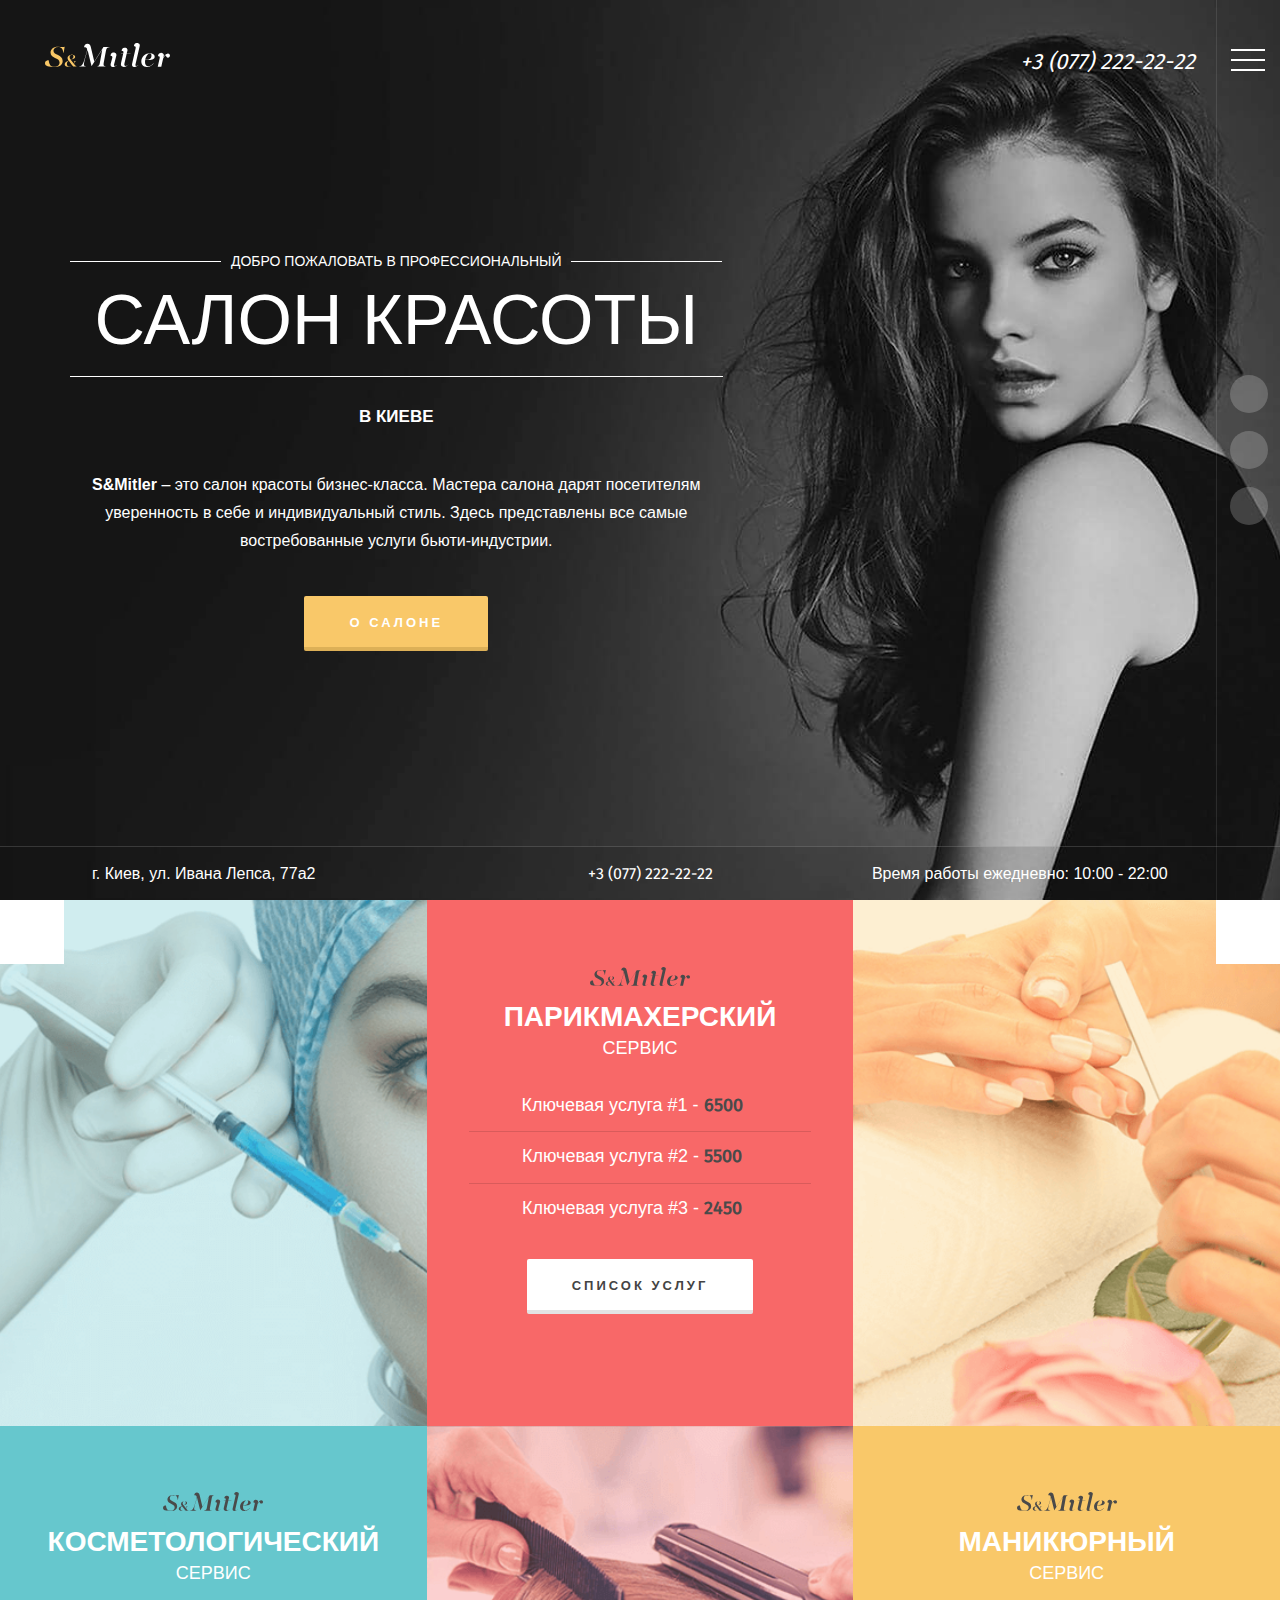
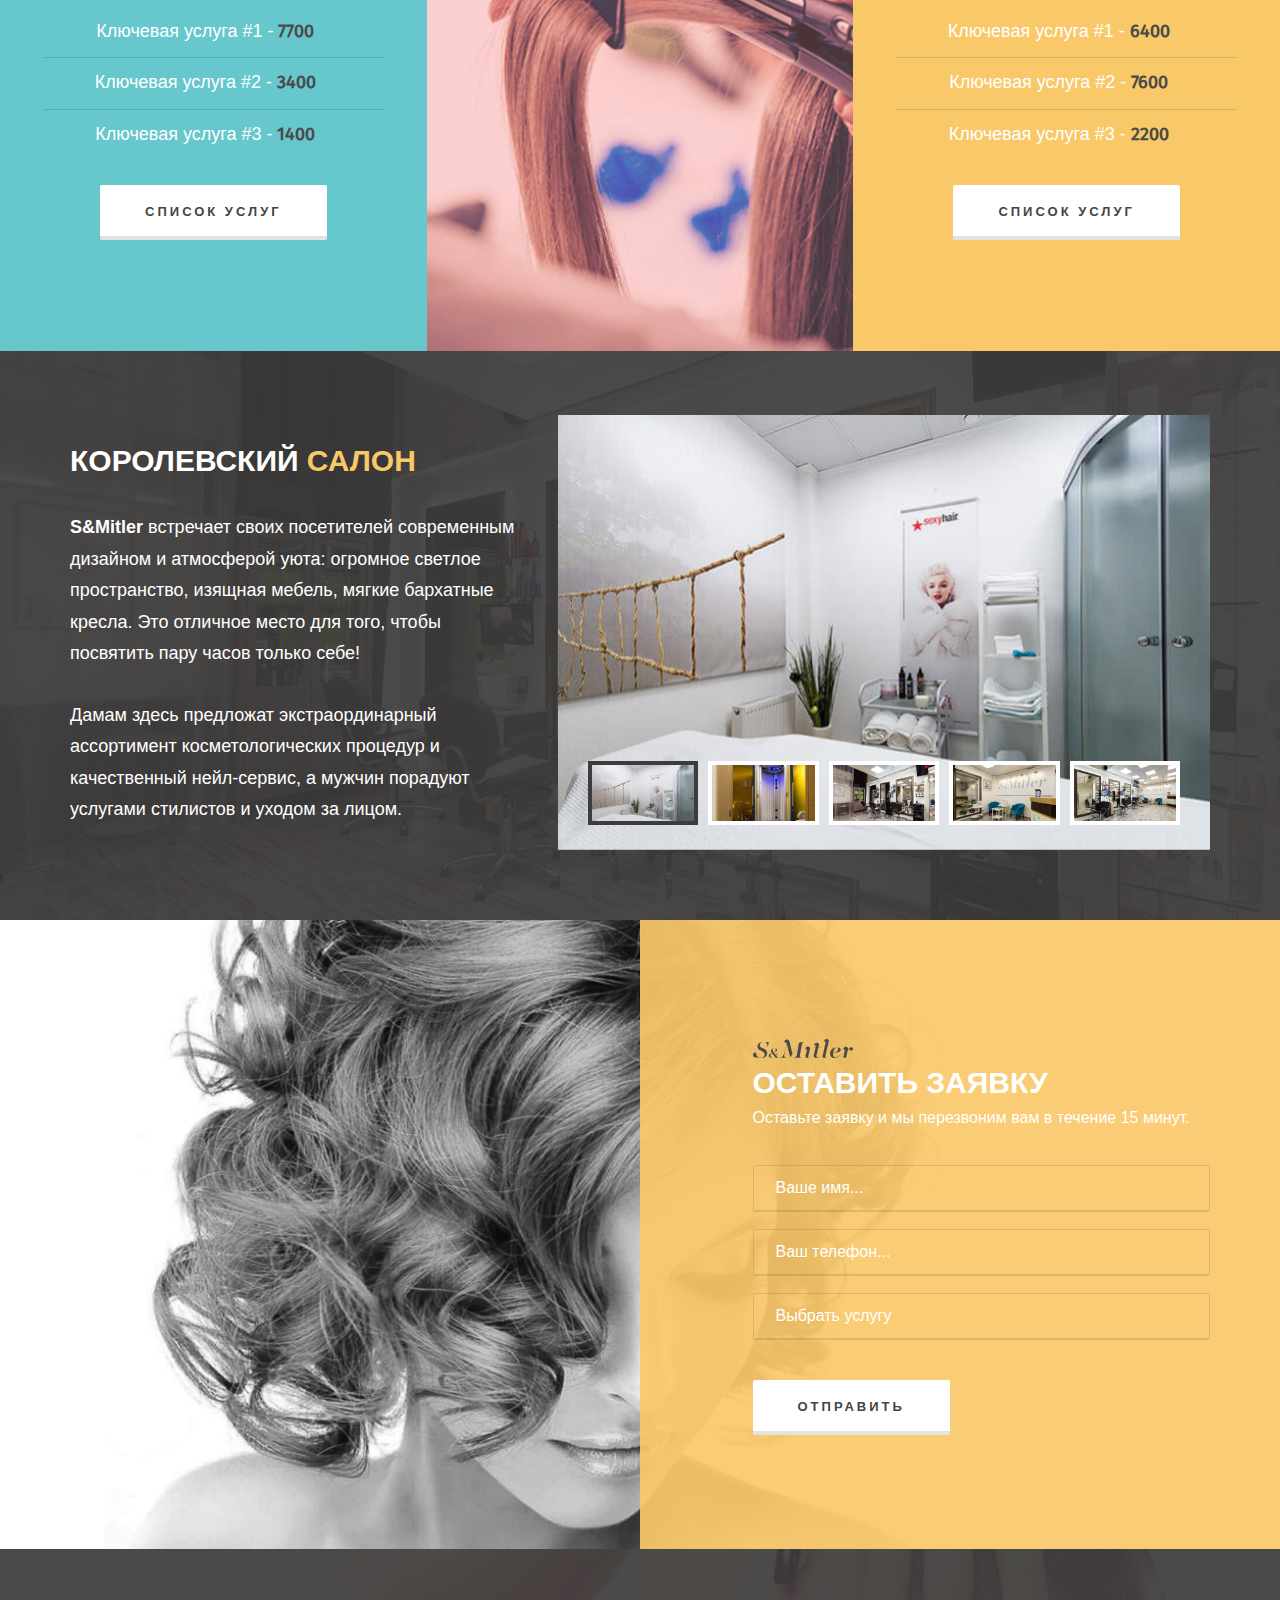
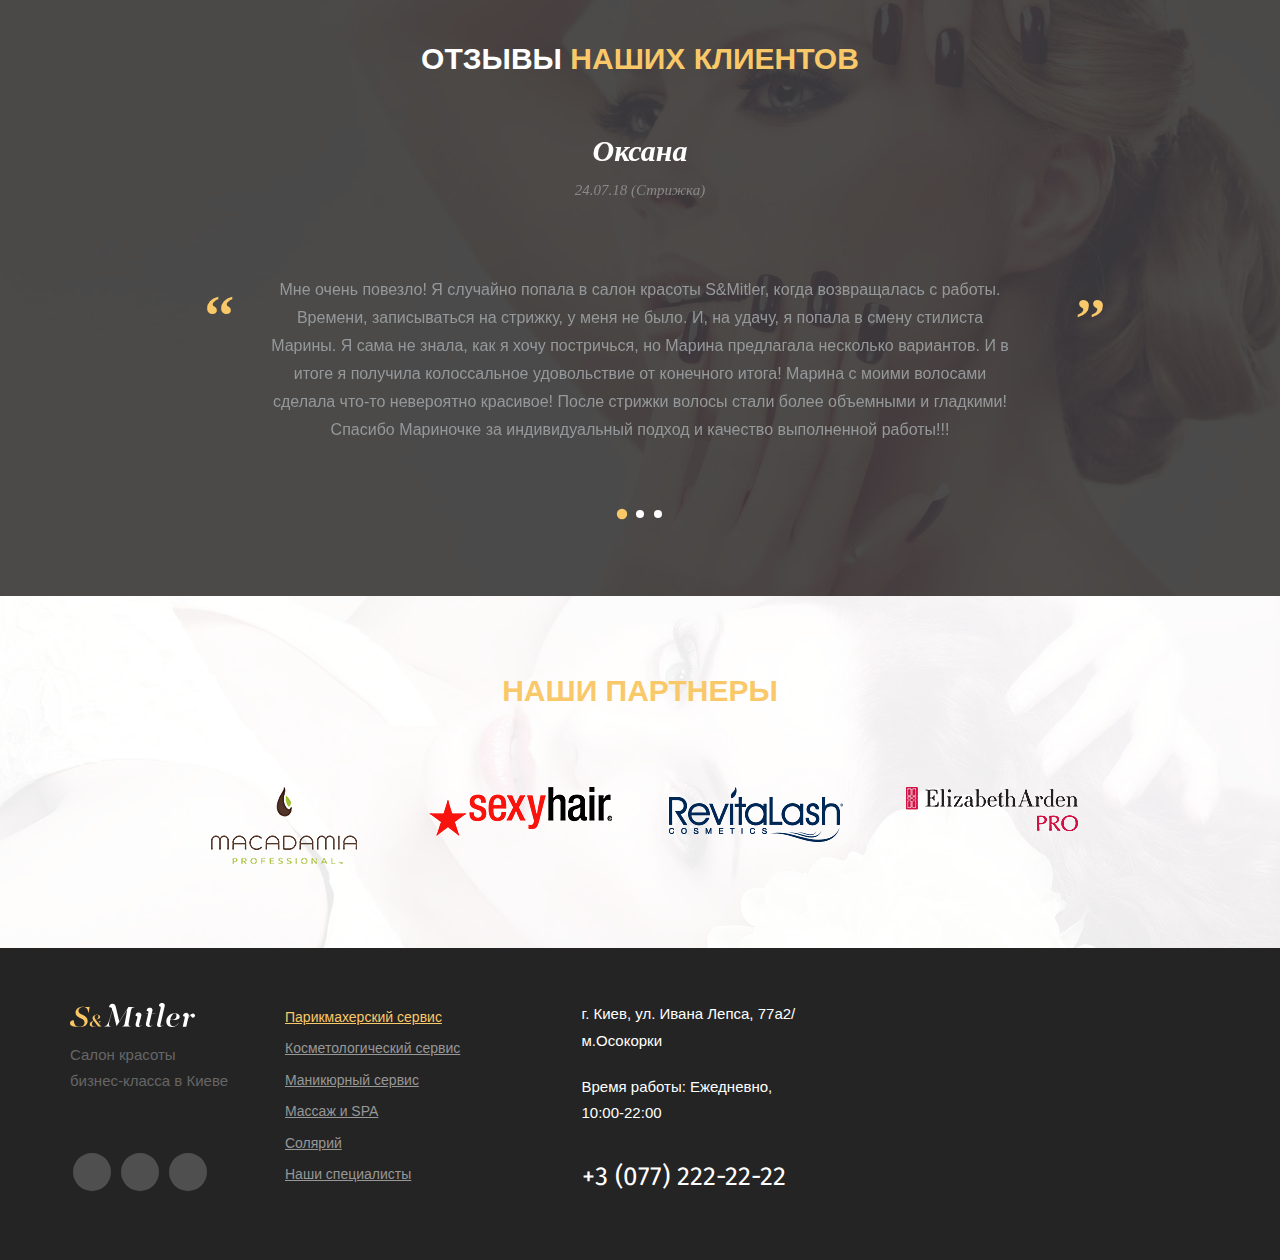
==== index.html @ cc2044f7 "S-M" ====
<!DOCTYPE html>
<html lang="ru">

<head>

	<meta charset="utf-8">

	<title>S&Mitler</title>
	<meta name="description" content="">

	<meta http-equiv="X-UA-Compatible" content="IE=edge">
	<meta name="viewport" content="width=device-width, initial-scale=1, maximum-scale=1">

	<meta property="og:image" content="path/to/image.jpg">
	<link rel="shortcut icon" href="img/favicon/favicon.ico" type="image/x-icon">
	<link rel="apple-touch-icon" href="img/favicon/apple-touch-icon.png">
	<link rel="apple-touch-icon" sizes="72x72" href="img/favicon/apple-touch-icon-72x72.png">
	<link rel="apple-touch-icon" sizes="114x114" href="img/favicon/apple-touch-icon-114x114.png">

	<!-- Chrome, Firefox OS and Opera -->
	<meta name="theme-color" content="#000">
	<!-- Windows Phone -->
	<meta name="msapplication-navbutton-color" content="#000">
	<!-- iOS Safari -->
	<meta name="apple-mobile-web-app-status-bar-style" content="#000">

	<link rel="stylesheet" href="css/main.min.css">
	
</head>

<body class="ishome">

	<div id="my-page">
		<!-- Header -->
		<div id="my-header">
			<header class="site_header" style="background-image: url(img/top-bg.jpg)">
				<div class="top_line">
					<a href="#" class="logo"><img src="img/logo-1.svg" alt="Салон красоты S&Mitler"> </a>
					<div class="phone hidden-xs"><i class="fa-fa-mobile"> +3 (077) 222-22-22</i></div>
					<a href="#my-menu" class="hamburger hamburger--emphatic">
						<span class="hamburger-box">
							<span class="hamburger-inner"></span>
						</span>	
					</a>
					<!-- Menu -->
					<nav id="my-menu">
						<ul>
							<li><a href="#">Парикмахерский сервис</a></li>
							<li><a href="#">Косметологический сервис</a></li>
							<li><a href="#">Маникюрный сервис</a></li>
							<li><a href="#">Массаж и SPA</a></li>
							<li><a href="#">Солярий</a></li>
							<li><a href="#">Наши специалисты</a></li>
							<li><a href="#">Новости</a></li>
							<li><a href="#">Прайс-лист</a></li>
							<li><a href="#">Наши сертификаты</a></li>
							<li><a href="#">О салоне</a></li>
						</ul>
					</nav>	
				</div>
				<!-- Title Header -->
				<div class="header-flex">
					<div class="flex-center">
						<div class="container">
							<div class="row">
								<div class="col-sm-7 col-xs-10">
									<div class="header-composition">
										<div class="welcome">
											<p><span>Добро пожаловать в профессиональный</span></p>
											<h1 class="h1">Салон красоты</h1>
											<strong><i class="fa fa-star"></i>в Киеве<i class="fa fa-star"></i></strong>
										</div>
										<p><strong>S&Mitler</strong> – это салон красоты бизнес-класса. Мастера салона дарят посетителям уверенность в себе и индивидуальный стиль. Здесь представлены все самые востребованные услуги бьюти-индустрии.</p>
										<a href="#" class="button">О салоне</a>
									</div>  
								</div>
							</div>
						</div>
					</div>
				</div>
				<!-- Social Icon -->
				<div class="header-social">
					<nav class="soc">
						<ul>
							<li><a href="#"><i class="fa fa-facebook"></i></a></li>
							<li><a href="#"><i class="fa fa-instagram"></i></a></li>
							<li><a href="#"><i class="fa fa-vk"></i></a></li>
						</ul>
					</nav>
				</div>
				<!-- Contacts Bottom -->
				<div class="header-contacts">
					<div class="container">
						<div class="row">
							<div class="col-md-4 col-sm-6">
								<i class="fa fa-location-arrow"></i> г. Киев, ул. Ивана Лепса, 77а2
							</div>
							<div class="col-md-4 col-sm-6">
								<div class="phone-h"><i class="fa fa-mobile"></i> +3 (077) 222-22-22</div>
							</div>
							<div class="col-md-4 hidden-sm hidden-xs">
								<i class="fa fa-clock-o"></i> Время работы ежедневно: 10:00 - 22:00
							</div>
						</div>
					</div>
				</div>
			</header>
		</div>
		<!-- Content -->
		<div id="my-content">
			<!-- Owl-Carousel -->
			<section class="s-services">
				<div class="owl-carousel carousel-services">
					<!-- Item_1 -->
					<div class="carousel-services-item">
						<div class="carousel-services-content">
							<div class="carousel-services-composition">
								<div class="carousel-logo">
									<img src="img/logo-2.svg" alt="S&Mitler">
								</div>
								<h3 class="h3">Косметологический сервис</h3>
								<ul class="carousel-services-list">
									<li>Ключевая услуга #1 - <strong>7700 <i class="fa fa-rub"></i></strong></li>
									<li>Ключевая услуга #2 - <strong>3400 <i class="fa fa-rub"></i></strong></li>
									<li>Ключевая услуга #3 - <strong>1400 <i class="fa fa-rub"></i></strong></li>
								</ul>
								<a href="#" class="button button-white">Список услуг</a>	
							</div>
						</div>	
						<div class="carousel-services-image" style="background-image: url(img/service.png);"></div>	
					</div>
					<!-- Item_2 -->
					<div class="carousel-services-item">
						<div class="carousel-services-content">
							<div class="carousel-services-composition">
								<div class="carousel-logo">
									<img src="img/logo-2.svg" alt="S&Mitler">
								</div>
								<h3 class="h3">Парикмахерский сервис</h3>
								<ul class="carousel-services-list">
									<li>Ключевая услуга #1 - <strong>6500 <i class="fa fa-rub"></i></strong></li>
									<li>Ключевая услуга #2 - <strong>5500 <i class="fa fa-rub"></i></strong></li>
									<li>Ключевая услуга #3 - <strong>2450 <i class="fa fa-rub"></i></strong></li>
								</ul>
								<a href="#" class="button button-white">Список услуг</a>	
							</div>
						</div>	
						<div class="carousel-services-image" style="background-image: url(img/service2.png);"></div>	
					</div>
					<!-- Item_3 -->
					<div class="carousel-services-item">
						<div class="carousel-services-content">
							<div class="carousel-services-composition">
								<div class="carousel-logo">
									<img src="img/logo-2.svg" alt="S&Mitler">
								</div>
								<h3 class="h3">Маникюрный сервис</h3>
								<ul class="carousel-services-list">
									<li>Ключевая услуга #1 - <strong>6400 <i class="fa fa-rub"></i></strong></li>
									<li>Ключевая услуга #2 - <strong>7600 <i class="fa fa-rub"></i></strong></li>
									<li>Ключевая услуга #3 - <strong>2200 <i class="fa fa-rub"></i></strong></li>
								</ul>
								<a href="#" class="button button-white">Список услуг</a>	
							</div>
						</div>	
						<div class="carousel-services-image" style="background-image: url(img/service3.png);"></div>	
					</div>
					<!-- Item_4 -->
					<div class="carousel-services-item">
						<div class="carousel-services-content">
							<div class="carousel-services-composition">
								<div class="carousel-logo">
									<img src="img/logo-2.svg" alt="S&Mitler">
								</div>
								<h3 class="h3">Массаж и SPA сервис</h3>
								<ul class="carousel-services-list">
									<li>Ключевая услуга #1 - <strong>3330 <i class="fa fa-rub"></i></strong></li>
									<li>Ключевая услуга #2 - <strong>3700 <i class="fa fa-rub"></i></strong></li>
									<li>Ключевая услуга #3 - <strong>1600 <i class="fa fa-rub"></i></strong></li>
									<li>Ключевая услуга #4 - <strong>3600 <i class="fa fa-rub"></i></strong></li>
								</ul>
								<a href="#" class="button button-white">Список услуг</a>	
							</div>
						</div>	
						<div class="carousel-services-image" style="background-image: url(img/service2.png);"></div>	
					</div>
				</div>
			</section>
			<!-- Fotorama -->
			<section class="s-king inverse section-overlay" style="background-image: url(img/photos/foto-16.jpg);">
				<div class="container">
					<div class="row">
						<div class="col-md-5">
							<h2 class="h2">Королевский Салон</h2>
							<p><strong>S&amp;Mitler</strong> встречает своих посетителей современным дизайном и атмосферой уюта: огромное светлое пространство, изящная мебель, мягкие бархатные кресла.  Это отличное место для того, чтобы посвятить пару часов только себе!</p>
							<p>Дамам здесь предложат экстраординарный ассортимент косметологических процедур и качественный нейл-сервис, а мужчин порадуют услугами стилистов и уходом за лицом.</p>
						</div>
						<div class="col-md-7">
							<div class="section-gallery fotorama" data-nav="thumbs" data-thumbwidth="110.5" data-thumbheights="66" data-thumbborderwidth="4" data-thumbmargin="10" data-width="100%">
								<img src="img/photos/small/foto-13.jpg" alt="Фото Салона Красоты">
								<img src="img/photos/small/foto-15.jpg" alt="Фото Салона Красоты">
								<img src="img/photos/small/foto-16.jpg" alt="Фото Салона Красоты">
								<img src="img/photos/small/foto-18.jpg" alt="Фото Салона Красоты">
								<img src="img/photos/small/foto-19.jpg" alt="Фото Салона Красоты">
								<img src="img/photos/small/foto-23.jpg" alt="Фото Салона Красоты">
							</div>
						</div>
					</div>
				</div>
			</section>
			<!-- Callback -->
			<section class="s-call inverse" style="background-image: url(img/madama.jpg);">
				<div class="container">
					<div class="row">
						<div class="col-md-5 col-md-offset-7 col-sm-6 col-sm-offset-6">
							<form class="callback">
								<div class="success"><span>Спасибо за заявку!</span></div>
								<!-- Hidden Required Fields -->
									<input type="hidden" name="project_name" value="SMitler">
									<input type="hidden" name="admin_email" value="dyachenkoandrii@gmail.com">
									<input type="hidden" name="form_subject" value="Заявка с сайта 'SMitler'">
								<!-- END Hidden Required Fields -->
								<input type="hidden" name="Page" value="">
								<div class="callback-logo"><img src="img/logo-2.svg" alt="S&Mitler Салон красоты"></div>
								<div class="formhead h2">Оставить заявку</div>
								<p>Оставьте заявку и мы перезвоним вам в течение 15 минут.</p>
								<input type="text" name="Имя" placeholder="Ваше имя..." required>
								<input type="text" name="Телефон" placeholder="Ваш телефон..." required>
								<select name="Услуга">
									<option value disabled selected>Выбрать услугу</option>
									<option>Парикмахерский сервис</option>
									<option>Косметический сервис</option>
									<option>Маникюрный сервис</option>
									<option>Массаж и SPA</option>
									<option>Солярий</option>
								</select>
								<button class="button button-white">Отправить</button>
							</form>
						</div>
					</div>
				</div>
			</section>
			<!-- Reviews -->
			<section class="s-review inverse section-overlay" style="background-image: url(img/bg-2.jpg)">
				<div class="container">
					<div class="row">
						<div class="col-sm-12">
							<h2 class="h2 text-center h-first">Отзывы наших клиентов</h2>
						</div>
						<div class="col-sm-8 col-sm-offset-2">
							<div class="quotes"></div>
							<div class="owl-carousel reviews">
								<!-- Item_1 -->
								<div class="review">
									<div class="review-header">Оксана</div>
									<div class="review-date">24.07.18 (Стрижка)</div>
									<div class="review-stars">
										<i class="fa fa-star"></i><i class="fa fa-star"></i><i class="fa fa-star"></i><i class="fa fa-star"></i><i class="fa fa-star"></i>
									</div>
									<div class="review-text">Мне очень повезло! Я случайно попала в салон красоты S&amp;Mitler, когда возвращалась с работы. Времени, записываться на стрижку, у меня не было. И, на удачу, я попала в смену стилиста Марины. Я сама не знала, как я хочу постричься, но Марина предлагала несколько вариантов. И в итоге я получила колоссальное удовольствие от конечного итога! Марина с моими волосами сделала что-то невероятно красивое! После стрижки волосы стали более объемными и гладкими! Спасибо Мариночке за индивидуальный подход и качество выполненной работы!!!</div>
								</div>
								<!-- Item_2 -->
								<div class="review">
									<div class="review-header">Александра</div>
									<div class="review-date">24.08.18 (Маникюр)</div>
									<div class="review-stars">
										<i class="fa fa-star"></i><i class="fa fa-star"></i><i class="fa fa-star"></i><i class="fa fa-star"></i><i class="fa fa-star"></i>
									</div>
									<div class="review-text">Мне очень повезло! Я случайно попала в салон красоты S&amp;Mitler, когда возвращалась с работы. Времени, записываться на стрижку, у меня не было. И, на удачу, я попала в смену стилиста Марины. Я сама не знала, как я хочу постричься, но Марина предлагала несколько вариантов. И в итоге я получила колоссальное удовольствие от конечного итога! Марина с моими волосами сделала что-то невероятно красивое! После стрижки волосы стали более объемными и гладкими!</div>
								</div>
								<!-- Item_3 -->
								<div class="review">
									<div class="review-header">Максим</div>
									<div class="review-date">08.08.18 (Стрижка)</div>
									<div class="review-stars">
										<i class="fa fa-star"></i><i class="fa fa-star"></i><i class="fa fa-star"></i><i class="fa fa-star"></i><i class="fa fa-star"></i>
									</div>
									<div class="review-text">Мне очень повезло! Я случайно попала в салон красоты S&amp;Mitler, когда возвращалась с работы. Времени, записываться на стрижку, у меня не было. И, на удачу, я попала в смену стилиста Марины. Я сама не знала, как я хочу постричься, но Марина предлагала несколько вариантов. И в итоге я получила колоссальное удовольствие от конечного итога! Марина с моими волосами сделала что-то невероятно красивое!</div>
								</div>
							</div>
						</div>
					</div>
				</div>
			</section>
			<!-- Partner -->
			<section class="s-partners section-overlay" style="background-image: url(img/bg-3.jpg)">
				<div class="container">
					<div class="row">
						<div class="col-sm-12">
							<h2 class="h2 text-center">Наши партнеры</h2>
						</div>
						<div class="col-sm-10 col-sm-offset-1">
							<div class="owl-carousel partners">
								<!-- Item_1 -->
								<div class="partner">
									<img src="img/partners/brend1.png" alt="Партнер">
								</div>
								<!-- Item_2 -->
								<div class="partner">
									<img src="img/partners/brend2.png" alt="Партнер">
								</div>
								<!-- Item_3 -->
								<div class="partner">
									<img src="img/partners/brend3.png" alt="Партнер">
								</div>
								<!-- Item_4 -->
								<div class="partner">
									<img src="img/partners/brend4.png" alt="Партнер">
								</div>
								<!-- Item_5 -->
								<div class="partner">
									<img src="img/partners/brend1.png" alt="Партнер">
								</div>
								<!-- Item_6 -->
								<div class="partner">
									<img src="img/partners/brend2.png" alt="Партнер">
								</div>
								<!-- Item_7 -->
								<div class="partner">
									<img src="img/partners/brend3.png" alt="Партнер">
								</div>
								<!-- Item_8 -->
								<div class="partner">
									<img src="img/partners/brend4.png" alt="Партнер">
								</div>
							</div>
						</div>
					</div>
				</div>
			</section>
		</div>
		<!-- Footer -->
		<div id="my-footer">
			<div class="main-footer">
				<div class="container">
					<div class="row">
						<!-- Logo & Social-Icon -->
						<div class="col-lg-2 col-sm-4 col-xs-12">
							<div class="footer-column">
								<img src="img/logo-1.svg" alt="Салон Красоты" class="logo-footer">
								<p>Салон красоты <br>бизнес-класса в Киеве</p>
								<div class="social-footer">
									<nav class="soc">
										<ul>
											<li><a href="#"><i class="fa fa-facebook"></i></a></li>
											<li><a href="#"><i class="fa fa-instagram"></i></a></li>
											<li><a href="#"><i class="fa fa-vk"></i></a></li>
										</ul>
									</nav>
								</div>
							</div>
						</div>
						<!-- Menu Footer -->
						<div class="col-lg-3 col-sm-4 col-xs-12">
							<div class="footer-column">
								<nav class="footer-menu">
									<ul>
										<li class="active"><a href="#">Парикмахерский сервис</a></li>
										<li><a href="#">Косметологический сервис</a></li>
										<li><a href="#">Маникюрный сервис</a></li>
										<li><a href="#">Массаж и SPA</a></li>
										<li><a href="#">Солярий</a></li>
										<li><a href="#">Наши специалисты</a></li>
									</ul>
								</nav>
							</div>
						</div>
						<!-- Address Footer -->
						<div class="col-lg-3 col-sm-4 col-xs-12">
							<div class="footer-column">
								<p class="footer-addr"><i class="fa fa-location-arrow"></i> г. Киев, ул. Ивана Лепса, 77а2/м.Осокорки</p>
								<p class="footer-addr"><i class="fa fa-clock-o"></i> Время работы: Ежедневно, <br>10:00-22:00</p>
								<p class="footer-addr"><span class="footer-phone"><i class="fa fa-mobile"></i>+3 (077) 222-22-22</span></p>
							</div>
						</div>
						<!-- Map -->
						<div class="col-lg-4 col-sm-12 col-xs-12">
							<div class="footer-column">
								<div class="map">
									<script type="text/javascript" charset="utf-8" async src="https://api-maps.yandex.ru/services/constructor/1.0/js/?um=constructor%3A6290f01228293846de095ead355121b4952ee6af7cb40b3e52402460a0da83e4&amp;width=100%&amp;height=200&amp;lang=uk_UA&amp;scroll=true"></script>
								</div>
							</div>
						</div>
					</div>
				</div>
			</div>
		</div>

	</div>
	
	<!-- Script JS -->
	<script src="js/scripts.min.js"></script>

</body>
</html>
---- css/main.min.css ----
@charset "UTF-8";html{font-family:sans-serif;-ms-text-size-adjust:100%;-webkit-text-size-adjust:100%}body{margin:0}article,aside,details,figcaption,figure,footer,header,hgroup,main,menu,nav,section,summary{display:block}audio,canvas,progress,video{display:inline-block;vertical-align:baseline}audio:not([controls]){display:none;height:0}[hidden],template{display:none}a{background-color:transparent}a:active,a:hover{outline:0}abbr[title]{border-bottom:1px dotted}b,strong{font-weight:700}dfn{font-style:italic}h1{font-size:2em;margin:.67em 0}mark{background:#ff0;color:#000}small{font-size:80%}sub,sup{font-size:75%;line-height:0;position:relative;vertical-align:baseline}sup{top:-.5em}sub{bottom:-.25em}img{border:0}svg:not(:root){overflow:hidden}figure{margin:1em 40px}hr{-webkit-box-sizing:content-box;-moz-box-sizing:content-box;box-sizing:content-box;height:0}pre{overflow:auto}code,kbd,pre,samp{font-family:monospace,monospace;font-size:1em}button,input,optgroup,select,textarea{color:inherit;font:inherit;margin:0}button{overflow:visible}button,select{text-transform:none}button,html input[type=button],input[type=reset],input[type=submit]{-webkit-appearance:button;cursor:pointer}button[disabled],html input[disabled]{cursor:default}button::-moz-focus-inner,input::-moz-focus-inner{border:0;padding:0}input{line-height:normal}input[type=checkbox],input[type=radio]{-webkit-box-sizing:border-box;-moz-box-sizing:border-box;box-sizing:border-box;padding:0}input[type=number]::-webkit-inner-spin-button,input[type=number]::-webkit-outer-spin-button{height:auto}input[type=search]{-webkit-appearance:textfield;-webkit-box-sizing:content-box;-moz-box-sizing:content-box;box-sizing:content-box}input[type=search]::-webkit-search-cancel-button,input[type=search]::-webkit-search-decoration{-webkit-appearance:none}fieldset{border:1px solid silver;margin:0 2px;padding:.35em .625em .75em}legend{border:0;padding:0}textarea{overflow:auto}optgroup{font-weight:700}table{border-collapse:collapse;border-spacing:0}td,th{padding:0}*{-webkit-box-sizing:border-box;-moz-box-sizing:border-box;box-sizing:border-box}:after,:before{-webkit-box-sizing:border-box;-moz-box-sizing:border-box;box-sizing:border-box}html{font-size:10px;-webkit-tap-highlight-color:transparent}body{font-family:"Helvetica Neue",Helvetica,Arial,sans-serif;font-size:14px;line-height:1.42857143;color:#333;background-color:#fff}button,input,select,textarea{font-family:inherit;font-size:inherit;line-height:inherit}a{color:#337ab7;text-decoration:none}a:focus,a:hover{color:#23527c;text-decoration:underline}a:focus{outline:5px auto -webkit-focus-ring-color;outline-offset:-2px}figure{margin:0}img{vertical-align:middle}.img-responsive{display:block;max-width:100%;height:auto}.img-rounded{border-radius:6px}.img-thumbnail{padding:4px;line-height:1.42857143;background-color:#fff;border:1px solid #ddd;border-radius:4px;-webkit-transition:all .2s ease-in-out;-o-transition:all .2s ease-in-out;transition:all .2s ease-in-out;display:inline-block;max-width:100%;height:auto}.img-circle{border-radius:50%}hr{margin-top:20px;margin-bottom:20px;border:0;border-top:1px solid #eee}.sr-only{position:absolute;width:1px;height:1px;margin:-1px;padding:0;overflow:hidden;clip:rect(0,0,0,0);border:0}.sr-only-focusable:active,.sr-only-focusable:focus{position:static;width:auto;height:auto;margin:0;overflow:visible;clip:auto}[role=button]{cursor:pointer}.container{margin-right:auto;margin-left:auto;padding-left:15px;padding-right:15px}@media (min-width:768px){.container{width:750px}}@media (min-width:992px){.container{width:970px}}@media (min-width:1200px){.container{width:1170px}}.container-fluid{margin-right:auto;margin-left:auto;padding-left:15px;padding-right:15px}.row{margin-left:-15px;margin-right:-15px}.col-lg-1,.col-lg-10,.col-lg-11,.col-lg-12,.col-lg-2,.col-lg-3,.col-lg-4,.col-lg-5,.col-lg-6,.col-lg-7,.col-lg-8,.col-lg-9,.col-md-1,.col-md-10,.col-md-11,.col-md-12,.col-md-2,.col-md-3,.col-md-4,.col-md-5,.col-md-6,.col-md-7,.col-md-8,.col-md-9,.col-sm-1,.col-sm-10,.col-sm-11,.col-sm-12,.col-sm-2,.col-sm-3,.col-sm-4,.col-sm-5,.col-sm-6,.col-sm-7,.col-sm-8,.col-sm-9,.col-xs-1,.col-xs-10,.col-xs-11,.col-xs-12,.col-xs-2,.col-xs-3,.col-xs-4,.col-xs-5,.col-xs-6,.col-xs-7,.col-xs-8,.col-xs-9{position:relative;min-height:1px;padding-left:15px;padding-right:15px}.col-xs-1,.col-xs-10,.col-xs-11,.col-xs-12,.col-xs-2,.col-xs-3,.col-xs-4,.col-xs-5,.col-xs-6,.col-xs-7,.col-xs-8,.col-xs-9{float:left}.col-xs-12{width:100%}.col-xs-11{width:91.66666667%}.col-xs-10{width:83.33333333%}.col-xs-9{width:75%}.col-xs-8{width:66.66666667%}.col-xs-7{width:58.33333333%}.col-xs-6{width:50%}.col-xs-5{width:41.66666667%}.col-xs-4{width:33.33333333%}.col-xs-3{width:25%}.col-xs-2{width:16.66666667%}.col-xs-1{width:8.33333333%}.col-xs-pull-12{right:100%}.col-xs-pull-11{right:91.66666667%}.col-xs-pull-10{right:83.33333333%}.col-xs-pull-9{right:75%}.col-xs-pull-8{right:66.66666667%}.col-xs-pull-7{right:58.33333333%}.col-xs-pull-6{right:50%}.col-xs-pull-5{right:41.66666667%}.col-xs-pull-4{right:33.33333333%}.col-xs-pull-3{right:25%}.col-xs-pull-2{right:16.66666667%}.col-xs-pull-1{right:8.33333333%}.col-xs-pull-0{right:auto}.col-xs-push-12{left:100%}.col-xs-push-11{left:91.66666667%}.col-xs-push-10{left:83.33333333%}.col-xs-push-9{left:75%}.col-xs-push-8{left:66.66666667%}.col-xs-push-7{left:58.33333333%}.col-xs-push-6{left:50%}.col-xs-push-5{left:41.66666667%}.col-xs-push-4{left:33.33333333%}.col-xs-push-3{left:25%}.col-xs-push-2{left:16.66666667%}.col-xs-push-1{left:8.33333333%}.col-xs-push-0{left:auto}.col-xs-offset-12{margin-left:100%}.col-xs-offset-11{margin-left:91.66666667%}.col-xs-offset-10{margin-left:83.33333333%}.col-xs-offset-9{margin-left:75%}.col-xs-offset-8{margin-left:66.66666667%}.col-xs-offset-7{margin-left:58.33333333%}.col-xs-offset-6{margin-left:50%}.col-xs-offset-5{margin-left:41.66666667%}.col-xs-offset-4{margin-left:33.33333333%}.col-xs-offset-3{margin-left:25%}.col-xs-offset-2{margin-left:16.66666667%}.col-xs-offset-1{margin-left:8.33333333%}.col-xs-offset-0{margin-left:0}@media (min-width:768px){.col-sm-1,.col-sm-10,.col-sm-11,.col-sm-12,.col-sm-2,.col-sm-3,.col-sm-4,.col-sm-5,.col-sm-6,.col-sm-7,.col-sm-8,.col-sm-9{float:left}.col-sm-12{width:100%}.col-sm-11{width:91.66666667%}.col-sm-10{width:83.33333333%}.col-sm-9{width:75%}.col-sm-8{width:66.66666667%}.col-sm-7{width:58.33333333%}.col-sm-6{width:50%}.col-sm-5{width:41.66666667%}.col-sm-4{width:33.33333333%}.col-sm-3{width:25%}.col-sm-2{width:16.66666667%}.col-sm-1{width:8.33333333%}.col-sm-pull-12{right:100%}.col-sm-pull-11{right:91.66666667%}.col-sm-pull-10{right:83.33333333%}.col-sm-pull-9{right:75%}.col-sm-pull-8{right:66.66666667%}.col-sm-pull-7{right:58.33333333%}.col-sm-pull-6{right:50%}.col-sm-pull-5{right:41.66666667%}.col-sm-pull-4{right:33.33333333%}.col-sm-pull-3{right:25%}.col-sm-pull-2{right:16.66666667%}.col-sm-pull-1{right:8.33333333%}.col-sm-pull-0{right:auto}.col-sm-push-12{left:100%}.col-sm-push-11{left:91.66666667%}.col-sm-push-10{left:83.33333333%}.col-sm-push-9{left:75%}.col-sm-push-8{left:66.66666667%}.col-sm-push-7{left:58.33333333%}.col-sm-push-6{left:50%}.col-sm-push-5{left:41.66666667%}.col-sm-push-4{left:33.33333333%}.col-sm-push-3{left:25%}.col-sm-push-2{left:16.66666667%}.col-sm-push-1{left:8.33333333%}.col-sm-push-0{left:auto}.col-sm-offset-12{margin-left:100%}.col-sm-offset-11{margin-left:91.66666667%}.col-sm-offset-10{margin-left:83.33333333%}.col-sm-offset-9{margin-left:75%}.col-sm-offset-8{margin-left:66.66666667%}.col-sm-offset-7{margin-left:58.33333333%}.col-sm-offset-6{margin-left:50%}.col-sm-offset-5{margin-left:41.66666667%}.col-sm-offset-4{margin-left:33.33333333%}.col-sm-offset-3{margin-left:25%}.col-sm-offset-2{margin-left:16.66666667%}.col-sm-offset-1{margin-left:8.33333333%}.col-sm-offset-0{margin-left:0}}@media (min-width:992px){.col-md-1,.col-md-10,.col-md-11,.col-md-12,.col-md-2,.col-md-3,.col-md-4,.col-md-5,.col-md-6,.col-md-7,.col-md-8,.col-md-9{float:left}.col-md-12{width:100%}.col-md-11{width:91.66666667%}.col-md-10{width:83.33333333%}.col-md-9{width:75%}.col-md-8{width:66.66666667%}.col-md-7{width:58.33333333%}.col-md-6{width:50%}.col-md-5{width:41.66666667%}.col-md-4{width:33.33333333%}.col-md-3{width:25%}.col-md-2{width:16.66666667%}.col-md-1{width:8.33333333%}.col-md-pull-12{right:100%}.col-md-pull-11{right:91.66666667%}.col-md-pull-10{right:83.33333333%}.col-md-pull-9{right:75%}.col-md-pull-8{right:66.66666667%}.col-md-pull-7{right:58.33333333%}.col-md-pull-6{right:50%}.col-md-pull-5{right:41.66666667%}.col-md-pull-4{right:33.33333333%}.col-md-pull-3{right:25%}.col-md-pull-2{right:16.66666667%}.col-md-pull-1{right:8.33333333%}.col-md-pull-0{right:auto}.col-md-push-12{left:100%}.col-md-push-11{left:91.66666667%}.col-md-push-10{left:83.33333333%}.col-md-push-9{left:75%}.col-md-push-8{left:66.66666667%}.col-md-push-7{left:58.33333333%}.col-md-push-6{left:50%}.col-md-push-5{left:41.66666667%}.col-md-push-4{left:33.33333333%}.col-md-push-3{left:25%}.col-md-push-2{left:16.66666667%}.col-md-push-1{left:8.33333333%}.col-md-push-0{left:auto}.col-md-offset-12{margin-left:100%}.col-md-offset-11{margin-left:91.66666667%}.col-md-offset-10{margin-left:83.33333333%}.col-md-offset-9{margin-left:75%}.col-md-offset-8{margin-left:66.66666667%}.col-md-offset-7{margin-left:58.33333333%}.col-md-offset-6{margin-left:50%}.col-md-offset-5{margin-left:41.66666667%}.col-md-offset-4{margin-left:33.33333333%}.col-md-offset-3{margin-left:25%}.col-md-offset-2{margin-left:16.66666667%}.col-md-offset-1{margin-left:8.33333333%}.col-md-offset-0{margin-left:0}}@media (min-width:1200px){.col-lg-1,.col-lg-10,.col-lg-11,.col-lg-12,.col-lg-2,.col-lg-3,.col-lg-4,.col-lg-5,.col-lg-6,.col-lg-7,.col-lg-8,.col-lg-9{float:left}.col-lg-12{width:100%}.col-lg-11{width:91.66666667%}.col-lg-10{width:83.33333333%}.col-lg-9{width:75%}.col-lg-8{width:66.66666667%}.col-lg-7{width:58.33333333%}.col-lg-6{width:50%}.col-lg-5{width:41.66666667%}.col-lg-4{width:33.33333333%}.col-lg-3{width:25%}.col-lg-2{width:16.66666667%}.col-lg-1{width:8.33333333%}.col-lg-pull-12{right:100%}.col-lg-pull-11{right:91.66666667%}.col-lg-pull-10{right:83.33333333%}.col-lg-pull-9{right:75%}.col-lg-pull-8{right:66.66666667%}.col-lg-pull-7{right:58.33333333%}.col-lg-pull-6{right:50%}.col-lg-pull-5{right:41.66666667%}.col-lg-pull-4{right:33.33333333%}.col-lg-pull-3{right:25%}.col-lg-pull-2{right:16.66666667%}.col-lg-pull-1{right:8.33333333%}.col-lg-pull-0{right:auto}.col-lg-push-12{left:100%}.col-lg-push-11{left:91.66666667%}.col-lg-push-10{left:83.33333333%}.col-lg-push-9{left:75%}.col-lg-push-8{left:66.66666667%}.col-lg-push-7{left:58.33333333%}.col-lg-push-6{left:50%}.col-lg-push-5{left:41.66666667%}.col-lg-push-4{left:33.33333333%}.col-lg-push-3{left:25%}.col-lg-push-2{left:16.66666667%}.col-lg-push-1{left:8.33333333%}.col-lg-push-0{left:auto}.col-lg-offset-12{margin-left:100%}.col-lg-offset-11{margin-left:91.66666667%}.col-lg-offset-10{margin-left:83.33333333%}.col-lg-offset-9{margin-left:75%}.col-lg-offset-8{margin-left:66.66666667%}.col-lg-offset-7{margin-left:58.33333333%}.col-lg-offset-6{margin-left:50%}.col-lg-offset-5{margin-left:41.66666667%}.col-lg-offset-4{margin-left:33.33333333%}.col-lg-offset-3{margin-left:25%}.col-lg-offset-2{margin-left:16.66666667%}.col-lg-offset-1{margin-left:8.33333333%}.col-lg-offset-0{margin-left:0}}.clearfix:after,.clearfix:before,.container-fluid:after,.container-fluid:before,.container:after,.container:before,.row:after,.row:before{content:" ";display:table}.clearfix:after,.container-fluid:after,.container:after,.row:after{clear:both}.center-block{display:block;margin-left:auto;margin-right:auto}.pull-right{float:right!important}.pull-left{float:left!important}.hide{display:none!important}.show{display:block!important}.invisible{visibility:hidden}.text-hide{font:0/0 a;color:transparent;text-shadow:none;background-color:transparent;border:0}.hidden{display:none!important}.affix{position:fixed}@-ms-viewport{width:device-width}.visible-lg,.visible-md,.visible-sm,.visible-xs{display:none!important}.visible-lg-block,.visible-lg-inline,.visible-lg-inline-block,.visible-md-block,.visible-md-inline,.visible-md-inline-block,.visible-sm-block,.visible-sm-inline,.visible-sm-inline-block,.visible-xs-block,.visible-xs-inline,.visible-xs-inline-block{display:none!important}@media (max-width:767px){.visible-xs{display:block!important}table.visible-xs{display:table!important}tr.visible-xs{display:table-row!important}td.visible-xs,th.visible-xs{display:table-cell!important}}@media (max-width:767px){.visible-xs-block{display:block!important}}@media (max-width:767px){.visible-xs-inline{display:inline!important}}@media (max-width:767px){.visible-xs-inline-block{display:inline-block!important}}@media (min-width:768px) and (max-width:991px){.visible-sm{display:block!important}table.visible-sm{display:table!important}tr.visible-sm{display:table-row!important}td.visible-sm,th.visible-sm{display:table-cell!important}}@media (min-width:768px) and (max-width:991px){.visible-sm-block{display:block!important}}@media (min-width:768px) and (max-width:991px){.visible-sm-inline{display:inline!important}}@media (min-width:768px) and (max-width:991px){.visible-sm-inline-block{display:inline-block!important}}@media (min-width:992px) and (max-width:1199px){.visible-md{display:block!important}table.visible-md{display:table!important}tr.visible-md{display:table-row!important}td.visible-md,th.visible-md{display:table-cell!important}}@media (min-width:992px) and (max-width:1199px){.visible-md-block{display:block!important}}@media (min-width:992px) and (max-width:1199px){.visible-md-inline{display:inline!important}}@media (min-width:992px) and (max-width:1199px){.visible-md-inline-block{display:inline-block!important}}@media (min-width:1200px){.visible-lg{display:block!important}table.visible-lg{display:table!important}tr.visible-lg{display:table-row!important}td.visible-lg,th.visible-lg{display:table-cell!important}}@media (min-width:1200px){.visible-lg-block{display:block!important}}@media (min-width:1200px){.visible-lg-inline{display:inline!important}}@media (min-width:1200px){.visible-lg-inline-block{display:inline-block!important}}@media (max-width:767px){.hidden-xs{display:none!important}}@media (min-width:768px) and (max-width:991px){.hidden-sm{display:none!important}}@media (min-width:992px) and (max-width:1199px){.hidden-md{display:none!important}}@media (min-width:1200px){.hidden-lg{display:none!important}}.visible-print{display:none!important}@media print{.visible-print{display:block!important}table.visible-print{display:table!important}tr.visible-print{display:table-row!important}td.visible-print,th.visible-print{display:table-cell!important}}.visible-print-block{display:none!important}@media print{.visible-print-block{display:block!important}}.visible-print-inline{display:none!important}@media print{.visible-print-inline{display:inline!important}}.visible-print-inline-block{display:none!important}@media print{.visible-print-inline-block{display:inline-block!important}}@media print{.hidden-print{display:none!important}}/*!
 *  Font Awesome 4.7.0 by @davegandy - http://fontawesome.io - @fontawesome
 *  License - http://fontawesome.io/license (Font: SIL OFL 1.1, CSS: MIT License)
 */@font-face{font-family:FontAwesome;src:url(../libs/fonts/fontawesome/fontawesome-webfont.eot?v=4.7.0);src:url(../libs/fonts/fontawesome/fontawesome-webfont.eot?#iefix&v=4.7.0) format('embedded-opentype'),url(../libs/fonts/fontawesome/fontawesome-webfont.woff2?v=4.7.0) format('woff2'),url(../libs/fonts/fontawesome/fontawesome-webfont.woff?v=4.7.0) format('woff'),url(../libs/fonts/fontawesome/fontawesome-webfont.ttf?v=4.7.0) format('truetype'),url(../libs/fonts/fontawesome/fontawesome-webfont.svg?v=4.7.0#fontawesomeregular) format('svg');font-weight:400;font-style:normal}.fa{display:inline-block;font:normal normal normal 14px/1 FontAwesome;font-size:inherit;text-rendering:auto;-webkit-font-smoothing:antialiased;-moz-osx-font-smoothing:grayscale}.fa-lg{font-size:1.33333333em;line-height:.75em;vertical-align:-15%}.fa-2x{font-size:2em}.fa-3x{font-size:3em}.fa-4x{font-size:4em}.fa-5x{font-size:5em}.fa-fw{width:1.28571429em;text-align:center}.fa-ul{padding-left:0;margin-left:2.14285714em;list-style-type:none}.fa-ul>li{position:relative}.fa-li{position:absolute;left:-2.14285714em;width:2.14285714em;top:.14285714em;text-align:center}.fa-li.fa-lg{left:-1.85714286em}.fa-border{padding:.2em .25em .15em;border:solid .08em #eee;border-radius:.1em}.fa-pull-left{float:left}.fa-pull-right{float:right}.fa.fa-pull-left{margin-right:.3em}.fa.fa-pull-right{margin-left:.3em}.pull-right{float:right}.pull-left{float:left}.fa.pull-left{margin-right:.3em}.fa.pull-right{margin-left:.3em}.fa-spin{-webkit-animation:fa-spin 2s infinite linear;animation:fa-spin 2s infinite linear}.fa-pulse{-webkit-animation:fa-spin 1s infinite steps(8);animation:fa-spin 1s infinite steps(8)}@-webkit-keyframes fa-spin{0%{-webkit-transform:rotate(0);transform:rotate(0)}100%{-webkit-transform:rotate(359deg);transform:rotate(359deg)}}@keyframes fa-spin{0%{-webkit-transform:rotate(0);transform:rotate(0)}100%{-webkit-transform:rotate(359deg);transform:rotate(359deg)}}.fa-rotate-90{-webkit-transform:rotate(90deg);-ms-transform:rotate(90deg);transform:rotate(90deg)}.fa-rotate-180{-webkit-transform:rotate(180deg);-ms-transform:rotate(180deg);transform:rotate(180deg)}.fa-rotate-270{-webkit-transform:rotate(270deg);-ms-transform:rotate(270deg);transform:rotate(270deg)}.fa-flip-horizontal{-webkit-transform:scale(-1,1);-ms-transform:scale(-1,1);transform:scale(-1,1)}.fa-flip-vertical{-webkit-transform:scale(1,-1);-ms-transform:scale(1,-1);transform:scale(1,-1)}:root .fa-flip-horizontal,:root .fa-flip-vertical,:root .fa-rotate-180,:root .fa-rotate-270,:root .fa-rotate-90{filter:none}.fa-stack{position:relative;display:inline-block;width:2em;height:2em;line-height:2em;vertical-align:middle}.fa-stack-1x,.fa-stack-2x{position:absolute;left:0;width:100%;text-align:center}.fa-stack-1x{line-height:inherit}.fa-stack-2x{font-size:2em}.fa-inverse{color:#fff}.fa-glass:before{content:"\f000"}.fa-music:before{content:"\f001"}.fa-search:before{content:"\f002"}.fa-envelope-o:before{content:"\f003"}.fa-heart:before{content:"\f004"}.fa-star:before{content:"\f005"}.fa-star-o:before{content:"\f006"}.fa-user:before{content:"\f007"}.fa-film:before{content:"\f008"}.fa-th-large:before{content:"\f009"}.fa-th:before{content:"\f00a"}.fa-th-list:before{content:"\f00b"}.fa-check:before{content:"\f00c"}.fa-close:before,.fa-remove:before,.fa-times:before{content:"\f00d"}.fa-search-plus:before{content:"\f00e"}.fa-search-minus:before{content:"\f010"}.fa-power-off:before{content:"\f011"}.fa-signal:before{content:"\f012"}.fa-cog:before,.fa-gear:before{content:"\f013"}.fa-trash-o:before{content:"\f014"}.fa-home:before{content:"\f015"}.fa-file-o:before{content:"\f016"}.fa-clock-o:before{content:"\f017"}.fa-road:before{content:"\f018"}.fa-download:before{content:"\f019"}.fa-arrow-circle-o-down:before{content:"\f01a"}.fa-arrow-circle-o-up:before{content:"\f01b"}.fa-inbox:before{content:"\f01c"}.fa-play-circle-o:before{content:"\f01d"}.fa-repeat:before,.fa-rotate-right:before{content:"\f01e"}.fa-refresh:before{content:"\f021"}.fa-list-alt:before{content:"\f022"}.fa-lock:before{content:"\f023"}.fa-flag:before{content:"\f024"}.fa-headphones:before{content:"\f025"}.fa-volume-off:before{content:"\f026"}.fa-volume-down:before{content:"\f027"}.fa-volume-up:before{content:"\f028"}.fa-qrcode:before{content:"\f029"}.fa-barcode:before{content:"\f02a"}.fa-tag:before{content:"\f02b"}.fa-tags:before{content:"\f02c"}.fa-book:before{content:"\f02d"}.fa-bookmark:before{content:"\f02e"}.fa-print:before{content:"\f02f"}.fa-camera:before{content:"\f030"}.fa-font:before{content:"\f031"}.fa-bold:before{content:"\f032"}.fa-italic:before{content:"\f033"}.fa-text-height:before{content:"\f034"}.fa-text-width:before{content:"\f035"}.fa-align-left:before{content:"\f036"}.fa-align-center:before{content:"\f037"}.fa-align-right:before{content:"\f038"}.fa-align-justify:before{content:"\f039"}.fa-list:before{content:"\f03a"}.fa-dedent:before,.fa-outdent:before{content:"\f03b"}.fa-indent:before{content:"\f03c"}.fa-video-camera:before{content:"\f03d"}.fa-image:before,.fa-photo:before,.fa-picture-o:before{content:"\f03e"}.fa-pencil:before{content:"\f040"}.fa-map-marker:before{content:"\f041"}.fa-adjust:before{content:"\f042"}.fa-tint:before{content:"\f043"}.fa-edit:before,.fa-pencil-square-o:before{content:"\f044"}.fa-share-square-o:before{content:"\f045"}.fa-check-square-o:before{content:"\f046"}.fa-arrows:before{content:"\f047"}.fa-step-backward:before{content:"\f048"}.fa-fast-backward:before{content:"\f049"}.fa-backward:before{content:"\f04a"}.fa-play:before{content:"\f04b"}.fa-pause:before{content:"\f04c"}.fa-stop:before{content:"\f04d"}.fa-forward:before{content:"\f04e"}.fa-fast-forward:before{content:"\f050"}.fa-step-forward:before{content:"\f051"}.fa-eject:before{content:"\f052"}.fa-chevron-left:before{content:"\f053"}.fa-chevron-right:before{content:"\f054"}.fa-plus-circle:before{content:"\f055"}.fa-minus-circle:before{content:"\f056"}.fa-times-circle:before{content:"\f057"}.fa-check-circle:before{content:"\f058"}.fa-question-circle:before{content:"\f059"}.fa-info-circle:before{content:"\f05a"}.fa-crosshairs:before{content:"\f05b"}.fa-times-circle-o:before{content:"\f05c"}.fa-check-circle-o:before{content:"\f05d"}.fa-ban:before{content:"\f05e"}.fa-arrow-left:before{content:"\f060"}.fa-arrow-right:before{content:"\f061"}.fa-arrow-up:before{content:"\f062"}.fa-arrow-down:before{content:"\f063"}.fa-mail-forward:before,.fa-share:before{content:"\f064"}.fa-expand:before{content:"\f065"}.fa-compress:before{content:"\f066"}.fa-plus:before{content:"\f067"}.fa-minus:before{content:"\f068"}.fa-asterisk:before{content:"\f069"}.fa-exclamation-circle:before{content:"\f06a"}.fa-gift:before{content:"\f06b"}.fa-leaf:before{content:"\f06c"}.fa-fire:before{content:"\f06d"}.fa-eye:before{content:"\f06e"}.fa-eye-slash:before{content:"\f070"}.fa-exclamation-triangle:before,.fa-warning:before{content:"\f071"}.fa-plane:before{content:"\f072"}.fa-calendar:before{content:"\f073"}.fa-random:before{content:"\f074"}.fa-comment:before{content:"\f075"}.fa-magnet:before{content:"\f076"}.fa-chevron-up:before{content:"\f077"}.fa-chevron-down:before{content:"\f078"}.fa-retweet:before{content:"\f079"}.fa-shopping-cart:before{content:"\f07a"}.fa-folder:before{content:"\f07b"}.fa-folder-open:before{content:"\f07c"}.fa-arrows-v:before{content:"\f07d"}.fa-arrows-h:before{content:"\f07e"}.fa-bar-chart-o:before,.fa-bar-chart:before{content:"\f080"}.fa-twitter-square:before{content:"\f081"}.fa-facebook-square:before{content:"\f082"}.fa-camera-retro:before{content:"\f083"}.fa-key:before{content:"\f084"}.fa-cogs:before,.fa-gears:before{content:"\f085"}.fa-comments:before{content:"\f086"}.fa-thumbs-o-up:before{content:"\f087"}.fa-thumbs-o-down:before{content:"\f088"}.fa-star-half:before{content:"\f089"}.fa-heart-o:before{content:"\f08a"}.fa-sign-out:before{content:"\f08b"}.fa-linkedin-square:before{content:"\f08c"}.fa-thumb-tack:before{content:"\f08d"}.fa-external-link:before{content:"\f08e"}.fa-sign-in:before{content:"\f090"}.fa-trophy:before{content:"\f091"}.fa-github-square:before{content:"\f092"}.fa-upload:before{content:"\f093"}.fa-lemon-o:before{content:"\f094"}.fa-phone:before{content:"\f095"}.fa-square-o:before{content:"\f096"}.fa-bookmark-o:before{content:"\f097"}.fa-phone-square:before{content:"\f098"}.fa-twitter:before{content:"\f099"}.fa-facebook-f:before,.fa-facebook:before{content:"\f09a"}.fa-github:before{content:"\f09b"}.fa-unlock:before{content:"\f09c"}.fa-credit-card:before{content:"\f09d"}.fa-feed:before,.fa-rss:before{content:"\f09e"}.fa-hdd-o:before{content:"\f0a0"}.fa-bullhorn:before{content:"\f0a1"}.fa-bell:before{content:"\f0f3"}.fa-certificate:before{content:"\f0a3"}.fa-hand-o-right:before{content:"\f0a4"}.fa-hand-o-left:before{content:"\f0a5"}.fa-hand-o-up:before{content:"\f0a6"}.fa-hand-o-down:before{content:"\f0a7"}.fa-arrow-circle-left:before{content:"\f0a8"}.fa-arrow-circle-right:before{content:"\f0a9"}.fa-arrow-circle-up:before{content:"\f0aa"}.fa-arrow-circle-down:before{content:"\f0ab"}.fa-globe:before{content:"\f0ac"}.fa-wrench:before{content:"\f0ad"}.fa-tasks:before{content:"\f0ae"}.fa-filter:before{content:"\f0b0"}.fa-briefcase:before{content:"\f0b1"}.fa-arrows-alt:before{content:"\f0b2"}.fa-group:before,.fa-users:before{content:"\f0c0"}.fa-chain:before,.fa-link:before{content:"\f0c1"}.fa-cloud:before{content:"\f0c2"}.fa-flask:before{content:"\f0c3"}.fa-cut:before,.fa-scissors:before{content:"\f0c4"}.fa-copy:before,.fa-files-o:before{content:"\f0c5"}.fa-paperclip:before{content:"\f0c6"}.fa-floppy-o:before,.fa-save:before{content:"\f0c7"}.fa-square:before{content:"\f0c8"}.fa-bars:before,.fa-navicon:before,.fa-reorder:before{content:"\f0c9"}.fa-list-ul:before{content:"\f0ca"}.fa-list-ol:before{content:"\f0cb"}.fa-strikethrough:before{content:"\f0cc"}.fa-underline:before{content:"\f0cd"}.fa-table:before{content:"\f0ce"}.fa-magic:before{content:"\f0d0"}.fa-truck:before{content:"\f0d1"}.fa-pinterest:before{content:"\f0d2"}.fa-pinterest-square:before{content:"\f0d3"}.fa-google-plus-square:before{content:"\f0d4"}.fa-google-plus:before{content:"\f0d5"}.fa-money:before{content:"\f0d6"}.fa-caret-down:before{content:"\f0d7"}.fa-caret-up:before{content:"\f0d8"}.fa-caret-left:before{content:"\f0d9"}.fa-caret-right:before{content:"\f0da"}.fa-columns:before{content:"\f0db"}.fa-sort:before,.fa-unsorted:before{content:"\f0dc"}.fa-sort-desc:before,.fa-sort-down:before{content:"\f0dd"}.fa-sort-asc:before,.fa-sort-up:before{content:"\f0de"}.fa-envelope:before{content:"\f0e0"}.fa-linkedin:before{content:"\f0e1"}.fa-rotate-left:before,.fa-undo:before{content:"\f0e2"}.fa-gavel:before,.fa-legal:before{content:"\f0e3"}.fa-dashboard:before,.fa-tachometer:before{content:"\f0e4"}.fa-comment-o:before{content:"\f0e5"}.fa-comments-o:before{content:"\f0e6"}.fa-bolt:before,.fa-flash:before{content:"\f0e7"}.fa-sitemap:before{content:"\f0e8"}.fa-umbrella:before{content:"\f0e9"}.fa-clipboard:before,.fa-paste:before{content:"\f0ea"}.fa-lightbulb-o:before{content:"\f0eb"}.fa-exchange:before{content:"\f0ec"}.fa-cloud-download:before{content:"\f0ed"}.fa-cloud-upload:before{content:"\f0ee"}.fa-user-md:before{content:"\f0f0"}.fa-stethoscope:before{content:"\f0f1"}.fa-suitcase:before{content:"\f0f2"}.fa-bell-o:before{content:"\f0a2"}.fa-coffee:before{content:"\f0f4"}.fa-cutlery:before{content:"\f0f5"}.fa-file-text-o:before{content:"\f0f6"}.fa-building-o:before{content:"\f0f7"}.fa-hospital-o:before{content:"\f0f8"}.fa-ambulance:before{content:"\f0f9"}.fa-medkit:before{content:"\f0fa"}.fa-fighter-jet:before{content:"\f0fb"}.fa-beer:before{content:"\f0fc"}.fa-h-square:before{content:"\f0fd"}.fa-plus-square:before{content:"\f0fe"}.fa-angle-double-left:before{content:"\f100"}.fa-angle-double-right:before{content:"\f101"}.fa-angle-double-up:before{content:"\f102"}.fa-angle-double-down:before{content:"\f103"}.fa-angle-left:before{content:"\f104"}.fa-angle-right:before{content:"\f105"}.fa-angle-up:before{content:"\f106"}.fa-angle-down:before{content:"\f107"}.fa-desktop:before{content:"\f108"}.fa-laptop:before{content:"\f109"}.fa-tablet:before{content:"\f10a"}.fa-mobile-phone:before,.fa-mobile:before{content:"\f10b"}.fa-circle-o:before{content:"\f10c"}.fa-quote-left:before{content:"\f10d"}.fa-quote-right:before{content:"\f10e"}.fa-spinner:before{content:"\f110"}.fa-circle:before{content:"\f111"}.fa-mail-reply:before,.fa-reply:before{content:"\f112"}.fa-github-alt:before{content:"\f113"}.fa-folder-o:before{content:"\f114"}.fa-folder-open-o:before{content:"\f115"}.fa-smile-o:before{content:"\f118"}.fa-frown-o:before{content:"\f119"}.fa-meh-o:before{content:"\f11a"}.fa-gamepad:before{content:"\f11b"}.fa-keyboard-o:before{content:"\f11c"}.fa-flag-o:before{content:"\f11d"}.fa-flag-checkered:before{content:"\f11e"}.fa-terminal:before{content:"\f120"}.fa-code:before{content:"\f121"}.fa-mail-reply-all:before,.fa-reply-all:before{content:"\f122"}.fa-star-half-empty:before,.fa-star-half-full:before,.fa-star-half-o:before{content:"\f123"}.fa-location-arrow:before{content:"\f124"}.fa-crop:before{content:"\f125"}.fa-code-fork:before{content:"\f126"}.fa-chain-broken:before,.fa-unlink:before{content:"\f127"}.fa-question:before{content:"\f128"}.fa-info:before{content:"\f129"}.fa-exclamation:before{content:"\f12a"}.fa-superscript:before{content:"\f12b"}.fa-subscript:before{content:"\f12c"}.fa-eraser:before{content:"\f12d"}.fa-puzzle-piece:before{content:"\f12e"}.fa-microphone:before{content:"\f130"}.fa-microphone-slash:before{content:"\f131"}.fa-shield:before{content:"\f132"}.fa-calendar-o:before{content:"\f133"}.fa-fire-extinguisher:before{content:"\f134"}.fa-rocket:before{content:"\f135"}.fa-maxcdn:before{content:"\f136"}.fa-chevron-circle-left:before{content:"\f137"}.fa-chevron-circle-right:before{content:"\f138"}.fa-chevron-circle-up:before{content:"\f139"}.fa-chevron-circle-down:before{content:"\f13a"}.fa-html5:before{content:"\f13b"}.fa-css3:before{content:"\f13c"}.fa-anchor:before{content:"\f13d"}.fa-unlock-alt:before{content:"\f13e"}.fa-bullseye:before{content:"\f140"}.fa-ellipsis-h:before{content:"\f141"}.fa-ellipsis-v:before{content:"\f142"}.fa-rss-square:before{content:"\f143"}.fa-play-circle:before{content:"\f144"}.fa-ticket:before{content:"\f145"}.fa-minus-square:before{content:"\f146"}.fa-minus-square-o:before{content:"\f147"}.fa-level-up:before{content:"\f148"}.fa-level-down:before{content:"\f149"}.fa-check-square:before{content:"\f14a"}.fa-pencil-square:before{content:"\f14b"}.fa-external-link-square:before{content:"\f14c"}.fa-share-square:before{content:"\f14d"}.fa-compass:before{content:"\f14e"}.fa-caret-square-o-down:before,.fa-toggle-down:before{content:"\f150"}.fa-caret-square-o-up:before,.fa-toggle-up:before{content:"\f151"}.fa-caret-square-o-right:before,.fa-toggle-right:before{content:"\f152"}.fa-eur:before,.fa-euro:before{content:"\f153"}.fa-gbp:before{content:"\f154"}.fa-dollar:before,.fa-usd:before{content:"\f155"}.fa-inr:before,.fa-rupee:before{content:"\f156"}.fa-cny:before,.fa-jpy:before,.fa-rmb:before,.fa-yen:before{content:"\f157"}.fa-rouble:before,.fa-rub:before,.fa-ruble:before{content:"\f158"}.fa-krw:before,.fa-won:before{content:"\f159"}.fa-bitcoin:before,.fa-btc:before{content:"\f15a"}.fa-file:before{content:"\f15b"}.fa-file-text:before{content:"\f15c"}.fa-sort-alpha-asc:before{content:"\f15d"}.fa-sort-alpha-desc:before{content:"\f15e"}.fa-sort-amount-asc:before{content:"\f160"}.fa-sort-amount-desc:before{content:"\f161"}.fa-sort-numeric-asc:before{content:"\f162"}.fa-sort-numeric-desc:before{content:"\f163"}.fa-thumbs-up:before{content:"\f164"}.fa-thumbs-down:before{content:"\f165"}.fa-youtube-square:before{content:"\f166"}.fa-youtube:before{content:"\f167"}.fa-xing:before{content:"\f168"}.fa-xing-square:before{content:"\f169"}.fa-youtube-play:before{content:"\f16a"}.fa-dropbox:before{content:"\f16b"}.fa-stack-overflow:before{content:"\f16c"}.fa-instagram:before{content:"\f16d"}.fa-flickr:before{content:"\f16e"}.fa-adn:before{content:"\f170"}.fa-bitbucket:before{content:"\f171"}.fa-bitbucket-square:before{content:"\f172"}.fa-tumblr:before{content:"\f173"}.fa-tumblr-square:before{content:"\f174"}.fa-long-arrow-down:before{content:"\f175"}.fa-long-arrow-up:before{content:"\f176"}.fa-long-arrow-left:before{content:"\f177"}.fa-long-arrow-right:before{content:"\f178"}.fa-apple:before{content:"\f179"}.fa-windows:before{content:"\f17a"}.fa-android:before{content:"\f17b"}.fa-linux:before{content:"\f17c"}.fa-dribbble:before{content:"\f17d"}.fa-skype:before{content:"\f17e"}.fa-foursquare:before{content:"\f180"}.fa-trello:before{content:"\f181"}.fa-female:before{content:"\f182"}.fa-male:before{content:"\f183"}.fa-gittip:before,.fa-gratipay:before{content:"\f184"}.fa-sun-o:before{content:"\f185"}.fa-moon-o:before{content:"\f186"}.fa-archive:before{content:"\f187"}.fa-bug:before{content:"\f188"}.fa-vk:before{content:"\f189"}.fa-weibo:before{content:"\f18a"}.fa-renren:before{content:"\f18b"}.fa-pagelines:before{content:"\f18c"}.fa-stack-exchange:before{content:"\f18d"}.fa-arrow-circle-o-right:before{content:"\f18e"}.fa-arrow-circle-o-left:before{content:"\f190"}.fa-caret-square-o-left:before,.fa-toggle-left:before{content:"\f191"}.fa-dot-circle-o:before{content:"\f192"}.fa-wheelchair:before{content:"\f193"}.fa-vimeo-square:before{content:"\f194"}.fa-try:before,.fa-turkish-lira:before{content:"\f195"}.fa-plus-square-o:before{content:"\f196"}.fa-space-shuttle:before{content:"\f197"}.fa-slack:before{content:"\f198"}.fa-envelope-square:before{content:"\f199"}.fa-wordpress:before{content:"\f19a"}.fa-openid:before{content:"\f19b"}.fa-bank:before,.fa-institution:before,.fa-university:before{content:"\f19c"}.fa-graduation-cap:before,.fa-mortar-board:before{content:"\f19d"}.fa-yahoo:before{content:"\f19e"}.fa-google:before{content:"\f1a0"}.fa-reddit:before{content:"\f1a1"}.fa-reddit-square:before{content:"\f1a2"}.fa-stumbleupon-circle:before{content:"\f1a3"}.fa-stumbleupon:before{content:"\f1a4"}.fa-delicious:before{content:"\f1a5"}.fa-digg:before{content:"\f1a6"}.fa-pied-piper-pp:before{content:"\f1a7"}.fa-pied-piper-alt:before{content:"\f1a8"}.fa-drupal:before{content:"\f1a9"}.fa-joomla:before{content:"\f1aa"}.fa-language:before{content:"\f1ab"}.fa-fax:before{content:"\f1ac"}.fa-building:before{content:"\f1ad"}.fa-child:before{content:"\f1ae"}.fa-paw:before{content:"\f1b0"}.fa-spoon:before{content:"\f1b1"}.fa-cube:before{content:"\f1b2"}.fa-cubes:before{content:"\f1b3"}.fa-behance:before{content:"\f1b4"}.fa-behance-square:before{content:"\f1b5"}.fa-steam:before{content:"\f1b6"}.fa-steam-square:before{content:"\f1b7"}.fa-recycle:before{content:"\f1b8"}.fa-automobile:before,.fa-car:before{content:"\f1b9"}.fa-cab:before,.fa-taxi:before{content:"\f1ba"}.fa-tree:before{content:"\f1bb"}.fa-spotify:before{content:"\f1bc"}.fa-deviantart:before{content:"\f1bd"}.fa-soundcloud:before{content:"\f1be"}.fa-database:before{content:"\f1c0"}.fa-file-pdf-o:before{content:"\f1c1"}.fa-file-word-o:before{content:"\f1c2"}.fa-file-excel-o:before{content:"\f1c3"}.fa-file-powerpoint-o:before{content:"\f1c4"}.fa-file-image-o:before,.fa-file-photo-o:before,.fa-file-picture-o:before{content:"\f1c5"}.fa-file-archive-o:before,.fa-file-zip-o:before{content:"\f1c6"}.fa-file-audio-o:before,.fa-file-sound-o:before{content:"\f1c7"}.fa-file-movie-o:before,.fa-file-video-o:before{content:"\f1c8"}.fa-file-code-o:before{content:"\f1c9"}.fa-vine:before{content:"\f1ca"}.fa-codepen:before{content:"\f1cb"}.fa-jsfiddle:before{content:"\f1cc"}.fa-life-bouy:before,.fa-life-buoy:before,.fa-life-ring:before,.fa-life-saver:before,.fa-support:before{content:"\f1cd"}.fa-circle-o-notch:before{content:"\f1ce"}.fa-ra:before,.fa-rebel:before,.fa-resistance:before{content:"\f1d0"}.fa-empire:before,.fa-ge:before{content:"\f1d1"}.fa-git-square:before{content:"\f1d2"}.fa-git:before{content:"\f1d3"}.fa-hacker-news:before,.fa-y-combinator-square:before,.fa-yc-square:before{content:"\f1d4"}.fa-tencent-weibo:before{content:"\f1d5"}.fa-qq:before{content:"\f1d6"}.fa-wechat:before,.fa-weixin:before{content:"\f1d7"}.fa-paper-plane:before,.fa-send:before{content:"\f1d8"}.fa-paper-plane-o:before,.fa-send-o:before{content:"\f1d9"}.fa-history:before{content:"\f1da"}.fa-circle-thin:before{content:"\f1db"}.fa-header:before{content:"\f1dc"}.fa-paragraph:before{content:"\f1dd"}.fa-sliders:before{content:"\f1de"}.fa-share-alt:before{content:"\f1e0"}.fa-share-alt-square:before{content:"\f1e1"}.fa-bomb:before{content:"\f1e2"}.fa-futbol-o:before,.fa-soccer-ball-o:before{content:"\f1e3"}.fa-tty:before{content:"\f1e4"}.fa-binoculars:before{content:"\f1e5"}.fa-plug:before{content:"\f1e6"}.fa-slideshare:before{content:"\f1e7"}.fa-twitch:before{content:"\f1e8"}.fa-yelp:before{content:"\f1e9"}.fa-newspaper-o:before{content:"\f1ea"}.fa-wifi:before{content:"\f1eb"}.fa-calculator:before{content:"\f1ec"}.fa-paypal:before{content:"\f1ed"}.fa-google-wallet:before{content:"\f1ee"}.fa-cc-visa:before{content:"\f1f0"}.fa-cc-mastercard:before{content:"\f1f1"}.fa-cc-discover:before{content:"\f1f2"}.fa-cc-amex:before{content:"\f1f3"}.fa-cc-paypal:before{content:"\f1f4"}.fa-cc-stripe:before{content:"\f1f5"}.fa-bell-slash:before{content:"\f1f6"}.fa-bell-slash-o:before{content:"\f1f7"}.fa-trash:before{content:"\f1f8"}.fa-copyright:before{content:"\f1f9"}.fa-at:before{content:"\f1fa"}.fa-eyedropper:before{content:"\f1fb"}.fa-paint-brush:before{content:"\f1fc"}.fa-birthday-cake:before{content:"\f1fd"}.fa-area-chart:before{content:"\f1fe"}.fa-pie-chart:before{content:"\f200"}.fa-line-chart:before{content:"\f201"}.fa-lastfm:before{content:"\f202"}.fa-lastfm-square:before{content:"\f203"}.fa-toggle-off:before{content:"\f204"}.fa-toggle-on:before{content:"\f205"}.fa-bicycle:before{content:"\f206"}.fa-bus:before{content:"\f207"}.fa-ioxhost:before{content:"\f208"}.fa-angellist:before{content:"\f209"}.fa-cc:before{content:"\f20a"}.fa-ils:before,.fa-shekel:before,.fa-sheqel:before{content:"\f20b"}.fa-meanpath:before{content:"\f20c"}.fa-buysellads:before{content:"\f20d"}.fa-connectdevelop:before{content:"\f20e"}.fa-dashcube:before{content:"\f210"}.fa-forumbee:before{content:"\f211"}.fa-leanpub:before{content:"\f212"}.fa-sellsy:before{content:"\f213"}.fa-shirtsinbulk:before{content:"\f214"}.fa-simplybuilt:before{content:"\f215"}.fa-skyatlas:before{content:"\f216"}.fa-cart-plus:before{content:"\f217"}.fa-cart-arrow-down:before{content:"\f218"}.fa-diamond:before{content:"\f219"}.fa-ship:before{content:"\f21a"}.fa-user-secret:before{content:"\f21b"}.fa-motorcycle:before{content:"\f21c"}.fa-street-view:before{content:"\f21d"}.fa-heartbeat:before{content:"\f21e"}.fa-venus:before{content:"\f221"}.fa-mars:before{content:"\f222"}.fa-mercury:before{content:"\f223"}.fa-intersex:before,.fa-transgender:before{content:"\f224"}.fa-transgender-alt:before{content:"\f225"}.fa-venus-double:before{content:"\f226"}.fa-mars-double:before{content:"\f227"}.fa-venus-mars:before{content:"\f228"}.fa-mars-stroke:before{content:"\f229"}.fa-mars-stroke-v:before{content:"\f22a"}.fa-mars-stroke-h:before{content:"\f22b"}.fa-neuter:before{content:"\f22c"}.fa-genderless:before{content:"\f22d"}.fa-facebook-official:before{content:"\f230"}.fa-pinterest-p:before{content:"\f231"}.fa-whatsapp:before{content:"\f232"}.fa-server:before{content:"\f233"}.fa-user-plus:before{content:"\f234"}.fa-user-times:before{content:"\f235"}.fa-bed:before,.fa-hotel:before{content:"\f236"}.fa-viacoin:before{content:"\f237"}.fa-train:before{content:"\f238"}.fa-subway:before{content:"\f239"}.fa-medium:before{content:"\f23a"}.fa-y-combinator:before,.fa-yc:before{content:"\f23b"}.fa-optin-monster:before{content:"\f23c"}.fa-opencart:before{content:"\f23d"}.fa-expeditedssl:before{content:"\f23e"}.fa-battery-4:before,.fa-battery-full:before,.fa-battery:before{content:"\f240"}.fa-battery-3:before,.fa-battery-three-quarters:before{content:"\f241"}.fa-battery-2:before,.fa-battery-half:before{content:"\f242"}.fa-battery-1:before,.fa-battery-quarter:before{content:"\f243"}.fa-battery-0:before,.fa-battery-empty:before{content:"\f244"}.fa-mouse-pointer:before{content:"\f245"}.fa-i-cursor:before{content:"\f246"}.fa-object-group:before{content:"\f247"}.fa-object-ungroup:before{content:"\f248"}.fa-sticky-note:before{content:"\f249"}.fa-sticky-note-o:before{content:"\f24a"}.fa-cc-jcb:before{content:"\f24b"}.fa-cc-diners-club:before{content:"\f24c"}.fa-clone:before{content:"\f24d"}.fa-balance-scale:before{content:"\f24e"}.fa-hourglass-o:before{content:"\f250"}.fa-hourglass-1:before,.fa-hourglass-start:before{content:"\f251"}.fa-hourglass-2:before,.fa-hourglass-half:before{content:"\f252"}.fa-hourglass-3:before,.fa-hourglass-end:before{content:"\f253"}.fa-hourglass:before{content:"\f254"}.fa-hand-grab-o:before,.fa-hand-rock-o:before{content:"\f255"}.fa-hand-paper-o:before,.fa-hand-stop-o:before{content:"\f256"}.fa-hand-scissors-o:before{content:"\f257"}.fa-hand-lizard-o:before{content:"\f258"}.fa-hand-spock-o:before{content:"\f259"}.fa-hand-pointer-o:before{content:"\f25a"}.fa-hand-peace-o:before{content:"\f25b"}.fa-trademark:before{content:"\f25c"}.fa-registered:before{content:"\f25d"}.fa-creative-commons:before{content:"\f25e"}.fa-gg:before{content:"\f260"}.fa-gg-circle:before{content:"\f261"}.fa-tripadvisor:before{content:"\f262"}.fa-odnoklassniki:before{content:"\f263"}.fa-odnoklassniki-square:before{content:"\f264"}.fa-get-pocket:before{content:"\f265"}.fa-wikipedia-w:before{content:"\f266"}.fa-safari:before{content:"\f267"}.fa-chrome:before{content:"\f268"}.fa-firefox:before{content:"\f269"}.fa-opera:before{content:"\f26a"}.fa-internet-explorer:before{content:"\f26b"}.fa-television:before,.fa-tv:before{content:"\f26c"}.fa-contao:before{content:"\f26d"}.fa-500px:before{content:"\f26e"}.fa-amazon:before{content:"\f270"}.fa-calendar-plus-o:before{content:"\f271"}.fa-calendar-minus-o:before{content:"\f272"}.fa-calendar-times-o:before{content:"\f273"}.fa-calendar-check-o:before{content:"\f274"}.fa-industry:before{content:"\f275"}.fa-map-pin:before{content:"\f276"}.fa-map-signs:before{content:"\f277"}.fa-map-o:before{content:"\f278"}.fa-map:before{content:"\f279"}.fa-commenting:before{content:"\f27a"}.fa-commenting-o:before{content:"\f27b"}.fa-houzz:before{content:"\f27c"}.fa-vimeo:before{content:"\f27d"}.fa-black-tie:before{content:"\f27e"}.fa-fonticons:before{content:"\f280"}.fa-reddit-alien:before{content:"\f281"}.fa-edge:before{content:"\f282"}.fa-credit-card-alt:before{content:"\f283"}.fa-codiepie:before{content:"\f284"}.fa-modx:before{content:"\f285"}.fa-fort-awesome:before{content:"\f286"}.fa-usb:before{content:"\f287"}.fa-product-hunt:before{content:"\f288"}.fa-mixcloud:before{content:"\f289"}.fa-scribd:before{content:"\f28a"}.fa-pause-circle:before{content:"\f28b"}.fa-pause-circle-o:before{content:"\f28c"}.fa-stop-circle:before{content:"\f28d"}.fa-stop-circle-o:before{content:"\f28e"}.fa-shopping-bag:before{content:"\f290"}.fa-shopping-basket:before{content:"\f291"}.fa-hashtag:before{content:"\f292"}.fa-bluetooth:before{content:"\f293"}.fa-bluetooth-b:before{content:"\f294"}.fa-percent:before{content:"\f295"}.fa-gitlab:before{content:"\f296"}.fa-wpbeginner:before{content:"\f297"}.fa-wpforms:before{content:"\f298"}.fa-envira:before{content:"\f299"}.fa-universal-access:before{content:"\f29a"}.fa-wheelchair-alt:before{content:"\f29b"}.fa-question-circle-o:before{content:"\f29c"}.fa-blind:before{content:"\f29d"}.fa-audio-description:before{content:"\f29e"}.fa-volume-control-phone:before{content:"\f2a0"}.fa-braille:before{content:"\f2a1"}.fa-assistive-listening-systems:before{content:"\f2a2"}.fa-american-sign-language-interpreting:before,.fa-asl-interpreting:before{content:"\f2a3"}.fa-deaf:before,.fa-deafness:before,.fa-hard-of-hearing:before{content:"\f2a4"}.fa-glide:before{content:"\f2a5"}.fa-glide-g:before{content:"\f2a6"}.fa-sign-language:before,.fa-signing:before{content:"\f2a7"}.fa-low-vision:before{content:"\f2a8"}.fa-viadeo:before{content:"\f2a9"}.fa-viadeo-square:before{content:"\f2aa"}.fa-snapchat:before{content:"\f2ab"}.fa-snapchat-ghost:before{content:"\f2ac"}.fa-snapchat-square:before{content:"\f2ad"}.fa-pied-piper:before{content:"\f2ae"}.fa-first-order:before{content:"\f2b0"}.fa-yoast:before{content:"\f2b1"}.fa-themeisle:before{content:"\f2b2"}.fa-google-plus-circle:before,.fa-google-plus-official:before{content:"\f2b3"}.fa-fa:before,.fa-font-awesome:before{content:"\f2b4"}.fa-handshake-o:before{content:"\f2b5"}.fa-envelope-open:before{content:"\f2b6"}.fa-envelope-open-o:before{content:"\f2b7"}.fa-linode:before{content:"\f2b8"}.fa-address-book:before{content:"\f2b9"}.fa-address-book-o:before{content:"\f2ba"}.fa-address-card:before,.fa-vcard:before{content:"\f2bb"}.fa-address-card-o:before,.fa-vcard-o:before{content:"\f2bc"}.fa-user-circle:before{content:"\f2bd"}.fa-user-circle-o:before{content:"\f2be"}.fa-user-o:before{content:"\f2c0"}.fa-id-badge:before{content:"\f2c1"}.fa-drivers-license:before,.fa-id-card:before{content:"\f2c2"}.fa-drivers-license-o:before,.fa-id-card-o:before{content:"\f2c3"}.fa-quora:before{content:"\f2c4"}.fa-free-code-camp:before{content:"\f2c5"}.fa-telegram:before{content:"\f2c6"}.fa-thermometer-4:before,.fa-thermometer-full:before,.fa-thermometer:before{content:"\f2c7"}.fa-thermometer-3:before,.fa-thermometer-three-quarters:before{content:"\f2c8"}.fa-thermometer-2:before,.fa-thermometer-half:before{content:"\f2c9"}.fa-thermometer-1:before,.fa-thermometer-quarter:before{content:"\f2ca"}.fa-thermometer-0:before,.fa-thermometer-empty:before{content:"\f2cb"}.fa-shower:before{content:"\f2cc"}.fa-bath:before,.fa-bathtub:before,.fa-s15:before{content:"\f2cd"}.fa-podcast:before{content:"\f2ce"}.fa-window-maximize:before{content:"\f2d0"}.fa-window-minimize:before{content:"\f2d1"}.fa-window-restore:before{content:"\f2d2"}.fa-times-rectangle:before,.fa-window-close:before{content:"\f2d3"}.fa-times-rectangle-o:before,.fa-window-close-o:before{content:"\f2d4"}.fa-bandcamp:before{content:"\f2d5"}.fa-grav:before{content:"\f2d6"}.fa-etsy:before{content:"\f2d7"}.fa-imdb:before{content:"\f2d8"}.fa-ravelry:before{content:"\f2d9"}.fa-eercast:before{content:"\f2da"}.fa-microchip:before{content:"\f2db"}.fa-snowflake-o:before{content:"\f2dc"}.fa-superpowers:before{content:"\f2dd"}.fa-wpexplorer:before{content:"\f2de"}.fa-meetup:before{content:"\f2e0"}.sr-only{position:absolute;width:1px;height:1px;padding:0;margin:-1px;overflow:hidden;clip:rect(0,0,0,0);border:0}.sr-only-focusable:active,.sr-only-focusable:focus{position:static;width:auto;height:auto;margin:0;overflow:visible;clip:auto}.mm-menu,.mm-panels,.mm-panels>.mm-panel{margin:0;left:0;right:0;top:0;z-index:0;box-sizing:border-box}.mm-btn,.mm-menu{box-sizing:border-box}.mm-listview a,.mm-listview a:hover,.mm-navbar a,.mm-navbar a:hover{text-decoration:none}.mm-listview .mm-next:before,.mm-listview>li:not(.mm-divider):after,.mm-next:after,.mm-prev:before{content:'';bottom:0}.mm-hidden{display:none!important}.mm-menu,.mm-panels>.mm-panel:not(.mm-hidden){display:block}.mm-wrapper{overflow-x:hidden;position:relative}.mm-menu{padding:0;position:absolute;bottom:0}.mm-panels,.mm-panels>.mm-panel{background:inherit;border-color:inherit;position:absolute;bottom:0}.mm-btn,.mm-panel.mm-highest{z-index:1}.mm-panels{overflow:hidden}.mm-panel{-webkit-transition:-webkit-transform .4s ease;transition:-webkit-transform .4s ease;transition:transform .4s ease;transition:transform .4s ease,-webkit-transform .4s ease;-webkit-transform:translate(100%,0);-ms-transform:translate(100%,0);transform:translate(100%,0);-webkit-transform:translate3d(100%,0,0);transform:translate3d(100%,0,0)}.mm-panel.mm-opened{-webkit-transform:translate(0,0);-ms-transform:translate(0,0);transform:translate(0,0);-webkit-transform:translate3d(0,0,0);transform:translate3d(0,0,0)}.mm-panel.mm-subopened{-webkit-transform:translate(-30%,0);-ms-transform:translate(-30%,0);transform:translate(-30%,0);-webkit-transform:translate3d(-30%,0,0);transform:translate3d(-30%,0,0)}.mm-panels>.mm-panel{-webkit-overflow-scrolling:touch;overflow:scroll;overflow-x:hidden;overflow-y:auto;padding:0 20px}.mm-listview .mm-divider,.mm-listview>li>a,.mm-listview>li>span,.mm-navbar .mm-title{text-overflow:ellipsis;white-space:nowrap;overflow:hidden}.mm-panels>.mm-panel.mm-hasnavbar{padding-top:40px}.mm-panels>.mm-panel:after,.mm-panels>.mm-panel:before{content:'';display:block;height:20px}.mm-vertical .mm-panel{-webkit-transform:none!important;-ms-transform:none!important;transform:none!important}.mm-listview .mm-vertical .mm-panel,.mm-vertical .mm-listview .mm-panel{display:none;padding:10px 0 10px 10px}.mm-listview .mm-vertical .mm-panel .mm-listview>li:last-child:after,.mm-vertical .mm-listview .mm-panel .mm-listview>li:last-child:after{border-color:transparent}.mm-vertical li.mm-opened>.mm-panel,li.mm-vertical.mm-opened>.mm-panel{display:block}.mm-listview>li.mm-vertical>.mm-next,.mm-vertical .mm-listview>li>.mm-next{height:40px;bottom:auto}.mm-listview>li.mm-vertical>.mm-next:after,.mm-vertical .mm-listview>li>.mm-next:after{top:16px;bottom:auto}.mm-listview>li.mm-vertical.mm-opened>.mm-next:after,.mm-vertical .mm-listview>li.mm-opened>.mm-next:after{-webkit-transform:rotate(225deg);-ms-transform:rotate(225deg);transform:rotate(225deg);right:19px}.mm-btn{width:40px;height:40px;position:absolute;top:0}.mm-clear:after,.mm-clear:before,.mm-close:after,.mm-close:before{content:'';border:2px solid transparent;display:block;width:5px;height:5px;margin:auto;position:absolute;top:0;bottom:0;-webkit-transform:rotate(-45deg);-ms-transform:rotate(-45deg);transform:rotate(-45deg)}.mm-clear:before,.mm-close:before{border-right:none;border-bottom:none;right:18px}.mm-clear:after,.mm-close:after{border-left:none;border-top:none;right:25px}.mm-next:after,.mm-prev:before{border-top:2px solid transparent;border-left:2px solid transparent;display:block;width:8px;height:8px;margin:auto;position:absolute;top:0}.mm-prev:before{-webkit-transform:rotate(-45deg);-ms-transform:rotate(-45deg);transform:rotate(-45deg);left:23px;right:auto}.mm-next:after{-webkit-transform:rotate(135deg);-ms-transform:rotate(135deg);transform:rotate(135deg);right:23px;left:auto}.mm-navbar{border-bottom:1px solid;border-color:inherit;text-align:center;line-height:20px;height:40px;padding:0 40px;margin:0;position:absolute;top:0;left:0;right:0}.mm-navbar>*{display:block;padding:10px 0}.mm-navbar .mm-btn:first-child{left:0}.mm-navbar .mm-btn:last-child{text-align:right;right:0}.mm-panel .mm-navbar{display:none}.mm-panel.mm-hasnavbar .mm-navbar{display:block}.mm-listview,.mm-listview>li{list-style:none;display:block;padding:0;margin:0}.mm-listview{font:inherit;font-size:14px;line-height:20px}.mm-listview>li{position:relative}.mm-listview>li,.mm-listview>li .mm-next,.mm-listview>li .mm-next:before,.mm-listview>li:after{border-color:inherit}.mm-listview>li>a,.mm-listview>li>span{color:inherit;display:block;padding:10px 10px 10px 20px;margin:0}.mm-listview>li:not(.mm-divider):after{border-bottom-width:1px;border-bottom-style:solid;display:block;position:absolute;right:0;left:20px}.mm-listview .mm-next{background:rgba(3,2,1,0);width:50px;padding:0;position:absolute;right:0;top:0;bottom:0;z-index:2}.mm-listview .mm-next:before{border-left-width:1px;border-left-style:solid;display:block;position:absolute;top:0;left:0}.mm-listview .mm-next+a,.mm-listview .mm-next+span{margin-right:50px}.mm-listview .mm-next.mm-fullsubopen{width:100%}.mm-listview .mm-next.mm-fullsubopen:before{border-left:none}.mm-listview .mm-next.mm-fullsubopen+a,.mm-listview .mm-next.mm-fullsubopen+span{padding-right:50px;margin-right:0}.mm-panels>.mm-panel>.mm-listview{margin:20px -20px}.mm-panels>.mm-panel>.mm-listview:first-child,.mm-panels>.mm-panel>.mm-navbar+.mm-listview{margin-top:-20px}.mm-listview .mm-inset{list-style:disc inside;padding:0 10px 15px 40px;margin:0}.mm-listview .mm-inset>li{padding:5px 0}.mm-listview .mm-divider{font-size:10px;text-transform:uppercase;text-indent:20px;line-height:25px}.mm-listview .mm-spacer{padding-top:40px}.mm-listview .mm-spacer>.mm-next{top:40px}.mm-listview .mm-spacer.mm-divider{padding-top:25px}.mm-menu{background:#f3f3f3;border-color:rgba(0,0,0,.1);color:rgba(0,0,0,.75)}.mm-menu .mm-navbar a,.mm-menu .mm-navbar>*{color:rgba(0,0,0,.3)}.mm-menu .mm-btn:after,.mm-menu .mm-btn:before{border-color:rgba(0,0,0,.3)}.mm-menu .mm-listview{border-color:rgba(0,0,0,.1)}.mm-menu .mm-listview>li .mm-next:after{border-color:rgba(0,0,0,.3)}.mm-menu .mm-listview>li a:not(.mm-next){-webkit-tap-highlight-color:rgba(255,255,255,.5);tap-highlight-color:rgba(255,255,255,.5)}.mm-menu .mm-listview>li.mm-selected>a:not(.mm-next),.mm-menu .mm-listview>li.mm-selected>span{background:rgba(255,255,255,.5)}.mm-menu .mm-divider,.mm-menu .mm-listview>li.mm-opened.mm-vertical>.mm-panel,.mm-menu .mm-listview>li.mm-opened.mm-vertical>a.mm-next,.mm-menu.mm-vertical .mm-listview>li.mm-opened>.mm-panel,.mm-menu.mm-vertical .mm-listview>li.mm-opened>a.mm-next{background:rgba(0,0,0,.05)}.mm-page{box-sizing:border-box;position:relative}.mm-slideout{-webkit-transition:-webkit-transform .4s ease;transition:-webkit-transform .4s ease;transition:transform .4s ease;transition:transform .4s ease,-webkit-transform .4s ease;z-index:1}html.mm-opened{overflow-x:hidden;position:relative}html.mm-blocking,html.mm-blocking body{overflow:hidden}html.mm-background .mm-page{background:inherit}#mm-blocker{background:rgba(3,2,1,0);display:none;width:100%;height:100%;position:fixed;top:0;left:0;z-index:2}html.mm-blocking #mm-blocker{display:block}.mm-menu.mm-offcanvas{z-index:0;display:none;position:fixed;width:80%;min-width:140px;max-width:440px}.mm-menu.mm-offcanvas.mm-current{display:block}.mm-menu.mm-offcanvas.mm-no-csstransforms.mm-current.mm-opened{z-index:10}html.mm-opening .mm-slideout{-webkit-transform:translate(80%,0);-ms-transform:translate(80%,0);transform:translate(80%,0);-webkit-transform:translate3d(80%,0,0);transform:translate3d(80%,0,0)}@media all and (max-width:175px){html.mm-opening .mm-slideout{-webkit-transform:translate(140px,0);-ms-transform:translate(140px,0);transform:translate(140px,0);-webkit-transform:translate3d(140px,0,0);transform:translate3d(140px,0,0)}}@media all and (min-width:550px){html.mm-opening .mm-slideout{-webkit-transform:translate(440px,0);-ms-transform:translate(440px,0);transform:translate(440px,0);-webkit-transform:translate3d(440px,0,0);transform:translate3d(440px,0,0)}}.mm-menu.mm-offcanvas.mm-autoheight.mm-bottom,.mm-menu.mm-offcanvas.mm-autoheight.mm-top{max-height:80%}.mm-menu.mm-offcanvas.mm-autoheight.mm-bottom.mm-fullscreen,.mm-menu.mm-offcanvas.mm-autoheight.mm-top.mm-fullscreen{max-height:100%}.mm-menu.mm-offcanvas.mm-measureheight .mm-panel{display:block!important}.mm-menu.mm-offcanvas.mm-measureheight>.mm-panels>.mm-panel{bottom:auto!important;height:auto!important}.mm-menu.mm-columns{-webkit-transition-property:width,max-width,-webkit-transform;transition-property:width,max-width,-webkit-transform;transition-property:transform,width,max-width;transition-property:transform,width,max-width,-webkit-transform}.mm-menu.mm-columns .mm-panels>.mm-panel{width:100%;right:auto;display:none;-webkit-transition-property:width,-webkit-transform;transition-property:width,-webkit-transform;transition-property:transform,width;transition-property:transform,width,-webkit-transform}.mm-menu.mm-columns .mm-panels>.mm-panel.mm-opened{border-right:1px solid;border-color:inherit;display:block;-webkit-transform:translate(0,0);-ms-transform:translate(0,0);transform:translate(0,0);-webkit-transform:translate3d(0,0,0);transform:translate3d(0,0,0)}.mm-menu.mm-columns .mm-panels>.mm-panel.mm-subopened{-webkit-transform:translate(-100%,0);-ms-transform:translate(-100%,0);transform:translate(-100%,0);-webkit-transform:translate3d(-100%,0,0);transform:translate3d(-100%,0,0);z-index:2}.mm-menu.mm-columns .mm-panels>.mm-panel.mm-columns-0{-webkit-transform:translate(0,0);-ms-transform:translate(0,0);transform:translate(0,0);-webkit-transform:translate3d(0,0,0);transform:translate3d(0,0,0)}.mm-menu.mm-columns .mm-panels>.mm-panel.mm-opened:not([class*=mm-columns-])~.mm-panel:not(.mm-opened).mm-columns-0{display:block;-webkit-transform:translate(100%,0);-ms-transform:translate(100%,0);transform:translate(100%,0);-webkit-transform:translate3d(100%,0,0);transform:translate3d(100%,0,0)}.mm-menu.mm-offcanvas.mm-columns-0{width:80%;min-width:140px;max-width:0}html.mm-opening.mm-columns-0 .mm-slideout{-webkit-transform:translate(80%,0);-ms-transform:translate(80%,0);transform:translate(80%,0);-webkit-transform:translate3d(80%,0,0);transform:translate3d(80%,0,0)}@media all and (max-width:175px){html.mm-opening.mm-columns-0 .mm-slideout{-webkit-transform:translate(140px,0);-ms-transform:translate(140px,0);transform:translate(140px,0);-webkit-transform:translate3d(140px,0,0);transform:translate3d(140px,0,0)}}@media all and (min-width:0px){html.mm-opening.mm-columns-0 .mm-slideout{-webkit-transform:translate(0,0);-ms-transform:translate(0,0);transform:translate(0,0);-webkit-transform:translate3d(0,0,0);transform:translate3d(0,0,0)}}html.mm-right.mm-opening.mm-columns-0 .mm-slideout{-webkit-transform:translate(-80%,0);-ms-transform:translate(-80%,0);transform:translate(-80%,0);-webkit-transform:translate3d(-80%,0,0);transform:translate3d(-80%,0,0)}@media all and (max-width:175px){html.mm-right.mm-opening.mm-columns-0 .mm-slideout{-webkit-transform:translate(-140px,0);-ms-transform:translate(-140px,0);transform:translate(-140px,0);-webkit-transform:translate3d(-140px,0,0);transform:translate3d(-140px,0,0)}}@media all and (min-width:0px){html.mm-right.mm-opening.mm-columns-0 .mm-slideout{-webkit-transform:translate(0,0);-ms-transform:translate(0,0);transform:translate(0,0);-webkit-transform:translate3d(0,0,0);transform:translate3d(0,0,0)}}.mm-menu.mm-columns .mm-panels>.mm-panel.mm-columns-1{-webkit-transform:translate(100%,0);-ms-transform:translate(100%,0);transform:translate(100%,0);-webkit-transform:translate3d(100%,0,0);transform:translate3d(100%,0,0)}.mm-menu.mm-columns .mm-panels>.mm-panel.mm-opened:not([class*=mm-columns-])~.mm-panel:not(.mm-opened).mm-columns-1{display:block;-webkit-transform:translate(200%,0);-ms-transform:translate(200%,0);transform:translate(200%,0);-webkit-transform:translate3d(200%,0,0);transform:translate3d(200%,0,0)}.mm-menu.mm-offcanvas.mm-columns-1{width:80%;min-width:140px;max-width:440px}html.mm-opening.mm-columns-1 .mm-slideout{-webkit-transform:translate(80%,0);-ms-transform:translate(80%,0);transform:translate(80%,0);-webkit-transform:translate3d(80%,0,0);transform:translate3d(80%,0,0)}@media all and (max-width:175px){html.mm-opening.mm-columns-1 .mm-slideout{-webkit-transform:translate(140px,0);-ms-transform:translate(140px,0);transform:translate(140px,0);-webkit-transform:translate3d(140px,0,0);transform:translate3d(140px,0,0)}}@media all and (min-width:550px){html.mm-opening.mm-columns-1 .mm-slideout{-webkit-transform:translate(440px,0);-ms-transform:translate(440px,0);transform:translate(440px,0);-webkit-transform:translate3d(440px,0,0);transform:translate3d(440px,0,0)}}html.mm-right.mm-opening.mm-columns-1 .mm-slideout{-webkit-transform:translate(-80%,0);-ms-transform:translate(-80%,0);transform:translate(-80%,0);-webkit-transform:translate3d(-80%,0,0);transform:translate3d(-80%,0,0)}@media all and (max-width:175px){html.mm-right.mm-opening.mm-columns-1 .mm-slideout{-webkit-transform:translate(-140px,0);-ms-transform:translate(-140px,0);transform:translate(-140px,0);-webkit-transform:translate3d(-140px,0,0);transform:translate3d(-140px,0,0)}}@media all and (min-width:550px){html.mm-right.mm-opening.mm-columns-1 .mm-slideout{-webkit-transform:translate(-440px,0);-ms-transform:translate(-440px,0);transform:translate(-440px,0);-webkit-transform:translate3d(-440px,0,0);transform:translate3d(-440px,0,0)}}.mm-menu.mm-columns-1 .mm-panels>.mm-panel{width:100%}.mm-menu.mm-columns .mm-panels>.mm-panel.mm-columns-2{-webkit-transform:translate(200%,0);-ms-transform:translate(200%,0);transform:translate(200%,0);-webkit-transform:translate3d(200%,0,0);transform:translate3d(200%,0,0)}.mm-menu.mm-columns .mm-panels>.mm-panel.mm-opened:not([class*=mm-columns-])~.mm-panel:not(.mm-opened).mm-columns-2{display:block;-webkit-transform:translate(300%,0);-ms-transform:translate(300%,0);transform:translate(300%,0);-webkit-transform:translate3d(300%,0,0);transform:translate3d(300%,0,0)}.mm-menu.mm-offcanvas.mm-columns-2{width:80%;min-width:140px;max-width:880px}html.mm-opening.mm-columns-2 .mm-slideout{-webkit-transform:translate(80%,0);-ms-transform:translate(80%,0);transform:translate(80%,0);-webkit-transform:translate3d(80%,0,0);transform:translate3d(80%,0,0)}@media all and (max-width:175px){html.mm-opening.mm-columns-2 .mm-slideout{-webkit-transform:translate(140px,0);-ms-transform:translate(140px,0);transform:translate(140px,0);-webkit-transform:translate3d(140px,0,0);transform:translate3d(140px,0,0)}}@media all and (min-width:1100px){html.mm-opening.mm-columns-2 .mm-slideout{-webkit-transform:translate(880px,0);-ms-transform:translate(880px,0);transform:translate(880px,0);-webkit-transform:translate3d(880px,0,0);transform:translate3d(880px,0,0)}}html.mm-right.mm-opening.mm-columns-2 .mm-slideout{-webkit-transform:translate(-80%,0);-ms-transform:translate(-80%,0);transform:translate(-80%,0);-webkit-transform:translate3d(-80%,0,0);transform:translate3d(-80%,0,0)}@media all and (max-width:175px){html.mm-right.mm-opening.mm-columns-2 .mm-slideout{-webkit-transform:translate(-140px,0);-ms-transform:translate(-140px,0);transform:translate(-140px,0);-webkit-transform:translate3d(-140px,0,0);transform:translate3d(-140px,0,0)}}@media all and (min-width:1100px){html.mm-right.mm-opening.mm-columns-2 .mm-slideout{-webkit-transform:translate(-880px,0);-ms-transform:translate(-880px,0);transform:translate(-880px,0);-webkit-transform:translate3d(-880px,0,0);transform:translate3d(-880px,0,0)}}.mm-menu.mm-columns-2 .mm-panels>.mm-panel{width:50%}.mm-menu.mm-columns .mm-panels>.mm-panel.mm-columns-3{-webkit-transform:translate(300%,0);-ms-transform:translate(300%,0);transform:translate(300%,0);-webkit-transform:translate3d(300%,0,0);transform:translate3d(300%,0,0)}.mm-menu.mm-columns .mm-panels>.mm-panel.mm-opened:not([class*=mm-columns-])~.mm-panel:not(.mm-opened).mm-columns-3{display:block;-webkit-transform:translate(400%,0);-ms-transform:translate(400%,0);transform:translate(400%,0);-webkit-transform:translate3d(400%,0,0);transform:translate3d(400%,0,0)}.mm-menu.mm-offcanvas.mm-columns-3{width:80%;min-width:140px;max-width:1320px}html.mm-opening.mm-columns-3 .mm-slideout{-webkit-transform:translate(80%,0);-ms-transform:translate(80%,0);transform:translate(80%,0);-webkit-transform:translate3d(80%,0,0);transform:translate3d(80%,0,0)}@media all and (max-width:175px){html.mm-opening.mm-columns-3 .mm-slideout{-webkit-transform:translate(140px,0);-ms-transform:translate(140px,0);transform:translate(140px,0);-webkit-transform:translate3d(140px,0,0);transform:translate3d(140px,0,0)}}@media all and (min-width:1650px){html.mm-opening.mm-columns-3 .mm-slideout{-webkit-transform:translate(1320px,0);-ms-transform:translate(1320px,0);transform:translate(1320px,0);-webkit-transform:translate3d(1320px,0,0);transform:translate3d(1320px,0,0)}}html.mm-right.mm-opening.mm-columns-3 .mm-slideout{-webkit-transform:translate(-80%,0);-ms-transform:translate(-80%,0);transform:translate(-80%,0);-webkit-transform:translate3d(-80%,0,0);transform:translate3d(-80%,0,0)}@media all and (max-width:175px){html.mm-right.mm-opening.mm-columns-3 .mm-slideout{-webkit-transform:translate(-140px,0);-ms-transform:translate(-140px,0);transform:translate(-140px,0);-webkit-transform:translate3d(-140px,0,0);transform:translate3d(-140px,0,0)}}@media all and (min-width:1650px){html.mm-right.mm-opening.mm-columns-3 .mm-slideout{-webkit-transform:translate(-1320px,0);-ms-transform:translate(-1320px,0);transform:translate(-1320px,0);-webkit-transform:translate3d(-1320px,0,0);transform:translate3d(-1320px,0,0)}}.mm-menu.mm-columns-3 .mm-panels>.mm-panel{width:33.34%}.mm-menu.mm-columns .mm-panels>.mm-panel.mm-columns-4{-webkit-transform:translate(400%,0);-ms-transform:translate(400%,0);transform:translate(400%,0);-webkit-transform:translate3d(400%,0,0);transform:translate3d(400%,0,0)}.mm-menu.mm-columns .mm-panels>.mm-panel.mm-opened:not([class*=mm-columns-])~.mm-panel:not(.mm-opened).mm-columns-4{display:block;-webkit-transform:translate(500%,0);-ms-transform:translate(500%,0);transform:translate(500%,0);-webkit-transform:translate3d(500%,0,0);transform:translate3d(500%,0,0)}.mm-menu.mm-offcanvas.mm-columns-4{width:80%;min-width:140px;max-width:1760px}html.mm-opening.mm-columns-4 .mm-slideout{-webkit-transform:translate(80%,0);-ms-transform:translate(80%,0);transform:translate(80%,0);-webkit-transform:translate3d(80%,0,0);transform:translate3d(80%,0,0)}@media all and (max-width:175px){html.mm-opening.mm-columns-4 .mm-slideout{-webkit-transform:translate(140px,0);-ms-transform:translate(140px,0);transform:translate(140px,0);-webkit-transform:translate3d(140px,0,0);transform:translate3d(140px,0,0)}}@media all and (min-width:2200px){html.mm-opening.mm-columns-4 .mm-slideout{-webkit-transform:translate(1760px,0);-ms-transform:translate(1760px,0);transform:translate(1760px,0);-webkit-transform:translate3d(1760px,0,0);transform:translate3d(1760px,0,0)}}html.mm-right.mm-opening.mm-columns-4 .mm-slideout{-webkit-transform:translate(-80%,0);-ms-transform:translate(-80%,0);transform:translate(-80%,0);-webkit-transform:translate3d(-80%,0,0);transform:translate3d(-80%,0,0)}@media all and (max-width:175px){html.mm-right.mm-opening.mm-columns-4 .mm-slideout{-webkit-transform:translate(-140px,0);-ms-transform:translate(-140px,0);transform:translate(-140px,0);-webkit-transform:translate3d(-140px,0,0);transform:translate3d(-140px,0,0)}}@media all and (min-width:2200px){html.mm-right.mm-opening.mm-columns-4 .mm-slideout{-webkit-transform:translate(-1760px,0);-ms-transform:translate(-1760px,0);transform:translate(-1760px,0);-webkit-transform:translate3d(-1760px,0,0);transform:translate3d(-1760px,0,0)}}.mm-menu.mm-columns-4 .mm-panels>.mm-panel{width:25%}.mm-menu.mm-columns .mm-panels>.mm-panel.mm-columns-5{-webkit-transform:translate(500%,0);-ms-transform:translate(500%,0);transform:translate(500%,0);-webkit-transform:translate3d(500%,0,0);transform:translate3d(500%,0,0)}.mm-menu.mm-columns .mm-panels>.mm-panel.mm-opened:not([class*=mm-columns-])~.mm-panel:not(.mm-opened).mm-columns-5{display:block;-webkit-transform:translate(600%,0);-ms-transform:translate(600%,0);transform:translate(600%,0);-webkit-transform:translate3d(600%,0,0);transform:translate3d(600%,0,0)}.mm-menu.mm-offcanvas.mm-columns-5{width:80%;min-width:140px;max-width:2200px}html.mm-opening.mm-columns-5 .mm-slideout{-webkit-transform:translate(80%,0);-ms-transform:translate(80%,0);transform:translate(80%,0);-webkit-transform:translate3d(80%,0,0);transform:translate3d(80%,0,0)}@media all and (max-width:175px){html.mm-opening.mm-columns-5 .mm-slideout{-webkit-transform:translate(140px,0);-ms-transform:translate(140px,0);transform:translate(140px,0);-webkit-transform:translate3d(140px,0,0);transform:translate3d(140px,0,0)}}@media all and (min-width:2750px){html.mm-opening.mm-columns-5 .mm-slideout{-webkit-transform:translate(2200px,0);-ms-transform:translate(2200px,0);transform:translate(2200px,0);-webkit-transform:translate3d(2200px,0,0);transform:translate3d(2200px,0,0)}}html.mm-right.mm-opening.mm-columns-5 .mm-slideout{-webkit-transform:translate(-80%,0);-ms-transform:translate(-80%,0);transform:translate(-80%,0);-webkit-transform:translate3d(-80%,0,0);transform:translate3d(-80%,0,0)}@media all and (max-width:175px){html.mm-right.mm-opening.mm-columns-5 .mm-slideout{-webkit-transform:translate(-140px,0);-ms-transform:translate(-140px,0);transform:translate(-140px,0);-webkit-transform:translate3d(-140px,0,0);transform:translate3d(-140px,0,0)}}@media all and (min-width:2750px){html.mm-right.mm-opening.mm-columns-5 .mm-slideout{-webkit-transform:translate(-2200px,0);-ms-transform:translate(-2200px,0);transform:translate(-2200px,0);-webkit-transform:translate3d(-2200px,0,0);transform:translate3d(-2200px,0,0)}}.mm-menu.mm-columns-5 .mm-panels>.mm-panel{width:20%}.mm-menu.mm-columns .mm-panels>.mm-panel.mm-columns-6{-webkit-transform:translate(600%,0);-ms-transform:translate(600%,0);transform:translate(600%,0);-webkit-transform:translate3d(600%,0,0);transform:translate3d(600%,0,0)}.mm-menu.mm-columns .mm-panels>.mm-panel.mm-opened:not([class*=mm-columns-])~.mm-panel:not(.mm-opened).mm-columns-6{display:block;-webkit-transform:translate(700%,0);-ms-transform:translate(700%,0);transform:translate(700%,0);-webkit-transform:translate3d(700%,0,0);transform:translate3d(700%,0,0)}.mm-menu.mm-offcanvas.mm-columns-6{width:80%;min-width:140px;max-width:2640px}html.mm-opening.mm-columns-6 .mm-slideout{-webkit-transform:translate(80%,0);-ms-transform:translate(80%,0);transform:translate(80%,0);-webkit-transform:translate3d(80%,0,0);transform:translate3d(80%,0,0)}@media all and (max-width:175px){html.mm-opening.mm-columns-6 .mm-slideout{-webkit-transform:translate(140px,0);-ms-transform:translate(140px,0);transform:translate(140px,0);-webkit-transform:translate3d(140px,0,0);transform:translate3d(140px,0,0)}}@media all and (min-width:3300px){html.mm-opening.mm-columns-6 .mm-slideout{-webkit-transform:translate(2640px,0);-ms-transform:translate(2640px,0);transform:translate(2640px,0);-webkit-transform:translate3d(2640px,0,0);transform:translate3d(2640px,0,0)}}html.mm-right.mm-opening.mm-columns-6 .mm-slideout{-webkit-transform:translate(-80%,0);-ms-transform:translate(-80%,0);transform:translate(-80%,0);-webkit-transform:translate3d(-80%,0,0);transform:translate3d(-80%,0,0)}@media all and (max-width:175px){html.mm-right.mm-opening.mm-columns-6 .mm-slideout{-webkit-transform:translate(-140px,0);-ms-transform:translate(-140px,0);transform:translate(-140px,0);-webkit-transform:translate3d(-140px,0,0);transform:translate3d(-140px,0,0)}}@media all and (min-width:3300px){html.mm-right.mm-opening.mm-columns-6 .mm-slideout{-webkit-transform:translate(-2640px,0);-ms-transform:translate(-2640px,0);transform:translate(-2640px,0);-webkit-transform:translate3d(-2640px,0,0);transform:translate3d(-2640px,0,0)}}.mm-menu.mm-columns-6 .mm-panels>.mm-panel{width:16.67%}em.mm-counter{font:inherit;font-size:14px;font-style:normal;text-indent:0;line-height:20px;display:block;margin-top:-10px;position:absolute;right:45px;top:50%}em.mm-counter+a.mm-next{width:90px}em.mm-counter+a.mm-next+a,em.mm-counter+a.mm-next+span{margin-right:90px}em.mm-counter+a.mm-fullsubopen{padding-left:0}.mm-listview em.mm-counter+.mm-next.mm-fullsubopen+a,.mm-listview em.mm-counter+.mm-next.mm-fullsubopen+span,em.mm-counter+a.mm-fullsubopen+a,em.mm-counter+a.mm-fullsubopen+span{padding-right:90px}.mm-vertical>.mm-counter{top:12px;margin-top:0}.mm-vertical.mm-spacer>.mm-counter{margin-top:40px}.mm-nosubresults>.mm-counter{display:none}.mm-menu em.mm-counter{color:rgba(0,0,0,.3)}.mm-divider>span{text-overflow:ellipsis;white-space:nowrap;overflow:hidden;padding:0;line-height:25px}.mm-divider.mm-opened a.mm-next:after{-webkit-transform:rotate(45deg);-ms-transform:rotate(45deg);transform:rotate(45deg)}.mm-collapsed:not(.mm-uncollapsed){display:none}.mm-fixeddivider{background:inherit;display:none;position:absolute;top:0;left:0;right:0;z-index:2;-webkit-transform:translate(0,0);-ms-transform:translate(0,0);transform:translate(0,0);-webkit-transform:translate3d(0,0,0);transform:translate3d(0,0,0)}.mm-fixeddivider:after{content:none!important;display:none!important}.mm-hasdividers .mm-fixeddivider{display:block}.mm-menu .mm-fixeddivider span{background:rgba(0,0,0,.05)}html.mm-opened.mm-dragging .mm-menu,html.mm-opened.mm-dragging .mm-slideout{-webkit-transition-duration:0s;transition-duration:0s}.mm-menu.mm-dropdown{box-shadow:0 2px 10px rgba(0,0,0,.3);height:80%}html.mm-dropdown .mm-slideout{-webkit-transform:none!important;-ms-transform:none!important;transform:none!important;z-index:0}html.mm-dropdown #mm-blocker{-webkit-transition-delay:0s!important;transition-delay:0s!important;z-index:1}html.mm-dropdown .mm-menu{z-index:2}html.mm-dropdown.mm-opened:not(.mm-opening) .mm-menu{display:none}.mm-menu.mm-tip:before{content:'';background:inherit;box-shadow:0 2px 10px rgba(0,0,0,.3);display:block;width:15px;height:15px;position:absolute;z-index:0;-webkit-transform:rotate(45deg);-ms-transform:rotate(45deg);transform:rotate(45deg)}.mm-menu.mm-tipleft:before{left:22px}.mm-menu.mm-tipright:before{right:22px}.mm-menu.mm-tiptop:before{top:-8px}.mm-menu.mm-tipbottom:before{bottom:-8px}.mm-iconpanel .mm-panel{-webkit-transition-property:left,-webkit-transform;transition-property:left,-webkit-transform;transition-property:transform,left;transition-property:transform,left,-webkit-transform}.mm-iconpanel .mm-panel.mm-opened{border-left:1px solid;border-color:inherit}.mm-iconpanel .mm-panel.mm-subopened{overflow-y:hidden;left:-40px;-webkit-transform:translate(0,0);-ms-transform:translate(0,0);transform:translate(0,0);-webkit-transform:translate3d(0,0,0);transform:translate3d(0,0,0)}.mm-iconpanel .mm-panel.mm-iconpanel-0{left:0}.mm-iconpanel .mm-panel.mm-iconpanel-1{left:40px}.mm-iconpanel .mm-panel.mm-iconpanel-2{left:80px}.mm-iconpanel .mm-panel.mm-iconpanel-3{left:120px}.mm-iconpanel .mm-panel.mm-iconpanel-4{left:160px}.mm-iconpanel .mm-panel.mm-iconpanel-5{left:200px}.mm-iconpanel .mm-panel.mm-iconpanel-6{left:240px}.mm-subblocker{background:inherit;opacity:0;display:block;-webkit-transition:opacity .4s ease;transition:opacity .4s ease}.mm-subopened .mm-subblocker{opacity:.6;position:absolute;top:0;right:0;bottom:-100000px;left:0;z-index:3}.mm-keyboardfocus a:focus{outline:0}.mm-menu.mm-keyboardfocus a:focus{background:rgba(255,255,255,.5)}.mm-navbar-bottom,.mm-navbar-top~.mm-navbar-top{border-bottom:none}.mm-menu>.mm-navbar{background:inherit;padding:0;z-index:3;-webkit-transform:translate(0,0);-ms-transform:translate(0,0);transform:translate(0,0);-webkit-transform:translate3d(0,0,0);transform:translate3d(0,0,0)}.mm-navbar-bottom{border-top-width:1px;border-top-style:solid;top:auto;bottom:0}.mm-navbar-bottom~.mm-navbar-bottom{border-top:none}.mm-navbar.mm-hasbtns{padding:0 40px}.mm-navbar[class*=mm-navbar-content-]>*{box-sizing:border-box;display:block;float:left}.mm-navbar .mm-breadcrumbs{text-overflow:ellipsis;white-space:nowrap;overflow:hidden;-webkit-overflow-scrolling:touch;overflow-x:auto;text-align:left;padding:0 0 0 17px}.mm-navbar .mm-breadcrumbs>*{display:inline-block;padding:10px 3px}.mm-navbar .mm-breadcrumbs>a{text-decoration:underline}.mm-navbar.mm-hasbtns .mm-breadcrumbs{margin-left:-40px}.mm-navbar.mm-hasbtns .mm-btn:not(.mm-hidden)+.mm-breadcrumbs{margin-left:0;padding-left:0}.mm-navbar-top-1{top:0}.mm-hasnavbar-top-1 .mm-panels,.mm-navbar-top-2{top:40px}.mm-hasnavbar-top-2 .mm-panels,.mm-navbar-top-3{top:80px}.mm-hasnavbar-top-3 .mm-panels,.mm-navbar-top-4{top:120px}.mm-hasnavbar-top-4 .mm-panels{top:160px}.mm-navbar-bottom-1{bottom:0}.mm-hasnavbar-bottom-1 .mm-panels,.mm-navbar-bottom-2{bottom:40px}.mm-hasnavbar-bottom-2 .mm-panels,.mm-navbar-bottom-3{bottom:80px}.mm-hasnavbar-bottom-3 .mm-panels,.mm-navbar-bottom-4{bottom:120px}.mm-hasnavbar-bottom-4 .mm-panels{bottom:160px}.mm-navbar-size-2{height:80px}.mm-navbar-size-3{height:120px}.mm-navbar-size-4{height:160px}.mm-navbar-content-2>*{width:50%}.mm-navbar-content-3>*{width:33.33%}.mm-navbar-content-4>*{width:25%}.mm-navbar-content-5>*{width:20%}.mm-navbar-content-6>*{width:16.67%}.mm-menu.mm-rtl{direction:rtl}.mm-menu.mm-rtl.mm-offcanvas{right:auto}.mm-menu.mm-rtl .mm-panel:not(.mm-opened){-webkit-transform:translate(-100%,0);-ms-transform:translate(-100%,0);transform:translate(-100%,0);-webkit-transform:translate3d(-100%,0,0);transform:translate3d(-100%,0,0)}.mm-menu.mm-rtl .mm-panel.mm-subopened{-webkit-transform:translate(30%,0);-ms-transform:translate(30%,0);transform:translate(30%,0);-webkit-transform:translate3d(30%,0,0);transform:translate3d(30%,0,0)}.mm-menu.mm-rtl .mm-navbar .mm-btn:first-child{left:auto;right:0}.mm-menu.mm-rtl .mm-navbar .mm-btn:last-child{right:auto;left:0}.mm-menu.mm-rtl .mm-navbar .mm-next:after{-webkit-transform:rotate(-45deg);-ms-transform:rotate(-45deg);transform:rotate(-45deg);left:23px;right:auto}.mm-menu.mm-rtl .mm-navbar .mm-prev:before{-webkit-transform:rotate(135deg);-ms-transform:rotate(135deg);transform:rotate(135deg);right:23px;left:auto}.mm-menu.mm-rtl .mm-listview>li:not(.mm-divider)::after{left:0;right:20px}.mm-menu.mm-rtl .mm-listview>li>a:not(.mm-next),.mm-menu.mm-rtl .mm-listview>li>span:not(.mm-next){padding-left:10px;padding-right:20px!important;margin-right:0!important}.mm-menu.mm-rtl .mm-listview .mm-next{right:auto;left:0}.mm-menu.mm-rtl .mm-listview .mm-next:before{left:auto;right:0}.mm-menu.mm-rtl .mm-listview .mm-next:after{-webkit-transform:rotate(-45deg);-ms-transform:rotate(-45deg);transform:rotate(-45deg);left:23px;right:auto}.mm-menu.mm-rtl .mm-listview .mm-next+a,.mm-menu.mm-rtl .mm-listview .mm-next+span{margin-left:50px}.mm-menu.mm-rtl .mm-listview .mm-next.mm-fullsubopen+a,.mm-menu.mm-rtl .mm-listview .mm-next.mm-fullsubopen+span{padding-left:50px}.mm-menu.mm-rtl em.mm-counter{left:45px;right:auto}.mm-menu.mm-rtl em.mm-counter+a.mm-next+a,.mm-menu.mm-rtl em.mm-counter+a.mm-next+span{margin-left:90px}.mm-menu.mm-rtl .mm-listview em.mm-counter+.mm-fullsubopen+a,.mm-menu.mm-rtl .mm-listview em.mm-counter+.mm-fullsubopen+span{padding-left:90px}.mm-menu.mm-rtl label.mm-check,.mm-menu.mm-rtl label.mm-toggle{left:20px;right:auto!important}.mm-menu.mm-rtl label.mm-toggle+a,.mm-menu.mm-rtl label.mm-toggle+span{padding-left:80px}.mm-menu.mm-rtl label.mm-check+a,.mm-menu.mm-rtl label.mm-check+span{padding-left:60px}.mm-menu.mm-rtl a.mm-next+label.mm-check,.mm-menu.mm-rtl a.mm-next+label.mm-toggle{left:60px}.mm-menu.mm-rtl a.mm-next+label.mm-check+a,.mm-menu.mm-rtl a.mm-next+label.mm-check+span,.mm-menu.mm-rtl a.mm-next+label.mm-toggle+a,.mm-menu.mm-rtl a.mm-next+label.mm-toggle+span{margin-left:50px}.mm-menu.mm-rtl a.mm-next+label.mm-toggle+a,.mm-menu.mm-rtl a.mm-next+label.mm-toggle+span{padding-left:70px}.mm-menu.mm-rtl a.mm-next+label.mm-check+a,.mm-menu.mm-rtl a.mm-next+label.mm-check+span{padding-left:50px}.mm-menu.mm-rtl em.mm-counter+a.mm-next+label.mm-check,.mm-menu.mm-rtl em.mm-counter+a.mm-next+label.mm-toggle{left:100px}.mm-menu.mm-rtl em.mm-counter+a.mm-next+label.mm-check+a,.mm-menu.mm-rtl em.mm-counter+a.mm-next+label.mm-check+span,.mm-menu.mm-rtl em.mm-counter+a.mm-next+label.mm-toggle+a,.mm-menu.mm-rtl em.mm-counter+a.mm-next+label.mm-toggle+span{margin-left:90px}.mm-menu.mm-rtl .mm-panel[class*=mm-iconpanel-]{left:0}.mm-menu.mm-rtl .mm-panel[class*=mm-iconpanel-].mm-subopened{-webkit-transform:translate(0,0);-ms-transform:translate(0,0);transform:translate(0,0);-webkit-transform:translate3d(0,0,0);transform:translate3d(0,0,0)}.mm-menu.mm-rtl.mm-iconpanel .mm-panel{-webkit-transition-property:right,-webkit-transform;transition-property:right,-webkit-transform;transition-property:transform,right;transition-property:transform,right,-webkit-transform}.mm-menu.mm-rtl.mm-iconpanel .mm-panel.mm-iconpanel-0{right:0}.mm-menu.mm-rtl.mm-iconpanel .mm-panel.mm-iconpanel-1{right:40px}.mm-menu.mm-rtl.mm-iconpanel .mm-panel.mm-iconpanel-2{right:80px}.mm-menu.mm-rtl.mm-iconpanel .mm-panel.mm-iconpanel-3{right:120px}.mm-menu.mm-rtl.mm-iconpanel .mm-panel.mm-iconpanel-4{right:160px}.mm-menu.mm-rtl.mm-iconpanel .mm-panel.mm-iconpanel-5{right:200px}.mm-menu.mm-rtl.mm-iconpanel .mm-panel.mm-iconpanel-6{right:240px}.mm-menu.mm-rtl.mm-iconpanel .mm-panel.mm-opened{border-left:none;border-right:1px solid;border-color:inherit}.mm-sronly{border:0!important;clip:rect(1px,1px,1px,1px)!important;-webkit-clip-path:inset(50%)!important;clip-path:inset(50%)!important;white-space:nowrap!important;width:1px!important;height:1px!important;padding:0!important;overflow:hidden!important;position:absolute!important}.mm-search,.mm-search input{box-sizing:border-box}.mm-search{height:40px;padding:7px 10px 0;position:relative}.mm-search input{border:none!important;outline:0!important;box-shadow:none!important;border-radius:4px;font:inherit;font-size:14px;line-height:26px;display:block;width:100%;height:26px;min-height:26px;max-height:26px;margin:0;padding:0 10px}.mm-search input::-ms-clear{display:none}.mm-search .mm-clear,.mm-search .mm-next{right:0}.mm-panel>.mm-search{width:100%;position:absolute;top:0;left:0}.mm-panel.mm-hassearch{padding-top:40px}.mm-panel.mm-hassearch.mm-hasnavbar{padding-top:80px}.mm-panel.mm-hassearch.mm-hasnavbar .mm-search{top:40px}.mm-noresultsmsg{text-align:center;font-size:21px;padding:40px 0}.mm-noresults .mm-indexer{display:none!important}li.mm-nosubresults>a.mm-next{display:none}li.mm-nosubresults>a.mm-next+a,li.mm-nosubresults>a.mm-next+span{padding-right:10px}.mm-panels>.mm-resultspanel:not(.mm-opened){-webkit-transform:translate(0,0);-ms-transform:translate(0,0);transform:translate(0,0);-webkit-transform:translate3d(0,0,0);transform:translate3d(0,0,0)}.mm-menu .mm-search input{background:rgba(0,0,0,.05);color:rgba(0,0,0,.75)}.mm-menu .mm-noresultsmsg{color:rgba(0,0,0,.3)}.mm-indexer{background:inherit;text-align:center;font-size:12px;box-sizing:border-box;width:20px;position:absolute;top:0;bottom:0;right:-100px;z-index:3;-webkit-transition:right .4s ease;transition:right .4s ease;-webkit-transform:translate(0,0);-ms-transform:translate(0,0);transform:translate(0,0);-webkit-transform:translate3d(0,0,0);transform:translate3d(0,0,0)}.mm-indexer a{text-decoration:none;display:block;height:3.85%}.mm-indexer~.mm-panel.mm-hasindexer{padding-right:40px}.mm-hasindexer .mm-indexer{right:0}.mm-hasindexer .mm-fixeddivider{right:20px}.mm-menu .mm-indexer a{color:rgba(0,0,0,.3)}.mm-menu.mm-hoverselected .mm-listview>li>a.mm-fullsubopen+a,.mm-menu.mm-hoverselected .mm-listview>li>a.mm-fullsubopen+span,.mm-menu.mm-hoverselected .mm-listview>li>a:not(.mm-fullsubopen),.mm-menu.mm-parentselected .mm-listview>li>a.mm-fullsubopen+a,.mm-menu.mm-parentselected .mm-listview>li>a.mm-fullsubopen+span,.mm-menu.mm-parentselected .mm-listview>li>a:not(.mm-fullsubopen){-webkit-transition:background .4s ease;transition:background .4s ease}.mm-menu.mm-hoverselected .mm-listview>li>a.mm-fullsubopen:hover+span,.mm-menu.mm-hoverselected .mm-listview>li>a:not(.mm-fullsubopen):hover,.mm-menu.mm-parentselected .mm-listview>li>a.mm-selected.mm-fullsubopen+a,.mm-menu.mm-parentselected .mm-listview>li>a.mm-selected.mm-fullsubopen+span,.mm-menu.mm-parentselected .mm-listview>li>a.mm-selected:not(.mm-fullsubopen){background:rgba(255,255,255,.5)}input.mm-check,input.mm-toggle{position:absolute;left:-10000px}label.mm-check,label.mm-toggle{margin:0;position:absolute;top:50%;z-index:2;right:20px}label.mm-check:before,label.mm-toggle:before{content:'';display:block}label.mm-toggle{border-radius:30px;width:50px;height:30px;margin-top:-15px}label.mm-toggle:before{border-radius:30px;width:28px;height:28px;margin:1px}input.mm-toggle:checked~label.mm-toggle:before{float:right}label.mm-check{width:30px;height:30px;margin-top:-15px}label.mm-check:before{border-left:3px solid;border-bottom:3px solid;width:40%;height:20%;margin:25% 0 0 20%;opacity:.1;-webkit-transform:rotate(-45deg);-ms-transform:rotate(-45deg);transform:rotate(-45deg)}input.mm-check:checked~label.mm-check:before{opacity:1}li.mm-vertical label.mm-check,li.mm-vertical label.mm-toggle{bottom:auto;margin-top:0;top:5px}label.mm-toggle+a,label.mm-toggle+span{padding-right:80px}label.mm-check+a,label.mm-check+span{padding-right:60px}a.mm-next+label.mm-check,a.mm-next+label.mm-toggle{right:60px}a.mm-next+label.mm-check+a,a.mm-next+label.mm-check+span,a.mm-next+label.mm-toggle+a,a.mm-next+label.mm-toggle+span{margin-right:50px}a.mm-next+label.mm-toggle+a,a.mm-next+label.mm-toggle+span{padding-right:70px}a.mm-next+label.mm-check+a,a.mm-next+label.mm-check+span{padding-right:50px}em.mm-counter+a.mm-next+label.mm-check,em.mm-counter+a.mm-next+label.mm-toggle{right:100px}em.mm-counter+a.mm-next+label.mm-check+a,em.mm-counter+a.mm-next+label.mm-check+span,em.mm-counter+a.mm-next+label.mm-toggle+a,em.mm-counter+a.mm-next+label.mm-toggle+span{margin-right:90px}.mm-menu label.mm-toggle{background:rgba(0,0,0,.1)}.mm-menu label.mm-toggle:before{background:#f3f3f3}.mm-menu input.mm-toggle:checked~label.mm-toggle{background:#4bd963}.mm-menu label.mm-check:before{border-color:rgba(0,0,0,.75)}.mm-listview.mm-border-none>li:after,.mm-menu.mm-border-none .mm-listview>li:after{content:none}.mm-listview.mm-border-full>li:after,.mm-menu.mm-border-full .mm-listview>li:after{left:0!important}.mm-listview.mm-border-offset>li:after,.mm-menu.mm-border-offset .mm-listview>li:after{right:20px}.mm-menu.mm-effect-menu-zoom{-webkit-transition:-webkit-transform .4s ease;transition:-webkit-transform .4s ease;transition:transform .4s ease;transition:transform .4s ease,-webkit-transform .4s ease}html.mm-opened .mm-menu.mm-effect-menu-zoom{-webkit-transform:scale(.7,.7) translate3d(-30%,0,0);transform:scale(.7,.7) translate3d(-30%,0,0);-webkit-transform-origin:left center;-ms-transform-origin:left center;transform-origin:left center}html.mm-opening .mm-menu.mm-effect-menu-zoom{-webkit-transform:scale(1,1) translate3d(0,0,0);transform:scale(1,1) translate3d(0,0,0)}html.mm-right.mm-opened .mm-menu.mm-effect-menu-zoom{-webkit-transform:scale(.7,.7) translate3d(30%,0,0);transform:scale(.7,.7) translate3d(30%,0,0);-webkit-transform-origin:right center;-ms-transform-origin:right center;transform-origin:right center}html.mm-right.mm-opening .mm-menu.mm-effect-menu-zoom{-webkit-transform:scale(1,1) translate3d(0,0,0);transform:scale(1,1) translate3d(0,0,0)}.mm-menu.mm-effect-menu-slide{-webkit-transition:-webkit-transform .4s ease;transition:-webkit-transform .4s ease;transition:transform .4s ease;transition:transform .4s ease,-webkit-transform .4s ease}html.mm-opened .mm-menu.mm-effect-menu-slide{-webkit-transform:translate(-30%,0);-ms-transform:translate(-30%,0);transform:translate(-30%,0);-webkit-transform:translate3d(-30%,0,0);transform:translate3d(-30%,0,0)}html.mm-opening .mm-menu.mm-effect-menu-slide{-webkit-transform:translate(0,0);-ms-transform:translate(0,0);transform:translate(0,0);-webkit-transform:translate3d(0,0,0);transform:translate3d(0,0,0)}html.mm-right.mm-opened .mm-menu.mm-effect-menu-slide{-webkit-transform:translate(30%,0);-ms-transform:translate(30%,0);transform:translate(30%,0);-webkit-transform:translate3d(30%,0,0);transform:translate3d(30%,0,0)}html.mm-right.mm-opening .mm-menu.mm-effect-menu-slide{-webkit-transform:translate(0,0);-ms-transform:translate(0,0);transform:translate(0,0);-webkit-transform:translate3d(0,0,0);transform:translate3d(0,0,0)}.mm-menu.mm-effect-menu-fade{opacity:0;-webkit-transition:opacity .4s ease;transition:opacity .4s ease}html.mm-opening .mm-menu.mm-effect-menu-fade{opacity:1}.mm-menu.mm-effect-panels-zoom .mm-panel{-webkit-transform:scale(1.5,1.5) translate3d(100%,0,0);transform:scale(1.5,1.5) translate3d(100%,0,0);-webkit-transform-origin:left center;-ms-transform-origin:left center;transform-origin:left center}.mm-menu.mm-effect-panels-zoom .mm-panel.mm-opened{-webkit-transform:scale(1,1) translate3d(0,0,0);transform:scale(1,1) translate3d(0,0,0)}.mm-menu.mm-effect-panels-zoom .mm-panel.mm-opened.mm-subopened{-webkit-transform:scale(.7,.7) translate3d(-30%,0,0);transform:scale(.7,.7) translate3d(-30%,0,0)}.mm-menu.mm-effect-panels-slide-0 .mm-panel.mm-subopened{-webkit-transform:translate(0,0);-ms-transform:translate(0,0);transform:translate(0,0);-webkit-transform:translate3d(0,0,0);transform:translate3d(0,0,0)}.mm-menu.mm-effect-panels-slide-100 .mm-panel.mm-subopened{-webkit-transform:translate(-100%,0);-ms-transform:translate(-100%,0);transform:translate(-100%,0);-webkit-transform:translate3d(-100%,0,0);transform:translate3d(-100%,0,0)}.mm-menu[class*=mm-effect-listitems-] .mm-listview>li{-webkit-transition:none .4s ease;transition:none .4s ease}.mm-menu[class*=mm-effect-listitems-] .mm-listview>li:nth-child(1){-webkit-transition-delay:50ms;transition-delay:50ms}.mm-menu[class*=mm-effect-listitems-] .mm-listview>li:nth-child(2){-webkit-transition-delay:.1s;transition-delay:.1s}.mm-menu[class*=mm-effect-listitems-] .mm-listview>li:nth-child(3){-webkit-transition-delay:150ms;transition-delay:150ms}.mm-menu[class*=mm-effect-listitems-] .mm-listview>li:nth-child(4){-webkit-transition-delay:.2s;transition-delay:.2s}.mm-menu[class*=mm-effect-listitems-] .mm-listview>li:nth-child(5){-webkit-transition-delay:250ms;transition-delay:250ms}.mm-menu[class*=mm-effect-listitems-] .mm-listview>li:nth-child(6){-webkit-transition-delay:.3s;transition-delay:.3s}.mm-menu[class*=mm-effect-listitems-] .mm-listview>li:nth-child(7){-webkit-transition-delay:350ms;transition-delay:350ms}.mm-menu[class*=mm-effect-listitems-] .mm-listview>li:nth-child(8){-webkit-transition-delay:.4s;transition-delay:.4s}.mm-menu[class*=mm-effect-listitems-] .mm-listview>li:nth-child(9){-webkit-transition-delay:450ms;transition-delay:450ms}.mm-menu[class*=mm-effect-listitems-] .mm-listview>li:nth-child(10){-webkit-transition-delay:.5s;transition-delay:.5s}.mm-menu[class*=mm-effect-listitems-] .mm-listview>li:nth-child(11){-webkit-transition-delay:550ms;transition-delay:550ms}.mm-menu[class*=mm-effect-listitems-] .mm-listview>li:nth-child(12){-webkit-transition-delay:.6s;transition-delay:.6s}.mm-menu[class*=mm-effect-listitems-] .mm-listview>li:nth-child(13){-webkit-transition-delay:650ms;transition-delay:650ms}.mm-menu[class*=mm-effect-listitems-] .mm-listview>li:nth-child(14){-webkit-transition-delay:.7s;transition-delay:.7s}.mm-menu[class*=mm-effect-listitems-] .mm-listview>li:nth-child(15){-webkit-transition-delay:750ms;transition-delay:750ms}.mm-menu.mm-effect-listitems-slide .mm-listview>li{-webkit-transition-property:opacity,-webkit-transform;transition-property:opacity,-webkit-transform;transition-property:transform,opacity;transition-property:transform,opacity,-webkit-transform;-webkit-transform:translate(50%,0);-ms-transform:translate(50%,0);transform:translate(50%,0);-webkit-transform:translate3d(50%,0,0);transform:translate3d(50%,0,0);opacity:0}html.mm-opening .mm-menu.mm-effect-listitems-slide .mm-panel.mm-opened .mm-listview>li{-webkit-transform:translate(0,0);-ms-transform:translate(0,0);transform:translate(0,0);-webkit-transform:translate3d(0,0,0);transform:translate3d(0,0,0);opacity:1}.mm-menu.mm-effect-listitems-fade .mm-listview>li{-webkit-transition-property:opacity;transition-property:opacity;opacity:0}html.mm-opening .mm-menu.mm-effect-listitems-fade .mm-panel.mm-opened .mm-listview>li{opacity:1}.mm-menu.mm-effect-listitems-drop .mm-listview>li{-webkit-transition-property:opacity,top;transition-property:opacity,top;opacity:0;top:-25%}html.mm-opening .mm-menu.mm-effect-listitems-drop .mm-panel.mm-opened .mm-listview>li{opacity:1;top:0}.mm-menu.mm-offcanvas.mm-fullscreen{width:100%;min-width:140px;max-width:10000px}html.mm-opening.mm-fullscreen .mm-slideout{-webkit-transform:translate(100%,0);-ms-transform:translate(100%,0);transform:translate(100%,0);-webkit-transform:translate3d(100%,0,0);transform:translate3d(100%,0,0)}@media all and (max-width:140px){html.mm-opening.mm-fullscreen .mm-slideout{-webkit-transform:translate(140px,0);-ms-transform:translate(140px,0);transform:translate(140px,0);-webkit-transform:translate3d(140px,0,0);transform:translate3d(140px,0,0)}}@media all and (min-width:10000px){html.mm-opening.mm-fullscreen .mm-slideout{-webkit-transform:translate(10000px,0);-ms-transform:translate(10000px,0);transform:translate(10000px,0);-webkit-transform:translate3d(10000px,0,0);transform:translate3d(10000px,0,0)}}html.mm-right.mm-opening.mm-fullscreen .mm-slideout{-webkit-transform:translate(-100%,0);-ms-transform:translate(-100%,0);transform:translate(-100%,0);-webkit-transform:translate3d(-100%,0,0);transform:translate3d(-100%,0,0)}@media all and (max-width:140px){html.mm-right.mm-opening.mm-fullscreen .mm-slideout{-webkit-transform:translate(-140px,0);-ms-transform:translate(-140px,0);transform:translate(-140px,0);-webkit-transform:translate3d(-140px,0,0);transform:translate3d(-140px,0,0)}}@media all and (min-width:10000px){html.mm-right.mm-opening.mm-fullscreen .mm-slideout{-webkit-transform:translate(-10000px,0);-ms-transform:translate(-10000px,0);transform:translate(-10000px,0);-webkit-transform:translate3d(-10000px,0,0);transform:translate3d(-10000px,0,0)}}.mm-menu.mm-offcanvas.mm-fullscreen.mm-bottom,.mm-menu.mm-offcanvas.mm-fullscreen.mm-top{height:100%;min-height:140px;max-height:10000px}html.mm-opened.mm-fullscreen .mm-page{box-shadow:none!important}.mm-menu .mm-panels>.mm-panel.mm-justified-listview:after,.mm-menu .mm-panels>.mm-panel.mm-justified-listview:before,.mm-menu.mm-justified-listview .mm-panels>.mm-panel:after,.mm-menu.mm-justified-listview .mm-panels>.mm-panel:before{content:none;display:none}.mm-menu .mm-panels>.mm-panel.mm-justified-listview>.mm-listview,.mm-menu.mm-justified-listview .mm-panels>.mm-panel>.mm-listview{display:-webkit-box;display:-webkit-flex;display:-ms-flexbox;display:flex;-webkit-flex-flow:column nowrap;-ms-flex-flow:column nowrap;flex-flow:column nowrap;height:100%;margin-top:0;margin-bottom:0}.mm-menu .mm-panels>.mm-panel.mm-justified-listview>.mm-listview>li:not(.mm-divider),.mm-menu.mm-justified-listview .mm-panels>.mm-panel>.mm-listview>li:not(.mm-divider){-webkit-box-flex:1;-webkit-flex:1 1 0;-ms-flex:1 1 0;flex:1 1 0}.mm-menu .mm-panels>.mm-panel.mm-justified-listview>.mm-listview>li:not(.mm-divider)>a:not(.mm-next),.mm-menu .mm-panels>.mm-panel.mm-justified-listview>.mm-listview>li:not(.mm-divider)>span,.mm-menu.mm-justified-listview .mm-panels>.mm-panel>.mm-listview>li:not(.mm-divider)>a:not(.mm-next),.mm-menu.mm-justified-listview .mm-panels>.mm-panel>.mm-listview>li:not(.mm-divider)>span{box-sizing:border-box;height:100%}.mm-menu .mm-panels>.mm-panel.mm-justified-listview>.mm-listview>li:not(.mm-divider)>a:not(.mm-next):before,.mm-menu .mm-panels>.mm-panel.mm-justified-listview>.mm-listview>li:not(.mm-divider)>span:before,.mm-menu.mm-justified-listview .mm-panels>.mm-panel>.mm-listview>li:not(.mm-divider)>a:not(.mm-next):before,.mm-menu.mm-justified-listview .mm-panels>.mm-panel>.mm-listview>li:not(.mm-divider)>span:before{content:'';vertical-align:middle;display:inline-block;height:100%;width:0}.mm-listview.mm-multiline>li .mm-listview>li.mm-multiline>a,.mm-listview.mm-multiline>li .mm-listview>li.mm-multiline>span,.mm-menu.mm-multiline .mm-listview>li>a,.mm-menu.mm-multiline .mm-listview>li>span{text-overflow:clip;white-space:normal}html.mm-pagedim #mm-blocker,html.mm-pagedim-black #mm-blocker,html.mm-pagedim-white #mm-blocker{opacity:0}html.mm-pagedim-black.mm-opening #mm-blocker,html.mm-pagedim-white.mm-opening #mm-blocker,html.mm-pagedim.mm-opening #mm-blocker{opacity:.3;-webkit-transition:opacity .4s ease .4s;transition:opacity .4s ease .4s}html.mm-pagedim #mm-blocker{background:inherit}html.mm-pagedim-white #mm-blocker{background:#fff}html.mm-pagedim-black #mm-blocker{background:#000}.mm-menu.mm-popup{-webkit-transition:opacity .4s ease;transition:opacity .4s ease;opacity:0;box-shadow:0 2px 10px rgba(0,0,0,.3);height:80%;min-height:140px;max-height:880px;top:50%;left:50%;bottom:auto;right:auto;-webkit-transform:translate(-50%,-50%);-ms-transform:translate(-50%,-50%);transform:translate(-50%,-50%);-webkit-transform:translate3d(-50%,-50%,0);transform:translate3d(-50%,-50%,0)}html.mm-popup.mm-opening .mm-menu.mm-popup{opacity:1}html.mm-popup .mm-slideout{-webkit-transform:none!important;-ms-transform:none!important;transform:none!important;z-index:0}html.mm-popup #mm-blocker{-webkit-transition-delay:0s!important;transition-delay:0s!important;z-index:1}html.mm-popup .mm-menu{z-index:2}.mm-menu.mm-offcanvas.mm-right{left:auto}html.mm-right.mm-opening .mm-slideout{-webkit-transform:translate(-80%,0);-ms-transform:translate(-80%,0);transform:translate(-80%,0);-webkit-transform:translate3d(-80%,0,0);transform:translate3d(-80%,0,0)}@media all and (max-width:175px){html.mm-right.mm-opening .mm-slideout{-webkit-transform:translate(-140px,0);-ms-transform:translate(-140px,0);transform:translate(-140px,0);-webkit-transform:translate3d(-140px,0,0);transform:translate3d(-140px,0,0)}}@media all and (min-width:550px){html.mm-right.mm-opening .mm-slideout{-webkit-transform:translate(-440px,0);-ms-transform:translate(-440px,0);transform:translate(-440px,0);-webkit-transform:translate3d(-440px,0,0);transform:translate3d(-440px,0,0)}}html.mm-front .mm-slideout{-webkit-transform:none!important;-ms-transform:none!important;transform:none!important;z-index:0}html.mm-front #mm-blocker{z-index:1}html.mm-front .mm-menu.mm-offcanvas{z-index:2}.mm-menu.mm-offcanvas.mm-front,.mm-menu.mm-offcanvas.mm-next{-webkit-transition:-webkit-transform .4s ease;transition:-webkit-transform .4s ease;transition:transform .4s ease;transition:transform .4s ease,-webkit-transform .4s ease;-webkit-transform:translate(-100%,0);-ms-transform:translate(-100%,0);transform:translate(-100%,0);-webkit-transform:translate3d(-100%,0,0);transform:translate3d(-100%,0,0)}.mm-menu.mm-offcanvas.mm-front.mm-right,.mm-menu.mm-offcanvas.mm-next.mm-right{-webkit-transform:translate(100%,0);-ms-transform:translate(100%,0);transform:translate(100%,0);-webkit-transform:translate3d(100%,0,0);transform:translate3d(100%,0,0)}.mm-menu.mm-offcanvas.mm-top{-webkit-transform:translate(0,-100%);-ms-transform:translate(0,-100%);transform:translate(0,-100%);-webkit-transform:translate3d(0,-100%,0);transform:translate3d(0,-100%,0)}.mm-menu.mm-offcanvas.mm-bottom{-webkit-transform:translate(0,100%);-ms-transform:translate(0,100%);transform:translate(0,100%);-webkit-transform:translate3d(0,100%,0);transform:translate3d(0,100%,0);top:auto}.mm-menu.mm-offcanvas.mm-bottom,.mm-menu.mm-offcanvas.mm-top{width:100%;min-width:100%;max-width:100%;height:80%;min-height:140px;max-height:880px}html.mm-opening .mm-menu.mm-offcanvas.mm-front,html.mm-opening .mm-menu.mm-offcanvas.mm-next{-webkit-transform:translate(0,0);-ms-transform:translate(0,0);transform:translate(0,0);-webkit-transform:translate3d(0,0,0);transform:translate3d(0,0,0)}.mm-menu.mm-shadow-page:after{content:"";display:block;width:20px;height:120%;position:absolute;left:100%;top:-10%;z-index:99}.mm-menu.mm-shadow-page.mm-right:after{left:auto;right:100%}.mm-menu.mm-shadow-page.mm-front:after,.mm-menu.mm-shadow-page.mm-next:after{content:none;display:none}.mm-menu.mm-shadow-page:after,.mm-menu.mm-shadow-panels .mm-panel.mm-opened:nth-child(n+2){box-shadow:0 0 10px rgba(0,0,0,.3)}.mm-menu.mm-theme-dark{background:#333;border-color:rgba(0,0,0,.15);color:rgba(255,255,255,.8)}.mm-menu.mm-theme-dark .mm-navbar a,.mm-menu.mm-theme-dark .mm-navbar>*,.mm-menu.mm-theme-dark em.mm-counter{color:rgba(255,255,255,.4)}.mm-menu.mm-theme-dark .mm-btn:after,.mm-menu.mm-theme-dark .mm-btn:before{border-color:rgba(255,255,255,.4)}.mm-menu.mm-theme-dark .mm-listview{border-color:rgba(0,0,0,.15)}.mm-menu.mm-theme-dark .mm-listview>li .mm-next:after{border-color:rgba(255,255,255,.4)}.mm-menu.mm-theme-dark .mm-listview>li a:not(.mm-next){-webkit-tap-highlight-color:rgba(0,0,0,.1);tap-highlight-color:rgba(0,0,0,.1)}.mm-menu.mm-theme-dark .mm-listview>li.mm-selected>a:not(.mm-next),.mm-menu.mm-theme-dark .mm-listview>li.mm-selected>span{background:rgba(0,0,0,.1)}.mm-menu.mm-theme-dark .mm-divider,.mm-menu.mm-theme-dark .mm-fixeddivider span,.mm-menu.mm-theme-dark .mm-listview>li.mm-opened.mm-vertical>.mm-panel,.mm-menu.mm-theme-dark .mm-listview>li.mm-opened.mm-vertical>a.mm-next,.mm-menu.mm-theme-dark.mm-vertical .mm-listview>li.mm-opened>.mm-panel,.mm-menu.mm-theme-dark.mm-vertical .mm-listview>li.mm-opened>a.mm-next{background:rgba(255,255,255,.05)}.mm-menu.mm-theme-dark label.mm-check:before{border-color:rgba(255,255,255,.8)}.mm-menu.mm-shadow-page.mm-theme-dark:after,.mm-menu.mm-shadow-panels .mm-panel.mm-opened:nth-child(n+2){box-shadow:0 0 20px rgba(0,0,0,.5)}.mm-menu.mm-theme-dark .mm-search input{background:rgba(255,255,255,.3);color:rgba(255,255,255,.8)}.mm-menu.mm-theme-dark .mm-indexer a,.mm-menu.mm-theme-dark .mm-noresultsmsg{color:rgba(255,255,255,.4)}.mm-menu.mm-hoverselected.mm-theme-dark .mm-listview>li>a.mm-fullsubopen:hover+span,.mm-menu.mm-hoverselected.mm-theme-dark .mm-listview>li>a:not(.mm-fullsubopen):hover,.mm-menu.mm-parentselected.mm-theme-dark .mm-listview>li>a.mm-selected.mm-fullsubopen+a,.mm-menu.mm-parentselected.mm-theme-dark .mm-listview>li>a.mm-selected.mm-fullsubopen+span,.mm-menu.mm-parentselected.mm-theme-dark .mm-listview>li>a.mm-selected:not(.mm-fullsubopen){background:rgba(0,0,0,.1)}.mm-menu.mm-theme-dark label.mm-toggle{background:rgba(0,0,0,.15)}.mm-menu.mm-theme-dark label.mm-toggle:before{background:#333}.mm-menu.mm-theme-dark input.mm-toggle:checked~label.mm-toggle{background:#4bd963}.mm-menu.mm-theme-white{background:#fff;border-color:rgba(0,0,0,.1);color:rgba(0,0,0,.6)}.mm-menu.mm-theme-white .mm-navbar a,.mm-menu.mm-theme-white .mm-navbar>*,.mm-menu.mm-theme-white em.mm-counter{color:rgba(0,0,0,.3)}.mm-menu.mm-theme-white .mm-btn:after,.mm-menu.mm-theme-white .mm-btn:before{border-color:rgba(0,0,0,.3)}.mm-menu.mm-theme-white .mm-listview{border-color:rgba(0,0,0,.1)}.mm-menu.mm-theme-white .mm-listview>li .mm-next:after{border-color:rgba(0,0,0,.3)}.mm-menu.mm-theme-white .mm-listview>li a:not(.mm-next){-webkit-tap-highlight-color:rgba(0,0,0,.05);tap-highlight-color:rgba(0,0,0,.05)}.mm-menu.mm-theme-white .mm-listview>li.mm-selected>a:not(.mm-next),.mm-menu.mm-theme-white .mm-listview>li.mm-selected>span{background:rgba(0,0,0,.05)}.mm-menu.mm-theme-white .mm-divider,.mm-menu.mm-theme-white .mm-fixeddivider span,.mm-menu.mm-theme-white .mm-listview>li.mm-opened.mm-vertical>.mm-panel,.mm-menu.mm-theme-white .mm-listview>li.mm-opened.mm-vertical>a.mm-next,.mm-menu.mm-theme-white.mm-vertical .mm-listview>li.mm-opened>.mm-panel,.mm-menu.mm-theme-white.mm-vertical .mm-listview>li.mm-opened>a.mm-next{background:rgba(0,0,0,.03)}.mm-menu.mm-theme-white label.mm-check:before{border-color:rgba(0,0,0,.6)}.mm-menu.mm-shadow-page.mm-theme-white:after,.mm-menu.mm-shadow-panels .mm-panel.mm-opened:nth-child(n+2){box-shadow:0 0 10px rgba(0,0,0,.2)}.mm-menu.mm-theme-white .mm-search input{background:rgba(0,0,0,.05);color:rgba(0,0,0,.6)}.mm-menu.mm-theme-white .mm-indexer a,.mm-menu.mm-theme-white .mm-noresultsmsg{color:rgba(0,0,0,.3)}.mm-menu.mm-hoverselected.mm-theme-white .mm-listview>li>a.mm-fullsubopen:hover+span,.mm-menu.mm-hoverselected.mm-theme-white .mm-listview>li>a:not(.mm-fullsubopen):hover,.mm-menu.mm-parentselected.mm-theme-white .mm-listview>li>a.mm-selected.mm-fullsubopen+a,.mm-menu.mm-parentselected.mm-theme-white .mm-listview>li>a.mm-selected.mm-fullsubopen+span,.mm-menu.mm-parentselected.mm-theme-white .mm-listview>li>a.mm-selected:not(.mm-fullsubopen){background:rgba(0,0,0,.05)}.mm-menu.mm-theme-white label.mm-toggle{background:rgba(0,0,0,.1)}.mm-menu.mm-theme-white label.mm-toggle:before{background:#fff}.mm-menu.mm-theme-white input.mm-toggle:checked~label.mm-toggle{background:#4bd963}.mm-menu.mm-theme-black{background:#000;border-color:rgba(255,255,255,.2);color:rgba(255,255,255,.6)}.mm-menu.mm-theme-black .mm-navbar a,.mm-menu.mm-theme-black .mm-navbar>*,.mm-menu.mm-theme-black em.mm-counter{color:rgba(255,255,255,.4)}.mm-menu.mm-theme-black .mm-btn:after,.mm-menu.mm-theme-black .mm-btn:before{border-color:rgba(255,255,255,.4)}.mm-menu.mm-theme-black .mm-listview{border-color:rgba(255,255,255,.2)}.mm-menu.mm-theme-black .mm-listview>li .mm-next:after{border-color:rgba(255,255,255,.4)}.mm-menu.mm-theme-black .mm-listview>li a:not(.mm-next){-webkit-tap-highlight-color:rgba(255,255,255,.3);tap-highlight-color:rgba(255,255,255,.3)}.mm-menu.mm-theme-black .mm-listview>li.mm-selected>a:not(.mm-next),.mm-menu.mm-theme-black .mm-listview>li.mm-selected>span{background:rgba(255,255,255,.3)}.mm-menu.mm-theme-black .mm-divider,.mm-menu.mm-theme-black .mm-fixeddivider span,.mm-menu.mm-theme-black .mm-listview>li.mm-opened.mm-vertical>.mm-panel,.mm-menu.mm-theme-black .mm-listview>li.mm-opened.mm-vertical>a.mm-next,.mm-menu.mm-theme-black.mm-vertical .mm-listview>li.mm-opened>.mm-panel,.mm-menu.mm-theme-black.mm-vertical .mm-listview>li.mm-opened>a.mm-next{background:rgba(255,255,255,.2)}.mm-menu.mm-theme-black label.mm-check:before{border-color:rgba(255,255,255,.6)}.mm-menu.mm-hoverselected.mm-theme-black .mm-listview>li>a.mm-fullsubopen:hover+span,.mm-menu.mm-hoverselected.mm-theme-black .mm-listview>li>a:not(.mm-fullsubopen):hover,.mm-menu.mm-keyboardfocus a:focus,.mm-menu.mm-parentselected.mm-theme-black .mm-listview>li>a.mm-selected.mm-fullsubopen+a,.mm-menu.mm-parentselected.mm-theme-black .mm-listview>li>a.mm-selected.mm-fullsubopen+span,.mm-menu.mm-parentselected.mm-theme-black .mm-listview>li>a.mm-selected:not(.mm-fullsubopen){background:rgba(255,255,255,.3)}.mm-menu.mm-shadow-page.mm-theme-black:after{content:none;display:none}.mm-menu.mm-shadow-panels .mm-panel.mm-opened:nth-child(n+2){box-shadow:false}.mm-menu.mm-theme-black .mm-search input{background:rgba(255,255,255,.3);color:rgba(255,255,255,.6)}.mm-menu.mm-theme-black .mm-indexer a,.mm-menu.mm-theme-black .mm-noresultsmsg{color:rgba(255,255,255,.4)}.mm-menu.mm-theme-black label.mm-toggle{background:rgba(255,255,255,.2)}.mm-menu.mm-theme-black label.mm-toggle:before{background:#000}.mm-menu.mm-theme-black input.mm-toggle:checked~label.mm-toggle{background:#4bd963}.mm-menu .mm-tileview.mm-listview:after,.mm-menu.mm-tileview .mm-listview:after{content:'';display:block;clear:both}.mm-menu .mm-tileview.mm-listview>li>.mm-next:after,.mm-menu .mm-tileview.mm-listview>li>.mm-next:before,.mm-menu.mm-tileview .mm-listview>li>.mm-next:after,.mm-menu.mm-tileview .mm-listview>li>.mm-next:before,.mm-menu.mm-tileview .mm-panel:after{content:none;display:none}.mm-menu .mm-tileview.mm-listview>li,.mm-menu.mm-tileview .mm-listview>li{width:50%;height:0;padding:50% 0 0;float:left;position:relative}.mm-menu .mm-tileview.mm-listview>li:after,.mm-menu.mm-tileview .mm-listview>li:after{left:0;top:0;border-right-width:1px;border-right-style:solid;z-index:-1}.mm-menu .mm-tileview.mm-listview>li.mm-tile-xs,.mm-menu.mm-tileview .mm-listview>li.mm-tile-xs{width:12.5%;padding-top:12.5%}.mm-menu .mm-tileview.mm-listview>li.mm-tile-s,.mm-menu.mm-tileview .mm-listview>li.mm-tile-s{width:25%;padding-top:25%}.mm-menu .mm-tileview.mm-listview>li.mm-tile-l,.mm-menu.mm-tileview .mm-listview>li.mm-tile-l{width:75%;padding-top:75%}.mm-menu .mm-tileview.mm-listview>li.mm-tile-xl,.mm-menu.mm-tileview .mm-listview>li.mm-tile-xl{width:100%;padding-top:100%}.mm-menu .mm-tileview.mm-listview>li>a,.mm-menu .mm-tileview.mm-listview>li>span,.mm-menu.mm-tileview .mm-listview>li>a,.mm-menu.mm-tileview .mm-listview>li>span{line-height:1px;text-align:center;padding:50% 10px 0;margin:0;position:absolute;top:0;right:1px;bottom:1px;left:0}.mm-menu .mm-tileview.mm-listview>li>.mm-next,.mm-menu.mm-tileview .mm-listview>li>.mm-next{width:auto}.mm-menu.mm-tileview .mm-panel{padding-left:0;padding-right:0}.mm-menu.mm-tileview .mm-listview{margin:0}/*!
 * Hamburgers
 * @description Tasty CSS-animated hamburgers
 * @author Jonathan Suh @jonsuh
 * @site https://jonsuh.com/hamburgers
 * @link https://github.com/jonsuh/hamburgers
 */.hamburger{padding:15px 15px;display:inline-block;cursor:pointer;transition-property:opacity,filter;transition-duration:.15s;transition-timing-function:linear;font:inherit;color:inherit;text-transform:none;background-color:transparent;border:0;margin:0;overflow:visible}.hamburger:hover{opacity:.7}.hamburger-box{width:40px;height:24px;display:inline-block;position:relative}.hamburger-inner{display:block;top:50%;margin-top:-2px}.hamburger-inner,.hamburger-inner::after,.hamburger-inner::before{width:40px;height:4px;background-color:#000;border-radius:4px;position:absolute;transition-property:transform;transition-duration:.15s;transition-timing-function:ease}.hamburger-inner::after,.hamburger-inner::before{content:"";display:block}.hamburger-inner::before{top:-10px}.hamburger-inner::after{bottom:-10px}.hamburger--3dx .hamburger-box{perspective:80px}.hamburger--3dx .hamburger-inner{transition:transform .2s cubic-bezier(.645,.045,.355,1),background-color 0s .1s cubic-bezier(.645,.045,.355,1)}.hamburger--3dx .hamburger-inner::after,.hamburger--3dx .hamburger-inner::before{transition:transform 0s .1s cubic-bezier(.645,.045,.355,1)}.hamburger--3dx.is-active .hamburger-inner{background-color:transparent;transform:rotateY(180deg)}.hamburger--3dx.is-active .hamburger-inner::before{transform:translate3d(0,10px,0) rotate(45deg)}.hamburger--3dx.is-active .hamburger-inner::after{transform:translate3d(0,-10px,0) rotate(-45deg)}.hamburger--3dx-r .hamburger-box{perspective:80px}.hamburger--3dx-r .hamburger-inner{transition:transform .2s cubic-bezier(.645,.045,.355,1),background-color 0s .1s cubic-bezier(.645,.045,.355,1)}.hamburger--3dx-r .hamburger-inner::after,.hamburger--3dx-r .hamburger-inner::before{transition:transform 0s .1s cubic-bezier(.645,.045,.355,1)}.hamburger--3dx-r.is-active .hamburger-inner{background-color:transparent;transform:rotateY(-180deg)}.hamburger--3dx-r.is-active .hamburger-inner::before{transform:translate3d(0,10px,0) rotate(45deg)}.hamburger--3dx-r.is-active .hamburger-inner::after{transform:translate3d(0,-10px,0) rotate(-45deg)}.hamburger--3dy .hamburger-box{perspective:80px}.hamburger--3dy .hamburger-inner{transition:transform .2s cubic-bezier(.645,.045,.355,1),background-color 0s .1s cubic-bezier(.645,.045,.355,1)}.hamburger--3dy .hamburger-inner::after,.hamburger--3dy .hamburger-inner::before{transition:transform 0s .1s cubic-bezier(.645,.045,.355,1)}.hamburger--3dy.is-active .hamburger-inner{background-color:transparent;transform:rotateX(-180deg)}.hamburger--3dy.is-active .hamburger-inner::before{transform:translate3d(0,10px,0) rotate(45deg)}.hamburger--3dy.is-active .hamburger-inner::after{transform:translate3d(0,-10px,0) rotate(-45deg)}.hamburger--3dy-r .hamburger-box{perspective:80px}.hamburger--3dy-r .hamburger-inner{transition:transform .2s cubic-bezier(.645,.045,.355,1),background-color 0s .1s cubic-bezier(.645,.045,.355,1)}.hamburger--3dy-r .hamburger-inner::after,.hamburger--3dy-r .hamburger-inner::before{transition:transform 0s .1s cubic-bezier(.645,.045,.355,1)}.hamburger--3dy-r.is-active .hamburger-inner{background-color:transparent;transform:rotateX(180deg)}.hamburger--3dy-r.is-active .hamburger-inner::before{transform:translate3d(0,10px,0) rotate(45deg)}.hamburger--3dy-r.is-active .hamburger-inner::after{transform:translate3d(0,-10px,0) rotate(-45deg)}.hamburger--arrow.is-active .hamburger-inner::before{transform:translate3d(-8px,0,0) rotate(-45deg) scale(.7,1)}.hamburger--arrow.is-active .hamburger-inner::after{transform:translate3d(-8px,0,0) rotate(45deg) scale(.7,1)}.hamburger--arrow-r.is-active .hamburger-inner::before{transform:translate3d(8px,0,0) rotate(45deg) scale(.7,1)}.hamburger--arrow-r.is-active .hamburger-inner::after{transform:translate3d(8px,0,0) rotate(-45deg) scale(.7,1)}.hamburger--arrowalt .hamburger-inner::before{transition:top .1s .15s ease,transform .15s cubic-bezier(.165,.84,.44,1)}.hamburger--arrowalt .hamburger-inner::after{transition:bottom .1s .15s ease,transform .15s cubic-bezier(.165,.84,.44,1)}.hamburger--arrowalt.is-active .hamburger-inner::before{top:0;transform:translate3d(-8px,-10px,0) rotate(-45deg) scale(.7,1);transition:top .1s ease,transform .15s .1s cubic-bezier(.895,.03,.685,.22)}.hamburger--arrowalt.is-active .hamburger-inner::after{bottom:0;transform:translate3d(-8px,10px,0) rotate(45deg) scale(.7,1);transition:bottom .1s ease,transform .15s .1s cubic-bezier(.895,.03,.685,.22)}.hamburger--arrowalt-r .hamburger-inner::before{transition:top .1s .15s ease,transform .15s cubic-bezier(.165,.84,.44,1)}.hamburger--arrowalt-r .hamburger-inner::after{transition:bottom .1s .15s ease,transform .15s cubic-bezier(.165,.84,.44,1)}.hamburger--arrowalt-r.is-active .hamburger-inner::before{top:0;transform:translate3d(8px,-10px,0) rotate(45deg) scale(.7,1);transition:top .1s ease,transform .15s .1s cubic-bezier(.895,.03,.685,.22)}.hamburger--arrowalt-r.is-active .hamburger-inner::after{bottom:0;transform:translate3d(8px,10px,0) rotate(-45deg) scale(.7,1);transition:bottom .1s ease,transform .15s .1s cubic-bezier(.895,.03,.685,.22)}.hamburger--boring .hamburger-inner,.hamburger--boring .hamburger-inner::after,.hamburger--boring .hamburger-inner::before{transition-property:none}.hamburger--boring.is-active .hamburger-inner{transform:rotate(45deg)}.hamburger--boring.is-active .hamburger-inner::before{top:0;opacity:0}.hamburger--boring.is-active .hamburger-inner::after{bottom:0;transform:rotate(-90deg)}.hamburger--collapse .hamburger-inner{top:auto;bottom:0;transition-duration:.15s;transition-delay:.15s;transition-timing-function:cubic-bezier(.55,.055,.675,.19)}.hamburger--collapse .hamburger-inner::after{top:-20px;transition:top .3s .3s cubic-bezier(.33333,.66667,.66667,1),opacity .1s linear}.hamburger--collapse .hamburger-inner::before{transition:top .12s .3s cubic-bezier(.33333,.66667,.66667,1),transform .15s cubic-bezier(.55,.055,.675,.19)}.hamburger--collapse.is-active .hamburger-inner{transform:translate3d(0,-10px,0) rotate(-45deg);transition-delay:.32s;transition-timing-function:cubic-bezier(.215,.61,.355,1)}.hamburger--collapse.is-active .hamburger-inner::after{top:0;opacity:0;transition:top .3s cubic-bezier(.33333,0,.66667,.33333),opacity .1s .27s linear}.hamburger--collapse.is-active .hamburger-inner::before{top:0;transform:rotate(-90deg);transition:top .12s .18s cubic-bezier(.33333,0,.66667,.33333),transform .15s .42s cubic-bezier(.215,.61,.355,1)}.hamburger--collapse-r .hamburger-inner{top:auto;bottom:0;transition-duration:.15s;transition-delay:.15s;transition-timing-function:cubic-bezier(.55,.055,.675,.19)}.hamburger--collapse-r .hamburger-inner::after{top:-20px;transition:top .3s .3s cubic-bezier(.33333,.66667,.66667,1),opacity .1s linear}.hamburger--collapse-r .hamburger-inner::before{transition:top .12s .3s cubic-bezier(.33333,.66667,.66667,1),transform .15s cubic-bezier(.55,.055,.675,.19)}.hamburger--collapse-r.is-active .hamburger-inner{transform:translate3d(0,-10px,0) rotate(45deg);transition-delay:.32s;transition-timing-function:cubic-bezier(.215,.61,.355,1)}.hamburger--collapse-r.is-active .hamburger-inner::after{top:0;opacity:0;transition:top .3s cubic-bezier(.33333,0,.66667,.33333),opacity .1s .27s linear}.hamburger--collapse-r.is-active .hamburger-inner::before{top:0;transform:rotate(90deg);transition:top .12s .18s cubic-bezier(.33333,0,.66667,.33333),transform .15s .42s cubic-bezier(.215,.61,.355,1)}.hamburger--elastic .hamburger-inner{top:2px;transition-duration:.4s;transition-timing-function:cubic-bezier(.68,-.55,.265,1.55)}.hamburger--elastic .hamburger-inner::before{top:10px;transition:opacity .15s .4s ease}.hamburger--elastic .hamburger-inner::after{top:20px;transition:transform .4s cubic-bezier(.68,-.55,.265,1.55)}.hamburger--elastic.is-active .hamburger-inner{transform:translate3d(0,10px,0) rotate(135deg);transition-delay:.1s}.hamburger--elastic.is-active .hamburger-inner::before{transition-delay:0s;opacity:0}.hamburger--elastic.is-active .hamburger-inner::after{transform:translate3d(0,-20px,0) rotate(-270deg);transition-delay:.1s}.hamburger--elastic-r .hamburger-inner{top:2px;transition-duration:.4s;transition-timing-function:cubic-bezier(.68,-.55,.265,1.55)}.hamburger--elastic-r .hamburger-inner::before{top:10px;transition:opacity .15s .4s ease}.hamburger--elastic-r .hamburger-inner::after{top:20px;transition:transform .4s cubic-bezier(.68,-.55,.265,1.55)}.hamburger--elastic-r.is-active .hamburger-inner{transform:translate3d(0,10px,0) rotate(-135deg);transition-delay:.1s}.hamburger--elastic-r.is-active .hamburger-inner::before{transition-delay:0s;opacity:0}.hamburger--elastic-r.is-active .hamburger-inner::after{transform:translate3d(0,-20px,0) rotate(270deg);transition-delay:.1s}.hamburger--emphatic{overflow:hidden}.hamburger--emphatic .hamburger-inner{transition:background-color .2s .25s ease-in}.hamburger--emphatic .hamburger-inner::before{left:0;transition:transform .2s cubic-bezier(.6,.04,.98,.335),top 50ms .2s linear,left .2s .25s ease-in}.hamburger--emphatic .hamburger-inner::after{top:10px;right:0;transition:transform .2s cubic-bezier(.6,.04,.98,.335),top 50ms .2s linear,right .2s .25s ease-in}.hamburger--emphatic.is-active .hamburger-inner{transition-delay:0s;transition-timing-function:ease-out;background-color:transparent}.hamburger--emphatic.is-active .hamburger-inner::before{left:-80px;top:-80px;transform:translate3d(80px,80px,0) rotate(45deg);transition:left .2s ease-out,top 50ms .2s linear,transform .2s .25s cubic-bezier(.075,.82,.165,1)}.hamburger--emphatic.is-active .hamburger-inner::after{right:-80px;top:-80px;transform:translate3d(-80px,80px,0) rotate(-45deg);transition:right .2s ease-out,top 50ms .2s linear,transform .2s .25s cubic-bezier(.075,.82,.165,1)}.hamburger--emphatic-r{overflow:hidden}.hamburger--emphatic-r .hamburger-inner{transition:background-color .2s .25s ease-in}.hamburger--emphatic-r .hamburger-inner::before{left:0;transition:transform .2s cubic-bezier(.6,.04,.98,.335),top 50ms .2s linear,left .2s .25s ease-in}.hamburger--emphatic-r .hamburger-inner::after{top:10px;right:0;transition:transform .2s cubic-bezier(.6,.04,.98,.335),top 50ms .2s linear,right .2s .25s ease-in}.hamburger--emphatic-r.is-active .hamburger-inner{transition-delay:0s;transition-timing-function:ease-out;background-color:transparent}.hamburger--emphatic-r.is-active .hamburger-inner::before{left:-80px;top:80px;transform:translate3d(80px,-80px,0) rotate(-45deg);transition:left .2s ease-out,top 50ms .2s linear,transform .2s .25s cubic-bezier(.075,.82,.165,1)}.hamburger--emphatic-r.is-active .hamburger-inner::after{right:-80px;top:80px;transform:translate3d(-80px,-80px,0) rotate(45deg);transition:right .2s ease-out,top 50ms .2s linear,transform .2s .25s cubic-bezier(.075,.82,.165,1)}.hamburger--slider .hamburger-inner{top:2px}.hamburger--slider .hamburger-inner::before{top:10px;transition-property:transform,opacity;transition-timing-function:ease;transition-duration:.2s}.hamburger--slider .hamburger-inner::after{top:20px}.hamburger--slider.is-active .hamburger-inner{transform:translate3d(0,10px,0) rotate(45deg)}.hamburger--slider.is-active .hamburger-inner::before{transform:rotate(-45deg) translate3d(-5.71429px,-6px,0);opacity:0}.hamburger--slider.is-active .hamburger-inner::after{transform:translate3d(0,-20px,0) rotate(-90deg)}.hamburger--slider-r .hamburger-inner{top:2px}.hamburger--slider-r .hamburger-inner::before{top:10px;transition-property:transform,opacity;transition-timing-function:ease;transition-duration:.2s}.hamburger--slider-r .hamburger-inner::after{top:20px}.hamburger--slider-r.is-active .hamburger-inner{transform:translate3d(0,10px,0) rotate(-45deg)}.hamburger--slider-r.is-active .hamburger-inner::before{transform:rotate(45deg) translate3d(5.71429px,-6px,0);opacity:0}.hamburger--slider-r.is-active .hamburger-inner::after{transform:translate3d(0,-20px,0) rotate(90deg)}.hamburger--spring .hamburger-inner{top:2px;transition:background-color 0s .15s linear}.hamburger--spring .hamburger-inner::before{top:10px;transition:top .12s .3s cubic-bezier(.33333,.66667,.66667,1),transform .15s cubic-bezier(.55,.055,.675,.19)}.hamburger--spring .hamburger-inner::after{top:20px;transition:top .3s .3s cubic-bezier(.33333,.66667,.66667,1),transform .15s cubic-bezier(.55,.055,.675,.19)}.hamburger--spring.is-active .hamburger-inner{transition-delay:.32s;background-color:transparent}.hamburger--spring.is-active .hamburger-inner::before{top:0;transition:top .12s .18s cubic-bezier(.33333,0,.66667,.33333),transform .15s .32s cubic-bezier(.215,.61,.355,1);transform:translate3d(0,10px,0) rotate(45deg)}.hamburger--spring.is-active .hamburger-inner::after{top:0;transition:top .3s cubic-bezier(.33333,0,.66667,.33333),transform .15s .32s cubic-bezier(.215,.61,.355,1);transform:translate3d(0,10px,0) rotate(-45deg)}.hamburger--spring-r .hamburger-inner{top:auto;bottom:0;transition-duration:.15s;transition-delay:0s;transition-timing-function:cubic-bezier(.55,.055,.675,.19)}.hamburger--spring-r .hamburger-inner::after{top:-20px;transition:top .3s .3s cubic-bezier(.33333,.66667,.66667,1),opacity 0s linear}.hamburger--spring-r .hamburger-inner::before{transition:top .12s .3s cubic-bezier(.33333,.66667,.66667,1),transform .15s cubic-bezier(.55,.055,.675,.19)}.hamburger--spring-r.is-active .hamburger-inner{transform:translate3d(0,-10px,0) rotate(-45deg);transition-delay:.32s;transition-timing-function:cubic-bezier(.215,.61,.355,1)}.hamburger--spring-r.is-active .hamburger-inner::after{top:0;opacity:0;transition:top .3s cubic-bezier(.33333,0,.66667,.33333),opacity 0s .32s linear}.hamburger--spring-r.is-active .hamburger-inner::before{top:0;transform:rotate(90deg);transition:top .12s .18s cubic-bezier(.33333,0,.66667,.33333),transform .15s .32s cubic-bezier(.215,.61,.355,1)}.hamburger--stand .hamburger-inner{transition:transform .1s .22s cubic-bezier(.55,.055,.675,.19),background-color 0s .1s linear}.hamburger--stand .hamburger-inner::before{transition:top .1s .1s ease-in,transform .1s 0s cubic-bezier(.55,.055,.675,.19)}.hamburger--stand .hamburger-inner::after{transition:bottom .1s .1s ease-in,transform .1s 0s cubic-bezier(.55,.055,.675,.19)}.hamburger--stand.is-active .hamburger-inner{transform:rotate(90deg);background-color:transparent;transition:transform .1s 0s cubic-bezier(.215,.61,.355,1),background-color 0s .22s linear}.hamburger--stand.is-active .hamburger-inner::before{top:0;transform:rotate(-45deg);transition:top .1s .12s ease-out,transform .1s .22s cubic-bezier(.215,.61,.355,1)}.hamburger--stand.is-active .hamburger-inner::after{bottom:0;transform:rotate(45deg);transition:bottom .1s .12s ease-out,transform .1s .22s cubic-bezier(.215,.61,.355,1)}.hamburger--stand-r .hamburger-inner{transition:transform .1s .22s cubic-bezier(.55,.055,.675,.19),background-color 0s .1s linear}.hamburger--stand-r .hamburger-inner::before{transition:top .1s .1s ease-in,transform .1s 0s cubic-bezier(.55,.055,.675,.19)}.hamburger--stand-r .hamburger-inner::after{transition:bottom .1s .1s ease-in,transform .1s 0s cubic-bezier(.55,.055,.675,.19)}.hamburger--stand-r.is-active .hamburger-inner{transform:rotate(-90deg);background-color:transparent;transition:transform .1s 0s cubic-bezier(.215,.61,.355,1),background-color 0s .22s linear}.hamburger--stand-r.is-active .hamburger-inner::before{top:0;transform:rotate(-45deg);transition:top .1s .12s ease-out,transform .1s .22s cubic-bezier(.215,.61,.355,1)}.hamburger--stand-r.is-active .hamburger-inner::after{bottom:0;transform:rotate(45deg);transition:bottom .1s .12s ease-out,transform .1s .22s cubic-bezier(.215,.61,.355,1)}.hamburger--spin .hamburger-inner{transition-duration:.3s;transition-timing-function:cubic-bezier(.55,.055,.675,.19)}.hamburger--spin .hamburger-inner::before{transition:top .1s .34s ease-in,opacity .1s ease-in}.hamburger--spin .hamburger-inner::after{transition:bottom .1s .34s ease-in,transform .3s cubic-bezier(.55,.055,.675,.19)}.hamburger--spin.is-active .hamburger-inner{transform:rotate(225deg);transition-delay:.14s;transition-timing-function:cubic-bezier(.215,.61,.355,1)}.hamburger--spin.is-active .hamburger-inner::before{top:0;opacity:0;transition:top .1s ease-out,opacity .1s .14s ease-out}.hamburger--spin.is-active .hamburger-inner::after{bottom:0;transform:rotate(-90deg);transition:bottom .1s ease-out,transform .3s .14s cubic-bezier(.215,.61,.355,1)}.hamburger--spin-r .hamburger-inner{transition-duration:.3s;transition-timing-function:cubic-bezier(.55,.055,.675,.19)}.hamburger--spin-r .hamburger-inner::before{transition:top .1s .34s ease-in,opacity .1s ease-in}.hamburger--spin-r .hamburger-inner::after{transition:bottom .1s .34s ease-in,transform .3s cubic-bezier(.55,.055,.675,.19)}.hamburger--spin-r.is-active .hamburger-inner{transform:rotate(-225deg);transition-delay:.14s;transition-timing-function:cubic-bezier(.215,.61,.355,1)}.hamburger--spin-r.is-active .hamburger-inner::before{top:0;opacity:0;transition:top .1s ease-out,opacity .1s .14s ease-out}.hamburger--spin-r.is-active .hamburger-inner::after{bottom:0;transform:rotate(90deg);transition:bottom .1s ease-out,transform .3s .14s cubic-bezier(.215,.61,.355,1)}.hamburger--squeeze .hamburger-inner{transition-duration:.1s;transition-timing-function:cubic-bezier(.55,.055,.675,.19)}.hamburger--squeeze .hamburger-inner::before{transition:top .1s .14s ease,opacity .1s ease}.hamburger--squeeze .hamburger-inner::after{transition:bottom .1s .14s ease,transform .1s cubic-bezier(.55,.055,.675,.19)}.hamburger--squeeze.is-active .hamburger-inner{transform:rotate(45deg);transition-delay:.14s;transition-timing-function:cubic-bezier(.215,.61,.355,1)}.hamburger--squeeze.is-active .hamburger-inner::before{top:0;opacity:0;transition:top .1s ease,opacity .1s .14s ease}.hamburger--squeeze.is-active .hamburger-inner::after{bottom:0;transform:rotate(-90deg);transition:bottom .1s ease,transform .1s .14s cubic-bezier(.215,.61,.355,1)}.hamburger--vortex .hamburger-inner{transition-duration:.3s;transition-timing-function:cubic-bezier(.19,1,.22,1)}.hamburger--vortex .hamburger-inner::after,.hamburger--vortex .hamburger-inner::before{transition-duration:0s;transition-delay:.1s;transition-timing-function:linear}.hamburger--vortex .hamburger-inner::before{transition-property:top,opacity}.hamburger--vortex .hamburger-inner::after{transition-property:bottom,transform}.hamburger--vortex.is-active .hamburger-inner{transform:rotate(765deg);transition-timing-function:cubic-bezier(.19,1,.22,1)}.hamburger--vortex.is-active .hamburger-inner::after,.hamburger--vortex.is-active .hamburger-inner::before{transition-delay:0s}.hamburger--vortex.is-active .hamburger-inner::before{top:0;opacity:0}.hamburger--vortex.is-active .hamburger-inner::after{bottom:0;transform:rotate(90deg)}.hamburger--vortex-r .hamburger-inner{transition-duration:.3s;transition-timing-function:cubic-bezier(.19,1,.22,1)}.hamburger--vortex-r .hamburger-inner::after,.hamburger--vortex-r .hamburger-inner::before{transition-duration:0s;transition-delay:.1s;transition-timing-function:linear}.hamburger--vortex-r .hamburger-inner::before{transition-property:top,opacity}.hamburger--vortex-r .hamburger-inner::after{transition-property:bottom,transform}.hamburger--vortex-r.is-active .hamburger-inner{transform:rotate(-765deg);transition-timing-function:cubic-bezier(.19,1,.22,1)}.hamburger--vortex-r.is-active .hamburger-inner::after,.hamburger--vortex-r.is-active .hamburger-inner::before{transition-delay:0s}.hamburger--vortex-r.is-active .hamburger-inner::before{top:0;opacity:0}.hamburger--vortex-r.is-active .hamburger-inner::after{bottom:0;transform:rotate(-90deg)}.owl-carousel,.owl-carousel .owl-item{-webkit-tap-highlight-color:transparent;position:relative}.owl-carousel{display:none;width:100%;z-index:1}.owl-carousel .owl-stage{position:relative;-ms-touch-action:pan-Y}.owl-carousel .owl-stage:after{content:".";display:block;clear:both;visibility:hidden;line-height:0;height:0}.owl-carousel .owl-stage-outer{position:relative;overflow:hidden;-webkit-transform:translate3d(0,0,0)}.owl-carousel .owl-item{min-height:1px;float:left;-webkit-backface-visibility:hidden;-webkit-touch-callout:none}.owl-carousel .owl-item img{display:block;width:100%;-webkit-transform-style:preserve-3d}.owl-carousel .owl-dots.disabled,.owl-carousel .owl-nav.disabled{display:none}.no-js .owl-carousel,.owl-carousel.owl-loaded{display:block}.owl-carousel .owl-dot,.owl-carousel .owl-nav .owl-next,.owl-carousel .owl-nav .owl-prev{cursor:pointer;cursor:hand;-webkit-user-select:none;-khtml-user-select:none;-moz-user-select:none;-ms-user-select:none;user-select:none}.owl-carousel.owl-loading{opacity:0;display:block}.owl-carousel.owl-hidden{opacity:0}.owl-carousel.owl-refresh .owl-item{visibility:hidden}.owl-carousel.owl-drag .owl-item{-webkit-user-select:none;-moz-user-select:none;-ms-user-select:none;user-select:none}.owl-carousel.owl-grab{cursor:move;cursor:grab}.owl-carousel.owl-rtl{direction:rtl}.owl-carousel.owl-rtl .owl-item{float:right}.owl-carousel .animated{-webkit-animation-duration:1s;animation-duration:1s;-webkit-animation-fill-mode:both;animation-fill-mode:both}.owl-carousel .owl-animated-in{z-index:0}.owl-carousel .owl-animated-out{z-index:1}.owl-carousel .fadeOut{-webkit-animation-name:fadeOut;animation-name:fadeOut}@-webkit-keyframes fadeOut{0%{opacity:1}100%{opacity:0}}@keyframes fadeOut{0%{opacity:1}100%{opacity:0}}.owl-height{transition:height .5s ease-in-out}.owl-carousel .owl-item .owl-lazy{opacity:0;transition:opacity .4s ease}.owl-carousel .owl-item img.owl-lazy{-webkit-transform-style:preserve-3d;transform-style:preserve-3d}.owl-carousel .owl-video-wrapper{position:relative;height:100%;background:#000}.owl-carousel .owl-video-play-icon{position:absolute;height:80px;width:80px;left:50%;top:50%;margin-left:-40px;margin-top:-40px;background:url(../libs/owl.carousel/assets/owl.video.play.png) no-repeat;cursor:pointer;z-index:1;-webkit-backface-visibility:hidden;transition:-webkit-transform .1s ease;transition:transform .1s ease}.owl-carousel .owl-video-play-icon:hover{-webkit-transform:scale(1.3,1.3);-ms-transform:scale(1.3,1.3);transform:scale(1.3,1.3)}.owl-carousel .owl-video-playing .owl-video-play-icon,.owl-carousel .owl-video-playing .owl-video-tn{display:none}.owl-carousel .owl-video-tn{opacity:0;height:100%;background-position:center center;background-repeat:no-repeat;background-size:contain;transition:opacity .4s ease}.owl-carousel .owl-video-frame{position:relative;z-index:1;height:100%;width:100%}.owl-theme .owl-dots,.owl-theme .owl-nav{text-align:center;-webkit-tap-highlight-color:transparent}.owl-theme .owl-nav{margin-top:10px}.owl-theme .owl-nav [class*=owl-]{color:#fff;font-size:14px;margin:5px;padding:4px 7px;background:#d6d6d6;display:inline-block;cursor:pointer;border-radius:3px}.owl-theme .owl-nav [class*=owl-]:hover{background:#869791;color:#fff;text-decoration:none}.owl-theme .owl-nav .disabled{opacity:.5;cursor:default}.owl-theme .owl-nav.disabled+.owl-dots{margin-top:10px}.owl-theme .owl-dots .owl-dot{display:inline-block;zoom:1}.owl-theme .owl-dots .owl-dot span{width:10px;height:10px;margin:5px 7px;background:#d6d6d6;display:block;-webkit-backface-visibility:visible;transition:opacity .2s ease;border-radius:30px}.owl-theme .owl-dots .owl-dot.active span,.owl-theme .owl-dots .owl-dot:hover span{background:#869791}/*!
 * Fotorama 4.6.4 | http://fotorama.io/license/
 */.fotorama__arr:focus:after,.fotorama__fullscreen-icon:focus:after,.fotorama__html,.fotorama__img,.fotorama__nav__frame:focus .fotorama__dot:after,.fotorama__nav__frame:focus .fotorama__thumb:after,.fotorama__stage__frame,.fotorama__stage__shaft,.fotorama__video iframe{position:absolute;width:100%;height:100%;top:0;right:0;left:0;bottom:0}.fotorama--fullscreen,.fotorama__img{max-width:99999px!important;max-height:99999px!important;min-width:0!important;min-height:0!important;border-radius:0!important;box-shadow:none!important;padding:0!important}.fotorama__wrap .fotorama__grab{cursor:move;cursor:-webkit-grab;cursor:-o-grab;cursor:-ms-grab;cursor:grab}.fotorama__grabbing *{cursor:move;cursor:-webkit-grabbing;cursor:-o-grabbing;cursor:-ms-grabbing;cursor:grabbing}.fotorama__spinner{position:absolute!important;top:50%!important;left:50%!important}.fotorama__wrap--css3 .fotorama__arr,.fotorama__wrap--css3 .fotorama__fullscreen-icon,.fotorama__wrap--css3 .fotorama__nav__shaft,.fotorama__wrap--css3 .fotorama__stage__shaft,.fotorama__wrap--css3 .fotorama__thumb-border,.fotorama__wrap--css3 .fotorama__video-close,.fotorama__wrap--css3 .fotorama__video-play{-webkit-transform:translate3d(0,0,0);transform:translate3d(0,0,0)}.fotorama__caption,.fotorama__nav:after,.fotorama__nav:before,.fotorama__stage:after,.fotorama__stage:before,.fotorama__wrap--css3 .fotorama__html,.fotorama__wrap--css3 .fotorama__nav,.fotorama__wrap--css3 .fotorama__spinner,.fotorama__wrap--css3 .fotorama__stage,.fotorama__wrap--css3 .fotorama__stage .fotorama__img,.fotorama__wrap--css3 .fotorama__stage__frame{-webkit-transform:translateZ(0);transform:translateZ(0)}.fotorama__arr:focus,.fotorama__fullscreen-icon:focus,.fotorama__nav__frame{outline:0}.fotorama__arr:focus:after,.fotorama__fullscreen-icon:focus:after,.fotorama__nav__frame:focus .fotorama__dot:after,.fotorama__nav__frame:focus .fotorama__thumb:after{content:'';border-radius:inherit;background-color:rgba(0,175,234,.5)}.fotorama__wrap--video .fotorama__stage,.fotorama__wrap--video .fotorama__stage__frame--video,.fotorama__wrap--video .fotorama__stage__frame--video .fotorama__html,.fotorama__wrap--video .fotorama__stage__frame--video .fotorama__img,.fotorama__wrap--video .fotorama__stage__shaft{-webkit-transform:none!important;transform:none!important}.fotorama__wrap--css3 .fotorama__nav__shaft,.fotorama__wrap--css3 .fotorama__stage__shaft,.fotorama__wrap--css3 .fotorama__thumb-border{transition-property:-webkit-transform,width;transition-property:transform,width;transition-timing-function:cubic-bezier(.1,0,.25,1);transition-duration:0s}.fotorama__arr,.fotorama__fullscreen-icon,.fotorama__no-select,.fotorama__video-close,.fotorama__video-play,.fotorama__wrap{-webkit-user-select:none;-moz-user-select:none;-ms-user-select:none;user-select:none}.fotorama__select{-webkit-user-select:text;-moz-user-select:text;-ms-user-select:text;user-select:text}.fotorama__nav,.fotorama__nav__frame{margin:auto;padding:0}.fotorama__caption__wrap,.fotorama__nav__frame,.fotorama__nav__shaft{-moz-box-orient:vertical;display:inline-block;vertical-align:middle}.fotorama__nav__frame,.fotorama__thumb-border{box-sizing:content-box}.fotorama__caption__wrap{box-sizing:border-box}.fotorama--hidden,.fotorama__load{position:absolute;left:-99999px;top:-99999px;z-index:-1}.fotorama__arr,.fotorama__fullscreen-icon,.fotorama__nav,.fotorama__nav__frame,.fotorama__nav__shaft,.fotorama__stage__frame,.fotorama__stage__shaft,.fotorama__video-close,.fotorama__video-play{-webkit-tap-highlight-color:transparent}.fotorama__thumb{background-color:#7f7f7f;background-color:rgba(127,127,127,.2)}@media print{.fotorama__arr,.fotorama__fullscreen-icon,.fotorama__thumb-border,.fotorama__video-close,.fotorama__video-play{background:0 0!important}}.fotorama{min-width:1px;overflow:hidden}.fotorama:not(.fotorama--unobtrusive)>:not(:first-child){display:none}.fullscreen{width:100%!important;height:100%!important;max-width:100%!important;max-height:100%!important;margin:0!important;padding:0!important;overflow:hidden!important;background:#000}.fotorama--fullscreen{position:absolute!important;top:0!important;left:0!important;right:0!important;bottom:0!important;float:none!important;z-index:2147483647!important;background:#000;width:100%!important;height:100%!important;margin:0!important}.fotorama--fullscreen .fotorama__nav,.fotorama--fullscreen .fotorama__stage{background:#000}.fotorama__wrap{-webkit-text-size-adjust:100%;position:relative;direction:ltr;z-index:0}.fotorama__wrap--rtl .fotorama__stage__frame{direction:rtl}.fotorama__nav,.fotorama__stage{overflow:hidden;position:relative;max-width:100%}.fotorama__wrap--pan-y{-ms-touch-action:pan-y}.fotorama__wrap .fotorama__pointer{cursor:pointer}.fotorama__wrap--slide .fotorama__stage__frame{opacity:1!important}.fotorama__stage__frame{overflow:hidden}.fotorama__stage__frame.fotorama__active{z-index:8}.fotorama__wrap--fade .fotorama__stage__frame{display:none}.fotorama__wrap--fade .fotorama__fade-front,.fotorama__wrap--fade .fotorama__fade-rear,.fotorama__wrap--fade .fotorama__stage__frame.fotorama__active{display:block;left:0;top:0}.fotorama__wrap--fade .fotorama__fade-front{z-index:8}.fotorama__wrap--fade .fotorama__fade-rear{z-index:7}.fotorama__wrap--fade .fotorama__fade-rear.fotorama__active{z-index:9}.fotorama__wrap--fade .fotorama__stage .fotorama__shadow{display:none}.fotorama__img{-ms-filter:"alpha(Opacity=0)";opacity:0;border:none!important}.fotorama__error .fotorama__img,.fotorama__loaded .fotorama__img{-ms-filter:"alpha(Opacity=100)";opacity:1}.fotorama--fullscreen .fotorama__loaded--full .fotorama__img,.fotorama__img--full{display:none}.fotorama--fullscreen .fotorama__loaded--full .fotorama__img--full{display:block}.fotorama__wrap--only-active .fotorama__nav,.fotorama__wrap--only-active .fotorama__stage{max-width:99999px!important}.fotorama__wrap--only-active .fotorama__stage__frame{visibility:hidden}.fotorama__wrap--only-active .fotorama__stage__frame.fotorama__active{visibility:visible}.fotorama__nav{font-size:0;line-height:0;text-align:center;display:none;white-space:nowrap;z-index:5}.fotorama__nav__shaft{position:relative;left:0;top:0;text-align:left}.fotorama__nav__frame{position:relative;cursor:pointer}.fotorama__nav--dots{display:block}.fotorama__nav--dots .fotorama__nav__frame{width:18px;height:30px}.fotorama__nav--dots .fotorama__nav__frame--thumb,.fotorama__nav--dots .fotorama__thumb-border{display:none}.fotorama__nav--thumbs{display:block}.fotorama__nav--thumbs .fotorama__nav__frame{padding-left:0!important}.fotorama__nav--thumbs .fotorama__nav__frame:last-child{padding-right:0!important}.fotorama__nav--thumbs .fotorama__nav__frame--dot{display:none}.fotorama__dot{display:block;width:4px;height:4px;position:relative;top:12px;left:6px;border-radius:6px;border:1px solid #7f7f7f}.fotorama__nav__frame:focus .fotorama__dot:after{padding:1px;top:-1px;left:-1px}.fotorama__nav__frame.fotorama__active .fotorama__dot{width:0;height:0;border-width:3px}.fotorama__nav__frame.fotorama__active .fotorama__dot:after{padding:3px;top:-3px;left:-3px}.fotorama__thumb{overflow:hidden;position:relative;width:100%;height:100%}.fotorama__nav__frame:focus .fotorama__thumb{z-index:2}.fotorama__thumb-border{position:absolute;z-index:9;top:0;left:0;border-style:solid;border-color:#00afea;background-image:linear-gradient(to bottom right,rgba(255,255,255,.25),rgba(64,64,64,.1))}.fotorama__caption{position:absolute;z-index:12;bottom:0;left:0;right:0;font-family:'Helvetica Neue',Arial,sans-serif;font-size:14px;line-height:1.5;color:#000}.fotorama__caption a{text-decoration:none;color:#000;border-bottom:1px solid;border-color:rgba(0,0,0,.5)}.fotorama__caption a:hover{color:#333;border-color:rgba(51,51,51,.5)}.fotorama__wrap--rtl .fotorama__caption{left:auto;right:0}.fotorama__wrap--no-captions .fotorama__caption,.fotorama__wrap--video .fotorama__caption{display:none}.fotorama__caption__wrap{background-color:#fff;background-color:rgba(255,255,255,.9);padding:5px 10px}@-webkit-keyframes spinner{0%{-webkit-transform:rotate(0);transform:rotate(0)}100%{-webkit-transform:rotate(360deg);transform:rotate(360deg)}}@keyframes spinner{0%{-webkit-transform:rotate(0);transform:rotate(0)}100%{-webkit-transform:rotate(360deg);transform:rotate(360deg)}}.fotorama__wrap--css3 .fotorama__spinner{-webkit-animation:spinner 24s infinite linear;animation:spinner 24s infinite linear}.fotorama__wrap--css3 .fotorama__html,.fotorama__wrap--css3 .fotorama__stage .fotorama__img{transition-property:opacity;transition-timing-function:linear;transition-duration:.3s}.fotorama__wrap--video .fotorama__stage__frame--video .fotorama__html,.fotorama__wrap--video .fotorama__stage__frame--video .fotorama__img{-ms-filter:"alpha(Opacity=0)";opacity:0}.fotorama__select{cursor:auto}.fotorama__video{top:32px;right:0;bottom:0;left:0;position:absolute;z-index:10}@-moz-document url-prefix(){.fotorama__active{box-shadow:0 0 0 transparent}}.fotorama__arr,.fotorama__fullscreen-icon,.fotorama__video-close,.fotorama__video-play{position:absolute;z-index:11;cursor:pointer}.fotorama__arr{position:absolute;width:32px;height:32px;top:50%;margin-top:-16px}.fotorama__arr--prev{left:2px;background-position:0 0}.fotorama__arr--next{right:2px;background-position:-32px 0}.fotorama__arr--disabled{pointer-events:none;cursor:default;opacity:.1}.fotorama__fullscreen-icon{width:32px;height:32px;top:2px;right:2px;background-position:0 -32px;z-index:20}.fotorama__arr:focus,.fotorama__fullscreen-icon:focus{border-radius:50%}.fotorama--fullscreen .fotorama__fullscreen-icon{background-position:-32px -32px}.fotorama__video-play{width:96px;height:96px;left:50%;top:50%;margin-left:-48px;margin-top:-48px;background-position:0 -64px;opacity:0}.fotorama__wrap--css2 .fotorama__video-play,.fotorama__wrap--video .fotorama__stage .fotorama__video-play{display:none}.fotorama__error .fotorama__video-play,.fotorama__loaded .fotorama__video-play,.fotorama__nav__frame .fotorama__video-play{opacity:1;display:block}.fotorama__nav__frame .fotorama__video-play{width:32px;height:32px;margin-left:-16px;margin-top:-16px;background-position:-64px -32px}.fotorama__video-close{width:32px;height:32px;top:0;right:0;background-position:-64px 0;z-index:20;opacity:0}.fotorama__wrap--css2 .fotorama__video-close{display:none}.fotorama__wrap--css3 .fotorama__video-close{-webkit-transform:translate3d(32px,-32px,0);transform:translate3d(32px,-32px,0)}.fotorama__wrap--video .fotorama__video-close{display:block;opacity:1}.fotorama__wrap--css3.fotorama__wrap--video .fotorama__video-close{-webkit-transform:translate3d(0,0,0);transform:translate3d(0,0,0)}.fotorama__wrap--no-controls.fotorama__wrap--toggle-arrows .fotorama__arr,.fotorama__wrap--no-controls.fotorama__wrap--toggle-arrows .fotorama__fullscreen-icon{opacity:0}.fotorama__wrap--no-controls.fotorama__wrap--toggle-arrows .fotorama__arr:focus,.fotorama__wrap--no-controls.fotorama__wrap--toggle-arrows .fotorama__fullscreen-icon:focus{opacity:1}.fotorama__wrap--video .fotorama__arr,.fotorama__wrap--video .fotorama__fullscreen-icon{opacity:0!important}.fotorama__wrap--css2.fotorama__wrap--no-controls.fotorama__wrap--toggle-arrows .fotorama__arr,.fotorama__wrap--css2.fotorama__wrap--no-controls.fotorama__wrap--toggle-arrows .fotorama__fullscreen-icon{display:none}.fotorama__wrap--css2.fotorama__wrap--no-controls.fotorama__wrap--toggle-arrows .fotorama__arr:focus,.fotorama__wrap--css2.fotorama__wrap--no-controls.fotorama__wrap--toggle-arrows .fotorama__fullscreen-icon:focus{display:block}.fotorama__wrap--css2.fotorama__wrap--video .fotorama__arr,.fotorama__wrap--css2.fotorama__wrap--video .fotorama__fullscreen-icon{display:none!important}.fotorama__wrap--css3.fotorama__wrap--no-controls.fotorama__wrap--slide.fotorama__wrap--toggle-arrows .fotorama__fullscreen-icon:not(:focus){-webkit-transform:translate3d(32px,-32px,0);transform:translate3d(32px,-32px,0)}.fotorama__wrap--css3.fotorama__wrap--no-controls.fotorama__wrap--slide.fotorama__wrap--toggle-arrows .fotorama__arr--prev:not(:focus){-webkit-transform:translate3d(-48px,0,0);transform:translate3d(-48px,0,0)}.fotorama__wrap--css3.fotorama__wrap--no-controls.fotorama__wrap--slide.fotorama__wrap--toggle-arrows .fotorama__arr--next:not(:focus){-webkit-transform:translate3d(48px,0,0);transform:translate3d(48px,0,0)}.fotorama__wrap--css3.fotorama__wrap--video .fotorama__fullscreen-icon{-webkit-transform:translate3d(32px,-32px,0)!important;transform:translate3d(32px,-32px,0)!important}.fotorama__wrap--css3.fotorama__wrap--video .fotorama__arr--prev{-webkit-transform:translate3d(-48px,0,0)!important;transform:translate3d(-48px,0,0)!important}.fotorama__wrap--css3.fotorama__wrap--video .fotorama__arr--next{-webkit-transform:translate3d(48px,0,0)!important;transform:translate3d(48px,0,0)!important}.fotorama__wrap--css3 .fotorama__arr:not(:focus),.fotorama__wrap--css3 .fotorama__fullscreen-icon:not(:focus),.fotorama__wrap--css3 .fotorama__video-close:not(:focus),.fotorama__wrap--css3 .fotorama__video-play:not(:focus){transition-property:-webkit-transform,opacity;transition-property:transform,opacity;transition-duration:.3s}.fotorama__nav:after,.fotorama__nav:before,.fotorama__stage:after,.fotorama__stage:before{content:"";display:block;position:absolute;text-decoration:none;top:0;bottom:0;width:10px;height:auto;z-index:10;pointer-events:none;background-repeat:no-repeat;background-size:1px 100%,5px 100%}.fotorama__nav:before,.fotorama__stage:before{background-image:linear-gradient(transparent,rgba(0,0,0,.2) 25%,rgba(0,0,0,.3) 75%,transparent),radial-gradient(farthest-side at 0 50%,rgba(0,0,0,.4),transparent);background-position:0 0,0 0;left:-10px}.fotorama__nav.fotorama__shadows--left:before,.fotorama__stage.fotorama__shadows--left:before{left:0}.fotorama__nav:after,.fotorama__stage:after{background-image:linear-gradient(transparent,rgba(0,0,0,.2) 25%,rgba(0,0,0,.3) 75%,transparent),radial-gradient(farthest-side at 100% 50%,rgba(0,0,0,.4),transparent);background-position:100% 0,100% 0;right:-10px}.fotorama__nav.fotorama__shadows--right:after,.fotorama__stage.fotorama__shadows--right:after{right:0}.fotorama--fullscreen .fotorama__nav:after,.fotorama--fullscreen .fotorama__nav:before,.fotorama--fullscreen .fotorama__stage:after,.fotorama--fullscreen .fotorama__stage:before,.fotorama__wrap--fade .fotorama__stage:after,.fotorama__wrap--fade .fotorama__stage:before,.fotorama__wrap--no-shadows .fotorama__nav:after,.fotorama__wrap--no-shadows .fotorama__nav:before,.fotorama__wrap--no-shadows .fotorama__stage:after,.fotorama__wrap--no-shadows .fotorama__stage:before{display:none}.selectize-control.plugin-drag_drop.multi>.selectize-input>div.ui-sortable-placeholder{visibility:visible!important;background:#f2f2f2!important;background:rgba(0,0,0,.06)!important;border:0 none!important;-webkit-box-shadow:inset 0 0 12px 4px #fff;box-shadow:inset 0 0 12px 4px #fff}.selectize-control.plugin-drag_drop .ui-sortable-placeholder::after{content:'!';visibility:hidden}.selectize-control.plugin-drag_drop .ui-sortable-helper{-webkit-box-shadow:0 2px 5px rgba(0,0,0,.2);box-shadow:0 2px 5px rgba(0,0,0,.2)}.selectize-dropdown-header{position:relative;padding:5px 8px;border-bottom:1px solid #d0d0d0;background:#f8f8f8;-webkit-border-radius:3px 3px 0 0;-moz-border-radius:3px 3px 0 0;border-radius:3px 3px 0 0}.selectize-dropdown-header-close{position:absolute;right:8px;top:50%;color:#303030;opacity:.4;margin-top:-12px;line-height:20px;font-size:20px!important}.selectize-dropdown-header-close:hover{color:#000}.selectize-dropdown.plugin-optgroup_columns .optgroup{border-right:1px solid #f2f2f2;border-top:0 none;float:left;-webkit-box-sizing:border-box;-moz-box-sizing:border-box;box-sizing:border-box}.selectize-dropdown.plugin-optgroup_columns .optgroup:last-child{border-right:0 none}.selectize-dropdown.plugin-optgroup_columns .optgroup:before{display:none}.selectize-dropdown.plugin-optgroup_columns .optgroup-header{border-top:0 none}.selectize-control.plugin-remove_button [data-value]{position:relative;padding-right:24px!important}.selectize-control.plugin-remove_button [data-value] .remove{z-index:1;position:absolute;top:0;right:0;bottom:0;width:17px;text-align:center;font-weight:700;font-size:12px;color:inherit;text-decoration:none;vertical-align:middle;display:inline-block;padding:2px 0 0 0;border-left:1px solid #d0d0d0;-webkit-border-radius:0 2px 2px 0;-moz-border-radius:0 2px 2px 0;border-radius:0 2px 2px 0;-webkit-box-sizing:border-box;-moz-box-sizing:border-box;box-sizing:border-box}.selectize-control.plugin-remove_button [data-value] .remove:hover{background:rgba(0,0,0,.05)}.selectize-control.plugin-remove_button [data-value].active .remove{border-left-color:#cacaca}.selectize-control.plugin-remove_button .disabled [data-value] .remove:hover{background:0 0}.selectize-control.plugin-remove_button .disabled [data-value] .remove{border-left-color:#fff}.selectize-control.plugin-remove_button .remove-single{position:absolute;right:28px;top:6px;font-size:23px}.selectize-control{position:relative}.selectize-dropdown,.selectize-input,.selectize-input input{color:#303030;font-family:inherit;font-size:13px;line-height:18px;-webkit-font-smoothing:inherit}.selectize-control.single .selectize-input.input-active,.selectize-input{background:#fff;cursor:text;display:inline-block}.selectize-input{border:1px solid #d0d0d0;padding:8px 8px;display:inline-block;width:100%;overflow:hidden;position:relative;z-index:1;-webkit-box-sizing:border-box;-moz-box-sizing:border-box;box-sizing:border-box;-webkit-box-shadow:inset 0 1px 1px rgba(0,0,0,.1);box-shadow:inset 0 1px 1px rgba(0,0,0,.1);-webkit-border-radius:3px;-moz-border-radius:3px;border-radius:3px}.selectize-control.multi .selectize-input.has-items{padding:6px 8px 3px}.selectize-input.full{background-color:#fff}.selectize-input.disabled,.selectize-input.disabled *{cursor:default!important}.selectize-input.focus{-webkit-box-shadow:inset 0 1px 2px rgba(0,0,0,.15);box-shadow:inset 0 1px 2px rgba(0,0,0,.15)}.selectize-input.dropdown-active{-webkit-border-radius:3px 3px 0 0;-moz-border-radius:3px 3px 0 0;border-radius:3px 3px 0 0}.selectize-input>*{vertical-align:baseline;display:-moz-inline-stack;display:inline-block;zoom:1}.selectize-control.multi .selectize-input>div{cursor:pointer;margin:0 3px 3px 0;padding:2px 6px;background:#f2f2f2;color:#303030;border:0 solid #d0d0d0}.selectize-control.multi .selectize-input>div.active{background:#e8e8e8;color:#303030;border:0 solid #cacaca}.selectize-control.multi .selectize-input.disabled>div,.selectize-control.multi .selectize-input.disabled>div.active{color:#7d7d7d;background:#fff;border:0 solid #fff}.selectize-input>input{display:inline-block!important;padding:0!important;min-height:0!important;max-height:none!important;max-width:100%!important;margin:0 2px 0 0!important;text-indent:0!important;border:0 none!important;background:0 0!important;line-height:inherit!important;-webkit-user-select:auto!important;-webkit-box-shadow:none!important;box-shadow:none!important}.selectize-input>input::-ms-clear{display:none}.selectize-input>input:focus{outline:0!important}.selectize-input::after{content:' ';display:block;clear:left}.selectize-input.dropdown-active::before{content:' ';display:block;position:absolute;background:#f0f0f0;height:1px;bottom:0;left:0;right:0}.selectize-dropdown{position:absolute;z-index:10;border:1px solid #d0d0d0;background:#fff;margin:-1px 0 0 0;border-top:0 none;-webkit-box-sizing:border-box;-moz-box-sizing:border-box;box-sizing:border-box;-webkit-box-shadow:0 1px 3px rgba(0,0,0,.1);box-shadow:0 1px 3px rgba(0,0,0,.1);-webkit-border-radius:0 0 3px 3px;-moz-border-radius:0 0 3px 3px;border-radius:0 0 3px 3px}.selectize-dropdown [data-selectable]{cursor:pointer;overflow:hidden}.selectize-dropdown [data-selectable] .highlight{background:rgba(125,168,208,.2);-webkit-border-radius:1px;-moz-border-radius:1px;border-radius:1px}.selectize-dropdown .optgroup-header,.selectize-dropdown [data-selectable]{padding:5px 8px}.selectize-dropdown .optgroup:first-child .optgroup-header{border-top:0 none}.selectize-dropdown .optgroup-header{color:#303030;background:#fff;cursor:default}.selectize-dropdown .active{background-color:#f5fafd;color:#495c68}.selectize-dropdown .active.create{color:#495c68}.selectize-dropdown .create{color:rgba(48,48,48,.5)}.selectize-dropdown-content{overflow-y:auto;overflow-x:hidden;max-height:200px;-webkit-overflow-scrolling:touch}.selectize-control.single .selectize-input,.selectize-control.single .selectize-input input{cursor:pointer}.selectize-control.single .selectize-input.input-active,.selectize-control.single .selectize-input.input-active input{cursor:text}.selectize-control.single .selectize-input:after{content:' ';display:block;position:absolute;top:50%;right:15px;margin-top:-3px;width:0;height:0;border-style:solid;border-width:5px 5px 0 5px;border-color:grey transparent transparent transparent}.selectize-control.single .selectize-input.dropdown-active:after{margin-top:-4px;border-width:0 5px 5px 5px;border-color:transparent transparent grey transparent}.selectize-control.rtl.single .selectize-input:after{left:15px;right:auto}.selectize-control.rtl .selectize-input>input{margin:0 4px 0 -2px!important}.selectize-control .selectize-input.disabled{opacity:.5;background-color:#fafafa}@font-face{font-family:raleway;font-weight:400;font-style:normal;src:url(../fonts/RalewayRegular/RalewayRegular.eot);src:url(../fonts/RalewayRegular/RalewayRegular.eot?#iefix) format("embedded-opentype"),url(../fonts/RalewayRegular/RalewayRegular.woff) format("woff"),url(../fonts/RalewayRegular/RalewayRegular.ttf) format("truetype")}@font-face{font-family:raleway;font-weight:400;font-style:normal;src:url("../fonts/RalewayBold/RalewayBold, bold.eot");src:url("../fonts/RalewayBold/RalewayBold, bold.eot?#iefix") format("embedded-opentype"),url("../fonts/RalewayBold/RalewayBold, bold.woff") format("woff"),url("../fonts/RalewayBold/RalewayBold, bold.ttf") format("truetype")}@font-face{font-family:raleway;font-weight:400;font-style:normal;src:url("../fonts/RalewayExtraBold/RalewayExtraBold, 800.eot");src:url("../fonts/RalewayExtraBold/RalewayExtraBold, 800.eot?#iefix") format("embedded-opentype"),url("../fonts/RalewayExtraBold/RalewayExtraBold, 800.woff") format("woff"),url("../fonts/RalewayExtraBold/RalewayExtraBold, 800.ttf") format("truetype")}@font-face{font-family:raleway;font-weight:400;font-style:normal;src:url("../fonts/RalewayLight/RalewayLight, 300.eot");src:url("../fonts/RalewayLight/RalewayLight, 300.eot?#iefix") format("embedded-opentype"),url("../fonts/RalewayLight/RalewayLight, 300.woff") format("woff"),url("../fonts/RalewayLight/RalewayLight, 300.ttf") format("truetype")}@font-face{font-family:raleway;font-weight:400;font-style:normal;src:url("../fonts/RalewaySemiBold/RalewaySemiBold, 600.eot");src:url("../fonts/RalewaySemiBold/RalewaySemiBold, 600.eot?#iefix") format("embedded-opentype"),url("../fonts/RalewaySemiBold/RalewaySemiBold, 600.woff") format("woff"),url("../fonts/RalewaySemiBold/RalewaySemiBold, 600.ttf") format("truetype")}@font-face{font-family:raleway;font-weight:400;font-style:normal;src:url("../fonts/RalewayThin/RalewayThin, 100.eot");src:url("../fonts/RalewayThin/RalewayThin, 100.eot?#iefix") format("embedded-opentype"),url("../fonts/RalewayThin/RalewayThin, 100.woff") format("woff"),url("../fonts/RalewayThin/RalewayThin, 100.ttf") format("truetype")}@font-face{font-family:firasans;font-weight:400;font-style:normal;src:url(../fonts/FiraSansRegular/FiraSansRegular.eot);src:url(../fonts/FiraSansRegular/FiraSansRegular.eot?#iefix) format("embedded-opentype"),url(../fonts/FiraSansRegular/FiraSansRegular.woff) format("woff"),url(../fonts/FiraSansRegular/FiraSansRegular.ttf) format("truetype")}*{-webkit-box-sizing:border-box;box-sizing:border-box}:after,:before{-webkit-box-sizing:border-box;box-sizing:border-box}::-webkit-input-placeholder{color:#666;opacity:1}:-moz-placeholder{color:#666;opacity:1}::-moz-placeholder{color:#666;opacity:1}:-ms-input-placeholder{color:#666;opacity:1}body,html{height:100%}body{font-size:16px;min-width:320px;position:relative;line-height:1.75;font-family:raleway-ex,sans-serif;overflow-x:hidden;opacity:1}body.ishome .site_header{min-height:700px;height:100vh;background-color:#1a1a1a;color:#fff}body.ishome .site_header .top_line{padding-top:40px;position:absolute;width:100%;z-index:1}.h1,.h2,.h3,.h4,.h5,.h6{line-height:1.4;text-transform:uppercase}.text-center{text-align:center}.logo img{width:125px;height:auto;margin-left:45px}.phone{position:absolute;right:85px;top:44px;font-family:firasans,sans-serif;font-size:22px;white-space:nowrap}.phone .fa{color:#555;font-size:22px;margin-right:3px}header,section{position:relative;-webkit-background-size:cover;background-size:cover;background-position:center}section{background-color:#fff}section.inverse{color:#fff;background-color:#1a1a1a}section.inverse.s-call{background-color:#fff}section .h2{font-size:30px;font-weight:800;color:#f9c869}section .h2 span{color:#fff}.img-responsive{display:block;max-width:100%;height:auto}.button{display:inline-block;border:none;color:#fff;text-decoration:none;background-color:#f9c869;padding:16px 45px;font-size:13px;text-transform:uppercase;font-weight:600;letter-spacing:3px;-webkit-border-radius:2px;border-radius:2px;text-align:center;position:relative;outline:0;-webkit-transition:background-color .1s ease;-o-transition:background-color .1s ease;transition:background-color .1s ease}.button::after{-webkit-transition:background-color .2s ease;-o-transition:background-color .2s ease;transition:background-color .2s ease;position:absolute;content:'';height:4px;bottom:0;width:100%;background-color:#5f4004;opacity:.18;-webkit-border-bottom-left-radius:2px;border-bottom-left-radius:2px;-webkit-border-bottom-right-radius:2px;border-bottom-right-radius:2px;left:0}.button:focus,.button:hover{text-decoration:none;color:#fff}.button:hover{background-color:#fad182}.button:hover::after{opacity:.22}.button:active{background-color:#f8bf50}.button:active::after{opacity:.32}.button.button-white{background-color:#fff;color:#444}.button.button-white::after{background-color:rgba(0,0,0,.6)}.button.button-white:hover::after{background-color:rgba(0,0,0,.2)}.button.button-white:active::after{background-color:rgba(0,0,0,.4)}.hamburger{right:0;position:absolute;top:34px}.hamburger .hamburger-box{width:34px}.hamburger-inner,.hamburger-inner::before,.hamburger-inner:after{-webkit-border-radius:0;border-radius:0;width:34px;height:2px;background-color:#fff}.mm-navbar{height:auto;position:relative;border:none}.mm-navbar .mm-title{padding:0}.mm-navbar .mm-title img{width:128px;height:auto;margin:10px 0 35px}html.mm-opened{overflow-y:scroll}.mm-panels>.mm-hasnavbar{right:-18px}.mm-listview>li:not(.mm-divider):after{display:none}.mm-menu.mm-theme-black .mm-listview>li.mm-selected>a:not(.mm-next),.mm-menu.mm-theme-black .mm-listview>li.mm-selected>span{background-color:transparent;color:#f9c869}.mm-panels>.mm-panel:after,.mm-panels>.mm-panel:before{height:0}.mm-panels>.mm-panel>.mm-listview:first-child,.mm-panels>.mm-panel>.mm-navbar+.mm-listview{margin-top:0}.mm-listview>li>a{-webkit-transition:color .25s ease;-o-transition:color .25s ease;transition:color .25s ease;padding-left:14%;padding-right:14%;padding-top:8px}.mm-listview>li>a:hover{color:#f9c869}.mm-listview>li>a:hover::before{color:#f9c869}.mm-listview>li>a::before{-webkit-transition:color .25s ease;-o-transition:color .25s ease;transition:color .25s ease;content:'\f219';font-family:fontawesome;margin-right:8px;text-decoration:none;font-size:12px;color:#fff}.mm-listview>li.active>a{color:#f9c869}.header-flex{display:-webkit-box;display:-webkit-flex;display:-ms-flexbox;display:flex;height:100%;position:relative;top:0}.flex-center{margin:auto}.header-composition{text-align:center;position:relative}.header-composition p{margin-top:40px}.header-composition .button{margin-top:25px}.welcome p{font-size:14px;text-transform:uppercase;display:-webkit-box;display:-webkit-flex;display:-ms-flexbox;display:flex;-webkit-box-align:center;-webkit-align-items:center;-ms-flex-align:center;align-items:center;white-space:nowrap;margin:0;margin-bottom:-10px}.welcome p span{margin:0 10px}.welcome p::after,.welcome p::before{content:'';height:1px;width:100%;position:relative;background-color:#fff;display:inline-block}.welcome .h1{font-weight:100;font-size:70px;margin:0;line-height:1.6;border-bottom:1px solid #fff;white-space:nowrap}.welcome strong{display:block;text-transform:uppercase;font-size:17px;margin-top:25px}.welcome strong .fa{margin-right:10px;font-size:12px;color:#555}.welcome strong .fa:last-child{margin-left:10px;margin-right:inherit}.header-social{position:absolute;display:-webkit-box;display:-webkit-flex;display:-ms-flexbox;display:flex;right:0;height:100%;border-left:rgba(255,255,255,.1) 1px solid;top:0;padding:0 12.5px}.soc{margin:auto}.soc li,.soc ul{margin:0;padding:0;list-style-type:none}.soc a{color:#2c2c2c;font-size:17px;display:block;background-color:rgba(255,255,255,.2);height:38px;width:38px;text-align:center;margin:18px 0;line-height:38px;-webkit-border-radius:10em;border-radius:10em;-webkit-transition:background-color .25s ease;-o-transition:background-color .25s ease;transition:background-color .25s ease}.soc a:hover{background-color:rgba(255,255,255,.4)}.header-contacts{position:absolute;bottom:0;left:0;border-top:rgba(255,255,255,.15) 1px solid;padding:12.5px 0;width:100%;background-color:rgba(21,21,21,.15)}.header-contacts .fa{margin-right:5px;color:#555}.header-contacts .phone-h{font-family:firasans,sans-serif;text-align:center}::-moz-selection{background-color:#f9c869;color:#fff}::selection{background-color:#f9c869;color:#fff}.carousel-services .owl-item:nth-child(3n+1){background-color:#66c7cd}.carousel-services .owl-item:nth-child(3n+2){background-color:#f86868}.carousel-services .owl-item:nth-child(3n+3){background-color:#f9c869}.carousel-services{background-color:#1a1a1a}.carousel-services-item{color:#fff;font-weight:300;font-size:18px;position:relative;display:-webkit-box;display:-webkit-flex;display:-ms-flexbox;display:flex;-webkit-box-orient:vertical;-webkit-box-direction:reverse;-webkit-flex-direction:column-reverse;-ms-flex-direction:column-reverse;flex-direction:column-reverse}.carousel-services-item:hover .carousel-services-image{opacity:1}.carousel-services-item .carousel-logo{text-align:center}.carousel-services-item .carousel-logo img{width:100px;height:auto;display:inline-block}.carousel-services .owl-item:nth-child(2n+2) .carousel-services-item{-webkit-box-orient:vertical;-webkit-box-direction:normal;-webkit-flex-direction:column;-ms-flex-direction:column;flex-direction:column}.carousel-services-image{-webkit-background-size:cover;background-size:cover;background-position:center;opacity:.7;-webkit-transition:opacity .5s ease;-o-transition:opacity .5s ease;transition:opacity .5s ease}.carousel-services-content{position:relative;padding:60px 10%}.carousel-services-composition{margin:auto;text-align:center;width:100%}.carousel-services-composition .h3{font-weight:800;font-size:28px;margin-top:5px;margin-bottom:20px}.carousel-services-composition .h3 span{font-weight:400;font-size:18px;display:block}.carousel-services-list{margin:0;padding:0;list-style-type:none;margin-bottom:25px}.carousel-services-list li{padding:9px;border-bottom:1px solid rgba(0,0,0,.12)}.carousel-services-list li:last-child{border-bottom:none}.carousel-services-list li strong{font-family:firasans,sans-serif;color:#4a4a4a}.carousel-services-list li .fa{font-size:14px}.carousel-services .owl-nav{position:absolute;top:0;width:100%}.carousel-services .owl-nav>div{width:64px;height:64px;background-color:#fff;color:#1a1a1a;position:absolute;text-align:center;line-height:64px;font-size:26px}.carousel-services .owl-nav>div.owl-prev{left:0}.carousel-services .owl-nav>div.owl-next{right:0}.owl-carousel .owl-item{-webkit-backface-visibility:inherit;backface-visibility:inherit}.s-king,.s-partners,.s-review{padding:5% 0}.s-king p{margin:30px 0;font-size:18px}.s-call{-webkit-background-size:contain;background-size:contain;background-repeat:no-repeat;background-color:#fff;background-position:10%}.s-call::before{content:'';width:50%;right:0;height:100%;position:absolute;background-color:rgba(249,200,105,.92)}.s-partners.section-overlay::before{background-color:#fff}.s-partners.section-overlay .h2{margin-top:10px}.s-partners.section-overlay .h2 span{color:#f9c869}.section-overlay::before{content:'';position:absolute;top:0;left:0;width:100%;height:100%;background-color:#3d3c3c;opacity:.92}.fotorama{background-color:rgba(26,26,26,.4)}.fotorama__nav-wrap{position:absolute;bottom:15px;padding:0 30px;width:100%}.fotorama__thumb{border:4px #fff solid;-webkit-transition:border-color .8s ease;-o-transition:border-color .8s ease;transition:border-color .8s ease}.fotorama__thumb-border{border-color:#3d3c3c}.fotorama__nav:after,.fotorama__nav:before,.fotorama__stage:after,.fotorama__stage:before{display:none}.fotorama__arr--next::before,.fotorama__arr--prev::before{font-family:fontawesome;font-size:32px}.fotorama__arr--next::before{content:'\f105'}.fotorama__arr--prev{left:10px}.fotorama__arr--prev::before{content:'\f104'}.fotorama__active .fotorama__thumb{border-color:#3d3c3c}.selectize-control .selectize-input,.selectize-control.single .selectize-input.input-active,input,select,textarea{background-color:transparent;border:rgba(0,0,0,.1) 1px solid;border-bottom:rgba(0,0,0,.1) 2px solid;-webkit-border-radius:2px;border-radius:2px;padding:8px 22px;outline:0;display:inline-block;font-size:16px;color:#333}.selectize-control .selectize-input{-webkit-box-shadow:none;box-shadow:none;overflow:inherit;line-height:inherit;text-align:left}.selectize-control .selectize-input input{font-size:16px}.selectize-control .selectize-input.dropdown-active::before{background-color:transparent}.selectize-control.single .selectize-input::after,.selectize-control.single.dropdown-active::after{border:none;content:'\f107';font-family:fontawesome;position:absolute;right:30px;top:12px}.selectize-control.single .selectize-input.dropdown-active::after,.selectize-control.single.dropdown-active.dropdown-active::after{content:'\f106'}.selectize-control.single .selectize-dropdown{font-size:15px;border:none;-webkit-border-radius:0;border-radius:0;text-align:left}.selectize-control.single .selectize-dropdown-content .option{padding:10px 22px}.selectize-control.single .selectize-dropdown-content .option.active{background-color:#fce3b3}select{padding:10px 22px}.success{display:none;position:absolute;top:0;left:0;right:0;bottom:0;text-transform:uppercase;font-weight:700;z-index:10}.success span{margin:auto}.success~*{-webkit-transition:all .5s ease;-o-transition:all .5s ease;transition:all .5s ease}.success.active~*{opacity:.5;-webkit-filter:blur(10px);filter:blur(10px)}.callback{padding:25% 0;positon:relative}.callback-logo img{width:100px;height:auto}.callback .formhead{margin:0;font-size:30px;color:#fff}.callback p{margin-top:0}.callback .selectize-control .selectize-input,.callback .selectize-control.single .selectize-input.input-active,.callback input,.callback select,.callback textarea{color:#fff;width:100%;margin-top:17px}.callback .selectize-control .selectize-input::-webkit-input-placeholder,.callback .selectize-control.single .selectize-input.input-active::-webkit-input-placeholder,.callback input::-webkit-input-placeholder,.callback select::-webkit-input-placeholder,.callback textarea::-webkit-input-placeholder{color:#fff;opacity:1}.callback .selectize-control .selectize-input::-moz-input-placeholder,.callback .selectize-control.single .selectize-input.input-active::-moz-input-placeholder,.callback input::-moz-input-placeholder,.callback select::-moz-input-placeholder,.callback textarea::-moz-input-placeholder{color:#fff;opacity:1}.callback .selectize-control .selectize-input::-ms-input-placeholder,.callback .selectize-control.single .selectize-input.input-active::-ms-input-placeholder,.callback input::-ms-input-placeholder,.callback select::-ms-input-placeholder,.callback textarea::-ms-input-placeholder{color:#fff}.callback .selectize-control .selectize-input option,.callback .selectize-control.single .selectize-input.input-active option,.callback input option,.callback select option,.callback textarea option{color:#333}.callback .button{margin-top:40px}.reviews{text-align:center}.owl-dots{width:100%;text-align:center;margin-top:60px}.owl-dots .owl-dot{width:8px;height:8px;background-color:#fff;-webkit-border-radius:10em;border-radius:10em;display:inline-block;margin:5px;-webkit-transition:background-color .5s ease,-webkit-transform .5s ease;transition:background-color .5s ease,-webkit-transform .5s ease;-o-transition:background-color .5s ease,transform .5s ease;transition:background-color .5s ease,transform .5s ease;transition:background-color .5s ease,transform .5s ease,-webkit-transform .5s ease}.owl-dots .owl-dot.active{background-color:#f9c869;-webkit-transform:scale(1.3);-ms-transform:scale(1.3);transform:scale(1.3)}.review{margin-top:20px}.review-header{font-family:'Times New Roman',sans-serif;font-style:italic;font-size:30px;font-weight:700}.review-date{font-family:'Times New Roman',sans-serif;font-style:italic;font-size:15px;color:#888}.review-stars{margin:18px 0 30px;font-size:14px;color:#f9c869}.review-stars .fa{margin:0 2.5px}.review-text{color:#95989a}.quotes{position:absolute;width:100%}.quotes::after,.quotes::before{content:',,';position:absolute;font-size:56px;color:#f9c869;font-family:'Times New Roman',sans-serif;font-weight:700;line-height:0;-webkit-transform:rotate(180deg);-ms-transform:rotate(180deg);transform:rotate(180deg);display:block;top:184px}.quotes::before{top:220px;left:-60px}.quotes::after{right:-60px;-webkit-transform:rotate(0);-ms-transform:rotate(0);transform:rotate(0)}.partners.owl-carousel .partner{width:100%;display:-webkit-box;display:-webkit-flex;display:-ms-flexbox;display:flex;margin:auto}.partners.owl-carousel .owl-stage{display:-webkit-box;display:-webkit-flex;display:-ms-flexbox;display:flex}.partners.owl-carousel .owl-item{margin-top:30px}.partners.owl-carousel .owl-item img{max-width:100%;width:auto;display:inline-block;margin:auto;padding:20px 0}.partners.owl-carousel .owl-nav{position:absolute;top:0;width:100%;z-index:2}.partners.owl-carousel .owl-nav>div{position:absolute;top:50px;color:#999;font-size:30px;-webkit-transition:opacity .5s ease;-o-transition:opacity .5s ease;transition:opacity .5s ease;padding:0 10px}.partners.owl-carousel .owl-nav>div:hover{opacity:.6}.partners.owl-carousel .owl-nav>div.owl-prev{left:-60px}.partners.owl-carousel .owl-nav>div.owl-next{right:-60px}.main-footer{background-color:#242424;padding:3% 0;color:#fff;font-size:14px}.footer-column{margin:15px 0}.logo-footer{width:125px;height:auto}.logo-footer+p{color:#666;padding:0;margin-bottom:15px;margin-top:15px;font-size:15px}.social-footer{margin-top:38px}.social-footer .soc li{display:inline-block;margin:3px}.social-footer .soc li a{color:#ababab;margin-bottom:0;-webkit-transition:color .5s ease,background-color .5s ease;-o-transition:color .5s ease,background-color .5s ease;transition:color .5s ease,background-color .5s ease}.social-footer .soc li a:hover{color:rgba(255,255,255,.8)}.footer-menu ul{padding:0;margin:0;list-style-type:none}.footer-menu ul li.active a{color:#f9c869}.footer-menu ul li.active a::before{color:#f9c869}.footer-menu ul a{color:#979797;-webkit-transition:color .25s ease;-o-transition:color .25s ease;transition:color .25s ease;display:inline-block;padding:3.5px 0;text-decoration:underline;padding-left:20px;position:relative}.footer-menu ul a:focus,.footer-menu ul a:hover{color:#f9c869}.footer-menu ul a:focus::before,.footer-menu ul a:hover::before{color:#f9c869}.footer-menu ul a:before{position:absolute;font-family:fontawesome;content:'\f219';left:0;font-size:12px;color:#fff;-webkit-transition:color .5s ease;-o-transition:color .5s ease;transition:color .5s ease;top:6px;margin-right:12px}.footer-addr{position:relative;font-size:15px;padding-left:24px;margin:0 0 20px}.footer-addr .fa{position:absolute;left:0;top:5px;font-size:18px;color:#555}.footer-addr .footer-phone{font-size:26px;font-family:firasans,sans-serif;padding-top:10px;display:block;white-space:nowrap}.footer-addr .footer-phone .fa{top:22px;font-size:22px;left:3px}.map{max-height:200px;opacity:.7;-webkit-transition:opacity .5s ease;-o-transition:opacity .5s ease;transition:opacity .5s ease}.map:hover{opacity:1}@media only screen and (max-width:1200px){.welcome .h1{font-size:64px}.header-contacts{font-size:14px}.carousel-services-item{-webkit-box-orient:vertical;-webkit-box-direction:normal;-webkit-flex-direction:column;-ms-flex-direction:column;flex-direction:column}.s-king,.s-partners,.s-review{padding:8% 0}.s-call{-webkit-background-size:cover;background-size:cover}.s-king p{margin:10px 0;font-size:14px}}@media only screen and (max-width:992px){.welcome .h1{font-size:48px}.s-call::before{width:100%}.s-call .callback{padding:12% 0}.footer-addr{margin-bottom:15px}.footer-addr .footer-phone{font-size:24px;padding-top:0}.footer-addr .footer-phone .fa{top:9px}}@media only screen and (max-width:768px){.header-contacts .phone-h{text-align:left}.button{padding:12px 36px}.quotes{display:none}.partners.owl-carousel .owl-nav>div.owl-prev{left:0}.partners.owl-carousel .owl-nav>div.owl-next{right:0}.s-partners .h2{margin:0}.social-footer{margin-top:0}.social-footer .soc li a{margin-top:0}.footer-menu{padding-left:20px}}@media only screen and (max-width:480px){.welcome .h1{font-size:28px;margin-top:5px}.welcome p span{font-size:9px}.welcome strong{margin-top:14px;font-size:14px}.header-composition p{font-size:14px}}
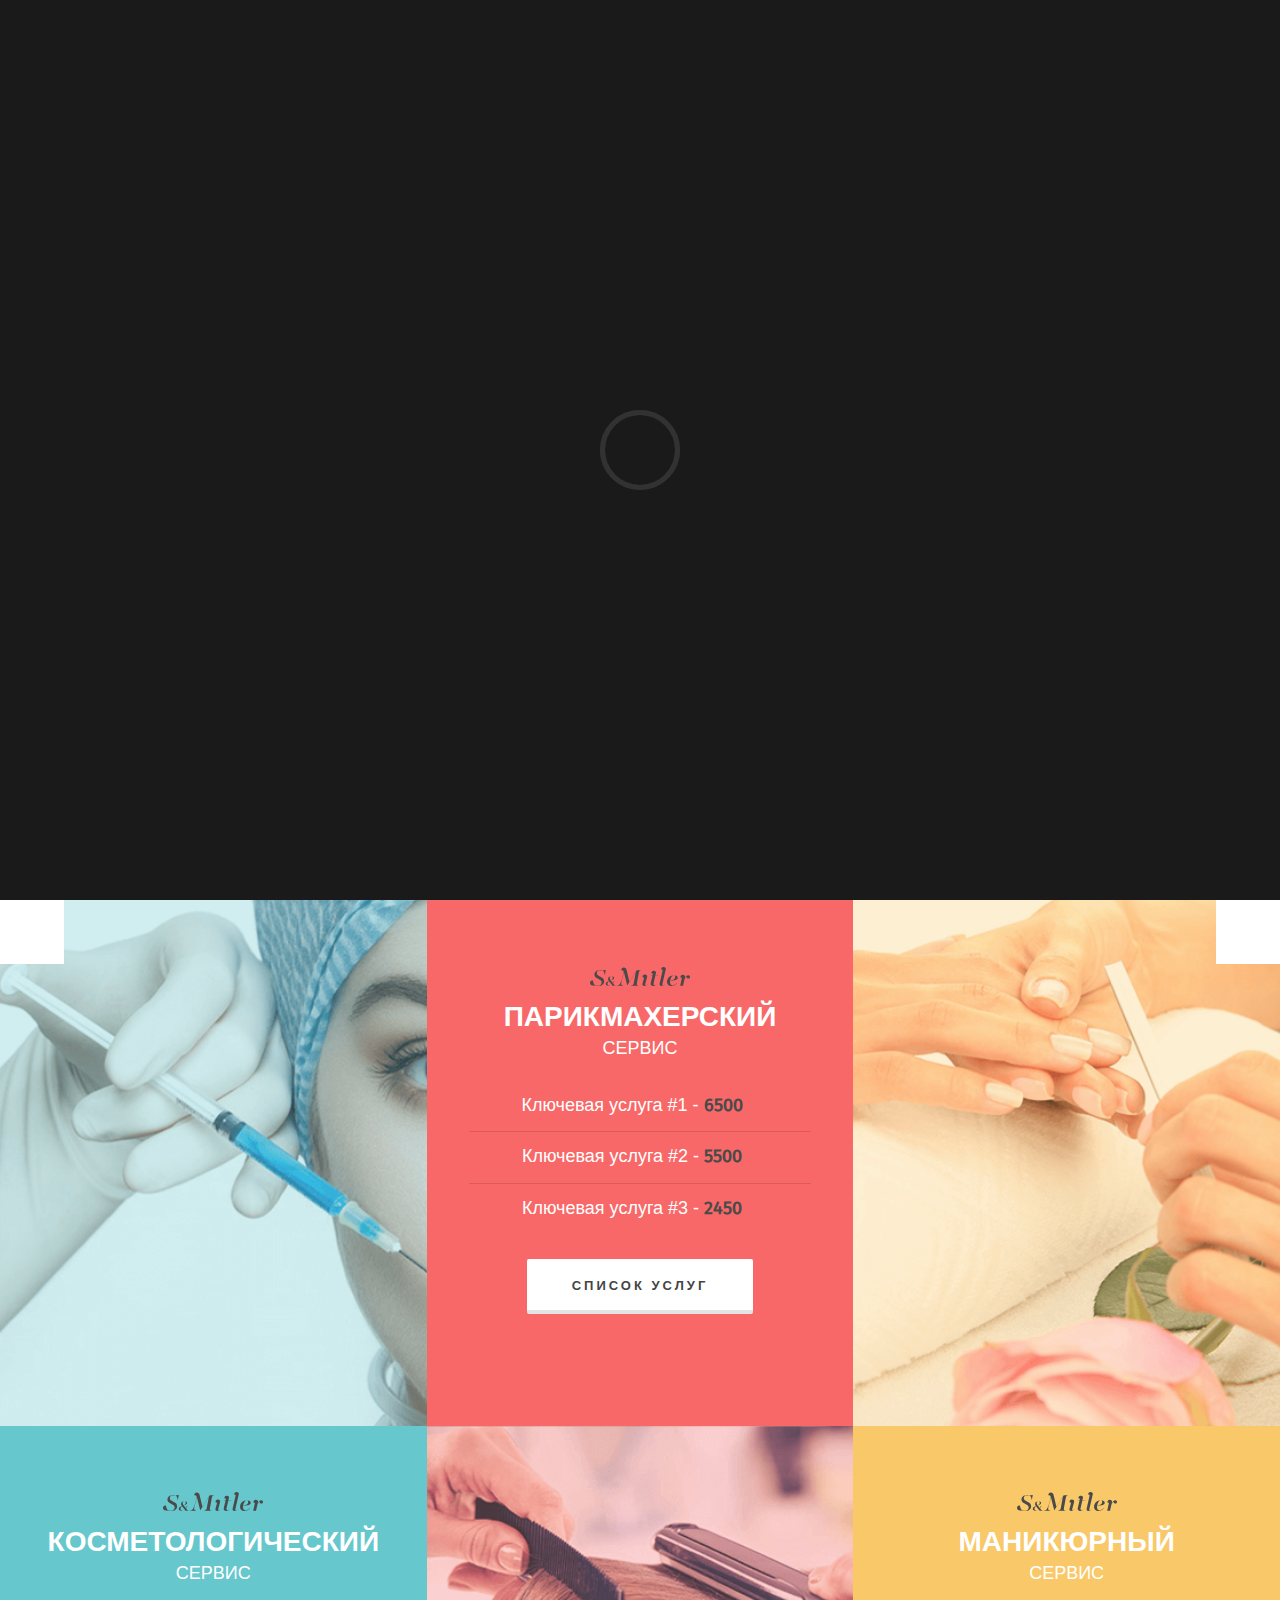
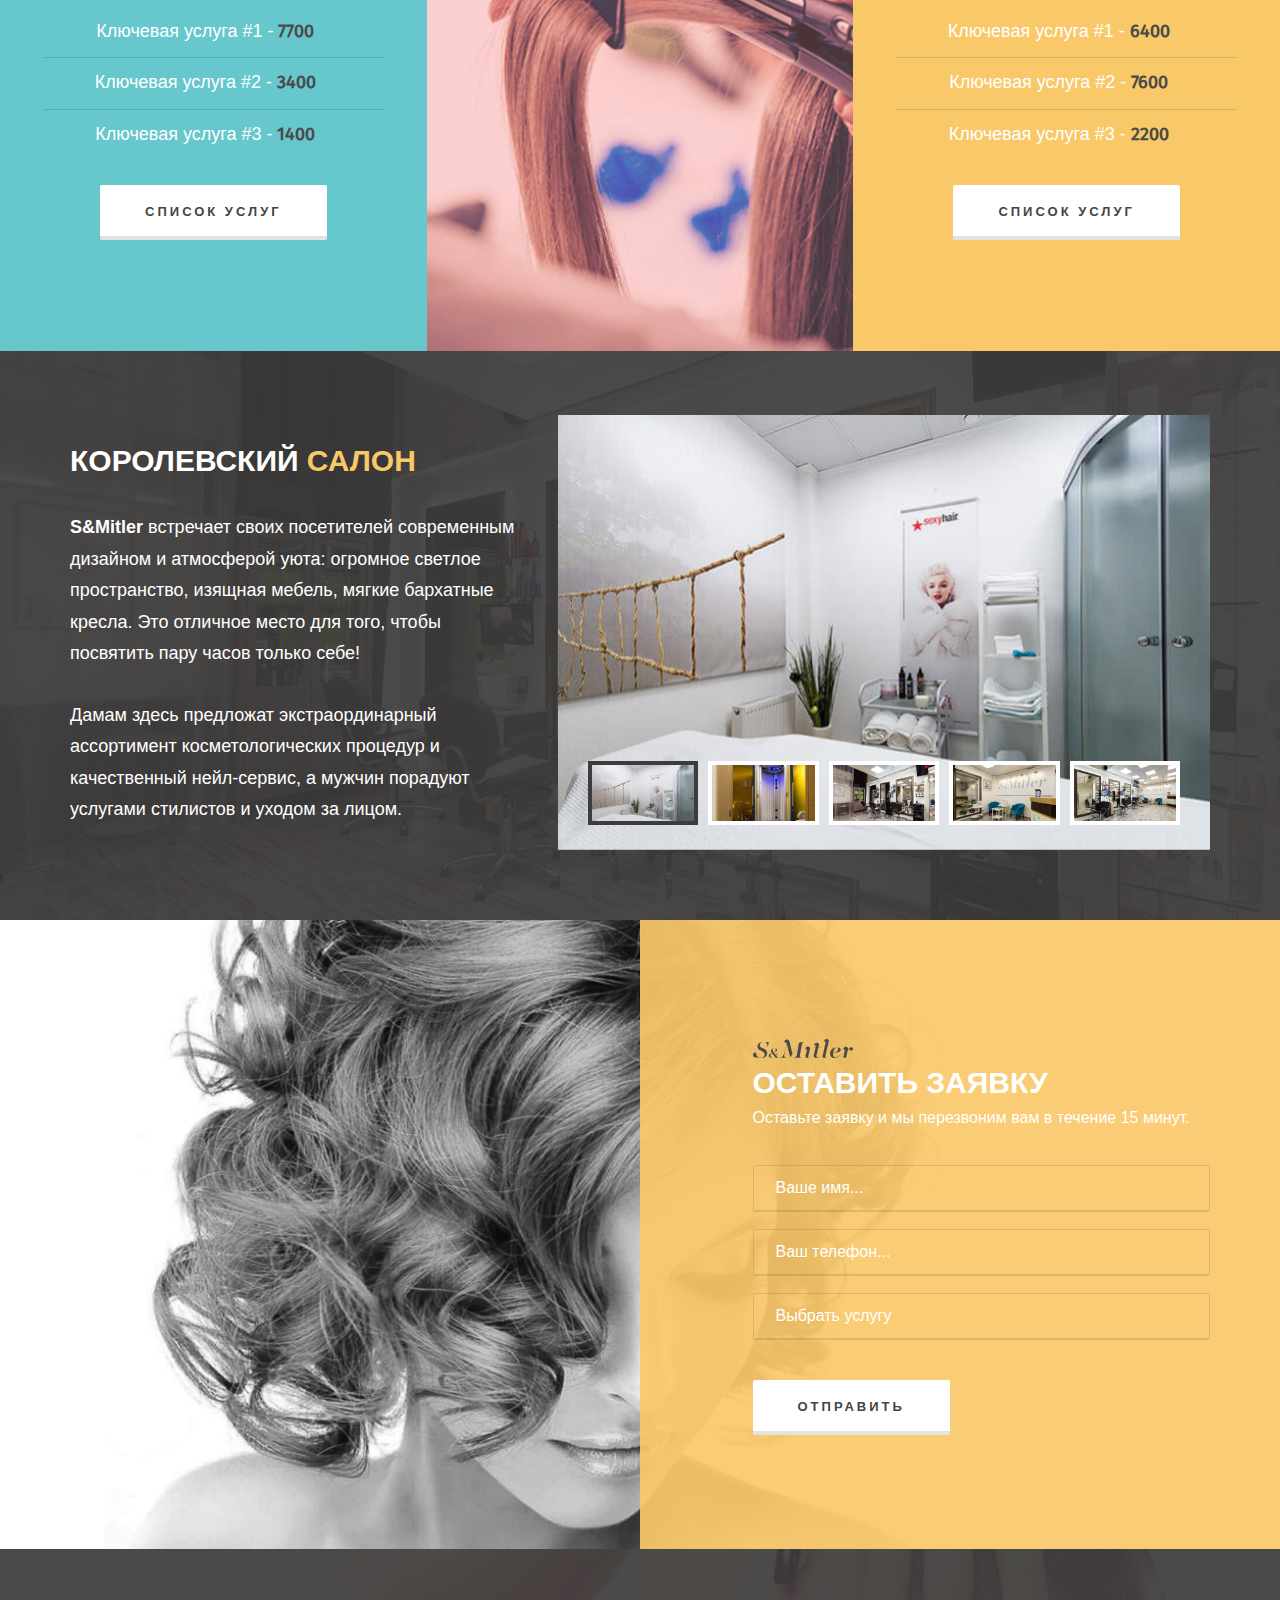
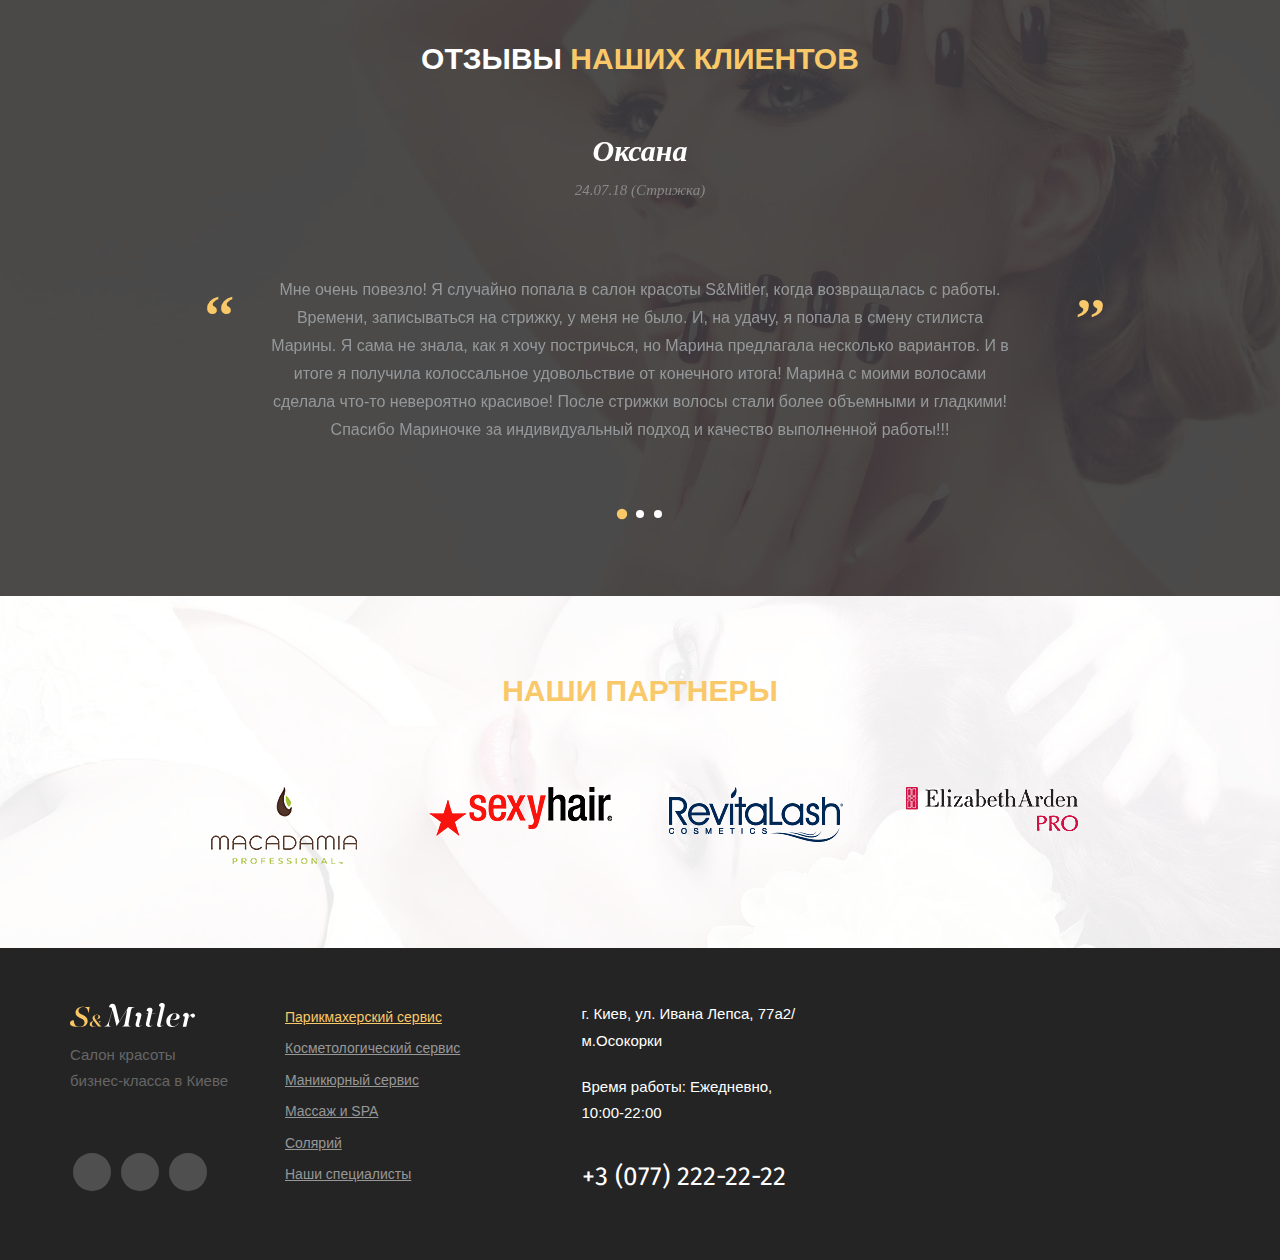
==== commit fc263bb9: "preloader" ====
--- a/index.html
+++ b/index.html
@@ -5,18 +5,23 @@
 
 	<meta charset="utf-8">
 
+	<!-- Title Website -->
 	<title>S&Mitler</title>
+
+	<!-- Description -->
 	<meta name="description" content="">
 
+	<!-- Viewport -->
 	<meta http-equiv="X-UA-Compatible" content="IE=edge">
 	<meta name="viewport" content="width=device-width, initial-scale=1, maximum-scale=1">
-
 	<meta property="og:image" content="path/to/image.jpg">
+	
+	<!-- Favicon -->
 	<link rel="shortcut icon" href="img/favicon/favicon.ico" type="image/x-icon">
 	<link rel="apple-touch-icon" href="img/favicon/apple-touch-icon.png">
 	<link rel="apple-touch-icon" sizes="72x72" href="img/favicon/apple-touch-icon-72x72.png">
 	<link rel="apple-touch-icon" sizes="114x114" href="img/favicon/apple-touch-icon-114x114.png">
-
+	
 	<!-- Chrome, Firefox OS and Opera -->
 	<meta name="theme-color" content="#000">
 	<!-- Windows Phone -->
@@ -24,6 +29,7 @@
 	<!-- iOS Safari -->
 	<meta name="apple-mobile-web-app-status-bar-style" content="#000">
 
+	<!-- Main.css -->
 	<link rel="stylesheet" href="css/main.min.css">
 	
 </head>
@@ -385,9 +391,12 @@
 				</div>
 			</div>
 		</div>
-
 	</div>
-	
+	<!-- Up Button -->
+	<div class="top" title="Наверх"><i class="fa fa-angle-double-up"></i></div>
+	<!-- Preloader -->
+	<div class="preloader"><div class="pulse"></div></div>
+
 	<!-- Script JS -->
 	<script src="js/scripts.min.js"></script>
 
--- a/css/main.min.css
+++ b/css/main.min.css
@@ -9,4 +9,4 @@
  * @link https://github.com/jonsuh/hamburgers
  */.hamburger{padding:15px 15px;display:inline-block;cursor:pointer;transition-property:opacity,filter;transition-duration:.15s;transition-timing-function:linear;font:inherit;color:inherit;text-transform:none;background-color:transparent;border:0;margin:0;overflow:visible}.hamburger:hover{opacity:.7}.hamburger-box{width:40px;height:24px;display:inline-block;position:relative}.hamburger-inner{display:block;top:50%;margin-top:-2px}.hamburger-inner,.hamburger-inner::after,.hamburger-inner::before{width:40px;height:4px;background-color:#000;border-radius:4px;position:absolute;transition-property:transform;transition-duration:.15s;transition-timing-function:ease}.hamburger-inner::after,.hamburger-inner::before{content:"";display:block}.hamburger-inner::before{top:-10px}.hamburger-inner::after{bottom:-10px}.hamburger--3dx .hamburger-box{perspective:80px}.hamburger--3dx .hamburger-inner{transition:transform .2s cubic-bezier(.645,.045,.355,1),background-color 0s .1s cubic-bezier(.645,.045,.355,1)}.hamburger--3dx .hamburger-inner::after,.hamburger--3dx .hamburger-inner::before{transition:transform 0s .1s cubic-bezier(.645,.045,.355,1)}.hamburger--3dx.is-active .hamburger-inner{background-color:transparent;transform:rotateY(180deg)}.hamburger--3dx.is-active .hamburger-inner::before{transform:translate3d(0,10px,0) rotate(45deg)}.hamburger--3dx.is-active .hamburger-inner::after{transform:translate3d(0,-10px,0) rotate(-45deg)}.hamburger--3dx-r .hamburger-box{perspective:80px}.hamburger--3dx-r .hamburger-inner{transition:transform .2s cubic-bezier(.645,.045,.355,1),background-color 0s .1s cubic-bezier(.645,.045,.355,1)}.hamburger--3dx-r .hamburger-inner::after,.hamburger--3dx-r .hamburger-inner::before{transition:transform 0s .1s cubic-bezier(.645,.045,.355,1)}.hamburger--3dx-r.is-active .hamburger-inner{background-color:transparent;transform:rotateY(-180deg)}.hamburger--3dx-r.is-active .hamburger-inner::before{transform:translate3d(0,10px,0) rotate(45deg)}.hamburger--3dx-r.is-active .hamburger-inner::after{transform:translate3d(0,-10px,0) rotate(-45deg)}.hamburger--3dy .hamburger-box{perspective:80px}.hamburger--3dy .hamburger-inner{transition:transform .2s cubic-bezier(.645,.045,.355,1),background-color 0s .1s cubic-bezier(.645,.045,.355,1)}.hamburger--3dy .hamburger-inner::after,.hamburger--3dy .hamburger-inner::before{transition:transform 0s .1s cubic-bezier(.645,.045,.355,1)}.hamburger--3dy.is-active .hamburger-inner{background-color:transparent;transform:rotateX(-180deg)}.hamburger--3dy.is-active .hamburger-inner::before{transform:translate3d(0,10px,0) rotate(45deg)}.hamburger--3dy.is-active .hamburger-inner::after{transform:translate3d(0,-10px,0) rotate(-45deg)}.hamburger--3dy-r .hamburger-box{perspective:80px}.hamburger--3dy-r .hamburger-inner{transition:transform .2s cubic-bezier(.645,.045,.355,1),background-color 0s .1s cubic-bezier(.645,.045,.355,1)}.hamburger--3dy-r .hamburger-inner::after,.hamburger--3dy-r .hamburger-inner::before{transition:transform 0s .1s cubic-bezier(.645,.045,.355,1)}.hamburger--3dy-r.is-active .hamburger-inner{background-color:transparent;transform:rotateX(180deg)}.hamburger--3dy-r.is-active .hamburger-inner::before{transform:translate3d(0,10px,0) rotate(45deg)}.hamburger--3dy-r.is-active .hamburger-inner::after{transform:translate3d(0,-10px,0) rotate(-45deg)}.hamburger--arrow.is-active .hamburger-inner::before{transform:translate3d(-8px,0,0) rotate(-45deg) scale(.7,1)}.hamburger--arrow.is-active .hamburger-inner::after{transform:translate3d(-8px,0,0) rotate(45deg) scale(.7,1)}.hamburger--arrow-r.is-active .hamburger-inner::before{transform:translate3d(8px,0,0) rotate(45deg) scale(.7,1)}.hamburger--arrow-r.is-active .hamburger-inner::after{transform:translate3d(8px,0,0) rotate(-45deg) scale(.7,1)}.hamburger--arrowalt .hamburger-inner::before{transition:top .1s .15s ease,transform .15s cubic-bezier(.165,.84,.44,1)}.hamburger--arrowalt .hamburger-inner::after{transition:bottom .1s .15s ease,transform .15s cubic-bezier(.165,.84,.44,1)}.hamburger--arrowalt.is-active .hamburger-inner::before{top:0;transform:translate3d(-8px,-10px,0) rotate(-45deg) scale(.7,1);transition:top .1s ease,transform .15s .1s cubic-bezier(.895,.03,.685,.22)}.hamburger--arrowalt.is-active .hamburger-inner::after{bottom:0;transform:translate3d(-8px,10px,0) rotate(45deg) scale(.7,1);transition:bottom .1s ease,transform .15s .1s cubic-bezier(.895,.03,.685,.22)}.hamburger--arrowalt-r .hamburger-inner::before{transition:top .1s .15s ease,transform .15s cubic-bezier(.165,.84,.44,1)}.hamburger--arrowalt-r .hamburger-inner::after{transition:bottom .1s .15s ease,transform .15s cubic-bezier(.165,.84,.44,1)}.hamburger--arrowalt-r.is-active .hamburger-inner::before{top:0;transform:translate3d(8px,-10px,0) rotate(45deg) scale(.7,1);transition:top .1s ease,transform .15s .1s cubic-bezier(.895,.03,.685,.22)}.hamburger--arrowalt-r.is-active .hamburger-inner::after{bottom:0;transform:translate3d(8px,10px,0) rotate(-45deg) scale(.7,1);transition:bottom .1s ease,transform .15s .1s cubic-bezier(.895,.03,.685,.22)}.hamburger--boring .hamburger-inner,.hamburger--boring .hamburger-inner::after,.hamburger--boring .hamburger-inner::before{transition-property:none}.hamburger--boring.is-active .hamburger-inner{transform:rotate(45deg)}.hamburger--boring.is-active .hamburger-inner::before{top:0;opacity:0}.hamburger--boring.is-active .hamburger-inner::after{bottom:0;transform:rotate(-90deg)}.hamburger--collapse .hamburger-inner{top:auto;bottom:0;transition-duration:.15s;transition-delay:.15s;transition-timing-function:cubic-bezier(.55,.055,.675,.19)}.hamburger--collapse .hamburger-inner::after{top:-20px;transition:top .3s .3s cubic-bezier(.33333,.66667,.66667,1),opacity .1s linear}.hamburger--collapse .hamburger-inner::before{transition:top .12s .3s cubic-bezier(.33333,.66667,.66667,1),transform .15s cubic-bezier(.55,.055,.675,.19)}.hamburger--collapse.is-active .hamburger-inner{transform:translate3d(0,-10px,0) rotate(-45deg);transition-delay:.32s;transition-timing-function:cubic-bezier(.215,.61,.355,1)}.hamburger--collapse.is-active .hamburger-inner::after{top:0;opacity:0;transition:top .3s cubic-bezier(.33333,0,.66667,.33333),opacity .1s .27s linear}.hamburger--collapse.is-active .hamburger-inner::before{top:0;transform:rotate(-90deg);transition:top .12s .18s cubic-bezier(.33333,0,.66667,.33333),transform .15s .42s cubic-bezier(.215,.61,.355,1)}.hamburger--collapse-r .hamburger-inner{top:auto;bottom:0;transition-duration:.15s;transition-delay:.15s;transition-timing-function:cubic-bezier(.55,.055,.675,.19)}.hamburger--collapse-r .hamburger-inner::after{top:-20px;transition:top .3s .3s cubic-bezier(.33333,.66667,.66667,1),opacity .1s linear}.hamburger--collapse-r .hamburger-inner::before{transition:top .12s .3s cubic-bezier(.33333,.66667,.66667,1),transform .15s cubic-bezier(.55,.055,.675,.19)}.hamburger--collapse-r.is-active .hamburger-inner{transform:translate3d(0,-10px,0) rotate(45deg);transition-delay:.32s;transition-timing-function:cubic-bezier(.215,.61,.355,1)}.hamburger--collapse-r.is-active .hamburger-inner::after{top:0;opacity:0;transition:top .3s cubic-bezier(.33333,0,.66667,.33333),opacity .1s .27s linear}.hamburger--collapse-r.is-active .hamburger-inner::before{top:0;transform:rotate(90deg);transition:top .12s .18s cubic-bezier(.33333,0,.66667,.33333),transform .15s .42s cubic-bezier(.215,.61,.355,1)}.hamburger--elastic .hamburger-inner{top:2px;transition-duration:.4s;transition-timing-function:cubic-bezier(.68,-.55,.265,1.55)}.hamburger--elastic .hamburger-inner::before{top:10px;transition:opacity .15s .4s ease}.hamburger--elastic .hamburger-inner::after{top:20px;transition:transform .4s cubic-bezier(.68,-.55,.265,1.55)}.hamburger--elastic.is-active .hamburger-inner{transform:translate3d(0,10px,0) rotate(135deg);transition-delay:.1s}.hamburger--elastic.is-active .hamburger-inner::before{transition-delay:0s;opacity:0}.hamburger--elastic.is-active .hamburger-inner::after{transform:translate3d(0,-20px,0) rotate(-270deg);transition-delay:.1s}.hamburger--elastic-r .hamburger-inner{top:2px;transition-duration:.4s;transition-timing-function:cubic-bezier(.68,-.55,.265,1.55)}.hamburger--elastic-r .hamburger-inner::before{top:10px;transition:opacity .15s .4s ease}.hamburger--elastic-r .hamburger-inner::after{top:20px;transition:transform .4s cubic-bezier(.68,-.55,.265,1.55)}.hamburger--elastic-r.is-active .hamburger-inner{transform:translate3d(0,10px,0) rotate(-135deg);transition-delay:.1s}.hamburger--elastic-r.is-active .hamburger-inner::before{transition-delay:0s;opacity:0}.hamburger--elastic-r.is-active .hamburger-inner::after{transform:translate3d(0,-20px,0) rotate(270deg);transition-delay:.1s}.hamburger--emphatic{overflow:hidden}.hamburger--emphatic .hamburger-inner{transition:background-color .2s .25s ease-in}.hamburger--emphatic .hamburger-inner::before{left:0;transition:transform .2s cubic-bezier(.6,.04,.98,.335),top 50ms .2s linear,left .2s .25s ease-in}.hamburger--emphatic .hamburger-inner::after{top:10px;right:0;transition:transform .2s cubic-bezier(.6,.04,.98,.335),top 50ms .2s linear,right .2s .25s ease-in}.hamburger--emphatic.is-active .hamburger-inner{transition-delay:0s;transition-timing-function:ease-out;background-color:transparent}.hamburger--emphatic.is-active .hamburger-inner::before{left:-80px;top:-80px;transform:translate3d(80px,80px,0) rotate(45deg);transition:left .2s ease-out,top 50ms .2s linear,transform .2s .25s cubic-bezier(.075,.82,.165,1)}.hamburger--emphatic.is-active .hamburger-inner::after{right:-80px;top:-80px;transform:translate3d(-80px,80px,0) rotate(-45deg);transition:right .2s ease-out,top 50ms .2s linear,transform .2s .25s cubic-bezier(.075,.82,.165,1)}.hamburger--emphatic-r{overflow:hidden}.hamburger--emphatic-r .hamburger-inner{transition:background-color .2s .25s ease-in}.hamburger--emphatic-r .hamburger-inner::before{left:0;transition:transform .2s cubic-bezier(.6,.04,.98,.335),top 50ms .2s linear,left .2s .25s ease-in}.hamburger--emphatic-r .hamburger-inner::after{top:10px;right:0;transition:transform .2s cubic-bezier(.6,.04,.98,.335),top 50ms .2s linear,right .2s .25s ease-in}.hamburger--emphatic-r.is-active .hamburger-inner{transition-delay:0s;transition-timing-function:ease-out;background-color:transparent}.hamburger--emphatic-r.is-active .hamburger-inner::before{left:-80px;top:80px;transform:translate3d(80px,-80px,0) rotate(-45deg);transition:left .2s ease-out,top 50ms .2s linear,transform .2s .25s cubic-bezier(.075,.82,.165,1)}.hamburger--emphatic-r.is-active .hamburger-inner::after{right:-80px;top:80px;transform:translate3d(-80px,-80px,0) rotate(45deg);transition:right .2s ease-out,top 50ms .2s linear,transform .2s .25s cubic-bezier(.075,.82,.165,1)}.hamburger--slider .hamburger-inner{top:2px}.hamburger--slider .hamburger-inner::before{top:10px;transition-property:transform,opacity;transition-timing-function:ease;transition-duration:.2s}.hamburger--slider .hamburger-inner::after{top:20px}.hamburger--slider.is-active .hamburger-inner{transform:translate3d(0,10px,0) rotate(45deg)}.hamburger--slider.is-active .hamburger-inner::before{transform:rotate(-45deg) translate3d(-5.71429px,-6px,0);opacity:0}.hamburger--slider.is-active .hamburger-inner::after{transform:translate3d(0,-20px,0) rotate(-90deg)}.hamburger--slider-r .hamburger-inner{top:2px}.hamburger--slider-r .hamburger-inner::before{top:10px;transition-property:transform,opacity;transition-timing-function:ease;transition-duration:.2s}.hamburger--slider-r .hamburger-inner::after{top:20px}.hamburger--slider-r.is-active .hamburger-inner{transform:translate3d(0,10px,0) rotate(-45deg)}.hamburger--slider-r.is-active .hamburger-inner::before{transform:rotate(45deg) translate3d(5.71429px,-6px,0);opacity:0}.hamburger--slider-r.is-active .hamburger-inner::after{transform:translate3d(0,-20px,0) rotate(90deg)}.hamburger--spring .hamburger-inner{top:2px;transition:background-color 0s .15s linear}.hamburger--spring .hamburger-inner::before{top:10px;transition:top .12s .3s cubic-bezier(.33333,.66667,.66667,1),transform .15s cubic-bezier(.55,.055,.675,.19)}.hamburger--spring .hamburger-inner::after{top:20px;transition:top .3s .3s cubic-bezier(.33333,.66667,.66667,1),transform .15s cubic-bezier(.55,.055,.675,.19)}.hamburger--spring.is-active .hamburger-inner{transition-delay:.32s;background-color:transparent}.hamburger--spring.is-active .hamburger-inner::before{top:0;transition:top .12s .18s cubic-bezier(.33333,0,.66667,.33333),transform .15s .32s cubic-bezier(.215,.61,.355,1);transform:translate3d(0,10px,0) rotate(45deg)}.hamburger--spring.is-active .hamburger-inner::after{top:0;transition:top .3s cubic-bezier(.33333,0,.66667,.33333),transform .15s .32s cubic-bezier(.215,.61,.355,1);transform:translate3d(0,10px,0) rotate(-45deg)}.hamburger--spring-r .hamburger-inner{top:auto;bottom:0;transition-duration:.15s;transition-delay:0s;transition-timing-function:cubic-bezier(.55,.055,.675,.19)}.hamburger--spring-r .hamburger-inner::after{top:-20px;transition:top .3s .3s cubic-bezier(.33333,.66667,.66667,1),opacity 0s linear}.hamburger--spring-r .hamburger-inner::before{transition:top .12s .3s cubic-bezier(.33333,.66667,.66667,1),transform .15s cubic-bezier(.55,.055,.675,.19)}.hamburger--spring-r.is-active .hamburger-inner{transform:translate3d(0,-10px,0) rotate(-45deg);transition-delay:.32s;transition-timing-function:cubic-bezier(.215,.61,.355,1)}.hamburger--spring-r.is-active .hamburger-inner::after{top:0;opacity:0;transition:top .3s cubic-bezier(.33333,0,.66667,.33333),opacity 0s .32s linear}.hamburger--spring-r.is-active .hamburger-inner::before{top:0;transform:rotate(90deg);transition:top .12s .18s cubic-bezier(.33333,0,.66667,.33333),transform .15s .32s cubic-bezier(.215,.61,.355,1)}.hamburger--stand .hamburger-inner{transition:transform .1s .22s cubic-bezier(.55,.055,.675,.19),background-color 0s .1s linear}.hamburger--stand .hamburger-inner::before{transition:top .1s .1s ease-in,transform .1s 0s cubic-bezier(.55,.055,.675,.19)}.hamburger--stand .hamburger-inner::after{transition:bottom .1s .1s ease-in,transform .1s 0s cubic-bezier(.55,.055,.675,.19)}.hamburger--stand.is-active .hamburger-inner{transform:rotate(90deg);background-color:transparent;transition:transform .1s 0s cubic-bezier(.215,.61,.355,1),background-color 0s .22s linear}.hamburger--stand.is-active .hamburger-inner::before{top:0;transform:rotate(-45deg);transition:top .1s .12s ease-out,transform .1s .22s cubic-bezier(.215,.61,.355,1)}.hamburger--stand.is-active .hamburger-inner::after{bottom:0;transform:rotate(45deg);transition:bottom .1s .12s ease-out,transform .1s .22s cubic-bezier(.215,.61,.355,1)}.hamburger--stand-r .hamburger-inner{transition:transform .1s .22s cubic-bezier(.55,.055,.675,.19),background-color 0s .1s linear}.hamburger--stand-r .hamburger-inner::before{transition:top .1s .1s ease-in,transform .1s 0s cubic-bezier(.55,.055,.675,.19)}.hamburger--stand-r .hamburger-inner::after{transition:bottom .1s .1s ease-in,transform .1s 0s cubic-bezier(.55,.055,.675,.19)}.hamburger--stand-r.is-active .hamburger-inner{transform:rotate(-90deg);background-color:transparent;transition:transform .1s 0s cubic-bezier(.215,.61,.355,1),background-color 0s .22s linear}.hamburger--stand-r.is-active .hamburger-inner::before{top:0;transform:rotate(-45deg);transition:top .1s .12s ease-out,transform .1s .22s cubic-bezier(.215,.61,.355,1)}.hamburger--stand-r.is-active .hamburger-inner::after{bottom:0;transform:rotate(45deg);transition:bottom .1s .12s ease-out,transform .1s .22s cubic-bezier(.215,.61,.355,1)}.hamburger--spin .hamburger-inner{transition-duration:.3s;transition-timing-function:cubic-bezier(.55,.055,.675,.19)}.hamburger--spin .hamburger-inner::before{transition:top .1s .34s ease-in,opacity .1s ease-in}.hamburger--spin .hamburger-inner::after{transition:bottom .1s .34s ease-in,transform .3s cubic-bezier(.55,.055,.675,.19)}.hamburger--spin.is-active .hamburger-inner{transform:rotate(225deg);transition-delay:.14s;transition-timing-function:cubic-bezier(.215,.61,.355,1)}.hamburger--spin.is-active .hamburger-inner::before{top:0;opacity:0;transition:top .1s ease-out,opacity .1s .14s ease-out}.hamburger--spin.is-active .hamburger-inner::after{bottom:0;transform:rotate(-90deg);transition:bottom .1s ease-out,transform .3s .14s cubic-bezier(.215,.61,.355,1)}.hamburger--spin-r .hamburger-inner{transition-duration:.3s;transition-timing-function:cubic-bezier(.55,.055,.675,.19)}.hamburger--spin-r .hamburger-inner::before{transition:top .1s .34s ease-in,opacity .1s ease-in}.hamburger--spin-r .hamburger-inner::after{transition:bottom .1s .34s ease-in,transform .3s cubic-bezier(.55,.055,.675,.19)}.hamburger--spin-r.is-active .hamburger-inner{transform:rotate(-225deg);transition-delay:.14s;transition-timing-function:cubic-bezier(.215,.61,.355,1)}.hamburger--spin-r.is-active .hamburger-inner::before{top:0;opacity:0;transition:top .1s ease-out,opacity .1s .14s ease-out}.hamburger--spin-r.is-active .hamburger-inner::after{bottom:0;transform:rotate(90deg);transition:bottom .1s ease-out,transform .3s .14s cubic-bezier(.215,.61,.355,1)}.hamburger--squeeze .hamburger-inner{transition-duration:.1s;transition-timing-function:cubic-bezier(.55,.055,.675,.19)}.hamburger--squeeze .hamburger-inner::before{transition:top .1s .14s ease,opacity .1s ease}.hamburger--squeeze .hamburger-inner::after{transition:bottom .1s .14s ease,transform .1s cubic-bezier(.55,.055,.675,.19)}.hamburger--squeeze.is-active .hamburger-inner{transform:rotate(45deg);transition-delay:.14s;transition-timing-function:cubic-bezier(.215,.61,.355,1)}.hamburger--squeeze.is-active .hamburger-inner::before{top:0;opacity:0;transition:top .1s ease,opacity .1s .14s ease}.hamburger--squeeze.is-active .hamburger-inner::after{bottom:0;transform:rotate(-90deg);transition:bottom .1s ease,transform .1s .14s cubic-bezier(.215,.61,.355,1)}.hamburger--vortex .hamburger-inner{transition-duration:.3s;transition-timing-function:cubic-bezier(.19,1,.22,1)}.hamburger--vortex .hamburger-inner::after,.hamburger--vortex .hamburger-inner::before{transition-duration:0s;transition-delay:.1s;transition-timing-function:linear}.hamburger--vortex .hamburger-inner::before{transition-property:top,opacity}.hamburger--vortex .hamburger-inner::after{transition-property:bottom,transform}.hamburger--vortex.is-active .hamburger-inner{transform:rotate(765deg);transition-timing-function:cubic-bezier(.19,1,.22,1)}.hamburger--vortex.is-active .hamburger-inner::after,.hamburger--vortex.is-active .hamburger-inner::before{transition-delay:0s}.hamburger--vortex.is-active .hamburger-inner::before{top:0;opacity:0}.hamburger--vortex.is-active .hamburger-inner::after{bottom:0;transform:rotate(90deg)}.hamburger--vortex-r .hamburger-inner{transition-duration:.3s;transition-timing-function:cubic-bezier(.19,1,.22,1)}.hamburger--vortex-r .hamburger-inner::after,.hamburger--vortex-r .hamburger-inner::before{transition-duration:0s;transition-delay:.1s;transition-timing-function:linear}.hamburger--vortex-r .hamburger-inner::before{transition-property:top,opacity}.hamburger--vortex-r .hamburger-inner::after{transition-property:bottom,transform}.hamburger--vortex-r.is-active .hamburger-inner{transform:rotate(-765deg);transition-timing-function:cubic-bezier(.19,1,.22,1)}.hamburger--vortex-r.is-active .hamburger-inner::after,.hamburger--vortex-r.is-active .hamburger-inner::before{transition-delay:0s}.hamburger--vortex-r.is-active .hamburger-inner::before{top:0;opacity:0}.hamburger--vortex-r.is-active .hamburger-inner::after{bottom:0;transform:rotate(-90deg)}.owl-carousel,.owl-carousel .owl-item{-webkit-tap-highlight-color:transparent;position:relative}.owl-carousel{display:none;width:100%;z-index:1}.owl-carousel .owl-stage{position:relative;-ms-touch-action:pan-Y}.owl-carousel .owl-stage:after{content:".";display:block;clear:both;visibility:hidden;line-height:0;height:0}.owl-carousel .owl-stage-outer{position:relative;overflow:hidden;-webkit-transform:translate3d(0,0,0)}.owl-carousel .owl-item{min-height:1px;float:left;-webkit-backface-visibility:hidden;-webkit-touch-callout:none}.owl-carousel .owl-item img{display:block;width:100%;-webkit-transform-style:preserve-3d}.owl-carousel .owl-dots.disabled,.owl-carousel .owl-nav.disabled{display:none}.no-js .owl-carousel,.owl-carousel.owl-loaded{display:block}.owl-carousel .owl-dot,.owl-carousel .owl-nav .owl-next,.owl-carousel .owl-nav .owl-prev{cursor:pointer;cursor:hand;-webkit-user-select:none;-khtml-user-select:none;-moz-user-select:none;-ms-user-select:none;user-select:none}.owl-carousel.owl-loading{opacity:0;display:block}.owl-carousel.owl-hidden{opacity:0}.owl-carousel.owl-refresh .owl-item{visibility:hidden}.owl-carousel.owl-drag .owl-item{-webkit-user-select:none;-moz-user-select:none;-ms-user-select:none;user-select:none}.owl-carousel.owl-grab{cursor:move;cursor:grab}.owl-carousel.owl-rtl{direction:rtl}.owl-carousel.owl-rtl .owl-item{float:right}.owl-carousel .animated{-webkit-animation-duration:1s;animation-duration:1s;-webkit-animation-fill-mode:both;animation-fill-mode:both}.owl-carousel .owl-animated-in{z-index:0}.owl-carousel .owl-animated-out{z-index:1}.owl-carousel .fadeOut{-webkit-animation-name:fadeOut;animation-name:fadeOut}@-webkit-keyframes fadeOut{0%{opacity:1}100%{opacity:0}}@keyframes fadeOut{0%{opacity:1}100%{opacity:0}}.owl-height{transition:height .5s ease-in-out}.owl-carousel .owl-item .owl-lazy{opacity:0;transition:opacity .4s ease}.owl-carousel .owl-item img.owl-lazy{-webkit-transform-style:preserve-3d;transform-style:preserve-3d}.owl-carousel .owl-video-wrapper{position:relative;height:100%;background:#000}.owl-carousel .owl-video-play-icon{position:absolute;height:80px;width:80px;left:50%;top:50%;margin-left:-40px;margin-top:-40px;background:url(../libs/owl.carousel/assets/owl.video.play.png) no-repeat;cursor:pointer;z-index:1;-webkit-backface-visibility:hidden;transition:-webkit-transform .1s ease;transition:transform .1s ease}.owl-carousel .owl-video-play-icon:hover{-webkit-transform:scale(1.3,1.3);-ms-transform:scale(1.3,1.3);transform:scale(1.3,1.3)}.owl-carousel .owl-video-playing .owl-video-play-icon,.owl-carousel .owl-video-playing .owl-video-tn{display:none}.owl-carousel .owl-video-tn{opacity:0;height:100%;background-position:center center;background-repeat:no-repeat;background-size:contain;transition:opacity .4s ease}.owl-carousel .owl-video-frame{position:relative;z-index:1;height:100%;width:100%}.owl-theme .owl-dots,.owl-theme .owl-nav{text-align:center;-webkit-tap-highlight-color:transparent}.owl-theme .owl-nav{margin-top:10px}.owl-theme .owl-nav [class*=owl-]{color:#fff;font-size:14px;margin:5px;padding:4px 7px;background:#d6d6d6;display:inline-block;cursor:pointer;border-radius:3px}.owl-theme .owl-nav [class*=owl-]:hover{background:#869791;color:#fff;text-decoration:none}.owl-theme .owl-nav .disabled{opacity:.5;cursor:default}.owl-theme .owl-nav.disabled+.owl-dots{margin-top:10px}.owl-theme .owl-dots .owl-dot{display:inline-block;zoom:1}.owl-theme .owl-dots .owl-dot span{width:10px;height:10px;margin:5px 7px;background:#d6d6d6;display:block;-webkit-backface-visibility:visible;transition:opacity .2s ease;border-radius:30px}.owl-theme .owl-dots .owl-dot.active span,.owl-theme .owl-dots .owl-dot:hover span{background:#869791}/*!
  * Fotorama 4.6.4 | http://fotorama.io/license/
- */.fotorama__arr:focus:after,.fotorama__fullscreen-icon:focus:after,.fotorama__html,.fotorama__img,.fotorama__nav__frame:focus .fotorama__dot:after,.fotorama__nav__frame:focus .fotorama__thumb:after,.fotorama__stage__frame,.fotorama__stage__shaft,.fotorama__video iframe{position:absolute;width:100%;height:100%;top:0;right:0;left:0;bottom:0}.fotorama--fullscreen,.fotorama__img{max-width:99999px!important;max-height:99999px!important;min-width:0!important;min-height:0!important;border-radius:0!important;box-shadow:none!important;padding:0!important}.fotorama__wrap .fotorama__grab{cursor:move;cursor:-webkit-grab;cursor:-o-grab;cursor:-ms-grab;cursor:grab}.fotorama__grabbing *{cursor:move;cursor:-webkit-grabbing;cursor:-o-grabbing;cursor:-ms-grabbing;cursor:grabbing}.fotorama__spinner{position:absolute!important;top:50%!important;left:50%!important}.fotorama__wrap--css3 .fotorama__arr,.fotorama__wrap--css3 .fotorama__fullscreen-icon,.fotorama__wrap--css3 .fotorama__nav__shaft,.fotorama__wrap--css3 .fotorama__stage__shaft,.fotorama__wrap--css3 .fotorama__thumb-border,.fotorama__wrap--css3 .fotorama__video-close,.fotorama__wrap--css3 .fotorama__video-play{-webkit-transform:translate3d(0,0,0);transform:translate3d(0,0,0)}.fotorama__caption,.fotorama__nav:after,.fotorama__nav:before,.fotorama__stage:after,.fotorama__stage:before,.fotorama__wrap--css3 .fotorama__html,.fotorama__wrap--css3 .fotorama__nav,.fotorama__wrap--css3 .fotorama__spinner,.fotorama__wrap--css3 .fotorama__stage,.fotorama__wrap--css3 .fotorama__stage .fotorama__img,.fotorama__wrap--css3 .fotorama__stage__frame{-webkit-transform:translateZ(0);transform:translateZ(0)}.fotorama__arr:focus,.fotorama__fullscreen-icon:focus,.fotorama__nav__frame{outline:0}.fotorama__arr:focus:after,.fotorama__fullscreen-icon:focus:after,.fotorama__nav__frame:focus .fotorama__dot:after,.fotorama__nav__frame:focus .fotorama__thumb:after{content:'';border-radius:inherit;background-color:rgba(0,175,234,.5)}.fotorama__wrap--video .fotorama__stage,.fotorama__wrap--video .fotorama__stage__frame--video,.fotorama__wrap--video .fotorama__stage__frame--video .fotorama__html,.fotorama__wrap--video .fotorama__stage__frame--video .fotorama__img,.fotorama__wrap--video .fotorama__stage__shaft{-webkit-transform:none!important;transform:none!important}.fotorama__wrap--css3 .fotorama__nav__shaft,.fotorama__wrap--css3 .fotorama__stage__shaft,.fotorama__wrap--css3 .fotorama__thumb-border{transition-property:-webkit-transform,width;transition-property:transform,width;transition-timing-function:cubic-bezier(.1,0,.25,1);transition-duration:0s}.fotorama__arr,.fotorama__fullscreen-icon,.fotorama__no-select,.fotorama__video-close,.fotorama__video-play,.fotorama__wrap{-webkit-user-select:none;-moz-user-select:none;-ms-user-select:none;user-select:none}.fotorama__select{-webkit-user-select:text;-moz-user-select:text;-ms-user-select:text;user-select:text}.fotorama__nav,.fotorama__nav__frame{margin:auto;padding:0}.fotorama__caption__wrap,.fotorama__nav__frame,.fotorama__nav__shaft{-moz-box-orient:vertical;display:inline-block;vertical-align:middle}.fotorama__nav__frame,.fotorama__thumb-border{box-sizing:content-box}.fotorama__caption__wrap{box-sizing:border-box}.fotorama--hidden,.fotorama__load{position:absolute;left:-99999px;top:-99999px;z-index:-1}.fotorama__arr,.fotorama__fullscreen-icon,.fotorama__nav,.fotorama__nav__frame,.fotorama__nav__shaft,.fotorama__stage__frame,.fotorama__stage__shaft,.fotorama__video-close,.fotorama__video-play{-webkit-tap-highlight-color:transparent}.fotorama__thumb{background-color:#7f7f7f;background-color:rgba(127,127,127,.2)}@media print{.fotorama__arr,.fotorama__fullscreen-icon,.fotorama__thumb-border,.fotorama__video-close,.fotorama__video-play{background:0 0!important}}.fotorama{min-width:1px;overflow:hidden}.fotorama:not(.fotorama--unobtrusive)>:not(:first-child){display:none}.fullscreen{width:100%!important;height:100%!important;max-width:100%!important;max-height:100%!important;margin:0!important;padding:0!important;overflow:hidden!important;background:#000}.fotorama--fullscreen{position:absolute!important;top:0!important;left:0!important;right:0!important;bottom:0!important;float:none!important;z-index:2147483647!important;background:#000;width:100%!important;height:100%!important;margin:0!important}.fotorama--fullscreen .fotorama__nav,.fotorama--fullscreen .fotorama__stage{background:#000}.fotorama__wrap{-webkit-text-size-adjust:100%;position:relative;direction:ltr;z-index:0}.fotorama__wrap--rtl .fotorama__stage__frame{direction:rtl}.fotorama__nav,.fotorama__stage{overflow:hidden;position:relative;max-width:100%}.fotorama__wrap--pan-y{-ms-touch-action:pan-y}.fotorama__wrap .fotorama__pointer{cursor:pointer}.fotorama__wrap--slide .fotorama__stage__frame{opacity:1!important}.fotorama__stage__frame{overflow:hidden}.fotorama__stage__frame.fotorama__active{z-index:8}.fotorama__wrap--fade .fotorama__stage__frame{display:none}.fotorama__wrap--fade .fotorama__fade-front,.fotorama__wrap--fade .fotorama__fade-rear,.fotorama__wrap--fade .fotorama__stage__frame.fotorama__active{display:block;left:0;top:0}.fotorama__wrap--fade .fotorama__fade-front{z-index:8}.fotorama__wrap--fade .fotorama__fade-rear{z-index:7}.fotorama__wrap--fade .fotorama__fade-rear.fotorama__active{z-index:9}.fotorama__wrap--fade .fotorama__stage .fotorama__shadow{display:none}.fotorama__img{-ms-filter:"alpha(Opacity=0)";opacity:0;border:none!important}.fotorama__error .fotorama__img,.fotorama__loaded .fotorama__img{-ms-filter:"alpha(Opacity=100)";opacity:1}.fotorama--fullscreen .fotorama__loaded--full .fotorama__img,.fotorama__img--full{display:none}.fotorama--fullscreen .fotorama__loaded--full .fotorama__img--full{display:block}.fotorama__wrap--only-active .fotorama__nav,.fotorama__wrap--only-active .fotorama__stage{max-width:99999px!important}.fotorama__wrap--only-active .fotorama__stage__frame{visibility:hidden}.fotorama__wrap--only-active .fotorama__stage__frame.fotorama__active{visibility:visible}.fotorama__nav{font-size:0;line-height:0;text-align:center;display:none;white-space:nowrap;z-index:5}.fotorama__nav__shaft{position:relative;left:0;top:0;text-align:left}.fotorama__nav__frame{position:relative;cursor:pointer}.fotorama__nav--dots{display:block}.fotorama__nav--dots .fotorama__nav__frame{width:18px;height:30px}.fotorama__nav--dots .fotorama__nav__frame--thumb,.fotorama__nav--dots .fotorama__thumb-border{display:none}.fotorama__nav--thumbs{display:block}.fotorama__nav--thumbs .fotorama__nav__frame{padding-left:0!important}.fotorama__nav--thumbs .fotorama__nav__frame:last-child{padding-right:0!important}.fotorama__nav--thumbs .fotorama__nav__frame--dot{display:none}.fotorama__dot{display:block;width:4px;height:4px;position:relative;top:12px;left:6px;border-radius:6px;border:1px solid #7f7f7f}.fotorama__nav__frame:focus .fotorama__dot:after{padding:1px;top:-1px;left:-1px}.fotorama__nav__frame.fotorama__active .fotorama__dot{width:0;height:0;border-width:3px}.fotorama__nav__frame.fotorama__active .fotorama__dot:after{padding:3px;top:-3px;left:-3px}.fotorama__thumb{overflow:hidden;position:relative;width:100%;height:100%}.fotorama__nav__frame:focus .fotorama__thumb{z-index:2}.fotorama__thumb-border{position:absolute;z-index:9;top:0;left:0;border-style:solid;border-color:#00afea;background-image:linear-gradient(to bottom right,rgba(255,255,255,.25),rgba(64,64,64,.1))}.fotorama__caption{position:absolute;z-index:12;bottom:0;left:0;right:0;font-family:'Helvetica Neue',Arial,sans-serif;font-size:14px;line-height:1.5;color:#000}.fotorama__caption a{text-decoration:none;color:#000;border-bottom:1px solid;border-color:rgba(0,0,0,.5)}.fotorama__caption a:hover{color:#333;border-color:rgba(51,51,51,.5)}.fotorama__wrap--rtl .fotorama__caption{left:auto;right:0}.fotorama__wrap--no-captions .fotorama__caption,.fotorama__wrap--video .fotorama__caption{display:none}.fotorama__caption__wrap{background-color:#fff;background-color:rgba(255,255,255,.9);padding:5px 10px}@-webkit-keyframes spinner{0%{-webkit-transform:rotate(0);transform:rotate(0)}100%{-webkit-transform:rotate(360deg);transform:rotate(360deg)}}@keyframes spinner{0%{-webkit-transform:rotate(0);transform:rotate(0)}100%{-webkit-transform:rotate(360deg);transform:rotate(360deg)}}.fotorama__wrap--css3 .fotorama__spinner{-webkit-animation:spinner 24s infinite linear;animation:spinner 24s infinite linear}.fotorama__wrap--css3 .fotorama__html,.fotorama__wrap--css3 .fotorama__stage .fotorama__img{transition-property:opacity;transition-timing-function:linear;transition-duration:.3s}.fotorama__wrap--video .fotorama__stage__frame--video .fotorama__html,.fotorama__wrap--video .fotorama__stage__frame--video .fotorama__img{-ms-filter:"alpha(Opacity=0)";opacity:0}.fotorama__select{cursor:auto}.fotorama__video{top:32px;right:0;bottom:0;left:0;position:absolute;z-index:10}@-moz-document url-prefix(){.fotorama__active{box-shadow:0 0 0 transparent}}.fotorama__arr,.fotorama__fullscreen-icon,.fotorama__video-close,.fotorama__video-play{position:absolute;z-index:11;cursor:pointer}.fotorama__arr{position:absolute;width:32px;height:32px;top:50%;margin-top:-16px}.fotorama__arr--prev{left:2px;background-position:0 0}.fotorama__arr--next{right:2px;background-position:-32px 0}.fotorama__arr--disabled{pointer-events:none;cursor:default;opacity:.1}.fotorama__fullscreen-icon{width:32px;height:32px;top:2px;right:2px;background-position:0 -32px;z-index:20}.fotorama__arr:focus,.fotorama__fullscreen-icon:focus{border-radius:50%}.fotorama--fullscreen .fotorama__fullscreen-icon{background-position:-32px -32px}.fotorama__video-play{width:96px;height:96px;left:50%;top:50%;margin-left:-48px;margin-top:-48px;background-position:0 -64px;opacity:0}.fotorama__wrap--css2 .fotorama__video-play,.fotorama__wrap--video .fotorama__stage .fotorama__video-play{display:none}.fotorama__error .fotorama__video-play,.fotorama__loaded .fotorama__video-play,.fotorama__nav__frame .fotorama__video-play{opacity:1;display:block}.fotorama__nav__frame .fotorama__video-play{width:32px;height:32px;margin-left:-16px;margin-top:-16px;background-position:-64px -32px}.fotorama__video-close{width:32px;height:32px;top:0;right:0;background-position:-64px 0;z-index:20;opacity:0}.fotorama__wrap--css2 .fotorama__video-close{display:none}.fotorama__wrap--css3 .fotorama__video-close{-webkit-transform:translate3d(32px,-32px,0);transform:translate3d(32px,-32px,0)}.fotorama__wrap--video .fotorama__video-close{display:block;opacity:1}.fotorama__wrap--css3.fotorama__wrap--video .fotorama__video-close{-webkit-transform:translate3d(0,0,0);transform:translate3d(0,0,0)}.fotorama__wrap--no-controls.fotorama__wrap--toggle-arrows .fotorama__arr,.fotorama__wrap--no-controls.fotorama__wrap--toggle-arrows .fotorama__fullscreen-icon{opacity:0}.fotorama__wrap--no-controls.fotorama__wrap--toggle-arrows .fotorama__arr:focus,.fotorama__wrap--no-controls.fotorama__wrap--toggle-arrows .fotorama__fullscreen-icon:focus{opacity:1}.fotorama__wrap--video .fotorama__arr,.fotorama__wrap--video .fotorama__fullscreen-icon{opacity:0!important}.fotorama__wrap--css2.fotorama__wrap--no-controls.fotorama__wrap--toggle-arrows .fotorama__arr,.fotorama__wrap--css2.fotorama__wrap--no-controls.fotorama__wrap--toggle-arrows .fotorama__fullscreen-icon{display:none}.fotorama__wrap--css2.fotorama__wrap--no-controls.fotorama__wrap--toggle-arrows .fotorama__arr:focus,.fotorama__wrap--css2.fotorama__wrap--no-controls.fotorama__wrap--toggle-arrows .fotorama__fullscreen-icon:focus{display:block}.fotorama__wrap--css2.fotorama__wrap--video .fotorama__arr,.fotorama__wrap--css2.fotorama__wrap--video .fotorama__fullscreen-icon{display:none!important}.fotorama__wrap--css3.fotorama__wrap--no-controls.fotorama__wrap--slide.fotorama__wrap--toggle-arrows .fotorama__fullscreen-icon:not(:focus){-webkit-transform:translate3d(32px,-32px,0);transform:translate3d(32px,-32px,0)}.fotorama__wrap--css3.fotorama__wrap--no-controls.fotorama__wrap--slide.fotorama__wrap--toggle-arrows .fotorama__arr--prev:not(:focus){-webkit-transform:translate3d(-48px,0,0);transform:translate3d(-48px,0,0)}.fotorama__wrap--css3.fotorama__wrap--no-controls.fotorama__wrap--slide.fotorama__wrap--toggle-arrows .fotorama__arr--next:not(:focus){-webkit-transform:translate3d(48px,0,0);transform:translate3d(48px,0,0)}.fotorama__wrap--css3.fotorama__wrap--video .fotorama__fullscreen-icon{-webkit-transform:translate3d(32px,-32px,0)!important;transform:translate3d(32px,-32px,0)!important}.fotorama__wrap--css3.fotorama__wrap--video .fotorama__arr--prev{-webkit-transform:translate3d(-48px,0,0)!important;transform:translate3d(-48px,0,0)!important}.fotorama__wrap--css3.fotorama__wrap--video .fotorama__arr--next{-webkit-transform:translate3d(48px,0,0)!important;transform:translate3d(48px,0,0)!important}.fotorama__wrap--css3 .fotorama__arr:not(:focus),.fotorama__wrap--css3 .fotorama__fullscreen-icon:not(:focus),.fotorama__wrap--css3 .fotorama__video-close:not(:focus),.fotorama__wrap--css3 .fotorama__video-play:not(:focus){transition-property:-webkit-transform,opacity;transition-property:transform,opacity;transition-duration:.3s}.fotorama__nav:after,.fotorama__nav:before,.fotorama__stage:after,.fotorama__stage:before{content:"";display:block;position:absolute;text-decoration:none;top:0;bottom:0;width:10px;height:auto;z-index:10;pointer-events:none;background-repeat:no-repeat;background-size:1px 100%,5px 100%}.fotorama__nav:before,.fotorama__stage:before{background-image:linear-gradient(transparent,rgba(0,0,0,.2) 25%,rgba(0,0,0,.3) 75%,transparent),radial-gradient(farthest-side at 0 50%,rgba(0,0,0,.4),transparent);background-position:0 0,0 0;left:-10px}.fotorama__nav.fotorama__shadows--left:before,.fotorama__stage.fotorama__shadows--left:before{left:0}.fotorama__nav:after,.fotorama__stage:after{background-image:linear-gradient(transparent,rgba(0,0,0,.2) 25%,rgba(0,0,0,.3) 75%,transparent),radial-gradient(farthest-side at 100% 50%,rgba(0,0,0,.4),transparent);background-position:100% 0,100% 0;right:-10px}.fotorama__nav.fotorama__shadows--right:after,.fotorama__stage.fotorama__shadows--right:after{right:0}.fotorama--fullscreen .fotorama__nav:after,.fotorama--fullscreen .fotorama__nav:before,.fotorama--fullscreen .fotorama__stage:after,.fotorama--fullscreen .fotorama__stage:before,.fotorama__wrap--fade .fotorama__stage:after,.fotorama__wrap--fade .fotorama__stage:before,.fotorama__wrap--no-shadows .fotorama__nav:after,.fotorama__wrap--no-shadows .fotorama__nav:before,.fotorama__wrap--no-shadows .fotorama__stage:after,.fotorama__wrap--no-shadows .fotorama__stage:before{display:none}.selectize-control.plugin-drag_drop.multi>.selectize-input>div.ui-sortable-placeholder{visibility:visible!important;background:#f2f2f2!important;background:rgba(0,0,0,.06)!important;border:0 none!important;-webkit-box-shadow:inset 0 0 12px 4px #fff;box-shadow:inset 0 0 12px 4px #fff}.selectize-control.plugin-drag_drop .ui-sortable-placeholder::after{content:'!';visibility:hidden}.selectize-control.plugin-drag_drop .ui-sortable-helper{-webkit-box-shadow:0 2px 5px rgba(0,0,0,.2);box-shadow:0 2px 5px rgba(0,0,0,.2)}.selectize-dropdown-header{position:relative;padding:5px 8px;border-bottom:1px solid #d0d0d0;background:#f8f8f8;-webkit-border-radius:3px 3px 0 0;-moz-border-radius:3px 3px 0 0;border-radius:3px 3px 0 0}.selectize-dropdown-header-close{position:absolute;right:8px;top:50%;color:#303030;opacity:.4;margin-top:-12px;line-height:20px;font-size:20px!important}.selectize-dropdown-header-close:hover{color:#000}.selectize-dropdown.plugin-optgroup_columns .optgroup{border-right:1px solid #f2f2f2;border-top:0 none;float:left;-webkit-box-sizing:border-box;-moz-box-sizing:border-box;box-sizing:border-box}.selectize-dropdown.plugin-optgroup_columns .optgroup:last-child{border-right:0 none}.selectize-dropdown.plugin-optgroup_columns .optgroup:before{display:none}.selectize-dropdown.plugin-optgroup_columns .optgroup-header{border-top:0 none}.selectize-control.plugin-remove_button [data-value]{position:relative;padding-right:24px!important}.selectize-control.plugin-remove_button [data-value] .remove{z-index:1;position:absolute;top:0;right:0;bottom:0;width:17px;text-align:center;font-weight:700;font-size:12px;color:inherit;text-decoration:none;vertical-align:middle;display:inline-block;padding:2px 0 0 0;border-left:1px solid #d0d0d0;-webkit-border-radius:0 2px 2px 0;-moz-border-radius:0 2px 2px 0;border-radius:0 2px 2px 0;-webkit-box-sizing:border-box;-moz-box-sizing:border-box;box-sizing:border-box}.selectize-control.plugin-remove_button [data-value] .remove:hover{background:rgba(0,0,0,.05)}.selectize-control.plugin-remove_button [data-value].active .remove{border-left-color:#cacaca}.selectize-control.plugin-remove_button .disabled [data-value] .remove:hover{background:0 0}.selectize-control.plugin-remove_button .disabled [data-value] .remove{border-left-color:#fff}.selectize-control.plugin-remove_button .remove-single{position:absolute;right:28px;top:6px;font-size:23px}.selectize-control{position:relative}.selectize-dropdown,.selectize-input,.selectize-input input{color:#303030;font-family:inherit;font-size:13px;line-height:18px;-webkit-font-smoothing:inherit}.selectize-control.single .selectize-input.input-active,.selectize-input{background:#fff;cursor:text;display:inline-block}.selectize-input{border:1px solid #d0d0d0;padding:8px 8px;display:inline-block;width:100%;overflow:hidden;position:relative;z-index:1;-webkit-box-sizing:border-box;-moz-box-sizing:border-box;box-sizing:border-box;-webkit-box-shadow:inset 0 1px 1px rgba(0,0,0,.1);box-shadow:inset 0 1px 1px rgba(0,0,0,.1);-webkit-border-radius:3px;-moz-border-radius:3px;border-radius:3px}.selectize-control.multi .selectize-input.has-items{padding:6px 8px 3px}.selectize-input.full{background-color:#fff}.selectize-input.disabled,.selectize-input.disabled *{cursor:default!important}.selectize-input.focus{-webkit-box-shadow:inset 0 1px 2px rgba(0,0,0,.15);box-shadow:inset 0 1px 2px rgba(0,0,0,.15)}.selectize-input.dropdown-active{-webkit-border-radius:3px 3px 0 0;-moz-border-radius:3px 3px 0 0;border-radius:3px 3px 0 0}.selectize-input>*{vertical-align:baseline;display:-moz-inline-stack;display:inline-block;zoom:1}.selectize-control.multi .selectize-input>div{cursor:pointer;margin:0 3px 3px 0;padding:2px 6px;background:#f2f2f2;color:#303030;border:0 solid #d0d0d0}.selectize-control.multi .selectize-input>div.active{background:#e8e8e8;color:#303030;border:0 solid #cacaca}.selectize-control.multi .selectize-input.disabled>div,.selectize-control.multi .selectize-input.disabled>div.active{color:#7d7d7d;background:#fff;border:0 solid #fff}.selectize-input>input{display:inline-block!important;padding:0!important;min-height:0!important;max-height:none!important;max-width:100%!important;margin:0 2px 0 0!important;text-indent:0!important;border:0 none!important;background:0 0!important;line-height:inherit!important;-webkit-user-select:auto!important;-webkit-box-shadow:none!important;box-shadow:none!important}.selectize-input>input::-ms-clear{display:none}.selectize-input>input:focus{outline:0!important}.selectize-input::after{content:' ';display:block;clear:left}.selectize-input.dropdown-active::before{content:' ';display:block;position:absolute;background:#f0f0f0;height:1px;bottom:0;left:0;right:0}.selectize-dropdown{position:absolute;z-index:10;border:1px solid #d0d0d0;background:#fff;margin:-1px 0 0 0;border-top:0 none;-webkit-box-sizing:border-box;-moz-box-sizing:border-box;box-sizing:border-box;-webkit-box-shadow:0 1px 3px rgba(0,0,0,.1);box-shadow:0 1px 3px rgba(0,0,0,.1);-webkit-border-radius:0 0 3px 3px;-moz-border-radius:0 0 3px 3px;border-radius:0 0 3px 3px}.selectize-dropdown [data-selectable]{cursor:pointer;overflow:hidden}.selectize-dropdown [data-selectable] .highlight{background:rgba(125,168,208,.2);-webkit-border-radius:1px;-moz-border-radius:1px;border-radius:1px}.selectize-dropdown .optgroup-header,.selectize-dropdown [data-selectable]{padding:5px 8px}.selectize-dropdown .optgroup:first-child .optgroup-header{border-top:0 none}.selectize-dropdown .optgroup-header{color:#303030;background:#fff;cursor:default}.selectize-dropdown .active{background-color:#f5fafd;color:#495c68}.selectize-dropdown .active.create{color:#495c68}.selectize-dropdown .create{color:rgba(48,48,48,.5)}.selectize-dropdown-content{overflow-y:auto;overflow-x:hidden;max-height:200px;-webkit-overflow-scrolling:touch}.selectize-control.single .selectize-input,.selectize-control.single .selectize-input input{cursor:pointer}.selectize-control.single .selectize-input.input-active,.selectize-control.single .selectize-input.input-active input{cursor:text}.selectize-control.single .selectize-input:after{content:' ';display:block;position:absolute;top:50%;right:15px;margin-top:-3px;width:0;height:0;border-style:solid;border-width:5px 5px 0 5px;border-color:grey transparent transparent transparent}.selectize-control.single .selectize-input.dropdown-active:after{margin-top:-4px;border-width:0 5px 5px 5px;border-color:transparent transparent grey transparent}.selectize-control.rtl.single .selectize-input:after{left:15px;right:auto}.selectize-control.rtl .selectize-input>input{margin:0 4px 0 -2px!important}.selectize-control .selectize-input.disabled{opacity:.5;background-color:#fafafa}@font-face{font-family:raleway;font-weight:400;font-style:normal;src:url(../fonts/RalewayRegular/RalewayRegular.eot);src:url(../fonts/RalewayRegular/RalewayRegular.eot?#iefix) format("embedded-opentype"),url(../fonts/RalewayRegular/RalewayRegular.woff) format("woff"),url(../fonts/RalewayRegular/RalewayRegular.ttf) format("truetype")}@font-face{font-family:raleway;font-weight:400;font-style:normal;src:url("../fonts/RalewayBold/RalewayBold, bold.eot");src:url("../fonts/RalewayBold/RalewayBold, bold.eot?#iefix") format("embedded-opentype"),url("../fonts/RalewayBold/RalewayBold, bold.woff") format("woff"),url("../fonts/RalewayBold/RalewayBold, bold.ttf") format("truetype")}@font-face{font-family:raleway;font-weight:400;font-style:normal;src:url("../fonts/RalewayExtraBold/RalewayExtraBold, 800.eot");src:url("../fonts/RalewayExtraBold/RalewayExtraBold, 800.eot?#iefix") format("embedded-opentype"),url("../fonts/RalewayExtraBold/RalewayExtraBold, 800.woff") format("woff"),url("../fonts/RalewayExtraBold/RalewayExtraBold, 800.ttf") format("truetype")}@font-face{font-family:raleway;font-weight:400;font-style:normal;src:url("../fonts/RalewayLight/RalewayLight, 300.eot");src:url("../fonts/RalewayLight/RalewayLight, 300.eot?#iefix") format("embedded-opentype"),url("../fonts/RalewayLight/RalewayLight, 300.woff") format("woff"),url("../fonts/RalewayLight/RalewayLight, 300.ttf") format("truetype")}@font-face{font-family:raleway;font-weight:400;font-style:normal;src:url("../fonts/RalewaySemiBold/RalewaySemiBold, 600.eot");src:url("../fonts/RalewaySemiBold/RalewaySemiBold, 600.eot?#iefix") format("embedded-opentype"),url("../fonts/RalewaySemiBold/RalewaySemiBold, 600.woff") format("woff"),url("../fonts/RalewaySemiBold/RalewaySemiBold, 600.ttf") format("truetype")}@font-face{font-family:raleway;font-weight:400;font-style:normal;src:url("../fonts/RalewayThin/RalewayThin, 100.eot");src:url("../fonts/RalewayThin/RalewayThin, 100.eot?#iefix") format("embedded-opentype"),url("../fonts/RalewayThin/RalewayThin, 100.woff") format("woff"),url("../fonts/RalewayThin/RalewayThin, 100.ttf") format("truetype")}@font-face{font-family:firasans;font-weight:400;font-style:normal;src:url(../fonts/FiraSansRegular/FiraSansRegular.eot);src:url(../fonts/FiraSansRegular/FiraSansRegular.eot?#iefix) format("embedded-opentype"),url(../fonts/FiraSansRegular/FiraSansRegular.woff) format("woff"),url(../fonts/FiraSansRegular/FiraSansRegular.ttf) format("truetype")}*{-webkit-box-sizing:border-box;box-sizing:border-box}:after,:before{-webkit-box-sizing:border-box;box-sizing:border-box}::-webkit-input-placeholder{color:#666;opacity:1}:-moz-placeholder{color:#666;opacity:1}::-moz-placeholder{color:#666;opacity:1}:-ms-input-placeholder{color:#666;opacity:1}body,html{height:100%}body{font-size:16px;min-width:320px;position:relative;line-height:1.75;font-family:raleway-ex,sans-serif;overflow-x:hidden;opacity:1}body.ishome .site_header{min-height:700px;height:100vh;background-color:#1a1a1a;color:#fff}body.ishome .site_header .top_line{padding-top:40px;position:absolute;width:100%;z-index:1}.h1,.h2,.h3,.h4,.h5,.h6{line-height:1.4;text-transform:uppercase}.text-center{text-align:center}.logo img{width:125px;height:auto;margin-left:45px}.phone{position:absolute;right:85px;top:44px;font-family:firasans,sans-serif;font-size:22px;white-space:nowrap}.phone .fa{color:#555;font-size:22px;margin-right:3px}header,section{position:relative;-webkit-background-size:cover;background-size:cover;background-position:center}section{background-color:#fff}section.inverse{color:#fff;background-color:#1a1a1a}section.inverse.s-call{background-color:#fff}section .h2{font-size:30px;font-weight:800;color:#f9c869}section .h2 span{color:#fff}.img-responsive{display:block;max-width:100%;height:auto}.button{display:inline-block;border:none;color:#fff;text-decoration:none;background-color:#f9c869;padding:16px 45px;font-size:13px;text-transform:uppercase;font-weight:600;letter-spacing:3px;-webkit-border-radius:2px;border-radius:2px;text-align:center;position:relative;outline:0;-webkit-transition:background-color .1s ease;-o-transition:background-color .1s ease;transition:background-color .1s ease}.button::after{-webkit-transition:background-color .2s ease;-o-transition:background-color .2s ease;transition:background-color .2s ease;position:absolute;content:'';height:4px;bottom:0;width:100%;background-color:#5f4004;opacity:.18;-webkit-border-bottom-left-radius:2px;border-bottom-left-radius:2px;-webkit-border-bottom-right-radius:2px;border-bottom-right-radius:2px;left:0}.button:focus,.button:hover{text-decoration:none;color:#fff}.button:hover{background-color:#fad182}.button:hover::after{opacity:.22}.button:active{background-color:#f8bf50}.button:active::after{opacity:.32}.button.button-white{background-color:#fff;color:#444}.button.button-white::after{background-color:rgba(0,0,0,.6)}.button.button-white:hover::after{background-color:rgba(0,0,0,.2)}.button.button-white:active::after{background-color:rgba(0,0,0,.4)}.hamburger{right:0;position:absolute;top:34px}.hamburger .hamburger-box{width:34px}.hamburger-inner,.hamburger-inner::before,.hamburger-inner:after{-webkit-border-radius:0;border-radius:0;width:34px;height:2px;background-color:#fff}.mm-navbar{height:auto;position:relative;border:none}.mm-navbar .mm-title{padding:0}.mm-navbar .mm-title img{width:128px;height:auto;margin:10px 0 35px}html.mm-opened{overflow-y:scroll}.mm-panels>.mm-hasnavbar{right:-18px}.mm-listview>li:not(.mm-divider):after{display:none}.mm-menu.mm-theme-black .mm-listview>li.mm-selected>a:not(.mm-next),.mm-menu.mm-theme-black .mm-listview>li.mm-selected>span{background-color:transparent;color:#f9c869}.mm-panels>.mm-panel:after,.mm-panels>.mm-panel:before{height:0}.mm-panels>.mm-panel>.mm-listview:first-child,.mm-panels>.mm-panel>.mm-navbar+.mm-listview{margin-top:0}.mm-listview>li>a{-webkit-transition:color .25s ease;-o-transition:color .25s ease;transition:color .25s ease;padding-left:14%;padding-right:14%;padding-top:8px}.mm-listview>li>a:hover{color:#f9c869}.mm-listview>li>a:hover::before{color:#f9c869}.mm-listview>li>a::before{-webkit-transition:color .25s ease;-o-transition:color .25s ease;transition:color .25s ease;content:'\f219';font-family:fontawesome;margin-right:8px;text-decoration:none;font-size:12px;color:#fff}.mm-listview>li.active>a{color:#f9c869}.header-flex{display:-webkit-box;display:-webkit-flex;display:-ms-flexbox;display:flex;height:100%;position:relative;top:0}.flex-center{margin:auto}.header-composition{text-align:center;position:relative}.header-composition p{margin-top:40px}.header-composition .button{margin-top:25px}.welcome p{font-size:14px;text-transform:uppercase;display:-webkit-box;display:-webkit-flex;display:-ms-flexbox;display:flex;-webkit-box-align:center;-webkit-align-items:center;-ms-flex-align:center;align-items:center;white-space:nowrap;margin:0;margin-bottom:-10px}.welcome p span{margin:0 10px}.welcome p::after,.welcome p::before{content:'';height:1px;width:100%;position:relative;background-color:#fff;display:inline-block}.welcome .h1{font-weight:100;font-size:70px;margin:0;line-height:1.6;border-bottom:1px solid #fff;white-space:nowrap}.welcome strong{display:block;text-transform:uppercase;font-size:17px;margin-top:25px}.welcome strong .fa{margin-right:10px;font-size:12px;color:#555}.welcome strong .fa:last-child{margin-left:10px;margin-right:inherit}.header-social{position:absolute;display:-webkit-box;display:-webkit-flex;display:-ms-flexbox;display:flex;right:0;height:100%;border-left:rgba(255,255,255,.1) 1px solid;top:0;padding:0 12.5px}.soc{margin:auto}.soc li,.soc ul{margin:0;padding:0;list-style-type:none}.soc a{color:#2c2c2c;font-size:17px;display:block;background-color:rgba(255,255,255,.2);height:38px;width:38px;text-align:center;margin:18px 0;line-height:38px;-webkit-border-radius:10em;border-radius:10em;-webkit-transition:background-color .25s ease;-o-transition:background-color .25s ease;transition:background-color .25s ease}.soc a:hover{background-color:rgba(255,255,255,.4)}.header-contacts{position:absolute;bottom:0;left:0;border-top:rgba(255,255,255,.15) 1px solid;padding:12.5px 0;width:100%;background-color:rgba(21,21,21,.15)}.header-contacts .fa{margin-right:5px;color:#555}.header-contacts .phone-h{font-family:firasans,sans-serif;text-align:center}::-moz-selection{background-color:#f9c869;color:#fff}::selection{background-color:#f9c869;color:#fff}.carousel-services .owl-item:nth-child(3n+1){background-color:#66c7cd}.carousel-services .owl-item:nth-child(3n+2){background-color:#f86868}.carousel-services .owl-item:nth-child(3n+3){background-color:#f9c869}.carousel-services{background-color:#1a1a1a}.carousel-services-item{color:#fff;font-weight:300;font-size:18px;position:relative;display:-webkit-box;display:-webkit-flex;display:-ms-flexbox;display:flex;-webkit-box-orient:vertical;-webkit-box-direction:reverse;-webkit-flex-direction:column-reverse;-ms-flex-direction:column-reverse;flex-direction:column-reverse}.carousel-services-item:hover .carousel-services-image{opacity:1}.carousel-services-item .carousel-logo{text-align:center}.carousel-services-item .carousel-logo img{width:100px;height:auto;display:inline-block}.carousel-services .owl-item:nth-child(2n+2) .carousel-services-item{-webkit-box-orient:vertical;-webkit-box-direction:normal;-webkit-flex-direction:column;-ms-flex-direction:column;flex-direction:column}.carousel-services-image{-webkit-background-size:cover;background-size:cover;background-position:center;opacity:.7;-webkit-transition:opacity .5s ease;-o-transition:opacity .5s ease;transition:opacity .5s ease}.carousel-services-content{position:relative;padding:60px 10%}.carousel-services-composition{margin:auto;text-align:center;width:100%}.carousel-services-composition .h3{font-weight:800;font-size:28px;margin-top:5px;margin-bottom:20px}.carousel-services-composition .h3 span{font-weight:400;font-size:18px;display:block}.carousel-services-list{margin:0;padding:0;list-style-type:none;margin-bottom:25px}.carousel-services-list li{padding:9px;border-bottom:1px solid rgba(0,0,0,.12)}.carousel-services-list li:last-child{border-bottom:none}.carousel-services-list li strong{font-family:firasans,sans-serif;color:#4a4a4a}.carousel-services-list li .fa{font-size:14px}.carousel-services .owl-nav{position:absolute;top:0;width:100%}.carousel-services .owl-nav>div{width:64px;height:64px;background-color:#fff;color:#1a1a1a;position:absolute;text-align:center;line-height:64px;font-size:26px}.carousel-services .owl-nav>div.owl-prev{left:0}.carousel-services .owl-nav>div.owl-next{right:0}.owl-carousel .owl-item{-webkit-backface-visibility:inherit;backface-visibility:inherit}.s-king,.s-partners,.s-review{padding:5% 0}.s-king p{margin:30px 0;font-size:18px}.s-call{-webkit-background-size:contain;background-size:contain;background-repeat:no-repeat;background-color:#fff;background-position:10%}.s-call::before{content:'';width:50%;right:0;height:100%;position:absolute;background-color:rgba(249,200,105,.92)}.s-partners.section-overlay::before{background-color:#fff}.s-partners.section-overlay .h2{margin-top:10px}.s-partners.section-overlay .h2 span{color:#f9c869}.section-overlay::before{content:'';position:absolute;top:0;left:0;width:100%;height:100%;background-color:#3d3c3c;opacity:.92}.fotorama{background-color:rgba(26,26,26,.4)}.fotorama__nav-wrap{position:absolute;bottom:15px;padding:0 30px;width:100%}.fotorama__thumb{border:4px #fff solid;-webkit-transition:border-color .8s ease;-o-transition:border-color .8s ease;transition:border-color .8s ease}.fotorama__thumb-border{border-color:#3d3c3c}.fotorama__nav:after,.fotorama__nav:before,.fotorama__stage:after,.fotorama__stage:before{display:none}.fotorama__arr--next::before,.fotorama__arr--prev::before{font-family:fontawesome;font-size:32px}.fotorama__arr--next::before{content:'\f105'}.fotorama__arr--prev{left:10px}.fotorama__arr--prev::before{content:'\f104'}.fotorama__active .fotorama__thumb{border-color:#3d3c3c}.selectize-control .selectize-input,.selectize-control.single .selectize-input.input-active,input,select,textarea{background-color:transparent;border:rgba(0,0,0,.1) 1px solid;border-bottom:rgba(0,0,0,.1) 2px solid;-webkit-border-radius:2px;border-radius:2px;padding:8px 22px;outline:0;display:inline-block;font-size:16px;color:#333}.selectize-control .selectize-input{-webkit-box-shadow:none;box-shadow:none;overflow:inherit;line-height:inherit;text-align:left}.selectize-control .selectize-input input{font-size:16px}.selectize-control .selectize-input.dropdown-active::before{background-color:transparent}.selectize-control.single .selectize-input::after,.selectize-control.single.dropdown-active::after{border:none;content:'\f107';font-family:fontawesome;position:absolute;right:30px;top:12px}.selectize-control.single .selectize-input.dropdown-active::after,.selectize-control.single.dropdown-active.dropdown-active::after{content:'\f106'}.selectize-control.single .selectize-dropdown{font-size:15px;border:none;-webkit-border-radius:0;border-radius:0;text-align:left}.selectize-control.single .selectize-dropdown-content .option{padding:10px 22px}.selectize-control.single .selectize-dropdown-content .option.active{background-color:#fce3b3}select{padding:10px 22px}.success{display:none;position:absolute;top:0;left:0;right:0;bottom:0;text-transform:uppercase;font-weight:700;z-index:10}.success span{margin:auto}.success~*{-webkit-transition:all .5s ease;-o-transition:all .5s ease;transition:all .5s ease}.success.active~*{opacity:.5;-webkit-filter:blur(10px);filter:blur(10px)}.callback{padding:25% 0;positon:relative}.callback-logo img{width:100px;height:auto}.callback .formhead{margin:0;font-size:30px;color:#fff}.callback p{margin-top:0}.callback .selectize-control .selectize-input,.callback .selectize-control.single .selectize-input.input-active,.callback input,.callback select,.callback textarea{color:#fff;width:100%;margin-top:17px}.callback .selectize-control .selectize-input::-webkit-input-placeholder,.callback .selectize-control.single .selectize-input.input-active::-webkit-input-placeholder,.callback input::-webkit-input-placeholder,.callback select::-webkit-input-placeholder,.callback textarea::-webkit-input-placeholder{color:#fff;opacity:1}.callback .selectize-control .selectize-input::-moz-input-placeholder,.callback .selectize-control.single .selectize-input.input-active::-moz-input-placeholder,.callback input::-moz-input-placeholder,.callback select::-moz-input-placeholder,.callback textarea::-moz-input-placeholder{color:#fff;opacity:1}.callback .selectize-control .selectize-input::-ms-input-placeholder,.callback .selectize-control.single .selectize-input.input-active::-ms-input-placeholder,.callback input::-ms-input-placeholder,.callback select::-ms-input-placeholder,.callback textarea::-ms-input-placeholder{color:#fff}.callback .selectize-control .selectize-input option,.callback .selectize-control.single .selectize-input.input-active option,.callback input option,.callback select option,.callback textarea option{color:#333}.callback .button{margin-top:40px}.reviews{text-align:center}.owl-dots{width:100%;text-align:center;margin-top:60px}.owl-dots .owl-dot{width:8px;height:8px;background-color:#fff;-webkit-border-radius:10em;border-radius:10em;display:inline-block;margin:5px;-webkit-transition:background-color .5s ease,-webkit-transform .5s ease;transition:background-color .5s ease,-webkit-transform .5s ease;-o-transition:background-color .5s ease,transform .5s ease;transition:background-color .5s ease,transform .5s ease;transition:background-color .5s ease,transform .5s ease,-webkit-transform .5s ease}.owl-dots .owl-dot.active{background-color:#f9c869;-webkit-transform:scale(1.3);-ms-transform:scale(1.3);transform:scale(1.3)}.review{margin-top:20px}.review-header{font-family:'Times New Roman',sans-serif;font-style:italic;font-size:30px;font-weight:700}.review-date{font-family:'Times New Roman',sans-serif;font-style:italic;font-size:15px;color:#888}.review-stars{margin:18px 0 30px;font-size:14px;color:#f9c869}.review-stars .fa{margin:0 2.5px}.review-text{color:#95989a}.quotes{position:absolute;width:100%}.quotes::after,.quotes::before{content:',,';position:absolute;font-size:56px;color:#f9c869;font-family:'Times New Roman',sans-serif;font-weight:700;line-height:0;-webkit-transform:rotate(180deg);-ms-transform:rotate(180deg);transform:rotate(180deg);display:block;top:184px}.quotes::before{top:220px;left:-60px}.quotes::after{right:-60px;-webkit-transform:rotate(0);-ms-transform:rotate(0);transform:rotate(0)}.partners.owl-carousel .partner{width:100%;display:-webkit-box;display:-webkit-flex;display:-ms-flexbox;display:flex;margin:auto}.partners.owl-carousel .owl-stage{display:-webkit-box;display:-webkit-flex;display:-ms-flexbox;display:flex}.partners.owl-carousel .owl-item{margin-top:30px}.partners.owl-carousel .owl-item img{max-width:100%;width:auto;display:inline-block;margin:auto;padding:20px 0}.partners.owl-carousel .owl-nav{position:absolute;top:0;width:100%;z-index:2}.partners.owl-carousel .owl-nav>div{position:absolute;top:50px;color:#999;font-size:30px;-webkit-transition:opacity .5s ease;-o-transition:opacity .5s ease;transition:opacity .5s ease;padding:0 10px}.partners.owl-carousel .owl-nav>div:hover{opacity:.6}.partners.owl-carousel .owl-nav>div.owl-prev{left:-60px}.partners.owl-carousel .owl-nav>div.owl-next{right:-60px}.main-footer{background-color:#242424;padding:3% 0;color:#fff;font-size:14px}.footer-column{margin:15px 0}.logo-footer{width:125px;height:auto}.logo-footer+p{color:#666;padding:0;margin-bottom:15px;margin-top:15px;font-size:15px}.social-footer{margin-top:38px}.social-footer .soc li{display:inline-block;margin:3px}.social-footer .soc li a{color:#ababab;margin-bottom:0;-webkit-transition:color .5s ease,background-color .5s ease;-o-transition:color .5s ease,background-color .5s ease;transition:color .5s ease,background-color .5s ease}.social-footer .soc li a:hover{color:rgba(255,255,255,.8)}.footer-menu ul{padding:0;margin:0;list-style-type:none}.footer-menu ul li.active a{color:#f9c869}.footer-menu ul li.active a::before{color:#f9c869}.footer-menu ul a{color:#979797;-webkit-transition:color .25s ease;-o-transition:color .25s ease;transition:color .25s ease;display:inline-block;padding:3.5px 0;text-decoration:underline;padding-left:20px;position:relative}.footer-menu ul a:focus,.footer-menu ul a:hover{color:#f9c869}.footer-menu ul a:focus::before,.footer-menu ul a:hover::before{color:#f9c869}.footer-menu ul a:before{position:absolute;font-family:fontawesome;content:'\f219';left:0;font-size:12px;color:#fff;-webkit-transition:color .5s ease;-o-transition:color .5s ease;transition:color .5s ease;top:6px;margin-right:12px}.footer-addr{position:relative;font-size:15px;padding-left:24px;margin:0 0 20px}.footer-addr .fa{position:absolute;left:0;top:5px;font-size:18px;color:#555}.footer-addr .footer-phone{font-size:26px;font-family:firasans,sans-serif;padding-top:10px;display:block;white-space:nowrap}.footer-addr .footer-phone .fa{top:22px;font-size:22px;left:3px}.map{max-height:200px;opacity:.7;-webkit-transition:opacity .5s ease;-o-transition:opacity .5s ease;transition:opacity .5s ease}.map:hover{opacity:1}@media only screen and (max-width:1200px){.welcome .h1{font-size:64px}.header-contacts{font-size:14px}.carousel-services-item{-webkit-box-orient:vertical;-webkit-box-direction:normal;-webkit-flex-direction:column;-ms-flex-direction:column;flex-direction:column}.s-king,.s-partners,.s-review{padding:8% 0}.s-call{-webkit-background-size:cover;background-size:cover}.s-king p{margin:10px 0;font-size:14px}}@media only screen and (max-width:992px){.welcome .h1{font-size:48px}.s-call::before{width:100%}.s-call .callback{padding:12% 0}.footer-addr{margin-bottom:15px}.footer-addr .footer-phone{font-size:24px;padding-top:0}.footer-addr .footer-phone .fa{top:9px}}@media only screen and (max-width:768px){.header-contacts .phone-h{text-align:left}.button{padding:12px 36px}.quotes{display:none}.partners.owl-carousel .owl-nav>div.owl-prev{left:0}.partners.owl-carousel .owl-nav>div.owl-next{right:0}.s-partners .h2{margin:0}.social-footer{margin-top:0}.social-footer .soc li a{margin-top:0}.footer-menu{padding-left:20px}}@media only screen and (max-width:480px){.welcome .h1{font-size:28px;margin-top:5px}.welcome p span{font-size:9px}.welcome strong{margin-top:14px;font-size:14px}.header-composition p{font-size:14px}}+ */.fotorama__arr:focus:after,.fotorama__fullscreen-icon:focus:after,.fotorama__html,.fotorama__img,.fotorama__nav__frame:focus .fotorama__dot:after,.fotorama__nav__frame:focus .fotorama__thumb:after,.fotorama__stage__frame,.fotorama__stage__shaft,.fotorama__video iframe{position:absolute;width:100%;height:100%;top:0;right:0;left:0;bottom:0}.fotorama--fullscreen,.fotorama__img{max-width:99999px!important;max-height:99999px!important;min-width:0!important;min-height:0!important;border-radius:0!important;box-shadow:none!important;padding:0!important}.fotorama__wrap .fotorama__grab{cursor:move;cursor:-webkit-grab;cursor:-o-grab;cursor:-ms-grab;cursor:grab}.fotorama__grabbing *{cursor:move;cursor:-webkit-grabbing;cursor:-o-grabbing;cursor:-ms-grabbing;cursor:grabbing}.fotorama__spinner{position:absolute!important;top:50%!important;left:50%!important}.fotorama__wrap--css3 .fotorama__arr,.fotorama__wrap--css3 .fotorama__fullscreen-icon,.fotorama__wrap--css3 .fotorama__nav__shaft,.fotorama__wrap--css3 .fotorama__stage__shaft,.fotorama__wrap--css3 .fotorama__thumb-border,.fotorama__wrap--css3 .fotorama__video-close,.fotorama__wrap--css3 .fotorama__video-play{-webkit-transform:translate3d(0,0,0);transform:translate3d(0,0,0)}.fotorama__caption,.fotorama__nav:after,.fotorama__nav:before,.fotorama__stage:after,.fotorama__stage:before,.fotorama__wrap--css3 .fotorama__html,.fotorama__wrap--css3 .fotorama__nav,.fotorama__wrap--css3 .fotorama__spinner,.fotorama__wrap--css3 .fotorama__stage,.fotorama__wrap--css3 .fotorama__stage .fotorama__img,.fotorama__wrap--css3 .fotorama__stage__frame{-webkit-transform:translateZ(0);transform:translateZ(0)}.fotorama__arr:focus,.fotorama__fullscreen-icon:focus,.fotorama__nav__frame{outline:0}.fotorama__arr:focus:after,.fotorama__fullscreen-icon:focus:after,.fotorama__nav__frame:focus .fotorama__dot:after,.fotorama__nav__frame:focus .fotorama__thumb:after{content:'';border-radius:inherit;background-color:rgba(0,175,234,.5)}.fotorama__wrap--video .fotorama__stage,.fotorama__wrap--video .fotorama__stage__frame--video,.fotorama__wrap--video .fotorama__stage__frame--video .fotorama__html,.fotorama__wrap--video .fotorama__stage__frame--video .fotorama__img,.fotorama__wrap--video .fotorama__stage__shaft{-webkit-transform:none!important;transform:none!important}.fotorama__wrap--css3 .fotorama__nav__shaft,.fotorama__wrap--css3 .fotorama__stage__shaft,.fotorama__wrap--css3 .fotorama__thumb-border{transition-property:-webkit-transform,width;transition-property:transform,width;transition-timing-function:cubic-bezier(.1,0,.25,1);transition-duration:0s}.fotorama__arr,.fotorama__fullscreen-icon,.fotorama__no-select,.fotorama__video-close,.fotorama__video-play,.fotorama__wrap{-webkit-user-select:none;-moz-user-select:none;-ms-user-select:none;user-select:none}.fotorama__select{-webkit-user-select:text;-moz-user-select:text;-ms-user-select:text;user-select:text}.fotorama__nav,.fotorama__nav__frame{margin:auto;padding:0}.fotorama__caption__wrap,.fotorama__nav__frame,.fotorama__nav__shaft{-moz-box-orient:vertical;display:inline-block;vertical-align:middle}.fotorama__nav__frame,.fotorama__thumb-border{box-sizing:content-box}.fotorama__caption__wrap{box-sizing:border-box}.fotorama--hidden,.fotorama__load{position:absolute;left:-99999px;top:-99999px;z-index:-1}.fotorama__arr,.fotorama__fullscreen-icon,.fotorama__nav,.fotorama__nav__frame,.fotorama__nav__shaft,.fotorama__stage__frame,.fotorama__stage__shaft,.fotorama__video-close,.fotorama__video-play{-webkit-tap-highlight-color:transparent}.fotorama__thumb{background-color:#7f7f7f;background-color:rgba(127,127,127,.2)}@media print{.fotorama__arr,.fotorama__fullscreen-icon,.fotorama__thumb-border,.fotorama__video-close,.fotorama__video-play{background:0 0!important}}.fotorama{min-width:1px;overflow:hidden}.fotorama:not(.fotorama--unobtrusive)>:not(:first-child){display:none}.fullscreen{width:100%!important;height:100%!important;max-width:100%!important;max-height:100%!important;margin:0!important;padding:0!important;overflow:hidden!important;background:#000}.fotorama--fullscreen{position:absolute!important;top:0!important;left:0!important;right:0!important;bottom:0!important;float:none!important;z-index:2147483647!important;background:#000;width:100%!important;height:100%!important;margin:0!important}.fotorama--fullscreen .fotorama__nav,.fotorama--fullscreen .fotorama__stage{background:#000}.fotorama__wrap{-webkit-text-size-adjust:100%;position:relative;direction:ltr;z-index:0}.fotorama__wrap--rtl .fotorama__stage__frame{direction:rtl}.fotorama__nav,.fotorama__stage{overflow:hidden;position:relative;max-width:100%}.fotorama__wrap--pan-y{-ms-touch-action:pan-y}.fotorama__wrap .fotorama__pointer{cursor:pointer}.fotorama__wrap--slide .fotorama__stage__frame{opacity:1!important}.fotorama__stage__frame{overflow:hidden}.fotorama__stage__frame.fotorama__active{z-index:8}.fotorama__wrap--fade .fotorama__stage__frame{display:none}.fotorama__wrap--fade .fotorama__fade-front,.fotorama__wrap--fade .fotorama__fade-rear,.fotorama__wrap--fade .fotorama__stage__frame.fotorama__active{display:block;left:0;top:0}.fotorama__wrap--fade .fotorama__fade-front{z-index:8}.fotorama__wrap--fade .fotorama__fade-rear{z-index:7}.fotorama__wrap--fade .fotorama__fade-rear.fotorama__active{z-index:9}.fotorama__wrap--fade .fotorama__stage .fotorama__shadow{display:none}.fotorama__img{-ms-filter:"alpha(Opacity=0)";opacity:0;border:none!important}.fotorama__error .fotorama__img,.fotorama__loaded .fotorama__img{-ms-filter:"alpha(Opacity=100)";opacity:1}.fotorama--fullscreen .fotorama__loaded--full .fotorama__img,.fotorama__img--full{display:none}.fotorama--fullscreen .fotorama__loaded--full .fotorama__img--full{display:block}.fotorama__wrap--only-active .fotorama__nav,.fotorama__wrap--only-active .fotorama__stage{max-width:99999px!important}.fotorama__wrap--only-active .fotorama__stage__frame{visibility:hidden}.fotorama__wrap--only-active .fotorama__stage__frame.fotorama__active{visibility:visible}.fotorama__nav{font-size:0;line-height:0;text-align:center;display:none;white-space:nowrap;z-index:5}.fotorama__nav__shaft{position:relative;left:0;top:0;text-align:left}.fotorama__nav__frame{position:relative;cursor:pointer}.fotorama__nav--dots{display:block}.fotorama__nav--dots .fotorama__nav__frame{width:18px;height:30px}.fotorama__nav--dots .fotorama__nav__frame--thumb,.fotorama__nav--dots .fotorama__thumb-border{display:none}.fotorama__nav--thumbs{display:block}.fotorama__nav--thumbs .fotorama__nav__frame{padding-left:0!important}.fotorama__nav--thumbs .fotorama__nav__frame:last-child{padding-right:0!important}.fotorama__nav--thumbs .fotorama__nav__frame--dot{display:none}.fotorama__dot{display:block;width:4px;height:4px;position:relative;top:12px;left:6px;border-radius:6px;border:1px solid #7f7f7f}.fotorama__nav__frame:focus .fotorama__dot:after{padding:1px;top:-1px;left:-1px}.fotorama__nav__frame.fotorama__active .fotorama__dot{width:0;height:0;border-width:3px}.fotorama__nav__frame.fotorama__active .fotorama__dot:after{padding:3px;top:-3px;left:-3px}.fotorama__thumb{overflow:hidden;position:relative;width:100%;height:100%}.fotorama__nav__frame:focus .fotorama__thumb{z-index:2}.fotorama__thumb-border{position:absolute;z-index:9;top:0;left:0;border-style:solid;border-color:#00afea;background-image:linear-gradient(to bottom right,rgba(255,255,255,.25),rgba(64,64,64,.1))}.fotorama__caption{position:absolute;z-index:12;bottom:0;left:0;right:0;font-family:'Helvetica Neue',Arial,sans-serif;font-size:14px;line-height:1.5;color:#000}.fotorama__caption a{text-decoration:none;color:#000;border-bottom:1px solid;border-color:rgba(0,0,0,.5)}.fotorama__caption a:hover{color:#333;border-color:rgba(51,51,51,.5)}.fotorama__wrap--rtl .fotorama__caption{left:auto;right:0}.fotorama__wrap--no-captions .fotorama__caption,.fotorama__wrap--video .fotorama__caption{display:none}.fotorama__caption__wrap{background-color:#fff;background-color:rgba(255,255,255,.9);padding:5px 10px}@-webkit-keyframes spinner{0%{-webkit-transform:rotate(0);transform:rotate(0)}100%{-webkit-transform:rotate(360deg);transform:rotate(360deg)}}@keyframes spinner{0%{-webkit-transform:rotate(0);transform:rotate(0)}100%{-webkit-transform:rotate(360deg);transform:rotate(360deg)}}.fotorama__wrap--css3 .fotorama__spinner{-webkit-animation:spinner 24s infinite linear;animation:spinner 24s infinite linear}.fotorama__wrap--css3 .fotorama__html,.fotorama__wrap--css3 .fotorama__stage .fotorama__img{transition-property:opacity;transition-timing-function:linear;transition-duration:.3s}.fotorama__wrap--video .fotorama__stage__frame--video .fotorama__html,.fotorama__wrap--video .fotorama__stage__frame--video .fotorama__img{-ms-filter:"alpha(Opacity=0)";opacity:0}.fotorama__select{cursor:auto}.fotorama__video{top:32px;right:0;bottom:0;left:0;position:absolute;z-index:10}@-moz-document url-prefix(){.fotorama__active{box-shadow:0 0 0 transparent}}.fotorama__arr,.fotorama__fullscreen-icon,.fotorama__video-close,.fotorama__video-play{position:absolute;z-index:11;cursor:pointer}.fotorama__arr{position:absolute;width:32px;height:32px;top:50%;margin-top:-16px}.fotorama__arr--prev{left:2px;background-position:0 0}.fotorama__arr--next{right:2px;background-position:-32px 0}.fotorama__arr--disabled{pointer-events:none;cursor:default;opacity:.1}.fotorama__fullscreen-icon{width:32px;height:32px;top:2px;right:2px;background-position:0 -32px;z-index:20}.fotorama__arr:focus,.fotorama__fullscreen-icon:focus{border-radius:50%}.fotorama--fullscreen .fotorama__fullscreen-icon{background-position:-32px -32px}.fotorama__video-play{width:96px;height:96px;left:50%;top:50%;margin-left:-48px;margin-top:-48px;background-position:0 -64px;opacity:0}.fotorama__wrap--css2 .fotorama__video-play,.fotorama__wrap--video .fotorama__stage .fotorama__video-play{display:none}.fotorama__error .fotorama__video-play,.fotorama__loaded .fotorama__video-play,.fotorama__nav__frame .fotorama__video-play{opacity:1;display:block}.fotorama__nav__frame .fotorama__video-play{width:32px;height:32px;margin-left:-16px;margin-top:-16px;background-position:-64px -32px}.fotorama__video-close{width:32px;height:32px;top:0;right:0;background-position:-64px 0;z-index:20;opacity:0}.fotorama__wrap--css2 .fotorama__video-close{display:none}.fotorama__wrap--css3 .fotorama__video-close{-webkit-transform:translate3d(32px,-32px,0);transform:translate3d(32px,-32px,0)}.fotorama__wrap--video .fotorama__video-close{display:block;opacity:1}.fotorama__wrap--css3.fotorama__wrap--video .fotorama__video-close{-webkit-transform:translate3d(0,0,0);transform:translate3d(0,0,0)}.fotorama__wrap--no-controls.fotorama__wrap--toggle-arrows .fotorama__arr,.fotorama__wrap--no-controls.fotorama__wrap--toggle-arrows .fotorama__fullscreen-icon{opacity:0}.fotorama__wrap--no-controls.fotorama__wrap--toggle-arrows .fotorama__arr:focus,.fotorama__wrap--no-controls.fotorama__wrap--toggle-arrows .fotorama__fullscreen-icon:focus{opacity:1}.fotorama__wrap--video .fotorama__arr,.fotorama__wrap--video .fotorama__fullscreen-icon{opacity:0!important}.fotorama__wrap--css2.fotorama__wrap--no-controls.fotorama__wrap--toggle-arrows .fotorama__arr,.fotorama__wrap--css2.fotorama__wrap--no-controls.fotorama__wrap--toggle-arrows .fotorama__fullscreen-icon{display:none}.fotorama__wrap--css2.fotorama__wrap--no-controls.fotorama__wrap--toggle-arrows .fotorama__arr:focus,.fotorama__wrap--css2.fotorama__wrap--no-controls.fotorama__wrap--toggle-arrows .fotorama__fullscreen-icon:focus{display:block}.fotorama__wrap--css2.fotorama__wrap--video .fotorama__arr,.fotorama__wrap--css2.fotorama__wrap--video .fotorama__fullscreen-icon{display:none!important}.fotorama__wrap--css3.fotorama__wrap--no-controls.fotorama__wrap--slide.fotorama__wrap--toggle-arrows .fotorama__fullscreen-icon:not(:focus){-webkit-transform:translate3d(32px,-32px,0);transform:translate3d(32px,-32px,0)}.fotorama__wrap--css3.fotorama__wrap--no-controls.fotorama__wrap--slide.fotorama__wrap--toggle-arrows .fotorama__arr--prev:not(:focus){-webkit-transform:translate3d(-48px,0,0);transform:translate3d(-48px,0,0)}.fotorama__wrap--css3.fotorama__wrap--no-controls.fotorama__wrap--slide.fotorama__wrap--toggle-arrows .fotorama__arr--next:not(:focus){-webkit-transform:translate3d(48px,0,0);transform:translate3d(48px,0,0)}.fotorama__wrap--css3.fotorama__wrap--video .fotorama__fullscreen-icon{-webkit-transform:translate3d(32px,-32px,0)!important;transform:translate3d(32px,-32px,0)!important}.fotorama__wrap--css3.fotorama__wrap--video .fotorama__arr--prev{-webkit-transform:translate3d(-48px,0,0)!important;transform:translate3d(-48px,0,0)!important}.fotorama__wrap--css3.fotorama__wrap--video .fotorama__arr--next{-webkit-transform:translate3d(48px,0,0)!important;transform:translate3d(48px,0,0)!important}.fotorama__wrap--css3 .fotorama__arr:not(:focus),.fotorama__wrap--css3 .fotorama__fullscreen-icon:not(:focus),.fotorama__wrap--css3 .fotorama__video-close:not(:focus),.fotorama__wrap--css3 .fotorama__video-play:not(:focus){transition-property:-webkit-transform,opacity;transition-property:transform,opacity;transition-duration:.3s}.fotorama__nav:after,.fotorama__nav:before,.fotorama__stage:after,.fotorama__stage:before{content:"";display:block;position:absolute;text-decoration:none;top:0;bottom:0;width:10px;height:auto;z-index:10;pointer-events:none;background-repeat:no-repeat;background-size:1px 100%,5px 100%}.fotorama__nav:before,.fotorama__stage:before{background-image:linear-gradient(transparent,rgba(0,0,0,.2) 25%,rgba(0,0,0,.3) 75%,transparent),radial-gradient(farthest-side at 0 50%,rgba(0,0,0,.4),transparent);background-position:0 0,0 0;left:-10px}.fotorama__nav.fotorama__shadows--left:before,.fotorama__stage.fotorama__shadows--left:before{left:0}.fotorama__nav:after,.fotorama__stage:after{background-image:linear-gradient(transparent,rgba(0,0,0,.2) 25%,rgba(0,0,0,.3) 75%,transparent),radial-gradient(farthest-side at 100% 50%,rgba(0,0,0,.4),transparent);background-position:100% 0,100% 0;right:-10px}.fotorama__nav.fotorama__shadows--right:after,.fotorama__stage.fotorama__shadows--right:after{right:0}.fotorama--fullscreen .fotorama__nav:after,.fotorama--fullscreen .fotorama__nav:before,.fotorama--fullscreen .fotorama__stage:after,.fotorama--fullscreen .fotorama__stage:before,.fotorama__wrap--fade .fotorama__stage:after,.fotorama__wrap--fade .fotorama__stage:before,.fotorama__wrap--no-shadows .fotorama__nav:after,.fotorama__wrap--no-shadows .fotorama__nav:before,.fotorama__wrap--no-shadows .fotorama__stage:after,.fotorama__wrap--no-shadows .fotorama__stage:before{display:none}.selectize-control.plugin-drag_drop.multi>.selectize-input>div.ui-sortable-placeholder{visibility:visible!important;background:#f2f2f2!important;background:rgba(0,0,0,.06)!important;border:0 none!important;-webkit-box-shadow:inset 0 0 12px 4px #fff;box-shadow:inset 0 0 12px 4px #fff}.selectize-control.plugin-drag_drop .ui-sortable-placeholder::after{content:'!';visibility:hidden}.selectize-control.plugin-drag_drop .ui-sortable-helper{-webkit-box-shadow:0 2px 5px rgba(0,0,0,.2);box-shadow:0 2px 5px rgba(0,0,0,.2)}.selectize-dropdown-header{position:relative;padding:5px 8px;border-bottom:1px solid #d0d0d0;background:#f8f8f8;-webkit-border-radius:3px 3px 0 0;-moz-border-radius:3px 3px 0 0;border-radius:3px 3px 0 0}.selectize-dropdown-header-close{position:absolute;right:8px;top:50%;color:#303030;opacity:.4;margin-top:-12px;line-height:20px;font-size:20px!important}.selectize-dropdown-header-close:hover{color:#000}.selectize-dropdown.plugin-optgroup_columns .optgroup{border-right:1px solid #f2f2f2;border-top:0 none;float:left;-webkit-box-sizing:border-box;-moz-box-sizing:border-box;box-sizing:border-box}.selectize-dropdown.plugin-optgroup_columns .optgroup:last-child{border-right:0 none}.selectize-dropdown.plugin-optgroup_columns .optgroup:before{display:none}.selectize-dropdown.plugin-optgroup_columns .optgroup-header{border-top:0 none}.selectize-control.plugin-remove_button [data-value]{position:relative;padding-right:24px!important}.selectize-control.plugin-remove_button [data-value] .remove{z-index:1;position:absolute;top:0;right:0;bottom:0;width:17px;text-align:center;font-weight:700;font-size:12px;color:inherit;text-decoration:none;vertical-align:middle;display:inline-block;padding:2px 0 0 0;border-left:1px solid #d0d0d0;-webkit-border-radius:0 2px 2px 0;-moz-border-radius:0 2px 2px 0;border-radius:0 2px 2px 0;-webkit-box-sizing:border-box;-moz-box-sizing:border-box;box-sizing:border-box}.selectize-control.plugin-remove_button [data-value] .remove:hover{background:rgba(0,0,0,.05)}.selectize-control.plugin-remove_button [data-value].active .remove{border-left-color:#cacaca}.selectize-control.plugin-remove_button .disabled [data-value] .remove:hover{background:0 0}.selectize-control.plugin-remove_button .disabled [data-value] .remove{border-left-color:#fff}.selectize-control.plugin-remove_button .remove-single{position:absolute;right:28px;top:6px;font-size:23px}.selectize-control{position:relative}.selectize-dropdown,.selectize-input,.selectize-input input{color:#303030;font-family:inherit;font-size:13px;line-height:18px;-webkit-font-smoothing:inherit}.selectize-control.single .selectize-input.input-active,.selectize-input{background:#fff;cursor:text;display:inline-block}.selectize-input{border:1px solid #d0d0d0;padding:8px 8px;display:inline-block;width:100%;overflow:hidden;position:relative;z-index:1;-webkit-box-sizing:border-box;-moz-box-sizing:border-box;box-sizing:border-box;-webkit-box-shadow:inset 0 1px 1px rgba(0,0,0,.1);box-shadow:inset 0 1px 1px rgba(0,0,0,.1);-webkit-border-radius:3px;-moz-border-radius:3px;border-radius:3px}.selectize-control.multi .selectize-input.has-items{padding:6px 8px 3px}.selectize-input.full{background-color:#fff}.selectize-input.disabled,.selectize-input.disabled *{cursor:default!important}.selectize-input.focus{-webkit-box-shadow:inset 0 1px 2px rgba(0,0,0,.15);box-shadow:inset 0 1px 2px rgba(0,0,0,.15)}.selectize-input.dropdown-active{-webkit-border-radius:3px 3px 0 0;-moz-border-radius:3px 3px 0 0;border-radius:3px 3px 0 0}.selectize-input>*{vertical-align:baseline;display:-moz-inline-stack;display:inline-block;zoom:1}.selectize-control.multi .selectize-input>div{cursor:pointer;margin:0 3px 3px 0;padding:2px 6px;background:#f2f2f2;color:#303030;border:0 solid #d0d0d0}.selectize-control.multi .selectize-input>div.active{background:#e8e8e8;color:#303030;border:0 solid #cacaca}.selectize-control.multi .selectize-input.disabled>div,.selectize-control.multi .selectize-input.disabled>div.active{color:#7d7d7d;background:#fff;border:0 solid #fff}.selectize-input>input{display:inline-block!important;padding:0!important;min-height:0!important;max-height:none!important;max-width:100%!important;margin:0 2px 0 0!important;text-indent:0!important;border:0 none!important;background:0 0!important;line-height:inherit!important;-webkit-user-select:auto!important;-webkit-box-shadow:none!important;box-shadow:none!important}.selectize-input>input::-ms-clear{display:none}.selectize-input>input:focus{outline:0!important}.selectize-input::after{content:' ';display:block;clear:left}.selectize-input.dropdown-active::before{content:' ';display:block;position:absolute;background:#f0f0f0;height:1px;bottom:0;left:0;right:0}.selectize-dropdown{position:absolute;z-index:10;border:1px solid #d0d0d0;background:#fff;margin:-1px 0 0 0;border-top:0 none;-webkit-box-sizing:border-box;-moz-box-sizing:border-box;box-sizing:border-box;-webkit-box-shadow:0 1px 3px rgba(0,0,0,.1);box-shadow:0 1px 3px rgba(0,0,0,.1);-webkit-border-radius:0 0 3px 3px;-moz-border-radius:0 0 3px 3px;border-radius:0 0 3px 3px}.selectize-dropdown [data-selectable]{cursor:pointer;overflow:hidden}.selectize-dropdown [data-selectable] .highlight{background:rgba(125,168,208,.2);-webkit-border-radius:1px;-moz-border-radius:1px;border-radius:1px}.selectize-dropdown .optgroup-header,.selectize-dropdown [data-selectable]{padding:5px 8px}.selectize-dropdown .optgroup:first-child .optgroup-header{border-top:0 none}.selectize-dropdown .optgroup-header{color:#303030;background:#fff;cursor:default}.selectize-dropdown .active{background-color:#f5fafd;color:#495c68}.selectize-dropdown .active.create{color:#495c68}.selectize-dropdown .create{color:rgba(48,48,48,.5)}.selectize-dropdown-content{overflow-y:auto;overflow-x:hidden;max-height:200px;-webkit-overflow-scrolling:touch}.selectize-control.single .selectize-input,.selectize-control.single .selectize-input input{cursor:pointer}.selectize-control.single .selectize-input.input-active,.selectize-control.single .selectize-input.input-active input{cursor:text}.selectize-control.single .selectize-input:after{content:' ';display:block;position:absolute;top:50%;right:15px;margin-top:-3px;width:0;height:0;border-style:solid;border-width:5px 5px 0 5px;border-color:grey transparent transparent transparent}.selectize-control.single .selectize-input.dropdown-active:after{margin-top:-4px;border-width:0 5px 5px 5px;border-color:transparent transparent grey transparent}.selectize-control.rtl.single .selectize-input:after{left:15px;right:auto}.selectize-control.rtl .selectize-input>input{margin:0 4px 0 -2px!important}.selectize-control .selectize-input.disabled{opacity:.5;background-color:#fafafa}@font-face{font-family:raleway;font-weight:400;font-style:normal;src:url(../fonts/RalewayRegular/RalewayRegular.eot);src:url(../fonts/RalewayRegular/RalewayRegular.eot?#iefix) format("embedded-opentype"),url(../fonts/RalewayRegular/RalewayRegular.woff) format("woff"),url(../fonts/RalewayRegular/RalewayRegular.ttf) format("truetype")}@font-face{font-family:raleway;font-weight:400;font-style:normal;src:url("../fonts/RalewayBold/RalewayBold, bold.eot");src:url("../fonts/RalewayBold/RalewayBold, bold.eot?#iefix") format("embedded-opentype"),url("../fonts/RalewayBold/RalewayBold, bold.woff") format("woff"),url("../fonts/RalewayBold/RalewayBold, bold.ttf") format("truetype")}@font-face{font-family:raleway;font-weight:400;font-style:normal;src:url("../fonts/RalewayExtraBold/RalewayExtraBold, 800.eot");src:url("../fonts/RalewayExtraBold/RalewayExtraBold, 800.eot?#iefix") format("embedded-opentype"),url("../fonts/RalewayExtraBold/RalewayExtraBold, 800.woff") format("woff"),url("../fonts/RalewayExtraBold/RalewayExtraBold, 800.ttf") format("truetype")}@font-face{font-family:raleway;font-weight:400;font-style:normal;src:url("../fonts/RalewayLight/RalewayLight, 300.eot");src:url("../fonts/RalewayLight/RalewayLight, 300.eot?#iefix") format("embedded-opentype"),url("../fonts/RalewayLight/RalewayLight, 300.woff") format("woff"),url("../fonts/RalewayLight/RalewayLight, 300.ttf") format("truetype")}@font-face{font-family:raleway;font-weight:400;font-style:normal;src:url("../fonts/RalewaySemiBold/RalewaySemiBold, 600.eot");src:url("../fonts/RalewaySemiBold/RalewaySemiBold, 600.eot?#iefix") format("embedded-opentype"),url("../fonts/RalewaySemiBold/RalewaySemiBold, 600.woff") format("woff"),url("../fonts/RalewaySemiBold/RalewaySemiBold, 600.ttf") format("truetype")}@font-face{font-family:raleway;font-weight:400;font-style:normal;src:url("../fonts/RalewayThin/RalewayThin, 100.eot");src:url("../fonts/RalewayThin/RalewayThin, 100.eot?#iefix") format("embedded-opentype"),url("../fonts/RalewayThin/RalewayThin, 100.woff") format("woff"),url("../fonts/RalewayThin/RalewayThin, 100.ttf") format("truetype")}@font-face{font-family:firasans;font-weight:400;font-style:normal;src:url(../fonts/FiraSansRegular/FiraSansRegular.eot);src:url(../fonts/FiraSansRegular/FiraSansRegular.eot?#iefix) format("embedded-opentype"),url(../fonts/FiraSansRegular/FiraSansRegular.woff) format("woff"),url(../fonts/FiraSansRegular/FiraSansRegular.ttf) format("truetype")}*{-webkit-box-sizing:border-box;box-sizing:border-box}:after,:before{-webkit-box-sizing:border-box;box-sizing:border-box}::-webkit-input-placeholder{color:#666;opacity:1}:-moz-placeholder{color:#666;opacity:1}::-moz-placeholder{color:#666;opacity:1}:-ms-input-placeholder{color:#666;opacity:1}body,html{height:100%}body{font-size:16px;min-width:320px;position:relative;line-height:1.75;font-family:raleway-ex,sans-serif;overflow-x:hidden;opacity:1}body.ishome .site_header{min-height:700px;height:100vh;background-color:#1a1a1a;color:#fff}body.ishome .site_header .top_line{padding-top:40px;position:absolute;width:100%;z-index:1}.h1,.h2,.h3,.h4,.h5,.h6{line-height:1.4;text-transform:uppercase}.text-center{text-align:center}.logo img{width:125px;height:auto;margin-left:45px}.phone{position:absolute;right:85px;top:44px;font-family:firasans,sans-serif;font-size:22px;white-space:nowrap}.phone .fa{color:#555;font-size:22px;margin-right:3px}header,section{position:relative;-webkit-background-size:cover;background-size:cover;background-position:center}section{background-color:#fff}section.inverse{color:#fff;background-color:#1a1a1a}section.inverse.s-call{background-color:#fff}section .h2{font-size:30px;font-weight:800;color:#f9c869}section .h2 span{color:#fff}.img-responsive{display:block;max-width:100%;height:auto}.button{display:inline-block;border:none;color:#fff;text-decoration:none;background-color:#f9c869;padding:16px 45px;font-size:13px;text-transform:uppercase;font-weight:600;letter-spacing:3px;-webkit-border-radius:2px;border-radius:2px;text-align:center;position:relative;outline:0;-webkit-transition:background-color .1s ease;-o-transition:background-color .1s ease;transition:background-color .1s ease}.button::after{-webkit-transition:background-color .2s ease;-o-transition:background-color .2s ease;transition:background-color .2s ease;position:absolute;content:'';height:4px;bottom:0;width:100%;background-color:#5f4004;opacity:.18;-webkit-border-bottom-left-radius:2px;border-bottom-left-radius:2px;-webkit-border-bottom-right-radius:2px;border-bottom-right-radius:2px;left:0}.button:focus,.button:hover{text-decoration:none;color:#fff}.button:hover{background-color:#fad182}.button:hover::after{opacity:.22}.button:active{background-color:#f8bf50}.button:active::after{opacity:.32}.button.button-white{background-color:#fff;color:#444}.button.button-white::after{background-color:rgba(0,0,0,.6)}.button.button-white:hover::after{background-color:rgba(0,0,0,.2)}.button.button-white:active::after{background-color:rgba(0,0,0,.4)}.hamburger{right:0;position:absolute;top:34px}.hamburger .hamburger-box{width:34px}.hamburger-inner,.hamburger-inner::before,.hamburger-inner:after{-webkit-border-radius:0;border-radius:0;width:34px;height:2px;background-color:#fff}.mm-navbar{height:auto;position:relative;border:none}.mm-navbar .mm-title{padding:0}.mm-navbar .mm-title img{width:128px;height:auto;margin:10px 0 35px}html.mm-opened{overflow-y:scroll}.mm-panels>.mm-hasnavbar{right:-18px}.mm-listview>li:not(.mm-divider):after{display:none}.mm-menu.mm-theme-black .mm-listview>li.mm-selected>a:not(.mm-next),.mm-menu.mm-theme-black .mm-listview>li.mm-selected>span{background-color:transparent;color:#f9c869}.mm-panels>.mm-panel:after,.mm-panels>.mm-panel:before{height:0}.mm-panels>.mm-panel>.mm-listview:first-child,.mm-panels>.mm-panel>.mm-navbar+.mm-listview{margin-top:0}.mm-listview>li>a{-webkit-transition:color .25s ease;-o-transition:color .25s ease;transition:color .25s ease;padding-left:14%;padding-right:14%;padding-top:8px}.mm-listview>li>a:hover{color:#f9c869}.mm-listview>li>a:hover::before{color:#f9c869}.mm-listview>li>a::before{-webkit-transition:color .25s ease;-o-transition:color .25s ease;transition:color .25s ease;content:'\f219';font-family:fontawesome;margin-right:8px;text-decoration:none;font-size:12px;color:#fff}.mm-listview>li.active>a{color:#f9c869}.header-flex{display:-webkit-box;display:-webkit-flex;display:-ms-flexbox;display:flex;height:100%;position:relative;top:0}.flex-center{margin:auto}.header-composition{text-align:center;position:relative}.header-composition p{margin-top:40px}.header-composition .button{margin-top:25px}.welcome p{font-size:14px;text-transform:uppercase;display:-webkit-box;display:-webkit-flex;display:-ms-flexbox;display:flex;-webkit-box-align:center;-webkit-align-items:center;-ms-flex-align:center;align-items:center;white-space:nowrap;margin:0;margin-bottom:-10px}.welcome p span{margin:0 10px}.welcome p::after,.welcome p::before{content:'';height:1px;width:100%;position:relative;background-color:#fff;display:inline-block}.welcome .h1{font-weight:100;font-size:70px;margin:0;line-height:1.6;border-bottom:1px solid #fff;white-space:nowrap}.welcome strong{display:block;text-transform:uppercase;font-size:17px;margin-top:25px}.welcome strong .fa{margin-right:10px;font-size:12px;color:#555}.welcome strong .fa:last-child{margin-left:10px;margin-right:inherit}.header-social{position:absolute;display:-webkit-box;display:-webkit-flex;display:-ms-flexbox;display:flex;right:0;height:100%;border-left:rgba(255,255,255,.1) 1px solid;top:0;padding:0 12.5px}.soc{margin:auto}.soc li,.soc ul{margin:0;padding:0;list-style-type:none}.soc a{color:#2c2c2c;font-size:17px;display:block;background-color:rgba(255,255,255,.2);height:38px;width:38px;text-align:center;margin:18px 0;line-height:38px;-webkit-border-radius:10em;border-radius:10em;-webkit-transition:background-color .25s ease;-o-transition:background-color .25s ease;transition:background-color .25s ease}.soc a:hover{background-color:rgba(255,255,255,.4)}.header-contacts{position:absolute;bottom:0;left:0;border-top:rgba(255,255,255,.15) 1px solid;padding:12.5px 0;width:100%;background-color:rgba(21,21,21,.15)}.header-contacts .fa{margin-right:5px;color:#555}.header-contacts .phone-h{font-family:firasans,sans-serif;text-align:center}::-moz-selection{background-color:#f9c869;color:#fff}::selection{background-color:#f9c869;color:#fff}.carousel-services .owl-item:nth-child(3n+1){background-color:#66c7cd}.carousel-services .owl-item:nth-child(3n+2){background-color:#f86868}.carousel-services .owl-item:nth-child(3n+3){background-color:#f9c869}.carousel-services{background-color:#1a1a1a}.carousel-services-item{color:#fff;font-weight:300;font-size:18px;position:relative;display:-webkit-box;display:-webkit-flex;display:-ms-flexbox;display:flex;-webkit-box-orient:vertical;-webkit-box-direction:reverse;-webkit-flex-direction:column-reverse;-ms-flex-direction:column-reverse;flex-direction:column-reverse}.carousel-services-item:hover .carousel-services-image{opacity:1}.carousel-services-item .carousel-logo{text-align:center}.carousel-services-item .carousel-logo img{width:100px;height:auto;display:inline-block}.carousel-services .owl-item:nth-child(2n+2) .carousel-services-item{-webkit-box-orient:vertical;-webkit-box-direction:normal;-webkit-flex-direction:column;-ms-flex-direction:column;flex-direction:column}.carousel-services-image{-webkit-background-size:cover;background-size:cover;background-position:center;opacity:.7;-webkit-transition:opacity .5s ease;-o-transition:opacity .5s ease;transition:opacity .5s ease}.carousel-services-content{position:relative;padding:60px 10%}.carousel-services-composition{margin:auto;text-align:center;width:100%}.carousel-services-composition .h3{font-weight:800;font-size:28px;margin-top:5px;margin-bottom:20px}.carousel-services-composition .h3 span{font-weight:400;font-size:18px;display:block}.carousel-services-list{margin:0;padding:0;list-style-type:none;margin-bottom:25px}.carousel-services-list li{padding:9px;border-bottom:1px solid rgba(0,0,0,.12)}.carousel-services-list li:last-child{border-bottom:none}.carousel-services-list li strong{font-family:firasans,sans-serif;color:#4a4a4a}.carousel-services-list li .fa{font-size:14px}.carousel-services .owl-nav{position:absolute;top:0;width:100%}.carousel-services .owl-nav>div{width:64px;height:64px;background-color:#fff;color:#1a1a1a;position:absolute;text-align:center;line-height:64px;font-size:26px}.carousel-services .owl-nav>div.owl-prev{left:0}.carousel-services .owl-nav>div.owl-next{right:0}.owl-carousel .owl-item{-webkit-backface-visibility:inherit;backface-visibility:inherit}.s-king,.s-partners,.s-review{padding:5% 0}.s-king p{margin:30px 0;font-size:18px}.s-call{-webkit-background-size:contain;background-size:contain;background-repeat:no-repeat;background-color:#fff;background-position:10%}.s-call::before{content:'';width:50%;right:0;height:100%;position:absolute;background-color:rgba(249,200,105,.92)}.s-partners.section-overlay::before{background-color:#fff}.s-partners.section-overlay .h2{margin-top:10px}.s-partners.section-overlay .h2 span{color:#f9c869}.section-overlay::before{content:'';position:absolute;top:0;left:0;width:100%;height:100%;background-color:#3d3c3c;opacity:.92}.fotorama{background-color:rgba(26,26,26,.4)}.fotorama__nav-wrap{position:absolute;bottom:15px;padding:0 30px;width:100%}.fotorama__thumb{border:4px #fff solid;-webkit-transition:border-color .8s ease;-o-transition:border-color .8s ease;transition:border-color .8s ease}.fotorama__thumb-border{border-color:#3d3c3c}.fotorama__nav:after,.fotorama__nav:before,.fotorama__stage:after,.fotorama__stage:before{display:none}.fotorama__arr--next::before,.fotorama__arr--prev::before{font-family:fontawesome;font-size:32px}.fotorama__arr--next::before{content:'\f105'}.fotorama__arr--prev{left:10px}.fotorama__arr--prev::before{content:'\f104'}.fotorama__active .fotorama__thumb{border-color:#3d3c3c}.selectize-control .selectize-input,.selectize-control.single .selectize-input.input-active,input,select,textarea{background-color:transparent;border:rgba(0,0,0,.1) 1px solid;border-bottom:rgba(0,0,0,.1) 2px solid;-webkit-border-radius:2px;border-radius:2px;padding:8px 22px;outline:0;display:inline-block;font-size:16px;color:#333}.selectize-control .selectize-input{-webkit-box-shadow:none;box-shadow:none;overflow:inherit;line-height:inherit;text-align:left}.selectize-control .selectize-input input{font-size:16px}.selectize-control .selectize-input.dropdown-active::before{background-color:transparent}.selectize-control.single .selectize-input::after,.selectize-control.single.dropdown-active::after{border:none;content:'\f107';font-family:fontawesome;position:absolute;right:30px;top:12px}.selectize-control.single .selectize-input.dropdown-active::after,.selectize-control.single.dropdown-active.dropdown-active::after{content:'\f106'}.selectize-control.single .selectize-dropdown{font-size:15px;border:none;-webkit-border-radius:0;border-radius:0;text-align:left}.selectize-control.single .selectize-dropdown-content .option{padding:10px 22px}.selectize-control.single .selectize-dropdown-content .option.active{background-color:#fce3b3}select{padding:10px 22px}.success{display:none;position:absolute;top:0;left:0;right:0;bottom:0;text-transform:uppercase;font-weight:700;z-index:10}.success span{margin:auto}.success~*{-webkit-transition:all .5s ease;-o-transition:all .5s ease;transition:all .5s ease}.success.active~*{opacity:.5;-webkit-filter:blur(10px);filter:blur(10px)}.callback{padding:25% 0;positon:relative}.callback-logo img{width:100px;height:auto}.callback .formhead{margin:0;font-size:30px;color:#fff}.callback p{margin-top:0}.callback .selectize-control .selectize-input,.callback .selectize-control.single .selectize-input.input-active,.callback input,.callback select,.callback textarea{color:#fff;width:100%;margin-top:17px}.callback .selectize-control .selectize-input::-webkit-input-placeholder,.callback .selectize-control.single .selectize-input.input-active::-webkit-input-placeholder,.callback input::-webkit-input-placeholder,.callback select::-webkit-input-placeholder,.callback textarea::-webkit-input-placeholder{color:#fff;opacity:1}.callback .selectize-control .selectize-input::-moz-input-placeholder,.callback .selectize-control.single .selectize-input.input-active::-moz-input-placeholder,.callback input::-moz-input-placeholder,.callback select::-moz-input-placeholder,.callback textarea::-moz-input-placeholder{color:#fff;opacity:1}.callback .selectize-control .selectize-input::-ms-input-placeholder,.callback .selectize-control.single .selectize-input.input-active::-ms-input-placeholder,.callback input::-ms-input-placeholder,.callback select::-ms-input-placeholder,.callback textarea::-ms-input-placeholder{color:#fff}.callback .selectize-control .selectize-input option,.callback .selectize-control.single .selectize-input.input-active option,.callback input option,.callback select option,.callback textarea option{color:#333}.callback .button{margin-top:40px}.reviews{text-align:center}.owl-dots{width:100%;text-align:center;margin-top:60px}.owl-dots .owl-dot{width:8px;height:8px;background-color:#fff;-webkit-border-radius:10em;border-radius:10em;display:inline-block;margin:5px;-webkit-transition:background-color .5s ease,-webkit-transform .5s ease;transition:background-color .5s ease,-webkit-transform .5s ease;-o-transition:background-color .5s ease,transform .5s ease;transition:background-color .5s ease,transform .5s ease;transition:background-color .5s ease,transform .5s ease,-webkit-transform .5s ease}.owl-dots .owl-dot.active{background-color:#f9c869;-webkit-transform:scale(1.3);-ms-transform:scale(1.3);transform:scale(1.3)}.review{margin-top:20px}.review-header{font-family:'Times New Roman',sans-serif;font-style:italic;font-size:30px;font-weight:700}.review-date{font-family:'Times New Roman',sans-serif;font-style:italic;font-size:15px;color:#888}.review-stars{margin:18px 0 30px;font-size:14px;color:#f9c869}.review-stars .fa{margin:0 2.5px}.review-text{color:#95989a}.quotes{position:absolute;width:100%}.quotes::after,.quotes::before{content:',,';position:absolute;font-size:56px;color:#f9c869;font-family:'Times New Roman',sans-serif;font-weight:700;line-height:0;-webkit-transform:rotate(180deg);-ms-transform:rotate(180deg);transform:rotate(180deg);display:block;top:184px}.quotes::before{top:220px;left:-60px}.quotes::after{right:-60px;-webkit-transform:rotate(0);-ms-transform:rotate(0);transform:rotate(0)}.partners.owl-carousel .partner{width:100%;display:-webkit-box;display:-webkit-flex;display:-ms-flexbox;display:flex;margin:auto}.partners.owl-carousel .owl-stage{display:-webkit-box;display:-webkit-flex;display:-ms-flexbox;display:flex}.partners.owl-carousel .owl-item{margin-top:30px}.partners.owl-carousel .owl-item img{max-width:100%;width:auto;display:inline-block;margin:auto;padding:20px 0}.partners.owl-carousel .owl-nav{position:absolute;top:0;width:100%;z-index:2}.partners.owl-carousel .owl-nav>div{position:absolute;top:50px;color:#999;font-size:30px;-webkit-transition:opacity .5s ease;-o-transition:opacity .5s ease;transition:opacity .5s ease;padding:0 10px}.partners.owl-carousel .owl-nav>div:hover{opacity:.6}.partners.owl-carousel .owl-nav>div.owl-prev{left:-60px}.partners.owl-carousel .owl-nav>div.owl-next{right:-60px}.main-footer{background-color:#242424;padding:3% 0;color:#fff;font-size:14px}.footer-column{margin:15px 0}.logo-footer{width:125px;height:auto}.logo-footer+p{color:#666;padding:0;margin-bottom:15px;margin-top:15px;font-size:15px}.social-footer{margin-top:38px}.social-footer .soc li{display:inline-block;margin:3px}.social-footer .soc li a{color:#ababab;margin-bottom:0;-webkit-transition:color .5s ease,background-color .5s ease;-o-transition:color .5s ease,background-color .5s ease;transition:color .5s ease,background-color .5s ease}.social-footer .soc li a:hover{color:rgba(255,255,255,.8)}.footer-menu ul{padding:0;margin:0;list-style-type:none}.footer-menu ul li.active a{color:#f9c869}.footer-menu ul li.active a::before{color:#f9c869}.footer-menu ul a{color:#979797;-webkit-transition:color .25s ease;-o-transition:color .25s ease;transition:color .25s ease;display:inline-block;padding:3.5px 0;text-decoration:underline;padding-left:20px;position:relative}.footer-menu ul a:focus,.footer-menu ul a:hover{color:#f9c869}.footer-menu ul a:focus::before,.footer-menu ul a:hover::before{color:#f9c869}.footer-menu ul a:before{position:absolute;font-family:fontawesome;content:'\f219';left:0;font-size:12px;color:#fff;-webkit-transition:color .5s ease;-o-transition:color .5s ease;transition:color .5s ease;top:6px;margin-right:12px}.footer-addr{position:relative;font-size:15px;padding-left:24px;margin:0 0 20px}.footer-addr .fa{position:absolute;left:0;top:5px;font-size:18px;color:#555}.footer-addr .footer-phone{font-size:26px;font-family:firasans,sans-serif;padding-top:10px;display:block;white-space:nowrap}.footer-addr .footer-phone .fa{top:22px;font-size:22px;left:3px}.map{max-height:200px;opacity:.7;-webkit-transition:opacity .5s ease;-o-transition:opacity .5s ease;transition:opacity .5s ease}.map:hover{opacity:1}.top{position:fixed;bottom:25px;right:-100px;background-color:#e0e0e0;z-index:12;-webkit-border-radius:10em;border-radius:10em;color:#666;font-size:26px;width:50px;height:50px;text-align:center;line-height:50px;cursor:pointer;-webkit-transition:all .3s ease;-o-transition:all .3s ease;transition:all .3s ease;opacity:.5}.top i{line-height:0}.top:hover{color:#fff;background-color:#f9c869;opacity:1}.top.active{right:25px}.preloader{position:fixed;top:0;right:0;left:0;bottom:0;z-index:100;background-color:#1a1a1a}.preloader .pulse{position:relative;left:50%;top:50vh;margin-left:-40px;margin-top:-40px}.preloader .pulse::after,.preloader .pulse::before{content:'';border:5px solid #323232;width:80px;height:80px;-webkit-border-radius:500px;border-radius:500px;position:absolute}.preloader .pulse::before{-webkit-animation:pulse-outer .8s ease-in infinite;animation:pulse-outer .8s ease-in infinite;-webkit-animation:pulse-inner .8s linear infinite;animation:pulse-inner .8s linear infinite}@-webkit-keyframes pulse-outer{0%{opacity:1}50%{opacity:.5}100%{opacity:0}}@keyframes pulse-outer{0%{opacity:1}50%{opacity:.5}100%{opacity:0}}@-webkit-keyframes pulse-inner{0%{opacity:0;-webkit-transform:scale(0);transform:scale(0)}100%{opacity:1;-webkit-transform:scale(1);transform:scale(1)}}@keyframes pulse-inner{0%{opacity:0;-webkit-transform:scale(0);transform:scale(0)}100%{opacity:1;-webkit-transform:scale(1);transform:scale(1)}}@media only screen and (max-width:1200px){.welcome .h1{font-size:64px}.header-contacts{font-size:14px}.carousel-services-item{-webkit-box-orient:vertical;-webkit-box-direction:normal;-webkit-flex-direction:column;-ms-flex-direction:column;flex-direction:column}.s-king,.s-partners,.s-review{padding:8% 0}.s-call{-webkit-background-size:cover;background-size:cover}.s-king p{margin:10px 0;font-size:14px}}@media only screen and (max-width:992px){.welcome .h1{font-size:48px}.s-call::before{width:100%}.s-call .callback{padding:12% 0}.footer-addr{margin-bottom:15px}.footer-addr .footer-phone{font-size:24px;padding-top:0}.footer-addr .footer-phone .fa{top:9px}}@media only screen and (max-width:768px){.header-contacts .phone-h{text-align:left}.button{padding:12px 36px}.quotes{display:none}.partners.owl-carousel .owl-nav>div.owl-prev{left:0}.partners.owl-carousel .owl-nav>div.owl-next{right:0}.s-partners .h2{margin:0}.social-footer{margin-top:0}.social-footer .soc li a{margin-top:0}.footer-menu{padding-left:20px}}@media only screen and (max-width:480px){.welcome .h1{font-size:28px;margin-top:5px}.welcome p span{font-size:9px}.welcome strong{margin-top:14px;font-size:14px}.header-composition p{font-size:14px}}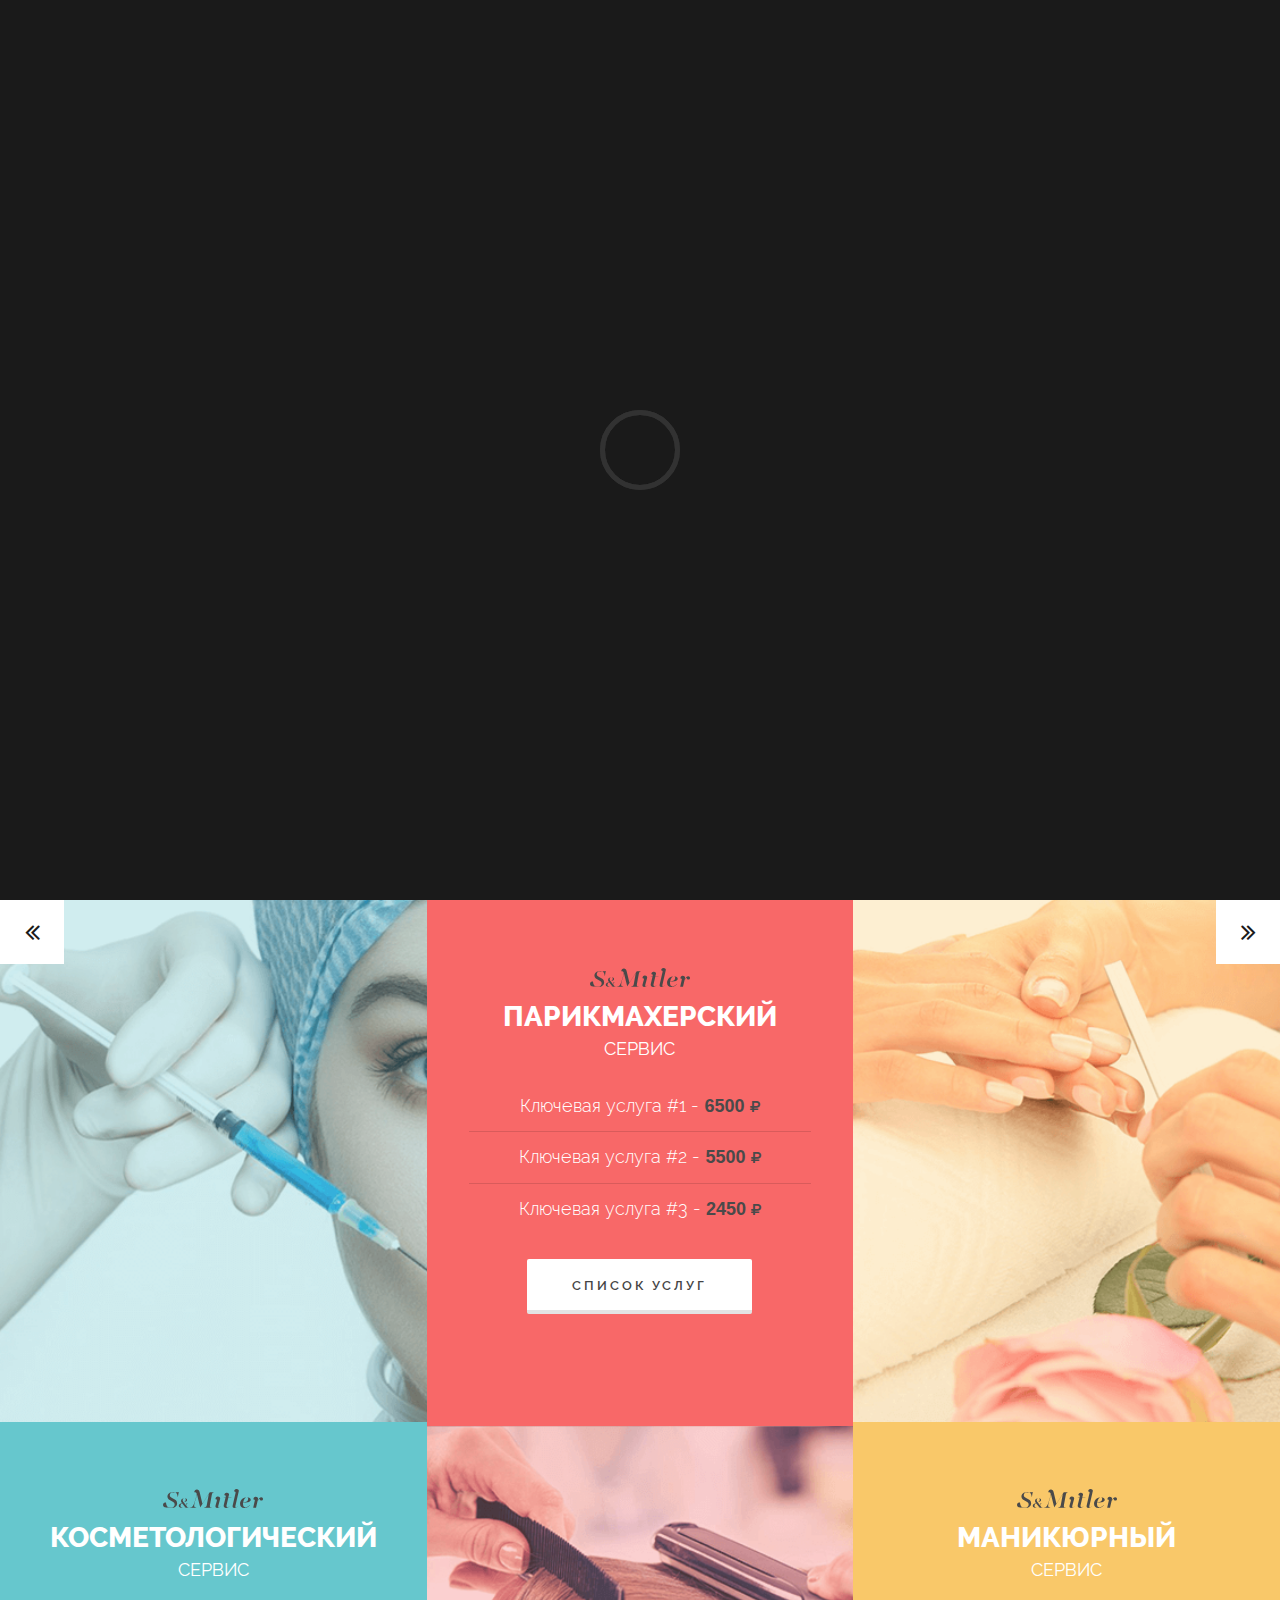
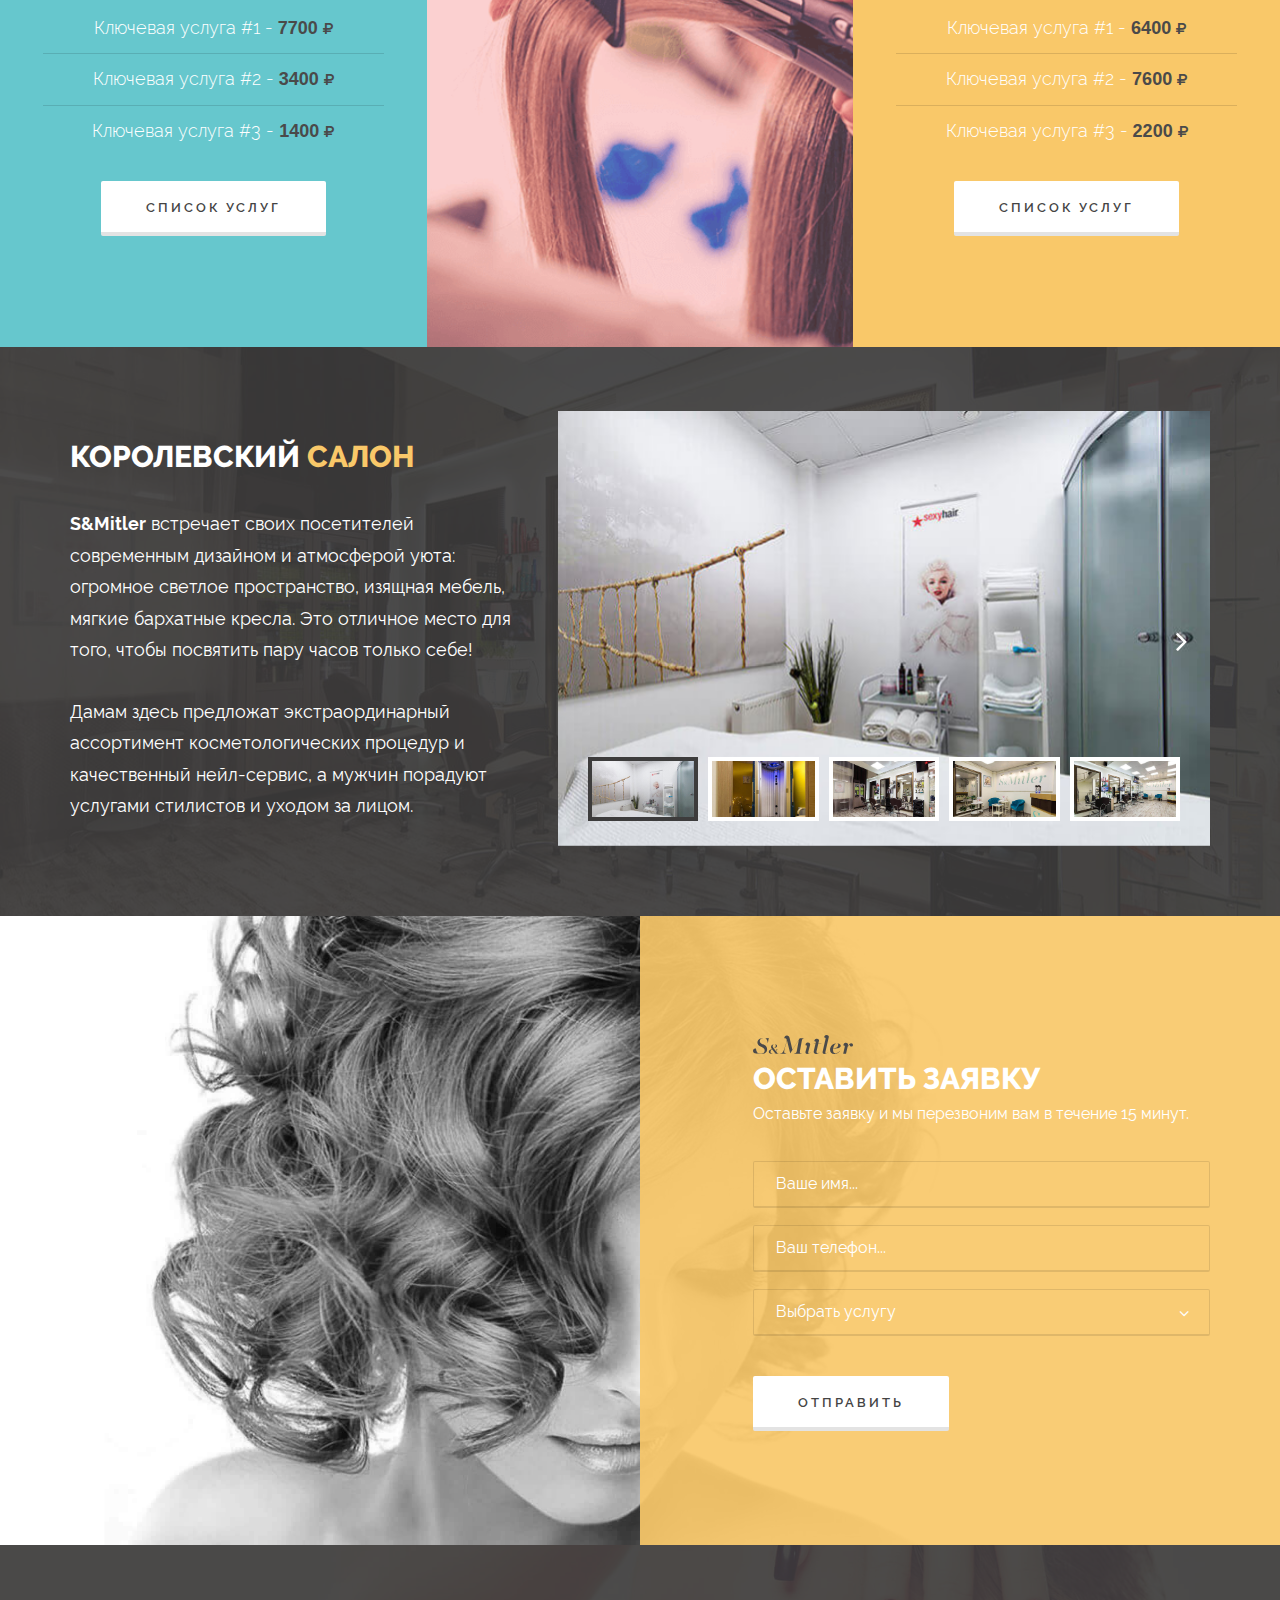
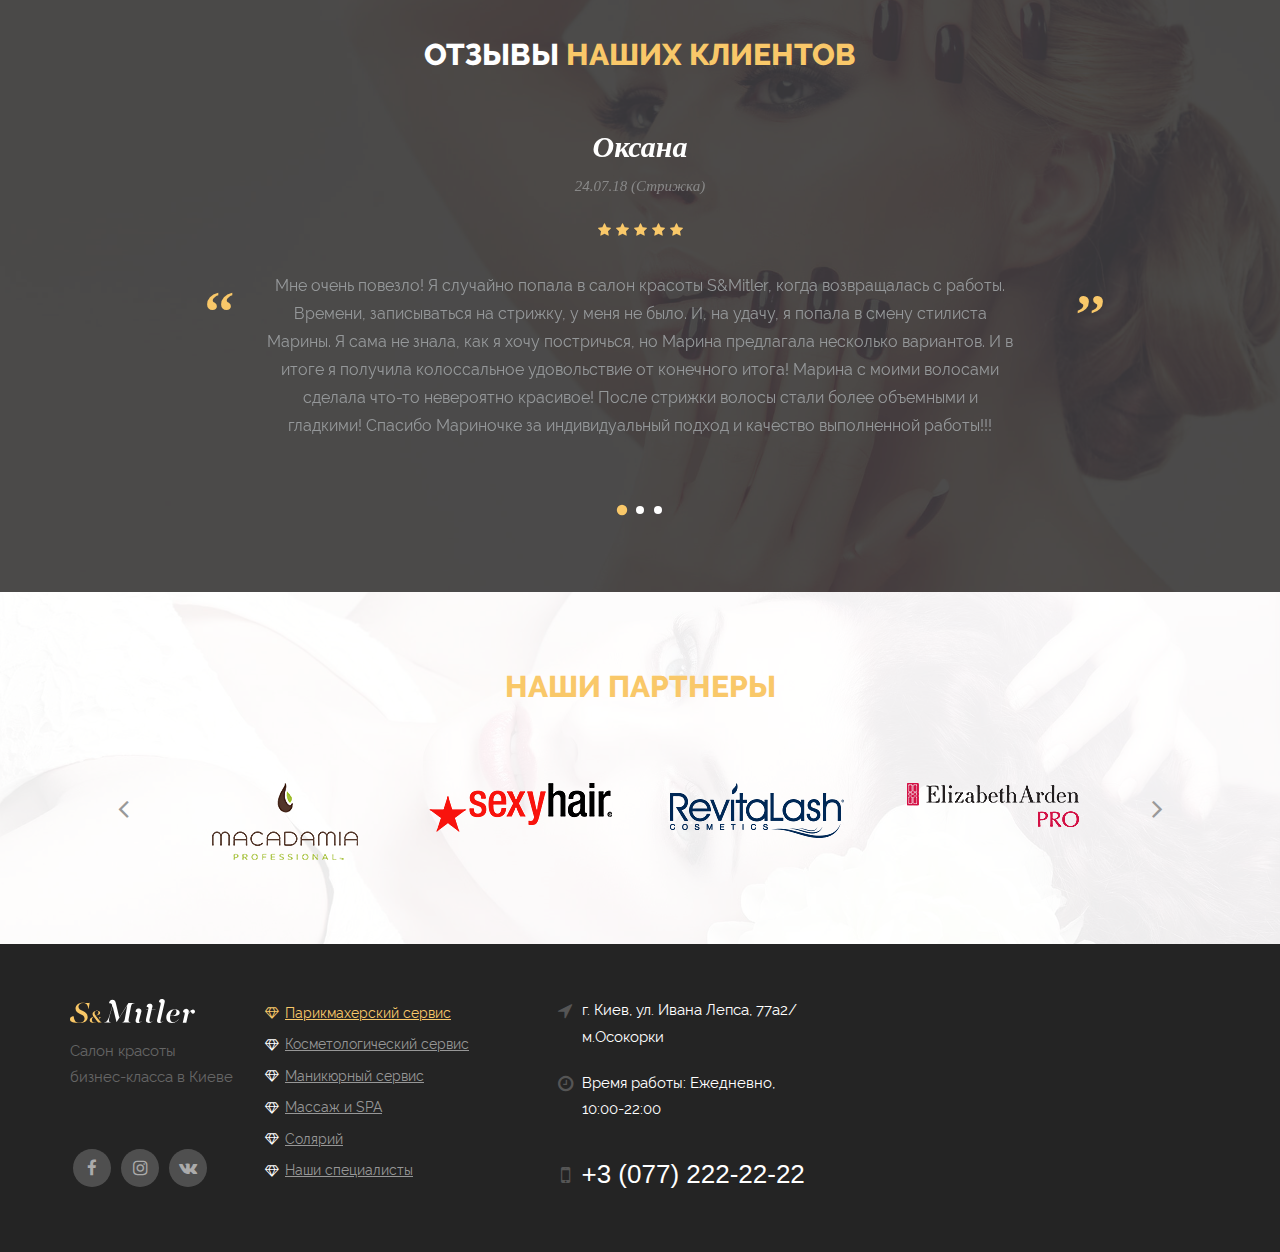
==== commit ac66975f: "S-M" ====
--- a/index.html
+++ b/index.html
@@ -6,7 +6,7 @@
 	<meta charset="utf-8">
 
 	<!-- Title Website -->
-	<title>S&Mitler</title>
+	<title>Smitler</title>
 
 	<!-- Description -->
 	<meta name="description" content="">
@@ -401,4 +401,4 @@
 	<script src="js/scripts.min.js"></script>
 
 </body>
-</html>
+</html>--- a/css/main.min.css
+++ b/css/main.min.css
@@ -1,12 +1,1096 @@
-@charset "UTF-8";html{font-family:sans-serif;-ms-text-size-adjust:100%;-webkit-text-size-adjust:100%}body{margin:0}article,aside,details,figcaption,figure,footer,header,hgroup,main,menu,nav,section,summary{display:block}audio,canvas,progress,video{display:inline-block;vertical-align:baseline}audio:not([controls]){display:none;height:0}[hidden],template{display:none}a{background-color:transparent}a:active,a:hover{outline:0}abbr[title]{border-bottom:1px dotted}b,strong{font-weight:700}dfn{font-style:italic}h1{font-size:2em;margin:.67em 0}mark{background:#ff0;color:#000}small{font-size:80%}sub,sup{font-size:75%;line-height:0;position:relative;vertical-align:baseline}sup{top:-.5em}sub{bottom:-.25em}img{border:0}svg:not(:root){overflow:hidden}figure{margin:1em 40px}hr{-webkit-box-sizing:content-box;-moz-box-sizing:content-box;box-sizing:content-box;height:0}pre{overflow:auto}code,kbd,pre,samp{font-family:monospace,monospace;font-size:1em}button,input,optgroup,select,textarea{color:inherit;font:inherit;margin:0}button{overflow:visible}button,select{text-transform:none}button,html input[type=button],input[type=reset],input[type=submit]{-webkit-appearance:button;cursor:pointer}button[disabled],html input[disabled]{cursor:default}button::-moz-focus-inner,input::-moz-focus-inner{border:0;padding:0}input{line-height:normal}input[type=checkbox],input[type=radio]{-webkit-box-sizing:border-box;-moz-box-sizing:border-box;box-sizing:border-box;padding:0}input[type=number]::-webkit-inner-spin-button,input[type=number]::-webkit-outer-spin-button{height:auto}input[type=search]{-webkit-appearance:textfield;-webkit-box-sizing:content-box;-moz-box-sizing:content-box;box-sizing:content-box}input[type=search]::-webkit-search-cancel-button,input[type=search]::-webkit-search-decoration{-webkit-appearance:none}fieldset{border:1px solid silver;margin:0 2px;padding:.35em .625em .75em}legend{border:0;padding:0}textarea{overflow:auto}optgroup{font-weight:700}table{border-collapse:collapse;border-spacing:0}td,th{padding:0}*{-webkit-box-sizing:border-box;-moz-box-sizing:border-box;box-sizing:border-box}:after,:before{-webkit-box-sizing:border-box;-moz-box-sizing:border-box;box-sizing:border-box}html{font-size:10px;-webkit-tap-highlight-color:transparent}body{font-family:"Helvetica Neue",Helvetica,Arial,sans-serif;font-size:14px;line-height:1.42857143;color:#333;background-color:#fff}button,input,select,textarea{font-family:inherit;font-size:inherit;line-height:inherit}a{color:#337ab7;text-decoration:none}a:focus,a:hover{color:#23527c;text-decoration:underline}a:focus{outline:5px auto -webkit-focus-ring-color;outline-offset:-2px}figure{margin:0}img{vertical-align:middle}.img-responsive{display:block;max-width:100%;height:auto}.img-rounded{border-radius:6px}.img-thumbnail{padding:4px;line-height:1.42857143;background-color:#fff;border:1px solid #ddd;border-radius:4px;-webkit-transition:all .2s ease-in-out;-o-transition:all .2s ease-in-out;transition:all .2s ease-in-out;display:inline-block;max-width:100%;height:auto}.img-circle{border-radius:50%}hr{margin-top:20px;margin-bottom:20px;border:0;border-top:1px solid #eee}.sr-only{position:absolute;width:1px;height:1px;margin:-1px;padding:0;overflow:hidden;clip:rect(0,0,0,0);border:0}.sr-only-focusable:active,.sr-only-focusable:focus{position:static;width:auto;height:auto;margin:0;overflow:visible;clip:auto}[role=button]{cursor:pointer}.container{margin-right:auto;margin-left:auto;padding-left:15px;padding-right:15px}@media (min-width:768px){.container{width:750px}}@media (min-width:992px){.container{width:970px}}@media (min-width:1200px){.container{width:1170px}}.container-fluid{margin-right:auto;margin-left:auto;padding-left:15px;padding-right:15px}.row{margin-left:-15px;margin-right:-15px}.col-lg-1,.col-lg-10,.col-lg-11,.col-lg-12,.col-lg-2,.col-lg-3,.col-lg-4,.col-lg-5,.col-lg-6,.col-lg-7,.col-lg-8,.col-lg-9,.col-md-1,.col-md-10,.col-md-11,.col-md-12,.col-md-2,.col-md-3,.col-md-4,.col-md-5,.col-md-6,.col-md-7,.col-md-8,.col-md-9,.col-sm-1,.col-sm-10,.col-sm-11,.col-sm-12,.col-sm-2,.col-sm-3,.col-sm-4,.col-sm-5,.col-sm-6,.col-sm-7,.col-sm-8,.col-sm-9,.col-xs-1,.col-xs-10,.col-xs-11,.col-xs-12,.col-xs-2,.col-xs-3,.col-xs-4,.col-xs-5,.col-xs-6,.col-xs-7,.col-xs-8,.col-xs-9{position:relative;min-height:1px;padding-left:15px;padding-right:15px}.col-xs-1,.col-xs-10,.col-xs-11,.col-xs-12,.col-xs-2,.col-xs-3,.col-xs-4,.col-xs-5,.col-xs-6,.col-xs-7,.col-xs-8,.col-xs-9{float:left}.col-xs-12{width:100%}.col-xs-11{width:91.66666667%}.col-xs-10{width:83.33333333%}.col-xs-9{width:75%}.col-xs-8{width:66.66666667%}.col-xs-7{width:58.33333333%}.col-xs-6{width:50%}.col-xs-5{width:41.66666667%}.col-xs-4{width:33.33333333%}.col-xs-3{width:25%}.col-xs-2{width:16.66666667%}.col-xs-1{width:8.33333333%}.col-xs-pull-12{right:100%}.col-xs-pull-11{right:91.66666667%}.col-xs-pull-10{right:83.33333333%}.col-xs-pull-9{right:75%}.col-xs-pull-8{right:66.66666667%}.col-xs-pull-7{right:58.33333333%}.col-xs-pull-6{right:50%}.col-xs-pull-5{right:41.66666667%}.col-xs-pull-4{right:33.33333333%}.col-xs-pull-3{right:25%}.col-xs-pull-2{right:16.66666667%}.col-xs-pull-1{right:8.33333333%}.col-xs-pull-0{right:auto}.col-xs-push-12{left:100%}.col-xs-push-11{left:91.66666667%}.col-xs-push-10{left:83.33333333%}.col-xs-push-9{left:75%}.col-xs-push-8{left:66.66666667%}.col-xs-push-7{left:58.33333333%}.col-xs-push-6{left:50%}.col-xs-push-5{left:41.66666667%}.col-xs-push-4{left:33.33333333%}.col-xs-push-3{left:25%}.col-xs-push-2{left:16.66666667%}.col-xs-push-1{left:8.33333333%}.col-xs-push-0{left:auto}.col-xs-offset-12{margin-left:100%}.col-xs-offset-11{margin-left:91.66666667%}.col-xs-offset-10{margin-left:83.33333333%}.col-xs-offset-9{margin-left:75%}.col-xs-offset-8{margin-left:66.66666667%}.col-xs-offset-7{margin-left:58.33333333%}.col-xs-offset-6{margin-left:50%}.col-xs-offset-5{margin-left:41.66666667%}.col-xs-offset-4{margin-left:33.33333333%}.col-xs-offset-3{margin-left:25%}.col-xs-offset-2{margin-left:16.66666667%}.col-xs-offset-1{margin-left:8.33333333%}.col-xs-offset-0{margin-left:0}@media (min-width:768px){.col-sm-1,.col-sm-10,.col-sm-11,.col-sm-12,.col-sm-2,.col-sm-3,.col-sm-4,.col-sm-5,.col-sm-6,.col-sm-7,.col-sm-8,.col-sm-9{float:left}.col-sm-12{width:100%}.col-sm-11{width:91.66666667%}.col-sm-10{width:83.33333333%}.col-sm-9{width:75%}.col-sm-8{width:66.66666667%}.col-sm-7{width:58.33333333%}.col-sm-6{width:50%}.col-sm-5{width:41.66666667%}.col-sm-4{width:33.33333333%}.col-sm-3{width:25%}.col-sm-2{width:16.66666667%}.col-sm-1{width:8.33333333%}.col-sm-pull-12{right:100%}.col-sm-pull-11{right:91.66666667%}.col-sm-pull-10{right:83.33333333%}.col-sm-pull-9{right:75%}.col-sm-pull-8{right:66.66666667%}.col-sm-pull-7{right:58.33333333%}.col-sm-pull-6{right:50%}.col-sm-pull-5{right:41.66666667%}.col-sm-pull-4{right:33.33333333%}.col-sm-pull-3{right:25%}.col-sm-pull-2{right:16.66666667%}.col-sm-pull-1{right:8.33333333%}.col-sm-pull-0{right:auto}.col-sm-push-12{left:100%}.col-sm-push-11{left:91.66666667%}.col-sm-push-10{left:83.33333333%}.col-sm-push-9{left:75%}.col-sm-push-8{left:66.66666667%}.col-sm-push-7{left:58.33333333%}.col-sm-push-6{left:50%}.col-sm-push-5{left:41.66666667%}.col-sm-push-4{left:33.33333333%}.col-sm-push-3{left:25%}.col-sm-push-2{left:16.66666667%}.col-sm-push-1{left:8.33333333%}.col-sm-push-0{left:auto}.col-sm-offset-12{margin-left:100%}.col-sm-offset-11{margin-left:91.66666667%}.col-sm-offset-10{margin-left:83.33333333%}.col-sm-offset-9{margin-left:75%}.col-sm-offset-8{margin-left:66.66666667%}.col-sm-offset-7{margin-left:58.33333333%}.col-sm-offset-6{margin-left:50%}.col-sm-offset-5{margin-left:41.66666667%}.col-sm-offset-4{margin-left:33.33333333%}.col-sm-offset-3{margin-left:25%}.col-sm-offset-2{margin-left:16.66666667%}.col-sm-offset-1{margin-left:8.33333333%}.col-sm-offset-0{margin-left:0}}@media (min-width:992px){.col-md-1,.col-md-10,.col-md-11,.col-md-12,.col-md-2,.col-md-3,.col-md-4,.col-md-5,.col-md-6,.col-md-7,.col-md-8,.col-md-9{float:left}.col-md-12{width:100%}.col-md-11{width:91.66666667%}.col-md-10{width:83.33333333%}.col-md-9{width:75%}.col-md-8{width:66.66666667%}.col-md-7{width:58.33333333%}.col-md-6{width:50%}.col-md-5{width:41.66666667%}.col-md-4{width:33.33333333%}.col-md-3{width:25%}.col-md-2{width:16.66666667%}.col-md-1{width:8.33333333%}.col-md-pull-12{right:100%}.col-md-pull-11{right:91.66666667%}.col-md-pull-10{right:83.33333333%}.col-md-pull-9{right:75%}.col-md-pull-8{right:66.66666667%}.col-md-pull-7{right:58.33333333%}.col-md-pull-6{right:50%}.col-md-pull-5{right:41.66666667%}.col-md-pull-4{right:33.33333333%}.col-md-pull-3{right:25%}.col-md-pull-2{right:16.66666667%}.col-md-pull-1{right:8.33333333%}.col-md-pull-0{right:auto}.col-md-push-12{left:100%}.col-md-push-11{left:91.66666667%}.col-md-push-10{left:83.33333333%}.col-md-push-9{left:75%}.col-md-push-8{left:66.66666667%}.col-md-push-7{left:58.33333333%}.col-md-push-6{left:50%}.col-md-push-5{left:41.66666667%}.col-md-push-4{left:33.33333333%}.col-md-push-3{left:25%}.col-md-push-2{left:16.66666667%}.col-md-push-1{left:8.33333333%}.col-md-push-0{left:auto}.col-md-offset-12{margin-left:100%}.col-md-offset-11{margin-left:91.66666667%}.col-md-offset-10{margin-left:83.33333333%}.col-md-offset-9{margin-left:75%}.col-md-offset-8{margin-left:66.66666667%}.col-md-offset-7{margin-left:58.33333333%}.col-md-offset-6{margin-left:50%}.col-md-offset-5{margin-left:41.66666667%}.col-md-offset-4{margin-left:33.33333333%}.col-md-offset-3{margin-left:25%}.col-md-offset-2{margin-left:16.66666667%}.col-md-offset-1{margin-left:8.33333333%}.col-md-offset-0{margin-left:0}}@media (min-width:1200px){.col-lg-1,.col-lg-10,.col-lg-11,.col-lg-12,.col-lg-2,.col-lg-3,.col-lg-4,.col-lg-5,.col-lg-6,.col-lg-7,.col-lg-8,.col-lg-9{float:left}.col-lg-12{width:100%}.col-lg-11{width:91.66666667%}.col-lg-10{width:83.33333333%}.col-lg-9{width:75%}.col-lg-8{width:66.66666667%}.col-lg-7{width:58.33333333%}.col-lg-6{width:50%}.col-lg-5{width:41.66666667%}.col-lg-4{width:33.33333333%}.col-lg-3{width:25%}.col-lg-2{width:16.66666667%}.col-lg-1{width:8.33333333%}.col-lg-pull-12{right:100%}.col-lg-pull-11{right:91.66666667%}.col-lg-pull-10{right:83.33333333%}.col-lg-pull-9{right:75%}.col-lg-pull-8{right:66.66666667%}.col-lg-pull-7{right:58.33333333%}.col-lg-pull-6{right:50%}.col-lg-pull-5{right:41.66666667%}.col-lg-pull-4{right:33.33333333%}.col-lg-pull-3{right:25%}.col-lg-pull-2{right:16.66666667%}.col-lg-pull-1{right:8.33333333%}.col-lg-pull-0{right:auto}.col-lg-push-12{left:100%}.col-lg-push-11{left:91.66666667%}.col-lg-push-10{left:83.33333333%}.col-lg-push-9{left:75%}.col-lg-push-8{left:66.66666667%}.col-lg-push-7{left:58.33333333%}.col-lg-push-6{left:50%}.col-lg-push-5{left:41.66666667%}.col-lg-push-4{left:33.33333333%}.col-lg-push-3{left:25%}.col-lg-push-2{left:16.66666667%}.col-lg-push-1{left:8.33333333%}.col-lg-push-0{left:auto}.col-lg-offset-12{margin-left:100%}.col-lg-offset-11{margin-left:91.66666667%}.col-lg-offset-10{margin-left:83.33333333%}.col-lg-offset-9{margin-left:75%}.col-lg-offset-8{margin-left:66.66666667%}.col-lg-offset-7{margin-left:58.33333333%}.col-lg-offset-6{margin-left:50%}.col-lg-offset-5{margin-left:41.66666667%}.col-lg-offset-4{margin-left:33.33333333%}.col-lg-offset-3{margin-left:25%}.col-lg-offset-2{margin-left:16.66666667%}.col-lg-offset-1{margin-left:8.33333333%}.col-lg-offset-0{margin-left:0}}.clearfix:after,.clearfix:before,.container-fluid:after,.container-fluid:before,.container:after,.container:before,.row:after,.row:before{content:" ";display:table}.clearfix:after,.container-fluid:after,.container:after,.row:after{clear:both}.center-block{display:block;margin-left:auto;margin-right:auto}.pull-right{float:right!important}.pull-left{float:left!important}.hide{display:none!important}.show{display:block!important}.invisible{visibility:hidden}.text-hide{font:0/0 a;color:transparent;text-shadow:none;background-color:transparent;border:0}.hidden{display:none!important}.affix{position:fixed}@-ms-viewport{width:device-width}.visible-lg,.visible-md,.visible-sm,.visible-xs{display:none!important}.visible-lg-block,.visible-lg-inline,.visible-lg-inline-block,.visible-md-block,.visible-md-inline,.visible-md-inline-block,.visible-sm-block,.visible-sm-inline,.visible-sm-inline-block,.visible-xs-block,.visible-xs-inline,.visible-xs-inline-block{display:none!important}@media (max-width:767px){.visible-xs{display:block!important}table.visible-xs{display:table!important}tr.visible-xs{display:table-row!important}td.visible-xs,th.visible-xs{display:table-cell!important}}@media (max-width:767px){.visible-xs-block{display:block!important}}@media (max-width:767px){.visible-xs-inline{display:inline!important}}@media (max-width:767px){.visible-xs-inline-block{display:inline-block!important}}@media (min-width:768px) and (max-width:991px){.visible-sm{display:block!important}table.visible-sm{display:table!important}tr.visible-sm{display:table-row!important}td.visible-sm,th.visible-sm{display:table-cell!important}}@media (min-width:768px) and (max-width:991px){.visible-sm-block{display:block!important}}@media (min-width:768px) and (max-width:991px){.visible-sm-inline{display:inline!important}}@media (min-width:768px) and (max-width:991px){.visible-sm-inline-block{display:inline-block!important}}@media (min-width:992px) and (max-width:1199px){.visible-md{display:block!important}table.visible-md{display:table!important}tr.visible-md{display:table-row!important}td.visible-md,th.visible-md{display:table-cell!important}}@media (min-width:992px) and (max-width:1199px){.visible-md-block{display:block!important}}@media (min-width:992px) and (max-width:1199px){.visible-md-inline{display:inline!important}}@media (min-width:992px) and (max-width:1199px){.visible-md-inline-block{display:inline-block!important}}@media (min-width:1200px){.visible-lg{display:block!important}table.visible-lg{display:table!important}tr.visible-lg{display:table-row!important}td.visible-lg,th.visible-lg{display:table-cell!important}}@media (min-width:1200px){.visible-lg-block{display:block!important}}@media (min-width:1200px){.visible-lg-inline{display:inline!important}}@media (min-width:1200px){.visible-lg-inline-block{display:inline-block!important}}@media (max-width:767px){.hidden-xs{display:none!important}}@media (min-width:768px) and (max-width:991px){.hidden-sm{display:none!important}}@media (min-width:992px) and (max-width:1199px){.hidden-md{display:none!important}}@media (min-width:1200px){.hidden-lg{display:none!important}}.visible-print{display:none!important}@media print{.visible-print{display:block!important}table.visible-print{display:table!important}tr.visible-print{display:table-row!important}td.visible-print,th.visible-print{display:table-cell!important}}.visible-print-block{display:none!important}@media print{.visible-print-block{display:block!important}}.visible-print-inline{display:none!important}@media print{.visible-print-inline{display:inline!important}}.visible-print-inline-block{display:none!important}@media print{.visible-print-inline-block{display:inline-block!important}}@media print{.hidden-print{display:none!important}}/*!
- *  Font Awesome 4.7.0 by @davegandy - http://fontawesome.io - @fontawesome
- *  License - http://fontawesome.io/license (Font: SIL OFL 1.1, CSS: MIT License)
- */@font-face{font-family:FontAwesome;src:url(../libs/fonts/fontawesome/fontawesome-webfont.eot?v=4.7.0);src:url(../libs/fonts/fontawesome/fontawesome-webfont.eot?#iefix&v=4.7.0) format('embedded-opentype'),url(../libs/fonts/fontawesome/fontawesome-webfont.woff2?v=4.7.0) format('woff2'),url(../libs/fonts/fontawesome/fontawesome-webfont.woff?v=4.7.0) format('woff'),url(../libs/fonts/fontawesome/fontawesome-webfont.ttf?v=4.7.0) format('truetype'),url(../libs/fonts/fontawesome/fontawesome-webfont.svg?v=4.7.0#fontawesomeregular) format('svg');font-weight:400;font-style:normal}.fa{display:inline-block;font:normal normal normal 14px/1 FontAwesome;font-size:inherit;text-rendering:auto;-webkit-font-smoothing:antialiased;-moz-osx-font-smoothing:grayscale}.fa-lg{font-size:1.33333333em;line-height:.75em;vertical-align:-15%}.fa-2x{font-size:2em}.fa-3x{font-size:3em}.fa-4x{font-size:4em}.fa-5x{font-size:5em}.fa-fw{width:1.28571429em;text-align:center}.fa-ul{padding-left:0;margin-left:2.14285714em;list-style-type:none}.fa-ul>li{position:relative}.fa-li{position:absolute;left:-2.14285714em;width:2.14285714em;top:.14285714em;text-align:center}.fa-li.fa-lg{left:-1.85714286em}.fa-border{padding:.2em .25em .15em;border:solid .08em #eee;border-radius:.1em}.fa-pull-left{float:left}.fa-pull-right{float:right}.fa.fa-pull-left{margin-right:.3em}.fa.fa-pull-right{margin-left:.3em}.pull-right{float:right}.pull-left{float:left}.fa.pull-left{margin-right:.3em}.fa.pull-right{margin-left:.3em}.fa-spin{-webkit-animation:fa-spin 2s infinite linear;animation:fa-spin 2s infinite linear}.fa-pulse{-webkit-animation:fa-spin 1s infinite steps(8);animation:fa-spin 1s infinite steps(8)}@-webkit-keyframes fa-spin{0%{-webkit-transform:rotate(0);transform:rotate(0)}100%{-webkit-transform:rotate(359deg);transform:rotate(359deg)}}@keyframes fa-spin{0%{-webkit-transform:rotate(0);transform:rotate(0)}100%{-webkit-transform:rotate(359deg);transform:rotate(359deg)}}.fa-rotate-90{-webkit-transform:rotate(90deg);-ms-transform:rotate(90deg);transform:rotate(90deg)}.fa-rotate-180{-webkit-transform:rotate(180deg);-ms-transform:rotate(180deg);transform:rotate(180deg)}.fa-rotate-270{-webkit-transform:rotate(270deg);-ms-transform:rotate(270deg);transform:rotate(270deg)}.fa-flip-horizontal{-webkit-transform:scale(-1,1);-ms-transform:scale(-1,1);transform:scale(-1,1)}.fa-flip-vertical{-webkit-transform:scale(1,-1);-ms-transform:scale(1,-1);transform:scale(1,-1)}:root .fa-flip-horizontal,:root .fa-flip-vertical,:root .fa-rotate-180,:root .fa-rotate-270,:root .fa-rotate-90{filter:none}.fa-stack{position:relative;display:inline-block;width:2em;height:2em;line-height:2em;vertical-align:middle}.fa-stack-1x,.fa-stack-2x{position:absolute;left:0;width:100%;text-align:center}.fa-stack-1x{line-height:inherit}.fa-stack-2x{font-size:2em}.fa-inverse{color:#fff}.fa-glass:before{content:"\f000"}.fa-music:before{content:"\f001"}.fa-search:before{content:"\f002"}.fa-envelope-o:before{content:"\f003"}.fa-heart:before{content:"\f004"}.fa-star:before{content:"\f005"}.fa-star-o:before{content:"\f006"}.fa-user:before{content:"\f007"}.fa-film:before{content:"\f008"}.fa-th-large:before{content:"\f009"}.fa-th:before{content:"\f00a"}.fa-th-list:before{content:"\f00b"}.fa-check:before{content:"\f00c"}.fa-close:before,.fa-remove:before,.fa-times:before{content:"\f00d"}.fa-search-plus:before{content:"\f00e"}.fa-search-minus:before{content:"\f010"}.fa-power-off:before{content:"\f011"}.fa-signal:before{content:"\f012"}.fa-cog:before,.fa-gear:before{content:"\f013"}.fa-trash-o:before{content:"\f014"}.fa-home:before{content:"\f015"}.fa-file-o:before{content:"\f016"}.fa-clock-o:before{content:"\f017"}.fa-road:before{content:"\f018"}.fa-download:before{content:"\f019"}.fa-arrow-circle-o-down:before{content:"\f01a"}.fa-arrow-circle-o-up:before{content:"\f01b"}.fa-inbox:before{content:"\f01c"}.fa-play-circle-o:before{content:"\f01d"}.fa-repeat:before,.fa-rotate-right:before{content:"\f01e"}.fa-refresh:before{content:"\f021"}.fa-list-alt:before{content:"\f022"}.fa-lock:before{content:"\f023"}.fa-flag:before{content:"\f024"}.fa-headphones:before{content:"\f025"}.fa-volume-off:before{content:"\f026"}.fa-volume-down:before{content:"\f027"}.fa-volume-up:before{content:"\f028"}.fa-qrcode:before{content:"\f029"}.fa-barcode:before{content:"\f02a"}.fa-tag:before{content:"\f02b"}.fa-tags:before{content:"\f02c"}.fa-book:before{content:"\f02d"}.fa-bookmark:before{content:"\f02e"}.fa-print:before{content:"\f02f"}.fa-camera:before{content:"\f030"}.fa-font:before{content:"\f031"}.fa-bold:before{content:"\f032"}.fa-italic:before{content:"\f033"}.fa-text-height:before{content:"\f034"}.fa-text-width:before{content:"\f035"}.fa-align-left:before{content:"\f036"}.fa-align-center:before{content:"\f037"}.fa-align-right:before{content:"\f038"}.fa-align-justify:before{content:"\f039"}.fa-list:before{content:"\f03a"}.fa-dedent:before,.fa-outdent:before{content:"\f03b"}.fa-indent:before{content:"\f03c"}.fa-video-camera:before{content:"\f03d"}.fa-image:before,.fa-photo:before,.fa-picture-o:before{content:"\f03e"}.fa-pencil:before{content:"\f040"}.fa-map-marker:before{content:"\f041"}.fa-adjust:before{content:"\f042"}.fa-tint:before{content:"\f043"}.fa-edit:before,.fa-pencil-square-o:before{content:"\f044"}.fa-share-square-o:before{content:"\f045"}.fa-check-square-o:before{content:"\f046"}.fa-arrows:before{content:"\f047"}.fa-step-backward:before{content:"\f048"}.fa-fast-backward:before{content:"\f049"}.fa-backward:before{content:"\f04a"}.fa-play:before{content:"\f04b"}.fa-pause:before{content:"\f04c"}.fa-stop:before{content:"\f04d"}.fa-forward:before{content:"\f04e"}.fa-fast-forward:before{content:"\f050"}.fa-step-forward:before{content:"\f051"}.fa-eject:before{content:"\f052"}.fa-chevron-left:before{content:"\f053"}.fa-chevron-right:before{content:"\f054"}.fa-plus-circle:before{content:"\f055"}.fa-minus-circle:before{content:"\f056"}.fa-times-circle:before{content:"\f057"}.fa-check-circle:before{content:"\f058"}.fa-question-circle:before{content:"\f059"}.fa-info-circle:before{content:"\f05a"}.fa-crosshairs:before{content:"\f05b"}.fa-times-circle-o:before{content:"\f05c"}.fa-check-circle-o:before{content:"\f05d"}.fa-ban:before{content:"\f05e"}.fa-arrow-left:before{content:"\f060"}.fa-arrow-right:before{content:"\f061"}.fa-arrow-up:before{content:"\f062"}.fa-arrow-down:before{content:"\f063"}.fa-mail-forward:before,.fa-share:before{content:"\f064"}.fa-expand:before{content:"\f065"}.fa-compress:before{content:"\f066"}.fa-plus:before{content:"\f067"}.fa-minus:before{content:"\f068"}.fa-asterisk:before{content:"\f069"}.fa-exclamation-circle:before{content:"\f06a"}.fa-gift:before{content:"\f06b"}.fa-leaf:before{content:"\f06c"}.fa-fire:before{content:"\f06d"}.fa-eye:before{content:"\f06e"}.fa-eye-slash:before{content:"\f070"}.fa-exclamation-triangle:before,.fa-warning:before{content:"\f071"}.fa-plane:before{content:"\f072"}.fa-calendar:before{content:"\f073"}.fa-random:before{content:"\f074"}.fa-comment:before{content:"\f075"}.fa-magnet:before{content:"\f076"}.fa-chevron-up:before{content:"\f077"}.fa-chevron-down:before{content:"\f078"}.fa-retweet:before{content:"\f079"}.fa-shopping-cart:before{content:"\f07a"}.fa-folder:before{content:"\f07b"}.fa-folder-open:before{content:"\f07c"}.fa-arrows-v:before{content:"\f07d"}.fa-arrows-h:before{content:"\f07e"}.fa-bar-chart-o:before,.fa-bar-chart:before{content:"\f080"}.fa-twitter-square:before{content:"\f081"}.fa-facebook-square:before{content:"\f082"}.fa-camera-retro:before{content:"\f083"}.fa-key:before{content:"\f084"}.fa-cogs:before,.fa-gears:before{content:"\f085"}.fa-comments:before{content:"\f086"}.fa-thumbs-o-up:before{content:"\f087"}.fa-thumbs-o-down:before{content:"\f088"}.fa-star-half:before{content:"\f089"}.fa-heart-o:before{content:"\f08a"}.fa-sign-out:before{content:"\f08b"}.fa-linkedin-square:before{content:"\f08c"}.fa-thumb-tack:before{content:"\f08d"}.fa-external-link:before{content:"\f08e"}.fa-sign-in:before{content:"\f090"}.fa-trophy:before{content:"\f091"}.fa-github-square:before{content:"\f092"}.fa-upload:before{content:"\f093"}.fa-lemon-o:before{content:"\f094"}.fa-phone:before{content:"\f095"}.fa-square-o:before{content:"\f096"}.fa-bookmark-o:before{content:"\f097"}.fa-phone-square:before{content:"\f098"}.fa-twitter:before{content:"\f099"}.fa-facebook-f:before,.fa-facebook:before{content:"\f09a"}.fa-github:before{content:"\f09b"}.fa-unlock:before{content:"\f09c"}.fa-credit-card:before{content:"\f09d"}.fa-feed:before,.fa-rss:before{content:"\f09e"}.fa-hdd-o:before{content:"\f0a0"}.fa-bullhorn:before{content:"\f0a1"}.fa-bell:before{content:"\f0f3"}.fa-certificate:before{content:"\f0a3"}.fa-hand-o-right:before{content:"\f0a4"}.fa-hand-o-left:before{content:"\f0a5"}.fa-hand-o-up:before{content:"\f0a6"}.fa-hand-o-down:before{content:"\f0a7"}.fa-arrow-circle-left:before{content:"\f0a8"}.fa-arrow-circle-right:before{content:"\f0a9"}.fa-arrow-circle-up:before{content:"\f0aa"}.fa-arrow-circle-down:before{content:"\f0ab"}.fa-globe:before{content:"\f0ac"}.fa-wrench:before{content:"\f0ad"}.fa-tasks:before{content:"\f0ae"}.fa-filter:before{content:"\f0b0"}.fa-briefcase:before{content:"\f0b1"}.fa-arrows-alt:before{content:"\f0b2"}.fa-group:before,.fa-users:before{content:"\f0c0"}.fa-chain:before,.fa-link:before{content:"\f0c1"}.fa-cloud:before{content:"\f0c2"}.fa-flask:before{content:"\f0c3"}.fa-cut:before,.fa-scissors:before{content:"\f0c4"}.fa-copy:before,.fa-files-o:before{content:"\f0c5"}.fa-paperclip:before{content:"\f0c6"}.fa-floppy-o:before,.fa-save:before{content:"\f0c7"}.fa-square:before{content:"\f0c8"}.fa-bars:before,.fa-navicon:before,.fa-reorder:before{content:"\f0c9"}.fa-list-ul:before{content:"\f0ca"}.fa-list-ol:before{content:"\f0cb"}.fa-strikethrough:before{content:"\f0cc"}.fa-underline:before{content:"\f0cd"}.fa-table:before{content:"\f0ce"}.fa-magic:before{content:"\f0d0"}.fa-truck:before{content:"\f0d1"}.fa-pinterest:before{content:"\f0d2"}.fa-pinterest-square:before{content:"\f0d3"}.fa-google-plus-square:before{content:"\f0d4"}.fa-google-plus:before{content:"\f0d5"}.fa-money:before{content:"\f0d6"}.fa-caret-down:before{content:"\f0d7"}.fa-caret-up:before{content:"\f0d8"}.fa-caret-left:before{content:"\f0d9"}.fa-caret-right:before{content:"\f0da"}.fa-columns:before{content:"\f0db"}.fa-sort:before,.fa-unsorted:before{content:"\f0dc"}.fa-sort-desc:before,.fa-sort-down:before{content:"\f0dd"}.fa-sort-asc:before,.fa-sort-up:before{content:"\f0de"}.fa-envelope:before{content:"\f0e0"}.fa-linkedin:before{content:"\f0e1"}.fa-rotate-left:before,.fa-undo:before{content:"\f0e2"}.fa-gavel:before,.fa-legal:before{content:"\f0e3"}.fa-dashboard:before,.fa-tachometer:before{content:"\f0e4"}.fa-comment-o:before{content:"\f0e5"}.fa-comments-o:before{content:"\f0e6"}.fa-bolt:before,.fa-flash:before{content:"\f0e7"}.fa-sitemap:before{content:"\f0e8"}.fa-umbrella:before{content:"\f0e9"}.fa-clipboard:before,.fa-paste:before{content:"\f0ea"}.fa-lightbulb-o:before{content:"\f0eb"}.fa-exchange:before{content:"\f0ec"}.fa-cloud-download:before{content:"\f0ed"}.fa-cloud-upload:before{content:"\f0ee"}.fa-user-md:before{content:"\f0f0"}.fa-stethoscope:before{content:"\f0f1"}.fa-suitcase:before{content:"\f0f2"}.fa-bell-o:before{content:"\f0a2"}.fa-coffee:before{content:"\f0f4"}.fa-cutlery:before{content:"\f0f5"}.fa-file-text-o:before{content:"\f0f6"}.fa-building-o:before{content:"\f0f7"}.fa-hospital-o:before{content:"\f0f8"}.fa-ambulance:before{content:"\f0f9"}.fa-medkit:before{content:"\f0fa"}.fa-fighter-jet:before{content:"\f0fb"}.fa-beer:before{content:"\f0fc"}.fa-h-square:before{content:"\f0fd"}.fa-plus-square:before{content:"\f0fe"}.fa-angle-double-left:before{content:"\f100"}.fa-angle-double-right:before{content:"\f101"}.fa-angle-double-up:before{content:"\f102"}.fa-angle-double-down:before{content:"\f103"}.fa-angle-left:before{content:"\f104"}.fa-angle-right:before{content:"\f105"}.fa-angle-up:before{content:"\f106"}.fa-angle-down:before{content:"\f107"}.fa-desktop:before{content:"\f108"}.fa-laptop:before{content:"\f109"}.fa-tablet:before{content:"\f10a"}.fa-mobile-phone:before,.fa-mobile:before{content:"\f10b"}.fa-circle-o:before{content:"\f10c"}.fa-quote-left:before{content:"\f10d"}.fa-quote-right:before{content:"\f10e"}.fa-spinner:before{content:"\f110"}.fa-circle:before{content:"\f111"}.fa-mail-reply:before,.fa-reply:before{content:"\f112"}.fa-github-alt:before{content:"\f113"}.fa-folder-o:before{content:"\f114"}.fa-folder-open-o:before{content:"\f115"}.fa-smile-o:before{content:"\f118"}.fa-frown-o:before{content:"\f119"}.fa-meh-o:before{content:"\f11a"}.fa-gamepad:before{content:"\f11b"}.fa-keyboard-o:before{content:"\f11c"}.fa-flag-o:before{content:"\f11d"}.fa-flag-checkered:before{content:"\f11e"}.fa-terminal:before{content:"\f120"}.fa-code:before{content:"\f121"}.fa-mail-reply-all:before,.fa-reply-all:before{content:"\f122"}.fa-star-half-empty:before,.fa-star-half-full:before,.fa-star-half-o:before{content:"\f123"}.fa-location-arrow:before{content:"\f124"}.fa-crop:before{content:"\f125"}.fa-code-fork:before{content:"\f126"}.fa-chain-broken:before,.fa-unlink:before{content:"\f127"}.fa-question:before{content:"\f128"}.fa-info:before{content:"\f129"}.fa-exclamation:before{content:"\f12a"}.fa-superscript:before{content:"\f12b"}.fa-subscript:before{content:"\f12c"}.fa-eraser:before{content:"\f12d"}.fa-puzzle-piece:before{content:"\f12e"}.fa-microphone:before{content:"\f130"}.fa-microphone-slash:before{content:"\f131"}.fa-shield:before{content:"\f132"}.fa-calendar-o:before{content:"\f133"}.fa-fire-extinguisher:before{content:"\f134"}.fa-rocket:before{content:"\f135"}.fa-maxcdn:before{content:"\f136"}.fa-chevron-circle-left:before{content:"\f137"}.fa-chevron-circle-right:before{content:"\f138"}.fa-chevron-circle-up:before{content:"\f139"}.fa-chevron-circle-down:before{content:"\f13a"}.fa-html5:before{content:"\f13b"}.fa-css3:before{content:"\f13c"}.fa-anchor:before{content:"\f13d"}.fa-unlock-alt:before{content:"\f13e"}.fa-bullseye:before{content:"\f140"}.fa-ellipsis-h:before{content:"\f141"}.fa-ellipsis-v:before{content:"\f142"}.fa-rss-square:before{content:"\f143"}.fa-play-circle:before{content:"\f144"}.fa-ticket:before{content:"\f145"}.fa-minus-square:before{content:"\f146"}.fa-minus-square-o:before{content:"\f147"}.fa-level-up:before{content:"\f148"}.fa-level-down:before{content:"\f149"}.fa-check-square:before{content:"\f14a"}.fa-pencil-square:before{content:"\f14b"}.fa-external-link-square:before{content:"\f14c"}.fa-share-square:before{content:"\f14d"}.fa-compass:before{content:"\f14e"}.fa-caret-square-o-down:before,.fa-toggle-down:before{content:"\f150"}.fa-caret-square-o-up:before,.fa-toggle-up:before{content:"\f151"}.fa-caret-square-o-right:before,.fa-toggle-right:before{content:"\f152"}.fa-eur:before,.fa-euro:before{content:"\f153"}.fa-gbp:before{content:"\f154"}.fa-dollar:before,.fa-usd:before{content:"\f155"}.fa-inr:before,.fa-rupee:before{content:"\f156"}.fa-cny:before,.fa-jpy:before,.fa-rmb:before,.fa-yen:before{content:"\f157"}.fa-rouble:before,.fa-rub:before,.fa-ruble:before{content:"\f158"}.fa-krw:before,.fa-won:before{content:"\f159"}.fa-bitcoin:before,.fa-btc:before{content:"\f15a"}.fa-file:before{content:"\f15b"}.fa-file-text:before{content:"\f15c"}.fa-sort-alpha-asc:before{content:"\f15d"}.fa-sort-alpha-desc:before{content:"\f15e"}.fa-sort-amount-asc:before{content:"\f160"}.fa-sort-amount-desc:before{content:"\f161"}.fa-sort-numeric-asc:before{content:"\f162"}.fa-sort-numeric-desc:before{content:"\f163"}.fa-thumbs-up:before{content:"\f164"}.fa-thumbs-down:before{content:"\f165"}.fa-youtube-square:before{content:"\f166"}.fa-youtube:before{content:"\f167"}.fa-xing:before{content:"\f168"}.fa-xing-square:before{content:"\f169"}.fa-youtube-play:before{content:"\f16a"}.fa-dropbox:before{content:"\f16b"}.fa-stack-overflow:before{content:"\f16c"}.fa-instagram:before{content:"\f16d"}.fa-flickr:before{content:"\f16e"}.fa-adn:before{content:"\f170"}.fa-bitbucket:before{content:"\f171"}.fa-bitbucket-square:before{content:"\f172"}.fa-tumblr:before{content:"\f173"}.fa-tumblr-square:before{content:"\f174"}.fa-long-arrow-down:before{content:"\f175"}.fa-long-arrow-up:before{content:"\f176"}.fa-long-arrow-left:before{content:"\f177"}.fa-long-arrow-right:before{content:"\f178"}.fa-apple:before{content:"\f179"}.fa-windows:before{content:"\f17a"}.fa-android:before{content:"\f17b"}.fa-linux:before{content:"\f17c"}.fa-dribbble:before{content:"\f17d"}.fa-skype:before{content:"\f17e"}.fa-foursquare:before{content:"\f180"}.fa-trello:before{content:"\f181"}.fa-female:before{content:"\f182"}.fa-male:before{content:"\f183"}.fa-gittip:before,.fa-gratipay:before{content:"\f184"}.fa-sun-o:before{content:"\f185"}.fa-moon-o:before{content:"\f186"}.fa-archive:before{content:"\f187"}.fa-bug:before{content:"\f188"}.fa-vk:before{content:"\f189"}.fa-weibo:before{content:"\f18a"}.fa-renren:before{content:"\f18b"}.fa-pagelines:before{content:"\f18c"}.fa-stack-exchange:before{content:"\f18d"}.fa-arrow-circle-o-right:before{content:"\f18e"}.fa-arrow-circle-o-left:before{content:"\f190"}.fa-caret-square-o-left:before,.fa-toggle-left:before{content:"\f191"}.fa-dot-circle-o:before{content:"\f192"}.fa-wheelchair:before{content:"\f193"}.fa-vimeo-square:before{content:"\f194"}.fa-try:before,.fa-turkish-lira:before{content:"\f195"}.fa-plus-square-o:before{content:"\f196"}.fa-space-shuttle:before{content:"\f197"}.fa-slack:before{content:"\f198"}.fa-envelope-square:before{content:"\f199"}.fa-wordpress:before{content:"\f19a"}.fa-openid:before{content:"\f19b"}.fa-bank:before,.fa-institution:before,.fa-university:before{content:"\f19c"}.fa-graduation-cap:before,.fa-mortar-board:before{content:"\f19d"}.fa-yahoo:before{content:"\f19e"}.fa-google:before{content:"\f1a0"}.fa-reddit:before{content:"\f1a1"}.fa-reddit-square:before{content:"\f1a2"}.fa-stumbleupon-circle:before{content:"\f1a3"}.fa-stumbleupon:before{content:"\f1a4"}.fa-delicious:before{content:"\f1a5"}.fa-digg:before{content:"\f1a6"}.fa-pied-piper-pp:before{content:"\f1a7"}.fa-pied-piper-alt:before{content:"\f1a8"}.fa-drupal:before{content:"\f1a9"}.fa-joomla:before{content:"\f1aa"}.fa-language:before{content:"\f1ab"}.fa-fax:before{content:"\f1ac"}.fa-building:before{content:"\f1ad"}.fa-child:before{content:"\f1ae"}.fa-paw:before{content:"\f1b0"}.fa-spoon:before{content:"\f1b1"}.fa-cube:before{content:"\f1b2"}.fa-cubes:before{content:"\f1b3"}.fa-behance:before{content:"\f1b4"}.fa-behance-square:before{content:"\f1b5"}.fa-steam:before{content:"\f1b6"}.fa-steam-square:before{content:"\f1b7"}.fa-recycle:before{content:"\f1b8"}.fa-automobile:before,.fa-car:before{content:"\f1b9"}.fa-cab:before,.fa-taxi:before{content:"\f1ba"}.fa-tree:before{content:"\f1bb"}.fa-spotify:before{content:"\f1bc"}.fa-deviantart:before{content:"\f1bd"}.fa-soundcloud:before{content:"\f1be"}.fa-database:before{content:"\f1c0"}.fa-file-pdf-o:before{content:"\f1c1"}.fa-file-word-o:before{content:"\f1c2"}.fa-file-excel-o:before{content:"\f1c3"}.fa-file-powerpoint-o:before{content:"\f1c4"}.fa-file-image-o:before,.fa-file-photo-o:before,.fa-file-picture-o:before{content:"\f1c5"}.fa-file-archive-o:before,.fa-file-zip-o:before{content:"\f1c6"}.fa-file-audio-o:before,.fa-file-sound-o:before{content:"\f1c7"}.fa-file-movie-o:before,.fa-file-video-o:before{content:"\f1c8"}.fa-file-code-o:before{content:"\f1c9"}.fa-vine:before{content:"\f1ca"}.fa-codepen:before{content:"\f1cb"}.fa-jsfiddle:before{content:"\f1cc"}.fa-life-bouy:before,.fa-life-buoy:before,.fa-life-ring:before,.fa-life-saver:before,.fa-support:before{content:"\f1cd"}.fa-circle-o-notch:before{content:"\f1ce"}.fa-ra:before,.fa-rebel:before,.fa-resistance:before{content:"\f1d0"}.fa-empire:before,.fa-ge:before{content:"\f1d1"}.fa-git-square:before{content:"\f1d2"}.fa-git:before{content:"\f1d3"}.fa-hacker-news:before,.fa-y-combinator-square:before,.fa-yc-square:before{content:"\f1d4"}.fa-tencent-weibo:before{content:"\f1d5"}.fa-qq:before{content:"\f1d6"}.fa-wechat:before,.fa-weixin:before{content:"\f1d7"}.fa-paper-plane:before,.fa-send:before{content:"\f1d8"}.fa-paper-plane-o:before,.fa-send-o:before{content:"\f1d9"}.fa-history:before{content:"\f1da"}.fa-circle-thin:before{content:"\f1db"}.fa-header:before{content:"\f1dc"}.fa-paragraph:before{content:"\f1dd"}.fa-sliders:before{content:"\f1de"}.fa-share-alt:before{content:"\f1e0"}.fa-share-alt-square:before{content:"\f1e1"}.fa-bomb:before{content:"\f1e2"}.fa-futbol-o:before,.fa-soccer-ball-o:before{content:"\f1e3"}.fa-tty:before{content:"\f1e4"}.fa-binoculars:before{content:"\f1e5"}.fa-plug:before{content:"\f1e6"}.fa-slideshare:before{content:"\f1e7"}.fa-twitch:before{content:"\f1e8"}.fa-yelp:before{content:"\f1e9"}.fa-newspaper-o:before{content:"\f1ea"}.fa-wifi:before{content:"\f1eb"}.fa-calculator:before{content:"\f1ec"}.fa-paypal:before{content:"\f1ed"}.fa-google-wallet:before{content:"\f1ee"}.fa-cc-visa:before{content:"\f1f0"}.fa-cc-mastercard:before{content:"\f1f1"}.fa-cc-discover:before{content:"\f1f2"}.fa-cc-amex:before{content:"\f1f3"}.fa-cc-paypal:before{content:"\f1f4"}.fa-cc-stripe:before{content:"\f1f5"}.fa-bell-slash:before{content:"\f1f6"}.fa-bell-slash-o:before{content:"\f1f7"}.fa-trash:before{content:"\f1f8"}.fa-copyright:before{content:"\f1f9"}.fa-at:before{content:"\f1fa"}.fa-eyedropper:before{content:"\f1fb"}.fa-paint-brush:before{content:"\f1fc"}.fa-birthday-cake:before{content:"\f1fd"}.fa-area-chart:before{content:"\f1fe"}.fa-pie-chart:before{content:"\f200"}.fa-line-chart:before{content:"\f201"}.fa-lastfm:before{content:"\f202"}.fa-lastfm-square:before{content:"\f203"}.fa-toggle-off:before{content:"\f204"}.fa-toggle-on:before{content:"\f205"}.fa-bicycle:before{content:"\f206"}.fa-bus:before{content:"\f207"}.fa-ioxhost:before{content:"\f208"}.fa-angellist:before{content:"\f209"}.fa-cc:before{content:"\f20a"}.fa-ils:before,.fa-shekel:before,.fa-sheqel:before{content:"\f20b"}.fa-meanpath:before{content:"\f20c"}.fa-buysellads:before{content:"\f20d"}.fa-connectdevelop:before{content:"\f20e"}.fa-dashcube:before{content:"\f210"}.fa-forumbee:before{content:"\f211"}.fa-leanpub:before{content:"\f212"}.fa-sellsy:before{content:"\f213"}.fa-shirtsinbulk:before{content:"\f214"}.fa-simplybuilt:before{content:"\f215"}.fa-skyatlas:before{content:"\f216"}.fa-cart-plus:before{content:"\f217"}.fa-cart-arrow-down:before{content:"\f218"}.fa-diamond:before{content:"\f219"}.fa-ship:before{content:"\f21a"}.fa-user-secret:before{content:"\f21b"}.fa-motorcycle:before{content:"\f21c"}.fa-street-view:before{content:"\f21d"}.fa-heartbeat:before{content:"\f21e"}.fa-venus:before{content:"\f221"}.fa-mars:before{content:"\f222"}.fa-mercury:before{content:"\f223"}.fa-intersex:before,.fa-transgender:before{content:"\f224"}.fa-transgender-alt:before{content:"\f225"}.fa-venus-double:before{content:"\f226"}.fa-mars-double:before{content:"\f227"}.fa-venus-mars:before{content:"\f228"}.fa-mars-stroke:before{content:"\f229"}.fa-mars-stroke-v:before{content:"\f22a"}.fa-mars-stroke-h:before{content:"\f22b"}.fa-neuter:before{content:"\f22c"}.fa-genderless:before{content:"\f22d"}.fa-facebook-official:before{content:"\f230"}.fa-pinterest-p:before{content:"\f231"}.fa-whatsapp:before{content:"\f232"}.fa-server:before{content:"\f233"}.fa-user-plus:before{content:"\f234"}.fa-user-times:before{content:"\f235"}.fa-bed:before,.fa-hotel:before{content:"\f236"}.fa-viacoin:before{content:"\f237"}.fa-train:before{content:"\f238"}.fa-subway:before{content:"\f239"}.fa-medium:before{content:"\f23a"}.fa-y-combinator:before,.fa-yc:before{content:"\f23b"}.fa-optin-monster:before{content:"\f23c"}.fa-opencart:before{content:"\f23d"}.fa-expeditedssl:before{content:"\f23e"}.fa-battery-4:before,.fa-battery-full:before,.fa-battery:before{content:"\f240"}.fa-battery-3:before,.fa-battery-three-quarters:before{content:"\f241"}.fa-battery-2:before,.fa-battery-half:before{content:"\f242"}.fa-battery-1:before,.fa-battery-quarter:before{content:"\f243"}.fa-battery-0:before,.fa-battery-empty:before{content:"\f244"}.fa-mouse-pointer:before{content:"\f245"}.fa-i-cursor:before{content:"\f246"}.fa-object-group:before{content:"\f247"}.fa-object-ungroup:before{content:"\f248"}.fa-sticky-note:before{content:"\f249"}.fa-sticky-note-o:before{content:"\f24a"}.fa-cc-jcb:before{content:"\f24b"}.fa-cc-diners-club:before{content:"\f24c"}.fa-clone:before{content:"\f24d"}.fa-balance-scale:before{content:"\f24e"}.fa-hourglass-o:before{content:"\f250"}.fa-hourglass-1:before,.fa-hourglass-start:before{content:"\f251"}.fa-hourglass-2:before,.fa-hourglass-half:before{content:"\f252"}.fa-hourglass-3:before,.fa-hourglass-end:before{content:"\f253"}.fa-hourglass:before{content:"\f254"}.fa-hand-grab-o:before,.fa-hand-rock-o:before{content:"\f255"}.fa-hand-paper-o:before,.fa-hand-stop-o:before{content:"\f256"}.fa-hand-scissors-o:before{content:"\f257"}.fa-hand-lizard-o:before{content:"\f258"}.fa-hand-spock-o:before{content:"\f259"}.fa-hand-pointer-o:before{content:"\f25a"}.fa-hand-peace-o:before{content:"\f25b"}.fa-trademark:before{content:"\f25c"}.fa-registered:before{content:"\f25d"}.fa-creative-commons:before{content:"\f25e"}.fa-gg:before{content:"\f260"}.fa-gg-circle:before{content:"\f261"}.fa-tripadvisor:before{content:"\f262"}.fa-odnoklassniki:before{content:"\f263"}.fa-odnoklassniki-square:before{content:"\f264"}.fa-get-pocket:before{content:"\f265"}.fa-wikipedia-w:before{content:"\f266"}.fa-safari:before{content:"\f267"}.fa-chrome:before{content:"\f268"}.fa-firefox:before{content:"\f269"}.fa-opera:before{content:"\f26a"}.fa-internet-explorer:before{content:"\f26b"}.fa-television:before,.fa-tv:before{content:"\f26c"}.fa-contao:before{content:"\f26d"}.fa-500px:before{content:"\f26e"}.fa-amazon:before{content:"\f270"}.fa-calendar-plus-o:before{content:"\f271"}.fa-calendar-minus-o:before{content:"\f272"}.fa-calendar-times-o:before{content:"\f273"}.fa-calendar-check-o:before{content:"\f274"}.fa-industry:before{content:"\f275"}.fa-map-pin:before{content:"\f276"}.fa-map-signs:before{content:"\f277"}.fa-map-o:before{content:"\f278"}.fa-map:before{content:"\f279"}.fa-commenting:before{content:"\f27a"}.fa-commenting-o:before{content:"\f27b"}.fa-houzz:before{content:"\f27c"}.fa-vimeo:before{content:"\f27d"}.fa-black-tie:before{content:"\f27e"}.fa-fonticons:before{content:"\f280"}.fa-reddit-alien:before{content:"\f281"}.fa-edge:before{content:"\f282"}.fa-credit-card-alt:before{content:"\f283"}.fa-codiepie:before{content:"\f284"}.fa-modx:before{content:"\f285"}.fa-fort-awesome:before{content:"\f286"}.fa-usb:before{content:"\f287"}.fa-product-hunt:before{content:"\f288"}.fa-mixcloud:before{content:"\f289"}.fa-scribd:before{content:"\f28a"}.fa-pause-circle:before{content:"\f28b"}.fa-pause-circle-o:before{content:"\f28c"}.fa-stop-circle:before{content:"\f28d"}.fa-stop-circle-o:before{content:"\f28e"}.fa-shopping-bag:before{content:"\f290"}.fa-shopping-basket:before{content:"\f291"}.fa-hashtag:before{content:"\f292"}.fa-bluetooth:before{content:"\f293"}.fa-bluetooth-b:before{content:"\f294"}.fa-percent:before{content:"\f295"}.fa-gitlab:before{content:"\f296"}.fa-wpbeginner:before{content:"\f297"}.fa-wpforms:before{content:"\f298"}.fa-envira:before{content:"\f299"}.fa-universal-access:before{content:"\f29a"}.fa-wheelchair-alt:before{content:"\f29b"}.fa-question-circle-o:before{content:"\f29c"}.fa-blind:before{content:"\f29d"}.fa-audio-description:before{content:"\f29e"}.fa-volume-control-phone:before{content:"\f2a0"}.fa-braille:before{content:"\f2a1"}.fa-assistive-listening-systems:before{content:"\f2a2"}.fa-american-sign-language-interpreting:before,.fa-asl-interpreting:before{content:"\f2a3"}.fa-deaf:before,.fa-deafness:before,.fa-hard-of-hearing:before{content:"\f2a4"}.fa-glide:before{content:"\f2a5"}.fa-glide-g:before{content:"\f2a6"}.fa-sign-language:before,.fa-signing:before{content:"\f2a7"}.fa-low-vision:before{content:"\f2a8"}.fa-viadeo:before{content:"\f2a9"}.fa-viadeo-square:before{content:"\f2aa"}.fa-snapchat:before{content:"\f2ab"}.fa-snapchat-ghost:before{content:"\f2ac"}.fa-snapchat-square:before{content:"\f2ad"}.fa-pied-piper:before{content:"\f2ae"}.fa-first-order:before{content:"\f2b0"}.fa-yoast:before{content:"\f2b1"}.fa-themeisle:before{content:"\f2b2"}.fa-google-plus-circle:before,.fa-google-plus-official:before{content:"\f2b3"}.fa-fa:before,.fa-font-awesome:before{content:"\f2b4"}.fa-handshake-o:before{content:"\f2b5"}.fa-envelope-open:before{content:"\f2b6"}.fa-envelope-open-o:before{content:"\f2b7"}.fa-linode:before{content:"\f2b8"}.fa-address-book:before{content:"\f2b9"}.fa-address-book-o:before{content:"\f2ba"}.fa-address-card:before,.fa-vcard:before{content:"\f2bb"}.fa-address-card-o:before,.fa-vcard-o:before{content:"\f2bc"}.fa-user-circle:before{content:"\f2bd"}.fa-user-circle-o:before{content:"\f2be"}.fa-user-o:before{content:"\f2c0"}.fa-id-badge:before{content:"\f2c1"}.fa-drivers-license:before,.fa-id-card:before{content:"\f2c2"}.fa-drivers-license-o:before,.fa-id-card-o:before{content:"\f2c3"}.fa-quora:before{content:"\f2c4"}.fa-free-code-camp:before{content:"\f2c5"}.fa-telegram:before{content:"\f2c6"}.fa-thermometer-4:before,.fa-thermometer-full:before,.fa-thermometer:before{content:"\f2c7"}.fa-thermometer-3:before,.fa-thermometer-three-quarters:before{content:"\f2c8"}.fa-thermometer-2:before,.fa-thermometer-half:before{content:"\f2c9"}.fa-thermometer-1:before,.fa-thermometer-quarter:before{content:"\f2ca"}.fa-thermometer-0:before,.fa-thermometer-empty:before{content:"\f2cb"}.fa-shower:before{content:"\f2cc"}.fa-bath:before,.fa-bathtub:before,.fa-s15:before{content:"\f2cd"}.fa-podcast:before{content:"\f2ce"}.fa-window-maximize:before{content:"\f2d0"}.fa-window-minimize:before{content:"\f2d1"}.fa-window-restore:before{content:"\f2d2"}.fa-times-rectangle:before,.fa-window-close:before{content:"\f2d3"}.fa-times-rectangle-o:before,.fa-window-close-o:before{content:"\f2d4"}.fa-bandcamp:before{content:"\f2d5"}.fa-grav:before{content:"\f2d6"}.fa-etsy:before{content:"\f2d7"}.fa-imdb:before{content:"\f2d8"}.fa-ravelry:before{content:"\f2d9"}.fa-eercast:before{content:"\f2da"}.fa-microchip:before{content:"\f2db"}.fa-snowflake-o:before{content:"\f2dc"}.fa-superpowers:before{content:"\f2dd"}.fa-wpexplorer:before{content:"\f2de"}.fa-meetup:before{content:"\f2e0"}.sr-only{position:absolute;width:1px;height:1px;padding:0;margin:-1px;overflow:hidden;clip:rect(0,0,0,0);border:0}.sr-only-focusable:active,.sr-only-focusable:focus{position:static;width:auto;height:auto;margin:0;overflow:visible;clip:auto}.mm-menu,.mm-panels,.mm-panels>.mm-panel{margin:0;left:0;right:0;top:0;z-index:0;box-sizing:border-box}.mm-btn,.mm-menu{box-sizing:border-box}.mm-listview a,.mm-listview a:hover,.mm-navbar a,.mm-navbar a:hover{text-decoration:none}.mm-listview .mm-next:before,.mm-listview>li:not(.mm-divider):after,.mm-next:after,.mm-prev:before{content:'';bottom:0}.mm-hidden{display:none!important}.mm-menu,.mm-panels>.mm-panel:not(.mm-hidden){display:block}.mm-wrapper{overflow-x:hidden;position:relative}.mm-menu{padding:0;position:absolute;bottom:0}.mm-panels,.mm-panels>.mm-panel{background:inherit;border-color:inherit;position:absolute;bottom:0}.mm-btn,.mm-panel.mm-highest{z-index:1}.mm-panels{overflow:hidden}.mm-panel{-webkit-transition:-webkit-transform .4s ease;transition:-webkit-transform .4s ease;transition:transform .4s ease;transition:transform .4s ease,-webkit-transform .4s ease;-webkit-transform:translate(100%,0);-ms-transform:translate(100%,0);transform:translate(100%,0);-webkit-transform:translate3d(100%,0,0);transform:translate3d(100%,0,0)}.mm-panel.mm-opened{-webkit-transform:translate(0,0);-ms-transform:translate(0,0);transform:translate(0,0);-webkit-transform:translate3d(0,0,0);transform:translate3d(0,0,0)}.mm-panel.mm-subopened{-webkit-transform:translate(-30%,0);-ms-transform:translate(-30%,0);transform:translate(-30%,0);-webkit-transform:translate3d(-30%,0,0);transform:translate3d(-30%,0,0)}.mm-panels>.mm-panel{-webkit-overflow-scrolling:touch;overflow:scroll;overflow-x:hidden;overflow-y:auto;padding:0 20px}.mm-listview .mm-divider,.mm-listview>li>a,.mm-listview>li>span,.mm-navbar .mm-title{text-overflow:ellipsis;white-space:nowrap;overflow:hidden}.mm-panels>.mm-panel.mm-hasnavbar{padding-top:40px}.mm-panels>.mm-panel:after,.mm-panels>.mm-panel:before{content:'';display:block;height:20px}.mm-vertical .mm-panel{-webkit-transform:none!important;-ms-transform:none!important;transform:none!important}.mm-listview .mm-vertical .mm-panel,.mm-vertical .mm-listview .mm-panel{display:none;padding:10px 0 10px 10px}.mm-listview .mm-vertical .mm-panel .mm-listview>li:last-child:after,.mm-vertical .mm-listview .mm-panel .mm-listview>li:last-child:after{border-color:transparent}.mm-vertical li.mm-opened>.mm-panel,li.mm-vertical.mm-opened>.mm-panel{display:block}.mm-listview>li.mm-vertical>.mm-next,.mm-vertical .mm-listview>li>.mm-next{height:40px;bottom:auto}.mm-listview>li.mm-vertical>.mm-next:after,.mm-vertical .mm-listview>li>.mm-next:after{top:16px;bottom:auto}.mm-listview>li.mm-vertical.mm-opened>.mm-next:after,.mm-vertical .mm-listview>li.mm-opened>.mm-next:after{-webkit-transform:rotate(225deg);-ms-transform:rotate(225deg);transform:rotate(225deg);right:19px}.mm-btn{width:40px;height:40px;position:absolute;top:0}.mm-clear:after,.mm-clear:before,.mm-close:after,.mm-close:before{content:'';border:2px solid transparent;display:block;width:5px;height:5px;margin:auto;position:absolute;top:0;bottom:0;-webkit-transform:rotate(-45deg);-ms-transform:rotate(-45deg);transform:rotate(-45deg)}.mm-clear:before,.mm-close:before{border-right:none;border-bottom:none;right:18px}.mm-clear:after,.mm-close:after{border-left:none;border-top:none;right:25px}.mm-next:after,.mm-prev:before{border-top:2px solid transparent;border-left:2px solid transparent;display:block;width:8px;height:8px;margin:auto;position:absolute;top:0}.mm-prev:before{-webkit-transform:rotate(-45deg);-ms-transform:rotate(-45deg);transform:rotate(-45deg);left:23px;right:auto}.mm-next:after{-webkit-transform:rotate(135deg);-ms-transform:rotate(135deg);transform:rotate(135deg);right:23px;left:auto}.mm-navbar{border-bottom:1px solid;border-color:inherit;text-align:center;line-height:20px;height:40px;padding:0 40px;margin:0;position:absolute;top:0;left:0;right:0}.mm-navbar>*{display:block;padding:10px 0}.mm-navbar .mm-btn:first-child{left:0}.mm-navbar .mm-btn:last-child{text-align:right;right:0}.mm-panel .mm-navbar{display:none}.mm-panel.mm-hasnavbar .mm-navbar{display:block}.mm-listview,.mm-listview>li{list-style:none;display:block;padding:0;margin:0}.mm-listview{font:inherit;font-size:14px;line-height:20px}.mm-listview>li{position:relative}.mm-listview>li,.mm-listview>li .mm-next,.mm-listview>li .mm-next:before,.mm-listview>li:after{border-color:inherit}.mm-listview>li>a,.mm-listview>li>span{color:inherit;display:block;padding:10px 10px 10px 20px;margin:0}.mm-listview>li:not(.mm-divider):after{border-bottom-width:1px;border-bottom-style:solid;display:block;position:absolute;right:0;left:20px}.mm-listview .mm-next{background:rgba(3,2,1,0);width:50px;padding:0;position:absolute;right:0;top:0;bottom:0;z-index:2}.mm-listview .mm-next:before{border-left-width:1px;border-left-style:solid;display:block;position:absolute;top:0;left:0}.mm-listview .mm-next+a,.mm-listview .mm-next+span{margin-right:50px}.mm-listview .mm-next.mm-fullsubopen{width:100%}.mm-listview .mm-next.mm-fullsubopen:before{border-left:none}.mm-listview .mm-next.mm-fullsubopen+a,.mm-listview .mm-next.mm-fullsubopen+span{padding-right:50px;margin-right:0}.mm-panels>.mm-panel>.mm-listview{margin:20px -20px}.mm-panels>.mm-panel>.mm-listview:first-child,.mm-panels>.mm-panel>.mm-navbar+.mm-listview{margin-top:-20px}.mm-listview .mm-inset{list-style:disc inside;padding:0 10px 15px 40px;margin:0}.mm-listview .mm-inset>li{padding:5px 0}.mm-listview .mm-divider{font-size:10px;text-transform:uppercase;text-indent:20px;line-height:25px}.mm-listview .mm-spacer{padding-top:40px}.mm-listview .mm-spacer>.mm-next{top:40px}.mm-listview .mm-spacer.mm-divider{padding-top:25px}.mm-menu{background:#f3f3f3;border-color:rgba(0,0,0,.1);color:rgba(0,0,0,.75)}.mm-menu .mm-navbar a,.mm-menu .mm-navbar>*{color:rgba(0,0,0,.3)}.mm-menu .mm-btn:after,.mm-menu .mm-btn:before{border-color:rgba(0,0,0,.3)}.mm-menu .mm-listview{border-color:rgba(0,0,0,.1)}.mm-menu .mm-listview>li .mm-next:after{border-color:rgba(0,0,0,.3)}.mm-menu .mm-listview>li a:not(.mm-next){-webkit-tap-highlight-color:rgba(255,255,255,.5);tap-highlight-color:rgba(255,255,255,.5)}.mm-menu .mm-listview>li.mm-selected>a:not(.mm-next),.mm-menu .mm-listview>li.mm-selected>span{background:rgba(255,255,255,.5)}.mm-menu .mm-divider,.mm-menu .mm-listview>li.mm-opened.mm-vertical>.mm-panel,.mm-menu .mm-listview>li.mm-opened.mm-vertical>a.mm-next,.mm-menu.mm-vertical .mm-listview>li.mm-opened>.mm-panel,.mm-menu.mm-vertical .mm-listview>li.mm-opened>a.mm-next{background:rgba(0,0,0,.05)}.mm-page{box-sizing:border-box;position:relative}.mm-slideout{-webkit-transition:-webkit-transform .4s ease;transition:-webkit-transform .4s ease;transition:transform .4s ease;transition:transform .4s ease,-webkit-transform .4s ease;z-index:1}html.mm-opened{overflow-x:hidden;position:relative}html.mm-blocking,html.mm-blocking body{overflow:hidden}html.mm-background .mm-page{background:inherit}#mm-blocker{background:rgba(3,2,1,0);display:none;width:100%;height:100%;position:fixed;top:0;left:0;z-index:2}html.mm-blocking #mm-blocker{display:block}.mm-menu.mm-offcanvas{z-index:0;display:none;position:fixed;width:80%;min-width:140px;max-width:440px}.mm-menu.mm-offcanvas.mm-current{display:block}.mm-menu.mm-offcanvas.mm-no-csstransforms.mm-current.mm-opened{z-index:10}html.mm-opening .mm-slideout{-webkit-transform:translate(80%,0);-ms-transform:translate(80%,0);transform:translate(80%,0);-webkit-transform:translate3d(80%,0,0);transform:translate3d(80%,0,0)}@media all and (max-width:175px){html.mm-opening .mm-slideout{-webkit-transform:translate(140px,0);-ms-transform:translate(140px,0);transform:translate(140px,0);-webkit-transform:translate3d(140px,0,0);transform:translate3d(140px,0,0)}}@media all and (min-width:550px){html.mm-opening .mm-slideout{-webkit-transform:translate(440px,0);-ms-transform:translate(440px,0);transform:translate(440px,0);-webkit-transform:translate3d(440px,0,0);transform:translate3d(440px,0,0)}}.mm-menu.mm-offcanvas.mm-autoheight.mm-bottom,.mm-menu.mm-offcanvas.mm-autoheight.mm-top{max-height:80%}.mm-menu.mm-offcanvas.mm-autoheight.mm-bottom.mm-fullscreen,.mm-menu.mm-offcanvas.mm-autoheight.mm-top.mm-fullscreen{max-height:100%}.mm-menu.mm-offcanvas.mm-measureheight .mm-panel{display:block!important}.mm-menu.mm-offcanvas.mm-measureheight>.mm-panels>.mm-panel{bottom:auto!important;height:auto!important}.mm-menu.mm-columns{-webkit-transition-property:width,max-width,-webkit-transform;transition-property:width,max-width,-webkit-transform;transition-property:transform,width,max-width;transition-property:transform,width,max-width,-webkit-transform}.mm-menu.mm-columns .mm-panels>.mm-panel{width:100%;right:auto;display:none;-webkit-transition-property:width,-webkit-transform;transition-property:width,-webkit-transform;transition-property:transform,width;transition-property:transform,width,-webkit-transform}.mm-menu.mm-columns .mm-panels>.mm-panel.mm-opened{border-right:1px solid;border-color:inherit;display:block;-webkit-transform:translate(0,0);-ms-transform:translate(0,0);transform:translate(0,0);-webkit-transform:translate3d(0,0,0);transform:translate3d(0,0,0)}.mm-menu.mm-columns .mm-panels>.mm-panel.mm-subopened{-webkit-transform:translate(-100%,0);-ms-transform:translate(-100%,0);transform:translate(-100%,0);-webkit-transform:translate3d(-100%,0,0);transform:translate3d(-100%,0,0);z-index:2}.mm-menu.mm-columns .mm-panels>.mm-panel.mm-columns-0{-webkit-transform:translate(0,0);-ms-transform:translate(0,0);transform:translate(0,0);-webkit-transform:translate3d(0,0,0);transform:translate3d(0,0,0)}.mm-menu.mm-columns .mm-panels>.mm-panel.mm-opened:not([class*=mm-columns-])~.mm-panel:not(.mm-opened).mm-columns-0{display:block;-webkit-transform:translate(100%,0);-ms-transform:translate(100%,0);transform:translate(100%,0);-webkit-transform:translate3d(100%,0,0);transform:translate3d(100%,0,0)}.mm-menu.mm-offcanvas.mm-columns-0{width:80%;min-width:140px;max-width:0}html.mm-opening.mm-columns-0 .mm-slideout{-webkit-transform:translate(80%,0);-ms-transform:translate(80%,0);transform:translate(80%,0);-webkit-transform:translate3d(80%,0,0);transform:translate3d(80%,0,0)}@media all and (max-width:175px){html.mm-opening.mm-columns-0 .mm-slideout{-webkit-transform:translate(140px,0);-ms-transform:translate(140px,0);transform:translate(140px,0);-webkit-transform:translate3d(140px,0,0);transform:translate3d(140px,0,0)}}@media all and (min-width:0px){html.mm-opening.mm-columns-0 .mm-slideout{-webkit-transform:translate(0,0);-ms-transform:translate(0,0);transform:translate(0,0);-webkit-transform:translate3d(0,0,0);transform:translate3d(0,0,0)}}html.mm-right.mm-opening.mm-columns-0 .mm-slideout{-webkit-transform:translate(-80%,0);-ms-transform:translate(-80%,0);transform:translate(-80%,0);-webkit-transform:translate3d(-80%,0,0);transform:translate3d(-80%,0,0)}@media all and (max-width:175px){html.mm-right.mm-opening.mm-columns-0 .mm-slideout{-webkit-transform:translate(-140px,0);-ms-transform:translate(-140px,0);transform:translate(-140px,0);-webkit-transform:translate3d(-140px,0,0);transform:translate3d(-140px,0,0)}}@media all and (min-width:0px){html.mm-right.mm-opening.mm-columns-0 .mm-slideout{-webkit-transform:translate(0,0);-ms-transform:translate(0,0);transform:translate(0,0);-webkit-transform:translate3d(0,0,0);transform:translate3d(0,0,0)}}.mm-menu.mm-columns .mm-panels>.mm-panel.mm-columns-1{-webkit-transform:translate(100%,0);-ms-transform:translate(100%,0);transform:translate(100%,0);-webkit-transform:translate3d(100%,0,0);transform:translate3d(100%,0,0)}.mm-menu.mm-columns .mm-panels>.mm-panel.mm-opened:not([class*=mm-columns-])~.mm-panel:not(.mm-opened).mm-columns-1{display:block;-webkit-transform:translate(200%,0);-ms-transform:translate(200%,0);transform:translate(200%,0);-webkit-transform:translate3d(200%,0,0);transform:translate3d(200%,0,0)}.mm-menu.mm-offcanvas.mm-columns-1{width:80%;min-width:140px;max-width:440px}html.mm-opening.mm-columns-1 .mm-slideout{-webkit-transform:translate(80%,0);-ms-transform:translate(80%,0);transform:translate(80%,0);-webkit-transform:translate3d(80%,0,0);transform:translate3d(80%,0,0)}@media all and (max-width:175px){html.mm-opening.mm-columns-1 .mm-slideout{-webkit-transform:translate(140px,0);-ms-transform:translate(140px,0);transform:translate(140px,0);-webkit-transform:translate3d(140px,0,0);transform:translate3d(140px,0,0)}}@media all and (min-width:550px){html.mm-opening.mm-columns-1 .mm-slideout{-webkit-transform:translate(440px,0);-ms-transform:translate(440px,0);transform:translate(440px,0);-webkit-transform:translate3d(440px,0,0);transform:translate3d(440px,0,0)}}html.mm-right.mm-opening.mm-columns-1 .mm-slideout{-webkit-transform:translate(-80%,0);-ms-transform:translate(-80%,0);transform:translate(-80%,0);-webkit-transform:translate3d(-80%,0,0);transform:translate3d(-80%,0,0)}@media all and (max-width:175px){html.mm-right.mm-opening.mm-columns-1 .mm-slideout{-webkit-transform:translate(-140px,0);-ms-transform:translate(-140px,0);transform:translate(-140px,0);-webkit-transform:translate3d(-140px,0,0);transform:translate3d(-140px,0,0)}}@media all and (min-width:550px){html.mm-right.mm-opening.mm-columns-1 .mm-slideout{-webkit-transform:translate(-440px,0);-ms-transform:translate(-440px,0);transform:translate(-440px,0);-webkit-transform:translate3d(-440px,0,0);transform:translate3d(-440px,0,0)}}.mm-menu.mm-columns-1 .mm-panels>.mm-panel{width:100%}.mm-menu.mm-columns .mm-panels>.mm-panel.mm-columns-2{-webkit-transform:translate(200%,0);-ms-transform:translate(200%,0);transform:translate(200%,0);-webkit-transform:translate3d(200%,0,0);transform:translate3d(200%,0,0)}.mm-menu.mm-columns .mm-panels>.mm-panel.mm-opened:not([class*=mm-columns-])~.mm-panel:not(.mm-opened).mm-columns-2{display:block;-webkit-transform:translate(300%,0);-ms-transform:translate(300%,0);transform:translate(300%,0);-webkit-transform:translate3d(300%,0,0);transform:translate3d(300%,0,0)}.mm-menu.mm-offcanvas.mm-columns-2{width:80%;min-width:140px;max-width:880px}html.mm-opening.mm-columns-2 .mm-slideout{-webkit-transform:translate(80%,0);-ms-transform:translate(80%,0);transform:translate(80%,0);-webkit-transform:translate3d(80%,0,0);transform:translate3d(80%,0,0)}@media all and (max-width:175px){html.mm-opening.mm-columns-2 .mm-slideout{-webkit-transform:translate(140px,0);-ms-transform:translate(140px,0);transform:translate(140px,0);-webkit-transform:translate3d(140px,0,0);transform:translate3d(140px,0,0)}}@media all and (min-width:1100px){html.mm-opening.mm-columns-2 .mm-slideout{-webkit-transform:translate(880px,0);-ms-transform:translate(880px,0);transform:translate(880px,0);-webkit-transform:translate3d(880px,0,0);transform:translate3d(880px,0,0)}}html.mm-right.mm-opening.mm-columns-2 .mm-slideout{-webkit-transform:translate(-80%,0);-ms-transform:translate(-80%,0);transform:translate(-80%,0);-webkit-transform:translate3d(-80%,0,0);transform:translate3d(-80%,0,0)}@media all and (max-width:175px){html.mm-right.mm-opening.mm-columns-2 .mm-slideout{-webkit-transform:translate(-140px,0);-ms-transform:translate(-140px,0);transform:translate(-140px,0);-webkit-transform:translate3d(-140px,0,0);transform:translate3d(-140px,0,0)}}@media all and (min-width:1100px){html.mm-right.mm-opening.mm-columns-2 .mm-slideout{-webkit-transform:translate(-880px,0);-ms-transform:translate(-880px,0);transform:translate(-880px,0);-webkit-transform:translate3d(-880px,0,0);transform:translate3d(-880px,0,0)}}.mm-menu.mm-columns-2 .mm-panels>.mm-panel{width:50%}.mm-menu.mm-columns .mm-panels>.mm-panel.mm-columns-3{-webkit-transform:translate(300%,0);-ms-transform:translate(300%,0);transform:translate(300%,0);-webkit-transform:translate3d(300%,0,0);transform:translate3d(300%,0,0)}.mm-menu.mm-columns .mm-panels>.mm-panel.mm-opened:not([class*=mm-columns-])~.mm-panel:not(.mm-opened).mm-columns-3{display:block;-webkit-transform:translate(400%,0);-ms-transform:translate(400%,0);transform:translate(400%,0);-webkit-transform:translate3d(400%,0,0);transform:translate3d(400%,0,0)}.mm-menu.mm-offcanvas.mm-columns-3{width:80%;min-width:140px;max-width:1320px}html.mm-opening.mm-columns-3 .mm-slideout{-webkit-transform:translate(80%,0);-ms-transform:translate(80%,0);transform:translate(80%,0);-webkit-transform:translate3d(80%,0,0);transform:translate3d(80%,0,0)}@media all and (max-width:175px){html.mm-opening.mm-columns-3 .mm-slideout{-webkit-transform:translate(140px,0);-ms-transform:translate(140px,0);transform:translate(140px,0);-webkit-transform:translate3d(140px,0,0);transform:translate3d(140px,0,0)}}@media all and (min-width:1650px){html.mm-opening.mm-columns-3 .mm-slideout{-webkit-transform:translate(1320px,0);-ms-transform:translate(1320px,0);transform:translate(1320px,0);-webkit-transform:translate3d(1320px,0,0);transform:translate3d(1320px,0,0)}}html.mm-right.mm-opening.mm-columns-3 .mm-slideout{-webkit-transform:translate(-80%,0);-ms-transform:translate(-80%,0);transform:translate(-80%,0);-webkit-transform:translate3d(-80%,0,0);transform:translate3d(-80%,0,0)}@media all and (max-width:175px){html.mm-right.mm-opening.mm-columns-3 .mm-slideout{-webkit-transform:translate(-140px,0);-ms-transform:translate(-140px,0);transform:translate(-140px,0);-webkit-transform:translate3d(-140px,0,0);transform:translate3d(-140px,0,0)}}@media all and (min-width:1650px){html.mm-right.mm-opening.mm-columns-3 .mm-slideout{-webkit-transform:translate(-1320px,0);-ms-transform:translate(-1320px,0);transform:translate(-1320px,0);-webkit-transform:translate3d(-1320px,0,0);transform:translate3d(-1320px,0,0)}}.mm-menu.mm-columns-3 .mm-panels>.mm-panel{width:33.34%}.mm-menu.mm-columns .mm-panels>.mm-panel.mm-columns-4{-webkit-transform:translate(400%,0);-ms-transform:translate(400%,0);transform:translate(400%,0);-webkit-transform:translate3d(400%,0,0);transform:translate3d(400%,0,0)}.mm-menu.mm-columns .mm-panels>.mm-panel.mm-opened:not([class*=mm-columns-])~.mm-panel:not(.mm-opened).mm-columns-4{display:block;-webkit-transform:translate(500%,0);-ms-transform:translate(500%,0);transform:translate(500%,0);-webkit-transform:translate3d(500%,0,0);transform:translate3d(500%,0,0)}.mm-menu.mm-offcanvas.mm-columns-4{width:80%;min-width:140px;max-width:1760px}html.mm-opening.mm-columns-4 .mm-slideout{-webkit-transform:translate(80%,0);-ms-transform:translate(80%,0);transform:translate(80%,0);-webkit-transform:translate3d(80%,0,0);transform:translate3d(80%,0,0)}@media all and (max-width:175px){html.mm-opening.mm-columns-4 .mm-slideout{-webkit-transform:translate(140px,0);-ms-transform:translate(140px,0);transform:translate(140px,0);-webkit-transform:translate3d(140px,0,0);transform:translate3d(140px,0,0)}}@media all and (min-width:2200px){html.mm-opening.mm-columns-4 .mm-slideout{-webkit-transform:translate(1760px,0);-ms-transform:translate(1760px,0);transform:translate(1760px,0);-webkit-transform:translate3d(1760px,0,0);transform:translate3d(1760px,0,0)}}html.mm-right.mm-opening.mm-columns-4 .mm-slideout{-webkit-transform:translate(-80%,0);-ms-transform:translate(-80%,0);transform:translate(-80%,0);-webkit-transform:translate3d(-80%,0,0);transform:translate3d(-80%,0,0)}@media all and (max-width:175px){html.mm-right.mm-opening.mm-columns-4 .mm-slideout{-webkit-transform:translate(-140px,0);-ms-transform:translate(-140px,0);transform:translate(-140px,0);-webkit-transform:translate3d(-140px,0,0);transform:translate3d(-140px,0,0)}}@media all and (min-width:2200px){html.mm-right.mm-opening.mm-columns-4 .mm-slideout{-webkit-transform:translate(-1760px,0);-ms-transform:translate(-1760px,0);transform:translate(-1760px,0);-webkit-transform:translate3d(-1760px,0,0);transform:translate3d(-1760px,0,0)}}.mm-menu.mm-columns-4 .mm-panels>.mm-panel{width:25%}.mm-menu.mm-columns .mm-panels>.mm-panel.mm-columns-5{-webkit-transform:translate(500%,0);-ms-transform:translate(500%,0);transform:translate(500%,0);-webkit-transform:translate3d(500%,0,0);transform:translate3d(500%,0,0)}.mm-menu.mm-columns .mm-panels>.mm-panel.mm-opened:not([class*=mm-columns-])~.mm-panel:not(.mm-opened).mm-columns-5{display:block;-webkit-transform:translate(600%,0);-ms-transform:translate(600%,0);transform:translate(600%,0);-webkit-transform:translate3d(600%,0,0);transform:translate3d(600%,0,0)}.mm-menu.mm-offcanvas.mm-columns-5{width:80%;min-width:140px;max-width:2200px}html.mm-opening.mm-columns-5 .mm-slideout{-webkit-transform:translate(80%,0);-ms-transform:translate(80%,0);transform:translate(80%,0);-webkit-transform:translate3d(80%,0,0);transform:translate3d(80%,0,0)}@media all and (max-width:175px){html.mm-opening.mm-columns-5 .mm-slideout{-webkit-transform:translate(140px,0);-ms-transform:translate(140px,0);transform:translate(140px,0);-webkit-transform:translate3d(140px,0,0);transform:translate3d(140px,0,0)}}@media all and (min-width:2750px){html.mm-opening.mm-columns-5 .mm-slideout{-webkit-transform:translate(2200px,0);-ms-transform:translate(2200px,0);transform:translate(2200px,0);-webkit-transform:translate3d(2200px,0,0);transform:translate3d(2200px,0,0)}}html.mm-right.mm-opening.mm-columns-5 .mm-slideout{-webkit-transform:translate(-80%,0);-ms-transform:translate(-80%,0);transform:translate(-80%,0);-webkit-transform:translate3d(-80%,0,0);transform:translate3d(-80%,0,0)}@media all and (max-width:175px){html.mm-right.mm-opening.mm-columns-5 .mm-slideout{-webkit-transform:translate(-140px,0);-ms-transform:translate(-140px,0);transform:translate(-140px,0);-webkit-transform:translate3d(-140px,0,0);transform:translate3d(-140px,0,0)}}@media all and (min-width:2750px){html.mm-right.mm-opening.mm-columns-5 .mm-slideout{-webkit-transform:translate(-2200px,0);-ms-transform:translate(-2200px,0);transform:translate(-2200px,0);-webkit-transform:translate3d(-2200px,0,0);transform:translate3d(-2200px,0,0)}}.mm-menu.mm-columns-5 .mm-panels>.mm-panel{width:20%}.mm-menu.mm-columns .mm-panels>.mm-panel.mm-columns-6{-webkit-transform:translate(600%,0);-ms-transform:translate(600%,0);transform:translate(600%,0);-webkit-transform:translate3d(600%,0,0);transform:translate3d(600%,0,0)}.mm-menu.mm-columns .mm-panels>.mm-panel.mm-opened:not([class*=mm-columns-])~.mm-panel:not(.mm-opened).mm-columns-6{display:block;-webkit-transform:translate(700%,0);-ms-transform:translate(700%,0);transform:translate(700%,0);-webkit-transform:translate3d(700%,0,0);transform:translate3d(700%,0,0)}.mm-menu.mm-offcanvas.mm-columns-6{width:80%;min-width:140px;max-width:2640px}html.mm-opening.mm-columns-6 .mm-slideout{-webkit-transform:translate(80%,0);-ms-transform:translate(80%,0);transform:translate(80%,0);-webkit-transform:translate3d(80%,0,0);transform:translate3d(80%,0,0)}@media all and (max-width:175px){html.mm-opening.mm-columns-6 .mm-slideout{-webkit-transform:translate(140px,0);-ms-transform:translate(140px,0);transform:translate(140px,0);-webkit-transform:translate3d(140px,0,0);transform:translate3d(140px,0,0)}}@media all and (min-width:3300px){html.mm-opening.mm-columns-6 .mm-slideout{-webkit-transform:translate(2640px,0);-ms-transform:translate(2640px,0);transform:translate(2640px,0);-webkit-transform:translate3d(2640px,0,0);transform:translate3d(2640px,0,0)}}html.mm-right.mm-opening.mm-columns-6 .mm-slideout{-webkit-transform:translate(-80%,0);-ms-transform:translate(-80%,0);transform:translate(-80%,0);-webkit-transform:translate3d(-80%,0,0);transform:translate3d(-80%,0,0)}@media all and (max-width:175px){html.mm-right.mm-opening.mm-columns-6 .mm-slideout{-webkit-transform:translate(-140px,0);-ms-transform:translate(-140px,0);transform:translate(-140px,0);-webkit-transform:translate3d(-140px,0,0);transform:translate3d(-140px,0,0)}}@media all and (min-width:3300px){html.mm-right.mm-opening.mm-columns-6 .mm-slideout{-webkit-transform:translate(-2640px,0);-ms-transform:translate(-2640px,0);transform:translate(-2640px,0);-webkit-transform:translate3d(-2640px,0,0);transform:translate3d(-2640px,0,0)}}.mm-menu.mm-columns-6 .mm-panels>.mm-panel{width:16.67%}em.mm-counter{font:inherit;font-size:14px;font-style:normal;text-indent:0;line-height:20px;display:block;margin-top:-10px;position:absolute;right:45px;top:50%}em.mm-counter+a.mm-next{width:90px}em.mm-counter+a.mm-next+a,em.mm-counter+a.mm-next+span{margin-right:90px}em.mm-counter+a.mm-fullsubopen{padding-left:0}.mm-listview em.mm-counter+.mm-next.mm-fullsubopen+a,.mm-listview em.mm-counter+.mm-next.mm-fullsubopen+span,em.mm-counter+a.mm-fullsubopen+a,em.mm-counter+a.mm-fullsubopen+span{padding-right:90px}.mm-vertical>.mm-counter{top:12px;margin-top:0}.mm-vertical.mm-spacer>.mm-counter{margin-top:40px}.mm-nosubresults>.mm-counter{display:none}.mm-menu em.mm-counter{color:rgba(0,0,0,.3)}.mm-divider>span{text-overflow:ellipsis;white-space:nowrap;overflow:hidden;padding:0;line-height:25px}.mm-divider.mm-opened a.mm-next:after{-webkit-transform:rotate(45deg);-ms-transform:rotate(45deg);transform:rotate(45deg)}.mm-collapsed:not(.mm-uncollapsed){display:none}.mm-fixeddivider{background:inherit;display:none;position:absolute;top:0;left:0;right:0;z-index:2;-webkit-transform:translate(0,0);-ms-transform:translate(0,0);transform:translate(0,0);-webkit-transform:translate3d(0,0,0);transform:translate3d(0,0,0)}.mm-fixeddivider:after{content:none!important;display:none!important}.mm-hasdividers .mm-fixeddivider{display:block}.mm-menu .mm-fixeddivider span{background:rgba(0,0,0,.05)}html.mm-opened.mm-dragging .mm-menu,html.mm-opened.mm-dragging .mm-slideout{-webkit-transition-duration:0s;transition-duration:0s}.mm-menu.mm-dropdown{box-shadow:0 2px 10px rgba(0,0,0,.3);height:80%}html.mm-dropdown .mm-slideout{-webkit-transform:none!important;-ms-transform:none!important;transform:none!important;z-index:0}html.mm-dropdown #mm-blocker{-webkit-transition-delay:0s!important;transition-delay:0s!important;z-index:1}html.mm-dropdown .mm-menu{z-index:2}html.mm-dropdown.mm-opened:not(.mm-opening) .mm-menu{display:none}.mm-menu.mm-tip:before{content:'';background:inherit;box-shadow:0 2px 10px rgba(0,0,0,.3);display:block;width:15px;height:15px;position:absolute;z-index:0;-webkit-transform:rotate(45deg);-ms-transform:rotate(45deg);transform:rotate(45deg)}.mm-menu.mm-tipleft:before{left:22px}.mm-menu.mm-tipright:before{right:22px}.mm-menu.mm-tiptop:before{top:-8px}.mm-menu.mm-tipbottom:before{bottom:-8px}.mm-iconpanel .mm-panel{-webkit-transition-property:left,-webkit-transform;transition-property:left,-webkit-transform;transition-property:transform,left;transition-property:transform,left,-webkit-transform}.mm-iconpanel .mm-panel.mm-opened{border-left:1px solid;border-color:inherit}.mm-iconpanel .mm-panel.mm-subopened{overflow-y:hidden;left:-40px;-webkit-transform:translate(0,0);-ms-transform:translate(0,0);transform:translate(0,0);-webkit-transform:translate3d(0,0,0);transform:translate3d(0,0,0)}.mm-iconpanel .mm-panel.mm-iconpanel-0{left:0}.mm-iconpanel .mm-panel.mm-iconpanel-1{left:40px}.mm-iconpanel .mm-panel.mm-iconpanel-2{left:80px}.mm-iconpanel .mm-panel.mm-iconpanel-3{left:120px}.mm-iconpanel .mm-panel.mm-iconpanel-4{left:160px}.mm-iconpanel .mm-panel.mm-iconpanel-5{left:200px}.mm-iconpanel .mm-panel.mm-iconpanel-6{left:240px}.mm-subblocker{background:inherit;opacity:0;display:block;-webkit-transition:opacity .4s ease;transition:opacity .4s ease}.mm-subopened .mm-subblocker{opacity:.6;position:absolute;top:0;right:0;bottom:-100000px;left:0;z-index:3}.mm-keyboardfocus a:focus{outline:0}.mm-menu.mm-keyboardfocus a:focus{background:rgba(255,255,255,.5)}.mm-navbar-bottom,.mm-navbar-top~.mm-navbar-top{border-bottom:none}.mm-menu>.mm-navbar{background:inherit;padding:0;z-index:3;-webkit-transform:translate(0,0);-ms-transform:translate(0,0);transform:translate(0,0);-webkit-transform:translate3d(0,0,0);transform:translate3d(0,0,0)}.mm-navbar-bottom{border-top-width:1px;border-top-style:solid;top:auto;bottom:0}.mm-navbar-bottom~.mm-navbar-bottom{border-top:none}.mm-navbar.mm-hasbtns{padding:0 40px}.mm-navbar[class*=mm-navbar-content-]>*{box-sizing:border-box;display:block;float:left}.mm-navbar .mm-breadcrumbs{text-overflow:ellipsis;white-space:nowrap;overflow:hidden;-webkit-overflow-scrolling:touch;overflow-x:auto;text-align:left;padding:0 0 0 17px}.mm-navbar .mm-breadcrumbs>*{display:inline-block;padding:10px 3px}.mm-navbar .mm-breadcrumbs>a{text-decoration:underline}.mm-navbar.mm-hasbtns .mm-breadcrumbs{margin-left:-40px}.mm-navbar.mm-hasbtns .mm-btn:not(.mm-hidden)+.mm-breadcrumbs{margin-left:0;padding-left:0}.mm-navbar-top-1{top:0}.mm-hasnavbar-top-1 .mm-panels,.mm-navbar-top-2{top:40px}.mm-hasnavbar-top-2 .mm-panels,.mm-navbar-top-3{top:80px}.mm-hasnavbar-top-3 .mm-panels,.mm-navbar-top-4{top:120px}.mm-hasnavbar-top-4 .mm-panels{top:160px}.mm-navbar-bottom-1{bottom:0}.mm-hasnavbar-bottom-1 .mm-panels,.mm-navbar-bottom-2{bottom:40px}.mm-hasnavbar-bottom-2 .mm-panels,.mm-navbar-bottom-3{bottom:80px}.mm-hasnavbar-bottom-3 .mm-panels,.mm-navbar-bottom-4{bottom:120px}.mm-hasnavbar-bottom-4 .mm-panels{bottom:160px}.mm-navbar-size-2{height:80px}.mm-navbar-size-3{height:120px}.mm-navbar-size-4{height:160px}.mm-navbar-content-2>*{width:50%}.mm-navbar-content-3>*{width:33.33%}.mm-navbar-content-4>*{width:25%}.mm-navbar-content-5>*{width:20%}.mm-navbar-content-6>*{width:16.67%}.mm-menu.mm-rtl{direction:rtl}.mm-menu.mm-rtl.mm-offcanvas{right:auto}.mm-menu.mm-rtl .mm-panel:not(.mm-opened){-webkit-transform:translate(-100%,0);-ms-transform:translate(-100%,0);transform:translate(-100%,0);-webkit-transform:translate3d(-100%,0,0);transform:translate3d(-100%,0,0)}.mm-menu.mm-rtl .mm-panel.mm-subopened{-webkit-transform:translate(30%,0);-ms-transform:translate(30%,0);transform:translate(30%,0);-webkit-transform:translate3d(30%,0,0);transform:translate3d(30%,0,0)}.mm-menu.mm-rtl .mm-navbar .mm-btn:first-child{left:auto;right:0}.mm-menu.mm-rtl .mm-navbar .mm-btn:last-child{right:auto;left:0}.mm-menu.mm-rtl .mm-navbar .mm-next:after{-webkit-transform:rotate(-45deg);-ms-transform:rotate(-45deg);transform:rotate(-45deg);left:23px;right:auto}.mm-menu.mm-rtl .mm-navbar .mm-prev:before{-webkit-transform:rotate(135deg);-ms-transform:rotate(135deg);transform:rotate(135deg);right:23px;left:auto}.mm-menu.mm-rtl .mm-listview>li:not(.mm-divider)::after{left:0;right:20px}.mm-menu.mm-rtl .mm-listview>li>a:not(.mm-next),.mm-menu.mm-rtl .mm-listview>li>span:not(.mm-next){padding-left:10px;padding-right:20px!important;margin-right:0!important}.mm-menu.mm-rtl .mm-listview .mm-next{right:auto;left:0}.mm-menu.mm-rtl .mm-listview .mm-next:before{left:auto;right:0}.mm-menu.mm-rtl .mm-listview .mm-next:after{-webkit-transform:rotate(-45deg);-ms-transform:rotate(-45deg);transform:rotate(-45deg);left:23px;right:auto}.mm-menu.mm-rtl .mm-listview .mm-next+a,.mm-menu.mm-rtl .mm-listview .mm-next+span{margin-left:50px}.mm-menu.mm-rtl .mm-listview .mm-next.mm-fullsubopen+a,.mm-menu.mm-rtl .mm-listview .mm-next.mm-fullsubopen+span{padding-left:50px}.mm-menu.mm-rtl em.mm-counter{left:45px;right:auto}.mm-menu.mm-rtl em.mm-counter+a.mm-next+a,.mm-menu.mm-rtl em.mm-counter+a.mm-next+span{margin-left:90px}.mm-menu.mm-rtl .mm-listview em.mm-counter+.mm-fullsubopen+a,.mm-menu.mm-rtl .mm-listview em.mm-counter+.mm-fullsubopen+span{padding-left:90px}.mm-menu.mm-rtl label.mm-check,.mm-menu.mm-rtl label.mm-toggle{left:20px;right:auto!important}.mm-menu.mm-rtl label.mm-toggle+a,.mm-menu.mm-rtl label.mm-toggle+span{padding-left:80px}.mm-menu.mm-rtl label.mm-check+a,.mm-menu.mm-rtl label.mm-check+span{padding-left:60px}.mm-menu.mm-rtl a.mm-next+label.mm-check,.mm-menu.mm-rtl a.mm-next+label.mm-toggle{left:60px}.mm-menu.mm-rtl a.mm-next+label.mm-check+a,.mm-menu.mm-rtl a.mm-next+label.mm-check+span,.mm-menu.mm-rtl a.mm-next+label.mm-toggle+a,.mm-menu.mm-rtl a.mm-next+label.mm-toggle+span{margin-left:50px}.mm-menu.mm-rtl a.mm-next+label.mm-toggle+a,.mm-menu.mm-rtl a.mm-next+label.mm-toggle+span{padding-left:70px}.mm-menu.mm-rtl a.mm-next+label.mm-check+a,.mm-menu.mm-rtl a.mm-next+label.mm-check+span{padding-left:50px}.mm-menu.mm-rtl em.mm-counter+a.mm-next+label.mm-check,.mm-menu.mm-rtl em.mm-counter+a.mm-next+label.mm-toggle{left:100px}.mm-menu.mm-rtl em.mm-counter+a.mm-next+label.mm-check+a,.mm-menu.mm-rtl em.mm-counter+a.mm-next+label.mm-check+span,.mm-menu.mm-rtl em.mm-counter+a.mm-next+label.mm-toggle+a,.mm-menu.mm-rtl em.mm-counter+a.mm-next+label.mm-toggle+span{margin-left:90px}.mm-menu.mm-rtl .mm-panel[class*=mm-iconpanel-]{left:0}.mm-menu.mm-rtl .mm-panel[class*=mm-iconpanel-].mm-subopened{-webkit-transform:translate(0,0);-ms-transform:translate(0,0);transform:translate(0,0);-webkit-transform:translate3d(0,0,0);transform:translate3d(0,0,0)}.mm-menu.mm-rtl.mm-iconpanel .mm-panel{-webkit-transition-property:right,-webkit-transform;transition-property:right,-webkit-transform;transition-property:transform,right;transition-property:transform,right,-webkit-transform}.mm-menu.mm-rtl.mm-iconpanel .mm-panel.mm-iconpanel-0{right:0}.mm-menu.mm-rtl.mm-iconpanel .mm-panel.mm-iconpanel-1{right:40px}.mm-menu.mm-rtl.mm-iconpanel .mm-panel.mm-iconpanel-2{right:80px}.mm-menu.mm-rtl.mm-iconpanel .mm-panel.mm-iconpanel-3{right:120px}.mm-menu.mm-rtl.mm-iconpanel .mm-panel.mm-iconpanel-4{right:160px}.mm-menu.mm-rtl.mm-iconpanel .mm-panel.mm-iconpanel-5{right:200px}.mm-menu.mm-rtl.mm-iconpanel .mm-panel.mm-iconpanel-6{right:240px}.mm-menu.mm-rtl.mm-iconpanel .mm-panel.mm-opened{border-left:none;border-right:1px solid;border-color:inherit}.mm-sronly{border:0!important;clip:rect(1px,1px,1px,1px)!important;-webkit-clip-path:inset(50%)!important;clip-path:inset(50%)!important;white-space:nowrap!important;width:1px!important;height:1px!important;padding:0!important;overflow:hidden!important;position:absolute!important}.mm-search,.mm-search input{box-sizing:border-box}.mm-search{height:40px;padding:7px 10px 0;position:relative}.mm-search input{border:none!important;outline:0!important;box-shadow:none!important;border-radius:4px;font:inherit;font-size:14px;line-height:26px;display:block;width:100%;height:26px;min-height:26px;max-height:26px;margin:0;padding:0 10px}.mm-search input::-ms-clear{display:none}.mm-search .mm-clear,.mm-search .mm-next{right:0}.mm-panel>.mm-search{width:100%;position:absolute;top:0;left:0}.mm-panel.mm-hassearch{padding-top:40px}.mm-panel.mm-hassearch.mm-hasnavbar{padding-top:80px}.mm-panel.mm-hassearch.mm-hasnavbar .mm-search{top:40px}.mm-noresultsmsg{text-align:center;font-size:21px;padding:40px 0}.mm-noresults .mm-indexer{display:none!important}li.mm-nosubresults>a.mm-next{display:none}li.mm-nosubresults>a.mm-next+a,li.mm-nosubresults>a.mm-next+span{padding-right:10px}.mm-panels>.mm-resultspanel:not(.mm-opened){-webkit-transform:translate(0,0);-ms-transform:translate(0,0);transform:translate(0,0);-webkit-transform:translate3d(0,0,0);transform:translate3d(0,0,0)}.mm-menu .mm-search input{background:rgba(0,0,0,.05);color:rgba(0,0,0,.75)}.mm-menu .mm-noresultsmsg{color:rgba(0,0,0,.3)}.mm-indexer{background:inherit;text-align:center;font-size:12px;box-sizing:border-box;width:20px;position:absolute;top:0;bottom:0;right:-100px;z-index:3;-webkit-transition:right .4s ease;transition:right .4s ease;-webkit-transform:translate(0,0);-ms-transform:translate(0,0);transform:translate(0,0);-webkit-transform:translate3d(0,0,0);transform:translate3d(0,0,0)}.mm-indexer a{text-decoration:none;display:block;height:3.85%}.mm-indexer~.mm-panel.mm-hasindexer{padding-right:40px}.mm-hasindexer .mm-indexer{right:0}.mm-hasindexer .mm-fixeddivider{right:20px}.mm-menu .mm-indexer a{color:rgba(0,0,0,.3)}.mm-menu.mm-hoverselected .mm-listview>li>a.mm-fullsubopen+a,.mm-menu.mm-hoverselected .mm-listview>li>a.mm-fullsubopen+span,.mm-menu.mm-hoverselected .mm-listview>li>a:not(.mm-fullsubopen),.mm-menu.mm-parentselected .mm-listview>li>a.mm-fullsubopen+a,.mm-menu.mm-parentselected .mm-listview>li>a.mm-fullsubopen+span,.mm-menu.mm-parentselected .mm-listview>li>a:not(.mm-fullsubopen){-webkit-transition:background .4s ease;transition:background .4s ease}.mm-menu.mm-hoverselected .mm-listview>li>a.mm-fullsubopen:hover+span,.mm-menu.mm-hoverselected .mm-listview>li>a:not(.mm-fullsubopen):hover,.mm-menu.mm-parentselected .mm-listview>li>a.mm-selected.mm-fullsubopen+a,.mm-menu.mm-parentselected .mm-listview>li>a.mm-selected.mm-fullsubopen+span,.mm-menu.mm-parentselected .mm-listview>li>a.mm-selected:not(.mm-fullsubopen){background:rgba(255,255,255,.5)}input.mm-check,input.mm-toggle{position:absolute;left:-10000px}label.mm-check,label.mm-toggle{margin:0;position:absolute;top:50%;z-index:2;right:20px}label.mm-check:before,label.mm-toggle:before{content:'';display:block}label.mm-toggle{border-radius:30px;width:50px;height:30px;margin-top:-15px}label.mm-toggle:before{border-radius:30px;width:28px;height:28px;margin:1px}input.mm-toggle:checked~label.mm-toggle:before{float:right}label.mm-check{width:30px;height:30px;margin-top:-15px}label.mm-check:before{border-left:3px solid;border-bottom:3px solid;width:40%;height:20%;margin:25% 0 0 20%;opacity:.1;-webkit-transform:rotate(-45deg);-ms-transform:rotate(-45deg);transform:rotate(-45deg)}input.mm-check:checked~label.mm-check:before{opacity:1}li.mm-vertical label.mm-check,li.mm-vertical label.mm-toggle{bottom:auto;margin-top:0;top:5px}label.mm-toggle+a,label.mm-toggle+span{padding-right:80px}label.mm-check+a,label.mm-check+span{padding-right:60px}a.mm-next+label.mm-check,a.mm-next+label.mm-toggle{right:60px}a.mm-next+label.mm-check+a,a.mm-next+label.mm-check+span,a.mm-next+label.mm-toggle+a,a.mm-next+label.mm-toggle+span{margin-right:50px}a.mm-next+label.mm-toggle+a,a.mm-next+label.mm-toggle+span{padding-right:70px}a.mm-next+label.mm-check+a,a.mm-next+label.mm-check+span{padding-right:50px}em.mm-counter+a.mm-next+label.mm-check,em.mm-counter+a.mm-next+label.mm-toggle{right:100px}em.mm-counter+a.mm-next+label.mm-check+a,em.mm-counter+a.mm-next+label.mm-check+span,em.mm-counter+a.mm-next+label.mm-toggle+a,em.mm-counter+a.mm-next+label.mm-toggle+span{margin-right:90px}.mm-menu label.mm-toggle{background:rgba(0,0,0,.1)}.mm-menu label.mm-toggle:before{background:#f3f3f3}.mm-menu input.mm-toggle:checked~label.mm-toggle{background:#4bd963}.mm-menu label.mm-check:before{border-color:rgba(0,0,0,.75)}.mm-listview.mm-border-none>li:after,.mm-menu.mm-border-none .mm-listview>li:after{content:none}.mm-listview.mm-border-full>li:after,.mm-menu.mm-border-full .mm-listview>li:after{left:0!important}.mm-listview.mm-border-offset>li:after,.mm-menu.mm-border-offset .mm-listview>li:after{right:20px}.mm-menu.mm-effect-menu-zoom{-webkit-transition:-webkit-transform .4s ease;transition:-webkit-transform .4s ease;transition:transform .4s ease;transition:transform .4s ease,-webkit-transform .4s ease}html.mm-opened .mm-menu.mm-effect-menu-zoom{-webkit-transform:scale(.7,.7) translate3d(-30%,0,0);transform:scale(.7,.7) translate3d(-30%,0,0);-webkit-transform-origin:left center;-ms-transform-origin:left center;transform-origin:left center}html.mm-opening .mm-menu.mm-effect-menu-zoom{-webkit-transform:scale(1,1) translate3d(0,0,0);transform:scale(1,1) translate3d(0,0,0)}html.mm-right.mm-opened .mm-menu.mm-effect-menu-zoom{-webkit-transform:scale(.7,.7) translate3d(30%,0,0);transform:scale(.7,.7) translate3d(30%,0,0);-webkit-transform-origin:right center;-ms-transform-origin:right center;transform-origin:right center}html.mm-right.mm-opening .mm-menu.mm-effect-menu-zoom{-webkit-transform:scale(1,1) translate3d(0,0,0);transform:scale(1,1) translate3d(0,0,0)}.mm-menu.mm-effect-menu-slide{-webkit-transition:-webkit-transform .4s ease;transition:-webkit-transform .4s ease;transition:transform .4s ease;transition:transform .4s ease,-webkit-transform .4s ease}html.mm-opened .mm-menu.mm-effect-menu-slide{-webkit-transform:translate(-30%,0);-ms-transform:translate(-30%,0);transform:translate(-30%,0);-webkit-transform:translate3d(-30%,0,0);transform:translate3d(-30%,0,0)}html.mm-opening .mm-menu.mm-effect-menu-slide{-webkit-transform:translate(0,0);-ms-transform:translate(0,0);transform:translate(0,0);-webkit-transform:translate3d(0,0,0);transform:translate3d(0,0,0)}html.mm-right.mm-opened .mm-menu.mm-effect-menu-slide{-webkit-transform:translate(30%,0);-ms-transform:translate(30%,0);transform:translate(30%,0);-webkit-transform:translate3d(30%,0,0);transform:translate3d(30%,0,0)}html.mm-right.mm-opening .mm-menu.mm-effect-menu-slide{-webkit-transform:translate(0,0);-ms-transform:translate(0,0);transform:translate(0,0);-webkit-transform:translate3d(0,0,0);transform:translate3d(0,0,0)}.mm-menu.mm-effect-menu-fade{opacity:0;-webkit-transition:opacity .4s ease;transition:opacity .4s ease}html.mm-opening .mm-menu.mm-effect-menu-fade{opacity:1}.mm-menu.mm-effect-panels-zoom .mm-panel{-webkit-transform:scale(1.5,1.5) translate3d(100%,0,0);transform:scale(1.5,1.5) translate3d(100%,0,0);-webkit-transform-origin:left center;-ms-transform-origin:left center;transform-origin:left center}.mm-menu.mm-effect-panels-zoom .mm-panel.mm-opened{-webkit-transform:scale(1,1) translate3d(0,0,0);transform:scale(1,1) translate3d(0,0,0)}.mm-menu.mm-effect-panels-zoom .mm-panel.mm-opened.mm-subopened{-webkit-transform:scale(.7,.7) translate3d(-30%,0,0);transform:scale(.7,.7) translate3d(-30%,0,0)}.mm-menu.mm-effect-panels-slide-0 .mm-panel.mm-subopened{-webkit-transform:translate(0,0);-ms-transform:translate(0,0);transform:translate(0,0);-webkit-transform:translate3d(0,0,0);transform:translate3d(0,0,0)}.mm-menu.mm-effect-panels-slide-100 .mm-panel.mm-subopened{-webkit-transform:translate(-100%,0);-ms-transform:translate(-100%,0);transform:translate(-100%,0);-webkit-transform:translate3d(-100%,0,0);transform:translate3d(-100%,0,0)}.mm-menu[class*=mm-effect-listitems-] .mm-listview>li{-webkit-transition:none .4s ease;transition:none .4s ease}.mm-menu[class*=mm-effect-listitems-] .mm-listview>li:nth-child(1){-webkit-transition-delay:50ms;transition-delay:50ms}.mm-menu[class*=mm-effect-listitems-] .mm-listview>li:nth-child(2){-webkit-transition-delay:.1s;transition-delay:.1s}.mm-menu[class*=mm-effect-listitems-] .mm-listview>li:nth-child(3){-webkit-transition-delay:150ms;transition-delay:150ms}.mm-menu[class*=mm-effect-listitems-] .mm-listview>li:nth-child(4){-webkit-transition-delay:.2s;transition-delay:.2s}.mm-menu[class*=mm-effect-listitems-] .mm-listview>li:nth-child(5){-webkit-transition-delay:250ms;transition-delay:250ms}.mm-menu[class*=mm-effect-listitems-] .mm-listview>li:nth-child(6){-webkit-transition-delay:.3s;transition-delay:.3s}.mm-menu[class*=mm-effect-listitems-] .mm-listview>li:nth-child(7){-webkit-transition-delay:350ms;transition-delay:350ms}.mm-menu[class*=mm-effect-listitems-] .mm-listview>li:nth-child(8){-webkit-transition-delay:.4s;transition-delay:.4s}.mm-menu[class*=mm-effect-listitems-] .mm-listview>li:nth-child(9){-webkit-transition-delay:450ms;transition-delay:450ms}.mm-menu[class*=mm-effect-listitems-] .mm-listview>li:nth-child(10){-webkit-transition-delay:.5s;transition-delay:.5s}.mm-menu[class*=mm-effect-listitems-] .mm-listview>li:nth-child(11){-webkit-transition-delay:550ms;transition-delay:550ms}.mm-menu[class*=mm-effect-listitems-] .mm-listview>li:nth-child(12){-webkit-transition-delay:.6s;transition-delay:.6s}.mm-menu[class*=mm-effect-listitems-] .mm-listview>li:nth-child(13){-webkit-transition-delay:650ms;transition-delay:650ms}.mm-menu[class*=mm-effect-listitems-] .mm-listview>li:nth-child(14){-webkit-transition-delay:.7s;transition-delay:.7s}.mm-menu[class*=mm-effect-listitems-] .mm-listview>li:nth-child(15){-webkit-transition-delay:750ms;transition-delay:750ms}.mm-menu.mm-effect-listitems-slide .mm-listview>li{-webkit-transition-property:opacity,-webkit-transform;transition-property:opacity,-webkit-transform;transition-property:transform,opacity;transition-property:transform,opacity,-webkit-transform;-webkit-transform:translate(50%,0);-ms-transform:translate(50%,0);transform:translate(50%,0);-webkit-transform:translate3d(50%,0,0);transform:translate3d(50%,0,0);opacity:0}html.mm-opening .mm-menu.mm-effect-listitems-slide .mm-panel.mm-opened .mm-listview>li{-webkit-transform:translate(0,0);-ms-transform:translate(0,0);transform:translate(0,0);-webkit-transform:translate3d(0,0,0);transform:translate3d(0,0,0);opacity:1}.mm-menu.mm-effect-listitems-fade .mm-listview>li{-webkit-transition-property:opacity;transition-property:opacity;opacity:0}html.mm-opening .mm-menu.mm-effect-listitems-fade .mm-panel.mm-opened .mm-listview>li{opacity:1}.mm-menu.mm-effect-listitems-drop .mm-listview>li{-webkit-transition-property:opacity,top;transition-property:opacity,top;opacity:0;top:-25%}html.mm-opening .mm-menu.mm-effect-listitems-drop .mm-panel.mm-opened .mm-listview>li{opacity:1;top:0}.mm-menu.mm-offcanvas.mm-fullscreen{width:100%;min-width:140px;max-width:10000px}html.mm-opening.mm-fullscreen .mm-slideout{-webkit-transform:translate(100%,0);-ms-transform:translate(100%,0);transform:translate(100%,0);-webkit-transform:translate3d(100%,0,0);transform:translate3d(100%,0,0)}@media all and (max-width:140px){html.mm-opening.mm-fullscreen .mm-slideout{-webkit-transform:translate(140px,0);-ms-transform:translate(140px,0);transform:translate(140px,0);-webkit-transform:translate3d(140px,0,0);transform:translate3d(140px,0,0)}}@media all and (min-width:10000px){html.mm-opening.mm-fullscreen .mm-slideout{-webkit-transform:translate(10000px,0);-ms-transform:translate(10000px,0);transform:translate(10000px,0);-webkit-transform:translate3d(10000px,0,0);transform:translate3d(10000px,0,0)}}html.mm-right.mm-opening.mm-fullscreen .mm-slideout{-webkit-transform:translate(-100%,0);-ms-transform:translate(-100%,0);transform:translate(-100%,0);-webkit-transform:translate3d(-100%,0,0);transform:translate3d(-100%,0,0)}@media all and (max-width:140px){html.mm-right.mm-opening.mm-fullscreen .mm-slideout{-webkit-transform:translate(-140px,0);-ms-transform:translate(-140px,0);transform:translate(-140px,0);-webkit-transform:translate3d(-140px,0,0);transform:translate3d(-140px,0,0)}}@media all and (min-width:10000px){html.mm-right.mm-opening.mm-fullscreen .mm-slideout{-webkit-transform:translate(-10000px,0);-ms-transform:translate(-10000px,0);transform:translate(-10000px,0);-webkit-transform:translate3d(-10000px,0,0);transform:translate3d(-10000px,0,0)}}.mm-menu.mm-offcanvas.mm-fullscreen.mm-bottom,.mm-menu.mm-offcanvas.mm-fullscreen.mm-top{height:100%;min-height:140px;max-height:10000px}html.mm-opened.mm-fullscreen .mm-page{box-shadow:none!important}.mm-menu .mm-panels>.mm-panel.mm-justified-listview:after,.mm-menu .mm-panels>.mm-panel.mm-justified-listview:before,.mm-menu.mm-justified-listview .mm-panels>.mm-panel:after,.mm-menu.mm-justified-listview .mm-panels>.mm-panel:before{content:none;display:none}.mm-menu .mm-panels>.mm-panel.mm-justified-listview>.mm-listview,.mm-menu.mm-justified-listview .mm-panels>.mm-panel>.mm-listview{display:-webkit-box;display:-webkit-flex;display:-ms-flexbox;display:flex;-webkit-flex-flow:column nowrap;-ms-flex-flow:column nowrap;flex-flow:column nowrap;height:100%;margin-top:0;margin-bottom:0}.mm-menu .mm-panels>.mm-panel.mm-justified-listview>.mm-listview>li:not(.mm-divider),.mm-menu.mm-justified-listview .mm-panels>.mm-panel>.mm-listview>li:not(.mm-divider){-webkit-box-flex:1;-webkit-flex:1 1 0;-ms-flex:1 1 0;flex:1 1 0}.mm-menu .mm-panels>.mm-panel.mm-justified-listview>.mm-listview>li:not(.mm-divider)>a:not(.mm-next),.mm-menu .mm-panels>.mm-panel.mm-justified-listview>.mm-listview>li:not(.mm-divider)>span,.mm-menu.mm-justified-listview .mm-panels>.mm-panel>.mm-listview>li:not(.mm-divider)>a:not(.mm-next),.mm-menu.mm-justified-listview .mm-panels>.mm-panel>.mm-listview>li:not(.mm-divider)>span{box-sizing:border-box;height:100%}.mm-menu .mm-panels>.mm-panel.mm-justified-listview>.mm-listview>li:not(.mm-divider)>a:not(.mm-next):before,.mm-menu .mm-panels>.mm-panel.mm-justified-listview>.mm-listview>li:not(.mm-divider)>span:before,.mm-menu.mm-justified-listview .mm-panels>.mm-panel>.mm-listview>li:not(.mm-divider)>a:not(.mm-next):before,.mm-menu.mm-justified-listview .mm-panels>.mm-panel>.mm-listview>li:not(.mm-divider)>span:before{content:'';vertical-align:middle;display:inline-block;height:100%;width:0}.mm-listview.mm-multiline>li .mm-listview>li.mm-multiline>a,.mm-listview.mm-multiline>li .mm-listview>li.mm-multiline>span,.mm-menu.mm-multiline .mm-listview>li>a,.mm-menu.mm-multiline .mm-listview>li>span{text-overflow:clip;white-space:normal}html.mm-pagedim #mm-blocker,html.mm-pagedim-black #mm-blocker,html.mm-pagedim-white #mm-blocker{opacity:0}html.mm-pagedim-black.mm-opening #mm-blocker,html.mm-pagedim-white.mm-opening #mm-blocker,html.mm-pagedim.mm-opening #mm-blocker{opacity:.3;-webkit-transition:opacity .4s ease .4s;transition:opacity .4s ease .4s}html.mm-pagedim #mm-blocker{background:inherit}html.mm-pagedim-white #mm-blocker{background:#fff}html.mm-pagedim-black #mm-blocker{background:#000}.mm-menu.mm-popup{-webkit-transition:opacity .4s ease;transition:opacity .4s ease;opacity:0;box-shadow:0 2px 10px rgba(0,0,0,.3);height:80%;min-height:140px;max-height:880px;top:50%;left:50%;bottom:auto;right:auto;-webkit-transform:translate(-50%,-50%);-ms-transform:translate(-50%,-50%);transform:translate(-50%,-50%);-webkit-transform:translate3d(-50%,-50%,0);transform:translate3d(-50%,-50%,0)}html.mm-popup.mm-opening .mm-menu.mm-popup{opacity:1}html.mm-popup .mm-slideout{-webkit-transform:none!important;-ms-transform:none!important;transform:none!important;z-index:0}html.mm-popup #mm-blocker{-webkit-transition-delay:0s!important;transition-delay:0s!important;z-index:1}html.mm-popup .mm-menu{z-index:2}.mm-menu.mm-offcanvas.mm-right{left:auto}html.mm-right.mm-opening .mm-slideout{-webkit-transform:translate(-80%,0);-ms-transform:translate(-80%,0);transform:translate(-80%,0);-webkit-transform:translate3d(-80%,0,0);transform:translate3d(-80%,0,0)}@media all and (max-width:175px){html.mm-right.mm-opening .mm-slideout{-webkit-transform:translate(-140px,0);-ms-transform:translate(-140px,0);transform:translate(-140px,0);-webkit-transform:translate3d(-140px,0,0);transform:translate3d(-140px,0,0)}}@media all and (min-width:550px){html.mm-right.mm-opening .mm-slideout{-webkit-transform:translate(-440px,0);-ms-transform:translate(-440px,0);transform:translate(-440px,0);-webkit-transform:translate3d(-440px,0,0);transform:translate3d(-440px,0,0)}}html.mm-front .mm-slideout{-webkit-transform:none!important;-ms-transform:none!important;transform:none!important;z-index:0}html.mm-front #mm-blocker{z-index:1}html.mm-front .mm-menu.mm-offcanvas{z-index:2}.mm-menu.mm-offcanvas.mm-front,.mm-menu.mm-offcanvas.mm-next{-webkit-transition:-webkit-transform .4s ease;transition:-webkit-transform .4s ease;transition:transform .4s ease;transition:transform .4s ease,-webkit-transform .4s ease;-webkit-transform:translate(-100%,0);-ms-transform:translate(-100%,0);transform:translate(-100%,0);-webkit-transform:translate3d(-100%,0,0);transform:translate3d(-100%,0,0)}.mm-menu.mm-offcanvas.mm-front.mm-right,.mm-menu.mm-offcanvas.mm-next.mm-right{-webkit-transform:translate(100%,0);-ms-transform:translate(100%,0);transform:translate(100%,0);-webkit-transform:translate3d(100%,0,0);transform:translate3d(100%,0,0)}.mm-menu.mm-offcanvas.mm-top{-webkit-transform:translate(0,-100%);-ms-transform:translate(0,-100%);transform:translate(0,-100%);-webkit-transform:translate3d(0,-100%,0);transform:translate3d(0,-100%,0)}.mm-menu.mm-offcanvas.mm-bottom{-webkit-transform:translate(0,100%);-ms-transform:translate(0,100%);transform:translate(0,100%);-webkit-transform:translate3d(0,100%,0);transform:translate3d(0,100%,0);top:auto}.mm-menu.mm-offcanvas.mm-bottom,.mm-menu.mm-offcanvas.mm-top{width:100%;min-width:100%;max-width:100%;height:80%;min-height:140px;max-height:880px}html.mm-opening .mm-menu.mm-offcanvas.mm-front,html.mm-opening .mm-menu.mm-offcanvas.mm-next{-webkit-transform:translate(0,0);-ms-transform:translate(0,0);transform:translate(0,0);-webkit-transform:translate3d(0,0,0);transform:translate3d(0,0,0)}.mm-menu.mm-shadow-page:after{content:"";display:block;width:20px;height:120%;position:absolute;left:100%;top:-10%;z-index:99}.mm-menu.mm-shadow-page.mm-right:after{left:auto;right:100%}.mm-menu.mm-shadow-page.mm-front:after,.mm-menu.mm-shadow-page.mm-next:after{content:none;display:none}.mm-menu.mm-shadow-page:after,.mm-menu.mm-shadow-panels .mm-panel.mm-opened:nth-child(n+2){box-shadow:0 0 10px rgba(0,0,0,.3)}.mm-menu.mm-theme-dark{background:#333;border-color:rgba(0,0,0,.15);color:rgba(255,255,255,.8)}.mm-menu.mm-theme-dark .mm-navbar a,.mm-menu.mm-theme-dark .mm-navbar>*,.mm-menu.mm-theme-dark em.mm-counter{color:rgba(255,255,255,.4)}.mm-menu.mm-theme-dark .mm-btn:after,.mm-menu.mm-theme-dark .mm-btn:before{border-color:rgba(255,255,255,.4)}.mm-menu.mm-theme-dark .mm-listview{border-color:rgba(0,0,0,.15)}.mm-menu.mm-theme-dark .mm-listview>li .mm-next:after{border-color:rgba(255,255,255,.4)}.mm-menu.mm-theme-dark .mm-listview>li a:not(.mm-next){-webkit-tap-highlight-color:rgba(0,0,0,.1);tap-highlight-color:rgba(0,0,0,.1)}.mm-menu.mm-theme-dark .mm-listview>li.mm-selected>a:not(.mm-next),.mm-menu.mm-theme-dark .mm-listview>li.mm-selected>span{background:rgba(0,0,0,.1)}.mm-menu.mm-theme-dark .mm-divider,.mm-menu.mm-theme-dark .mm-fixeddivider span,.mm-menu.mm-theme-dark .mm-listview>li.mm-opened.mm-vertical>.mm-panel,.mm-menu.mm-theme-dark .mm-listview>li.mm-opened.mm-vertical>a.mm-next,.mm-menu.mm-theme-dark.mm-vertical .mm-listview>li.mm-opened>.mm-panel,.mm-menu.mm-theme-dark.mm-vertical .mm-listview>li.mm-opened>a.mm-next{background:rgba(255,255,255,.05)}.mm-menu.mm-theme-dark label.mm-check:before{border-color:rgba(255,255,255,.8)}.mm-menu.mm-shadow-page.mm-theme-dark:after,.mm-menu.mm-shadow-panels .mm-panel.mm-opened:nth-child(n+2){box-shadow:0 0 20px rgba(0,0,0,.5)}.mm-menu.mm-theme-dark .mm-search input{background:rgba(255,255,255,.3);color:rgba(255,255,255,.8)}.mm-menu.mm-theme-dark .mm-indexer a,.mm-menu.mm-theme-dark .mm-noresultsmsg{color:rgba(255,255,255,.4)}.mm-menu.mm-hoverselected.mm-theme-dark .mm-listview>li>a.mm-fullsubopen:hover+span,.mm-menu.mm-hoverselected.mm-theme-dark .mm-listview>li>a:not(.mm-fullsubopen):hover,.mm-menu.mm-parentselected.mm-theme-dark .mm-listview>li>a.mm-selected.mm-fullsubopen+a,.mm-menu.mm-parentselected.mm-theme-dark .mm-listview>li>a.mm-selected.mm-fullsubopen+span,.mm-menu.mm-parentselected.mm-theme-dark .mm-listview>li>a.mm-selected:not(.mm-fullsubopen){background:rgba(0,0,0,.1)}.mm-menu.mm-theme-dark label.mm-toggle{background:rgba(0,0,0,.15)}.mm-menu.mm-theme-dark label.mm-toggle:before{background:#333}.mm-menu.mm-theme-dark input.mm-toggle:checked~label.mm-toggle{background:#4bd963}.mm-menu.mm-theme-white{background:#fff;border-color:rgba(0,0,0,.1);color:rgba(0,0,0,.6)}.mm-menu.mm-theme-white .mm-navbar a,.mm-menu.mm-theme-white .mm-navbar>*,.mm-menu.mm-theme-white em.mm-counter{color:rgba(0,0,0,.3)}.mm-menu.mm-theme-white .mm-btn:after,.mm-menu.mm-theme-white .mm-btn:before{border-color:rgba(0,0,0,.3)}.mm-menu.mm-theme-white .mm-listview{border-color:rgba(0,0,0,.1)}.mm-menu.mm-theme-white .mm-listview>li .mm-next:after{border-color:rgba(0,0,0,.3)}.mm-menu.mm-theme-white .mm-listview>li a:not(.mm-next){-webkit-tap-highlight-color:rgba(0,0,0,.05);tap-highlight-color:rgba(0,0,0,.05)}.mm-menu.mm-theme-white .mm-listview>li.mm-selected>a:not(.mm-next),.mm-menu.mm-theme-white .mm-listview>li.mm-selected>span{background:rgba(0,0,0,.05)}.mm-menu.mm-theme-white .mm-divider,.mm-menu.mm-theme-white .mm-fixeddivider span,.mm-menu.mm-theme-white .mm-listview>li.mm-opened.mm-vertical>.mm-panel,.mm-menu.mm-theme-white .mm-listview>li.mm-opened.mm-vertical>a.mm-next,.mm-menu.mm-theme-white.mm-vertical .mm-listview>li.mm-opened>.mm-panel,.mm-menu.mm-theme-white.mm-vertical .mm-listview>li.mm-opened>a.mm-next{background:rgba(0,0,0,.03)}.mm-menu.mm-theme-white label.mm-check:before{border-color:rgba(0,0,0,.6)}.mm-menu.mm-shadow-page.mm-theme-white:after,.mm-menu.mm-shadow-panels .mm-panel.mm-opened:nth-child(n+2){box-shadow:0 0 10px rgba(0,0,0,.2)}.mm-menu.mm-theme-white .mm-search input{background:rgba(0,0,0,.05);color:rgba(0,0,0,.6)}.mm-menu.mm-theme-white .mm-indexer a,.mm-menu.mm-theme-white .mm-noresultsmsg{color:rgba(0,0,0,.3)}.mm-menu.mm-hoverselected.mm-theme-white .mm-listview>li>a.mm-fullsubopen:hover+span,.mm-menu.mm-hoverselected.mm-theme-white .mm-listview>li>a:not(.mm-fullsubopen):hover,.mm-menu.mm-parentselected.mm-theme-white .mm-listview>li>a.mm-selected.mm-fullsubopen+a,.mm-menu.mm-parentselected.mm-theme-white .mm-listview>li>a.mm-selected.mm-fullsubopen+span,.mm-menu.mm-parentselected.mm-theme-white .mm-listview>li>a.mm-selected:not(.mm-fullsubopen){background:rgba(0,0,0,.05)}.mm-menu.mm-theme-white label.mm-toggle{background:rgba(0,0,0,.1)}.mm-menu.mm-theme-white label.mm-toggle:before{background:#fff}.mm-menu.mm-theme-white input.mm-toggle:checked~label.mm-toggle{background:#4bd963}.mm-menu.mm-theme-black{background:#000;border-color:rgba(255,255,255,.2);color:rgba(255,255,255,.6)}.mm-menu.mm-theme-black .mm-navbar a,.mm-menu.mm-theme-black .mm-navbar>*,.mm-menu.mm-theme-black em.mm-counter{color:rgba(255,255,255,.4)}.mm-menu.mm-theme-black .mm-btn:after,.mm-menu.mm-theme-black .mm-btn:before{border-color:rgba(255,255,255,.4)}.mm-menu.mm-theme-black .mm-listview{border-color:rgba(255,255,255,.2)}.mm-menu.mm-theme-black .mm-listview>li .mm-next:after{border-color:rgba(255,255,255,.4)}.mm-menu.mm-theme-black .mm-listview>li a:not(.mm-next){-webkit-tap-highlight-color:rgba(255,255,255,.3);tap-highlight-color:rgba(255,255,255,.3)}.mm-menu.mm-theme-black .mm-listview>li.mm-selected>a:not(.mm-next),.mm-menu.mm-theme-black .mm-listview>li.mm-selected>span{background:rgba(255,255,255,.3)}.mm-menu.mm-theme-black .mm-divider,.mm-menu.mm-theme-black .mm-fixeddivider span,.mm-menu.mm-theme-black .mm-listview>li.mm-opened.mm-vertical>.mm-panel,.mm-menu.mm-theme-black .mm-listview>li.mm-opened.mm-vertical>a.mm-next,.mm-menu.mm-theme-black.mm-vertical .mm-listview>li.mm-opened>.mm-panel,.mm-menu.mm-theme-black.mm-vertical .mm-listview>li.mm-opened>a.mm-next{background:rgba(255,255,255,.2)}.mm-menu.mm-theme-black label.mm-check:before{border-color:rgba(255,255,255,.6)}.mm-menu.mm-hoverselected.mm-theme-black .mm-listview>li>a.mm-fullsubopen:hover+span,.mm-menu.mm-hoverselected.mm-theme-black .mm-listview>li>a:not(.mm-fullsubopen):hover,.mm-menu.mm-keyboardfocus a:focus,.mm-menu.mm-parentselected.mm-theme-black .mm-listview>li>a.mm-selected.mm-fullsubopen+a,.mm-menu.mm-parentselected.mm-theme-black .mm-listview>li>a.mm-selected.mm-fullsubopen+span,.mm-menu.mm-parentselected.mm-theme-black .mm-listview>li>a.mm-selected:not(.mm-fullsubopen){background:rgba(255,255,255,.3)}.mm-menu.mm-shadow-page.mm-theme-black:after{content:none;display:none}.mm-menu.mm-shadow-panels .mm-panel.mm-opened:nth-child(n+2){box-shadow:false}.mm-menu.mm-theme-black .mm-search input{background:rgba(255,255,255,.3);color:rgba(255,255,255,.6)}.mm-menu.mm-theme-black .mm-indexer a,.mm-menu.mm-theme-black .mm-noresultsmsg{color:rgba(255,255,255,.4)}.mm-menu.mm-theme-black label.mm-toggle{background:rgba(255,255,255,.2)}.mm-menu.mm-theme-black label.mm-toggle:before{background:#000}.mm-menu.mm-theme-black input.mm-toggle:checked~label.mm-toggle{background:#4bd963}.mm-menu .mm-tileview.mm-listview:after,.mm-menu.mm-tileview .mm-listview:after{content:'';display:block;clear:both}.mm-menu .mm-tileview.mm-listview>li>.mm-next:after,.mm-menu .mm-tileview.mm-listview>li>.mm-next:before,.mm-menu.mm-tileview .mm-listview>li>.mm-next:after,.mm-menu.mm-tileview .mm-listview>li>.mm-next:before,.mm-menu.mm-tileview .mm-panel:after{content:none;display:none}.mm-menu .mm-tileview.mm-listview>li,.mm-menu.mm-tileview .mm-listview>li{width:50%;height:0;padding:50% 0 0;float:left;position:relative}.mm-menu .mm-tileview.mm-listview>li:after,.mm-menu.mm-tileview .mm-listview>li:after{left:0;top:0;border-right-width:1px;border-right-style:solid;z-index:-1}.mm-menu .mm-tileview.mm-listview>li.mm-tile-xs,.mm-menu.mm-tileview .mm-listview>li.mm-tile-xs{width:12.5%;padding-top:12.5%}.mm-menu .mm-tileview.mm-listview>li.mm-tile-s,.mm-menu.mm-tileview .mm-listview>li.mm-tile-s{width:25%;padding-top:25%}.mm-menu .mm-tileview.mm-listview>li.mm-tile-l,.mm-menu.mm-tileview .mm-listview>li.mm-tile-l{width:75%;padding-top:75%}.mm-menu .mm-tileview.mm-listview>li.mm-tile-xl,.mm-menu.mm-tileview .mm-listview>li.mm-tile-xl{width:100%;padding-top:100%}.mm-menu .mm-tileview.mm-listview>li>a,.mm-menu .mm-tileview.mm-listview>li>span,.mm-menu.mm-tileview .mm-listview>li>a,.mm-menu.mm-tileview .mm-listview>li>span{line-height:1px;text-align:center;padding:50% 10px 0;margin:0;position:absolute;top:0;right:1px;bottom:1px;left:0}.mm-menu .mm-tileview.mm-listview>li>.mm-next,.mm-menu.mm-tileview .mm-listview>li>.mm-next{width:auto}.mm-menu.mm-tileview .mm-panel{padding-left:0;padding-right:0}.mm-menu.mm-tileview .mm-listview{margin:0}/*!
- * Hamburgers
- * @description Tasty CSS-animated hamburgers
- * @author Jonathan Suh @jonsuh
- * @site https://jonsuh.com/hamburgers
- * @link https://github.com/jonsuh/hamburgers
- */.hamburger{padding:15px 15px;display:inline-block;cursor:pointer;transition-property:opacity,filter;transition-duration:.15s;transition-timing-function:linear;font:inherit;color:inherit;text-transform:none;background-color:transparent;border:0;margin:0;overflow:visible}.hamburger:hover{opacity:.7}.hamburger-box{width:40px;height:24px;display:inline-block;position:relative}.hamburger-inner{display:block;top:50%;margin-top:-2px}.hamburger-inner,.hamburger-inner::after,.hamburger-inner::before{width:40px;height:4px;background-color:#000;border-radius:4px;position:absolute;transition-property:transform;transition-duration:.15s;transition-timing-function:ease}.hamburger-inner::after,.hamburger-inner::before{content:"";display:block}.hamburger-inner::before{top:-10px}.hamburger-inner::after{bottom:-10px}.hamburger--3dx .hamburger-box{perspective:80px}.hamburger--3dx .hamburger-inner{transition:transform .2s cubic-bezier(.645,.045,.355,1),background-color 0s .1s cubic-bezier(.645,.045,.355,1)}.hamburger--3dx .hamburger-inner::after,.hamburger--3dx .hamburger-inner::before{transition:transform 0s .1s cubic-bezier(.645,.045,.355,1)}.hamburger--3dx.is-active .hamburger-inner{background-color:transparent;transform:rotateY(180deg)}.hamburger--3dx.is-active .hamburger-inner::before{transform:translate3d(0,10px,0) rotate(45deg)}.hamburger--3dx.is-active .hamburger-inner::after{transform:translate3d(0,-10px,0) rotate(-45deg)}.hamburger--3dx-r .hamburger-box{perspective:80px}.hamburger--3dx-r .hamburger-inner{transition:transform .2s cubic-bezier(.645,.045,.355,1),background-color 0s .1s cubic-bezier(.645,.045,.355,1)}.hamburger--3dx-r .hamburger-inner::after,.hamburger--3dx-r .hamburger-inner::before{transition:transform 0s .1s cubic-bezier(.645,.045,.355,1)}.hamburger--3dx-r.is-active .hamburger-inner{background-color:transparent;transform:rotateY(-180deg)}.hamburger--3dx-r.is-active .hamburger-inner::before{transform:translate3d(0,10px,0) rotate(45deg)}.hamburger--3dx-r.is-active .hamburger-inner::after{transform:translate3d(0,-10px,0) rotate(-45deg)}.hamburger--3dy .hamburger-box{perspective:80px}.hamburger--3dy .hamburger-inner{transition:transform .2s cubic-bezier(.645,.045,.355,1),background-color 0s .1s cubic-bezier(.645,.045,.355,1)}.hamburger--3dy .hamburger-inner::after,.hamburger--3dy .hamburger-inner::before{transition:transform 0s .1s cubic-bezier(.645,.045,.355,1)}.hamburger--3dy.is-active .hamburger-inner{background-color:transparent;transform:rotateX(-180deg)}.hamburger--3dy.is-active .hamburger-inner::before{transform:translate3d(0,10px,0) rotate(45deg)}.hamburger--3dy.is-active .hamburger-inner::after{transform:translate3d(0,-10px,0) rotate(-45deg)}.hamburger--3dy-r .hamburger-box{perspective:80px}.hamburger--3dy-r .hamburger-inner{transition:transform .2s cubic-bezier(.645,.045,.355,1),background-color 0s .1s cubic-bezier(.645,.045,.355,1)}.hamburger--3dy-r .hamburger-inner::after,.hamburger--3dy-r .hamburger-inner::before{transition:transform 0s .1s cubic-bezier(.645,.045,.355,1)}.hamburger--3dy-r.is-active .hamburger-inner{background-color:transparent;transform:rotateX(180deg)}.hamburger--3dy-r.is-active .hamburger-inner::before{transform:translate3d(0,10px,0) rotate(45deg)}.hamburger--3dy-r.is-active .hamburger-inner::after{transform:translate3d(0,-10px,0) rotate(-45deg)}.hamburger--arrow.is-active .hamburger-inner::before{transform:translate3d(-8px,0,0) rotate(-45deg) scale(.7,1)}.hamburger--arrow.is-active .hamburger-inner::after{transform:translate3d(-8px,0,0) rotate(45deg) scale(.7,1)}.hamburger--arrow-r.is-active .hamburger-inner::before{transform:translate3d(8px,0,0) rotate(45deg) scale(.7,1)}.hamburger--arrow-r.is-active .hamburger-inner::after{transform:translate3d(8px,0,0) rotate(-45deg) scale(.7,1)}.hamburger--arrowalt .hamburger-inner::before{transition:top .1s .15s ease,transform .15s cubic-bezier(.165,.84,.44,1)}.hamburger--arrowalt .hamburger-inner::after{transition:bottom .1s .15s ease,transform .15s cubic-bezier(.165,.84,.44,1)}.hamburger--arrowalt.is-active .hamburger-inner::before{top:0;transform:translate3d(-8px,-10px,0) rotate(-45deg) scale(.7,1);transition:top .1s ease,transform .15s .1s cubic-bezier(.895,.03,.685,.22)}.hamburger--arrowalt.is-active .hamburger-inner::after{bottom:0;transform:translate3d(-8px,10px,0) rotate(45deg) scale(.7,1);transition:bottom .1s ease,transform .15s .1s cubic-bezier(.895,.03,.685,.22)}.hamburger--arrowalt-r .hamburger-inner::before{transition:top .1s .15s ease,transform .15s cubic-bezier(.165,.84,.44,1)}.hamburger--arrowalt-r .hamburger-inner::after{transition:bottom .1s .15s ease,transform .15s cubic-bezier(.165,.84,.44,1)}.hamburger--arrowalt-r.is-active .hamburger-inner::before{top:0;transform:translate3d(8px,-10px,0) rotate(45deg) scale(.7,1);transition:top .1s ease,transform .15s .1s cubic-bezier(.895,.03,.685,.22)}.hamburger--arrowalt-r.is-active .hamburger-inner::after{bottom:0;transform:translate3d(8px,10px,0) rotate(-45deg) scale(.7,1);transition:bottom .1s ease,transform .15s .1s cubic-bezier(.895,.03,.685,.22)}.hamburger--boring .hamburger-inner,.hamburger--boring .hamburger-inner::after,.hamburger--boring .hamburger-inner::before{transition-property:none}.hamburger--boring.is-active .hamburger-inner{transform:rotate(45deg)}.hamburger--boring.is-active .hamburger-inner::before{top:0;opacity:0}.hamburger--boring.is-active .hamburger-inner::after{bottom:0;transform:rotate(-90deg)}.hamburger--collapse .hamburger-inner{top:auto;bottom:0;transition-duration:.15s;transition-delay:.15s;transition-timing-function:cubic-bezier(.55,.055,.675,.19)}.hamburger--collapse .hamburger-inner::after{top:-20px;transition:top .3s .3s cubic-bezier(.33333,.66667,.66667,1),opacity .1s linear}.hamburger--collapse .hamburger-inner::before{transition:top .12s .3s cubic-bezier(.33333,.66667,.66667,1),transform .15s cubic-bezier(.55,.055,.675,.19)}.hamburger--collapse.is-active .hamburger-inner{transform:translate3d(0,-10px,0) rotate(-45deg);transition-delay:.32s;transition-timing-function:cubic-bezier(.215,.61,.355,1)}.hamburger--collapse.is-active .hamburger-inner::after{top:0;opacity:0;transition:top .3s cubic-bezier(.33333,0,.66667,.33333),opacity .1s .27s linear}.hamburger--collapse.is-active .hamburger-inner::before{top:0;transform:rotate(-90deg);transition:top .12s .18s cubic-bezier(.33333,0,.66667,.33333),transform .15s .42s cubic-bezier(.215,.61,.355,1)}.hamburger--collapse-r .hamburger-inner{top:auto;bottom:0;transition-duration:.15s;transition-delay:.15s;transition-timing-function:cubic-bezier(.55,.055,.675,.19)}.hamburger--collapse-r .hamburger-inner::after{top:-20px;transition:top .3s .3s cubic-bezier(.33333,.66667,.66667,1),opacity .1s linear}.hamburger--collapse-r .hamburger-inner::before{transition:top .12s .3s cubic-bezier(.33333,.66667,.66667,1),transform .15s cubic-bezier(.55,.055,.675,.19)}.hamburger--collapse-r.is-active .hamburger-inner{transform:translate3d(0,-10px,0) rotate(45deg);transition-delay:.32s;transition-timing-function:cubic-bezier(.215,.61,.355,1)}.hamburger--collapse-r.is-active .hamburger-inner::after{top:0;opacity:0;transition:top .3s cubic-bezier(.33333,0,.66667,.33333),opacity .1s .27s linear}.hamburger--collapse-r.is-active .hamburger-inner::before{top:0;transform:rotate(90deg);transition:top .12s .18s cubic-bezier(.33333,0,.66667,.33333),transform .15s .42s cubic-bezier(.215,.61,.355,1)}.hamburger--elastic .hamburger-inner{top:2px;transition-duration:.4s;transition-timing-function:cubic-bezier(.68,-.55,.265,1.55)}.hamburger--elastic .hamburger-inner::before{top:10px;transition:opacity .15s .4s ease}.hamburger--elastic .hamburger-inner::after{top:20px;transition:transform .4s cubic-bezier(.68,-.55,.265,1.55)}.hamburger--elastic.is-active .hamburger-inner{transform:translate3d(0,10px,0) rotate(135deg);transition-delay:.1s}.hamburger--elastic.is-active .hamburger-inner::before{transition-delay:0s;opacity:0}.hamburger--elastic.is-active .hamburger-inner::after{transform:translate3d(0,-20px,0) rotate(-270deg);transition-delay:.1s}.hamburger--elastic-r .hamburger-inner{top:2px;transition-duration:.4s;transition-timing-function:cubic-bezier(.68,-.55,.265,1.55)}.hamburger--elastic-r .hamburger-inner::before{top:10px;transition:opacity .15s .4s ease}.hamburger--elastic-r .hamburger-inner::after{top:20px;transition:transform .4s cubic-bezier(.68,-.55,.265,1.55)}.hamburger--elastic-r.is-active .hamburger-inner{transform:translate3d(0,10px,0) rotate(-135deg);transition-delay:.1s}.hamburger--elastic-r.is-active .hamburger-inner::before{transition-delay:0s;opacity:0}.hamburger--elastic-r.is-active .hamburger-inner::after{transform:translate3d(0,-20px,0) rotate(270deg);transition-delay:.1s}.hamburger--emphatic{overflow:hidden}.hamburger--emphatic .hamburger-inner{transition:background-color .2s .25s ease-in}.hamburger--emphatic .hamburger-inner::before{left:0;transition:transform .2s cubic-bezier(.6,.04,.98,.335),top 50ms .2s linear,left .2s .25s ease-in}.hamburger--emphatic .hamburger-inner::after{top:10px;right:0;transition:transform .2s cubic-bezier(.6,.04,.98,.335),top 50ms .2s linear,right .2s .25s ease-in}.hamburger--emphatic.is-active .hamburger-inner{transition-delay:0s;transition-timing-function:ease-out;background-color:transparent}.hamburger--emphatic.is-active .hamburger-inner::before{left:-80px;top:-80px;transform:translate3d(80px,80px,0) rotate(45deg);transition:left .2s ease-out,top 50ms .2s linear,transform .2s .25s cubic-bezier(.075,.82,.165,1)}.hamburger--emphatic.is-active .hamburger-inner::after{right:-80px;top:-80px;transform:translate3d(-80px,80px,0) rotate(-45deg);transition:right .2s ease-out,top 50ms .2s linear,transform .2s .25s cubic-bezier(.075,.82,.165,1)}.hamburger--emphatic-r{overflow:hidden}.hamburger--emphatic-r .hamburger-inner{transition:background-color .2s .25s ease-in}.hamburger--emphatic-r .hamburger-inner::before{left:0;transition:transform .2s cubic-bezier(.6,.04,.98,.335),top 50ms .2s linear,left .2s .25s ease-in}.hamburger--emphatic-r .hamburger-inner::after{top:10px;right:0;transition:transform .2s cubic-bezier(.6,.04,.98,.335),top 50ms .2s linear,right .2s .25s ease-in}.hamburger--emphatic-r.is-active .hamburger-inner{transition-delay:0s;transition-timing-function:ease-out;background-color:transparent}.hamburger--emphatic-r.is-active .hamburger-inner::before{left:-80px;top:80px;transform:translate3d(80px,-80px,0) rotate(-45deg);transition:left .2s ease-out,top 50ms .2s linear,transform .2s .25s cubic-bezier(.075,.82,.165,1)}.hamburger--emphatic-r.is-active .hamburger-inner::after{right:-80px;top:80px;transform:translate3d(-80px,-80px,0) rotate(45deg);transition:right .2s ease-out,top 50ms .2s linear,transform .2s .25s cubic-bezier(.075,.82,.165,1)}.hamburger--slider .hamburger-inner{top:2px}.hamburger--slider .hamburger-inner::before{top:10px;transition-property:transform,opacity;transition-timing-function:ease;transition-duration:.2s}.hamburger--slider .hamburger-inner::after{top:20px}.hamburger--slider.is-active .hamburger-inner{transform:translate3d(0,10px,0) rotate(45deg)}.hamburger--slider.is-active .hamburger-inner::before{transform:rotate(-45deg) translate3d(-5.71429px,-6px,0);opacity:0}.hamburger--slider.is-active .hamburger-inner::after{transform:translate3d(0,-20px,0) rotate(-90deg)}.hamburger--slider-r .hamburger-inner{top:2px}.hamburger--slider-r .hamburger-inner::before{top:10px;transition-property:transform,opacity;transition-timing-function:ease;transition-duration:.2s}.hamburger--slider-r .hamburger-inner::after{top:20px}.hamburger--slider-r.is-active .hamburger-inner{transform:translate3d(0,10px,0) rotate(-45deg)}.hamburger--slider-r.is-active .hamburger-inner::before{transform:rotate(45deg) translate3d(5.71429px,-6px,0);opacity:0}.hamburger--slider-r.is-active .hamburger-inner::after{transform:translate3d(0,-20px,0) rotate(90deg)}.hamburger--spring .hamburger-inner{top:2px;transition:background-color 0s .15s linear}.hamburger--spring .hamburger-inner::before{top:10px;transition:top .12s .3s cubic-bezier(.33333,.66667,.66667,1),transform .15s cubic-bezier(.55,.055,.675,.19)}.hamburger--spring .hamburger-inner::after{top:20px;transition:top .3s .3s cubic-bezier(.33333,.66667,.66667,1),transform .15s cubic-bezier(.55,.055,.675,.19)}.hamburger--spring.is-active .hamburger-inner{transition-delay:.32s;background-color:transparent}.hamburger--spring.is-active .hamburger-inner::before{top:0;transition:top .12s .18s cubic-bezier(.33333,0,.66667,.33333),transform .15s .32s cubic-bezier(.215,.61,.355,1);transform:translate3d(0,10px,0) rotate(45deg)}.hamburger--spring.is-active .hamburger-inner::after{top:0;transition:top .3s cubic-bezier(.33333,0,.66667,.33333),transform .15s .32s cubic-bezier(.215,.61,.355,1);transform:translate3d(0,10px,0) rotate(-45deg)}.hamburger--spring-r .hamburger-inner{top:auto;bottom:0;transition-duration:.15s;transition-delay:0s;transition-timing-function:cubic-bezier(.55,.055,.675,.19)}.hamburger--spring-r .hamburger-inner::after{top:-20px;transition:top .3s .3s cubic-bezier(.33333,.66667,.66667,1),opacity 0s linear}.hamburger--spring-r .hamburger-inner::before{transition:top .12s .3s cubic-bezier(.33333,.66667,.66667,1),transform .15s cubic-bezier(.55,.055,.675,.19)}.hamburger--spring-r.is-active .hamburger-inner{transform:translate3d(0,-10px,0) rotate(-45deg);transition-delay:.32s;transition-timing-function:cubic-bezier(.215,.61,.355,1)}.hamburger--spring-r.is-active .hamburger-inner::after{top:0;opacity:0;transition:top .3s cubic-bezier(.33333,0,.66667,.33333),opacity 0s .32s linear}.hamburger--spring-r.is-active .hamburger-inner::before{top:0;transform:rotate(90deg);transition:top .12s .18s cubic-bezier(.33333,0,.66667,.33333),transform .15s .32s cubic-bezier(.215,.61,.355,1)}.hamburger--stand .hamburger-inner{transition:transform .1s .22s cubic-bezier(.55,.055,.675,.19),background-color 0s .1s linear}.hamburger--stand .hamburger-inner::before{transition:top .1s .1s ease-in,transform .1s 0s cubic-bezier(.55,.055,.675,.19)}.hamburger--stand .hamburger-inner::after{transition:bottom .1s .1s ease-in,transform .1s 0s cubic-bezier(.55,.055,.675,.19)}.hamburger--stand.is-active .hamburger-inner{transform:rotate(90deg);background-color:transparent;transition:transform .1s 0s cubic-bezier(.215,.61,.355,1),background-color 0s .22s linear}.hamburger--stand.is-active .hamburger-inner::before{top:0;transform:rotate(-45deg);transition:top .1s .12s ease-out,transform .1s .22s cubic-bezier(.215,.61,.355,1)}.hamburger--stand.is-active .hamburger-inner::after{bottom:0;transform:rotate(45deg);transition:bottom .1s .12s ease-out,transform .1s .22s cubic-bezier(.215,.61,.355,1)}.hamburger--stand-r .hamburger-inner{transition:transform .1s .22s cubic-bezier(.55,.055,.675,.19),background-color 0s .1s linear}.hamburger--stand-r .hamburger-inner::before{transition:top .1s .1s ease-in,transform .1s 0s cubic-bezier(.55,.055,.675,.19)}.hamburger--stand-r .hamburger-inner::after{transition:bottom .1s .1s ease-in,transform .1s 0s cubic-bezier(.55,.055,.675,.19)}.hamburger--stand-r.is-active .hamburger-inner{transform:rotate(-90deg);background-color:transparent;transition:transform .1s 0s cubic-bezier(.215,.61,.355,1),background-color 0s .22s linear}.hamburger--stand-r.is-active .hamburger-inner::before{top:0;transform:rotate(-45deg);transition:top .1s .12s ease-out,transform .1s .22s cubic-bezier(.215,.61,.355,1)}.hamburger--stand-r.is-active .hamburger-inner::after{bottom:0;transform:rotate(45deg);transition:bottom .1s .12s ease-out,transform .1s .22s cubic-bezier(.215,.61,.355,1)}.hamburger--spin .hamburger-inner{transition-duration:.3s;transition-timing-function:cubic-bezier(.55,.055,.675,.19)}.hamburger--spin .hamburger-inner::before{transition:top .1s .34s ease-in,opacity .1s ease-in}.hamburger--spin .hamburger-inner::after{transition:bottom .1s .34s ease-in,transform .3s cubic-bezier(.55,.055,.675,.19)}.hamburger--spin.is-active .hamburger-inner{transform:rotate(225deg);transition-delay:.14s;transition-timing-function:cubic-bezier(.215,.61,.355,1)}.hamburger--spin.is-active .hamburger-inner::before{top:0;opacity:0;transition:top .1s ease-out,opacity .1s .14s ease-out}.hamburger--spin.is-active .hamburger-inner::after{bottom:0;transform:rotate(-90deg);transition:bottom .1s ease-out,transform .3s .14s cubic-bezier(.215,.61,.355,1)}.hamburger--spin-r .hamburger-inner{transition-duration:.3s;transition-timing-function:cubic-bezier(.55,.055,.675,.19)}.hamburger--spin-r .hamburger-inner::before{transition:top .1s .34s ease-in,opacity .1s ease-in}.hamburger--spin-r .hamburger-inner::after{transition:bottom .1s .34s ease-in,transform .3s cubic-bezier(.55,.055,.675,.19)}.hamburger--spin-r.is-active .hamburger-inner{transform:rotate(-225deg);transition-delay:.14s;transition-timing-function:cubic-bezier(.215,.61,.355,1)}.hamburger--spin-r.is-active .hamburger-inner::before{top:0;opacity:0;transition:top .1s ease-out,opacity .1s .14s ease-out}.hamburger--spin-r.is-active .hamburger-inner::after{bottom:0;transform:rotate(90deg);transition:bottom .1s ease-out,transform .3s .14s cubic-bezier(.215,.61,.355,1)}.hamburger--squeeze .hamburger-inner{transition-duration:.1s;transition-timing-function:cubic-bezier(.55,.055,.675,.19)}.hamburger--squeeze .hamburger-inner::before{transition:top .1s .14s ease,opacity .1s ease}.hamburger--squeeze .hamburger-inner::after{transition:bottom .1s .14s ease,transform .1s cubic-bezier(.55,.055,.675,.19)}.hamburger--squeeze.is-active .hamburger-inner{transform:rotate(45deg);transition-delay:.14s;transition-timing-function:cubic-bezier(.215,.61,.355,1)}.hamburger--squeeze.is-active .hamburger-inner::before{top:0;opacity:0;transition:top .1s ease,opacity .1s .14s ease}.hamburger--squeeze.is-active .hamburger-inner::after{bottom:0;transform:rotate(-90deg);transition:bottom .1s ease,transform .1s .14s cubic-bezier(.215,.61,.355,1)}.hamburger--vortex .hamburger-inner{transition-duration:.3s;transition-timing-function:cubic-bezier(.19,1,.22,1)}.hamburger--vortex .hamburger-inner::after,.hamburger--vortex .hamburger-inner::before{transition-duration:0s;transition-delay:.1s;transition-timing-function:linear}.hamburger--vortex .hamburger-inner::before{transition-property:top,opacity}.hamburger--vortex .hamburger-inner::after{transition-property:bottom,transform}.hamburger--vortex.is-active .hamburger-inner{transform:rotate(765deg);transition-timing-function:cubic-bezier(.19,1,.22,1)}.hamburger--vortex.is-active .hamburger-inner::after,.hamburger--vortex.is-active .hamburger-inner::before{transition-delay:0s}.hamburger--vortex.is-active .hamburger-inner::before{top:0;opacity:0}.hamburger--vortex.is-active .hamburger-inner::after{bottom:0;transform:rotate(90deg)}.hamburger--vortex-r .hamburger-inner{transition-duration:.3s;transition-timing-function:cubic-bezier(.19,1,.22,1)}.hamburger--vortex-r .hamburger-inner::after,.hamburger--vortex-r .hamburger-inner::before{transition-duration:0s;transition-delay:.1s;transition-timing-function:linear}.hamburger--vortex-r .hamburger-inner::before{transition-property:top,opacity}.hamburger--vortex-r .hamburger-inner::after{transition-property:bottom,transform}.hamburger--vortex-r.is-active .hamburger-inner{transform:rotate(-765deg);transition-timing-function:cubic-bezier(.19,1,.22,1)}.hamburger--vortex-r.is-active .hamburger-inner::after,.hamburger--vortex-r.is-active .hamburger-inner::before{transition-delay:0s}.hamburger--vortex-r.is-active .hamburger-inner::before{top:0;opacity:0}.hamburger--vortex-r.is-active .hamburger-inner::after{bottom:0;transform:rotate(-90deg)}.owl-carousel,.owl-carousel .owl-item{-webkit-tap-highlight-color:transparent;position:relative}.owl-carousel{display:none;width:100%;z-index:1}.owl-carousel .owl-stage{position:relative;-ms-touch-action:pan-Y}.owl-carousel .owl-stage:after{content:".";display:block;clear:both;visibility:hidden;line-height:0;height:0}.owl-carousel .owl-stage-outer{position:relative;overflow:hidden;-webkit-transform:translate3d(0,0,0)}.owl-carousel .owl-item{min-height:1px;float:left;-webkit-backface-visibility:hidden;-webkit-touch-callout:none}.owl-carousel .owl-item img{display:block;width:100%;-webkit-transform-style:preserve-3d}.owl-carousel .owl-dots.disabled,.owl-carousel .owl-nav.disabled{display:none}.no-js .owl-carousel,.owl-carousel.owl-loaded{display:block}.owl-carousel .owl-dot,.owl-carousel .owl-nav .owl-next,.owl-carousel .owl-nav .owl-prev{cursor:pointer;cursor:hand;-webkit-user-select:none;-khtml-user-select:none;-moz-user-select:none;-ms-user-select:none;user-select:none}.owl-carousel.owl-loading{opacity:0;display:block}.owl-carousel.owl-hidden{opacity:0}.owl-carousel.owl-refresh .owl-item{visibility:hidden}.owl-carousel.owl-drag .owl-item{-webkit-user-select:none;-moz-user-select:none;-ms-user-select:none;user-select:none}.owl-carousel.owl-grab{cursor:move;cursor:grab}.owl-carousel.owl-rtl{direction:rtl}.owl-carousel.owl-rtl .owl-item{float:right}.owl-carousel .animated{-webkit-animation-duration:1s;animation-duration:1s;-webkit-animation-fill-mode:both;animation-fill-mode:both}.owl-carousel .owl-animated-in{z-index:0}.owl-carousel .owl-animated-out{z-index:1}.owl-carousel .fadeOut{-webkit-animation-name:fadeOut;animation-name:fadeOut}@-webkit-keyframes fadeOut{0%{opacity:1}100%{opacity:0}}@keyframes fadeOut{0%{opacity:1}100%{opacity:0}}.owl-height{transition:height .5s ease-in-out}.owl-carousel .owl-item .owl-lazy{opacity:0;transition:opacity .4s ease}.owl-carousel .owl-item img.owl-lazy{-webkit-transform-style:preserve-3d;transform-style:preserve-3d}.owl-carousel .owl-video-wrapper{position:relative;height:100%;background:#000}.owl-carousel .owl-video-play-icon{position:absolute;height:80px;width:80px;left:50%;top:50%;margin-left:-40px;margin-top:-40px;background:url(../libs/owl.carousel/assets/owl.video.play.png) no-repeat;cursor:pointer;z-index:1;-webkit-backface-visibility:hidden;transition:-webkit-transform .1s ease;transition:transform .1s ease}.owl-carousel .owl-video-play-icon:hover{-webkit-transform:scale(1.3,1.3);-ms-transform:scale(1.3,1.3);transform:scale(1.3,1.3)}.owl-carousel .owl-video-playing .owl-video-play-icon,.owl-carousel .owl-video-playing .owl-video-tn{display:none}.owl-carousel .owl-video-tn{opacity:0;height:100%;background-position:center center;background-repeat:no-repeat;background-size:contain;transition:opacity .4s ease}.owl-carousel .owl-video-frame{position:relative;z-index:1;height:100%;width:100%}.owl-theme .owl-dots,.owl-theme .owl-nav{text-align:center;-webkit-tap-highlight-color:transparent}.owl-theme .owl-nav{margin-top:10px}.owl-theme .owl-nav [class*=owl-]{color:#fff;font-size:14px;margin:5px;padding:4px 7px;background:#d6d6d6;display:inline-block;cursor:pointer;border-radius:3px}.owl-theme .owl-nav [class*=owl-]:hover{background:#869791;color:#fff;text-decoration:none}.owl-theme .owl-nav .disabled{opacity:.5;cursor:default}.owl-theme .owl-nav.disabled+.owl-dots{margin-top:10px}.owl-theme .owl-dots .owl-dot{display:inline-block;zoom:1}.owl-theme .owl-dots .owl-dot span{width:10px;height:10px;margin:5px 7px;background:#d6d6d6;display:block;-webkit-backface-visibility:visible;transition:opacity .2s ease;border-radius:30px}.owl-theme .owl-dots .owl-dot.active span,.owl-theme .owl-dots .owl-dot:hover span{background:#869791}/*!
- * Fotorama 4.6.4 | http://fotorama.io/license/
- */.fotorama__arr:focus:after,.fotorama__fullscreen-icon:focus:after,.fotorama__html,.fotorama__img,.fotorama__nav__frame:focus .fotorama__dot:after,.fotorama__nav__frame:focus .fotorama__thumb:after,.fotorama__stage__frame,.fotorama__stage__shaft,.fotorama__video iframe{position:absolute;width:100%;height:100%;top:0;right:0;left:0;bottom:0}.fotorama--fullscreen,.fotorama__img{max-width:99999px!important;max-height:99999px!important;min-width:0!important;min-height:0!important;border-radius:0!important;box-shadow:none!important;padding:0!important}.fotorama__wrap .fotorama__grab{cursor:move;cursor:-webkit-grab;cursor:-o-grab;cursor:-ms-grab;cursor:grab}.fotorama__grabbing *{cursor:move;cursor:-webkit-grabbing;cursor:-o-grabbing;cursor:-ms-grabbing;cursor:grabbing}.fotorama__spinner{position:absolute!important;top:50%!important;left:50%!important}.fotorama__wrap--css3 .fotorama__arr,.fotorama__wrap--css3 .fotorama__fullscreen-icon,.fotorama__wrap--css3 .fotorama__nav__shaft,.fotorama__wrap--css3 .fotorama__stage__shaft,.fotorama__wrap--css3 .fotorama__thumb-border,.fotorama__wrap--css3 .fotorama__video-close,.fotorama__wrap--css3 .fotorama__video-play{-webkit-transform:translate3d(0,0,0);transform:translate3d(0,0,0)}.fotorama__caption,.fotorama__nav:after,.fotorama__nav:before,.fotorama__stage:after,.fotorama__stage:before,.fotorama__wrap--css3 .fotorama__html,.fotorama__wrap--css3 .fotorama__nav,.fotorama__wrap--css3 .fotorama__spinner,.fotorama__wrap--css3 .fotorama__stage,.fotorama__wrap--css3 .fotorama__stage .fotorama__img,.fotorama__wrap--css3 .fotorama__stage__frame{-webkit-transform:translateZ(0);transform:translateZ(0)}.fotorama__arr:focus,.fotorama__fullscreen-icon:focus,.fotorama__nav__frame{outline:0}.fotorama__arr:focus:after,.fotorama__fullscreen-icon:focus:after,.fotorama__nav__frame:focus .fotorama__dot:after,.fotorama__nav__frame:focus .fotorama__thumb:after{content:'';border-radius:inherit;background-color:rgba(0,175,234,.5)}.fotorama__wrap--video .fotorama__stage,.fotorama__wrap--video .fotorama__stage__frame--video,.fotorama__wrap--video .fotorama__stage__frame--video .fotorama__html,.fotorama__wrap--video .fotorama__stage__frame--video .fotorama__img,.fotorama__wrap--video .fotorama__stage__shaft{-webkit-transform:none!important;transform:none!important}.fotorama__wrap--css3 .fotorama__nav__shaft,.fotorama__wrap--css3 .fotorama__stage__shaft,.fotorama__wrap--css3 .fotorama__thumb-border{transition-property:-webkit-transform,width;transition-property:transform,width;transition-timing-function:cubic-bezier(.1,0,.25,1);transition-duration:0s}.fotorama__arr,.fotorama__fullscreen-icon,.fotorama__no-select,.fotorama__video-close,.fotorama__video-play,.fotorama__wrap{-webkit-user-select:none;-moz-user-select:none;-ms-user-select:none;user-select:none}.fotorama__select{-webkit-user-select:text;-moz-user-select:text;-ms-user-select:text;user-select:text}.fotorama__nav,.fotorama__nav__frame{margin:auto;padding:0}.fotorama__caption__wrap,.fotorama__nav__frame,.fotorama__nav__shaft{-moz-box-orient:vertical;display:inline-block;vertical-align:middle}.fotorama__nav__frame,.fotorama__thumb-border{box-sizing:content-box}.fotorama__caption__wrap{box-sizing:border-box}.fotorama--hidden,.fotorama__load{position:absolute;left:-99999px;top:-99999px;z-index:-1}.fotorama__arr,.fotorama__fullscreen-icon,.fotorama__nav,.fotorama__nav__frame,.fotorama__nav__shaft,.fotorama__stage__frame,.fotorama__stage__shaft,.fotorama__video-close,.fotorama__video-play{-webkit-tap-highlight-color:transparent}.fotorama__thumb{background-color:#7f7f7f;background-color:rgba(127,127,127,.2)}@media print{.fotorama__arr,.fotorama__fullscreen-icon,.fotorama__thumb-border,.fotorama__video-close,.fotorama__video-play{background:0 0!important}}.fotorama{min-width:1px;overflow:hidden}.fotorama:not(.fotorama--unobtrusive)>:not(:first-child){display:none}.fullscreen{width:100%!important;height:100%!important;max-width:100%!important;max-height:100%!important;margin:0!important;padding:0!important;overflow:hidden!important;background:#000}.fotorama--fullscreen{position:absolute!important;top:0!important;left:0!important;right:0!important;bottom:0!important;float:none!important;z-index:2147483647!important;background:#000;width:100%!important;height:100%!important;margin:0!important}.fotorama--fullscreen .fotorama__nav,.fotorama--fullscreen .fotorama__stage{background:#000}.fotorama__wrap{-webkit-text-size-adjust:100%;position:relative;direction:ltr;z-index:0}.fotorama__wrap--rtl .fotorama__stage__frame{direction:rtl}.fotorama__nav,.fotorama__stage{overflow:hidden;position:relative;max-width:100%}.fotorama__wrap--pan-y{-ms-touch-action:pan-y}.fotorama__wrap .fotorama__pointer{cursor:pointer}.fotorama__wrap--slide .fotorama__stage__frame{opacity:1!important}.fotorama__stage__frame{overflow:hidden}.fotorama__stage__frame.fotorama__active{z-index:8}.fotorama__wrap--fade .fotorama__stage__frame{display:none}.fotorama__wrap--fade .fotorama__fade-front,.fotorama__wrap--fade .fotorama__fade-rear,.fotorama__wrap--fade .fotorama__stage__frame.fotorama__active{display:block;left:0;top:0}.fotorama__wrap--fade .fotorama__fade-front{z-index:8}.fotorama__wrap--fade .fotorama__fade-rear{z-index:7}.fotorama__wrap--fade .fotorama__fade-rear.fotorama__active{z-index:9}.fotorama__wrap--fade .fotorama__stage .fotorama__shadow{display:none}.fotorama__img{-ms-filter:"alpha(Opacity=0)";opacity:0;border:none!important}.fotorama__error .fotorama__img,.fotorama__loaded .fotorama__img{-ms-filter:"alpha(Opacity=100)";opacity:1}.fotorama--fullscreen .fotorama__loaded--full .fotorama__img,.fotorama__img--full{display:none}.fotorama--fullscreen .fotorama__loaded--full .fotorama__img--full{display:block}.fotorama__wrap--only-active .fotorama__nav,.fotorama__wrap--only-active .fotorama__stage{max-width:99999px!important}.fotorama__wrap--only-active .fotorama__stage__frame{visibility:hidden}.fotorama__wrap--only-active .fotorama__stage__frame.fotorama__active{visibility:visible}.fotorama__nav{font-size:0;line-height:0;text-align:center;display:none;white-space:nowrap;z-index:5}.fotorama__nav__shaft{position:relative;left:0;top:0;text-align:left}.fotorama__nav__frame{position:relative;cursor:pointer}.fotorama__nav--dots{display:block}.fotorama__nav--dots .fotorama__nav__frame{width:18px;height:30px}.fotorama__nav--dots .fotorama__nav__frame--thumb,.fotorama__nav--dots .fotorama__thumb-border{display:none}.fotorama__nav--thumbs{display:block}.fotorama__nav--thumbs .fotorama__nav__frame{padding-left:0!important}.fotorama__nav--thumbs .fotorama__nav__frame:last-child{padding-right:0!important}.fotorama__nav--thumbs .fotorama__nav__frame--dot{display:none}.fotorama__dot{display:block;width:4px;height:4px;position:relative;top:12px;left:6px;border-radius:6px;border:1px solid #7f7f7f}.fotorama__nav__frame:focus .fotorama__dot:after{padding:1px;top:-1px;left:-1px}.fotorama__nav__frame.fotorama__active .fotorama__dot{width:0;height:0;border-width:3px}.fotorama__nav__frame.fotorama__active .fotorama__dot:after{padding:3px;top:-3px;left:-3px}.fotorama__thumb{overflow:hidden;position:relative;width:100%;height:100%}.fotorama__nav__frame:focus .fotorama__thumb{z-index:2}.fotorama__thumb-border{position:absolute;z-index:9;top:0;left:0;border-style:solid;border-color:#00afea;background-image:linear-gradient(to bottom right,rgba(255,255,255,.25),rgba(64,64,64,.1))}.fotorama__caption{position:absolute;z-index:12;bottom:0;left:0;right:0;font-family:'Helvetica Neue',Arial,sans-serif;font-size:14px;line-height:1.5;color:#000}.fotorama__caption a{text-decoration:none;color:#000;border-bottom:1px solid;border-color:rgba(0,0,0,.5)}.fotorama__caption a:hover{color:#333;border-color:rgba(51,51,51,.5)}.fotorama__wrap--rtl .fotorama__caption{left:auto;right:0}.fotorama__wrap--no-captions .fotorama__caption,.fotorama__wrap--video .fotorama__caption{display:none}.fotorama__caption__wrap{background-color:#fff;background-color:rgba(255,255,255,.9);padding:5px 10px}@-webkit-keyframes spinner{0%{-webkit-transform:rotate(0);transform:rotate(0)}100%{-webkit-transform:rotate(360deg);transform:rotate(360deg)}}@keyframes spinner{0%{-webkit-transform:rotate(0);transform:rotate(0)}100%{-webkit-transform:rotate(360deg);transform:rotate(360deg)}}.fotorama__wrap--css3 .fotorama__spinner{-webkit-animation:spinner 24s infinite linear;animation:spinner 24s infinite linear}.fotorama__wrap--css3 .fotorama__html,.fotorama__wrap--css3 .fotorama__stage .fotorama__img{transition-property:opacity;transition-timing-function:linear;transition-duration:.3s}.fotorama__wrap--video .fotorama__stage__frame--video .fotorama__html,.fotorama__wrap--video .fotorama__stage__frame--video .fotorama__img{-ms-filter:"alpha(Opacity=0)";opacity:0}.fotorama__select{cursor:auto}.fotorama__video{top:32px;right:0;bottom:0;left:0;position:absolute;z-index:10}@-moz-document url-prefix(){.fotorama__active{box-shadow:0 0 0 transparent}}.fotorama__arr,.fotorama__fullscreen-icon,.fotorama__video-close,.fotorama__video-play{position:absolute;z-index:11;cursor:pointer}.fotorama__arr{position:absolute;width:32px;height:32px;top:50%;margin-top:-16px}.fotorama__arr--prev{left:2px;background-position:0 0}.fotorama__arr--next{right:2px;background-position:-32px 0}.fotorama__arr--disabled{pointer-events:none;cursor:default;opacity:.1}.fotorama__fullscreen-icon{width:32px;height:32px;top:2px;right:2px;background-position:0 -32px;z-index:20}.fotorama__arr:focus,.fotorama__fullscreen-icon:focus{border-radius:50%}.fotorama--fullscreen .fotorama__fullscreen-icon{background-position:-32px -32px}.fotorama__video-play{width:96px;height:96px;left:50%;top:50%;margin-left:-48px;margin-top:-48px;background-position:0 -64px;opacity:0}.fotorama__wrap--css2 .fotorama__video-play,.fotorama__wrap--video .fotorama__stage .fotorama__video-play{display:none}.fotorama__error .fotorama__video-play,.fotorama__loaded .fotorama__video-play,.fotorama__nav__frame .fotorama__video-play{opacity:1;display:block}.fotorama__nav__frame .fotorama__video-play{width:32px;height:32px;margin-left:-16px;margin-top:-16px;background-position:-64px -32px}.fotorama__video-close{width:32px;height:32px;top:0;right:0;background-position:-64px 0;z-index:20;opacity:0}.fotorama__wrap--css2 .fotorama__video-close{display:none}.fotorama__wrap--css3 .fotorama__video-close{-webkit-transform:translate3d(32px,-32px,0);transform:translate3d(32px,-32px,0)}.fotorama__wrap--video .fotorama__video-close{display:block;opacity:1}.fotorama__wrap--css3.fotorama__wrap--video .fotorama__video-close{-webkit-transform:translate3d(0,0,0);transform:translate3d(0,0,0)}.fotorama__wrap--no-controls.fotorama__wrap--toggle-arrows .fotorama__arr,.fotorama__wrap--no-controls.fotorama__wrap--toggle-arrows .fotorama__fullscreen-icon{opacity:0}.fotorama__wrap--no-controls.fotorama__wrap--toggle-arrows .fotorama__arr:focus,.fotorama__wrap--no-controls.fotorama__wrap--toggle-arrows .fotorama__fullscreen-icon:focus{opacity:1}.fotorama__wrap--video .fotorama__arr,.fotorama__wrap--video .fotorama__fullscreen-icon{opacity:0!important}.fotorama__wrap--css2.fotorama__wrap--no-controls.fotorama__wrap--toggle-arrows .fotorama__arr,.fotorama__wrap--css2.fotorama__wrap--no-controls.fotorama__wrap--toggle-arrows .fotorama__fullscreen-icon{display:none}.fotorama__wrap--css2.fotorama__wrap--no-controls.fotorama__wrap--toggle-arrows .fotorama__arr:focus,.fotorama__wrap--css2.fotorama__wrap--no-controls.fotorama__wrap--toggle-arrows .fotorama__fullscreen-icon:focus{display:block}.fotorama__wrap--css2.fotorama__wrap--video .fotorama__arr,.fotorama__wrap--css2.fotorama__wrap--video .fotorama__fullscreen-icon{display:none!important}.fotorama__wrap--css3.fotorama__wrap--no-controls.fotorama__wrap--slide.fotorama__wrap--toggle-arrows .fotorama__fullscreen-icon:not(:focus){-webkit-transform:translate3d(32px,-32px,0);transform:translate3d(32px,-32px,0)}.fotorama__wrap--css3.fotorama__wrap--no-controls.fotorama__wrap--slide.fotorama__wrap--toggle-arrows .fotorama__arr--prev:not(:focus){-webkit-transform:translate3d(-48px,0,0);transform:translate3d(-48px,0,0)}.fotorama__wrap--css3.fotorama__wrap--no-controls.fotorama__wrap--slide.fotorama__wrap--toggle-arrows .fotorama__arr--next:not(:focus){-webkit-transform:translate3d(48px,0,0);transform:translate3d(48px,0,0)}.fotorama__wrap--css3.fotorama__wrap--video .fotorama__fullscreen-icon{-webkit-transform:translate3d(32px,-32px,0)!important;transform:translate3d(32px,-32px,0)!important}.fotorama__wrap--css3.fotorama__wrap--video .fotorama__arr--prev{-webkit-transform:translate3d(-48px,0,0)!important;transform:translate3d(-48px,0,0)!important}.fotorama__wrap--css3.fotorama__wrap--video .fotorama__arr--next{-webkit-transform:translate3d(48px,0,0)!important;transform:translate3d(48px,0,0)!important}.fotorama__wrap--css3 .fotorama__arr:not(:focus),.fotorama__wrap--css3 .fotorama__fullscreen-icon:not(:focus),.fotorama__wrap--css3 .fotorama__video-close:not(:focus),.fotorama__wrap--css3 .fotorama__video-play:not(:focus){transition-property:-webkit-transform,opacity;transition-property:transform,opacity;transition-duration:.3s}.fotorama__nav:after,.fotorama__nav:before,.fotorama__stage:after,.fotorama__stage:before{content:"";display:block;position:absolute;text-decoration:none;top:0;bottom:0;width:10px;height:auto;z-index:10;pointer-events:none;background-repeat:no-repeat;background-size:1px 100%,5px 100%}.fotorama__nav:before,.fotorama__stage:before{background-image:linear-gradient(transparent,rgba(0,0,0,.2) 25%,rgba(0,0,0,.3) 75%,transparent),radial-gradient(farthest-side at 0 50%,rgba(0,0,0,.4),transparent);background-position:0 0,0 0;left:-10px}.fotorama__nav.fotorama__shadows--left:before,.fotorama__stage.fotorama__shadows--left:before{left:0}.fotorama__nav:after,.fotorama__stage:after{background-image:linear-gradient(transparent,rgba(0,0,0,.2) 25%,rgba(0,0,0,.3) 75%,transparent),radial-gradient(farthest-side at 100% 50%,rgba(0,0,0,.4),transparent);background-position:100% 0,100% 0;right:-10px}.fotorama__nav.fotorama__shadows--right:after,.fotorama__stage.fotorama__shadows--right:after{right:0}.fotorama--fullscreen .fotorama__nav:after,.fotorama--fullscreen .fotorama__nav:before,.fotorama--fullscreen .fotorama__stage:after,.fotorama--fullscreen .fotorama__stage:before,.fotorama__wrap--fade .fotorama__stage:after,.fotorama__wrap--fade .fotorama__stage:before,.fotorama__wrap--no-shadows .fotorama__nav:after,.fotorama__wrap--no-shadows .fotorama__nav:before,.fotorama__wrap--no-shadows .fotorama__stage:after,.fotorama__wrap--no-shadows .fotorama__stage:before{display:none}.selectize-control.plugin-drag_drop.multi>.selectize-input>div.ui-sortable-placeholder{visibility:visible!important;background:#f2f2f2!important;background:rgba(0,0,0,.06)!important;border:0 none!important;-webkit-box-shadow:inset 0 0 12px 4px #fff;box-shadow:inset 0 0 12px 4px #fff}.selectize-control.plugin-drag_drop .ui-sortable-placeholder::after{content:'!';visibility:hidden}.selectize-control.plugin-drag_drop .ui-sortable-helper{-webkit-box-shadow:0 2px 5px rgba(0,0,0,.2);box-shadow:0 2px 5px rgba(0,0,0,.2)}.selectize-dropdown-header{position:relative;padding:5px 8px;border-bottom:1px solid #d0d0d0;background:#f8f8f8;-webkit-border-radius:3px 3px 0 0;-moz-border-radius:3px 3px 0 0;border-radius:3px 3px 0 0}.selectize-dropdown-header-close{position:absolute;right:8px;top:50%;color:#303030;opacity:.4;margin-top:-12px;line-height:20px;font-size:20px!important}.selectize-dropdown-header-close:hover{color:#000}.selectize-dropdown.plugin-optgroup_columns .optgroup{border-right:1px solid #f2f2f2;border-top:0 none;float:left;-webkit-box-sizing:border-box;-moz-box-sizing:border-box;box-sizing:border-box}.selectize-dropdown.plugin-optgroup_columns .optgroup:last-child{border-right:0 none}.selectize-dropdown.plugin-optgroup_columns .optgroup:before{display:none}.selectize-dropdown.plugin-optgroup_columns .optgroup-header{border-top:0 none}.selectize-control.plugin-remove_button [data-value]{position:relative;padding-right:24px!important}.selectize-control.plugin-remove_button [data-value] .remove{z-index:1;position:absolute;top:0;right:0;bottom:0;width:17px;text-align:center;font-weight:700;font-size:12px;color:inherit;text-decoration:none;vertical-align:middle;display:inline-block;padding:2px 0 0 0;border-left:1px solid #d0d0d0;-webkit-border-radius:0 2px 2px 0;-moz-border-radius:0 2px 2px 0;border-radius:0 2px 2px 0;-webkit-box-sizing:border-box;-moz-box-sizing:border-box;box-sizing:border-box}.selectize-control.plugin-remove_button [data-value] .remove:hover{background:rgba(0,0,0,.05)}.selectize-control.plugin-remove_button [data-value].active .remove{border-left-color:#cacaca}.selectize-control.plugin-remove_button .disabled [data-value] .remove:hover{background:0 0}.selectize-control.plugin-remove_button .disabled [data-value] .remove{border-left-color:#fff}.selectize-control.plugin-remove_button .remove-single{position:absolute;right:28px;top:6px;font-size:23px}.selectize-control{position:relative}.selectize-dropdown,.selectize-input,.selectize-input input{color:#303030;font-family:inherit;font-size:13px;line-height:18px;-webkit-font-smoothing:inherit}.selectize-control.single .selectize-input.input-active,.selectize-input{background:#fff;cursor:text;display:inline-block}.selectize-input{border:1px solid #d0d0d0;padding:8px 8px;display:inline-block;width:100%;overflow:hidden;position:relative;z-index:1;-webkit-box-sizing:border-box;-moz-box-sizing:border-box;box-sizing:border-box;-webkit-box-shadow:inset 0 1px 1px rgba(0,0,0,.1);box-shadow:inset 0 1px 1px rgba(0,0,0,.1);-webkit-border-radius:3px;-moz-border-radius:3px;border-radius:3px}.selectize-control.multi .selectize-input.has-items{padding:6px 8px 3px}.selectize-input.full{background-color:#fff}.selectize-input.disabled,.selectize-input.disabled *{cursor:default!important}.selectize-input.focus{-webkit-box-shadow:inset 0 1px 2px rgba(0,0,0,.15);box-shadow:inset 0 1px 2px rgba(0,0,0,.15)}.selectize-input.dropdown-active{-webkit-border-radius:3px 3px 0 0;-moz-border-radius:3px 3px 0 0;border-radius:3px 3px 0 0}.selectize-input>*{vertical-align:baseline;display:-moz-inline-stack;display:inline-block;zoom:1}.selectize-control.multi .selectize-input>div{cursor:pointer;margin:0 3px 3px 0;padding:2px 6px;background:#f2f2f2;color:#303030;border:0 solid #d0d0d0}.selectize-control.multi .selectize-input>div.active{background:#e8e8e8;color:#303030;border:0 solid #cacaca}.selectize-control.multi .selectize-input.disabled>div,.selectize-control.multi .selectize-input.disabled>div.active{color:#7d7d7d;background:#fff;border:0 solid #fff}.selectize-input>input{display:inline-block!important;padding:0!important;min-height:0!important;max-height:none!important;max-width:100%!important;margin:0 2px 0 0!important;text-indent:0!important;border:0 none!important;background:0 0!important;line-height:inherit!important;-webkit-user-select:auto!important;-webkit-box-shadow:none!important;box-shadow:none!important}.selectize-input>input::-ms-clear{display:none}.selectize-input>input:focus{outline:0!important}.selectize-input::after{content:' ';display:block;clear:left}.selectize-input.dropdown-active::before{content:' ';display:block;position:absolute;background:#f0f0f0;height:1px;bottom:0;left:0;right:0}.selectize-dropdown{position:absolute;z-index:10;border:1px solid #d0d0d0;background:#fff;margin:-1px 0 0 0;border-top:0 none;-webkit-box-sizing:border-box;-moz-box-sizing:border-box;box-sizing:border-box;-webkit-box-shadow:0 1px 3px rgba(0,0,0,.1);box-shadow:0 1px 3px rgba(0,0,0,.1);-webkit-border-radius:0 0 3px 3px;-moz-border-radius:0 0 3px 3px;border-radius:0 0 3px 3px}.selectize-dropdown [data-selectable]{cursor:pointer;overflow:hidden}.selectize-dropdown [data-selectable] .highlight{background:rgba(125,168,208,.2);-webkit-border-radius:1px;-moz-border-radius:1px;border-radius:1px}.selectize-dropdown .optgroup-header,.selectize-dropdown [data-selectable]{padding:5px 8px}.selectize-dropdown .optgroup:first-child .optgroup-header{border-top:0 none}.selectize-dropdown .optgroup-header{color:#303030;background:#fff;cursor:default}.selectize-dropdown .active{background-color:#f5fafd;color:#495c68}.selectize-dropdown .active.create{color:#495c68}.selectize-dropdown .create{color:rgba(48,48,48,.5)}.selectize-dropdown-content{overflow-y:auto;overflow-x:hidden;max-height:200px;-webkit-overflow-scrolling:touch}.selectize-control.single .selectize-input,.selectize-control.single .selectize-input input{cursor:pointer}.selectize-control.single .selectize-input.input-active,.selectize-control.single .selectize-input.input-active input{cursor:text}.selectize-control.single .selectize-input:after{content:' ';display:block;position:absolute;top:50%;right:15px;margin-top:-3px;width:0;height:0;border-style:solid;border-width:5px 5px 0 5px;border-color:grey transparent transparent transparent}.selectize-control.single .selectize-input.dropdown-active:after{margin-top:-4px;border-width:0 5px 5px 5px;border-color:transparent transparent grey transparent}.selectize-control.rtl.single .selectize-input:after{left:15px;right:auto}.selectize-control.rtl .selectize-input>input{margin:0 4px 0 -2px!important}.selectize-control .selectize-input.disabled{opacity:.5;background-color:#fafafa}@font-face{font-family:raleway;font-weight:400;font-style:normal;src:url(../fonts/RalewayRegular/RalewayRegular.eot);src:url(../fonts/RalewayRegular/RalewayRegular.eot?#iefix) format("embedded-opentype"),url(../fonts/RalewayRegular/RalewayRegular.woff) format("woff"),url(../fonts/RalewayRegular/RalewayRegular.ttf) format("truetype")}@font-face{font-family:raleway;font-weight:400;font-style:normal;src:url("../fonts/RalewayBold/RalewayBold, bold.eot");src:url("../fonts/RalewayBold/RalewayBold, bold.eot?#iefix") format("embedded-opentype"),url("../fonts/RalewayBold/RalewayBold, bold.woff") format("woff"),url("../fonts/RalewayBold/RalewayBold, bold.ttf") format("truetype")}@font-face{font-family:raleway;font-weight:400;font-style:normal;src:url("../fonts/RalewayExtraBold/RalewayExtraBold, 800.eot");src:url("../fonts/RalewayExtraBold/RalewayExtraBold, 800.eot?#iefix") format("embedded-opentype"),url("../fonts/RalewayExtraBold/RalewayExtraBold, 800.woff") format("woff"),url("../fonts/RalewayExtraBold/RalewayExtraBold, 800.ttf") format("truetype")}@font-face{font-family:raleway;font-weight:400;font-style:normal;src:url("../fonts/RalewayLight/RalewayLight, 300.eot");src:url("../fonts/RalewayLight/RalewayLight, 300.eot?#iefix") format("embedded-opentype"),url("../fonts/RalewayLight/RalewayLight, 300.woff") format("woff"),url("../fonts/RalewayLight/RalewayLight, 300.ttf") format("truetype")}@font-face{font-family:raleway;font-weight:400;font-style:normal;src:url("../fonts/RalewaySemiBold/RalewaySemiBold, 600.eot");src:url("../fonts/RalewaySemiBold/RalewaySemiBold, 600.eot?#iefix") format("embedded-opentype"),url("../fonts/RalewaySemiBold/RalewaySemiBold, 600.woff") format("woff"),url("../fonts/RalewaySemiBold/RalewaySemiBold, 600.ttf") format("truetype")}@font-face{font-family:raleway;font-weight:400;font-style:normal;src:url("../fonts/RalewayThin/RalewayThin, 100.eot");src:url("../fonts/RalewayThin/RalewayThin, 100.eot?#iefix") format("embedded-opentype"),url("../fonts/RalewayThin/RalewayThin, 100.woff") format("woff"),url("../fonts/RalewayThin/RalewayThin, 100.ttf") format("truetype")}@font-face{font-family:firasans;font-weight:400;font-style:normal;src:url(../fonts/FiraSansRegular/FiraSansRegular.eot);src:url(../fonts/FiraSansRegular/FiraSansRegular.eot?#iefix) format("embedded-opentype"),url(../fonts/FiraSansRegular/FiraSansRegular.woff) format("woff"),url(../fonts/FiraSansRegular/FiraSansRegular.ttf) format("truetype")}*{-webkit-box-sizing:border-box;box-sizing:border-box}:after,:before{-webkit-box-sizing:border-box;box-sizing:border-box}::-webkit-input-placeholder{color:#666;opacity:1}:-moz-placeholder{color:#666;opacity:1}::-moz-placeholder{color:#666;opacity:1}:-ms-input-placeholder{color:#666;opacity:1}body,html{height:100%}body{font-size:16px;min-width:320px;position:relative;line-height:1.75;font-family:raleway-ex,sans-serif;overflow-x:hidden;opacity:1}body.ishome .site_header{min-height:700px;height:100vh;background-color:#1a1a1a;color:#fff}body.ishome .site_header .top_line{padding-top:40px;position:absolute;width:100%;z-index:1}.h1,.h2,.h3,.h4,.h5,.h6{line-height:1.4;text-transform:uppercase}.text-center{text-align:center}.logo img{width:125px;height:auto;margin-left:45px}.phone{position:absolute;right:85px;top:44px;font-family:firasans,sans-serif;font-size:22px;white-space:nowrap}.phone .fa{color:#555;font-size:22px;margin-right:3px}header,section{position:relative;-webkit-background-size:cover;background-size:cover;background-position:center}section{background-color:#fff}section.inverse{color:#fff;background-color:#1a1a1a}section.inverse.s-call{background-color:#fff}section .h2{font-size:30px;font-weight:800;color:#f9c869}section .h2 span{color:#fff}.img-responsive{display:block;max-width:100%;height:auto}.button{display:inline-block;border:none;color:#fff;text-decoration:none;background-color:#f9c869;padding:16px 45px;font-size:13px;text-transform:uppercase;font-weight:600;letter-spacing:3px;-webkit-border-radius:2px;border-radius:2px;text-align:center;position:relative;outline:0;-webkit-transition:background-color .1s ease;-o-transition:background-color .1s ease;transition:background-color .1s ease}.button::after{-webkit-transition:background-color .2s ease;-o-transition:background-color .2s ease;transition:background-color .2s ease;position:absolute;content:'';height:4px;bottom:0;width:100%;background-color:#5f4004;opacity:.18;-webkit-border-bottom-left-radius:2px;border-bottom-left-radius:2px;-webkit-border-bottom-right-radius:2px;border-bottom-right-radius:2px;left:0}.button:focus,.button:hover{text-decoration:none;color:#fff}.button:hover{background-color:#fad182}.button:hover::after{opacity:.22}.button:active{background-color:#f8bf50}.button:active::after{opacity:.32}.button.button-white{background-color:#fff;color:#444}.button.button-white::after{background-color:rgba(0,0,0,.6)}.button.button-white:hover::after{background-color:rgba(0,0,0,.2)}.button.button-white:active::after{background-color:rgba(0,0,0,.4)}.hamburger{right:0;position:absolute;top:34px}.hamburger .hamburger-box{width:34px}.hamburger-inner,.hamburger-inner::before,.hamburger-inner:after{-webkit-border-radius:0;border-radius:0;width:34px;height:2px;background-color:#fff}.mm-navbar{height:auto;position:relative;border:none}.mm-navbar .mm-title{padding:0}.mm-navbar .mm-title img{width:128px;height:auto;margin:10px 0 35px}html.mm-opened{overflow-y:scroll}.mm-panels>.mm-hasnavbar{right:-18px}.mm-listview>li:not(.mm-divider):after{display:none}.mm-menu.mm-theme-black .mm-listview>li.mm-selected>a:not(.mm-next),.mm-menu.mm-theme-black .mm-listview>li.mm-selected>span{background-color:transparent;color:#f9c869}.mm-panels>.mm-panel:after,.mm-panels>.mm-panel:before{height:0}.mm-panels>.mm-panel>.mm-listview:first-child,.mm-panels>.mm-panel>.mm-navbar+.mm-listview{margin-top:0}.mm-listview>li>a{-webkit-transition:color .25s ease;-o-transition:color .25s ease;transition:color .25s ease;padding-left:14%;padding-right:14%;padding-top:8px}.mm-listview>li>a:hover{color:#f9c869}.mm-listview>li>a:hover::before{color:#f9c869}.mm-listview>li>a::before{-webkit-transition:color .25s ease;-o-transition:color .25s ease;transition:color .25s ease;content:'\f219';font-family:fontawesome;margin-right:8px;text-decoration:none;font-size:12px;color:#fff}.mm-listview>li.active>a{color:#f9c869}.header-flex{display:-webkit-box;display:-webkit-flex;display:-ms-flexbox;display:flex;height:100%;position:relative;top:0}.flex-center{margin:auto}.header-composition{text-align:center;position:relative}.header-composition p{margin-top:40px}.header-composition .button{margin-top:25px}.welcome p{font-size:14px;text-transform:uppercase;display:-webkit-box;display:-webkit-flex;display:-ms-flexbox;display:flex;-webkit-box-align:center;-webkit-align-items:center;-ms-flex-align:center;align-items:center;white-space:nowrap;margin:0;margin-bottom:-10px}.welcome p span{margin:0 10px}.welcome p::after,.welcome p::before{content:'';height:1px;width:100%;position:relative;background-color:#fff;display:inline-block}.welcome .h1{font-weight:100;font-size:70px;margin:0;line-height:1.6;border-bottom:1px solid #fff;white-space:nowrap}.welcome strong{display:block;text-transform:uppercase;font-size:17px;margin-top:25px}.welcome strong .fa{margin-right:10px;font-size:12px;color:#555}.welcome strong .fa:last-child{margin-left:10px;margin-right:inherit}.header-social{position:absolute;display:-webkit-box;display:-webkit-flex;display:-ms-flexbox;display:flex;right:0;height:100%;border-left:rgba(255,255,255,.1) 1px solid;top:0;padding:0 12.5px}.soc{margin:auto}.soc li,.soc ul{margin:0;padding:0;list-style-type:none}.soc a{color:#2c2c2c;font-size:17px;display:block;background-color:rgba(255,255,255,.2);height:38px;width:38px;text-align:center;margin:18px 0;line-height:38px;-webkit-border-radius:10em;border-radius:10em;-webkit-transition:background-color .25s ease;-o-transition:background-color .25s ease;transition:background-color .25s ease}.soc a:hover{background-color:rgba(255,255,255,.4)}.header-contacts{position:absolute;bottom:0;left:0;border-top:rgba(255,255,255,.15) 1px solid;padding:12.5px 0;width:100%;background-color:rgba(21,21,21,.15)}.header-contacts .fa{margin-right:5px;color:#555}.header-contacts .phone-h{font-family:firasans,sans-serif;text-align:center}::-moz-selection{background-color:#f9c869;color:#fff}::selection{background-color:#f9c869;color:#fff}.carousel-services .owl-item:nth-child(3n+1){background-color:#66c7cd}.carousel-services .owl-item:nth-child(3n+2){background-color:#f86868}.carousel-services .owl-item:nth-child(3n+3){background-color:#f9c869}.carousel-services{background-color:#1a1a1a}.carousel-services-item{color:#fff;font-weight:300;font-size:18px;position:relative;display:-webkit-box;display:-webkit-flex;display:-ms-flexbox;display:flex;-webkit-box-orient:vertical;-webkit-box-direction:reverse;-webkit-flex-direction:column-reverse;-ms-flex-direction:column-reverse;flex-direction:column-reverse}.carousel-services-item:hover .carousel-services-image{opacity:1}.carousel-services-item .carousel-logo{text-align:center}.carousel-services-item .carousel-logo img{width:100px;height:auto;display:inline-block}.carousel-services .owl-item:nth-child(2n+2) .carousel-services-item{-webkit-box-orient:vertical;-webkit-box-direction:normal;-webkit-flex-direction:column;-ms-flex-direction:column;flex-direction:column}.carousel-services-image{-webkit-background-size:cover;background-size:cover;background-position:center;opacity:.7;-webkit-transition:opacity .5s ease;-o-transition:opacity .5s ease;transition:opacity .5s ease}.carousel-services-content{position:relative;padding:60px 10%}.carousel-services-composition{margin:auto;text-align:center;width:100%}.carousel-services-composition .h3{font-weight:800;font-size:28px;margin-top:5px;margin-bottom:20px}.carousel-services-composition .h3 span{font-weight:400;font-size:18px;display:block}.carousel-services-list{margin:0;padding:0;list-style-type:none;margin-bottom:25px}.carousel-services-list li{padding:9px;border-bottom:1px solid rgba(0,0,0,.12)}.carousel-services-list li:last-child{border-bottom:none}.carousel-services-list li strong{font-family:firasans,sans-serif;color:#4a4a4a}.carousel-services-list li .fa{font-size:14px}.carousel-services .owl-nav{position:absolute;top:0;width:100%}.carousel-services .owl-nav>div{width:64px;height:64px;background-color:#fff;color:#1a1a1a;position:absolute;text-align:center;line-height:64px;font-size:26px}.carousel-services .owl-nav>div.owl-prev{left:0}.carousel-services .owl-nav>div.owl-next{right:0}.owl-carousel .owl-item{-webkit-backface-visibility:inherit;backface-visibility:inherit}.s-king,.s-partners,.s-review{padding:5% 0}.s-king p{margin:30px 0;font-size:18px}.s-call{-webkit-background-size:contain;background-size:contain;background-repeat:no-repeat;background-color:#fff;background-position:10%}.s-call::before{content:'';width:50%;right:0;height:100%;position:absolute;background-color:rgba(249,200,105,.92)}.s-partners.section-overlay::before{background-color:#fff}.s-partners.section-overlay .h2{margin-top:10px}.s-partners.section-overlay .h2 span{color:#f9c869}.section-overlay::before{content:'';position:absolute;top:0;left:0;width:100%;height:100%;background-color:#3d3c3c;opacity:.92}.fotorama{background-color:rgba(26,26,26,.4)}.fotorama__nav-wrap{position:absolute;bottom:15px;padding:0 30px;width:100%}.fotorama__thumb{border:4px #fff solid;-webkit-transition:border-color .8s ease;-o-transition:border-color .8s ease;transition:border-color .8s ease}.fotorama__thumb-border{border-color:#3d3c3c}.fotorama__nav:after,.fotorama__nav:before,.fotorama__stage:after,.fotorama__stage:before{display:none}.fotorama__arr--next::before,.fotorama__arr--prev::before{font-family:fontawesome;font-size:32px}.fotorama__arr--next::before{content:'\f105'}.fotorama__arr--prev{left:10px}.fotorama__arr--prev::before{content:'\f104'}.fotorama__active .fotorama__thumb{border-color:#3d3c3c}.selectize-control .selectize-input,.selectize-control.single .selectize-input.input-active,input,select,textarea{background-color:transparent;border:rgba(0,0,0,.1) 1px solid;border-bottom:rgba(0,0,0,.1) 2px solid;-webkit-border-radius:2px;border-radius:2px;padding:8px 22px;outline:0;display:inline-block;font-size:16px;color:#333}.selectize-control .selectize-input{-webkit-box-shadow:none;box-shadow:none;overflow:inherit;line-height:inherit;text-align:left}.selectize-control .selectize-input input{font-size:16px}.selectize-control .selectize-input.dropdown-active::before{background-color:transparent}.selectize-control.single .selectize-input::after,.selectize-control.single.dropdown-active::after{border:none;content:'\f107';font-family:fontawesome;position:absolute;right:30px;top:12px}.selectize-control.single .selectize-input.dropdown-active::after,.selectize-control.single.dropdown-active.dropdown-active::after{content:'\f106'}.selectize-control.single .selectize-dropdown{font-size:15px;border:none;-webkit-border-radius:0;border-radius:0;text-align:left}.selectize-control.single .selectize-dropdown-content .option{padding:10px 22px}.selectize-control.single .selectize-dropdown-content .option.active{background-color:#fce3b3}select{padding:10px 22px}.success{display:none;position:absolute;top:0;left:0;right:0;bottom:0;text-transform:uppercase;font-weight:700;z-index:10}.success span{margin:auto}.success~*{-webkit-transition:all .5s ease;-o-transition:all .5s ease;transition:all .5s ease}.success.active~*{opacity:.5;-webkit-filter:blur(10px);filter:blur(10px)}.callback{padding:25% 0;positon:relative}.callback-logo img{width:100px;height:auto}.callback .formhead{margin:0;font-size:30px;color:#fff}.callback p{margin-top:0}.callback .selectize-control .selectize-input,.callback .selectize-control.single .selectize-input.input-active,.callback input,.callback select,.callback textarea{color:#fff;width:100%;margin-top:17px}.callback .selectize-control .selectize-input::-webkit-input-placeholder,.callback .selectize-control.single .selectize-input.input-active::-webkit-input-placeholder,.callback input::-webkit-input-placeholder,.callback select::-webkit-input-placeholder,.callback textarea::-webkit-input-placeholder{color:#fff;opacity:1}.callback .selectize-control .selectize-input::-moz-input-placeholder,.callback .selectize-control.single .selectize-input.input-active::-moz-input-placeholder,.callback input::-moz-input-placeholder,.callback select::-moz-input-placeholder,.callback textarea::-moz-input-placeholder{color:#fff;opacity:1}.callback .selectize-control .selectize-input::-ms-input-placeholder,.callback .selectize-control.single .selectize-input.input-active::-ms-input-placeholder,.callback input::-ms-input-placeholder,.callback select::-ms-input-placeholder,.callback textarea::-ms-input-placeholder{color:#fff}.callback .selectize-control .selectize-input option,.callback .selectize-control.single .selectize-input.input-active option,.callback input option,.callback select option,.callback textarea option{color:#333}.callback .button{margin-top:40px}.reviews{text-align:center}.owl-dots{width:100%;text-align:center;margin-top:60px}.owl-dots .owl-dot{width:8px;height:8px;background-color:#fff;-webkit-border-radius:10em;border-radius:10em;display:inline-block;margin:5px;-webkit-transition:background-color .5s ease,-webkit-transform .5s ease;transition:background-color .5s ease,-webkit-transform .5s ease;-o-transition:background-color .5s ease,transform .5s ease;transition:background-color .5s ease,transform .5s ease;transition:background-color .5s ease,transform .5s ease,-webkit-transform .5s ease}.owl-dots .owl-dot.active{background-color:#f9c869;-webkit-transform:scale(1.3);-ms-transform:scale(1.3);transform:scale(1.3)}.review{margin-top:20px}.review-header{font-family:'Times New Roman',sans-serif;font-style:italic;font-size:30px;font-weight:700}.review-date{font-family:'Times New Roman',sans-serif;font-style:italic;font-size:15px;color:#888}.review-stars{margin:18px 0 30px;font-size:14px;color:#f9c869}.review-stars .fa{margin:0 2.5px}.review-text{color:#95989a}.quotes{position:absolute;width:100%}.quotes::after,.quotes::before{content:',,';position:absolute;font-size:56px;color:#f9c869;font-family:'Times New Roman',sans-serif;font-weight:700;line-height:0;-webkit-transform:rotate(180deg);-ms-transform:rotate(180deg);transform:rotate(180deg);display:block;top:184px}.quotes::before{top:220px;left:-60px}.quotes::after{right:-60px;-webkit-transform:rotate(0);-ms-transform:rotate(0);transform:rotate(0)}.partners.owl-carousel .partner{width:100%;display:-webkit-box;display:-webkit-flex;display:-ms-flexbox;display:flex;margin:auto}.partners.owl-carousel .owl-stage{display:-webkit-box;display:-webkit-flex;display:-ms-flexbox;display:flex}.partners.owl-carousel .owl-item{margin-top:30px}.partners.owl-carousel .owl-item img{max-width:100%;width:auto;display:inline-block;margin:auto;padding:20px 0}.partners.owl-carousel .owl-nav{position:absolute;top:0;width:100%;z-index:2}.partners.owl-carousel .owl-nav>div{position:absolute;top:50px;color:#999;font-size:30px;-webkit-transition:opacity .5s ease;-o-transition:opacity .5s ease;transition:opacity .5s ease;padding:0 10px}.partners.owl-carousel .owl-nav>div:hover{opacity:.6}.partners.owl-carousel .owl-nav>div.owl-prev{left:-60px}.partners.owl-carousel .owl-nav>div.owl-next{right:-60px}.main-footer{background-color:#242424;padding:3% 0;color:#fff;font-size:14px}.footer-column{margin:15px 0}.logo-footer{width:125px;height:auto}.logo-footer+p{color:#666;padding:0;margin-bottom:15px;margin-top:15px;font-size:15px}.social-footer{margin-top:38px}.social-footer .soc li{display:inline-block;margin:3px}.social-footer .soc li a{color:#ababab;margin-bottom:0;-webkit-transition:color .5s ease,background-color .5s ease;-o-transition:color .5s ease,background-color .5s ease;transition:color .5s ease,background-color .5s ease}.social-footer .soc li a:hover{color:rgba(255,255,255,.8)}.footer-menu ul{padding:0;margin:0;list-style-type:none}.footer-menu ul li.active a{color:#f9c869}.footer-menu ul li.active a::before{color:#f9c869}.footer-menu ul a{color:#979797;-webkit-transition:color .25s ease;-o-transition:color .25s ease;transition:color .25s ease;display:inline-block;padding:3.5px 0;text-decoration:underline;padding-left:20px;position:relative}.footer-menu ul a:focus,.footer-menu ul a:hover{color:#f9c869}.footer-menu ul a:focus::before,.footer-menu ul a:hover::before{color:#f9c869}.footer-menu ul a:before{position:absolute;font-family:fontawesome;content:'\f219';left:0;font-size:12px;color:#fff;-webkit-transition:color .5s ease;-o-transition:color .5s ease;transition:color .5s ease;top:6px;margin-right:12px}.footer-addr{position:relative;font-size:15px;padding-left:24px;margin:0 0 20px}.footer-addr .fa{position:absolute;left:0;top:5px;font-size:18px;color:#555}.footer-addr .footer-phone{font-size:26px;font-family:firasans,sans-serif;padding-top:10px;display:block;white-space:nowrap}.footer-addr .footer-phone .fa{top:22px;font-size:22px;left:3px}.map{max-height:200px;opacity:.7;-webkit-transition:opacity .5s ease;-o-transition:opacity .5s ease;transition:opacity .5s ease}.map:hover{opacity:1}.top{position:fixed;bottom:25px;right:-100px;background-color:#e0e0e0;z-index:12;-webkit-border-radius:10em;border-radius:10em;color:#666;font-size:26px;width:50px;height:50px;text-align:center;line-height:50px;cursor:pointer;-webkit-transition:all .3s ease;-o-transition:all .3s ease;transition:all .3s ease;opacity:.5}.top i{line-height:0}.top:hover{color:#fff;background-color:#f9c869;opacity:1}.top.active{right:25px}.preloader{position:fixed;top:0;right:0;left:0;bottom:0;z-index:100;background-color:#1a1a1a}.preloader .pulse{position:relative;left:50%;top:50vh;margin-left:-40px;margin-top:-40px}.preloader .pulse::after,.preloader .pulse::before{content:'';border:5px solid #323232;width:80px;height:80px;-webkit-border-radius:500px;border-radius:500px;position:absolute}.preloader .pulse::before{-webkit-animation:pulse-outer .8s ease-in infinite;animation:pulse-outer .8s ease-in infinite;-webkit-animation:pulse-inner .8s linear infinite;animation:pulse-inner .8s linear infinite}@-webkit-keyframes pulse-outer{0%{opacity:1}50%{opacity:.5}100%{opacity:0}}@keyframes pulse-outer{0%{opacity:1}50%{opacity:.5}100%{opacity:0}}@-webkit-keyframes pulse-inner{0%{opacity:0;-webkit-transform:scale(0);transform:scale(0)}100%{opacity:1;-webkit-transform:scale(1);transform:scale(1)}}@keyframes pulse-inner{0%{opacity:0;-webkit-transform:scale(0);transform:scale(0)}100%{opacity:1;-webkit-transform:scale(1);transform:scale(1)}}@media only screen and (max-width:1200px){.welcome .h1{font-size:64px}.header-contacts{font-size:14px}.carousel-services-item{-webkit-box-orient:vertical;-webkit-box-direction:normal;-webkit-flex-direction:column;-ms-flex-direction:column;flex-direction:column}.s-king,.s-partners,.s-review{padding:8% 0}.s-call{-webkit-background-size:cover;background-size:cover}.s-king p{margin:10px 0;font-size:14px}}@media only screen and (max-width:992px){.welcome .h1{font-size:48px}.s-call::before{width:100%}.s-call .callback{padding:12% 0}.footer-addr{margin-bottom:15px}.footer-addr .footer-phone{font-size:24px;padding-top:0}.footer-addr .footer-phone .fa{top:9px}}@media only screen and (max-width:768px){.header-contacts .phone-h{text-align:left}.button{padding:12px 36px}.quotes{display:none}.partners.owl-carousel .owl-nav>div.owl-prev{left:0}.partners.owl-carousel .owl-nav>div.owl-next{right:0}.s-partners .h2{margin:0}.social-footer{margin-top:0}.social-footer .soc li a{margin-top:0}.footer-menu{padding-left:20px}}@media only screen and (max-width:480px){.welcome .h1{font-size:28px;margin-top:5px}.welcome p span{font-size:9px}.welcome strong{margin-top:14px;font-size:14px}.header-composition p{font-size:14px}}+@import url(../libs/bootstrap-grid/bootstrap-grid.css);
+@import url(../libs/fontawesome/font-awesome.min.css);
+@import url(../libs/fontawesome/font-awesome.css);
+@import url(../libs/mmenu/css/jquery.mmenu.all.css);
+@import url(../libs/css-hamburgers/hamburgers.css);
+@import url(../libs/owl.carousel/assets/owl.carousel.min.css);
+@import url(../libs/owl.carousel/assets/owl.theme.default.min.css);
+@import url(../libs/fotorama/fotorama.css);
+@import url(../libs/selectize/css/selectize.css);
+@font-face {
+  font-family: "raleway-ex";
+  font-weight: normal;
+  font-style: normal;
+  src: url("../fonts/RalewayRegular/RalewayRegular.eot");
+  src: url("../fonts/RalewayRegular/RalewayRegular.eot?#iefix") format("embedded-opentype"), url("../fonts/RalewayRegular/RalewayRegular.woff") format("woff"), url("../fonts/RalewayRegular/RalewayRegular.ttf") format("truetype"); }
+
+@font-face {
+  font-family: "raleway-ex";
+  font-weight: bold;
+  font-style: normal;
+  src: url("../fonts/RalewayBold/RalewayBold.eot");
+  src: url("../fonts/RalewayBold/RalewayBold.eot?#iefix") format("embedded-opentype"), url("../fonts/RalewayBold/RalewayBold.woff") format("woff"), url("../fonts/RalewayBold/RalewayBold.ttf") format("truetype"); }
+
+@font-face {
+  font-family: "raleway-ex";
+  font-weight: 800;
+  font-style: normal;
+  src: url("../fonts/RalewayExtraBold/RalewayExtraBold.eot");
+  src: url("../fonts/RalewayExtraBold/RalewayExtraBold.eot?#iefix") format("embedded-opentype"), url("../fonts/RalewayExtraBold/RalewayExtraBold.woff") format("woff"), url("../fonts/RalewayExtraBold/RalewayExtraBold.ttf") format("truetype"); }
+
+@font-face {
+  font-family: "raleway-ex";
+  font-weight: 300;
+  font-style: normal;
+  src: url("../fonts/RalewayLight/RalewayLight.eot");
+  src: url("../fonts/RalewayLight/RalewayLight.eot?#iefix") format("embedded-opentype"), url("../fonts/RalewayLight/RalewayLight.woff") format("woff"), url("../fonts/RalewayLight/RalewayLight.ttf") format("truetype"); }
+
+@font-face {
+  font-family: "raleway-ex";
+  font-weight: 600;
+  font-style: normal;
+  src: url("../fonts/RalewaySemiBold/RalewaySemiBold.eot");
+  src: url("../fonts/RalewaySemiBold/RalewaySemiBold.eot?#iefix") format("embedded-opentype"), url("../fonts/RalewaySemiBold/RalewaySemiBold.woff") format("woff"), url("../fonts/RalewaySemiBold/RalewaySemiBold.ttf") format("truetype"); }
+
+@font-face {
+  font-family: "raleway-ex";
+  font-weight: 100;
+  font-style: normal;
+  src: url("../fonts/RalewayThin/RalewayThin.eot");
+  src: url("../fonts/RalewayThin/RalewayThin.eot?#iefix") format("embedded-opentype"), url("../fonts/RalewayThin/RalewayThin.woff") format("woff"), url("../fonts/RalewayThin/RalewayThin.ttf") format("truetype"); }
+
+@font-face {
+  font-family: "firasans-ex";
+  font-weight: normal;
+  font-style: normal;
+  src: url("../fonts/FiraSansRegular/FiraSansRegular.eot");
+  src: url("../fonts/FiraSansRegular/FiraSansRegular.eot?#iefix") format("embedded-opentype"), url("../fonts/FiraSansRegular/FiraSansRegular.woff") format("woff"), url("../fonts/FiraSansRegular/FiraSansRegular.ttf") format("truetype"); }
+
+* {
+  -webkit-box-sizing: border-box;
+  box-sizing: border-box; }
+  *:before, *:after {
+    -webkit-box-sizing: border-box;
+    box-sizing: border-box; }
+
+*::-webkit-input-placeholder {
+  color: #666;
+  opacity: 1; }
+
+*:-moz-placeholder {
+  color: #666;
+  opacity: 1; }
+
+*::-moz-placeholder {
+  color: #666;
+  opacity: 1; }
+
+*:-ms-input-placeholder {
+  color: #666;
+  opacity: 1; }
+
+html, body {
+  height: 100%; }
+
+body {
+  font-size: 16px;
+  min-width: 320px;
+  position: relative;
+  line-height: 1.75;
+  font-family: "raleway-ex", sans-serif;
+  overflow-x: hidden;
+  opacity: 1; }
+  body.ishome .site_header {
+    min-height: 700px;
+    height: 100vh;
+    background-color: #1a1a1a;
+    color: #fff; }
+    body.ishome .site_header .top_line {
+      padding-top: 40px;
+      position: absolute;
+      width: 100%;
+      z-index: 1; }
+
+.h1, .h2, .h3, .h4, .h5, .h6 {
+  line-height: 1.4;
+  text-transform: uppercase; }
+
+.text-center {
+  text-align: center; }
+
+.logo img {
+  width: 125px;
+  height: auto;
+  margin-left: 45px; }
+
+.phone {
+  position: absolute;
+  right: 85px;
+  top: 44px;
+  font-family: firasans, sans-serif;
+  font-size: 22px;
+  white-space: nowrap; }
+  .phone .fa {
+    color: #555555;
+    font-size: 22px;
+    margin-right: 3px; }
+
+section, header {
+  position: relative;
+  -webkit-background-size: cover;
+          background-size: cover;
+  background-position: center; }
+
+section {
+  background-color: #fff; }
+  section.inverse {
+    color: #fff;
+    background-color: #1a1a1a; }
+    section.inverse.s-call {
+      background-color: #fff; }
+  section .h2 {
+    font-size: 30px;
+    font-weight: 800;
+    color: #F9C869; }
+    section .h2 span {
+      color: #fff; }
+
+.img-responsive {
+  display: block;
+  max-width: 100%;
+  height: auto; }
+
+.button {
+  display: inline-block;
+  border: none;
+  color: #fff;
+  text-decoration: none;
+  background-color: #F9C869;
+  padding: 16px 45px;
+  font-size: 13px;
+  text-transform: uppercase;
+  font-weight: 600;
+  letter-spacing: 3px;
+  -webkit-border-radius: 2px;
+          border-radius: 2px;
+  text-align: center;
+  position: relative;
+  outline: none;
+  -webkit-transition: background-color .1s ease;
+  -o-transition: background-color .1s ease;
+  transition: background-color .1s ease; }
+  .button::after {
+    -webkit-transition: background-color .2s ease;
+    -o-transition: background-color .2s ease;
+    transition: background-color .2s ease;
+    position: absolute;
+    content: '';
+    height: 4px;
+    bottom: 0;
+    width: 100%;
+    background-color: #5f4004;
+    opacity: .18;
+    -webkit-border-bottom-left-radius: 2px;
+            border-bottom-left-radius: 2px;
+    -webkit-border-bottom-right-radius: 2px;
+            border-bottom-right-radius: 2px;
+    left: 0; }
+  .button:focus, .button:hover {
+    text-decoration: none;
+    color: #fff; }
+  .button:hover {
+    background-color: #fad182; }
+    .button:hover::after {
+      opacity: .22; }
+  .button:active {
+    background-color: #f8bf50; }
+    .button:active::after {
+      opacity: .32; }
+  .button.button-white {
+    background-color: #fff;
+    color: #444; }
+    .button.button-white::after {
+      background-color: rgba(0, 0, 0, 0.6); }
+    .button.button-white:hover::after {
+      background-color: rgba(0, 0, 0, 0.2); }
+    .button.button-white:active::after {
+      background-color: rgba(0, 0, 0, 0.4); }
+
+.hamburger {
+  right: 0;
+  position: absolute;
+  top: 34px; }
+  .hamburger .hamburger-box {
+    width: 34px; }
+
+.hamburger-inner, .hamburger-inner:after, .hamburger-inner::before {
+  -webkit-border-radius: 0;
+          border-radius: 0;
+  width: 34px;
+  height: 2px;
+  background-color: #fff; }
+
+.mm-navbar {
+  height: auto;
+  position: relative;
+  border: none; }
+  .mm-navbar .mm-title {
+    padding: 0; }
+    .mm-navbar .mm-title img {
+      width: 128px;
+      height: auto;
+      margin: 10px 0 35px; }
+
+html.mm-opened {
+  overflow-y: scroll; }
+
+.mm-panels > .mm-hasnavbar {
+  right: -18px; }
+
+.mm-listview > li:not(.mm-divider):after {
+  display: none; }
+
+.mm-menu.mm-theme-black .mm-listview > li.mm-selected > a:not(.mm-next), .mm-menu.mm-theme-black .mm-listview > li.mm-selected > span {
+  background-color: transparent;
+  color: #F9C869; }
+
+.mm-panels > .mm-panel:after, .mm-panels > .mm-panel:before {
+  height: 0; }
+
+.mm-panels > .mm-panel > .mm-listview:first-child, .mm-panels > .mm-panel > .mm-navbar + .mm-listview {
+  margin-top: 0; }
+
+.mm-listview > li > a {
+  -webkit-transition: color .25s ease;
+  -o-transition: color .25s ease;
+  transition: color .25s ease;
+  padding-left: 14%;
+  padding-right: 14%;
+  padding-top: 8px; }
+  .mm-listview > li > a:hover {
+    color: #F9C869; }
+    .mm-listview > li > a:hover::before {
+      color: #F9C869; }
+  .mm-listview > li > a::before {
+    -webkit-transition: color .25s ease;
+    -o-transition: color .25s ease;
+    transition: color .25s ease;
+    content: '\f219';
+    font-family: fontawesome;
+    margin-right: 8px;
+    text-decoration: none;
+    font-size: 12px;
+    color: #fff; }
+
+.mm-listview > li.active > a {
+  color: #F9C869; }
+
+.header-flex {
+  display: -webkit-box;
+  display: -webkit-flex;
+  display: -ms-flexbox;
+  display: flex;
+  height: 100%;
+  position: relative;
+  top: 0; }
+
+.flex-center {
+  margin: auto; }
+
+.header-composition {
+  text-align: center;
+  position: relative; }
+  .header-composition p {
+    margin-top: 40px; }
+  .header-composition .button {
+    margin-top: 25px; }
+
+.welcome p {
+  font-size: 14px;
+  text-transform: uppercase;
+  display: -webkit-box;
+  display: -webkit-flex;
+  display: -ms-flexbox;
+  display: flex;
+  -webkit-box-align: center;
+  -webkit-align-items: center;
+      -ms-flex-align: center;
+          align-items: center;
+  white-space: nowrap;
+  margin: 0;
+  margin-bottom: -10px; }
+  .welcome p span {
+    margin: 0 10px; }
+  .welcome p::before, .welcome p::after {
+    content: '';
+    height: 1px;
+    width: 100%;
+    position: relative;
+    background-color: #fff;
+    display: inline-block; }
+
+.welcome .h1 {
+  font-weight: 100;
+  font-size: 70px;
+  margin: 0;
+  line-height: 1.6;
+  border-bottom: 1px solid #fff;
+  white-space: nowrap; }
+
+.welcome strong {
+  display: block;
+  text-transform: uppercase;
+  font-weight: 600;
+  font-size: 17px;
+  margin-top: 25px;
+  letter-spacing: 1px; }
+  .welcome strong .fa {
+    margin-right: 10px;
+    font-size: 12px;
+    color: #555; }
+    .welcome strong .fa:last-child {
+      margin-left: 10px;
+      margin-right: inherit; }
+
+.header-social {
+  position: absolute;
+  display: -webkit-box;
+  display: -webkit-flex;
+  display: -ms-flexbox;
+  display: flex;
+  right: 0;
+  height: 100%;
+  border-left: rgba(255, 255, 255, 0.1) 1px solid;
+  top: 0;
+  padding: 0 12.5px; }
+
+.soc {
+  margin: auto; }
+  .soc ul, .soc li {
+    margin: 0;
+    padding: 0;
+    list-style-type: none; }
+  .soc a {
+    color: #2c2c2c;
+    font-size: 17px;
+    display: block;
+    background-color: rgba(255, 255, 255, 0.2);
+    height: 38px;
+    width: 38px;
+    text-align: center;
+    margin: 18px 0;
+    line-height: 38px;
+    -webkit-border-radius: 10em;
+            border-radius: 10em;
+    -webkit-transition: background-color .25s ease;
+    -o-transition: background-color .25s ease;
+    transition: background-color .25s ease; }
+    .soc a:hover {
+      background-color: rgba(255, 255, 255, 0.4); }
+
+.header-contacts {
+  position: absolute;
+  bottom: 0;
+  left: 0;
+  border-top: rgba(255, 255, 255, 0.15) 1px solid;
+  padding: 12.5px 0;
+  width: 100%;
+  background-color: rgba(21, 21, 21, 0.15); }
+  .header-contacts .fa {
+    margin-right: 5px;
+    color: #555; }
+  .header-contacts .phone-h {
+    font-family: firasans, sans-serif;
+    text-align: center; }
+
+::-moz-selection {
+  background-color: #F9C869;
+  color: #fff; }
+
+::selection {
+  background-color: #F9C869;
+  color: #fff; }
+
+.carousel-services .owl-item:nth-child(3n+1) {
+  background-color: #66c7CD; }
+
+.carousel-services .owl-item:nth-child(3n+2) {
+  background-color: #F86868; }
+
+.carousel-services .owl-item:nth-child(3n+3) {
+  background-color: #F9C869; }
+
+.carousel-services {
+  background-color: #1a1a1a; }
+  .carousel-services-item {
+    color: #fff;
+    font-weight: 300;
+    font-size: 18px;
+    position: relative;
+    display: -webkit-box;
+    display: -webkit-flex;
+    display: -ms-flexbox;
+    display: flex;
+    -webkit-box-orient: vertical;
+    -webkit-box-direction: reverse;
+    -webkit-flex-direction: column-reverse;
+        -ms-flex-direction: column-reverse;
+            flex-direction: column-reverse; }
+    .carousel-services-item:hover .carousel-services-image {
+      opacity: 1; }
+    .carousel-services-item .carousel-logo {
+      text-align: center; }
+      .carousel-services-item .carousel-logo img {
+        width: 100px;
+        height: auto;
+        display: inline-block; }
+  .carousel-services .owl-item:nth-child(2n+2) .carousel-services-item {
+    -webkit-box-orient: vertical;
+    -webkit-box-direction: normal;
+    -webkit-flex-direction: column;
+        -ms-flex-direction: column;
+            flex-direction: column; }
+  .carousel-services-image {
+    -webkit-background-size: cover;
+            background-size: cover;
+    background-position: center;
+    opacity: .7;
+    -webkit-transition: opacity .5s ease;
+    -o-transition: opacity .5s ease;
+    transition: opacity .5s ease; }
+  .carousel-services-content {
+    position: relative;
+    padding: 60px 10%; }
+  .carousel-services-composition {
+    margin: auto;
+    text-align: center;
+    width: 100%; }
+    .carousel-services-composition .h3 {
+      font-weight: 800;
+      font-size: 28px;
+      margin-top: 5px;
+      margin-bottom: 20px; }
+      .carousel-services-composition .h3 span {
+        font-weight: normal;
+        font-size: 18px;
+        display: block; }
+  .carousel-services-list {
+    margin: 0;
+    padding: 0;
+    list-style-type: none;
+    margin-bottom: 25px; }
+    .carousel-services-list li {
+      padding: 9px;
+      border-bottom: 1px solid rgba(0, 0, 0, 0.12); }
+      .carousel-services-list li:last-child {
+        border-bottom: none; }
+      .carousel-services-list li strong {
+        font-family: firasans, sans-serif;
+        color: #4A4A4A; }
+      .carousel-services-list li .fa {
+        font-size: 14px; }
+  .carousel-services .owl-nav {
+    position: absolute;
+    top: 0;
+    width: 100%; }
+    .carousel-services .owl-nav > div {
+      width: 64px;
+      height: 64px;
+      background-color: #fff;
+      color: #1a1a1a;
+      position: absolute;
+      text-align: center;
+      line-height: 64px;
+      font-size: 26px; }
+      .carousel-services .owl-nav > div.owl-prev {
+        left: 0; }
+      .carousel-services .owl-nav > div.owl-next {
+        right: 0; }
+
+.owl-carousel .owl-item {
+  -webkit-backface-visibility: inherit;
+          backface-visibility: inherit; }
+
+.s-king, .s-review, .s-partners {
+  padding: 5% 0; }
+
+.s-king p {
+  margin: 30px 0;
+  font-size: 18px; }
+
+.s-call {
+  -webkit-background-size: contain;
+          background-size: contain;
+  background-repeat: no-repeat;
+  background-color: #fff;
+  background-position: 10%; }
+  .s-call::before {
+    content: '';
+    width: 50%;
+    right: 0;
+    height: 100%;
+    position: absolute;
+    background-color: rgba(249, 200, 105, 0.92); }
+
+.s-partners.section-overlay::before {
+  background-color: #fff; }
+
+.s-partners.section-overlay .h2 {
+  margin-top: 10px; }
+  .s-partners.section-overlay .h2 span {
+    color: #F9C869; }
+
+.section-overlay::before {
+  content: '';
+  position: absolute;
+  top: 0;
+  left: 0;
+  width: 100%;
+  height: 100%;
+  background-color: #3D3C3C;
+  opacity: .92; }
+
+.fotorama {
+  background-color: rgba(26, 26, 26, 0.4); }
+  .fotorama__nav-wrap {
+    position: absolute;
+    bottom: 15px;
+    padding: 0 30px;
+    width: 100%; }
+  .fotorama__thumb {
+    border: 4px #fff solid;
+    -webkit-transition: border-color .8s ease;
+    -o-transition: border-color .8s ease;
+    transition: border-color .8s ease; }
+    .fotorama__thumb-border {
+      border-color: #3d3c3c; }
+  .fotorama__nav:after, .fotorama__stage:after, .fotorama__nav:before, .fotorama__stage:before {
+    display: none; }
+  .fotorama__arr--next::before, .fotorama__arr--prev::before {
+    font-family: fontawesome;
+    font-size: 32px; }
+  .fotorama__arr--next::before {
+    content: '\f105'; }
+  .fotorama__arr--prev {
+    left: 10px; }
+    .fotorama__arr--prev::before {
+      content: '\f104'; }
+  .fotorama__active .fotorama__thumb {
+    border-color: #3d3c3c; }
+
+input, textarea, select,
+.selectize-control .selectize-input,
+.selectize-control.single .selectize-input.input-active {
+  background-color: transparent;
+  border: rgba(0, 0, 0, 0.1) 1px solid;
+  border-bottom: rgba(0, 0, 0, 0.1) 2px solid;
+  -webkit-border-radius: 2px;
+          border-radius: 2px;
+  padding: 8px 22px;
+  outline: none;
+  display: inline-block;
+  font-size: 16px;
+  color: #333; }
+
+.selectize-control .selectize-input {
+  -webkit-box-shadow: none;
+          box-shadow: none;
+  overflow: inherit;
+  line-height: inherit;
+  text-align: left; }
+  .selectize-control .selectize-input input {
+    font-size: 16px; }
+  .selectize-control .selectize-input.dropdown-active::before {
+    background-color: transparent; }
+
+.selectize-control.single .selectize-input::after, .selectize-control.single.dropdown-active::after {
+  border: none;
+  content: '\f107';
+  font-family: fontawesome;
+  position: absolute;
+  right: 30px;
+  top: 12px; }
+
+.selectize-control.single .selectize-input.dropdown-active::after, .selectize-control.single.dropdown-active.dropdown-active::after {
+  content: '\f106'; }
+
+.selectize-control.single .selectize-dropdown {
+  font-size: 15px;
+  border: none;
+  -webkit-border-radius: 0;
+          border-radius: 0;
+  text-align: left; }
+  .selectize-control.single .selectize-dropdown-content .option {
+    padding: 10px 22px; }
+    .selectize-control.single .selectize-dropdown-content .option.active {
+      background-color: #fce3b3; }
+
+select {
+  padding: 10px 22px; }
+
+.success {
+  display: none;
+  position: absolute;
+  top: 0;
+  left: 0;
+  right: 0;
+  bottom: 0;
+  text-transform: uppercase;
+  font-weight: bold;
+  z-index: 10; }
+  .success span {
+    margin: auto; }
+  .success ~ * {
+    -webkit-transition: all .5s ease;
+    -o-transition: all .5s ease;
+    transition: all .5s ease; }
+  .success.active ~ * {
+    opacity: .5;
+    -webkit-filter: blur(10px);
+            filter: blur(10px); }
+
+.callback {
+  padding: 25% 0;
+  positon: relative; }
+  .callback-logo img {
+    width: 100px;
+    height: auto; }
+  .callback .formhead {
+    margin: 0;
+    font-size: 30px;
+    color: #fff; }
+  .callback p {
+    margin-top: 0; }
+  .callback input, .callback textarea, .callback select,
+  .callback .selectize-control .selectize-input,
+  .callback .selectize-control.single .selectize-input.input-active {
+    color: #fff;
+    width: 100%;
+    margin-top: 17px; }
+    .callback input::-webkit-input-placeholder, .callback textarea::-webkit-input-placeholder, .callback select::-webkit-input-placeholder,
+    .callback .selectize-control .selectize-input::-webkit-input-placeholder,
+    .callback .selectize-control.single .selectize-input.input-active::-webkit-input-placeholder {
+      color: #fff;
+      opacity: 1; }
+    .callback input::-moz-input-placeholder, .callback textarea::-moz-input-placeholder, .callback select::-moz-input-placeholder,
+    .callback .selectize-control .selectize-input::-moz-input-placeholder,
+    .callback .selectize-control.single .selectize-input.input-active::-moz-input-placeholder {
+      color: #fff;
+      opacity: 1; }
+    .callback input::-ms-input-placeholder, .callback textarea::-ms-input-placeholder, .callback select::-ms-input-placeholder,
+    .callback .selectize-control .selectize-input::-ms-input-placeholder,
+    .callback .selectize-control.single .selectize-input.input-active::-ms-input-placeholder {
+      color: #fff; }
+    .callback input option, .callback textarea option, .callback select option,
+    .callback .selectize-control .selectize-input option,
+    .callback .selectize-control.single .selectize-input.input-active option {
+      color: #333; }
+  .callback .button {
+    margin-top: 40px; }
+
+.reviews {
+  text-align: center; }
+
+.owl-dots {
+  width: 100%;
+  text-align: center;
+  margin-top: 60px; }
+  .owl-dots .owl-dot {
+    width: 8px;
+    height: 8px;
+    background-color: #ffffff;
+    -webkit-border-radius: 10em;
+            border-radius: 10em;
+    display: inline-block;
+    margin: 5px;
+    -webkit-transition: background-color .5s ease, -webkit-transform .5s ease;
+    transition: background-color .5s ease, -webkit-transform .5s ease;
+    -o-transition: background-color .5s ease, transform .5s ease;
+    transition: background-color .5s ease, transform .5s ease;
+    transition: background-color .5s ease, transform .5s ease, -webkit-transform .5s ease; }
+    .owl-dots .owl-dot.active {
+      background-color: #F9C869;
+      -webkit-transform: scale(1.3);
+          -ms-transform: scale(1.3);
+              transform: scale(1.3); }
+
+.review {
+  margin-top: 20px; }
+  .review-header {
+    font-family: 'Times New Roman', sans-serif;
+    font-style: italic;
+    font-size: 30px;
+    font-weight: bold; }
+  .review-date {
+    font-family: 'Times New Roman', sans-serif;
+    font-style: italic;
+    font-size: 15px;
+    color: #888; }
+  .review-stars {
+    margin: 18px 0 30px;
+    font-size: 14px;
+    color: #F9C869; }
+    .review-stars .fa {
+      margin: 0 2.5px; }
+  .review-text {
+    color: #95989A; }
+
+.quotes {
+  position: absolute;
+  width: 100%; }
+  .quotes::before, .quotes::after {
+    content: ',,';
+    position: absolute;
+    font-size: 56px;
+    color: #F9C869;
+    font-family: 'Times New Roman', sans-serif;
+    font-weight: bold;
+    line-height: 0;
+    -webkit-transform: rotate(180deg);
+        -ms-transform: rotate(180deg);
+            transform: rotate(180deg);
+    display: block;
+    top: 184px; }
+  .quotes::before {
+    top: 220px;
+    left: -60px; }
+  .quotes::after {
+    right: -60px;
+    -webkit-transform: rotate(0);
+        -ms-transform: rotate(0);
+            transform: rotate(0); }
+
+.partners.owl-carousel .partner {
+  width: 100%;
+  display: -webkit-box;
+  display: -webkit-flex;
+  display: -ms-flexbox;
+  display: flex;
+  margin: auto; }
+
+.partners.owl-carousel .owl-stage {
+  display: -webkit-box;
+  display: -webkit-flex;
+  display: -ms-flexbox;
+  display: flex; }
+
+.partners.owl-carousel .owl-item {
+  margin-top: 30px; }
+  .partners.owl-carousel .owl-item img {
+    max-width: 100%;
+    width: auto;
+    display: inline-block;
+    margin: auto;
+    padding: 20px 0; }
+
+.partners.owl-carousel .owl-nav {
+  position: absolute;
+  top: 0;
+  width: 100%;
+  z-index: 2; }
+  .partners.owl-carousel .owl-nav > div {
+    position: absolute;
+    top: 50px;
+    color: #999999;
+    font-size: 30px;
+    -webkit-transition: opacity .5s ease;
+    -o-transition: opacity .5s ease;
+    transition: opacity .5s ease;
+    padding: 0 10px; }
+    .partners.owl-carousel .owl-nav > div:hover {
+      opacity: .6; }
+    .partners.owl-carousel .owl-nav > div.owl-prev {
+      left: -60px; }
+    .partners.owl-carousel .owl-nav > div.owl-next {
+      right: -60px; }
+
+.main-footer {
+  background-color: #242424;
+  padding: 3% 0;
+  color: #ffffff;
+  font-size: 14px; }
+
+.footer-column {
+  margin: 15px 0; }
+
+.logo-footer {
+  width: 125px;
+  height: auto; }
+  .logo-footer + p {
+    color: #666666;
+    padding: 0;
+    margin-bottom: 15px;
+    margin-top: 15px;
+    font-size: 15px; }
+
+.social-footer {
+  margin-top: 38px; }
+  .social-footer .soc li {
+    display: inline-block;
+    margin: 3px; }
+    .social-footer .soc li a {
+      color: #ababab;
+      margin-bottom: 0;
+      -webkit-transition: color .5s ease, background-color .5s ease;
+      -o-transition: color .5s ease, background-color .5s ease;
+      transition: color .5s ease, background-color .5s ease; }
+      .social-footer .soc li a:hover {
+        color: rgba(255, 255, 255, 0.8); }
+
+.footer-menu ul {
+  padding: 0;
+  margin: 0;
+  list-style-type: none; }
+  .footer-menu ul li.active a {
+    color: #F9C869; }
+    .footer-menu ul li.active a::before {
+      color: #F9C869; }
+  .footer-menu ul a {
+    color: #979797;
+    -webkit-transition: color .25s ease;
+    -o-transition: color .25s ease;
+    transition: color .25s ease;
+    display: inline-block;
+    padding: 3.5px 0;
+    text-decoration: underline;
+    padding-left: 20px;
+    position: relative; }
+    .footer-menu ul a:hover, .footer-menu ul a:focus {
+      color: #F9C869; }
+      .footer-menu ul a:hover::before, .footer-menu ul a:focus::before {
+        color: #F9C869; }
+    .footer-menu ul a:before {
+      position: absolute;
+      font-family: fontawesome;
+      content: '\f219';
+      left: 0;
+      font-size: 12px;
+      color: #ffffff;
+      -webkit-transition: color .5s ease;
+      -o-transition: color .5s ease;
+      transition: color .5s ease;
+      top: 6px;
+      margin-right: 12px; }
+
+.footer-addr {
+  position: relative;
+  font-size: 15px;
+  padding-left: 24px;
+  margin: 0 0 20px; }
+  .footer-addr .fa {
+    position: absolute;
+    left: 0;
+    top: 5px;
+    font-size: 18px;
+    color: #555555; }
+  .footer-addr .footer-phone {
+    font-size: 26px;
+    font-family: firasans, sans-serif;
+    padding-top: 10px;
+    display: block;
+    white-space: nowrap; }
+    .footer-addr .footer-phone .fa {
+      top: 22px;
+      font-size: 22px;
+      left: 3px; }
+
+.map {
+  max-height: 200px;
+  opacity: .7;
+  -webkit-transition: opacity .5s ease;
+  -o-transition: opacity .5s ease;
+  transition: opacity .5s ease; }
+  .map:hover {
+    opacity: 1; }
+
+.top {
+  position: fixed;
+  bottom: 25px;
+  right: -100px;
+  background-color: #e0e0e0;
+  z-index: 12;
+  -webkit-border-radius: 10em;
+          border-radius: 10em;
+  color: #666666;
+  font-size: 26px;
+  width: 50px;
+  height: 50px;
+  text-align: center;
+  line-height: 50px;
+  cursor: pointer;
+  -webkit-transition: all .3s ease;
+  -o-transition: all .3s ease;
+  transition: all .3s ease;
+  opacity: .5; }
+  .top i {
+    line-height: 0; }
+  .top:hover {
+    color: #ffffff;
+    background-color: #F9C869;
+    opacity: 1; }
+  .top.active {
+    right: 25px; }
+
+.preloader {
+  position: fixed;
+  top: 0;
+  right: 0;
+  left: 0;
+  bottom: 0;
+  z-index: 100;
+  background-color: #1a1a1a; }
+  .preloader .pulse {
+    position: relative;
+    left: 50%;
+    top: 50vh;
+    margin-left: -40px;
+    margin-top: -40px; }
+    .preloader .pulse::before, .preloader .pulse::after {
+      content: '';
+      border: 5px solid #323232;
+      width: 80px;
+      height: 80px;
+      -webkit-border-radius: 500px;
+              border-radius: 500px;
+      position: absolute; }
+    .preloader .pulse::before {
+      -webkit-animation: pulse-outer .8s ease-in infinite;
+              animation: pulse-outer .8s ease-in infinite;
+      -webkit-animation: pulse-inner .8s linear infinite;
+              animation: pulse-inner .8s linear infinite; }
+
+@-webkit-keyframes pulse-outer {
+  0% {
+    opacity: 1;
+    filter: alpha(opacity=100); }
+  50% {
+    opacity: 0.5;
+    filter: alpha(opacity=50); }
+  100% {
+    opacity: 0;
+    filter: alpha(opacity=0); } }
+
+@keyframes pulse-outer {
+  0% {
+    opacity: 1;
+    filter: alpha(opacity=100); }
+  50% {
+    opacity: 0.5;
+    filter: alpha(opacity=50); }
+  100% {
+    opacity: 0;
+    filter: alpha(opacity=0); } }
+
+@-webkit-keyframes pulse-inner {
+  0% {
+    opacity: 0;
+    filter: alpha(opacity=0);
+    -webkit-transform: scale(0);
+            transform: scale(0); }
+  100% {
+    opacity: 1;
+    filter: alpha(opacity=100);
+    -webkit-transform: scale(1);
+            transform: scale(1); } }
+
+@keyframes pulse-inner {
+  0% {
+    opacity: 0;
+    filter: alpha(opacity=0);
+    -webkit-transform: scale(0);
+            transform: scale(0); }
+  100% {
+    opacity: 1;
+    filter: alpha(opacity=100);
+    -webkit-transform: scale(1);
+            transform: scale(1); } }
+
+/*==========  Desktop First  ==========*/
+/* Large Devices, Wide Screens */
+@media only screen and (max-width: 1200px) {
+  .welcome .h1 {
+    font-size: 64px; }
+  .header-contacts {
+    font-size: 14px; }
+  .carousel-services-item {
+    -webkit-box-orient: vertical;
+    -webkit-box-direction: normal;
+    -webkit-flex-direction: column;
+        -ms-flex-direction: column;
+            flex-direction: column; }
+  .s-king, .s-review, .s-partners {
+    padding: 8% 0; }
+  .s-call {
+    -webkit-background-size: cover;
+            background-size: cover; }
+  .s-king p {
+    margin: 10px 0;
+    font-size: 14px; } }
+
+/* Medium Devices, Desktops */
+@media only screen and (max-width: 992px) {
+  .welcome .h1 {
+    font-size: 48px; }
+  .s-call::before {
+    width: 100%; }
+  .s-call .callback {
+    padding: 12% 0; }
+  .footer-addr {
+    margin-bottom: 15px; }
+    .footer-addr .footer-phone {
+      font-size: 24px;
+      padding-top: 0; }
+      .footer-addr .footer-phone .fa {
+        top: 9px; } }
+
+/* Small Devices, Tablets */
+@media only screen and (max-width: 768px) {
+  .header-contacts .phone-h {
+    text-align: left; }
+  .button {
+    padding: 12px 36px; }
+  .quotes {
+    display: none; }
+  .partners.owl-carousel .owl-nav > div.owl-prev {
+    left: 0; }
+  .partners.owl-carousel .owl-nav > div.owl-next {
+    right: 0; }
+  .s-partners .h2 {
+    margin: 0; }
+  .social-footer {
+    margin-top: 0; }
+    .social-footer .soc li a {
+      margin-top: 0; }
+  .footer-menu {
+    padding-left: 20px; } }
+
+/* Extra Small Devices, Phones */
+@media only screen and (max-width: 480px) {
+  .welcome .h1 {
+    font-size: 28px;
+    margin-top: 5px; }
+  .welcome p span {
+    font-size: 9px; }
+  .welcome strong {
+    margin-top: 14px;
+    font-size: 14px; }
+  .header-composition p {
+    font-size: 14px; } }
+
+/* Custom, iPhone Retina */
+@media only screen and (max-width: 320px) {
+  .carousel-services-composition .h3 {
+    font-size: 21px; }
+  .carousel-services-item {
+    font-size: 16px; } }
+
+/*==========  Mobile First  ==========*/
+/* Custom, iPhone Retina */
+@media only screen and (min-width: 320px) {
+  /**/ }
+
+/* Extra Small Devices, Phones */
+@media only screen and (min-width: 480px) {
+  /**/ }
+
+/* Small Devices, Tablets */
+@media only screen and (min-width: 768px) {
+  /**/ }
+
+/* Medium Devices, Desktops */
+@media only screen and (min-width: 992px) {
+  /**/ }
+
+/* Large Devices, Wide Screens */
+@media only screen and (min-width: 1200px) {
+  /**/ }
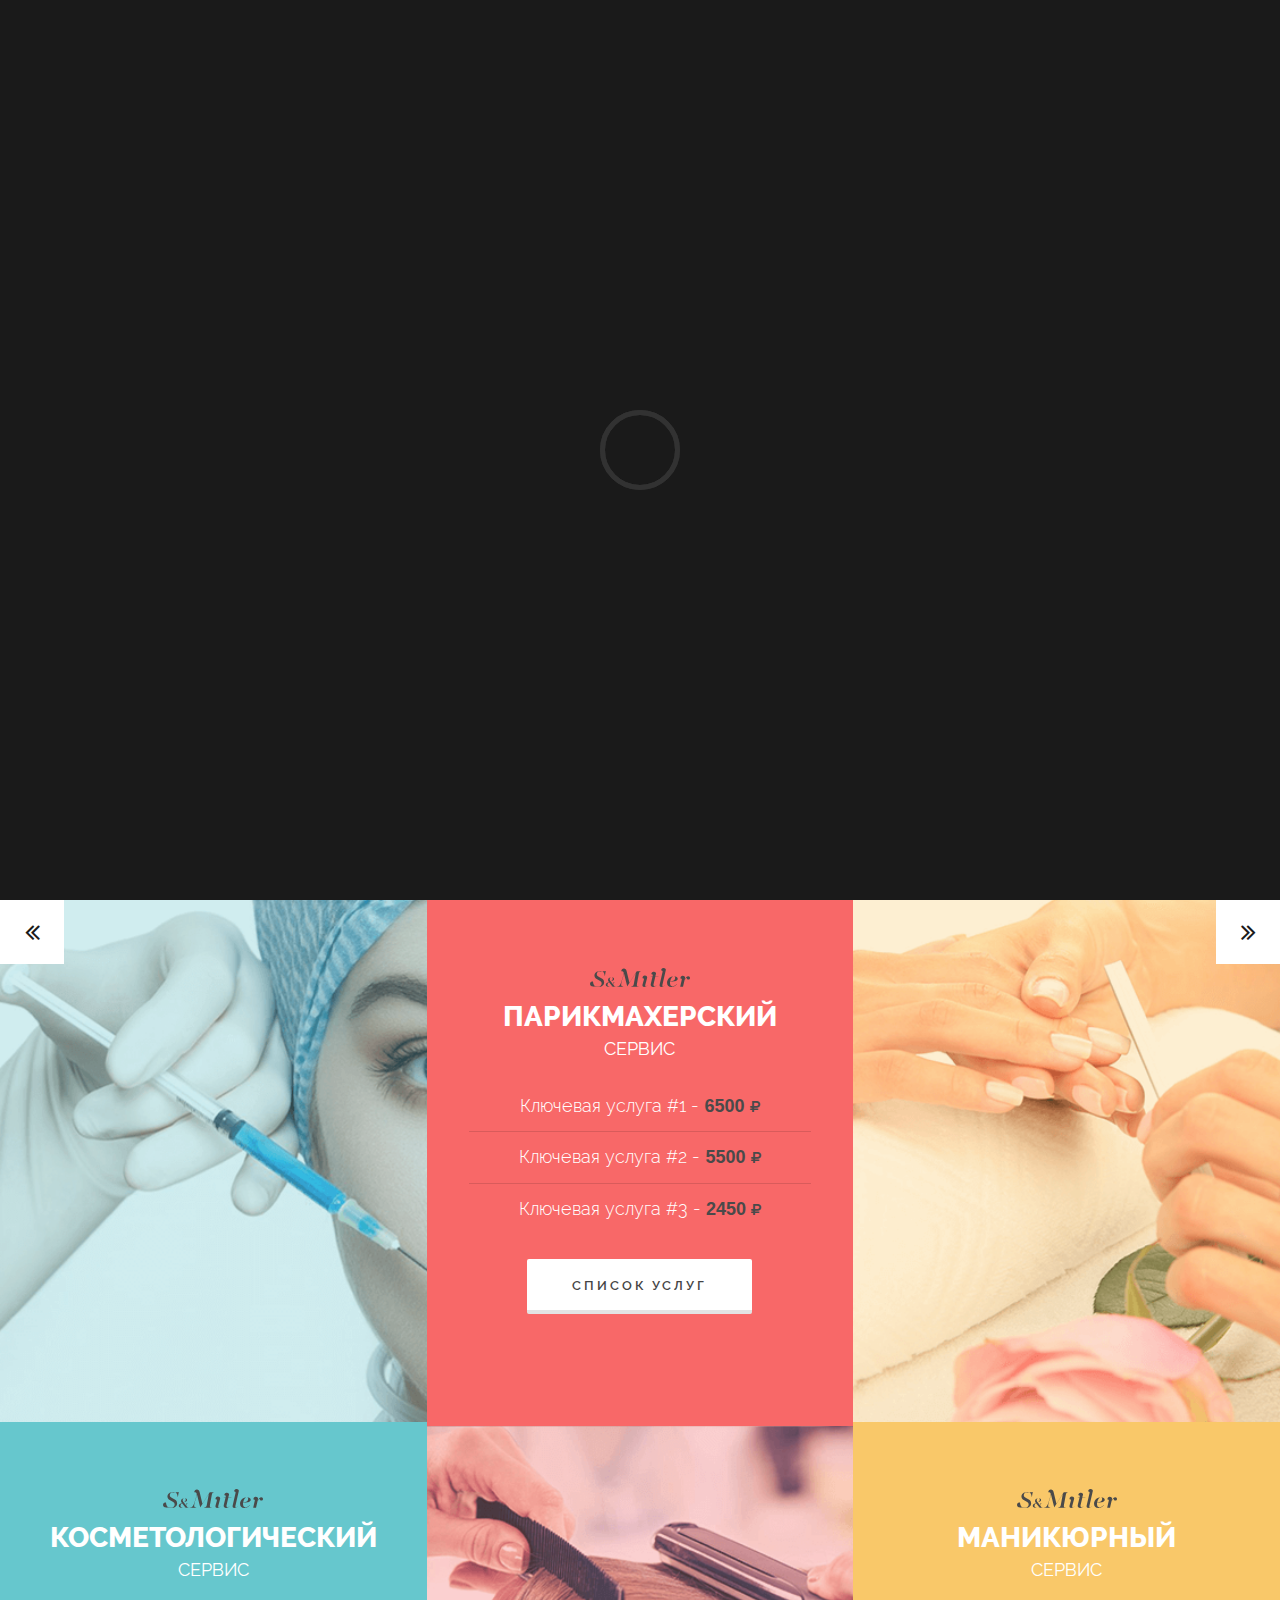
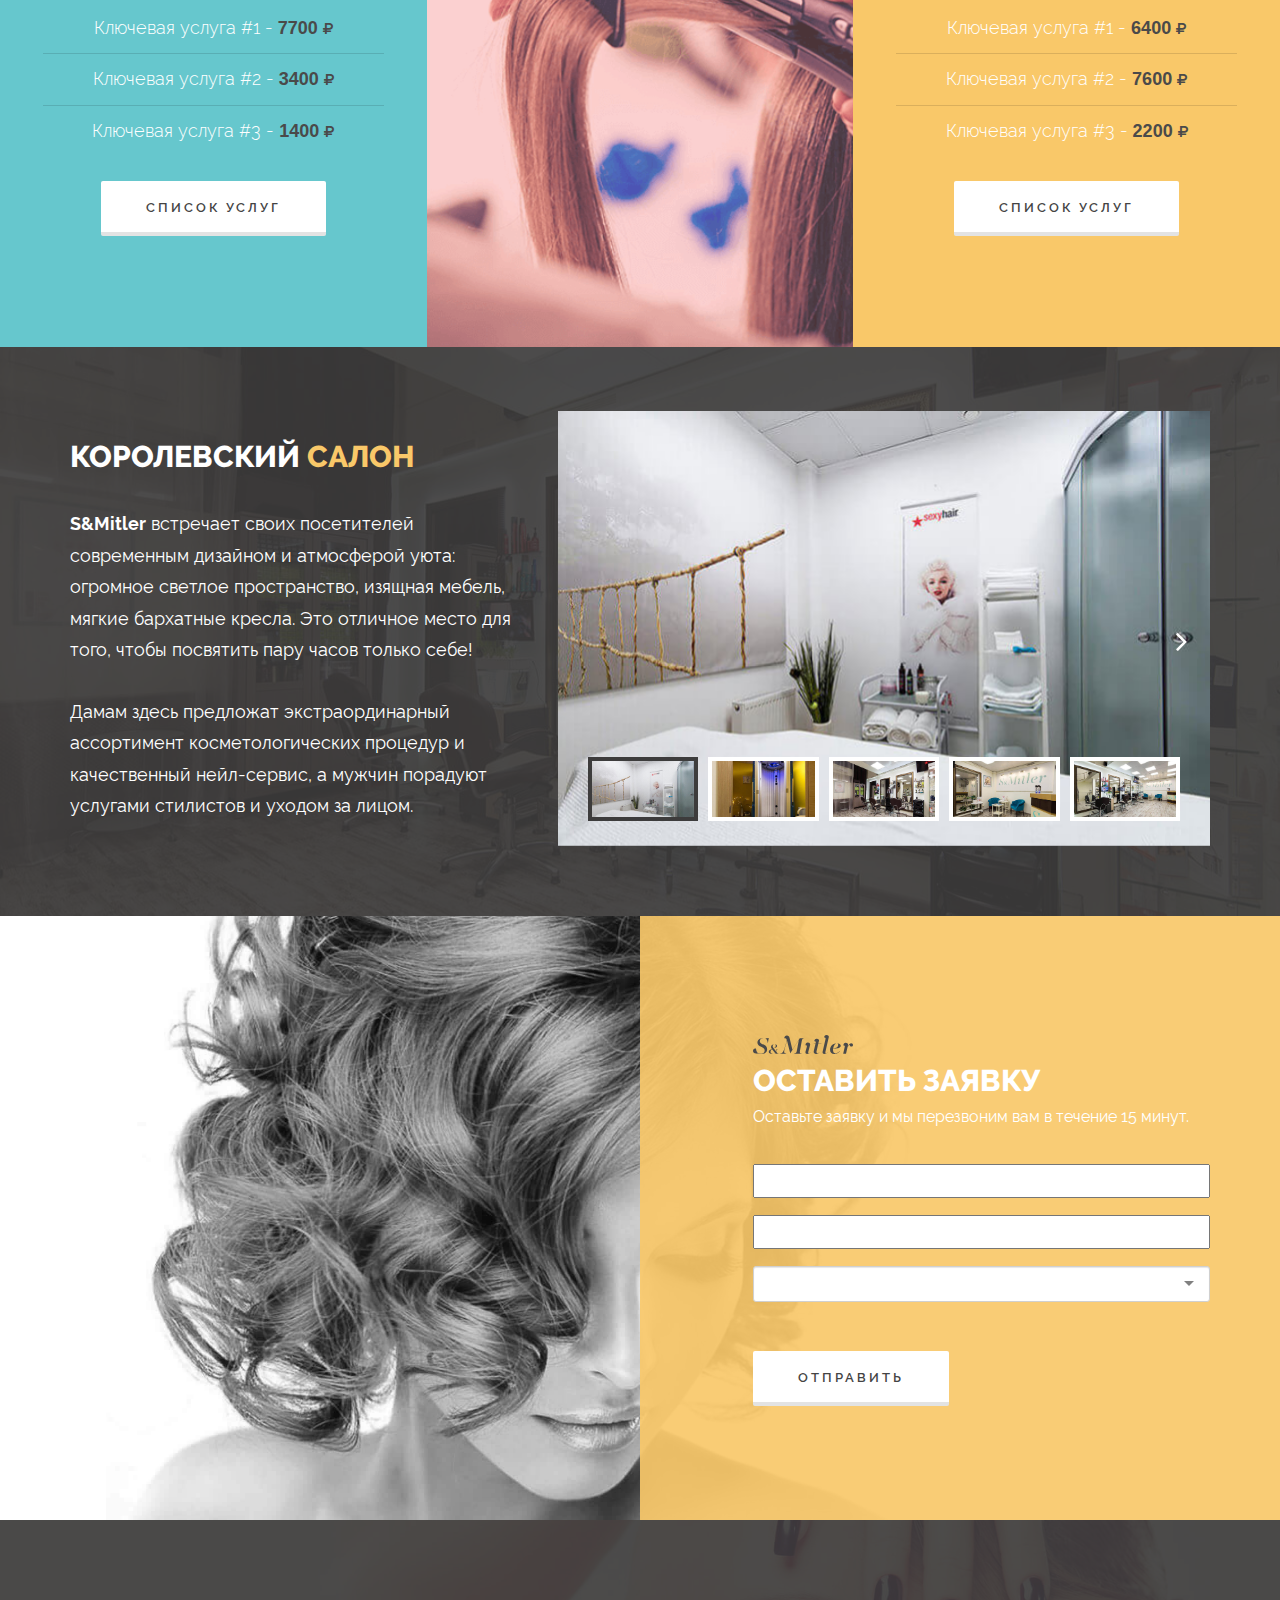
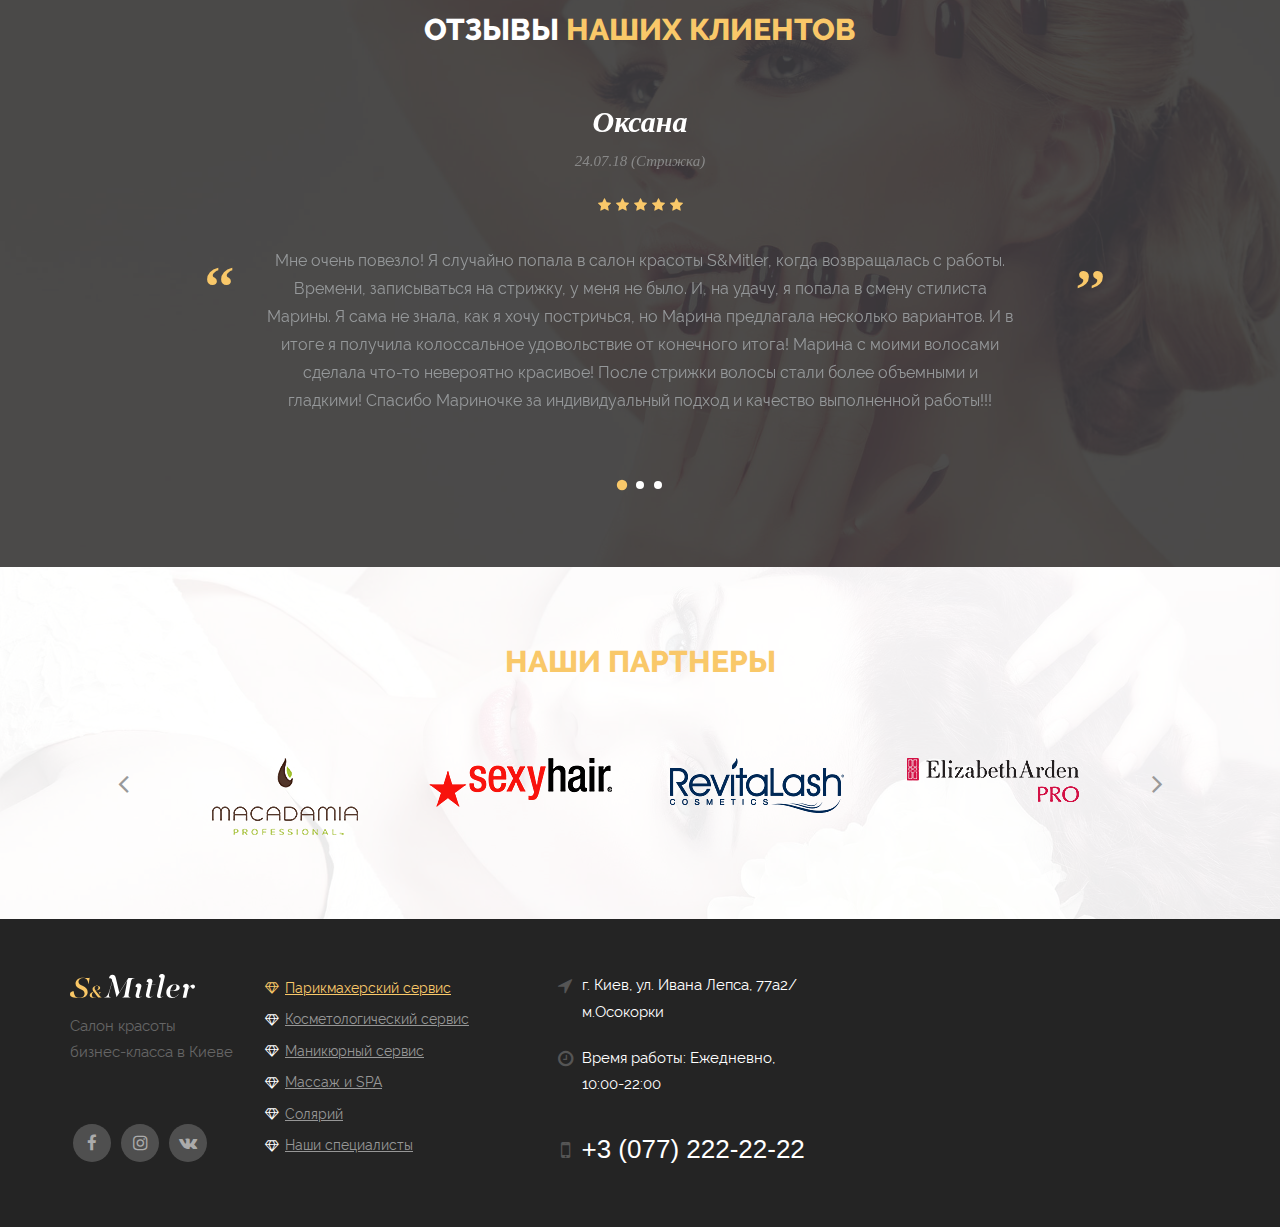
==== commit 83fd077c: "S-M" ====
--- a/index.html
+++ b/index.html
@@ -42,7 +42,7 @@
 			<header class="site_header" style="background-image: url(img/top-bg.jpg)">
 				<div class="top_line">
 					<a href="#" class="logo"><img src="img/logo-1.svg" alt="Салон красоты S&Mitler"> </a>
-					<div class="phone hidden-xs"><i class="fa-fa-mobile"> +3 (077) 222-22-22</i></div>
+					<div class="phone hidden-xs"><i class="fa fa-mobile"></i> +7 (077) 222-22-22</div>
 					<a href="#my-menu" class="hamburger hamburger--emphatic">
 						<span class="hamburger-box">
 							<span class="hamburger-inner"></span>
@@ -60,7 +60,7 @@
 							<li><a href="#">Новости</a></li>
 							<li><a href="#">Прайс-лист</a></li>
 							<li><a href="#">Наши сертификаты</a></li>
-							<li><a href="#">О салоне</a></li>
+							<li><a href="index_2.html">О салоне</a></li>
 						</ul>
 					</nav>	
 				</div>
@@ -214,38 +214,50 @@
 					</div>
 				</div>
 			</section>
-			<!-- Callback -->
+			
 			<section class="s-call inverse" style="background-image: url(img/madama.jpg);">
+
 				<div class="container">
 					<div class="row">
+
 						<div class="col-md-5 col-md-offset-7 col-sm-6 col-sm-offset-6">
+
 							<form class="callback">
+
 								<div class="success"><span>Спасибо за заявку!</span></div>
+
 								<!-- Hidden Required Fields -->
-									<input type="hidden" name="project_name" value="SMitler">
-									<input type="hidden" name="admin_email" value="dyachenkoandrii@gmail.com">
-									<input type="hidden" name="form_subject" value="Заявка с сайта 'SMitler'">
+								<input type="hidden" name="project_name" value="Site Name">
+								<input type="hidden" name="admin_email" value="dyachenkoandrii@gmail.com">
+								<input type="hidden" name="form_subject" value="Form Subject">
 								<!-- END Hidden Required Fields -->
-								<input type="hidden" name="Page" value="">
-								<div class="callback-logo"><img src="img/logo-2.svg" alt="S&Mitler Салон красоты"></div>
-								<div class="formhead h2">Оставить заявку</div>
+
+								<input type="hidden" name="Страница" value="">
+
+								<div class="callback-logo"><img  src="img/logo-2.svg" alt="Смитлер - салон красоты"></div>
+								<div class="formhead">Оставить заявку</div>
 								<p>Оставьте заявку и мы перезвоним вам в течение 15 минут.</p>
+
 								<input type="text" name="Имя" placeholder="Ваше имя..." required>
 								<input type="text" name="Телефон" placeholder="Ваш телефон..." required>
 								<select name="Услуга">
-									<option value disabled selected>Выбрать услугу</option>
+									<option disabled selected value>Выберите услугу...</option>
 									<option>Парикмахерский сервис</option>
-									<option>Косметический сервис</option>
+									<option>Косметологический сервис</option>
 									<option>Маникюрный сервис</option>
 									<option>Массаж и SPA</option>
 									<option>Солярий</option>
 								</select>
 								<button class="button button-white">Отправить</button>
 							</form>
-						</div>
-					</div>
-				</div>
+
+						</div>
+
+					</div>
+				</div>
+
 			</section>
+
 			<!-- Reviews -->
 			<section class="s-review inverse section-overlay" style="background-image: url(img/bg-2.jpg)">
 				<div class="container">
@@ -366,7 +378,7 @@
 										<li><a href="#">Маникюрный сервис</a></li>
 										<li><a href="#">Массаж и SPA</a></li>
 										<li><a href="#">Солярий</a></li>
-										<li><a href="#">Наши специалисты</a></li>
+										<li><a href="index_2.html">Наши специалисты</a></li>
 									</ul>
 								</nav>
 							</div>
--- a/css/main.min.css
+++ b/css/main.min.css
@@ -1,1096 +1,15 @@
-@import url(../libs/bootstrap-grid/bootstrap-grid.css);
-@import url(../libs/fontawesome/font-awesome.min.css);
-@import url(../libs/fontawesome/font-awesome.css);
-@import url(../libs/mmenu/css/jquery.mmenu.all.css);
-@import url(../libs/css-hamburgers/hamburgers.css);
-@import url(../libs/owl.carousel/assets/owl.carousel.min.css);
-@import url(../libs/owl.carousel/assets/owl.theme.default.min.css);
-@import url(../libs/fotorama/fotorama.css);
-@import url(../libs/selectize/css/selectize.css);
-@font-face {
-  font-family: "raleway-ex";
-  font-weight: normal;
-  font-style: normal;
-  src: url("../fonts/RalewayRegular/RalewayRegular.eot");
-  src: url("../fonts/RalewayRegular/RalewayRegular.eot?#iefix") format("embedded-opentype"), url("../fonts/RalewayRegular/RalewayRegular.woff") format("woff"), url("../fonts/RalewayRegular/RalewayRegular.ttf") format("truetype"); }
-
-@font-face {
-  font-family: "raleway-ex";
-  font-weight: bold;
-  font-style: normal;
-  src: url("../fonts/RalewayBold/RalewayBold.eot");
-  src: url("../fonts/RalewayBold/RalewayBold.eot?#iefix") format("embedded-opentype"), url("../fonts/RalewayBold/RalewayBold.woff") format("woff"), url("../fonts/RalewayBold/RalewayBold.ttf") format("truetype"); }
-
-@font-face {
-  font-family: "raleway-ex";
-  font-weight: 800;
-  font-style: normal;
-  src: url("../fonts/RalewayExtraBold/RalewayExtraBold.eot");
-  src: url("../fonts/RalewayExtraBold/RalewayExtraBold.eot?#iefix") format("embedded-opentype"), url("../fonts/RalewayExtraBold/RalewayExtraBold.woff") format("woff"), url("../fonts/RalewayExtraBold/RalewayExtraBold.ttf") format("truetype"); }
-
-@font-face {
-  font-family: "raleway-ex";
-  font-weight: 300;
-  font-style: normal;
-  src: url("../fonts/RalewayLight/RalewayLight.eot");
-  src: url("../fonts/RalewayLight/RalewayLight.eot?#iefix") format("embedded-opentype"), url("../fonts/RalewayLight/RalewayLight.woff") format("woff"), url("../fonts/RalewayLight/RalewayLight.ttf") format("truetype"); }
-
-@font-face {
-  font-family: "raleway-ex";
-  font-weight: 600;
-  font-style: normal;
-  src: url("../fonts/RalewaySemiBold/RalewaySemiBold.eot");
-  src: url("../fonts/RalewaySemiBold/RalewaySemiBold.eot?#iefix") format("embedded-opentype"), url("../fonts/RalewaySemiBold/RalewaySemiBold.woff") format("woff"), url("../fonts/RalewaySemiBold/RalewaySemiBold.ttf") format("truetype"); }
-
-@font-face {
-  font-family: "raleway-ex";
-  font-weight: 100;
-  font-style: normal;
-  src: url("../fonts/RalewayThin/RalewayThin.eot");
-  src: url("../fonts/RalewayThin/RalewayThin.eot?#iefix") format("embedded-opentype"), url("../fonts/RalewayThin/RalewayThin.woff") format("woff"), url("../fonts/RalewayThin/RalewayThin.ttf") format("truetype"); }
-
-@font-face {
-  font-family: "firasans-ex";
-  font-weight: normal;
-  font-style: normal;
-  src: url("../fonts/FiraSansRegular/FiraSansRegular.eot");
-  src: url("../fonts/FiraSansRegular/FiraSansRegular.eot?#iefix") format("embedded-opentype"), url("../fonts/FiraSansRegular/FiraSansRegular.woff") format("woff"), url("../fonts/FiraSansRegular/FiraSansRegular.ttf") format("truetype"); }
-
-* {
-  -webkit-box-sizing: border-box;
-  box-sizing: border-box; }
-  *:before, *:after {
-    -webkit-box-sizing: border-box;
-    box-sizing: border-box; }
-
-*::-webkit-input-placeholder {
-  color: #666;
-  opacity: 1; }
-
-*:-moz-placeholder {
-  color: #666;
-  opacity: 1; }
-
-*::-moz-placeholder {
-  color: #666;
-  opacity: 1; }
-
-*:-ms-input-placeholder {
-  color: #666;
-  opacity: 1; }
-
-html, body {
-  height: 100%; }
-
-body {
-  font-size: 16px;
-  min-width: 320px;
-  position: relative;
-  line-height: 1.75;
-  font-family: "raleway-ex", sans-serif;
-  overflow-x: hidden;
-  opacity: 1; }
-  body.ishome .site_header {
-    min-height: 700px;
-    height: 100vh;
-    background-color: #1a1a1a;
-    color: #fff; }
-    body.ishome .site_header .top_line {
-      padding-top: 40px;
-      position: absolute;
-      width: 100%;
-      z-index: 1; }
-
-.h1, .h2, .h3, .h4, .h5, .h6 {
-  line-height: 1.4;
-  text-transform: uppercase; }
-
-.text-center {
-  text-align: center; }
-
-.logo img {
-  width: 125px;
-  height: auto;
-  margin-left: 45px; }
-
-.phone {
-  position: absolute;
-  right: 85px;
-  top: 44px;
-  font-family: firasans, sans-serif;
-  font-size: 22px;
-  white-space: nowrap; }
-  .phone .fa {
-    color: #555555;
-    font-size: 22px;
-    margin-right: 3px; }
-
-section, header {
-  position: relative;
-  -webkit-background-size: cover;
-          background-size: cover;
-  background-position: center; }
-
-section {
-  background-color: #fff; }
-  section.inverse {
-    color: #fff;
-    background-color: #1a1a1a; }
-    section.inverse.s-call {
-      background-color: #fff; }
-  section .h2 {
-    font-size: 30px;
-    font-weight: 800;
-    color: #F9C869; }
-    section .h2 span {
-      color: #fff; }
-
-.img-responsive {
-  display: block;
-  max-width: 100%;
-  height: auto; }
-
-.button {
-  display: inline-block;
-  border: none;
-  color: #fff;
-  text-decoration: none;
-  background-color: #F9C869;
-  padding: 16px 45px;
-  font-size: 13px;
-  text-transform: uppercase;
-  font-weight: 600;
-  letter-spacing: 3px;
-  -webkit-border-radius: 2px;
-          border-radius: 2px;
-  text-align: center;
-  position: relative;
-  outline: none;
-  -webkit-transition: background-color .1s ease;
-  -o-transition: background-color .1s ease;
-  transition: background-color .1s ease; }
-  .button::after {
-    -webkit-transition: background-color .2s ease;
-    -o-transition: background-color .2s ease;
-    transition: background-color .2s ease;
-    position: absolute;
-    content: '';
-    height: 4px;
-    bottom: 0;
-    width: 100%;
-    background-color: #5f4004;
-    opacity: .18;
-    -webkit-border-bottom-left-radius: 2px;
-            border-bottom-left-radius: 2px;
-    -webkit-border-bottom-right-radius: 2px;
-            border-bottom-right-radius: 2px;
-    left: 0; }
-  .button:focus, .button:hover {
-    text-decoration: none;
-    color: #fff; }
-  .button:hover {
-    background-color: #fad182; }
-    .button:hover::after {
-      opacity: .22; }
-  .button:active {
-    background-color: #f8bf50; }
-    .button:active::after {
-      opacity: .32; }
-  .button.button-white {
-    background-color: #fff;
-    color: #444; }
-    .button.button-white::after {
-      background-color: rgba(0, 0, 0, 0.6); }
-    .button.button-white:hover::after {
-      background-color: rgba(0, 0, 0, 0.2); }
-    .button.button-white:active::after {
-      background-color: rgba(0, 0, 0, 0.4); }
-
-.hamburger {
-  right: 0;
-  position: absolute;
-  top: 34px; }
-  .hamburger .hamburger-box {
-    width: 34px; }
-
-.hamburger-inner, .hamburger-inner:after, .hamburger-inner::before {
-  -webkit-border-radius: 0;
-          border-radius: 0;
-  width: 34px;
-  height: 2px;
-  background-color: #fff; }
-
-.mm-navbar {
-  height: auto;
-  position: relative;
-  border: none; }
-  .mm-navbar .mm-title {
-    padding: 0; }
-    .mm-navbar .mm-title img {
-      width: 128px;
-      height: auto;
-      margin: 10px 0 35px; }
-
-html.mm-opened {
-  overflow-y: scroll; }
-
-.mm-panels > .mm-hasnavbar {
-  right: -18px; }
-
-.mm-listview > li:not(.mm-divider):after {
-  display: none; }
-
-.mm-menu.mm-theme-black .mm-listview > li.mm-selected > a:not(.mm-next), .mm-menu.mm-theme-black .mm-listview > li.mm-selected > span {
-  background-color: transparent;
-  color: #F9C869; }
-
-.mm-panels > .mm-panel:after, .mm-panels > .mm-panel:before {
-  height: 0; }
-
-.mm-panels > .mm-panel > .mm-listview:first-child, .mm-panels > .mm-panel > .mm-navbar + .mm-listview {
-  margin-top: 0; }
-
-.mm-listview > li > a {
-  -webkit-transition: color .25s ease;
-  -o-transition: color .25s ease;
-  transition: color .25s ease;
-  padding-left: 14%;
-  padding-right: 14%;
-  padding-top: 8px; }
-  .mm-listview > li > a:hover {
-    color: #F9C869; }
-    .mm-listview > li > a:hover::before {
-      color: #F9C869; }
-  .mm-listview > li > a::before {
-    -webkit-transition: color .25s ease;
-    -o-transition: color .25s ease;
-    transition: color .25s ease;
-    content: '\f219';
-    font-family: fontawesome;
-    margin-right: 8px;
-    text-decoration: none;
-    font-size: 12px;
-    color: #fff; }
-
-.mm-listview > li.active > a {
-  color: #F9C869; }
-
-.header-flex {
-  display: -webkit-box;
-  display: -webkit-flex;
-  display: -ms-flexbox;
-  display: flex;
-  height: 100%;
-  position: relative;
-  top: 0; }
-
-.flex-center {
-  margin: auto; }
-
-.header-composition {
-  text-align: center;
-  position: relative; }
-  .header-composition p {
-    margin-top: 40px; }
-  .header-composition .button {
-    margin-top: 25px; }
-
-.welcome p {
-  font-size: 14px;
-  text-transform: uppercase;
-  display: -webkit-box;
-  display: -webkit-flex;
-  display: -ms-flexbox;
-  display: flex;
-  -webkit-box-align: center;
-  -webkit-align-items: center;
-      -ms-flex-align: center;
-          align-items: center;
-  white-space: nowrap;
-  margin: 0;
-  margin-bottom: -10px; }
-  .welcome p span {
-    margin: 0 10px; }
-  .welcome p::before, .welcome p::after {
-    content: '';
-    height: 1px;
-    width: 100%;
-    position: relative;
-    background-color: #fff;
-    display: inline-block; }
-
-.welcome .h1 {
-  font-weight: 100;
-  font-size: 70px;
-  margin: 0;
-  line-height: 1.6;
-  border-bottom: 1px solid #fff;
-  white-space: nowrap; }
-
-.welcome strong {
-  display: block;
-  text-transform: uppercase;
-  font-weight: 600;
-  font-size: 17px;
-  margin-top: 25px;
-  letter-spacing: 1px; }
-  .welcome strong .fa {
-    margin-right: 10px;
-    font-size: 12px;
-    color: #555; }
-    .welcome strong .fa:last-child {
-      margin-left: 10px;
-      margin-right: inherit; }
-
-.header-social {
-  position: absolute;
-  display: -webkit-box;
-  display: -webkit-flex;
-  display: -ms-flexbox;
-  display: flex;
-  right: 0;
-  height: 100%;
-  border-left: rgba(255, 255, 255, 0.1) 1px solid;
-  top: 0;
-  padding: 0 12.5px; }
-
-.soc {
-  margin: auto; }
-  .soc ul, .soc li {
-    margin: 0;
-    padding: 0;
-    list-style-type: none; }
-  .soc a {
-    color: #2c2c2c;
-    font-size: 17px;
-    display: block;
-    background-color: rgba(255, 255, 255, 0.2);
-    height: 38px;
-    width: 38px;
-    text-align: center;
-    margin: 18px 0;
-    line-height: 38px;
-    -webkit-border-radius: 10em;
-            border-radius: 10em;
-    -webkit-transition: background-color .25s ease;
-    -o-transition: background-color .25s ease;
-    transition: background-color .25s ease; }
-    .soc a:hover {
-      background-color: rgba(255, 255, 255, 0.4); }
-
-.header-contacts {
-  position: absolute;
-  bottom: 0;
-  left: 0;
-  border-top: rgba(255, 255, 255, 0.15) 1px solid;
-  padding: 12.5px 0;
-  width: 100%;
-  background-color: rgba(21, 21, 21, 0.15); }
-  .header-contacts .fa {
-    margin-right: 5px;
-    color: #555; }
-  .header-contacts .phone-h {
-    font-family: firasans, sans-serif;
-    text-align: center; }
-
-::-moz-selection {
-  background-color: #F9C869;
-  color: #fff; }
-
-::selection {
-  background-color: #F9C869;
-  color: #fff; }
-
-.carousel-services .owl-item:nth-child(3n+1) {
-  background-color: #66c7CD; }
-
-.carousel-services .owl-item:nth-child(3n+2) {
-  background-color: #F86868; }
-
-.carousel-services .owl-item:nth-child(3n+3) {
-  background-color: #F9C869; }
-
-.carousel-services {
-  background-color: #1a1a1a; }
-  .carousel-services-item {
-    color: #fff;
-    font-weight: 300;
-    font-size: 18px;
-    position: relative;
-    display: -webkit-box;
-    display: -webkit-flex;
-    display: -ms-flexbox;
-    display: flex;
-    -webkit-box-orient: vertical;
-    -webkit-box-direction: reverse;
-    -webkit-flex-direction: column-reverse;
-        -ms-flex-direction: column-reverse;
-            flex-direction: column-reverse; }
-    .carousel-services-item:hover .carousel-services-image {
-      opacity: 1; }
-    .carousel-services-item .carousel-logo {
-      text-align: center; }
-      .carousel-services-item .carousel-logo img {
-        width: 100px;
-        height: auto;
-        display: inline-block; }
-  .carousel-services .owl-item:nth-child(2n+2) .carousel-services-item {
-    -webkit-box-orient: vertical;
-    -webkit-box-direction: normal;
-    -webkit-flex-direction: column;
-        -ms-flex-direction: column;
-            flex-direction: column; }
-  .carousel-services-image {
-    -webkit-background-size: cover;
-            background-size: cover;
-    background-position: center;
-    opacity: .7;
-    -webkit-transition: opacity .5s ease;
-    -o-transition: opacity .5s ease;
-    transition: opacity .5s ease; }
-  .carousel-services-content {
-    position: relative;
-    padding: 60px 10%; }
-  .carousel-services-composition {
-    margin: auto;
-    text-align: center;
-    width: 100%; }
-    .carousel-services-composition .h3 {
-      font-weight: 800;
-      font-size: 28px;
-      margin-top: 5px;
-      margin-bottom: 20px; }
-      .carousel-services-composition .h3 span {
-        font-weight: normal;
-        font-size: 18px;
-        display: block; }
-  .carousel-services-list {
-    margin: 0;
-    padding: 0;
-    list-style-type: none;
-    margin-bottom: 25px; }
-    .carousel-services-list li {
-      padding: 9px;
-      border-bottom: 1px solid rgba(0, 0, 0, 0.12); }
-      .carousel-services-list li:last-child {
-        border-bottom: none; }
-      .carousel-services-list li strong {
-        font-family: firasans, sans-serif;
-        color: #4A4A4A; }
-      .carousel-services-list li .fa {
-        font-size: 14px; }
-  .carousel-services .owl-nav {
-    position: absolute;
-    top: 0;
-    width: 100%; }
-    .carousel-services .owl-nav > div {
-      width: 64px;
-      height: 64px;
-      background-color: #fff;
-      color: #1a1a1a;
-      position: absolute;
-      text-align: center;
-      line-height: 64px;
-      font-size: 26px; }
-      .carousel-services .owl-nav > div.owl-prev {
-        left: 0; }
-      .carousel-services .owl-nav > div.owl-next {
-        right: 0; }
-
-.owl-carousel .owl-item {
-  -webkit-backface-visibility: inherit;
-          backface-visibility: inherit; }
-
-.s-king, .s-review, .s-partners {
-  padding: 5% 0; }
-
-.s-king p {
-  margin: 30px 0;
-  font-size: 18px; }
-
-.s-call {
-  -webkit-background-size: contain;
-          background-size: contain;
-  background-repeat: no-repeat;
-  background-color: #fff;
-  background-position: 10%; }
-  .s-call::before {
-    content: '';
-    width: 50%;
-    right: 0;
-    height: 100%;
-    position: absolute;
-    background-color: rgba(249, 200, 105, 0.92); }
-
-.s-partners.section-overlay::before {
-  background-color: #fff; }
-
-.s-partners.section-overlay .h2 {
-  margin-top: 10px; }
-  .s-partners.section-overlay .h2 span {
-    color: #F9C869; }
-
-.section-overlay::before {
-  content: '';
-  position: absolute;
-  top: 0;
-  left: 0;
-  width: 100%;
-  height: 100%;
-  background-color: #3D3C3C;
-  opacity: .92; }
-
-.fotorama {
-  background-color: rgba(26, 26, 26, 0.4); }
-  .fotorama__nav-wrap {
-    position: absolute;
-    bottom: 15px;
-    padding: 0 30px;
-    width: 100%; }
-  .fotorama__thumb {
-    border: 4px #fff solid;
-    -webkit-transition: border-color .8s ease;
-    -o-transition: border-color .8s ease;
-    transition: border-color .8s ease; }
-    .fotorama__thumb-border {
-      border-color: #3d3c3c; }
-  .fotorama__nav:after, .fotorama__stage:after, .fotorama__nav:before, .fotorama__stage:before {
-    display: none; }
-  .fotorama__arr--next::before, .fotorama__arr--prev::before {
-    font-family: fontawesome;
-    font-size: 32px; }
-  .fotorama__arr--next::before {
-    content: '\f105'; }
-  .fotorama__arr--prev {
-    left: 10px; }
-    .fotorama__arr--prev::before {
-      content: '\f104'; }
-  .fotorama__active .fotorama__thumb {
-    border-color: #3d3c3c; }
-
-input, textarea, select,
-.selectize-control .selectize-input,
-.selectize-control.single .selectize-input.input-active {
-  background-color: transparent;
-  border: rgba(0, 0, 0, 0.1) 1px solid;
-  border-bottom: rgba(0, 0, 0, 0.1) 2px solid;
-  -webkit-border-radius: 2px;
-          border-radius: 2px;
-  padding: 8px 22px;
-  outline: none;
-  display: inline-block;
-  font-size: 16px;
-  color: #333; }
-
-.selectize-control .selectize-input {
-  -webkit-box-shadow: none;
-          box-shadow: none;
-  overflow: inherit;
-  line-height: inherit;
-  text-align: left; }
-  .selectize-control .selectize-input input {
-    font-size: 16px; }
-  .selectize-control .selectize-input.dropdown-active::before {
-    background-color: transparent; }
-
-.selectize-control.single .selectize-input::after, .selectize-control.single.dropdown-active::after {
-  border: none;
-  content: '\f107';
-  font-family: fontawesome;
-  position: absolute;
-  right: 30px;
-  top: 12px; }
-
-.selectize-control.single .selectize-input.dropdown-active::after, .selectize-control.single.dropdown-active.dropdown-active::after {
-  content: '\f106'; }
-
-.selectize-control.single .selectize-dropdown {
-  font-size: 15px;
-  border: none;
-  -webkit-border-radius: 0;
-          border-radius: 0;
-  text-align: left; }
-  .selectize-control.single .selectize-dropdown-content .option {
-    padding: 10px 22px; }
-    .selectize-control.single .selectize-dropdown-content .option.active {
-      background-color: #fce3b3; }
-
-select {
-  padding: 10px 22px; }
-
-.success {
-  display: none;
-  position: absolute;
-  top: 0;
-  left: 0;
-  right: 0;
-  bottom: 0;
-  text-transform: uppercase;
-  font-weight: bold;
-  z-index: 10; }
-  .success span {
-    margin: auto; }
-  .success ~ * {
-    -webkit-transition: all .5s ease;
-    -o-transition: all .5s ease;
-    transition: all .5s ease; }
-  .success.active ~ * {
-    opacity: .5;
-    -webkit-filter: blur(10px);
-            filter: blur(10px); }
-
-.callback {
-  padding: 25% 0;
-  positon: relative; }
-  .callback-logo img {
-    width: 100px;
-    height: auto; }
-  .callback .formhead {
-    margin: 0;
-    font-size: 30px;
-    color: #fff; }
-  .callback p {
-    margin-top: 0; }
-  .callback input, .callback textarea, .callback select,
-  .callback .selectize-control .selectize-input,
-  .callback .selectize-control.single .selectize-input.input-active {
-    color: #fff;
-    width: 100%;
-    margin-top: 17px; }
-    .callback input::-webkit-input-placeholder, .callback textarea::-webkit-input-placeholder, .callback select::-webkit-input-placeholder,
-    .callback .selectize-control .selectize-input::-webkit-input-placeholder,
-    .callback .selectize-control.single .selectize-input.input-active::-webkit-input-placeholder {
-      color: #fff;
-      opacity: 1; }
-    .callback input::-moz-input-placeholder, .callback textarea::-moz-input-placeholder, .callback select::-moz-input-placeholder,
-    .callback .selectize-control .selectize-input::-moz-input-placeholder,
-    .callback .selectize-control.single .selectize-input.input-active::-moz-input-placeholder {
-      color: #fff;
-      opacity: 1; }
-    .callback input::-ms-input-placeholder, .callback textarea::-ms-input-placeholder, .callback select::-ms-input-placeholder,
-    .callback .selectize-control .selectize-input::-ms-input-placeholder,
-    .callback .selectize-control.single .selectize-input.input-active::-ms-input-placeholder {
-      color: #fff; }
-    .callback input option, .callback textarea option, .callback select option,
-    .callback .selectize-control .selectize-input option,
-    .callback .selectize-control.single .selectize-input.input-active option {
-      color: #333; }
-  .callback .button {
-    margin-top: 40px; }
-
-.reviews {
-  text-align: center; }
-
-.owl-dots {
-  width: 100%;
-  text-align: center;
-  margin-top: 60px; }
-  .owl-dots .owl-dot {
-    width: 8px;
-    height: 8px;
-    background-color: #ffffff;
-    -webkit-border-radius: 10em;
-            border-radius: 10em;
-    display: inline-block;
-    margin: 5px;
-    -webkit-transition: background-color .5s ease, -webkit-transform .5s ease;
-    transition: background-color .5s ease, -webkit-transform .5s ease;
-    -o-transition: background-color .5s ease, transform .5s ease;
-    transition: background-color .5s ease, transform .5s ease;
-    transition: background-color .5s ease, transform .5s ease, -webkit-transform .5s ease; }
-    .owl-dots .owl-dot.active {
-      background-color: #F9C869;
-      -webkit-transform: scale(1.3);
-          -ms-transform: scale(1.3);
-              transform: scale(1.3); }
-
-.review {
-  margin-top: 20px; }
-  .review-header {
-    font-family: 'Times New Roman', sans-serif;
-    font-style: italic;
-    font-size: 30px;
-    font-weight: bold; }
-  .review-date {
-    font-family: 'Times New Roman', sans-serif;
-    font-style: italic;
-    font-size: 15px;
-    color: #888; }
-  .review-stars {
-    margin: 18px 0 30px;
-    font-size: 14px;
-    color: #F9C869; }
-    .review-stars .fa {
-      margin: 0 2.5px; }
-  .review-text {
-    color: #95989A; }
-
-.quotes {
-  position: absolute;
-  width: 100%; }
-  .quotes::before, .quotes::after {
-    content: ',,';
-    position: absolute;
-    font-size: 56px;
-    color: #F9C869;
-    font-family: 'Times New Roman', sans-serif;
-    font-weight: bold;
-    line-height: 0;
-    -webkit-transform: rotate(180deg);
-        -ms-transform: rotate(180deg);
-            transform: rotate(180deg);
-    display: block;
-    top: 184px; }
-  .quotes::before {
-    top: 220px;
-    left: -60px; }
-  .quotes::after {
-    right: -60px;
-    -webkit-transform: rotate(0);
-        -ms-transform: rotate(0);
-            transform: rotate(0); }
-
-.partners.owl-carousel .partner {
-  width: 100%;
-  display: -webkit-box;
-  display: -webkit-flex;
-  display: -ms-flexbox;
-  display: flex;
-  margin: auto; }
-
-.partners.owl-carousel .owl-stage {
-  display: -webkit-box;
-  display: -webkit-flex;
-  display: -ms-flexbox;
-  display: flex; }
-
-.partners.owl-carousel .owl-item {
-  margin-top: 30px; }
-  .partners.owl-carousel .owl-item img {
-    max-width: 100%;
-    width: auto;
-    display: inline-block;
-    margin: auto;
-    padding: 20px 0; }
-
-.partners.owl-carousel .owl-nav {
-  position: absolute;
-  top: 0;
-  width: 100%;
-  z-index: 2; }
-  .partners.owl-carousel .owl-nav > div {
-    position: absolute;
-    top: 50px;
-    color: #999999;
-    font-size: 30px;
-    -webkit-transition: opacity .5s ease;
-    -o-transition: opacity .5s ease;
-    transition: opacity .5s ease;
-    padding: 0 10px; }
-    .partners.owl-carousel .owl-nav > div:hover {
-      opacity: .6; }
-    .partners.owl-carousel .owl-nav > div.owl-prev {
-      left: -60px; }
-    .partners.owl-carousel .owl-nav > div.owl-next {
-      right: -60px; }
-
-.main-footer {
-  background-color: #242424;
-  padding: 3% 0;
-  color: #ffffff;
-  font-size: 14px; }
-
-.footer-column {
-  margin: 15px 0; }
-
-.logo-footer {
-  width: 125px;
-  height: auto; }
-  .logo-footer + p {
-    color: #666666;
-    padding: 0;
-    margin-bottom: 15px;
-    margin-top: 15px;
-    font-size: 15px; }
-
-.social-footer {
-  margin-top: 38px; }
-  .social-footer .soc li {
-    display: inline-block;
-    margin: 3px; }
-    .social-footer .soc li a {
-      color: #ababab;
-      margin-bottom: 0;
-      -webkit-transition: color .5s ease, background-color .5s ease;
-      -o-transition: color .5s ease, background-color .5s ease;
-      transition: color .5s ease, background-color .5s ease; }
-      .social-footer .soc li a:hover {
-        color: rgba(255, 255, 255, 0.8); }
-
-.footer-menu ul {
-  padding: 0;
-  margin: 0;
-  list-style-type: none; }
-  .footer-menu ul li.active a {
-    color: #F9C869; }
-    .footer-menu ul li.active a::before {
-      color: #F9C869; }
-  .footer-menu ul a {
-    color: #979797;
-    -webkit-transition: color .25s ease;
-    -o-transition: color .25s ease;
-    transition: color .25s ease;
-    display: inline-block;
-    padding: 3.5px 0;
-    text-decoration: underline;
-    padding-left: 20px;
-    position: relative; }
-    .footer-menu ul a:hover, .footer-menu ul a:focus {
-      color: #F9C869; }
-      .footer-menu ul a:hover::before, .footer-menu ul a:focus::before {
-        color: #F9C869; }
-    .footer-menu ul a:before {
-      position: absolute;
-      font-family: fontawesome;
-      content: '\f219';
-      left: 0;
-      font-size: 12px;
-      color: #ffffff;
-      -webkit-transition: color .5s ease;
-      -o-transition: color .5s ease;
-      transition: color .5s ease;
-      top: 6px;
-      margin-right: 12px; }
-
-.footer-addr {
-  position: relative;
-  font-size: 15px;
-  padding-left: 24px;
-  margin: 0 0 20px; }
-  .footer-addr .fa {
-    position: absolute;
-    left: 0;
-    top: 5px;
-    font-size: 18px;
-    color: #555555; }
-  .footer-addr .footer-phone {
-    font-size: 26px;
-    font-family: firasans, sans-serif;
-    padding-top: 10px;
-    display: block;
-    white-space: nowrap; }
-    .footer-addr .footer-phone .fa {
-      top: 22px;
-      font-size: 22px;
-      left: 3px; }
-
-.map {
-  max-height: 200px;
-  opacity: .7;
-  -webkit-transition: opacity .5s ease;
-  -o-transition: opacity .5s ease;
-  transition: opacity .5s ease; }
-  .map:hover {
-    opacity: 1; }
-
-.top {
-  position: fixed;
-  bottom: 25px;
-  right: -100px;
-  background-color: #e0e0e0;
-  z-index: 12;
-  -webkit-border-radius: 10em;
-          border-radius: 10em;
-  color: #666666;
-  font-size: 26px;
-  width: 50px;
-  height: 50px;
-  text-align: center;
-  line-height: 50px;
-  cursor: pointer;
-  -webkit-transition: all .3s ease;
-  -o-transition: all .3s ease;
-  transition: all .3s ease;
-  opacity: .5; }
-  .top i {
-    line-height: 0; }
-  .top:hover {
-    color: #ffffff;
-    background-color: #F9C869;
-    opacity: 1; }
-  .top.active {
-    right: 25px; }
-
-.preloader {
-  position: fixed;
-  top: 0;
-  right: 0;
-  left: 0;
-  bottom: 0;
-  z-index: 100;
-  background-color: #1a1a1a; }
-  .preloader .pulse {
-    position: relative;
-    left: 50%;
-    top: 50vh;
-    margin-left: -40px;
-    margin-top: -40px; }
-    .preloader .pulse::before, .preloader .pulse::after {
-      content: '';
-      border: 5px solid #323232;
-      width: 80px;
-      height: 80px;
-      -webkit-border-radius: 500px;
-              border-radius: 500px;
-      position: absolute; }
-    .preloader .pulse::before {
-      -webkit-animation: pulse-outer .8s ease-in infinite;
-              animation: pulse-outer .8s ease-in infinite;
-      -webkit-animation: pulse-inner .8s linear infinite;
-              animation: pulse-inner .8s linear infinite; }
-
-@-webkit-keyframes pulse-outer {
-  0% {
-    opacity: 1;
-    filter: alpha(opacity=100); }
-  50% {
-    opacity: 0.5;
-    filter: alpha(opacity=50); }
-  100% {
-    opacity: 0;
-    filter: alpha(opacity=0); } }
-
-@keyframes pulse-outer {
-  0% {
-    opacity: 1;
-    filter: alpha(opacity=100); }
-  50% {
-    opacity: 0.5;
-    filter: alpha(opacity=50); }
-  100% {
-    opacity: 0;
-    filter: alpha(opacity=0); } }
-
-@-webkit-keyframes pulse-inner {
-  0% {
-    opacity: 0;
-    filter: alpha(opacity=0);
-    -webkit-transform: scale(0);
-            transform: scale(0); }
-  100% {
-    opacity: 1;
-    filter: alpha(opacity=100);
-    -webkit-transform: scale(1);
-            transform: scale(1); } }
-
-@keyframes pulse-inner {
-  0% {
-    opacity: 0;
-    filter: alpha(opacity=0);
-    -webkit-transform: scale(0);
-            transform: scale(0); }
-  100% {
-    opacity: 1;
-    filter: alpha(opacity=100);
-    -webkit-transform: scale(1);
-            transform: scale(1); } }
-
-/*==========  Desktop First  ==========*/
-/* Large Devices, Wide Screens */
-@media only screen and (max-width: 1200px) {
-  .welcome .h1 {
-    font-size: 64px; }
-  .header-contacts {
-    font-size: 14px; }
-  .carousel-services-item {
-    -webkit-box-orient: vertical;
-    -webkit-box-direction: normal;
-    -webkit-flex-direction: column;
-        -ms-flex-direction: column;
-            flex-direction: column; }
-  .s-king, .s-review, .s-partners {
-    padding: 8% 0; }
-  .s-call {
-    -webkit-background-size: cover;
-            background-size: cover; }
-  .s-king p {
-    margin: 10px 0;
-    font-size: 14px; } }
-
-/* Medium Devices, Desktops */
-@media only screen and (max-width: 992px) {
-  .welcome .h1 {
-    font-size: 48px; }
-  .s-call::before {
-    width: 100%; }
-  .s-call .callback {
-    padding: 12% 0; }
-  .footer-addr {
-    margin-bottom: 15px; }
-    .footer-addr .footer-phone {
-      font-size: 24px;
-      padding-top: 0; }
-      .footer-addr .footer-phone .fa {
-        top: 9px; } }
-
-/* Small Devices, Tablets */
-@media only screen and (max-width: 768px) {
-  .header-contacts .phone-h {
-    text-align: left; }
-  .button {
-    padding: 12px 36px; }
-  .quotes {
-    display: none; }
-  .partners.owl-carousel .owl-nav > div.owl-prev {
-    left: 0; }
-  .partners.owl-carousel .owl-nav > div.owl-next {
-    right: 0; }
-  .s-partners .h2 {
-    margin: 0; }
-  .social-footer {
-    margin-top: 0; }
-    .social-footer .soc li a {
-      margin-top: 0; }
-  .footer-menu {
-    padding-left: 20px; } }
-
-/* Extra Small Devices, Phones */
-@media only screen and (max-width: 480px) {
-  .welcome .h1 {
-    font-size: 28px;
-    margin-top: 5px; }
-  .welcome p span {
-    font-size: 9px; }
-  .welcome strong {
-    margin-top: 14px;
-    font-size: 14px; }
-  .header-composition p {
-    font-size: 14px; } }
-
-/* Custom, iPhone Retina */
-@media only screen and (max-width: 320px) {
-  .carousel-services-composition .h3 {
-    font-size: 21px; }
-  .carousel-services-item {
-    font-size: 16px; } }
-
-/*==========  Mobile First  ==========*/
-/* Custom, iPhone Retina */
-@media only screen and (min-width: 320px) {
-  /**/ }
-
-/* Extra Small Devices, Phones */
-@media only screen and (min-width: 480px) {
-  /**/ }
-
-/* Small Devices, Tablets */
-@media only screen and (min-width: 768px) {
-  /**/ }
-
-/* Medium Devices, Desktops */
-@media only screen and (min-width: 992px) {
-  /**/ }
-
-/* Large Devices, Wide Screens */
-@media only screen and (min-width: 1200px) {
-  /**/ }
+@charset "UTF-8";html{font-family:sans-serif;-ms-text-size-adjust:100%;-webkit-text-size-adjust:100%}body{margin:0}article,aside,details,figcaption,figure,footer,header,hgroup,main,menu,nav,section,summary{display:block}audio,canvas,progress,video{display:inline-block;vertical-align:baseline}audio:not([controls]){display:none;height:0}[hidden],template{display:none}a{background-color:transparent}a:active,a:hover{outline:0}abbr[title]{border-bottom:1px dotted}b,strong{font-weight:700}dfn{font-style:italic}h1{font-size:2em;margin:.67em 0}mark{background:#ff0;color:#000}small{font-size:80%}sub,sup{font-size:75%;line-height:0;position:relative;vertical-align:baseline}sup{top:-.5em}sub{bottom:-.25em}img{border:0}svg:not(:root){overflow:hidden}figure{margin:1em 40px}hr{-webkit-box-sizing:content-box;-moz-box-sizing:content-box;box-sizing:content-box;height:0}pre{overflow:auto}code,kbd,pre,samp{font-family:monospace,monospace;font-size:1em}button,input,optgroup,select,textarea{color:inherit;font:inherit;margin:0}button{overflow:visible}button,select{text-transform:none}button,html input[type=button],input[type=reset],input[type=submit]{-webkit-appearance:button;cursor:pointer}button[disabled],html input[disabled]{cursor:default}button::-moz-focus-inner,input::-moz-focus-inner{border:0;padding:0}input{line-height:normal}input[type=checkbox],input[type=radio]{-webkit-box-sizing:border-box;-moz-box-sizing:border-box;box-sizing:border-box;padding:0}input[type=number]::-webkit-inner-spin-button,input[type=number]::-webkit-outer-spin-button{height:auto}input[type=search]{-webkit-appearance:textfield;-webkit-box-sizing:content-box;-moz-box-sizing:content-box;box-sizing:content-box}input[type=search]::-webkit-search-cancel-button,input[type=search]::-webkit-search-decoration{-webkit-appearance:none}fieldset{border:1px solid silver;margin:0 2px;padding:.35em .625em .75em}legend{border:0;padding:0}textarea{overflow:auto}optgroup{font-weight:700}table{border-collapse:collapse;border-spacing:0}td,th{padding:0}*{-webkit-box-sizing:border-box;-moz-box-sizing:border-box;box-sizing:border-box}:after,:before{-webkit-box-sizing:border-box;-moz-box-sizing:border-box;box-sizing:border-box}html{font-size:10px;-webkit-tap-highlight-color:transparent}body{font-family:"Helvetica Neue",Helvetica,Arial,sans-serif;font-size:14px;line-height:1.42857143;color:#333;background-color:#fff}button,input,select,textarea{font-family:inherit;font-size:inherit;line-height:inherit}a{color:#337ab7;text-decoration:none}a:focus,a:hover{color:#23527c;text-decoration:underline}a:focus{outline:5px auto -webkit-focus-ring-color;outline-offset:-2px}figure{margin:0}img{vertical-align:middle}.img-responsive{display:block;max-width:100%;height:auto}.img-rounded{border-radius:6px}.img-thumbnail{padding:4px;line-height:1.42857143;background-color:#fff;border:1px solid #ddd;border-radius:4px;-webkit-transition:all .2s ease-in-out;-o-transition:all .2s ease-in-out;transition:all .2s ease-in-out;display:inline-block;max-width:100%;height:auto}.img-circle{border-radius:50%}hr{margin-top:20px;margin-bottom:20px;border:0;border-top:1px solid #eee}.sr-only{position:absolute;width:1px;height:1px;margin:-1px;padding:0;overflow:hidden;clip:rect(0,0,0,0);border:0}.sr-only-focusable:active,.sr-only-focusable:focus{position:static;width:auto;height:auto;margin:0;overflow:visible;clip:auto}[role=button]{cursor:pointer}.container{margin-right:auto;margin-left:auto;padding-left:15px;padding-right:15px}@media (min-width:768px){.container{width:750px}}@media (min-width:992px){.container{width:970px}}@media (min-width:1200px){.container{width:1170px}}.container-fluid{margin-right:auto;margin-left:auto;padding-left:15px;padding-right:15px}.row{margin-left:-15px;margin-right:-15px}.col-lg-1,.col-lg-10,.col-lg-11,.col-lg-12,.col-lg-2,.col-lg-3,.col-lg-4,.col-lg-5,.col-lg-6,.col-lg-7,.col-lg-8,.col-lg-9,.col-md-1,.col-md-10,.col-md-11,.col-md-12,.col-md-2,.col-md-3,.col-md-4,.col-md-5,.col-md-6,.col-md-7,.col-md-8,.col-md-9,.col-sm-1,.col-sm-10,.col-sm-11,.col-sm-12,.col-sm-2,.col-sm-3,.col-sm-4,.col-sm-5,.col-sm-6,.col-sm-7,.col-sm-8,.col-sm-9,.col-xs-1,.col-xs-10,.col-xs-11,.col-xs-12,.col-xs-2,.col-xs-3,.col-xs-4,.col-xs-5,.col-xs-6,.col-xs-7,.col-xs-8,.col-xs-9{position:relative;min-height:1px;padding-left:15px;padding-right:15px}.col-xs-1,.col-xs-10,.col-xs-11,.col-xs-12,.col-xs-2,.col-xs-3,.col-xs-4,.col-xs-5,.col-xs-6,.col-xs-7,.col-xs-8,.col-xs-9{float:left}.col-xs-12{width:100%}.col-xs-11{width:91.66666667%}.col-xs-10{width:83.33333333%}.col-xs-9{width:75%}.col-xs-8{width:66.66666667%}.col-xs-7{width:58.33333333%}.col-xs-6{width:50%}.col-xs-5{width:41.66666667%}.col-xs-4{width:33.33333333%}.col-xs-3{width:25%}.col-xs-2{width:16.66666667%}.col-xs-1{width:8.33333333%}.col-xs-pull-12{right:100%}.col-xs-pull-11{right:91.66666667%}.col-xs-pull-10{right:83.33333333%}.col-xs-pull-9{right:75%}.col-xs-pull-8{right:66.66666667%}.col-xs-pull-7{right:58.33333333%}.col-xs-pull-6{right:50%}.col-xs-pull-5{right:41.66666667%}.col-xs-pull-4{right:33.33333333%}.col-xs-pull-3{right:25%}.col-xs-pull-2{right:16.66666667%}.col-xs-pull-1{right:8.33333333%}.col-xs-pull-0{right:auto}.col-xs-push-12{left:100%}.col-xs-push-11{left:91.66666667%}.col-xs-push-10{left:83.33333333%}.col-xs-push-9{left:75%}.col-xs-push-8{left:66.66666667%}.col-xs-push-7{left:58.33333333%}.col-xs-push-6{left:50%}.col-xs-push-5{left:41.66666667%}.col-xs-push-4{left:33.33333333%}.col-xs-push-3{left:25%}.col-xs-push-2{left:16.66666667%}.col-xs-push-1{left:8.33333333%}.col-xs-push-0{left:auto}.col-xs-offset-12{margin-left:100%}.col-xs-offset-11{margin-left:91.66666667%}.col-xs-offset-10{margin-left:83.33333333%}.col-xs-offset-9{margin-left:75%}.col-xs-offset-8{margin-left:66.66666667%}.col-xs-offset-7{margin-left:58.33333333%}.col-xs-offset-6{margin-left:50%}.col-xs-offset-5{margin-left:41.66666667%}.col-xs-offset-4{margin-left:33.33333333%}.col-xs-offset-3{margin-left:25%}.col-xs-offset-2{margin-left:16.66666667%}.col-xs-offset-1{margin-left:8.33333333%}.col-xs-offset-0{margin-left:0}@media (min-width:768px){.col-sm-1,.col-sm-10,.col-sm-11,.col-sm-12,.col-sm-2,.col-sm-3,.col-sm-4,.col-sm-5,.col-sm-6,.col-sm-7,.col-sm-8,.col-sm-9{float:left}.col-sm-12{width:100%}.col-sm-11{width:91.66666667%}.col-sm-10{width:83.33333333%}.col-sm-9{width:75%}.col-sm-8{width:66.66666667%}.col-sm-7{width:58.33333333%}.col-sm-6{width:50%}.col-sm-5{width:41.66666667%}.col-sm-4{width:33.33333333%}.col-sm-3{width:25%}.col-sm-2{width:16.66666667%}.col-sm-1{width:8.33333333%}.col-sm-pull-12{right:100%}.col-sm-pull-11{right:91.66666667%}.col-sm-pull-10{right:83.33333333%}.col-sm-pull-9{right:75%}.col-sm-pull-8{right:66.66666667%}.col-sm-pull-7{right:58.33333333%}.col-sm-pull-6{right:50%}.col-sm-pull-5{right:41.66666667%}.col-sm-pull-4{right:33.33333333%}.col-sm-pull-3{right:25%}.col-sm-pull-2{right:16.66666667%}.col-sm-pull-1{right:8.33333333%}.col-sm-pull-0{right:auto}.col-sm-push-12{left:100%}.col-sm-push-11{left:91.66666667%}.col-sm-push-10{left:83.33333333%}.col-sm-push-9{left:75%}.col-sm-push-8{left:66.66666667%}.col-sm-push-7{left:58.33333333%}.col-sm-push-6{left:50%}.col-sm-push-5{left:41.66666667%}.col-sm-push-4{left:33.33333333%}.col-sm-push-3{left:25%}.col-sm-push-2{left:16.66666667%}.col-sm-push-1{left:8.33333333%}.col-sm-push-0{left:auto}.col-sm-offset-12{margin-left:100%}.col-sm-offset-11{margin-left:91.66666667%}.col-sm-offset-10{margin-left:83.33333333%}.col-sm-offset-9{margin-left:75%}.col-sm-offset-8{margin-left:66.66666667%}.col-sm-offset-7{margin-left:58.33333333%}.col-sm-offset-6{margin-left:50%}.col-sm-offset-5{margin-left:41.66666667%}.col-sm-offset-4{margin-left:33.33333333%}.col-sm-offset-3{margin-left:25%}.col-sm-offset-2{margin-left:16.66666667%}.col-sm-offset-1{margin-left:8.33333333%}.col-sm-offset-0{margin-left:0}}@media (min-width:992px){.col-md-1,.col-md-10,.col-md-11,.col-md-12,.col-md-2,.col-md-3,.col-md-4,.col-md-5,.col-md-6,.col-md-7,.col-md-8,.col-md-9{float:left}.col-md-12{width:100%}.col-md-11{width:91.66666667%}.col-md-10{width:83.33333333%}.col-md-9{width:75%}.col-md-8{width:66.66666667%}.col-md-7{width:58.33333333%}.col-md-6{width:50%}.col-md-5{width:41.66666667%}.col-md-4{width:33.33333333%}.col-md-3{width:25%}.col-md-2{width:16.66666667%}.col-md-1{width:8.33333333%}.col-md-pull-12{right:100%}.col-md-pull-11{right:91.66666667%}.col-md-pull-10{right:83.33333333%}.col-md-pull-9{right:75%}.col-md-pull-8{right:66.66666667%}.col-md-pull-7{right:58.33333333%}.col-md-pull-6{right:50%}.col-md-pull-5{right:41.66666667%}.col-md-pull-4{right:33.33333333%}.col-md-pull-3{right:25%}.col-md-pull-2{right:16.66666667%}.col-md-pull-1{right:8.33333333%}.col-md-pull-0{right:auto}.col-md-push-12{left:100%}.col-md-push-11{left:91.66666667%}.col-md-push-10{left:83.33333333%}.col-md-push-9{left:75%}.col-md-push-8{left:66.66666667%}.col-md-push-7{left:58.33333333%}.col-md-push-6{left:50%}.col-md-push-5{left:41.66666667%}.col-md-push-4{left:33.33333333%}.col-md-push-3{left:25%}.col-md-push-2{left:16.66666667%}.col-md-push-1{left:8.33333333%}.col-md-push-0{left:auto}.col-md-offset-12{margin-left:100%}.col-md-offset-11{margin-left:91.66666667%}.col-md-offset-10{margin-left:83.33333333%}.col-md-offset-9{margin-left:75%}.col-md-offset-8{margin-left:66.66666667%}.col-md-offset-7{margin-left:58.33333333%}.col-md-offset-6{margin-left:50%}.col-md-offset-5{margin-left:41.66666667%}.col-md-offset-4{margin-left:33.33333333%}.col-md-offset-3{margin-left:25%}.col-md-offset-2{margin-left:16.66666667%}.col-md-offset-1{margin-left:8.33333333%}.col-md-offset-0{margin-left:0}}@media (min-width:1200px){.col-lg-1,.col-lg-10,.col-lg-11,.col-lg-12,.col-lg-2,.col-lg-3,.col-lg-4,.col-lg-5,.col-lg-6,.col-lg-7,.col-lg-8,.col-lg-9{float:left}.col-lg-12{width:100%}.col-lg-11{width:91.66666667%}.col-lg-10{width:83.33333333%}.col-lg-9{width:75%}.col-lg-8{width:66.66666667%}.col-lg-7{width:58.33333333%}.col-lg-6{width:50%}.col-lg-5{width:41.66666667%}.col-lg-4{width:33.33333333%}.col-lg-3{width:25%}.col-lg-2{width:16.66666667%}.col-lg-1{width:8.33333333%}.col-lg-pull-12{right:100%}.col-lg-pull-11{right:91.66666667%}.col-lg-pull-10{right:83.33333333%}.col-lg-pull-9{right:75%}.col-lg-pull-8{right:66.66666667%}.col-lg-pull-7{right:58.33333333%}.col-lg-pull-6{right:50%}.col-lg-pull-5{right:41.66666667%}.col-lg-pull-4{right:33.33333333%}.col-lg-pull-3{right:25%}.col-lg-pull-2{right:16.66666667%}.col-lg-pull-1{right:8.33333333%}.col-lg-pull-0{right:auto}.col-lg-push-12{left:100%}.col-lg-push-11{left:91.66666667%}.col-lg-push-10{left:83.33333333%}.col-lg-push-9{left:75%}.col-lg-push-8{left:66.66666667%}.col-lg-push-7{left:58.33333333%}.col-lg-push-6{left:50%}.col-lg-push-5{left:41.66666667%}.col-lg-push-4{left:33.33333333%}.col-lg-push-3{left:25%}.col-lg-push-2{left:16.66666667%}.col-lg-push-1{left:8.33333333%}.col-lg-push-0{left:auto}.col-lg-offset-12{margin-left:100%}.col-lg-offset-11{margin-left:91.66666667%}.col-lg-offset-10{margin-left:83.33333333%}.col-lg-offset-9{margin-left:75%}.col-lg-offset-8{margin-left:66.66666667%}.col-lg-offset-7{margin-left:58.33333333%}.col-lg-offset-6{margin-left:50%}.col-lg-offset-5{margin-left:41.66666667%}.col-lg-offset-4{margin-left:33.33333333%}.col-lg-offset-3{margin-left:25%}.col-lg-offset-2{margin-left:16.66666667%}.col-lg-offset-1{margin-left:8.33333333%}.col-lg-offset-0{margin-left:0}}.clearfix:after,.clearfix:before,.container-fluid:after,.container-fluid:before,.container:after,.container:before,.row:after,.row:before{content:" ";display:table}.clearfix:after,.container-fluid:after,.container:after,.row:after{clear:both}.center-block{display:block;margin-left:auto;margin-right:auto}.pull-right{float:right!important}.pull-left{float:left!important}.hide{display:none!important}.show{display:block!important}.invisible{visibility:hidden}.text-hide{font:0/0 a;color:transparent;text-shadow:none;background-color:transparent;border:0}.hidden{display:none!important}.affix{position:fixed}@-ms-viewport{width:device-width}.visible-lg,.visible-md,.visible-sm,.visible-xs{display:none!important}.visible-lg-block,.visible-lg-inline,.visible-lg-inline-block,.visible-md-block,.visible-md-inline,.visible-md-inline-block,.visible-sm-block,.visible-sm-inline,.visible-sm-inline-block,.visible-xs-block,.visible-xs-inline,.visible-xs-inline-block{display:none!important}@media (max-width:767px){.visible-xs{display:block!important}table.visible-xs{display:table!important}tr.visible-xs{display:table-row!important}td.visible-xs,th.visible-xs{display:table-cell!important}}@media (max-width:767px){.visible-xs-block{display:block!important}}@media (max-width:767px){.visible-xs-inline{display:inline!important}}@media (max-width:767px){.visible-xs-inline-block{display:inline-block!important}}@media (min-width:768px) and (max-width:991px){.visible-sm{display:block!important}table.visible-sm{display:table!important}tr.visible-sm{display:table-row!important}td.visible-sm,th.visible-sm{display:table-cell!important}}@media (min-width:768px) and (max-width:991px){.visible-sm-block{display:block!important}}@media (min-width:768px) and (max-width:991px){.visible-sm-inline{display:inline!important}}@media (min-width:768px) and (max-width:991px){.visible-sm-inline-block{display:inline-block!important}}@media (min-width:992px) and (max-width:1199px){.visible-md{display:block!important}table.visible-md{display:table!important}tr.visible-md{display:table-row!important}td.visible-md,th.visible-md{display:table-cell!important}}@media (min-width:992px) and (max-width:1199px){.visible-md-block{display:block!important}}@media (min-width:992px) and (max-width:1199px){.visible-md-inline{display:inline!important}}@media (min-width:992px) and (max-width:1199px){.visible-md-inline-block{display:inline-block!important}}@media (min-width:1200px){.visible-lg{display:block!important}table.visible-lg{display:table!important}tr.visible-lg{display:table-row!important}td.visible-lg,th.visible-lg{display:table-cell!important}}@media (min-width:1200px){.visible-lg-block{display:block!important}}@media (min-width:1200px){.visible-lg-inline{display:inline!important}}@media (min-width:1200px){.visible-lg-inline-block{display:inline-block!important}}@media (max-width:767px){.hidden-xs{display:none!important}}@media (min-width:768px) and (max-width:991px){.hidden-sm{display:none!important}}@media (min-width:992px) and (max-width:1199px){.hidden-md{display:none!important}}@media (min-width:1200px){.hidden-lg{display:none!important}}.visible-print{display:none!important}@media print{.visible-print{display:block!important}table.visible-print{display:table!important}tr.visible-print{display:table-row!important}td.visible-print,th.visible-print{display:table-cell!important}}.visible-print-block{display:none!important}@media print{.visible-print-block{display:block!important}}.visible-print-inline{display:none!important}@media print{.visible-print-inline{display:inline!important}}.visible-print-inline-block{display:none!important}@media print{.visible-print-inline-block{display:inline-block!important}}@media print{.hidden-print{display:none!important}}/*!
+ *  Font Awesome 4.7.0 by @davegandy - http://fontawesome.io - @fontawesome
+ *  License - http://fontawesome.io/license (Font: SIL OFL 1.1, CSS: MIT License)
+ */@font-face{font-family:FontAwesome;src:url(../libs/fonts/fontawesome-webfont.eot?v=4.7.0);src:url(../libs/fonts/fontawesome-webfont.eot?#iefix&v=4.7.0) format('embedded-opentype'),url(../libs/fonts/fontawesome-webfont.woff2?v=4.7.0) format('woff2'),url(../libs/fonts/fontawesome-webfont.woff?v=4.7.0) format('woff'),url(../libs/fonts/fontawesome-webfont.ttf?v=4.7.0) format('truetype'),url(../libs/fonts/fontawesome-webfont.svg?v=4.7.0#fontawesomeregular) format('svg');font-weight:400;font-style:normal}.fa{display:inline-block;font:normal normal normal 14px/1 FontAwesome;font-size:inherit;text-rendering:auto;-webkit-font-smoothing:antialiased;-moz-osx-font-smoothing:grayscale}.fa-lg{font-size:1.33333333em;line-height:.75em;vertical-align:-15%}.fa-2x{font-size:2em}.fa-3x{font-size:3em}.fa-4x{font-size:4em}.fa-5x{font-size:5em}.fa-fw{width:1.28571429em;text-align:center}.fa-ul{padding-left:0;margin-left:2.14285714em;list-style-type:none}.fa-ul>li{position:relative}.fa-li{position:absolute;left:-2.14285714em;width:2.14285714em;top:.14285714em;text-align:center}.fa-li.fa-lg{left:-1.85714286em}.fa-border{padding:.2em .25em .15em;border:solid .08em #eee;border-radius:.1em}.fa-pull-left{float:left}.fa-pull-right{float:right}.fa.fa-pull-left{margin-right:.3em}.fa.fa-pull-right{margin-left:.3em}.pull-right{float:right}.pull-left{float:left}.fa.pull-left{margin-right:.3em}.fa.pull-right{margin-left:.3em}.fa-spin{-webkit-animation:fa-spin 2s infinite linear;animation:fa-spin 2s infinite linear}.fa-pulse{-webkit-animation:fa-spin 1s infinite steps(8);animation:fa-spin 1s infinite steps(8)}@-webkit-keyframes fa-spin{0%{-webkit-transform:rotate(0);transform:rotate(0)}100%{-webkit-transform:rotate(359deg);transform:rotate(359deg)}}@keyframes fa-spin{0%{-webkit-transform:rotate(0);transform:rotate(0)}100%{-webkit-transform:rotate(359deg);transform:rotate(359deg)}}.fa-rotate-90{-webkit-transform:rotate(90deg);-ms-transform:rotate(90deg);transform:rotate(90deg)}.fa-rotate-180{-webkit-transform:rotate(180deg);-ms-transform:rotate(180deg);transform:rotate(180deg)}.fa-rotate-270{-webkit-transform:rotate(270deg);-ms-transform:rotate(270deg);transform:rotate(270deg)}.fa-flip-horizontal{-webkit-transform:scale(-1,1);-ms-transform:scale(-1,1);transform:scale(-1,1)}.fa-flip-vertical{-webkit-transform:scale(1,-1);-ms-transform:scale(1,-1);transform:scale(1,-1)}:root .fa-flip-horizontal,:root .fa-flip-vertical,:root .fa-rotate-180,:root .fa-rotate-270,:root .fa-rotate-90{filter:none}.fa-stack{position:relative;display:inline-block;width:2em;height:2em;line-height:2em;vertical-align:middle}.fa-stack-1x,.fa-stack-2x{position:absolute;left:0;width:100%;text-align:center}.fa-stack-1x{line-height:inherit}.fa-stack-2x{font-size:2em}.fa-inverse{color:#fff}.fa-glass:before{content:"\f000"}.fa-music:before{content:"\f001"}.fa-search:before{content:"\f002"}.fa-envelope-o:before{content:"\f003"}.fa-heart:before{content:"\f004"}.fa-star:before{content:"\f005"}.fa-star-o:before{content:"\f006"}.fa-user:before{content:"\f007"}.fa-film:before{content:"\f008"}.fa-th-large:before{content:"\f009"}.fa-th:before{content:"\f00a"}.fa-th-list:before{content:"\f00b"}.fa-check:before{content:"\f00c"}.fa-close:before,.fa-remove:before,.fa-times:before{content:"\f00d"}.fa-search-plus:before{content:"\f00e"}.fa-search-minus:before{content:"\f010"}.fa-power-off:before{content:"\f011"}.fa-signal:before{content:"\f012"}.fa-cog:before,.fa-gear:before{content:"\f013"}.fa-trash-o:before{content:"\f014"}.fa-home:before{content:"\f015"}.fa-file-o:before{content:"\f016"}.fa-clock-o:before{content:"\f017"}.fa-road:before{content:"\f018"}.fa-download:before{content:"\f019"}.fa-arrow-circle-o-down:before{content:"\f01a"}.fa-arrow-circle-o-up:before{content:"\f01b"}.fa-inbox:before{content:"\f01c"}.fa-play-circle-o:before{content:"\f01d"}.fa-repeat:before,.fa-rotate-right:before{content:"\f01e"}.fa-refresh:before{content:"\f021"}.fa-list-alt:before{content:"\f022"}.fa-lock:before{content:"\f023"}.fa-flag:before{content:"\f024"}.fa-headphones:before{content:"\f025"}.fa-volume-off:before{content:"\f026"}.fa-volume-down:before{content:"\f027"}.fa-volume-up:before{content:"\f028"}.fa-qrcode:before{content:"\f029"}.fa-barcode:before{content:"\f02a"}.fa-tag:before{content:"\f02b"}.fa-tags:before{content:"\f02c"}.fa-book:before{content:"\f02d"}.fa-bookmark:before{content:"\f02e"}.fa-print:before{content:"\f02f"}.fa-camera:before{content:"\f030"}.fa-font:before{content:"\f031"}.fa-bold:before{content:"\f032"}.fa-italic:before{content:"\f033"}.fa-text-height:before{content:"\f034"}.fa-text-width:before{content:"\f035"}.fa-align-left:before{content:"\f036"}.fa-align-center:before{content:"\f037"}.fa-align-right:before{content:"\f038"}.fa-align-justify:before{content:"\f039"}.fa-list:before{content:"\f03a"}.fa-dedent:before,.fa-outdent:before{content:"\f03b"}.fa-indent:before{content:"\f03c"}.fa-video-camera:before{content:"\f03d"}.fa-image:before,.fa-photo:before,.fa-picture-o:before{content:"\f03e"}.fa-pencil:before{content:"\f040"}.fa-map-marker:before{content:"\f041"}.fa-adjust:before{content:"\f042"}.fa-tint:before{content:"\f043"}.fa-edit:before,.fa-pencil-square-o:before{content:"\f044"}.fa-share-square-o:before{content:"\f045"}.fa-check-square-o:before{content:"\f046"}.fa-arrows:before{content:"\f047"}.fa-step-backward:before{content:"\f048"}.fa-fast-backward:before{content:"\f049"}.fa-backward:before{content:"\f04a"}.fa-play:before{content:"\f04b"}.fa-pause:before{content:"\f04c"}.fa-stop:before{content:"\f04d"}.fa-forward:before{content:"\f04e"}.fa-fast-forward:before{content:"\f050"}.fa-step-forward:before{content:"\f051"}.fa-eject:before{content:"\f052"}.fa-chevron-left:before{content:"\f053"}.fa-chevron-right:before{content:"\f054"}.fa-plus-circle:before{content:"\f055"}.fa-minus-circle:before{content:"\f056"}.fa-times-circle:before{content:"\f057"}.fa-check-circle:before{content:"\f058"}.fa-question-circle:before{content:"\f059"}.fa-info-circle:before{content:"\f05a"}.fa-crosshairs:before{content:"\f05b"}.fa-times-circle-o:before{content:"\f05c"}.fa-check-circle-o:before{content:"\f05d"}.fa-ban:before{content:"\f05e"}.fa-arrow-left:before{content:"\f060"}.fa-arrow-right:before{content:"\f061"}.fa-arrow-up:before{content:"\f062"}.fa-arrow-down:before{content:"\f063"}.fa-mail-forward:before,.fa-share:before{content:"\f064"}.fa-expand:before{content:"\f065"}.fa-compress:before{content:"\f066"}.fa-plus:before{content:"\f067"}.fa-minus:before{content:"\f068"}.fa-asterisk:before{content:"\f069"}.fa-exclamation-circle:before{content:"\f06a"}.fa-gift:before{content:"\f06b"}.fa-leaf:before{content:"\f06c"}.fa-fire:before{content:"\f06d"}.fa-eye:before{content:"\f06e"}.fa-eye-slash:before{content:"\f070"}.fa-exclamation-triangle:before,.fa-warning:before{content:"\f071"}.fa-plane:before{content:"\f072"}.fa-calendar:before{content:"\f073"}.fa-random:before{content:"\f074"}.fa-comment:before{content:"\f075"}.fa-magnet:before{content:"\f076"}.fa-chevron-up:before{content:"\f077"}.fa-chevron-down:before{content:"\f078"}.fa-retweet:before{content:"\f079"}.fa-shopping-cart:before{content:"\f07a"}.fa-folder:before{content:"\f07b"}.fa-folder-open:before{content:"\f07c"}.fa-arrows-v:before{content:"\f07d"}.fa-arrows-h:before{content:"\f07e"}.fa-bar-chart-o:before,.fa-bar-chart:before{content:"\f080"}.fa-twitter-square:before{content:"\f081"}.fa-facebook-square:before{content:"\f082"}.fa-camera-retro:before{content:"\f083"}.fa-key:before{content:"\f084"}.fa-cogs:before,.fa-gears:before{content:"\f085"}.fa-comments:before{content:"\f086"}.fa-thumbs-o-up:before{content:"\f087"}.fa-thumbs-o-down:before{content:"\f088"}.fa-star-half:before{content:"\f089"}.fa-heart-o:before{content:"\f08a"}.fa-sign-out:before{content:"\f08b"}.fa-linkedin-square:before{content:"\f08c"}.fa-thumb-tack:before{content:"\f08d"}.fa-external-link:before{content:"\f08e"}.fa-sign-in:before{content:"\f090"}.fa-trophy:before{content:"\f091"}.fa-github-square:before{content:"\f092"}.fa-upload:before{content:"\f093"}.fa-lemon-o:before{content:"\f094"}.fa-phone:before{content:"\f095"}.fa-square-o:before{content:"\f096"}.fa-bookmark-o:before{content:"\f097"}.fa-phone-square:before{content:"\f098"}.fa-twitter:before{content:"\f099"}.fa-facebook-f:before,.fa-facebook:before{content:"\f09a"}.fa-github:before{content:"\f09b"}.fa-unlock:before{content:"\f09c"}.fa-credit-card:before{content:"\f09d"}.fa-feed:before,.fa-rss:before{content:"\f09e"}.fa-hdd-o:before{content:"\f0a0"}.fa-bullhorn:before{content:"\f0a1"}.fa-bell:before{content:"\f0f3"}.fa-certificate:before{content:"\f0a3"}.fa-hand-o-right:before{content:"\f0a4"}.fa-hand-o-left:before{content:"\f0a5"}.fa-hand-o-up:before{content:"\f0a6"}.fa-hand-o-down:before{content:"\f0a7"}.fa-arrow-circle-left:before{content:"\f0a8"}.fa-arrow-circle-right:before{content:"\f0a9"}.fa-arrow-circle-up:before{content:"\f0aa"}.fa-arrow-circle-down:before{content:"\f0ab"}.fa-globe:before{content:"\f0ac"}.fa-wrench:before{content:"\f0ad"}.fa-tasks:before{content:"\f0ae"}.fa-filter:before{content:"\f0b0"}.fa-briefcase:before{content:"\f0b1"}.fa-arrows-alt:before{content:"\f0b2"}.fa-group:before,.fa-users:before{content:"\f0c0"}.fa-chain:before,.fa-link:before{content:"\f0c1"}.fa-cloud:before{content:"\f0c2"}.fa-flask:before{content:"\f0c3"}.fa-cut:before,.fa-scissors:before{content:"\f0c4"}.fa-copy:before,.fa-files-o:before{content:"\f0c5"}.fa-paperclip:before{content:"\f0c6"}.fa-floppy-o:before,.fa-save:before{content:"\f0c7"}.fa-square:before{content:"\f0c8"}.fa-bars:before,.fa-navicon:before,.fa-reorder:before{content:"\f0c9"}.fa-list-ul:before{content:"\f0ca"}.fa-list-ol:before{content:"\f0cb"}.fa-strikethrough:before{content:"\f0cc"}.fa-underline:before{content:"\f0cd"}.fa-table:before{content:"\f0ce"}.fa-magic:before{content:"\f0d0"}.fa-truck:before{content:"\f0d1"}.fa-pinterest:before{content:"\f0d2"}.fa-pinterest-square:before{content:"\f0d3"}.fa-google-plus-square:before{content:"\f0d4"}.fa-google-plus:before{content:"\f0d5"}.fa-money:before{content:"\f0d6"}.fa-caret-down:before{content:"\f0d7"}.fa-caret-up:before{content:"\f0d8"}.fa-caret-left:before{content:"\f0d9"}.fa-caret-right:before{content:"\f0da"}.fa-columns:before{content:"\f0db"}.fa-sort:before,.fa-unsorted:before{content:"\f0dc"}.fa-sort-desc:before,.fa-sort-down:before{content:"\f0dd"}.fa-sort-asc:before,.fa-sort-up:before{content:"\f0de"}.fa-envelope:before{content:"\f0e0"}.fa-linkedin:before{content:"\f0e1"}.fa-rotate-left:before,.fa-undo:before{content:"\f0e2"}.fa-gavel:before,.fa-legal:before{content:"\f0e3"}.fa-dashboard:before,.fa-tachometer:before{content:"\f0e4"}.fa-comment-o:before{content:"\f0e5"}.fa-comments-o:before{content:"\f0e6"}.fa-bolt:before,.fa-flash:before{content:"\f0e7"}.fa-sitemap:before{content:"\f0e8"}.fa-umbrella:before{content:"\f0e9"}.fa-clipboard:before,.fa-paste:before{content:"\f0ea"}.fa-lightbulb-o:before{content:"\f0eb"}.fa-exchange:before{content:"\f0ec"}.fa-cloud-download:before{content:"\f0ed"}.fa-cloud-upload:before{content:"\f0ee"}.fa-user-md:before{content:"\f0f0"}.fa-stethoscope:before{content:"\f0f1"}.fa-suitcase:before{content:"\f0f2"}.fa-bell-o:before{content:"\f0a2"}.fa-coffee:before{content:"\f0f4"}.fa-cutlery:before{content:"\f0f5"}.fa-file-text-o:before{content:"\f0f6"}.fa-building-o:before{content:"\f0f7"}.fa-hospital-o:before{content:"\f0f8"}.fa-ambulance:before{content:"\f0f9"}.fa-medkit:before{content:"\f0fa"}.fa-fighter-jet:before{content:"\f0fb"}.fa-beer:before{content:"\f0fc"}.fa-h-square:before{content:"\f0fd"}.fa-plus-square:before{content:"\f0fe"}.fa-angle-double-left:before{content:"\f100"}.fa-angle-double-right:before{content:"\f101"}.fa-angle-double-up:before{content:"\f102"}.fa-angle-double-down:before{content:"\f103"}.fa-angle-left:before{content:"\f104"}.fa-angle-right:before{content:"\f105"}.fa-angle-up:before{content:"\f106"}.fa-angle-down:before{content:"\f107"}.fa-desktop:before{content:"\f108"}.fa-laptop:before{content:"\f109"}.fa-tablet:before{content:"\f10a"}.fa-mobile-phone:before,.fa-mobile:before{content:"\f10b"}.fa-circle-o:before{content:"\f10c"}.fa-quote-left:before{content:"\f10d"}.fa-quote-right:before{content:"\f10e"}.fa-spinner:before{content:"\f110"}.fa-circle:before{content:"\f111"}.fa-mail-reply:before,.fa-reply:before{content:"\f112"}.fa-github-alt:before{content:"\f113"}.fa-folder-o:before{content:"\f114"}.fa-folder-open-o:before{content:"\f115"}.fa-smile-o:before{content:"\f118"}.fa-frown-o:before{content:"\f119"}.fa-meh-o:before{content:"\f11a"}.fa-gamepad:before{content:"\f11b"}.fa-keyboard-o:before{content:"\f11c"}.fa-flag-o:before{content:"\f11d"}.fa-flag-checkered:before{content:"\f11e"}.fa-terminal:before{content:"\f120"}.fa-code:before{content:"\f121"}.fa-mail-reply-all:before,.fa-reply-all:before{content:"\f122"}.fa-star-half-empty:before,.fa-star-half-full:before,.fa-star-half-o:before{content:"\f123"}.fa-location-arrow:before{content:"\f124"}.fa-crop:before{content:"\f125"}.fa-code-fork:before{content:"\f126"}.fa-chain-broken:before,.fa-unlink:before{content:"\f127"}.fa-question:before{content:"\f128"}.fa-info:before{content:"\f129"}.fa-exclamation:before{content:"\f12a"}.fa-superscript:before{content:"\f12b"}.fa-subscript:before{content:"\f12c"}.fa-eraser:before{content:"\f12d"}.fa-puzzle-piece:before{content:"\f12e"}.fa-microphone:before{content:"\f130"}.fa-microphone-slash:before{content:"\f131"}.fa-shield:before{content:"\f132"}.fa-calendar-o:before{content:"\f133"}.fa-fire-extinguisher:before{content:"\f134"}.fa-rocket:before{content:"\f135"}.fa-maxcdn:before{content:"\f136"}.fa-chevron-circle-left:before{content:"\f137"}.fa-chevron-circle-right:before{content:"\f138"}.fa-chevron-circle-up:before{content:"\f139"}.fa-chevron-circle-down:before{content:"\f13a"}.fa-html5:before{content:"\f13b"}.fa-css3:before{content:"\f13c"}.fa-anchor:before{content:"\f13d"}.fa-unlock-alt:before{content:"\f13e"}.fa-bullseye:before{content:"\f140"}.fa-ellipsis-h:before{content:"\f141"}.fa-ellipsis-v:before{content:"\f142"}.fa-rss-square:before{content:"\f143"}.fa-play-circle:before{content:"\f144"}.fa-ticket:before{content:"\f145"}.fa-minus-square:before{content:"\f146"}.fa-minus-square-o:before{content:"\f147"}.fa-level-up:before{content:"\f148"}.fa-level-down:before{content:"\f149"}.fa-check-square:before{content:"\f14a"}.fa-pencil-square:before{content:"\f14b"}.fa-external-link-square:before{content:"\f14c"}.fa-share-square:before{content:"\f14d"}.fa-compass:before{content:"\f14e"}.fa-caret-square-o-down:before,.fa-toggle-down:before{content:"\f150"}.fa-caret-square-o-up:before,.fa-toggle-up:before{content:"\f151"}.fa-caret-square-o-right:before,.fa-toggle-right:before{content:"\f152"}.fa-eur:before,.fa-euro:before{content:"\f153"}.fa-gbp:before{content:"\f154"}.fa-dollar:before,.fa-usd:before{content:"\f155"}.fa-inr:before,.fa-rupee:before{content:"\f156"}.fa-cny:before,.fa-jpy:before,.fa-rmb:before,.fa-yen:before{content:"\f157"}.fa-rouble:before,.fa-rub:before,.fa-ruble:before{content:"\f158"}.fa-krw:before,.fa-won:before{content:"\f159"}.fa-bitcoin:before,.fa-btc:before{content:"\f15a"}.fa-file:before{content:"\f15b"}.fa-file-text:before{content:"\f15c"}.fa-sort-alpha-asc:before{content:"\f15d"}.fa-sort-alpha-desc:before{content:"\f15e"}.fa-sort-amount-asc:before{content:"\f160"}.fa-sort-amount-desc:before{content:"\f161"}.fa-sort-numeric-asc:before{content:"\f162"}.fa-sort-numeric-desc:before{content:"\f163"}.fa-thumbs-up:before{content:"\f164"}.fa-thumbs-down:before{content:"\f165"}.fa-youtube-square:before{content:"\f166"}.fa-youtube:before{content:"\f167"}.fa-xing:before{content:"\f168"}.fa-xing-square:before{content:"\f169"}.fa-youtube-play:before{content:"\f16a"}.fa-dropbox:before{content:"\f16b"}.fa-stack-overflow:before{content:"\f16c"}.fa-instagram:before{content:"\f16d"}.fa-flickr:before{content:"\f16e"}.fa-adn:before{content:"\f170"}.fa-bitbucket:before{content:"\f171"}.fa-bitbucket-square:before{content:"\f172"}.fa-tumblr:before{content:"\f173"}.fa-tumblr-square:before{content:"\f174"}.fa-long-arrow-down:before{content:"\f175"}.fa-long-arrow-up:before{content:"\f176"}.fa-long-arrow-left:before{content:"\f177"}.fa-long-arrow-right:before{content:"\f178"}.fa-apple:before{content:"\f179"}.fa-windows:before{content:"\f17a"}.fa-android:before{content:"\f17b"}.fa-linux:before{content:"\f17c"}.fa-dribbble:before{content:"\f17d"}.fa-skype:before{content:"\f17e"}.fa-foursquare:before{content:"\f180"}.fa-trello:before{content:"\f181"}.fa-female:before{content:"\f182"}.fa-male:before{content:"\f183"}.fa-gittip:before,.fa-gratipay:before{content:"\f184"}.fa-sun-o:before{content:"\f185"}.fa-moon-o:before{content:"\f186"}.fa-archive:before{content:"\f187"}.fa-bug:before{content:"\f188"}.fa-vk:before{content:"\f189"}.fa-weibo:before{content:"\f18a"}.fa-renren:before{content:"\f18b"}.fa-pagelines:before{content:"\f18c"}.fa-stack-exchange:before{content:"\f18d"}.fa-arrow-circle-o-right:before{content:"\f18e"}.fa-arrow-circle-o-left:before{content:"\f190"}.fa-caret-square-o-left:before,.fa-toggle-left:before{content:"\f191"}.fa-dot-circle-o:before{content:"\f192"}.fa-wheelchair:before{content:"\f193"}.fa-vimeo-square:before{content:"\f194"}.fa-try:before,.fa-turkish-lira:before{content:"\f195"}.fa-plus-square-o:before{content:"\f196"}.fa-space-shuttle:before{content:"\f197"}.fa-slack:before{content:"\f198"}.fa-envelope-square:before{content:"\f199"}.fa-wordpress:before{content:"\f19a"}.fa-openid:before{content:"\f19b"}.fa-bank:before,.fa-institution:before,.fa-university:before{content:"\f19c"}.fa-graduation-cap:before,.fa-mortar-board:before{content:"\f19d"}.fa-yahoo:before{content:"\f19e"}.fa-google:before{content:"\f1a0"}.fa-reddit:before{content:"\f1a1"}.fa-reddit-square:before{content:"\f1a2"}.fa-stumbleupon-circle:before{content:"\f1a3"}.fa-stumbleupon:before{content:"\f1a4"}.fa-delicious:before{content:"\f1a5"}.fa-digg:before{content:"\f1a6"}.fa-pied-piper-pp:before{content:"\f1a7"}.fa-pied-piper-alt:before{content:"\f1a8"}.fa-drupal:before{content:"\f1a9"}.fa-joomla:before{content:"\f1aa"}.fa-language:before{content:"\f1ab"}.fa-fax:before{content:"\f1ac"}.fa-building:before{content:"\f1ad"}.fa-child:before{content:"\f1ae"}.fa-paw:before{content:"\f1b0"}.fa-spoon:before{content:"\f1b1"}.fa-cube:before{content:"\f1b2"}.fa-cubes:before{content:"\f1b3"}.fa-behance:before{content:"\f1b4"}.fa-behance-square:before{content:"\f1b5"}.fa-steam:before{content:"\f1b6"}.fa-steam-square:before{content:"\f1b7"}.fa-recycle:before{content:"\f1b8"}.fa-automobile:before,.fa-car:before{content:"\f1b9"}.fa-cab:before,.fa-taxi:before{content:"\f1ba"}.fa-tree:before{content:"\f1bb"}.fa-spotify:before{content:"\f1bc"}.fa-deviantart:before{content:"\f1bd"}.fa-soundcloud:before{content:"\f1be"}.fa-database:before{content:"\f1c0"}.fa-file-pdf-o:before{content:"\f1c1"}.fa-file-word-o:before{content:"\f1c2"}.fa-file-excel-o:before{content:"\f1c3"}.fa-file-powerpoint-o:before{content:"\f1c4"}.fa-file-image-o:before,.fa-file-photo-o:before,.fa-file-picture-o:before{content:"\f1c5"}.fa-file-archive-o:before,.fa-file-zip-o:before{content:"\f1c6"}.fa-file-audio-o:before,.fa-file-sound-o:before{content:"\f1c7"}.fa-file-movie-o:before,.fa-file-video-o:before{content:"\f1c8"}.fa-file-code-o:before{content:"\f1c9"}.fa-vine:before{content:"\f1ca"}.fa-codepen:before{content:"\f1cb"}.fa-jsfiddle:before{content:"\f1cc"}.fa-life-bouy:before,.fa-life-buoy:before,.fa-life-ring:before,.fa-life-saver:before,.fa-support:before{content:"\f1cd"}.fa-circle-o-notch:before{content:"\f1ce"}.fa-ra:before,.fa-rebel:before,.fa-resistance:before{content:"\f1d0"}.fa-empire:before,.fa-ge:before{content:"\f1d1"}.fa-git-square:before{content:"\f1d2"}.fa-git:before{content:"\f1d3"}.fa-hacker-news:before,.fa-y-combinator-square:before,.fa-yc-square:before{content:"\f1d4"}.fa-tencent-weibo:before{content:"\f1d5"}.fa-qq:before{content:"\f1d6"}.fa-wechat:before,.fa-weixin:before{content:"\f1d7"}.fa-paper-plane:before,.fa-send:before{content:"\f1d8"}.fa-paper-plane-o:before,.fa-send-o:before{content:"\f1d9"}.fa-history:before{content:"\f1da"}.fa-circle-thin:before{content:"\f1db"}.fa-header:before{content:"\f1dc"}.fa-paragraph:before{content:"\f1dd"}.fa-sliders:before{content:"\f1de"}.fa-share-alt:before{content:"\f1e0"}.fa-share-alt-square:before{content:"\f1e1"}.fa-bomb:before{content:"\f1e2"}.fa-futbol-o:before,.fa-soccer-ball-o:before{content:"\f1e3"}.fa-tty:before{content:"\f1e4"}.fa-binoculars:before{content:"\f1e5"}.fa-plug:before{content:"\f1e6"}.fa-slideshare:before{content:"\f1e7"}.fa-twitch:before{content:"\f1e8"}.fa-yelp:before{content:"\f1e9"}.fa-newspaper-o:before{content:"\f1ea"}.fa-wifi:before{content:"\f1eb"}.fa-calculator:before{content:"\f1ec"}.fa-paypal:before{content:"\f1ed"}.fa-google-wallet:before{content:"\f1ee"}.fa-cc-visa:before{content:"\f1f0"}.fa-cc-mastercard:before{content:"\f1f1"}.fa-cc-discover:before{content:"\f1f2"}.fa-cc-amex:before{content:"\f1f3"}.fa-cc-paypal:before{content:"\f1f4"}.fa-cc-stripe:before{content:"\f1f5"}.fa-bell-slash:before{content:"\f1f6"}.fa-bell-slash-o:before{content:"\f1f7"}.fa-trash:before{content:"\f1f8"}.fa-copyright:before{content:"\f1f9"}.fa-at:before{content:"\f1fa"}.fa-eyedropper:before{content:"\f1fb"}.fa-paint-brush:before{content:"\f1fc"}.fa-birthday-cake:before{content:"\f1fd"}.fa-area-chart:before{content:"\f1fe"}.fa-pie-chart:before{content:"\f200"}.fa-line-chart:before{content:"\f201"}.fa-lastfm:before{content:"\f202"}.fa-lastfm-square:before{content:"\f203"}.fa-toggle-off:before{content:"\f204"}.fa-toggle-on:before{content:"\f205"}.fa-bicycle:before{content:"\f206"}.fa-bus:before{content:"\f207"}.fa-ioxhost:before{content:"\f208"}.fa-angellist:before{content:"\f209"}.fa-cc:before{content:"\f20a"}.fa-ils:before,.fa-shekel:before,.fa-sheqel:before{content:"\f20b"}.fa-meanpath:before{content:"\f20c"}.fa-buysellads:before{content:"\f20d"}.fa-connectdevelop:before{content:"\f20e"}.fa-dashcube:before{content:"\f210"}.fa-forumbee:before{content:"\f211"}.fa-leanpub:before{content:"\f212"}.fa-sellsy:before{content:"\f213"}.fa-shirtsinbulk:before{content:"\f214"}.fa-simplybuilt:before{content:"\f215"}.fa-skyatlas:before{content:"\f216"}.fa-cart-plus:before{content:"\f217"}.fa-cart-arrow-down:before{content:"\f218"}.fa-diamond:before{content:"\f219"}.fa-ship:before{content:"\f21a"}.fa-user-secret:before{content:"\f21b"}.fa-motorcycle:before{content:"\f21c"}.fa-street-view:before{content:"\f21d"}.fa-heartbeat:before{content:"\f21e"}.fa-venus:before{content:"\f221"}.fa-mars:before{content:"\f222"}.fa-mercury:before{content:"\f223"}.fa-intersex:before,.fa-transgender:before{content:"\f224"}.fa-transgender-alt:before{content:"\f225"}.fa-venus-double:before{content:"\f226"}.fa-mars-double:before{content:"\f227"}.fa-venus-mars:before{content:"\f228"}.fa-mars-stroke:before{content:"\f229"}.fa-mars-stroke-v:before{content:"\f22a"}.fa-mars-stroke-h:before{content:"\f22b"}.fa-neuter:before{content:"\f22c"}.fa-genderless:before{content:"\f22d"}.fa-facebook-official:before{content:"\f230"}.fa-pinterest-p:before{content:"\f231"}.fa-whatsapp:before{content:"\f232"}.fa-server:before{content:"\f233"}.fa-user-plus:before{content:"\f234"}.fa-user-times:before{content:"\f235"}.fa-bed:before,.fa-hotel:before{content:"\f236"}.fa-viacoin:before{content:"\f237"}.fa-train:before{content:"\f238"}.fa-subway:before{content:"\f239"}.fa-medium:before{content:"\f23a"}.fa-y-combinator:before,.fa-yc:before{content:"\f23b"}.fa-optin-monster:before{content:"\f23c"}.fa-opencart:before{content:"\f23d"}.fa-expeditedssl:before{content:"\f23e"}.fa-battery-4:before,.fa-battery-full:before,.fa-battery:before{content:"\f240"}.fa-battery-3:before,.fa-battery-three-quarters:before{content:"\f241"}.fa-battery-2:before,.fa-battery-half:before{content:"\f242"}.fa-battery-1:before,.fa-battery-quarter:before{content:"\f243"}.fa-battery-0:before,.fa-battery-empty:before{content:"\f244"}.fa-mouse-pointer:before{content:"\f245"}.fa-i-cursor:before{content:"\f246"}.fa-object-group:before{content:"\f247"}.fa-object-ungroup:before{content:"\f248"}.fa-sticky-note:before{content:"\f249"}.fa-sticky-note-o:before{content:"\f24a"}.fa-cc-jcb:before{content:"\f24b"}.fa-cc-diners-club:before{content:"\f24c"}.fa-clone:before{content:"\f24d"}.fa-balance-scale:before{content:"\f24e"}.fa-hourglass-o:before{content:"\f250"}.fa-hourglass-1:before,.fa-hourglass-start:before{content:"\f251"}.fa-hourglass-2:before,.fa-hourglass-half:before{content:"\f252"}.fa-hourglass-3:before,.fa-hourglass-end:before{content:"\f253"}.fa-hourglass:before{content:"\f254"}.fa-hand-grab-o:before,.fa-hand-rock-o:before{content:"\f255"}.fa-hand-paper-o:before,.fa-hand-stop-o:before{content:"\f256"}.fa-hand-scissors-o:before{content:"\f257"}.fa-hand-lizard-o:before{content:"\f258"}.fa-hand-spock-o:before{content:"\f259"}.fa-hand-pointer-o:before{content:"\f25a"}.fa-hand-peace-o:before{content:"\f25b"}.fa-trademark:before{content:"\f25c"}.fa-registered:before{content:"\f25d"}.fa-creative-commons:before{content:"\f25e"}.fa-gg:before{content:"\f260"}.fa-gg-circle:before{content:"\f261"}.fa-tripadvisor:before{content:"\f262"}.fa-odnoklassniki:before{content:"\f263"}.fa-odnoklassniki-square:before{content:"\f264"}.fa-get-pocket:before{content:"\f265"}.fa-wikipedia-w:before{content:"\f266"}.fa-safari:before{content:"\f267"}.fa-chrome:before{content:"\f268"}.fa-firefox:before{content:"\f269"}.fa-opera:before{content:"\f26a"}.fa-internet-explorer:before{content:"\f26b"}.fa-television:before,.fa-tv:before{content:"\f26c"}.fa-contao:before{content:"\f26d"}.fa-500px:before{content:"\f26e"}.fa-amazon:before{content:"\f270"}.fa-calendar-plus-o:before{content:"\f271"}.fa-calendar-minus-o:before{content:"\f272"}.fa-calendar-times-o:before{content:"\f273"}.fa-calendar-check-o:before{content:"\f274"}.fa-industry:before{content:"\f275"}.fa-map-pin:before{content:"\f276"}.fa-map-signs:before{content:"\f277"}.fa-map-o:before{content:"\f278"}.fa-map:before{content:"\f279"}.fa-commenting:before{content:"\f27a"}.fa-commenting-o:before{content:"\f27b"}.fa-houzz:before{content:"\f27c"}.fa-vimeo:before{content:"\f27d"}.fa-black-tie:before{content:"\f27e"}.fa-fonticons:before{content:"\f280"}.fa-reddit-alien:before{content:"\f281"}.fa-edge:before{content:"\f282"}.fa-credit-card-alt:before{content:"\f283"}.fa-codiepie:before{content:"\f284"}.fa-modx:before{content:"\f285"}.fa-fort-awesome:before{content:"\f286"}.fa-usb:before{content:"\f287"}.fa-product-hunt:before{content:"\f288"}.fa-mixcloud:before{content:"\f289"}.fa-scribd:before{content:"\f28a"}.fa-pause-circle:before{content:"\f28b"}.fa-pause-circle-o:before{content:"\f28c"}.fa-stop-circle:before{content:"\f28d"}.fa-stop-circle-o:before{content:"\f28e"}.fa-shopping-bag:before{content:"\f290"}.fa-shopping-basket:before{content:"\f291"}.fa-hashtag:before{content:"\f292"}.fa-bluetooth:before{content:"\f293"}.fa-bluetooth-b:before{content:"\f294"}.fa-percent:before{content:"\f295"}.fa-gitlab:before{content:"\f296"}.fa-wpbeginner:before{content:"\f297"}.fa-wpforms:before{content:"\f298"}.fa-envira:before{content:"\f299"}.fa-universal-access:before{content:"\f29a"}.fa-wheelchair-alt:before{content:"\f29b"}.fa-question-circle-o:before{content:"\f29c"}.fa-blind:before{content:"\f29d"}.fa-audio-description:before{content:"\f29e"}.fa-volume-control-phone:before{content:"\f2a0"}.fa-braille:before{content:"\f2a1"}.fa-assistive-listening-systems:before{content:"\f2a2"}.fa-american-sign-language-interpreting:before,.fa-asl-interpreting:before{content:"\f2a3"}.fa-deaf:before,.fa-deafness:before,.fa-hard-of-hearing:before{content:"\f2a4"}.fa-glide:before{content:"\f2a5"}.fa-glide-g:before{content:"\f2a6"}.fa-sign-language:before,.fa-signing:before{content:"\f2a7"}.fa-low-vision:before{content:"\f2a8"}.fa-viadeo:before{content:"\f2a9"}.fa-viadeo-square:before{content:"\f2aa"}.fa-snapchat:before{content:"\f2ab"}.fa-snapchat-ghost:before{content:"\f2ac"}.fa-snapchat-square:before{content:"\f2ad"}.fa-pied-piper:before{content:"\f2ae"}.fa-first-order:before{content:"\f2b0"}.fa-yoast:before{content:"\f2b1"}.fa-themeisle:before{content:"\f2b2"}.fa-google-plus-circle:before,.fa-google-plus-official:before{content:"\f2b3"}.fa-fa:before,.fa-font-awesome:before{content:"\f2b4"}.fa-handshake-o:before{content:"\f2b5"}.fa-envelope-open:before{content:"\f2b6"}.fa-envelope-open-o:before{content:"\f2b7"}.fa-linode:before{content:"\f2b8"}.fa-address-book:before{content:"\f2b9"}.fa-address-book-o:before{content:"\f2ba"}.fa-address-card:before,.fa-vcard:before{content:"\f2bb"}.fa-address-card-o:before,.fa-vcard-o:before{content:"\f2bc"}.fa-user-circle:before{content:"\f2bd"}.fa-user-circle-o:before{content:"\f2be"}.fa-user-o:before{content:"\f2c0"}.fa-id-badge:before{content:"\f2c1"}.fa-drivers-license:before,.fa-id-card:before{content:"\f2c2"}.fa-drivers-license-o:before,.fa-id-card-o:before{content:"\f2c3"}.fa-quora:before{content:"\f2c4"}.fa-free-code-camp:before{content:"\f2c5"}.fa-telegram:before{content:"\f2c6"}.fa-thermometer-4:before,.fa-thermometer-full:before,.fa-thermometer:before{content:"\f2c7"}.fa-thermometer-3:before,.fa-thermometer-three-quarters:before{content:"\f2c8"}.fa-thermometer-2:before,.fa-thermometer-half:before{content:"\f2c9"}.fa-thermometer-1:before,.fa-thermometer-quarter:before{content:"\f2ca"}.fa-thermometer-0:before,.fa-thermometer-empty:before{content:"\f2cb"}.fa-shower:before{content:"\f2cc"}.fa-bath:before,.fa-bathtub:before,.fa-s15:before{content:"\f2cd"}.fa-podcast:before{content:"\f2ce"}.fa-window-maximize:before{content:"\f2d0"}.fa-window-minimize:before{content:"\f2d1"}.fa-window-restore:before{content:"\f2d2"}.fa-times-rectangle:before,.fa-window-close:before{content:"\f2d3"}.fa-times-rectangle-o:before,.fa-window-close-o:before{content:"\f2d4"}.fa-bandcamp:before{content:"\f2d5"}.fa-grav:before{content:"\f2d6"}.fa-etsy:before{content:"\f2d7"}.fa-imdb:before{content:"\f2d8"}.fa-ravelry:before{content:"\f2d9"}.fa-eercast:before{content:"\f2da"}.fa-microchip:before{content:"\f2db"}.fa-snowflake-o:before{content:"\f2dc"}.fa-superpowers:before{content:"\f2dd"}.fa-wpexplorer:before{content:"\f2de"}.fa-meetup:before{content:"\f2e0"}.sr-only{position:absolute;width:1px;height:1px;padding:0;margin:-1px;overflow:hidden;clip:rect(0,0,0,0);border:0}.sr-only-focusable:active,.sr-only-focusable:focus{position:static;width:auto;height:auto;margin:0;overflow:visible;clip:auto}/*!
+ *  Font Awesome 4.7.0 by @davegandy - http://fontawesome.io - @fontawesome
+ *  License - http://fontawesome.io/license (Font: SIL OFL 1.1, CSS: MIT License)
+ */@font-face{font-family:FontAwesome;src:url(../libs/fonts/fontawesome-webfont.eot?v=4.7.0);src:url(../libs/fonts/fontawesome-webfont.eot?#iefix&v=4.7.0) format('embedded-opentype'),url(../libs/fonts/fontawesome-webfont.woff2?v=4.7.0) format('woff2'),url(../libs/fonts/fontawesome-webfont.woff?v=4.7.0) format('woff'),url(../libs/fonts/fontawesome-webfont.ttf?v=4.7.0) format('truetype'),url(../libs/fonts/fontawesome-webfont.svg?v=4.7.0#fontawesomeregular) format('svg');font-weight:400;font-style:normal}.fa{display:inline-block;font:normal normal normal 14px/1 FontAwesome;font-size:inherit;text-rendering:auto;-webkit-font-smoothing:antialiased;-moz-osx-font-smoothing:grayscale}.fa-lg{font-size:1.33333333em;line-height:.75em;vertical-align:-15%}.fa-2x{font-size:2em}.fa-3x{font-size:3em}.fa-4x{font-size:4em}.fa-5x{font-size:5em}.fa-fw{width:1.28571429em;text-align:center}.fa-ul{padding-left:0;margin-left:2.14285714em;list-style-type:none}.fa-ul>li{position:relative}.fa-li{position:absolute;left:-2.14285714em;width:2.14285714em;top:.14285714em;text-align:center}.fa-li.fa-lg{left:-1.85714286em}.fa-border{padding:.2em .25em .15em;border:solid .08em #eee;border-radius:.1em}.fa-pull-left{float:left}.fa-pull-right{float:right}.fa.fa-pull-left{margin-right:.3em}.fa.fa-pull-right{margin-left:.3em}.pull-right{float:right}.pull-left{float:left}.fa.pull-left{margin-right:.3em}.fa.pull-right{margin-left:.3em}.fa-spin{-webkit-animation:fa-spin 2s infinite linear;animation:fa-spin 2s infinite linear}.fa-pulse{-webkit-animation:fa-spin 1s infinite steps(8);animation:fa-spin 1s infinite steps(8)}@-webkit-keyframes fa-spin{0%{-webkit-transform:rotate(0);transform:rotate(0)}100%{-webkit-transform:rotate(359deg);transform:rotate(359deg)}}@keyframes fa-spin{0%{-webkit-transform:rotate(0);transform:rotate(0)}100%{-webkit-transform:rotate(359deg);transform:rotate(359deg)}}.fa-rotate-90{-webkit-transform:rotate(90deg);-ms-transform:rotate(90deg);transform:rotate(90deg)}.fa-rotate-180{-webkit-transform:rotate(180deg);-ms-transform:rotate(180deg);transform:rotate(180deg)}.fa-rotate-270{-webkit-transform:rotate(270deg);-ms-transform:rotate(270deg);transform:rotate(270deg)}.fa-flip-horizontal{-webkit-transform:scale(-1,1);-ms-transform:scale(-1,1);transform:scale(-1,1)}.fa-flip-vertical{-webkit-transform:scale(1,-1);-ms-transform:scale(1,-1);transform:scale(1,-1)}:root .fa-flip-horizontal,:root .fa-flip-vertical,:root .fa-rotate-180,:root .fa-rotate-270,:root .fa-rotate-90{filter:none}.fa-stack{position:relative;display:inline-block;width:2em;height:2em;line-height:2em;vertical-align:middle}.fa-stack-1x,.fa-stack-2x{position:absolute;left:0;width:100%;text-align:center}.fa-stack-1x{line-height:inherit}.fa-stack-2x{font-size:2em}.fa-inverse{color:#fff}.fa-glass:before{content:"\f000"}.fa-music:before{content:"\f001"}.fa-search:before{content:"\f002"}.fa-envelope-o:before{content:"\f003"}.fa-heart:before{content:"\f004"}.fa-star:before{content:"\f005"}.fa-star-o:before{content:"\f006"}.fa-user:before{content:"\f007"}.fa-film:before{content:"\f008"}.fa-th-large:before{content:"\f009"}.fa-th:before{content:"\f00a"}.fa-th-list:before{content:"\f00b"}.fa-check:before{content:"\f00c"}.fa-close:before,.fa-remove:before,.fa-times:before{content:"\f00d"}.fa-search-plus:before{content:"\f00e"}.fa-search-minus:before{content:"\f010"}.fa-power-off:before{content:"\f011"}.fa-signal:before{content:"\f012"}.fa-cog:before,.fa-gear:before{content:"\f013"}.fa-trash-o:before{content:"\f014"}.fa-home:before{content:"\f015"}.fa-file-o:before{content:"\f016"}.fa-clock-o:before{content:"\f017"}.fa-road:before{content:"\f018"}.fa-download:before{content:"\f019"}.fa-arrow-circle-o-down:before{content:"\f01a"}.fa-arrow-circle-o-up:before{content:"\f01b"}.fa-inbox:before{content:"\f01c"}.fa-play-circle-o:before{content:"\f01d"}.fa-repeat:before,.fa-rotate-right:before{content:"\f01e"}.fa-refresh:before{content:"\f021"}.fa-list-alt:before{content:"\f022"}.fa-lock:before{content:"\f023"}.fa-flag:before{content:"\f024"}.fa-headphones:before{content:"\f025"}.fa-volume-off:before{content:"\f026"}.fa-volume-down:before{content:"\f027"}.fa-volume-up:before{content:"\f028"}.fa-qrcode:before{content:"\f029"}.fa-barcode:before{content:"\f02a"}.fa-tag:before{content:"\f02b"}.fa-tags:before{content:"\f02c"}.fa-book:before{content:"\f02d"}.fa-bookmark:before{content:"\f02e"}.fa-print:before{content:"\f02f"}.fa-camera:before{content:"\f030"}.fa-font:before{content:"\f031"}.fa-bold:before{content:"\f032"}.fa-italic:before{content:"\f033"}.fa-text-height:before{content:"\f034"}.fa-text-width:before{content:"\f035"}.fa-align-left:before{content:"\f036"}.fa-align-center:before{content:"\f037"}.fa-align-right:before{content:"\f038"}.fa-align-justify:before{content:"\f039"}.fa-list:before{content:"\f03a"}.fa-dedent:before,.fa-outdent:before{content:"\f03b"}.fa-indent:before{content:"\f03c"}.fa-video-camera:before{content:"\f03d"}.fa-image:before,.fa-photo:before,.fa-picture-o:before{content:"\f03e"}.fa-pencil:before{content:"\f040"}.fa-map-marker:before{content:"\f041"}.fa-adjust:before{content:"\f042"}.fa-tint:before{content:"\f043"}.fa-edit:before,.fa-pencil-square-o:before{content:"\f044"}.fa-share-square-o:before{content:"\f045"}.fa-check-square-o:before{content:"\f046"}.fa-arrows:before{content:"\f047"}.fa-step-backward:before{content:"\f048"}.fa-fast-backward:before{content:"\f049"}.fa-backward:before{content:"\f04a"}.fa-play:before{content:"\f04b"}.fa-pause:before{content:"\f04c"}.fa-stop:before{content:"\f04d"}.fa-forward:before{content:"\f04e"}.fa-fast-forward:before{content:"\f050"}.fa-step-forward:before{content:"\f051"}.fa-eject:before{content:"\f052"}.fa-chevron-left:before{content:"\f053"}.fa-chevron-right:before{content:"\f054"}.fa-plus-circle:before{content:"\f055"}.fa-minus-circle:before{content:"\f056"}.fa-times-circle:before{content:"\f057"}.fa-check-circle:before{content:"\f058"}.fa-question-circle:before{content:"\f059"}.fa-info-circle:before{content:"\f05a"}.fa-crosshairs:before{content:"\f05b"}.fa-times-circle-o:before{content:"\f05c"}.fa-check-circle-o:before{content:"\f05d"}.fa-ban:before{content:"\f05e"}.fa-arrow-left:before{content:"\f060"}.fa-arrow-right:before{content:"\f061"}.fa-arrow-up:before{content:"\f062"}.fa-arrow-down:before{content:"\f063"}.fa-mail-forward:before,.fa-share:before{content:"\f064"}.fa-expand:before{content:"\f065"}.fa-compress:before{content:"\f066"}.fa-plus:before{content:"\f067"}.fa-minus:before{content:"\f068"}.fa-asterisk:before{content:"\f069"}.fa-exclamation-circle:before{content:"\f06a"}.fa-gift:before{content:"\f06b"}.fa-leaf:before{content:"\f06c"}.fa-fire:before{content:"\f06d"}.fa-eye:before{content:"\f06e"}.fa-eye-slash:before{content:"\f070"}.fa-exclamation-triangle:before,.fa-warning:before{content:"\f071"}.fa-plane:before{content:"\f072"}.fa-calendar:before{content:"\f073"}.fa-random:before{content:"\f074"}.fa-comment:before{content:"\f075"}.fa-magnet:before{content:"\f076"}.fa-chevron-up:before{content:"\f077"}.fa-chevron-down:before{content:"\f078"}.fa-retweet:before{content:"\f079"}.fa-shopping-cart:before{content:"\f07a"}.fa-folder:before{content:"\f07b"}.fa-folder-open:before{content:"\f07c"}.fa-arrows-v:before{content:"\f07d"}.fa-arrows-h:before{content:"\f07e"}.fa-bar-chart-o:before,.fa-bar-chart:before{content:"\f080"}.fa-twitter-square:before{content:"\f081"}.fa-facebook-square:before{content:"\f082"}.fa-camera-retro:before{content:"\f083"}.fa-key:before{content:"\f084"}.fa-cogs:before,.fa-gears:before{content:"\f085"}.fa-comments:before{content:"\f086"}.fa-thumbs-o-up:before{content:"\f087"}.fa-thumbs-o-down:before{content:"\f088"}.fa-star-half:before{content:"\f089"}.fa-heart-o:before{content:"\f08a"}.fa-sign-out:before{content:"\f08b"}.fa-linkedin-square:before{content:"\f08c"}.fa-thumb-tack:before{content:"\f08d"}.fa-external-link:before{content:"\f08e"}.fa-sign-in:before{content:"\f090"}.fa-trophy:before{content:"\f091"}.fa-github-square:before{content:"\f092"}.fa-upload:before{content:"\f093"}.fa-lemon-o:before{content:"\f094"}.fa-phone:before{content:"\f095"}.fa-square-o:before{content:"\f096"}.fa-bookmark-o:before{content:"\f097"}.fa-phone-square:before{content:"\f098"}.fa-twitter:before{content:"\f099"}.fa-facebook-f:before,.fa-facebook:before{content:"\f09a"}.fa-github:before{content:"\f09b"}.fa-unlock:before{content:"\f09c"}.fa-credit-card:before{content:"\f09d"}.fa-feed:before,.fa-rss:before{content:"\f09e"}.fa-hdd-o:before{content:"\f0a0"}.fa-bullhorn:before{content:"\f0a1"}.fa-bell:before{content:"\f0f3"}.fa-certificate:before{content:"\f0a3"}.fa-hand-o-right:before{content:"\f0a4"}.fa-hand-o-left:before{content:"\f0a5"}.fa-hand-o-up:before{content:"\f0a6"}.fa-hand-o-down:before{content:"\f0a7"}.fa-arrow-circle-left:before{content:"\f0a8"}.fa-arrow-circle-right:before{content:"\f0a9"}.fa-arrow-circle-up:before{content:"\f0aa"}.fa-arrow-circle-down:before{content:"\f0ab"}.fa-globe:before{content:"\f0ac"}.fa-wrench:before{content:"\f0ad"}.fa-tasks:before{content:"\f0ae"}.fa-filter:before{content:"\f0b0"}.fa-briefcase:before{content:"\f0b1"}.fa-arrows-alt:before{content:"\f0b2"}.fa-group:before,.fa-users:before{content:"\f0c0"}.fa-chain:before,.fa-link:before{content:"\f0c1"}.fa-cloud:before{content:"\f0c2"}.fa-flask:before{content:"\f0c3"}.fa-cut:before,.fa-scissors:before{content:"\f0c4"}.fa-copy:before,.fa-files-o:before{content:"\f0c5"}.fa-paperclip:before{content:"\f0c6"}.fa-floppy-o:before,.fa-save:before{content:"\f0c7"}.fa-square:before{content:"\f0c8"}.fa-bars:before,.fa-navicon:before,.fa-reorder:before{content:"\f0c9"}.fa-list-ul:before{content:"\f0ca"}.fa-list-ol:before{content:"\f0cb"}.fa-strikethrough:before{content:"\f0cc"}.fa-underline:before{content:"\f0cd"}.fa-table:before{content:"\f0ce"}.fa-magic:before{content:"\f0d0"}.fa-truck:before{content:"\f0d1"}.fa-pinterest:before{content:"\f0d2"}.fa-pinterest-square:before{content:"\f0d3"}.fa-google-plus-square:before{content:"\f0d4"}.fa-google-plus:before{content:"\f0d5"}.fa-money:before{content:"\f0d6"}.fa-caret-down:before{content:"\f0d7"}.fa-caret-up:before{content:"\f0d8"}.fa-caret-left:before{content:"\f0d9"}.fa-caret-right:before{content:"\f0da"}.fa-columns:before{content:"\f0db"}.fa-sort:before,.fa-unsorted:before{content:"\f0dc"}.fa-sort-desc:before,.fa-sort-down:before{content:"\f0dd"}.fa-sort-asc:before,.fa-sort-up:before{content:"\f0de"}.fa-envelope:before{content:"\f0e0"}.fa-linkedin:before{content:"\f0e1"}.fa-rotate-left:before,.fa-undo:before{content:"\f0e2"}.fa-gavel:before,.fa-legal:before{content:"\f0e3"}.fa-dashboard:before,.fa-tachometer:before{content:"\f0e4"}.fa-comment-o:before{content:"\f0e5"}.fa-comments-o:before{content:"\f0e6"}.fa-bolt:before,.fa-flash:before{content:"\f0e7"}.fa-sitemap:before{content:"\f0e8"}.fa-umbrella:before{content:"\f0e9"}.fa-clipboard:before,.fa-paste:before{content:"\f0ea"}.fa-lightbulb-o:before{content:"\f0eb"}.fa-exchange:before{content:"\f0ec"}.fa-cloud-download:before{content:"\f0ed"}.fa-cloud-upload:before{content:"\f0ee"}.fa-user-md:before{content:"\f0f0"}.fa-stethoscope:before{content:"\f0f1"}.fa-suitcase:before{content:"\f0f2"}.fa-bell-o:before{content:"\f0a2"}.fa-coffee:before{content:"\f0f4"}.fa-cutlery:before{content:"\f0f5"}.fa-file-text-o:before{content:"\f0f6"}.fa-building-o:before{content:"\f0f7"}.fa-hospital-o:before{content:"\f0f8"}.fa-ambulance:before{content:"\f0f9"}.fa-medkit:before{content:"\f0fa"}.fa-fighter-jet:before{content:"\f0fb"}.fa-beer:before{content:"\f0fc"}.fa-h-square:before{content:"\f0fd"}.fa-plus-square:before{content:"\f0fe"}.fa-angle-double-left:before{content:"\f100"}.fa-angle-double-right:before{content:"\f101"}.fa-angle-double-up:before{content:"\f102"}.fa-angle-double-down:before{content:"\f103"}.fa-angle-left:before{content:"\f104"}.fa-angle-right:before{content:"\f105"}.fa-angle-up:before{content:"\f106"}.fa-angle-down:before{content:"\f107"}.fa-desktop:before{content:"\f108"}.fa-laptop:before{content:"\f109"}.fa-tablet:before{content:"\f10a"}.fa-mobile-phone:before,.fa-mobile:before{content:"\f10b"}.fa-circle-o:before{content:"\f10c"}.fa-quote-left:before{content:"\f10d"}.fa-quote-right:before{content:"\f10e"}.fa-spinner:before{content:"\f110"}.fa-circle:before{content:"\f111"}.fa-mail-reply:before,.fa-reply:before{content:"\f112"}.fa-github-alt:before{content:"\f113"}.fa-folder-o:before{content:"\f114"}.fa-folder-open-o:before{content:"\f115"}.fa-smile-o:before{content:"\f118"}.fa-frown-o:before{content:"\f119"}.fa-meh-o:before{content:"\f11a"}.fa-gamepad:before{content:"\f11b"}.fa-keyboard-o:before{content:"\f11c"}.fa-flag-o:before{content:"\f11d"}.fa-flag-checkered:before{content:"\f11e"}.fa-terminal:before{content:"\f120"}.fa-code:before{content:"\f121"}.fa-mail-reply-all:before,.fa-reply-all:before{content:"\f122"}.fa-star-half-empty:before,.fa-star-half-full:before,.fa-star-half-o:before{content:"\f123"}.fa-location-arrow:before{content:"\f124"}.fa-crop:before{content:"\f125"}.fa-code-fork:before{content:"\f126"}.fa-chain-broken:before,.fa-unlink:before{content:"\f127"}.fa-question:before{content:"\f128"}.fa-info:before{content:"\f129"}.fa-exclamation:before{content:"\f12a"}.fa-superscript:before{content:"\f12b"}.fa-subscript:before{content:"\f12c"}.fa-eraser:before{content:"\f12d"}.fa-puzzle-piece:before{content:"\f12e"}.fa-microphone:before{content:"\f130"}.fa-microphone-slash:before{content:"\f131"}.fa-shield:before{content:"\f132"}.fa-calendar-o:before{content:"\f133"}.fa-fire-extinguisher:before{content:"\f134"}.fa-rocket:before{content:"\f135"}.fa-maxcdn:before{content:"\f136"}.fa-chevron-circle-left:before{content:"\f137"}.fa-chevron-circle-right:before{content:"\f138"}.fa-chevron-circle-up:before{content:"\f139"}.fa-chevron-circle-down:before{content:"\f13a"}.fa-html5:before{content:"\f13b"}.fa-css3:before{content:"\f13c"}.fa-anchor:before{content:"\f13d"}.fa-unlock-alt:before{content:"\f13e"}.fa-bullseye:before{content:"\f140"}.fa-ellipsis-h:before{content:"\f141"}.fa-ellipsis-v:before{content:"\f142"}.fa-rss-square:before{content:"\f143"}.fa-play-circle:before{content:"\f144"}.fa-ticket:before{content:"\f145"}.fa-minus-square:before{content:"\f146"}.fa-minus-square-o:before{content:"\f147"}.fa-level-up:before{content:"\f148"}.fa-level-down:before{content:"\f149"}.fa-check-square:before{content:"\f14a"}.fa-pencil-square:before{content:"\f14b"}.fa-external-link-square:before{content:"\f14c"}.fa-share-square:before{content:"\f14d"}.fa-compass:before{content:"\f14e"}.fa-caret-square-o-down:before,.fa-toggle-down:before{content:"\f150"}.fa-caret-square-o-up:before,.fa-toggle-up:before{content:"\f151"}.fa-caret-square-o-right:before,.fa-toggle-right:before{content:"\f152"}.fa-eur:before,.fa-euro:before{content:"\f153"}.fa-gbp:before{content:"\f154"}.fa-dollar:before,.fa-usd:before{content:"\f155"}.fa-inr:before,.fa-rupee:before{content:"\f156"}.fa-cny:before,.fa-jpy:before,.fa-rmb:before,.fa-yen:before{content:"\f157"}.fa-rouble:before,.fa-rub:before,.fa-ruble:before{content:"\f158"}.fa-krw:before,.fa-won:before{content:"\f159"}.fa-bitcoin:before,.fa-btc:before{content:"\f15a"}.fa-file:before{content:"\f15b"}.fa-file-text:before{content:"\f15c"}.fa-sort-alpha-asc:before{content:"\f15d"}.fa-sort-alpha-desc:before{content:"\f15e"}.fa-sort-amount-asc:before{content:"\f160"}.fa-sort-amount-desc:before{content:"\f161"}.fa-sort-numeric-asc:before{content:"\f162"}.fa-sort-numeric-desc:before{content:"\f163"}.fa-thumbs-up:before{content:"\f164"}.fa-thumbs-down:before{content:"\f165"}.fa-youtube-square:before{content:"\f166"}.fa-youtube:before{content:"\f167"}.fa-xing:before{content:"\f168"}.fa-xing-square:before{content:"\f169"}.fa-youtube-play:before{content:"\f16a"}.fa-dropbox:before{content:"\f16b"}.fa-stack-overflow:before{content:"\f16c"}.fa-instagram:before{content:"\f16d"}.fa-flickr:before{content:"\f16e"}.fa-adn:before{content:"\f170"}.fa-bitbucket:before{content:"\f171"}.fa-bitbucket-square:before{content:"\f172"}.fa-tumblr:before{content:"\f173"}.fa-tumblr-square:before{content:"\f174"}.fa-long-arrow-down:before{content:"\f175"}.fa-long-arrow-up:before{content:"\f176"}.fa-long-arrow-left:before{content:"\f177"}.fa-long-arrow-right:before{content:"\f178"}.fa-apple:before{content:"\f179"}.fa-windows:before{content:"\f17a"}.fa-android:before{content:"\f17b"}.fa-linux:before{content:"\f17c"}.fa-dribbble:before{content:"\f17d"}.fa-skype:before{content:"\f17e"}.fa-foursquare:before{content:"\f180"}.fa-trello:before{content:"\f181"}.fa-female:before{content:"\f182"}.fa-male:before{content:"\f183"}.fa-gittip:before,.fa-gratipay:before{content:"\f184"}.fa-sun-o:before{content:"\f185"}.fa-moon-o:before{content:"\f186"}.fa-archive:before{content:"\f187"}.fa-bug:before{content:"\f188"}.fa-vk:before{content:"\f189"}.fa-weibo:before{content:"\f18a"}.fa-renren:before{content:"\f18b"}.fa-pagelines:before{content:"\f18c"}.fa-stack-exchange:before{content:"\f18d"}.fa-arrow-circle-o-right:before{content:"\f18e"}.fa-arrow-circle-o-left:before{content:"\f190"}.fa-caret-square-o-left:before,.fa-toggle-left:before{content:"\f191"}.fa-dot-circle-o:before{content:"\f192"}.fa-wheelchair:before{content:"\f193"}.fa-vimeo-square:before{content:"\f194"}.fa-try:before,.fa-turkish-lira:before{content:"\f195"}.fa-plus-square-o:before{content:"\f196"}.fa-space-shuttle:before{content:"\f197"}.fa-slack:before{content:"\f198"}.fa-envelope-square:before{content:"\f199"}.fa-wordpress:before{content:"\f19a"}.fa-openid:before{content:"\f19b"}.fa-bank:before,.fa-institution:before,.fa-university:before{content:"\f19c"}.fa-graduation-cap:before,.fa-mortar-board:before{content:"\f19d"}.fa-yahoo:before{content:"\f19e"}.fa-google:before{content:"\f1a0"}.fa-reddit:before{content:"\f1a1"}.fa-reddit-square:before{content:"\f1a2"}.fa-stumbleupon-circle:before{content:"\f1a3"}.fa-stumbleupon:before{content:"\f1a4"}.fa-delicious:before{content:"\f1a5"}.fa-digg:before{content:"\f1a6"}.fa-pied-piper-pp:before{content:"\f1a7"}.fa-pied-piper-alt:before{content:"\f1a8"}.fa-drupal:before{content:"\f1a9"}.fa-joomla:before{content:"\f1aa"}.fa-language:before{content:"\f1ab"}.fa-fax:before{content:"\f1ac"}.fa-building:before{content:"\f1ad"}.fa-child:before{content:"\f1ae"}.fa-paw:before{content:"\f1b0"}.fa-spoon:before{content:"\f1b1"}.fa-cube:before{content:"\f1b2"}.fa-cubes:before{content:"\f1b3"}.fa-behance:before{content:"\f1b4"}.fa-behance-square:before{content:"\f1b5"}.fa-steam:before{content:"\f1b6"}.fa-steam-square:before{content:"\f1b7"}.fa-recycle:before{content:"\f1b8"}.fa-automobile:before,.fa-car:before{content:"\f1b9"}.fa-cab:before,.fa-taxi:before{content:"\f1ba"}.fa-tree:before{content:"\f1bb"}.fa-spotify:before{content:"\f1bc"}.fa-deviantart:before{content:"\f1bd"}.fa-soundcloud:before{content:"\f1be"}.fa-database:before{content:"\f1c0"}.fa-file-pdf-o:before{content:"\f1c1"}.fa-file-word-o:before{content:"\f1c2"}.fa-file-excel-o:before{content:"\f1c3"}.fa-file-powerpoint-o:before{content:"\f1c4"}.fa-file-image-o:before,.fa-file-photo-o:before,.fa-file-picture-o:before{content:"\f1c5"}.fa-file-archive-o:before,.fa-file-zip-o:before{content:"\f1c6"}.fa-file-audio-o:before,.fa-file-sound-o:before{content:"\f1c7"}.fa-file-movie-o:before,.fa-file-video-o:before{content:"\f1c8"}.fa-file-code-o:before{content:"\f1c9"}.fa-vine:before{content:"\f1ca"}.fa-codepen:before{content:"\f1cb"}.fa-jsfiddle:before{content:"\f1cc"}.fa-life-bouy:before,.fa-life-buoy:before,.fa-life-ring:before,.fa-life-saver:before,.fa-support:before{content:"\f1cd"}.fa-circle-o-notch:before{content:"\f1ce"}.fa-ra:before,.fa-rebel:before,.fa-resistance:before{content:"\f1d0"}.fa-empire:before,.fa-ge:before{content:"\f1d1"}.fa-git-square:before{content:"\f1d2"}.fa-git:before{content:"\f1d3"}.fa-hacker-news:before,.fa-y-combinator-square:before,.fa-yc-square:before{content:"\f1d4"}.fa-tencent-weibo:before{content:"\f1d5"}.fa-qq:before{content:"\f1d6"}.fa-wechat:before,.fa-weixin:before{content:"\f1d7"}.fa-paper-plane:before,.fa-send:before{content:"\f1d8"}.fa-paper-plane-o:before,.fa-send-o:before{content:"\f1d9"}.fa-history:before{content:"\f1da"}.fa-circle-thin:before{content:"\f1db"}.fa-header:before{content:"\f1dc"}.fa-paragraph:before{content:"\f1dd"}.fa-sliders:before{content:"\f1de"}.fa-share-alt:before{content:"\f1e0"}.fa-share-alt-square:before{content:"\f1e1"}.fa-bomb:before{content:"\f1e2"}.fa-futbol-o:before,.fa-soccer-ball-o:before{content:"\f1e3"}.fa-tty:before{content:"\f1e4"}.fa-binoculars:before{content:"\f1e5"}.fa-plug:before{content:"\f1e6"}.fa-slideshare:before{content:"\f1e7"}.fa-twitch:before{content:"\f1e8"}.fa-yelp:before{content:"\f1e9"}.fa-newspaper-o:before{content:"\f1ea"}.fa-wifi:before{content:"\f1eb"}.fa-calculator:before{content:"\f1ec"}.fa-paypal:before{content:"\f1ed"}.fa-google-wallet:before{content:"\f1ee"}.fa-cc-visa:before{content:"\f1f0"}.fa-cc-mastercard:before{content:"\f1f1"}.fa-cc-discover:before{content:"\f1f2"}.fa-cc-amex:before{content:"\f1f3"}.fa-cc-paypal:before{content:"\f1f4"}.fa-cc-stripe:before{content:"\f1f5"}.fa-bell-slash:before{content:"\f1f6"}.fa-bell-slash-o:before{content:"\f1f7"}.fa-trash:before{content:"\f1f8"}.fa-copyright:before{content:"\f1f9"}.fa-at:before{content:"\f1fa"}.fa-eyedropper:before{content:"\f1fb"}.fa-paint-brush:before{content:"\f1fc"}.fa-birthday-cake:before{content:"\f1fd"}.fa-area-chart:before{content:"\f1fe"}.fa-pie-chart:before{content:"\f200"}.fa-line-chart:before{content:"\f201"}.fa-lastfm:before{content:"\f202"}.fa-lastfm-square:before{content:"\f203"}.fa-toggle-off:before{content:"\f204"}.fa-toggle-on:before{content:"\f205"}.fa-bicycle:before{content:"\f206"}.fa-bus:before{content:"\f207"}.fa-ioxhost:before{content:"\f208"}.fa-angellist:before{content:"\f209"}.fa-cc:before{content:"\f20a"}.fa-ils:before,.fa-shekel:before,.fa-sheqel:before{content:"\f20b"}.fa-meanpath:before{content:"\f20c"}.fa-buysellads:before{content:"\f20d"}.fa-connectdevelop:before{content:"\f20e"}.fa-dashcube:before{content:"\f210"}.fa-forumbee:before{content:"\f211"}.fa-leanpub:before{content:"\f212"}.fa-sellsy:before{content:"\f213"}.fa-shirtsinbulk:before{content:"\f214"}.fa-simplybuilt:before{content:"\f215"}.fa-skyatlas:before{content:"\f216"}.fa-cart-plus:before{content:"\f217"}.fa-cart-arrow-down:before{content:"\f218"}.fa-diamond:before{content:"\f219"}.fa-ship:before{content:"\f21a"}.fa-user-secret:before{content:"\f21b"}.fa-motorcycle:before{content:"\f21c"}.fa-street-view:before{content:"\f21d"}.fa-heartbeat:before{content:"\f21e"}.fa-venus:before{content:"\f221"}.fa-mars:before{content:"\f222"}.fa-mercury:before{content:"\f223"}.fa-intersex:before,.fa-transgender:before{content:"\f224"}.fa-transgender-alt:before{content:"\f225"}.fa-venus-double:before{content:"\f226"}.fa-mars-double:before{content:"\f227"}.fa-venus-mars:before{content:"\f228"}.fa-mars-stroke:before{content:"\f229"}.fa-mars-stroke-v:before{content:"\f22a"}.fa-mars-stroke-h:before{content:"\f22b"}.fa-neuter:before{content:"\f22c"}.fa-genderless:before{content:"\f22d"}.fa-facebook-official:before{content:"\f230"}.fa-pinterest-p:before{content:"\f231"}.fa-whatsapp:before{content:"\f232"}.fa-server:before{content:"\f233"}.fa-user-plus:before{content:"\f234"}.fa-user-times:before{content:"\f235"}.fa-bed:before,.fa-hotel:before{content:"\f236"}.fa-viacoin:before{content:"\f237"}.fa-train:before{content:"\f238"}.fa-subway:before{content:"\f239"}.fa-medium:before{content:"\f23a"}.fa-y-combinator:before,.fa-yc:before{content:"\f23b"}.fa-optin-monster:before{content:"\f23c"}.fa-opencart:before{content:"\f23d"}.fa-expeditedssl:before{content:"\f23e"}.fa-battery-4:before,.fa-battery-full:before,.fa-battery:before{content:"\f240"}.fa-battery-3:before,.fa-battery-three-quarters:before{content:"\f241"}.fa-battery-2:before,.fa-battery-half:before{content:"\f242"}.fa-battery-1:before,.fa-battery-quarter:before{content:"\f243"}.fa-battery-0:before,.fa-battery-empty:before{content:"\f244"}.fa-mouse-pointer:before{content:"\f245"}.fa-i-cursor:before{content:"\f246"}.fa-object-group:before{content:"\f247"}.fa-object-ungroup:before{content:"\f248"}.fa-sticky-note:before{content:"\f249"}.fa-sticky-note-o:before{content:"\f24a"}.fa-cc-jcb:before{content:"\f24b"}.fa-cc-diners-club:before{content:"\f24c"}.fa-clone:before{content:"\f24d"}.fa-balance-scale:before{content:"\f24e"}.fa-hourglass-o:before{content:"\f250"}.fa-hourglass-1:before,.fa-hourglass-start:before{content:"\f251"}.fa-hourglass-2:before,.fa-hourglass-half:before{content:"\f252"}.fa-hourglass-3:before,.fa-hourglass-end:before{content:"\f253"}.fa-hourglass:before{content:"\f254"}.fa-hand-grab-o:before,.fa-hand-rock-o:before{content:"\f255"}.fa-hand-paper-o:before,.fa-hand-stop-o:before{content:"\f256"}.fa-hand-scissors-o:before{content:"\f257"}.fa-hand-lizard-o:before{content:"\f258"}.fa-hand-spock-o:before{content:"\f259"}.fa-hand-pointer-o:before{content:"\f25a"}.fa-hand-peace-o:before{content:"\f25b"}.fa-trademark:before{content:"\f25c"}.fa-registered:before{content:"\f25d"}.fa-creative-commons:before{content:"\f25e"}.fa-gg:before{content:"\f260"}.fa-gg-circle:before{content:"\f261"}.fa-tripadvisor:before{content:"\f262"}.fa-odnoklassniki:before{content:"\f263"}.fa-odnoklassniki-square:before{content:"\f264"}.fa-get-pocket:before{content:"\f265"}.fa-wikipedia-w:before{content:"\f266"}.fa-safari:before{content:"\f267"}.fa-chrome:before{content:"\f268"}.fa-firefox:before{content:"\f269"}.fa-opera:before{content:"\f26a"}.fa-internet-explorer:before{content:"\f26b"}.fa-television:before,.fa-tv:before{content:"\f26c"}.fa-contao:before{content:"\f26d"}.fa-500px:before{content:"\f26e"}.fa-amazon:before{content:"\f270"}.fa-calendar-plus-o:before{content:"\f271"}.fa-calendar-minus-o:before{content:"\f272"}.fa-calendar-times-o:before{content:"\f273"}.fa-calendar-check-o:before{content:"\f274"}.fa-industry:before{content:"\f275"}.fa-map-pin:before{content:"\f276"}.fa-map-signs:before{content:"\f277"}.fa-map-o:before{content:"\f278"}.fa-map:before{content:"\f279"}.fa-commenting:before{content:"\f27a"}.fa-commenting-o:before{content:"\f27b"}.fa-houzz:before{content:"\f27c"}.fa-vimeo:before{content:"\f27d"}.fa-black-tie:before{content:"\f27e"}.fa-fonticons:before{content:"\f280"}.fa-reddit-alien:before{content:"\f281"}.fa-edge:before{content:"\f282"}.fa-credit-card-alt:before{content:"\f283"}.fa-codiepie:before{content:"\f284"}.fa-modx:before{content:"\f285"}.fa-fort-awesome:before{content:"\f286"}.fa-usb:before{content:"\f287"}.fa-product-hunt:before{content:"\f288"}.fa-mixcloud:before{content:"\f289"}.fa-scribd:before{content:"\f28a"}.fa-pause-circle:before{content:"\f28b"}.fa-pause-circle-o:before{content:"\f28c"}.fa-stop-circle:before{content:"\f28d"}.fa-stop-circle-o:before{content:"\f28e"}.fa-shopping-bag:before{content:"\f290"}.fa-shopping-basket:before{content:"\f291"}.fa-hashtag:before{content:"\f292"}.fa-bluetooth:before{content:"\f293"}.fa-bluetooth-b:before{content:"\f294"}.fa-percent:before{content:"\f295"}.fa-gitlab:before{content:"\f296"}.fa-wpbeginner:before{content:"\f297"}.fa-wpforms:before{content:"\f298"}.fa-envira:before{content:"\f299"}.fa-universal-access:before{content:"\f29a"}.fa-wheelchair-alt:before{content:"\f29b"}.fa-question-circle-o:before{content:"\f29c"}.fa-blind:before{content:"\f29d"}.fa-audio-description:before{content:"\f29e"}.fa-volume-control-phone:before{content:"\f2a0"}.fa-braille:before{content:"\f2a1"}.fa-assistive-listening-systems:before{content:"\f2a2"}.fa-american-sign-language-interpreting:before,.fa-asl-interpreting:before{content:"\f2a3"}.fa-deaf:before,.fa-deafness:before,.fa-hard-of-hearing:before{content:"\f2a4"}.fa-glide:before{content:"\f2a5"}.fa-glide-g:before{content:"\f2a6"}.fa-sign-language:before,.fa-signing:before{content:"\f2a7"}.fa-low-vision:before{content:"\f2a8"}.fa-viadeo:before{content:"\f2a9"}.fa-viadeo-square:before{content:"\f2aa"}.fa-snapchat:before{content:"\f2ab"}.fa-snapchat-ghost:before{content:"\f2ac"}.fa-snapchat-square:before{content:"\f2ad"}.fa-pied-piper:before{content:"\f2ae"}.fa-first-order:before{content:"\f2b0"}.fa-yoast:before{content:"\f2b1"}.fa-themeisle:before{content:"\f2b2"}.fa-google-plus-circle:before,.fa-google-plus-official:before{content:"\f2b3"}.fa-fa:before,.fa-font-awesome:before{content:"\f2b4"}.fa-handshake-o:before{content:"\f2b5"}.fa-envelope-open:before{content:"\f2b6"}.fa-envelope-open-o:before{content:"\f2b7"}.fa-linode:before{content:"\f2b8"}.fa-address-book:before{content:"\f2b9"}.fa-address-book-o:before{content:"\f2ba"}.fa-address-card:before,.fa-vcard:before{content:"\f2bb"}.fa-address-card-o:before,.fa-vcard-o:before{content:"\f2bc"}.fa-user-circle:before{content:"\f2bd"}.fa-user-circle-o:before{content:"\f2be"}.fa-user-o:before{content:"\f2c0"}.fa-id-badge:before{content:"\f2c1"}.fa-drivers-license:before,.fa-id-card:before{content:"\f2c2"}.fa-drivers-license-o:before,.fa-id-card-o:before{content:"\f2c3"}.fa-quora:before{content:"\f2c4"}.fa-free-code-camp:before{content:"\f2c5"}.fa-telegram:before{content:"\f2c6"}.fa-thermometer-4:before,.fa-thermometer-full:before,.fa-thermometer:before{content:"\f2c7"}.fa-thermometer-3:before,.fa-thermometer-three-quarters:before{content:"\f2c8"}.fa-thermometer-2:before,.fa-thermometer-half:before{content:"\f2c9"}.fa-thermometer-1:before,.fa-thermometer-quarter:before{content:"\f2ca"}.fa-thermometer-0:before,.fa-thermometer-empty:before{content:"\f2cb"}.fa-shower:before{content:"\f2cc"}.fa-bath:before,.fa-bathtub:before,.fa-s15:before{content:"\f2cd"}.fa-podcast:before{content:"\f2ce"}.fa-window-maximize:before{content:"\f2d0"}.fa-window-minimize:before{content:"\f2d1"}.fa-window-restore:before{content:"\f2d2"}.fa-times-rectangle:before,.fa-window-close:before{content:"\f2d3"}.fa-times-rectangle-o:before,.fa-window-close-o:before{content:"\f2d4"}.fa-bandcamp:before{content:"\f2d5"}.fa-grav:before{content:"\f2d6"}.fa-etsy:before{content:"\f2d7"}.fa-imdb:before{content:"\f2d8"}.fa-ravelry:before{content:"\f2d9"}.fa-eercast:before{content:"\f2da"}.fa-microchip:before{content:"\f2db"}.fa-snowflake-o:before{content:"\f2dc"}.fa-superpowers:before{content:"\f2dd"}.fa-wpexplorer:before{content:"\f2de"}.fa-meetup:before{content:"\f2e0"}.sr-only{position:absolute;width:1px;height:1px;padding:0;margin:-1px;overflow:hidden;clip:rect(0,0,0,0);border:0}.sr-only-focusable:active,.sr-only-focusable:focus{position:static;width:auto;height:auto;margin:0;overflow:visible;clip:auto}.mm-menu,.mm-panels,.mm-panels>.mm-panel{margin:0;left:0;right:0;top:0;z-index:0;box-sizing:border-box}.mm-btn,.mm-menu{box-sizing:border-box}.mm-listview a,.mm-listview a:hover,.mm-navbar a,.mm-navbar a:hover{text-decoration:none}.mm-listview .mm-next:before,.mm-listview>li:not(.mm-divider):after,.mm-next:after,.mm-prev:before{content:'';bottom:0}.mm-hidden{display:none!important}.mm-menu,.mm-panels>.mm-panel:not(.mm-hidden){display:block}.mm-wrapper{overflow-x:hidden;position:relative}.mm-menu{padding:0;position:absolute;bottom:0}.mm-panels,.mm-panels>.mm-panel{background:inherit;border-color:inherit;position:absolute;bottom:0}.mm-btn,.mm-panel.mm-highest{z-index:1}.mm-panels{overflow:hidden}.mm-panel{-webkit-transition:-webkit-transform .4s ease;transition:-webkit-transform .4s ease;transition:transform .4s ease;transition:transform .4s ease,-webkit-transform .4s ease;-webkit-transform:translate(100%,0);-ms-transform:translate(100%,0);transform:translate(100%,0);-webkit-transform:translate3d(100%,0,0);transform:translate3d(100%,0,0)}.mm-panel.mm-opened{-webkit-transform:translate(0,0);-ms-transform:translate(0,0);transform:translate(0,0);-webkit-transform:translate3d(0,0,0);transform:translate3d(0,0,0)}.mm-panel.mm-subopened{-webkit-transform:translate(-30%,0);-ms-transform:translate(-30%,0);transform:translate(-30%,0);-webkit-transform:translate3d(-30%,0,0);transform:translate3d(-30%,0,0)}.mm-panels>.mm-panel{-webkit-overflow-scrolling:touch;overflow:scroll;overflow-x:hidden;overflow-y:auto;padding:0 20px}.mm-listview .mm-divider,.mm-listview>li>a,.mm-listview>li>span,.mm-navbar .mm-title{text-overflow:ellipsis;white-space:nowrap;overflow:hidden}.mm-panels>.mm-panel.mm-hasnavbar{padding-top:40px}.mm-panels>.mm-panel:after,.mm-panels>.mm-panel:before{content:'';display:block;height:20px}.mm-vertical .mm-panel{-webkit-transform:none!important;-ms-transform:none!important;transform:none!important}.mm-listview .mm-vertical .mm-panel,.mm-vertical .mm-listview .mm-panel{display:none;padding:10px 0 10px 10px}.mm-listview .mm-vertical .mm-panel .mm-listview>li:last-child:after,.mm-vertical .mm-listview .mm-panel .mm-listview>li:last-child:after{border-color:transparent}.mm-vertical li.mm-opened>.mm-panel,li.mm-vertical.mm-opened>.mm-panel{display:block}.mm-listview>li.mm-vertical>.mm-next,.mm-vertical .mm-listview>li>.mm-next{height:40px;bottom:auto}.mm-listview>li.mm-vertical>.mm-next:after,.mm-vertical .mm-listview>li>.mm-next:after{top:16px;bottom:auto}.mm-listview>li.mm-vertical.mm-opened>.mm-next:after,.mm-vertical .mm-listview>li.mm-opened>.mm-next:after{-webkit-transform:rotate(225deg);-ms-transform:rotate(225deg);transform:rotate(225deg);right:19px}.mm-btn{width:40px;height:40px;position:absolute;top:0}.mm-clear:after,.mm-clear:before,.mm-close:after,.mm-close:before{content:'';border:2px solid transparent;display:block;width:5px;height:5px;margin:auto;position:absolute;top:0;bottom:0;-webkit-transform:rotate(-45deg);-ms-transform:rotate(-45deg);transform:rotate(-45deg)}.mm-clear:before,.mm-close:before{border-right:none;border-bottom:none;right:18px}.mm-clear:after,.mm-close:after{border-left:none;border-top:none;right:25px}.mm-next:after,.mm-prev:before{border-top:2px solid transparent;border-left:2px solid transparent;display:block;width:8px;height:8px;margin:auto;position:absolute;top:0}.mm-prev:before{-webkit-transform:rotate(-45deg);-ms-transform:rotate(-45deg);transform:rotate(-45deg);left:23px;right:auto}.mm-next:after{-webkit-transform:rotate(135deg);-ms-transform:rotate(135deg);transform:rotate(135deg);right:23px;left:auto}.mm-navbar{border-bottom:1px solid;border-color:inherit;text-align:center;line-height:20px;height:40px;padding:0 40px;margin:0;position:absolute;top:0;left:0;right:0}.mm-navbar>*{display:block;padding:10px 0}.mm-navbar .mm-btn:first-child{left:0}.mm-navbar .mm-btn:last-child{text-align:right;right:0}.mm-panel .mm-navbar{display:none}.mm-panel.mm-hasnavbar .mm-navbar{display:block}.mm-listview,.mm-listview>li{list-style:none;display:block;padding:0;margin:0}.mm-listview{font:inherit;font-size:14px;line-height:20px}.mm-listview>li{position:relative}.mm-listview>li,.mm-listview>li .mm-next,.mm-listview>li .mm-next:before,.mm-listview>li:after{border-color:inherit}.mm-listview>li>a,.mm-listview>li>span{color:inherit;display:block;padding:10px 10px 10px 20px;margin:0}.mm-listview>li:not(.mm-divider):after{border-bottom-width:1px;border-bottom-style:solid;display:block;position:absolute;right:0;left:20px}.mm-listview .mm-next{background:rgba(3,2,1,0);width:50px;padding:0;position:absolute;right:0;top:0;bottom:0;z-index:2}.mm-listview .mm-next:before{border-left-width:1px;border-left-style:solid;display:block;position:absolute;top:0;left:0}.mm-listview .mm-next+a,.mm-listview .mm-next+span{margin-right:50px}.mm-listview .mm-next.mm-fullsubopen{width:100%}.mm-listview .mm-next.mm-fullsubopen:before{border-left:none}.mm-listview .mm-next.mm-fullsubopen+a,.mm-listview .mm-next.mm-fullsubopen+span{padding-right:50px;margin-right:0}.mm-panels>.mm-panel>.mm-listview{margin:20px -20px}.mm-panels>.mm-panel>.mm-listview:first-child,.mm-panels>.mm-panel>.mm-navbar+.mm-listview{margin-top:-20px}.mm-listview .mm-inset{list-style:disc inside;padding:0 10px 15px 40px;margin:0}.mm-listview .mm-inset>li{padding:5px 0}.mm-listview .mm-divider{font-size:10px;text-transform:uppercase;text-indent:20px;line-height:25px}.mm-listview .mm-spacer{padding-top:40px}.mm-listview .mm-spacer>.mm-next{top:40px}.mm-listview .mm-spacer.mm-divider{padding-top:25px}.mm-menu{background:#f3f3f3;border-color:rgba(0,0,0,.1);color:rgba(0,0,0,.75)}.mm-menu .mm-navbar a,.mm-menu .mm-navbar>*{color:rgba(0,0,0,.3)}.mm-menu .mm-btn:after,.mm-menu .mm-btn:before{border-color:rgba(0,0,0,.3)}.mm-menu .mm-listview{border-color:rgba(0,0,0,.1)}.mm-menu .mm-listview>li .mm-next:after{border-color:rgba(0,0,0,.3)}.mm-menu .mm-listview>li a:not(.mm-next){-webkit-tap-highlight-color:rgba(255,255,255,.5);tap-highlight-color:rgba(255,255,255,.5)}.mm-menu .mm-listview>li.mm-selected>a:not(.mm-next),.mm-menu .mm-listview>li.mm-selected>span{background:rgba(255,255,255,.5)}.mm-menu .mm-divider,.mm-menu .mm-listview>li.mm-opened.mm-vertical>.mm-panel,.mm-menu .mm-listview>li.mm-opened.mm-vertical>a.mm-next,.mm-menu.mm-vertical .mm-listview>li.mm-opened>.mm-panel,.mm-menu.mm-vertical .mm-listview>li.mm-opened>a.mm-next{background:rgba(0,0,0,.05)}.mm-page{box-sizing:border-box;position:relative}.mm-slideout{-webkit-transition:-webkit-transform .4s ease;transition:-webkit-transform .4s ease;transition:transform .4s ease;transition:transform .4s ease,-webkit-transform .4s ease;z-index:1}html.mm-opened{overflow-x:hidden;position:relative}html.mm-blocking,html.mm-blocking body{overflow:hidden}html.mm-background .mm-page{background:inherit}#mm-blocker{background:rgba(3,2,1,0);display:none;width:100%;height:100%;position:fixed;top:0;left:0;z-index:2}html.mm-blocking #mm-blocker{display:block}.mm-menu.mm-offcanvas{z-index:0;display:none;position:fixed;width:80%;min-width:140px;max-width:440px}.mm-menu.mm-offcanvas.mm-current{display:block}.mm-menu.mm-offcanvas.mm-no-csstransforms.mm-current.mm-opened{z-index:10}html.mm-opening .mm-slideout{-webkit-transform:translate(80%,0);-ms-transform:translate(80%,0);transform:translate(80%,0);-webkit-transform:translate3d(80%,0,0);transform:translate3d(80%,0,0)}@media all and (max-width:175px){html.mm-opening .mm-slideout{-webkit-transform:translate(140px,0);-ms-transform:translate(140px,0);transform:translate(140px,0);-webkit-transform:translate3d(140px,0,0);transform:translate3d(140px,0,0)}}@media all and (min-width:550px){html.mm-opening .mm-slideout{-webkit-transform:translate(440px,0);-ms-transform:translate(440px,0);transform:translate(440px,0);-webkit-transform:translate3d(440px,0,0);transform:translate3d(440px,0,0)}}.mm-menu.mm-offcanvas.mm-autoheight.mm-bottom,.mm-menu.mm-offcanvas.mm-autoheight.mm-top{max-height:80%}.mm-menu.mm-offcanvas.mm-autoheight.mm-bottom.mm-fullscreen,.mm-menu.mm-offcanvas.mm-autoheight.mm-top.mm-fullscreen{max-height:100%}.mm-menu.mm-offcanvas.mm-measureheight .mm-panel{display:block!important}.mm-menu.mm-offcanvas.mm-measureheight>.mm-panels>.mm-panel{bottom:auto!important;height:auto!important}.mm-menu.mm-columns{-webkit-transition-property:width,max-width,-webkit-transform;transition-property:width,max-width,-webkit-transform;transition-property:transform,width,max-width;transition-property:transform,width,max-width,-webkit-transform}.mm-menu.mm-columns .mm-panels>.mm-panel{width:100%;right:auto;display:none;-webkit-transition-property:width,-webkit-transform;transition-property:width,-webkit-transform;transition-property:transform,width;transition-property:transform,width,-webkit-transform}.mm-menu.mm-columns .mm-panels>.mm-panel.mm-opened{border-right:1px solid;border-color:inherit;display:block;-webkit-transform:translate(0,0);-ms-transform:translate(0,0);transform:translate(0,0);-webkit-transform:translate3d(0,0,0);transform:translate3d(0,0,0)}.mm-menu.mm-columns .mm-panels>.mm-panel.mm-subopened{-webkit-transform:translate(-100%,0);-ms-transform:translate(-100%,0);transform:translate(-100%,0);-webkit-transform:translate3d(-100%,0,0);transform:translate3d(-100%,0,0);z-index:2}.mm-menu.mm-columns .mm-panels>.mm-panel.mm-columns-0{-webkit-transform:translate(0,0);-ms-transform:translate(0,0);transform:translate(0,0);-webkit-transform:translate3d(0,0,0);transform:translate3d(0,0,0)}.mm-menu.mm-columns .mm-panels>.mm-panel.mm-opened:not([class*=mm-columns-])~.mm-panel:not(.mm-opened).mm-columns-0{display:block;-webkit-transform:translate(100%,0);-ms-transform:translate(100%,0);transform:translate(100%,0);-webkit-transform:translate3d(100%,0,0);transform:translate3d(100%,0,0)}.mm-menu.mm-offcanvas.mm-columns-0{width:80%;min-width:140px;max-width:0}html.mm-opening.mm-columns-0 .mm-slideout{-webkit-transform:translate(80%,0);-ms-transform:translate(80%,0);transform:translate(80%,0);-webkit-transform:translate3d(80%,0,0);transform:translate3d(80%,0,0)}@media all and (max-width:175px){html.mm-opening.mm-columns-0 .mm-slideout{-webkit-transform:translate(140px,0);-ms-transform:translate(140px,0);transform:translate(140px,0);-webkit-transform:translate3d(140px,0,0);transform:translate3d(140px,0,0)}}@media all and (min-width:0px){html.mm-opening.mm-columns-0 .mm-slideout{-webkit-transform:translate(0,0);-ms-transform:translate(0,0);transform:translate(0,0);-webkit-transform:translate3d(0,0,0);transform:translate3d(0,0,0)}}html.mm-right.mm-opening.mm-columns-0 .mm-slideout{-webkit-transform:translate(-80%,0);-ms-transform:translate(-80%,0);transform:translate(-80%,0);-webkit-transform:translate3d(-80%,0,0);transform:translate3d(-80%,0,0)}@media all and (max-width:175px){html.mm-right.mm-opening.mm-columns-0 .mm-slideout{-webkit-transform:translate(-140px,0);-ms-transform:translate(-140px,0);transform:translate(-140px,0);-webkit-transform:translate3d(-140px,0,0);transform:translate3d(-140px,0,0)}}@media all and (min-width:0px){html.mm-right.mm-opening.mm-columns-0 .mm-slideout{-webkit-transform:translate(0,0);-ms-transform:translate(0,0);transform:translate(0,0);-webkit-transform:translate3d(0,0,0);transform:translate3d(0,0,0)}}.mm-menu.mm-columns .mm-panels>.mm-panel.mm-columns-1{-webkit-transform:translate(100%,0);-ms-transform:translate(100%,0);transform:translate(100%,0);-webkit-transform:translate3d(100%,0,0);transform:translate3d(100%,0,0)}.mm-menu.mm-columns .mm-panels>.mm-panel.mm-opened:not([class*=mm-columns-])~.mm-panel:not(.mm-opened).mm-columns-1{display:block;-webkit-transform:translate(200%,0);-ms-transform:translate(200%,0);transform:translate(200%,0);-webkit-transform:translate3d(200%,0,0);transform:translate3d(200%,0,0)}.mm-menu.mm-offcanvas.mm-columns-1{width:80%;min-width:140px;max-width:440px}html.mm-opening.mm-columns-1 .mm-slideout{-webkit-transform:translate(80%,0);-ms-transform:translate(80%,0);transform:translate(80%,0);-webkit-transform:translate3d(80%,0,0);transform:translate3d(80%,0,0)}@media all and (max-width:175px){html.mm-opening.mm-columns-1 .mm-slideout{-webkit-transform:translate(140px,0);-ms-transform:translate(140px,0);transform:translate(140px,0);-webkit-transform:translate3d(140px,0,0);transform:translate3d(140px,0,0)}}@media all and (min-width:550px){html.mm-opening.mm-columns-1 .mm-slideout{-webkit-transform:translate(440px,0);-ms-transform:translate(440px,0);transform:translate(440px,0);-webkit-transform:translate3d(440px,0,0);transform:translate3d(440px,0,0)}}html.mm-right.mm-opening.mm-columns-1 .mm-slideout{-webkit-transform:translate(-80%,0);-ms-transform:translate(-80%,0);transform:translate(-80%,0);-webkit-transform:translate3d(-80%,0,0);transform:translate3d(-80%,0,0)}@media all and (max-width:175px){html.mm-right.mm-opening.mm-columns-1 .mm-slideout{-webkit-transform:translate(-140px,0);-ms-transform:translate(-140px,0);transform:translate(-140px,0);-webkit-transform:translate3d(-140px,0,0);transform:translate3d(-140px,0,0)}}@media all and (min-width:550px){html.mm-right.mm-opening.mm-columns-1 .mm-slideout{-webkit-transform:translate(-440px,0);-ms-transform:translate(-440px,0);transform:translate(-440px,0);-webkit-transform:translate3d(-440px,0,0);transform:translate3d(-440px,0,0)}}.mm-menu.mm-columns-1 .mm-panels>.mm-panel{width:100%}.mm-menu.mm-columns .mm-panels>.mm-panel.mm-columns-2{-webkit-transform:translate(200%,0);-ms-transform:translate(200%,0);transform:translate(200%,0);-webkit-transform:translate3d(200%,0,0);transform:translate3d(200%,0,0)}.mm-menu.mm-columns .mm-panels>.mm-panel.mm-opened:not([class*=mm-columns-])~.mm-panel:not(.mm-opened).mm-columns-2{display:block;-webkit-transform:translate(300%,0);-ms-transform:translate(300%,0);transform:translate(300%,0);-webkit-transform:translate3d(300%,0,0);transform:translate3d(300%,0,0)}.mm-menu.mm-offcanvas.mm-columns-2{width:80%;min-width:140px;max-width:880px}html.mm-opening.mm-columns-2 .mm-slideout{-webkit-transform:translate(80%,0);-ms-transform:translate(80%,0);transform:translate(80%,0);-webkit-transform:translate3d(80%,0,0);transform:translate3d(80%,0,0)}@media all and (max-width:175px){html.mm-opening.mm-columns-2 .mm-slideout{-webkit-transform:translate(140px,0);-ms-transform:translate(140px,0);transform:translate(140px,0);-webkit-transform:translate3d(140px,0,0);transform:translate3d(140px,0,0)}}@media all and (min-width:1100px){html.mm-opening.mm-columns-2 .mm-slideout{-webkit-transform:translate(880px,0);-ms-transform:translate(880px,0);transform:translate(880px,0);-webkit-transform:translate3d(880px,0,0);transform:translate3d(880px,0,0)}}html.mm-right.mm-opening.mm-columns-2 .mm-slideout{-webkit-transform:translate(-80%,0);-ms-transform:translate(-80%,0);transform:translate(-80%,0);-webkit-transform:translate3d(-80%,0,0);transform:translate3d(-80%,0,0)}@media all and (max-width:175px){html.mm-right.mm-opening.mm-columns-2 .mm-slideout{-webkit-transform:translate(-140px,0);-ms-transform:translate(-140px,0);transform:translate(-140px,0);-webkit-transform:translate3d(-140px,0,0);transform:translate3d(-140px,0,0)}}@media all and (min-width:1100px){html.mm-right.mm-opening.mm-columns-2 .mm-slideout{-webkit-transform:translate(-880px,0);-ms-transform:translate(-880px,0);transform:translate(-880px,0);-webkit-transform:translate3d(-880px,0,0);transform:translate3d(-880px,0,0)}}.mm-menu.mm-columns-2 .mm-panels>.mm-panel{width:50%}.mm-menu.mm-columns .mm-panels>.mm-panel.mm-columns-3{-webkit-transform:translate(300%,0);-ms-transform:translate(300%,0);transform:translate(300%,0);-webkit-transform:translate3d(300%,0,0);transform:translate3d(300%,0,0)}.mm-menu.mm-columns .mm-panels>.mm-panel.mm-opened:not([class*=mm-columns-])~.mm-panel:not(.mm-opened).mm-columns-3{display:block;-webkit-transform:translate(400%,0);-ms-transform:translate(400%,0);transform:translate(400%,0);-webkit-transform:translate3d(400%,0,0);transform:translate3d(400%,0,0)}.mm-menu.mm-offcanvas.mm-columns-3{width:80%;min-width:140px;max-width:1320px}html.mm-opening.mm-columns-3 .mm-slideout{-webkit-transform:translate(80%,0);-ms-transform:translate(80%,0);transform:translate(80%,0);-webkit-transform:translate3d(80%,0,0);transform:translate3d(80%,0,0)}@media all and (max-width:175px){html.mm-opening.mm-columns-3 .mm-slideout{-webkit-transform:translate(140px,0);-ms-transform:translate(140px,0);transform:translate(140px,0);-webkit-transform:translate3d(140px,0,0);transform:translate3d(140px,0,0)}}@media all and (min-width:1650px){html.mm-opening.mm-columns-3 .mm-slideout{-webkit-transform:translate(1320px,0);-ms-transform:translate(1320px,0);transform:translate(1320px,0);-webkit-transform:translate3d(1320px,0,0);transform:translate3d(1320px,0,0)}}html.mm-right.mm-opening.mm-columns-3 .mm-slideout{-webkit-transform:translate(-80%,0);-ms-transform:translate(-80%,0);transform:translate(-80%,0);-webkit-transform:translate3d(-80%,0,0);transform:translate3d(-80%,0,0)}@media all and (max-width:175px){html.mm-right.mm-opening.mm-columns-3 .mm-slideout{-webkit-transform:translate(-140px,0);-ms-transform:translate(-140px,0);transform:translate(-140px,0);-webkit-transform:translate3d(-140px,0,0);transform:translate3d(-140px,0,0)}}@media all and (min-width:1650px){html.mm-right.mm-opening.mm-columns-3 .mm-slideout{-webkit-transform:translate(-1320px,0);-ms-transform:translate(-1320px,0);transform:translate(-1320px,0);-webkit-transform:translate3d(-1320px,0,0);transform:translate3d(-1320px,0,0)}}.mm-menu.mm-columns-3 .mm-panels>.mm-panel{width:33.34%}.mm-menu.mm-columns .mm-panels>.mm-panel.mm-columns-4{-webkit-transform:translate(400%,0);-ms-transform:translate(400%,0);transform:translate(400%,0);-webkit-transform:translate3d(400%,0,0);transform:translate3d(400%,0,0)}.mm-menu.mm-columns .mm-panels>.mm-panel.mm-opened:not([class*=mm-columns-])~.mm-panel:not(.mm-opened).mm-columns-4{display:block;-webkit-transform:translate(500%,0);-ms-transform:translate(500%,0);transform:translate(500%,0);-webkit-transform:translate3d(500%,0,0);transform:translate3d(500%,0,0)}.mm-menu.mm-offcanvas.mm-columns-4{width:80%;min-width:140px;max-width:1760px}html.mm-opening.mm-columns-4 .mm-slideout{-webkit-transform:translate(80%,0);-ms-transform:translate(80%,0);transform:translate(80%,0);-webkit-transform:translate3d(80%,0,0);transform:translate3d(80%,0,0)}@media all and (max-width:175px){html.mm-opening.mm-columns-4 .mm-slideout{-webkit-transform:translate(140px,0);-ms-transform:translate(140px,0);transform:translate(140px,0);-webkit-transform:translate3d(140px,0,0);transform:translate3d(140px,0,0)}}@media all and (min-width:2200px){html.mm-opening.mm-columns-4 .mm-slideout{-webkit-transform:translate(1760px,0);-ms-transform:translate(1760px,0);transform:translate(1760px,0);-webkit-transform:translate3d(1760px,0,0);transform:translate3d(1760px,0,0)}}html.mm-right.mm-opening.mm-columns-4 .mm-slideout{-webkit-transform:translate(-80%,0);-ms-transform:translate(-80%,0);transform:translate(-80%,0);-webkit-transform:translate3d(-80%,0,0);transform:translate3d(-80%,0,0)}@media all and (max-width:175px){html.mm-right.mm-opening.mm-columns-4 .mm-slideout{-webkit-transform:translate(-140px,0);-ms-transform:translate(-140px,0);transform:translate(-140px,0);-webkit-transform:translate3d(-140px,0,0);transform:translate3d(-140px,0,0)}}@media all and (min-width:2200px){html.mm-right.mm-opening.mm-columns-4 .mm-slideout{-webkit-transform:translate(-1760px,0);-ms-transform:translate(-1760px,0);transform:translate(-1760px,0);-webkit-transform:translate3d(-1760px,0,0);transform:translate3d(-1760px,0,0)}}.mm-menu.mm-columns-4 .mm-panels>.mm-panel{width:25%}.mm-menu.mm-columns .mm-panels>.mm-panel.mm-columns-5{-webkit-transform:translate(500%,0);-ms-transform:translate(500%,0);transform:translate(500%,0);-webkit-transform:translate3d(500%,0,0);transform:translate3d(500%,0,0)}.mm-menu.mm-columns .mm-panels>.mm-panel.mm-opened:not([class*=mm-columns-])~.mm-panel:not(.mm-opened).mm-columns-5{display:block;-webkit-transform:translate(600%,0);-ms-transform:translate(600%,0);transform:translate(600%,0);-webkit-transform:translate3d(600%,0,0);transform:translate3d(600%,0,0)}.mm-menu.mm-offcanvas.mm-columns-5{width:80%;min-width:140px;max-width:2200px}html.mm-opening.mm-columns-5 .mm-slideout{-webkit-transform:translate(80%,0);-ms-transform:translate(80%,0);transform:translate(80%,0);-webkit-transform:translate3d(80%,0,0);transform:translate3d(80%,0,0)}@media all and (max-width:175px){html.mm-opening.mm-columns-5 .mm-slideout{-webkit-transform:translate(140px,0);-ms-transform:translate(140px,0);transform:translate(140px,0);-webkit-transform:translate3d(140px,0,0);transform:translate3d(140px,0,0)}}@media all and (min-width:2750px){html.mm-opening.mm-columns-5 .mm-slideout{-webkit-transform:translate(2200px,0);-ms-transform:translate(2200px,0);transform:translate(2200px,0);-webkit-transform:translate3d(2200px,0,0);transform:translate3d(2200px,0,0)}}html.mm-right.mm-opening.mm-columns-5 .mm-slideout{-webkit-transform:translate(-80%,0);-ms-transform:translate(-80%,0);transform:translate(-80%,0);-webkit-transform:translate3d(-80%,0,0);transform:translate3d(-80%,0,0)}@media all and (max-width:175px){html.mm-right.mm-opening.mm-columns-5 .mm-slideout{-webkit-transform:translate(-140px,0);-ms-transform:translate(-140px,0);transform:translate(-140px,0);-webkit-transform:translate3d(-140px,0,0);transform:translate3d(-140px,0,0)}}@media all and (min-width:2750px){html.mm-right.mm-opening.mm-columns-5 .mm-slideout{-webkit-transform:translate(-2200px,0);-ms-transform:translate(-2200px,0);transform:translate(-2200px,0);-webkit-transform:translate3d(-2200px,0,0);transform:translate3d(-2200px,0,0)}}.mm-menu.mm-columns-5 .mm-panels>.mm-panel{width:20%}.mm-menu.mm-columns .mm-panels>.mm-panel.mm-columns-6{-webkit-transform:translate(600%,0);-ms-transform:translate(600%,0);transform:translate(600%,0);-webkit-transform:translate3d(600%,0,0);transform:translate3d(600%,0,0)}.mm-menu.mm-columns .mm-panels>.mm-panel.mm-opened:not([class*=mm-columns-])~.mm-panel:not(.mm-opened).mm-columns-6{display:block;-webkit-transform:translate(700%,0);-ms-transform:translate(700%,0);transform:translate(700%,0);-webkit-transform:translate3d(700%,0,0);transform:translate3d(700%,0,0)}.mm-menu.mm-offcanvas.mm-columns-6{width:80%;min-width:140px;max-width:2640px}html.mm-opening.mm-columns-6 .mm-slideout{-webkit-transform:translate(80%,0);-ms-transform:translate(80%,0);transform:translate(80%,0);-webkit-transform:translate3d(80%,0,0);transform:translate3d(80%,0,0)}@media all and (max-width:175px){html.mm-opening.mm-columns-6 .mm-slideout{-webkit-transform:translate(140px,0);-ms-transform:translate(140px,0);transform:translate(140px,0);-webkit-transform:translate3d(140px,0,0);transform:translate3d(140px,0,0)}}@media all and (min-width:3300px){html.mm-opening.mm-columns-6 .mm-slideout{-webkit-transform:translate(2640px,0);-ms-transform:translate(2640px,0);transform:translate(2640px,0);-webkit-transform:translate3d(2640px,0,0);transform:translate3d(2640px,0,0)}}html.mm-right.mm-opening.mm-columns-6 .mm-slideout{-webkit-transform:translate(-80%,0);-ms-transform:translate(-80%,0);transform:translate(-80%,0);-webkit-transform:translate3d(-80%,0,0);transform:translate3d(-80%,0,0)}@media all and (max-width:175px){html.mm-right.mm-opening.mm-columns-6 .mm-slideout{-webkit-transform:translate(-140px,0);-ms-transform:translate(-140px,0);transform:translate(-140px,0);-webkit-transform:translate3d(-140px,0,0);transform:translate3d(-140px,0,0)}}@media all and (min-width:3300px){html.mm-right.mm-opening.mm-columns-6 .mm-slideout{-webkit-transform:translate(-2640px,0);-ms-transform:translate(-2640px,0);transform:translate(-2640px,0);-webkit-transform:translate3d(-2640px,0,0);transform:translate3d(-2640px,0,0)}}.mm-menu.mm-columns-6 .mm-panels>.mm-panel{width:16.67%}em.mm-counter{font:inherit;font-size:14px;font-style:normal;text-indent:0;line-height:20px;display:block;margin-top:-10px;position:absolute;right:45px;top:50%}em.mm-counter+a.mm-next{width:90px}em.mm-counter+a.mm-next+a,em.mm-counter+a.mm-next+span{margin-right:90px}em.mm-counter+a.mm-fullsubopen{padding-left:0}.mm-listview em.mm-counter+.mm-next.mm-fullsubopen+a,.mm-listview em.mm-counter+.mm-next.mm-fullsubopen+span,em.mm-counter+a.mm-fullsubopen+a,em.mm-counter+a.mm-fullsubopen+span{padding-right:90px}.mm-vertical>.mm-counter{top:12px;margin-top:0}.mm-vertical.mm-spacer>.mm-counter{margin-top:40px}.mm-nosubresults>.mm-counter{display:none}.mm-menu em.mm-counter{color:rgba(0,0,0,.3)}.mm-divider>span{text-overflow:ellipsis;white-space:nowrap;overflow:hidden;padding:0;line-height:25px}.mm-divider.mm-opened a.mm-next:after{-webkit-transform:rotate(45deg);-ms-transform:rotate(45deg);transform:rotate(45deg)}.mm-collapsed:not(.mm-uncollapsed){display:none}.mm-fixeddivider{background:inherit;display:none;position:absolute;top:0;left:0;right:0;z-index:2;-webkit-transform:translate(0,0);-ms-transform:translate(0,0);transform:translate(0,0);-webkit-transform:translate3d(0,0,0);transform:translate3d(0,0,0)}.mm-fixeddivider:after{content:none!important;display:none!important}.mm-hasdividers .mm-fixeddivider{display:block}.mm-menu .mm-fixeddivider span{background:rgba(0,0,0,.05)}html.mm-opened.mm-dragging .mm-menu,html.mm-opened.mm-dragging .mm-slideout{-webkit-transition-duration:0s;transition-duration:0s}.mm-menu.mm-dropdown{box-shadow:0 2px 10px rgba(0,0,0,.3);height:80%}html.mm-dropdown .mm-slideout{-webkit-transform:none!important;-ms-transform:none!important;transform:none!important;z-index:0}html.mm-dropdown #mm-blocker{-webkit-transition-delay:0s!important;transition-delay:0s!important;z-index:1}html.mm-dropdown .mm-menu{z-index:2}html.mm-dropdown.mm-opened:not(.mm-opening) .mm-menu{display:none}.mm-menu.mm-tip:before{content:'';background:inherit;box-shadow:0 2px 10px rgba(0,0,0,.3);display:block;width:15px;height:15px;position:absolute;z-index:0;-webkit-transform:rotate(45deg);-ms-transform:rotate(45deg);transform:rotate(45deg)}.mm-menu.mm-tipleft:before{left:22px}.mm-menu.mm-tipright:before{right:22px}.mm-menu.mm-tiptop:before{top:-8px}.mm-menu.mm-tipbottom:before{bottom:-8px}.mm-iconpanel .mm-panel{-webkit-transition-property:left,-webkit-transform;transition-property:left,-webkit-transform;transition-property:transform,left;transition-property:transform,left,-webkit-transform}.mm-iconpanel .mm-panel.mm-opened{border-left:1px solid;border-color:inherit}.mm-iconpanel .mm-panel.mm-subopened{overflow-y:hidden;left:-40px;-webkit-transform:translate(0,0);-ms-transform:translate(0,0);transform:translate(0,0);-webkit-transform:translate3d(0,0,0);transform:translate3d(0,0,0)}.mm-iconpanel .mm-panel.mm-iconpanel-0{left:0}.mm-iconpanel .mm-panel.mm-iconpanel-1{left:40px}.mm-iconpanel .mm-panel.mm-iconpanel-2{left:80px}.mm-iconpanel .mm-panel.mm-iconpanel-3{left:120px}.mm-iconpanel .mm-panel.mm-iconpanel-4{left:160px}.mm-iconpanel .mm-panel.mm-iconpanel-5{left:200px}.mm-iconpanel .mm-panel.mm-iconpanel-6{left:240px}.mm-subblocker{background:inherit;opacity:0;display:block;-webkit-transition:opacity .4s ease;transition:opacity .4s ease}.mm-subopened .mm-subblocker{opacity:.6;position:absolute;top:0;right:0;bottom:-100000px;left:0;z-index:3}.mm-keyboardfocus a:focus{outline:0}.mm-menu.mm-keyboardfocus a:focus{background:rgba(255,255,255,.5)}.mm-navbar-bottom,.mm-navbar-top~.mm-navbar-top{border-bottom:none}.mm-menu>.mm-navbar{background:inherit;padding:0;z-index:3;-webkit-transform:translate(0,0);-ms-transform:translate(0,0);transform:translate(0,0);-webkit-transform:translate3d(0,0,0);transform:translate3d(0,0,0)}.mm-navbar-bottom{border-top-width:1px;border-top-style:solid;top:auto;bottom:0}.mm-navbar-bottom~.mm-navbar-bottom{border-top:none}.mm-navbar.mm-hasbtns{padding:0 40px}.mm-navbar[class*=mm-navbar-content-]>*{box-sizing:border-box;display:block;float:left}.mm-navbar .mm-breadcrumbs{text-overflow:ellipsis;white-space:nowrap;overflow:hidden;-webkit-overflow-scrolling:touch;overflow-x:auto;text-align:left;padding:0 0 0 17px}.mm-navbar .mm-breadcrumbs>*{display:inline-block;padding:10px 3px}.mm-navbar .mm-breadcrumbs>a{text-decoration:underline}.mm-navbar.mm-hasbtns .mm-breadcrumbs{margin-left:-40px}.mm-navbar.mm-hasbtns .mm-btn:not(.mm-hidden)+.mm-breadcrumbs{margin-left:0;padding-left:0}.mm-navbar-top-1{top:0}.mm-hasnavbar-top-1 .mm-panels,.mm-navbar-top-2{top:40px}.mm-hasnavbar-top-2 .mm-panels,.mm-navbar-top-3{top:80px}.mm-hasnavbar-top-3 .mm-panels,.mm-navbar-top-4{top:120px}.mm-hasnavbar-top-4 .mm-panels{top:160px}.mm-navbar-bottom-1{bottom:0}.mm-hasnavbar-bottom-1 .mm-panels,.mm-navbar-bottom-2{bottom:40px}.mm-hasnavbar-bottom-2 .mm-panels,.mm-navbar-bottom-3{bottom:80px}.mm-hasnavbar-bottom-3 .mm-panels,.mm-navbar-bottom-4{bottom:120px}.mm-hasnavbar-bottom-4 .mm-panels{bottom:160px}.mm-navbar-size-2{height:80px}.mm-navbar-size-3{height:120px}.mm-navbar-size-4{height:160px}.mm-navbar-content-2>*{width:50%}.mm-navbar-content-3>*{width:33.33%}.mm-navbar-content-4>*{width:25%}.mm-navbar-content-5>*{width:20%}.mm-navbar-content-6>*{width:16.67%}.mm-menu.mm-rtl{direction:rtl}.mm-menu.mm-rtl.mm-offcanvas{right:auto}.mm-menu.mm-rtl .mm-panel:not(.mm-opened){-webkit-transform:translate(-100%,0);-ms-transform:translate(-100%,0);transform:translate(-100%,0);-webkit-transform:translate3d(-100%,0,0);transform:translate3d(-100%,0,0)}.mm-menu.mm-rtl .mm-panel.mm-subopened{-webkit-transform:translate(30%,0);-ms-transform:translate(30%,0);transform:translate(30%,0);-webkit-transform:translate3d(30%,0,0);transform:translate3d(30%,0,0)}.mm-menu.mm-rtl .mm-navbar .mm-btn:first-child{left:auto;right:0}.mm-menu.mm-rtl .mm-navbar .mm-btn:last-child{right:auto;left:0}.mm-menu.mm-rtl .mm-navbar .mm-next:after{-webkit-transform:rotate(-45deg);-ms-transform:rotate(-45deg);transform:rotate(-45deg);left:23px;right:auto}.mm-menu.mm-rtl .mm-navbar .mm-prev:before{-webkit-transform:rotate(135deg);-ms-transform:rotate(135deg);transform:rotate(135deg);right:23px;left:auto}.mm-menu.mm-rtl .mm-listview>li:not(.mm-divider)::after{left:0;right:20px}.mm-menu.mm-rtl .mm-listview>li>a:not(.mm-next),.mm-menu.mm-rtl .mm-listview>li>span:not(.mm-next){padding-left:10px;padding-right:20px!important;margin-right:0!important}.mm-menu.mm-rtl .mm-listview .mm-next{right:auto;left:0}.mm-menu.mm-rtl .mm-listview .mm-next:before{left:auto;right:0}.mm-menu.mm-rtl .mm-listview .mm-next:after{-webkit-transform:rotate(-45deg);-ms-transform:rotate(-45deg);transform:rotate(-45deg);left:23px;right:auto}.mm-menu.mm-rtl .mm-listview .mm-next+a,.mm-menu.mm-rtl .mm-listview .mm-next+span{margin-left:50px}.mm-menu.mm-rtl .mm-listview .mm-next.mm-fullsubopen+a,.mm-menu.mm-rtl .mm-listview .mm-next.mm-fullsubopen+span{padding-left:50px}.mm-menu.mm-rtl em.mm-counter{left:45px;right:auto}.mm-menu.mm-rtl em.mm-counter+a.mm-next+a,.mm-menu.mm-rtl em.mm-counter+a.mm-next+span{margin-left:90px}.mm-menu.mm-rtl .mm-listview em.mm-counter+.mm-fullsubopen+a,.mm-menu.mm-rtl .mm-listview em.mm-counter+.mm-fullsubopen+span{padding-left:90px}.mm-menu.mm-rtl label.mm-check,.mm-menu.mm-rtl label.mm-toggle{left:20px;right:auto!important}.mm-menu.mm-rtl label.mm-toggle+a,.mm-menu.mm-rtl label.mm-toggle+span{padding-left:80px}.mm-menu.mm-rtl label.mm-check+a,.mm-menu.mm-rtl label.mm-check+span{padding-left:60px}.mm-menu.mm-rtl a.mm-next+label.mm-check,.mm-menu.mm-rtl a.mm-next+label.mm-toggle{left:60px}.mm-menu.mm-rtl a.mm-next+label.mm-check+a,.mm-menu.mm-rtl a.mm-next+label.mm-check+span,.mm-menu.mm-rtl a.mm-next+label.mm-toggle+a,.mm-menu.mm-rtl a.mm-next+label.mm-toggle+span{margin-left:50px}.mm-menu.mm-rtl a.mm-next+label.mm-toggle+a,.mm-menu.mm-rtl a.mm-next+label.mm-toggle+span{padding-left:70px}.mm-menu.mm-rtl a.mm-next+label.mm-check+a,.mm-menu.mm-rtl a.mm-next+label.mm-check+span{padding-left:50px}.mm-menu.mm-rtl em.mm-counter+a.mm-next+label.mm-check,.mm-menu.mm-rtl em.mm-counter+a.mm-next+label.mm-toggle{left:100px}.mm-menu.mm-rtl em.mm-counter+a.mm-next+label.mm-check+a,.mm-menu.mm-rtl em.mm-counter+a.mm-next+label.mm-check+span,.mm-menu.mm-rtl em.mm-counter+a.mm-next+label.mm-toggle+a,.mm-menu.mm-rtl em.mm-counter+a.mm-next+label.mm-toggle+span{margin-left:90px}.mm-menu.mm-rtl .mm-panel[class*=mm-iconpanel-]{left:0}.mm-menu.mm-rtl .mm-panel[class*=mm-iconpanel-].mm-subopened{-webkit-transform:translate(0,0);-ms-transform:translate(0,0);transform:translate(0,0);-webkit-transform:translate3d(0,0,0);transform:translate3d(0,0,0)}.mm-menu.mm-rtl.mm-iconpanel .mm-panel{-webkit-transition-property:right,-webkit-transform;transition-property:right,-webkit-transform;transition-property:transform,right;transition-property:transform,right,-webkit-transform}.mm-menu.mm-rtl.mm-iconpanel .mm-panel.mm-iconpanel-0{right:0}.mm-menu.mm-rtl.mm-iconpanel .mm-panel.mm-iconpanel-1{right:40px}.mm-menu.mm-rtl.mm-iconpanel .mm-panel.mm-iconpanel-2{right:80px}.mm-menu.mm-rtl.mm-iconpanel .mm-panel.mm-iconpanel-3{right:120px}.mm-menu.mm-rtl.mm-iconpanel .mm-panel.mm-iconpanel-4{right:160px}.mm-menu.mm-rtl.mm-iconpanel .mm-panel.mm-iconpanel-5{right:200px}.mm-menu.mm-rtl.mm-iconpanel .mm-panel.mm-iconpanel-6{right:240px}.mm-menu.mm-rtl.mm-iconpanel .mm-panel.mm-opened{border-left:none;border-right:1px solid;border-color:inherit}.mm-sronly{border:0!important;clip:rect(1px,1px,1px,1px)!important;-webkit-clip-path:inset(50%)!important;clip-path:inset(50%)!important;white-space:nowrap!important;width:1px!important;height:1px!important;padding:0!important;overflow:hidden!important;position:absolute!important}.mm-search,.mm-search input{box-sizing:border-box}.mm-search{height:40px;padding:7px 10px 0;position:relative}.mm-search input{border:none!important;outline:0!important;box-shadow:none!important;border-radius:4px;font:inherit;font-size:14px;line-height:26px;display:block;width:100%;height:26px;min-height:26px;max-height:26px;margin:0;padding:0 10px}.mm-search input::-ms-clear{display:none}.mm-search .mm-clear,.mm-search .mm-next{right:0}.mm-panel>.mm-search{width:100%;position:absolute;top:0;left:0}.mm-panel.mm-hassearch{padding-top:40px}.mm-panel.mm-hassearch.mm-hasnavbar{padding-top:80px}.mm-panel.mm-hassearch.mm-hasnavbar .mm-search{top:40px}.mm-noresultsmsg{text-align:center;font-size:21px;padding:40px 0}.mm-noresults .mm-indexer{display:none!important}li.mm-nosubresults>a.mm-next{display:none}li.mm-nosubresults>a.mm-next+a,li.mm-nosubresults>a.mm-next+span{padding-right:10px}.mm-panels>.mm-resultspanel:not(.mm-opened){-webkit-transform:translate(0,0);-ms-transform:translate(0,0);transform:translate(0,0);-webkit-transform:translate3d(0,0,0);transform:translate3d(0,0,0)}.mm-menu .mm-search input{background:rgba(0,0,0,.05);color:rgba(0,0,0,.75)}.mm-menu .mm-noresultsmsg{color:rgba(0,0,0,.3)}.mm-indexer{background:inherit;text-align:center;font-size:12px;box-sizing:border-box;width:20px;position:absolute;top:0;bottom:0;right:-100px;z-index:3;-webkit-transition:right .4s ease;transition:right .4s ease;-webkit-transform:translate(0,0);-ms-transform:translate(0,0);transform:translate(0,0);-webkit-transform:translate3d(0,0,0);transform:translate3d(0,0,0)}.mm-indexer a{text-decoration:none;display:block;height:3.85%}.mm-indexer~.mm-panel.mm-hasindexer{padding-right:40px}.mm-hasindexer .mm-indexer{right:0}.mm-hasindexer .mm-fixeddivider{right:20px}.mm-menu .mm-indexer a{color:rgba(0,0,0,.3)}.mm-menu.mm-hoverselected .mm-listview>li>a.mm-fullsubopen+a,.mm-menu.mm-hoverselected .mm-listview>li>a.mm-fullsubopen+span,.mm-menu.mm-hoverselected .mm-listview>li>a:not(.mm-fullsubopen),.mm-menu.mm-parentselected .mm-listview>li>a.mm-fullsubopen+a,.mm-menu.mm-parentselected .mm-listview>li>a.mm-fullsubopen+span,.mm-menu.mm-parentselected .mm-listview>li>a:not(.mm-fullsubopen){-webkit-transition:background .4s ease;transition:background .4s ease}.mm-menu.mm-hoverselected .mm-listview>li>a.mm-fullsubopen:hover+span,.mm-menu.mm-hoverselected .mm-listview>li>a:not(.mm-fullsubopen):hover,.mm-menu.mm-parentselected .mm-listview>li>a.mm-selected.mm-fullsubopen+a,.mm-menu.mm-parentselected .mm-listview>li>a.mm-selected.mm-fullsubopen+span,.mm-menu.mm-parentselected .mm-listview>li>a.mm-selected:not(.mm-fullsubopen){background:rgba(255,255,255,.5)}input.mm-check,input.mm-toggle{position:absolute;left:-10000px}label.mm-check,label.mm-toggle{margin:0;position:absolute;top:50%;z-index:2;right:20px}label.mm-check:before,label.mm-toggle:before{content:'';display:block}label.mm-toggle{border-radius:30px;width:50px;height:30px;margin-top:-15px}label.mm-toggle:before{border-radius:30px;width:28px;height:28px;margin:1px}input.mm-toggle:checked~label.mm-toggle:before{float:right}label.mm-check{width:30px;height:30px;margin-top:-15px}label.mm-check:before{border-left:3px solid;border-bottom:3px solid;width:40%;height:20%;margin:25% 0 0 20%;opacity:.1;-webkit-transform:rotate(-45deg);-ms-transform:rotate(-45deg);transform:rotate(-45deg)}input.mm-check:checked~label.mm-check:before{opacity:1}li.mm-vertical label.mm-check,li.mm-vertical label.mm-toggle{bottom:auto;margin-top:0;top:5px}label.mm-toggle+a,label.mm-toggle+span{padding-right:80px}label.mm-check+a,label.mm-check+span{padding-right:60px}a.mm-next+label.mm-check,a.mm-next+label.mm-toggle{right:60px}a.mm-next+label.mm-check+a,a.mm-next+label.mm-check+span,a.mm-next+label.mm-toggle+a,a.mm-next+label.mm-toggle+span{margin-right:50px}a.mm-next+label.mm-toggle+a,a.mm-next+label.mm-toggle+span{padding-right:70px}a.mm-next+label.mm-check+a,a.mm-next+label.mm-check+span{padding-right:50px}em.mm-counter+a.mm-next+label.mm-check,em.mm-counter+a.mm-next+label.mm-toggle{right:100px}em.mm-counter+a.mm-next+label.mm-check+a,em.mm-counter+a.mm-next+label.mm-check+span,em.mm-counter+a.mm-next+label.mm-toggle+a,em.mm-counter+a.mm-next+label.mm-toggle+span{margin-right:90px}.mm-menu label.mm-toggle{background:rgba(0,0,0,.1)}.mm-menu label.mm-toggle:before{background:#f3f3f3}.mm-menu input.mm-toggle:checked~label.mm-toggle{background:#4bd963}.mm-menu label.mm-check:before{border-color:rgba(0,0,0,.75)}.mm-listview.mm-border-none>li:after,.mm-menu.mm-border-none .mm-listview>li:after{content:none}.mm-listview.mm-border-full>li:after,.mm-menu.mm-border-full .mm-listview>li:after{left:0!important}.mm-listview.mm-border-offset>li:after,.mm-menu.mm-border-offset .mm-listview>li:after{right:20px}.mm-menu.mm-effect-menu-zoom{-webkit-transition:-webkit-transform .4s ease;transition:-webkit-transform .4s ease;transition:transform .4s ease;transition:transform .4s ease,-webkit-transform .4s ease}html.mm-opened .mm-menu.mm-effect-menu-zoom{-webkit-transform:scale(.7,.7) translate3d(-30%,0,0);transform:scale(.7,.7) translate3d(-30%,0,0);-webkit-transform-origin:left center;-ms-transform-origin:left center;transform-origin:left center}html.mm-opening .mm-menu.mm-effect-menu-zoom{-webkit-transform:scale(1,1) translate3d(0,0,0);transform:scale(1,1) translate3d(0,0,0)}html.mm-right.mm-opened .mm-menu.mm-effect-menu-zoom{-webkit-transform:scale(.7,.7) translate3d(30%,0,0);transform:scale(.7,.7) translate3d(30%,0,0);-webkit-transform-origin:right center;-ms-transform-origin:right center;transform-origin:right center}html.mm-right.mm-opening .mm-menu.mm-effect-menu-zoom{-webkit-transform:scale(1,1) translate3d(0,0,0);transform:scale(1,1) translate3d(0,0,0)}.mm-menu.mm-effect-menu-slide{-webkit-transition:-webkit-transform .4s ease;transition:-webkit-transform .4s ease;transition:transform .4s ease;transition:transform .4s ease,-webkit-transform .4s ease}html.mm-opened .mm-menu.mm-effect-menu-slide{-webkit-transform:translate(-30%,0);-ms-transform:translate(-30%,0);transform:translate(-30%,0);-webkit-transform:translate3d(-30%,0,0);transform:translate3d(-30%,0,0)}html.mm-opening .mm-menu.mm-effect-menu-slide{-webkit-transform:translate(0,0);-ms-transform:translate(0,0);transform:translate(0,0);-webkit-transform:translate3d(0,0,0);transform:translate3d(0,0,0)}html.mm-right.mm-opened .mm-menu.mm-effect-menu-slide{-webkit-transform:translate(30%,0);-ms-transform:translate(30%,0);transform:translate(30%,0);-webkit-transform:translate3d(30%,0,0);transform:translate3d(30%,0,0)}html.mm-right.mm-opening .mm-menu.mm-effect-menu-slide{-webkit-transform:translate(0,0);-ms-transform:translate(0,0);transform:translate(0,0);-webkit-transform:translate3d(0,0,0);transform:translate3d(0,0,0)}.mm-menu.mm-effect-menu-fade{opacity:0;-webkit-transition:opacity .4s ease;transition:opacity .4s ease}html.mm-opening .mm-menu.mm-effect-menu-fade{opacity:1}.mm-menu.mm-effect-panels-zoom .mm-panel{-webkit-transform:scale(1.5,1.5) translate3d(100%,0,0);transform:scale(1.5,1.5) translate3d(100%,0,0);-webkit-transform-origin:left center;-ms-transform-origin:left center;transform-origin:left center}.mm-menu.mm-effect-panels-zoom .mm-panel.mm-opened{-webkit-transform:scale(1,1) translate3d(0,0,0);transform:scale(1,1) translate3d(0,0,0)}.mm-menu.mm-effect-panels-zoom .mm-panel.mm-opened.mm-subopened{-webkit-transform:scale(.7,.7) translate3d(-30%,0,0);transform:scale(.7,.7) translate3d(-30%,0,0)}.mm-menu.mm-effect-panels-slide-0 .mm-panel.mm-subopened{-webkit-transform:translate(0,0);-ms-transform:translate(0,0);transform:translate(0,0);-webkit-transform:translate3d(0,0,0);transform:translate3d(0,0,0)}.mm-menu.mm-effect-panels-slide-100 .mm-panel.mm-subopened{-webkit-transform:translate(-100%,0);-ms-transform:translate(-100%,0);transform:translate(-100%,0);-webkit-transform:translate3d(-100%,0,0);transform:translate3d(-100%,0,0)}.mm-menu[class*=mm-effect-listitems-] .mm-listview>li{-webkit-transition:none .4s ease;transition:none .4s ease}.mm-menu[class*=mm-effect-listitems-] .mm-listview>li:nth-child(1){-webkit-transition-delay:50ms;transition-delay:50ms}.mm-menu[class*=mm-effect-listitems-] .mm-listview>li:nth-child(2){-webkit-transition-delay:.1s;transition-delay:.1s}.mm-menu[class*=mm-effect-listitems-] .mm-listview>li:nth-child(3){-webkit-transition-delay:150ms;transition-delay:150ms}.mm-menu[class*=mm-effect-listitems-] .mm-listview>li:nth-child(4){-webkit-transition-delay:.2s;transition-delay:.2s}.mm-menu[class*=mm-effect-listitems-] .mm-listview>li:nth-child(5){-webkit-transition-delay:250ms;transition-delay:250ms}.mm-menu[class*=mm-effect-listitems-] .mm-listview>li:nth-child(6){-webkit-transition-delay:.3s;transition-delay:.3s}.mm-menu[class*=mm-effect-listitems-] .mm-listview>li:nth-child(7){-webkit-transition-delay:350ms;transition-delay:350ms}.mm-menu[class*=mm-effect-listitems-] .mm-listview>li:nth-child(8){-webkit-transition-delay:.4s;transition-delay:.4s}.mm-menu[class*=mm-effect-listitems-] .mm-listview>li:nth-child(9){-webkit-transition-delay:450ms;transition-delay:450ms}.mm-menu[class*=mm-effect-listitems-] .mm-listview>li:nth-child(10){-webkit-transition-delay:.5s;transition-delay:.5s}.mm-menu[class*=mm-effect-listitems-] .mm-listview>li:nth-child(11){-webkit-transition-delay:550ms;transition-delay:550ms}.mm-menu[class*=mm-effect-listitems-] .mm-listview>li:nth-child(12){-webkit-transition-delay:.6s;transition-delay:.6s}.mm-menu[class*=mm-effect-listitems-] .mm-listview>li:nth-child(13){-webkit-transition-delay:650ms;transition-delay:650ms}.mm-menu[class*=mm-effect-listitems-] .mm-listview>li:nth-child(14){-webkit-transition-delay:.7s;transition-delay:.7s}.mm-menu[class*=mm-effect-listitems-] .mm-listview>li:nth-child(15){-webkit-transition-delay:750ms;transition-delay:750ms}.mm-menu.mm-effect-listitems-slide .mm-listview>li{-webkit-transition-property:opacity,-webkit-transform;transition-property:opacity,-webkit-transform;transition-property:transform,opacity;transition-property:transform,opacity,-webkit-transform;-webkit-transform:translate(50%,0);-ms-transform:translate(50%,0);transform:translate(50%,0);-webkit-transform:translate3d(50%,0,0);transform:translate3d(50%,0,0);opacity:0}html.mm-opening .mm-menu.mm-effect-listitems-slide .mm-panel.mm-opened .mm-listview>li{-webkit-transform:translate(0,0);-ms-transform:translate(0,0);transform:translate(0,0);-webkit-transform:translate3d(0,0,0);transform:translate3d(0,0,0);opacity:1}.mm-menu.mm-effect-listitems-fade .mm-listview>li{-webkit-transition-property:opacity;transition-property:opacity;opacity:0}html.mm-opening .mm-menu.mm-effect-listitems-fade .mm-panel.mm-opened .mm-listview>li{opacity:1}.mm-menu.mm-effect-listitems-drop .mm-listview>li{-webkit-transition-property:opacity,top;transition-property:opacity,top;opacity:0;top:-25%}html.mm-opening .mm-menu.mm-effect-listitems-drop .mm-panel.mm-opened .mm-listview>li{opacity:1;top:0}.mm-menu.mm-offcanvas.mm-fullscreen{width:100%;min-width:140px;max-width:10000px}html.mm-opening.mm-fullscreen .mm-slideout{-webkit-transform:translate(100%,0);-ms-transform:translate(100%,0);transform:translate(100%,0);-webkit-transform:translate3d(100%,0,0);transform:translate3d(100%,0,0)}@media all and (max-width:140px){html.mm-opening.mm-fullscreen .mm-slideout{-webkit-transform:translate(140px,0);-ms-transform:translate(140px,0);transform:translate(140px,0);-webkit-transform:translate3d(140px,0,0);transform:translate3d(140px,0,0)}}@media all and (min-width:10000px){html.mm-opening.mm-fullscreen .mm-slideout{-webkit-transform:translate(10000px,0);-ms-transform:translate(10000px,0);transform:translate(10000px,0);-webkit-transform:translate3d(10000px,0,0);transform:translate3d(10000px,0,0)}}html.mm-right.mm-opening.mm-fullscreen .mm-slideout{-webkit-transform:translate(-100%,0);-ms-transform:translate(-100%,0);transform:translate(-100%,0);-webkit-transform:translate3d(-100%,0,0);transform:translate3d(-100%,0,0)}@media all and (max-width:140px){html.mm-right.mm-opening.mm-fullscreen .mm-slideout{-webkit-transform:translate(-140px,0);-ms-transform:translate(-140px,0);transform:translate(-140px,0);-webkit-transform:translate3d(-140px,0,0);transform:translate3d(-140px,0,0)}}@media all and (min-width:10000px){html.mm-right.mm-opening.mm-fullscreen .mm-slideout{-webkit-transform:translate(-10000px,0);-ms-transform:translate(-10000px,0);transform:translate(-10000px,0);-webkit-transform:translate3d(-10000px,0,0);transform:translate3d(-10000px,0,0)}}.mm-menu.mm-offcanvas.mm-fullscreen.mm-bottom,.mm-menu.mm-offcanvas.mm-fullscreen.mm-top{height:100%;min-height:140px;max-height:10000px}html.mm-opened.mm-fullscreen .mm-page{box-shadow:none!important}.mm-menu .mm-panels>.mm-panel.mm-justified-listview:after,.mm-menu .mm-panels>.mm-panel.mm-justified-listview:before,.mm-menu.mm-justified-listview .mm-panels>.mm-panel:after,.mm-menu.mm-justified-listview .mm-panels>.mm-panel:before{content:none;display:none}.mm-menu .mm-panels>.mm-panel.mm-justified-listview>.mm-listview,.mm-menu.mm-justified-listview .mm-panels>.mm-panel>.mm-listview{display:-webkit-box;display:-webkit-flex;display:-ms-flexbox;display:flex;-webkit-flex-flow:column nowrap;-ms-flex-flow:column nowrap;flex-flow:column nowrap;height:100%;margin-top:0;margin-bottom:0}.mm-menu .mm-panels>.mm-panel.mm-justified-listview>.mm-listview>li:not(.mm-divider),.mm-menu.mm-justified-listview .mm-panels>.mm-panel>.mm-listview>li:not(.mm-divider){-webkit-box-flex:1;-webkit-flex:1 1 0;-ms-flex:1 1 0;flex:1 1 0}.mm-menu .mm-panels>.mm-panel.mm-justified-listview>.mm-listview>li:not(.mm-divider)>a:not(.mm-next),.mm-menu .mm-panels>.mm-panel.mm-justified-listview>.mm-listview>li:not(.mm-divider)>span,.mm-menu.mm-justified-listview .mm-panels>.mm-panel>.mm-listview>li:not(.mm-divider)>a:not(.mm-next),.mm-menu.mm-justified-listview .mm-panels>.mm-panel>.mm-listview>li:not(.mm-divider)>span{box-sizing:border-box;height:100%}.mm-menu .mm-panels>.mm-panel.mm-justified-listview>.mm-listview>li:not(.mm-divider)>a:not(.mm-next):before,.mm-menu .mm-panels>.mm-panel.mm-justified-listview>.mm-listview>li:not(.mm-divider)>span:before,.mm-menu.mm-justified-listview .mm-panels>.mm-panel>.mm-listview>li:not(.mm-divider)>a:not(.mm-next):before,.mm-menu.mm-justified-listview .mm-panels>.mm-panel>.mm-listview>li:not(.mm-divider)>span:before{content:'';vertical-align:middle;display:inline-block;height:100%;width:0}.mm-listview.mm-multiline>li .mm-listview>li.mm-multiline>a,.mm-listview.mm-multiline>li .mm-listview>li.mm-multiline>span,.mm-menu.mm-multiline .mm-listview>li>a,.mm-menu.mm-multiline .mm-listview>li>span{text-overflow:clip;white-space:normal}html.mm-pagedim #mm-blocker,html.mm-pagedim-black #mm-blocker,html.mm-pagedim-white #mm-blocker{opacity:0}html.mm-pagedim-black.mm-opening #mm-blocker,html.mm-pagedim-white.mm-opening #mm-blocker,html.mm-pagedim.mm-opening #mm-blocker{opacity:.3;-webkit-transition:opacity .4s ease .4s;transition:opacity .4s ease .4s}html.mm-pagedim #mm-blocker{background:inherit}html.mm-pagedim-white #mm-blocker{background:#fff}html.mm-pagedim-black #mm-blocker{background:#000}.mm-menu.mm-popup{-webkit-transition:opacity .4s ease;transition:opacity .4s ease;opacity:0;box-shadow:0 2px 10px rgba(0,0,0,.3);height:80%;min-height:140px;max-height:880px;top:50%;left:50%;bottom:auto;right:auto;-webkit-transform:translate(-50%,-50%);-ms-transform:translate(-50%,-50%);transform:translate(-50%,-50%);-webkit-transform:translate3d(-50%,-50%,0);transform:translate3d(-50%,-50%,0)}html.mm-popup.mm-opening .mm-menu.mm-popup{opacity:1}html.mm-popup .mm-slideout{-webkit-transform:none!important;-ms-transform:none!important;transform:none!important;z-index:0}html.mm-popup #mm-blocker{-webkit-transition-delay:0s!important;transition-delay:0s!important;z-index:1}html.mm-popup .mm-menu{z-index:2}.mm-menu.mm-offcanvas.mm-right{left:auto}html.mm-right.mm-opening .mm-slideout{-webkit-transform:translate(-80%,0);-ms-transform:translate(-80%,0);transform:translate(-80%,0);-webkit-transform:translate3d(-80%,0,0);transform:translate3d(-80%,0,0)}@media all and (max-width:175px){html.mm-right.mm-opening .mm-slideout{-webkit-transform:translate(-140px,0);-ms-transform:translate(-140px,0);transform:translate(-140px,0);-webkit-transform:translate3d(-140px,0,0);transform:translate3d(-140px,0,0)}}@media all and (min-width:550px){html.mm-right.mm-opening .mm-slideout{-webkit-transform:translate(-440px,0);-ms-transform:translate(-440px,0);transform:translate(-440px,0);-webkit-transform:translate3d(-440px,0,0);transform:translate3d(-440px,0,0)}}html.mm-front .mm-slideout{-webkit-transform:none!important;-ms-transform:none!important;transform:none!important;z-index:0}html.mm-front #mm-blocker{z-index:1}html.mm-front .mm-menu.mm-offcanvas{z-index:2}.mm-menu.mm-offcanvas.mm-front,.mm-menu.mm-offcanvas.mm-next{-webkit-transition:-webkit-transform .4s ease;transition:-webkit-transform .4s ease;transition:transform .4s ease;transition:transform .4s ease,-webkit-transform .4s ease;-webkit-transform:translate(-100%,0);-ms-transform:translate(-100%,0);transform:translate(-100%,0);-webkit-transform:translate3d(-100%,0,0);transform:translate3d(-100%,0,0)}.mm-menu.mm-offcanvas.mm-front.mm-right,.mm-menu.mm-offcanvas.mm-next.mm-right{-webkit-transform:translate(100%,0);-ms-transform:translate(100%,0);transform:translate(100%,0);-webkit-transform:translate3d(100%,0,0);transform:translate3d(100%,0,0)}.mm-menu.mm-offcanvas.mm-top{-webkit-transform:translate(0,-100%);-ms-transform:translate(0,-100%);transform:translate(0,-100%);-webkit-transform:translate3d(0,-100%,0);transform:translate3d(0,-100%,0)}.mm-menu.mm-offcanvas.mm-bottom{-webkit-transform:translate(0,100%);-ms-transform:translate(0,100%);transform:translate(0,100%);-webkit-transform:translate3d(0,100%,0);transform:translate3d(0,100%,0);top:auto}.mm-menu.mm-offcanvas.mm-bottom,.mm-menu.mm-offcanvas.mm-top{width:100%;min-width:100%;max-width:100%;height:80%;min-height:140px;max-height:880px}html.mm-opening .mm-menu.mm-offcanvas.mm-front,html.mm-opening .mm-menu.mm-offcanvas.mm-next{-webkit-transform:translate(0,0);-ms-transform:translate(0,0);transform:translate(0,0);-webkit-transform:translate3d(0,0,0);transform:translate3d(0,0,0)}.mm-menu.mm-shadow-page:after{content:"";display:block;width:20px;height:120%;position:absolute;left:100%;top:-10%;z-index:99}.mm-menu.mm-shadow-page.mm-right:after{left:auto;right:100%}.mm-menu.mm-shadow-page.mm-front:after,.mm-menu.mm-shadow-page.mm-next:after{content:none;display:none}.mm-menu.mm-shadow-page:after,.mm-menu.mm-shadow-panels .mm-panel.mm-opened:nth-child(n+2){box-shadow:0 0 10px rgba(0,0,0,.3)}.mm-menu.mm-theme-dark{background:#333;border-color:rgba(0,0,0,.15);color:rgba(255,255,255,.8)}.mm-menu.mm-theme-dark .mm-navbar a,.mm-menu.mm-theme-dark .mm-navbar>*,.mm-menu.mm-theme-dark em.mm-counter{color:rgba(255,255,255,.4)}.mm-menu.mm-theme-dark .mm-btn:after,.mm-menu.mm-theme-dark .mm-btn:before{border-color:rgba(255,255,255,.4)}.mm-menu.mm-theme-dark .mm-listview{border-color:rgba(0,0,0,.15)}.mm-menu.mm-theme-dark .mm-listview>li .mm-next:after{border-color:rgba(255,255,255,.4)}.mm-menu.mm-theme-dark .mm-listview>li a:not(.mm-next){-webkit-tap-highlight-color:rgba(0,0,0,.1);tap-highlight-color:rgba(0,0,0,.1)}.mm-menu.mm-theme-dark .mm-listview>li.mm-selected>a:not(.mm-next),.mm-menu.mm-theme-dark .mm-listview>li.mm-selected>span{background:rgba(0,0,0,.1)}.mm-menu.mm-theme-dark .mm-divider,.mm-menu.mm-theme-dark .mm-fixeddivider span,.mm-menu.mm-theme-dark .mm-listview>li.mm-opened.mm-vertical>.mm-panel,.mm-menu.mm-theme-dark .mm-listview>li.mm-opened.mm-vertical>a.mm-next,.mm-menu.mm-theme-dark.mm-vertical .mm-listview>li.mm-opened>.mm-panel,.mm-menu.mm-theme-dark.mm-vertical .mm-listview>li.mm-opened>a.mm-next{background:rgba(255,255,255,.05)}.mm-menu.mm-theme-dark label.mm-check:before{border-color:rgba(255,255,255,.8)}.mm-menu.mm-shadow-page.mm-theme-dark:after,.mm-menu.mm-shadow-panels .mm-panel.mm-opened:nth-child(n+2){box-shadow:0 0 20px rgba(0,0,0,.5)}.mm-menu.mm-theme-dark .mm-search input{background:rgba(255,255,255,.3);color:rgba(255,255,255,.8)}.mm-menu.mm-theme-dark .mm-indexer a,.mm-menu.mm-theme-dark .mm-noresultsmsg{color:rgba(255,255,255,.4)}.mm-menu.mm-hoverselected.mm-theme-dark .mm-listview>li>a.mm-fullsubopen:hover+span,.mm-menu.mm-hoverselected.mm-theme-dark .mm-listview>li>a:not(.mm-fullsubopen):hover,.mm-menu.mm-parentselected.mm-theme-dark .mm-listview>li>a.mm-selected.mm-fullsubopen+a,.mm-menu.mm-parentselected.mm-theme-dark .mm-listview>li>a.mm-selected.mm-fullsubopen+span,.mm-menu.mm-parentselected.mm-theme-dark .mm-listview>li>a.mm-selected:not(.mm-fullsubopen){background:rgba(0,0,0,.1)}.mm-menu.mm-theme-dark label.mm-toggle{background:rgba(0,0,0,.15)}.mm-menu.mm-theme-dark label.mm-toggle:before{background:#333}.mm-menu.mm-theme-dark input.mm-toggle:checked~label.mm-toggle{background:#4bd963}.mm-menu.mm-theme-white{background:#fff;border-color:rgba(0,0,0,.1);color:rgba(0,0,0,.6)}.mm-menu.mm-theme-white .mm-navbar a,.mm-menu.mm-theme-white .mm-navbar>*,.mm-menu.mm-theme-white em.mm-counter{color:rgba(0,0,0,.3)}.mm-menu.mm-theme-white .mm-btn:after,.mm-menu.mm-theme-white .mm-btn:before{border-color:rgba(0,0,0,.3)}.mm-menu.mm-theme-white .mm-listview{border-color:rgba(0,0,0,.1)}.mm-menu.mm-theme-white .mm-listview>li .mm-next:after{border-color:rgba(0,0,0,.3)}.mm-menu.mm-theme-white .mm-listview>li a:not(.mm-next){-webkit-tap-highlight-color:rgba(0,0,0,.05);tap-highlight-color:rgba(0,0,0,.05)}.mm-menu.mm-theme-white .mm-listview>li.mm-selected>a:not(.mm-next),.mm-menu.mm-theme-white .mm-listview>li.mm-selected>span{background:rgba(0,0,0,.05)}.mm-menu.mm-theme-white .mm-divider,.mm-menu.mm-theme-white .mm-fixeddivider span,.mm-menu.mm-theme-white .mm-listview>li.mm-opened.mm-vertical>.mm-panel,.mm-menu.mm-theme-white .mm-listview>li.mm-opened.mm-vertical>a.mm-next,.mm-menu.mm-theme-white.mm-vertical .mm-listview>li.mm-opened>.mm-panel,.mm-menu.mm-theme-white.mm-vertical .mm-listview>li.mm-opened>a.mm-next{background:rgba(0,0,0,.03)}.mm-menu.mm-theme-white label.mm-check:before{border-color:rgba(0,0,0,.6)}.mm-menu.mm-shadow-page.mm-theme-white:after,.mm-menu.mm-shadow-panels .mm-panel.mm-opened:nth-child(n+2){box-shadow:0 0 10px rgba(0,0,0,.2)}.mm-menu.mm-theme-white .mm-search input{background:rgba(0,0,0,.05);color:rgba(0,0,0,.6)}.mm-menu.mm-theme-white .mm-indexer a,.mm-menu.mm-theme-white .mm-noresultsmsg{color:rgba(0,0,0,.3)}.mm-menu.mm-hoverselected.mm-theme-white .mm-listview>li>a.mm-fullsubopen:hover+span,.mm-menu.mm-hoverselected.mm-theme-white .mm-listview>li>a:not(.mm-fullsubopen):hover,.mm-menu.mm-parentselected.mm-theme-white .mm-listview>li>a.mm-selected.mm-fullsubopen+a,.mm-menu.mm-parentselected.mm-theme-white .mm-listview>li>a.mm-selected.mm-fullsubopen+span,.mm-menu.mm-parentselected.mm-theme-white .mm-listview>li>a.mm-selected:not(.mm-fullsubopen){background:rgba(0,0,0,.05)}.mm-menu.mm-theme-white label.mm-toggle{background:rgba(0,0,0,.1)}.mm-menu.mm-theme-white label.mm-toggle:before{background:#fff}.mm-menu.mm-theme-white input.mm-toggle:checked~label.mm-toggle{background:#4bd963}.mm-menu.mm-theme-black{background:#000;border-color:rgba(255,255,255,.2);color:rgba(255,255,255,.6)}.mm-menu.mm-theme-black .mm-navbar a,.mm-menu.mm-theme-black .mm-navbar>*,.mm-menu.mm-theme-black em.mm-counter{color:rgba(255,255,255,.4)}.mm-menu.mm-theme-black .mm-btn:after,.mm-menu.mm-theme-black .mm-btn:before{border-color:rgba(255,255,255,.4)}.mm-menu.mm-theme-black .mm-listview{border-color:rgba(255,255,255,.2)}.mm-menu.mm-theme-black .mm-listview>li .mm-next:after{border-color:rgba(255,255,255,.4)}.mm-menu.mm-theme-black .mm-listview>li a:not(.mm-next){-webkit-tap-highlight-color:rgba(255,255,255,.3);tap-highlight-color:rgba(255,255,255,.3)}.mm-menu.mm-theme-black .mm-listview>li.mm-selected>a:not(.mm-next),.mm-menu.mm-theme-black .mm-listview>li.mm-selected>span{background:rgba(255,255,255,.3)}.mm-menu.mm-theme-black .mm-divider,.mm-menu.mm-theme-black .mm-fixeddivider span,.mm-menu.mm-theme-black .mm-listview>li.mm-opened.mm-vertical>.mm-panel,.mm-menu.mm-theme-black .mm-listview>li.mm-opened.mm-vertical>a.mm-next,.mm-menu.mm-theme-black.mm-vertical .mm-listview>li.mm-opened>.mm-panel,.mm-menu.mm-theme-black.mm-vertical .mm-listview>li.mm-opened>a.mm-next{background:rgba(255,255,255,.2)}.mm-menu.mm-theme-black label.mm-check:before{border-color:rgba(255,255,255,.6)}.mm-menu.mm-hoverselected.mm-theme-black .mm-listview>li>a.mm-fullsubopen:hover+span,.mm-menu.mm-hoverselected.mm-theme-black .mm-listview>li>a:not(.mm-fullsubopen):hover,.mm-menu.mm-keyboardfocus a:focus,.mm-menu.mm-parentselected.mm-theme-black .mm-listview>li>a.mm-selected.mm-fullsubopen+a,.mm-menu.mm-parentselected.mm-theme-black .mm-listview>li>a.mm-selected.mm-fullsubopen+span,.mm-menu.mm-parentselected.mm-theme-black .mm-listview>li>a.mm-selected:not(.mm-fullsubopen){background:rgba(255,255,255,.3)}.mm-menu.mm-shadow-page.mm-theme-black:after{content:none;display:none}.mm-menu.mm-shadow-panels .mm-panel.mm-opened:nth-child(n+2){box-shadow:false}.mm-menu.mm-theme-black .mm-search input{background:rgba(255,255,255,.3);color:rgba(255,255,255,.6)}.mm-menu.mm-theme-black .mm-indexer a,.mm-menu.mm-theme-black .mm-noresultsmsg{color:rgba(255,255,255,.4)}.mm-menu.mm-theme-black label.mm-toggle{background:rgba(255,255,255,.2)}.mm-menu.mm-theme-black label.mm-toggle:before{background:#000}.mm-menu.mm-theme-black input.mm-toggle:checked~label.mm-toggle{background:#4bd963}.mm-menu .mm-tileview.mm-listview:after,.mm-menu.mm-tileview .mm-listview:after{content:'';display:block;clear:both}.mm-menu .mm-tileview.mm-listview>li>.mm-next:after,.mm-menu .mm-tileview.mm-listview>li>.mm-next:before,.mm-menu.mm-tileview .mm-listview>li>.mm-next:after,.mm-menu.mm-tileview .mm-listview>li>.mm-next:before,.mm-menu.mm-tileview .mm-panel:after{content:none;display:none}.mm-menu .mm-tileview.mm-listview>li,.mm-menu.mm-tileview .mm-listview>li{width:50%;height:0;padding:50% 0 0;float:left;position:relative}.mm-menu .mm-tileview.mm-listview>li:after,.mm-menu.mm-tileview .mm-listview>li:after{left:0;top:0;border-right-width:1px;border-right-style:solid;z-index:-1}.mm-menu .mm-tileview.mm-listview>li.mm-tile-xs,.mm-menu.mm-tileview .mm-listview>li.mm-tile-xs{width:12.5%;padding-top:12.5%}.mm-menu .mm-tileview.mm-listview>li.mm-tile-s,.mm-menu.mm-tileview .mm-listview>li.mm-tile-s{width:25%;padding-top:25%}.mm-menu .mm-tileview.mm-listview>li.mm-tile-l,.mm-menu.mm-tileview .mm-listview>li.mm-tile-l{width:75%;padding-top:75%}.mm-menu .mm-tileview.mm-listview>li.mm-tile-xl,.mm-menu.mm-tileview .mm-listview>li.mm-tile-xl{width:100%;padding-top:100%}.mm-menu .mm-tileview.mm-listview>li>a,.mm-menu .mm-tileview.mm-listview>li>span,.mm-menu.mm-tileview .mm-listview>li>a,.mm-menu.mm-tileview .mm-listview>li>span{line-height:1px;text-align:center;padding:50% 10px 0;margin:0;position:absolute;top:0;right:1px;bottom:1px;left:0}.mm-menu .mm-tileview.mm-listview>li>.mm-next,.mm-menu.mm-tileview .mm-listview>li>.mm-next{width:auto}.mm-menu.mm-tileview .mm-panel{padding-left:0;padding-right:0}.mm-menu.mm-tileview .mm-listview{margin:0}/*!
+ * Hamburgers
+ * @description Tasty CSS-animated hamburgers
+ * @author Jonathan Suh @jonsuh
+ * @site https://jonsuh.com/hamburgers
+ * @link https://github.com/jonsuh/hamburgers
+ */.hamburger{padding:15px 15px;display:inline-block;cursor:pointer;transition-property:opacity,filter;transition-duration:.15s;transition-timing-function:linear;font:inherit;color:inherit;text-transform:none;background-color:transparent;border:0;margin:0;overflow:visible}.hamburger:hover{opacity:.7}.hamburger-box{width:40px;height:24px;display:inline-block;position:relative}.hamburger-inner{display:block;top:50%;margin-top:-2px}.hamburger-inner,.hamburger-inner::after,.hamburger-inner::before{width:40px;height:4px;background-color:#000;border-radius:4px;position:absolute;transition-property:transform;transition-duration:.15s;transition-timing-function:ease}.hamburger-inner::after,.hamburger-inner::before{content:"";display:block}.hamburger-inner::before{top:-10px}.hamburger-inner::after{bottom:-10px}.hamburger--3dx .hamburger-box{perspective:80px}.hamburger--3dx .hamburger-inner{transition:transform .2s cubic-bezier(.645,.045,.355,1),background-color 0s .1s cubic-bezier(.645,.045,.355,1)}.hamburger--3dx .hamburger-inner::after,.hamburger--3dx .hamburger-inner::before{transition:transform 0s .1s cubic-bezier(.645,.045,.355,1)}.hamburger--3dx.is-active .hamburger-inner{background-color:transparent;transform:rotateY(180deg)}.hamburger--3dx.is-active .hamburger-inner::before{transform:translate3d(0,10px,0) rotate(45deg)}.hamburger--3dx.is-active .hamburger-inner::after{transform:translate3d(0,-10px,0) rotate(-45deg)}.hamburger--3dx-r .hamburger-box{perspective:80px}.hamburger--3dx-r .hamburger-inner{transition:transform .2s cubic-bezier(.645,.045,.355,1),background-color 0s .1s cubic-bezier(.645,.045,.355,1)}.hamburger--3dx-r .hamburger-inner::after,.hamburger--3dx-r .hamburger-inner::before{transition:transform 0s .1s cubic-bezier(.645,.045,.355,1)}.hamburger--3dx-r.is-active .hamburger-inner{background-color:transparent;transform:rotateY(-180deg)}.hamburger--3dx-r.is-active .hamburger-inner::before{transform:translate3d(0,10px,0) rotate(45deg)}.hamburger--3dx-r.is-active .hamburger-inner::after{transform:translate3d(0,-10px,0) rotate(-45deg)}.hamburger--3dy .hamburger-box{perspective:80px}.hamburger--3dy .hamburger-inner{transition:transform .2s cubic-bezier(.645,.045,.355,1),background-color 0s .1s cubic-bezier(.645,.045,.355,1)}.hamburger--3dy .hamburger-inner::after,.hamburger--3dy .hamburger-inner::before{transition:transform 0s .1s cubic-bezier(.645,.045,.355,1)}.hamburger--3dy.is-active .hamburger-inner{background-color:transparent;transform:rotateX(-180deg)}.hamburger--3dy.is-active .hamburger-inner::before{transform:translate3d(0,10px,0) rotate(45deg)}.hamburger--3dy.is-active .hamburger-inner::after{transform:translate3d(0,-10px,0) rotate(-45deg)}.hamburger--3dy-r .hamburger-box{perspective:80px}.hamburger--3dy-r .hamburger-inner{transition:transform .2s cubic-bezier(.645,.045,.355,1),background-color 0s .1s cubic-bezier(.645,.045,.355,1)}.hamburger--3dy-r .hamburger-inner::after,.hamburger--3dy-r .hamburger-inner::before{transition:transform 0s .1s cubic-bezier(.645,.045,.355,1)}.hamburger--3dy-r.is-active .hamburger-inner{background-color:transparent;transform:rotateX(180deg)}.hamburger--3dy-r.is-active .hamburger-inner::before{transform:translate3d(0,10px,0) rotate(45deg)}.hamburger--3dy-r.is-active .hamburger-inner::after{transform:translate3d(0,-10px,0) rotate(-45deg)}.hamburger--arrow.is-active .hamburger-inner::before{transform:translate3d(-8px,0,0) rotate(-45deg) scale(.7,1)}.hamburger--arrow.is-active .hamburger-inner::after{transform:translate3d(-8px,0,0) rotate(45deg) scale(.7,1)}.hamburger--arrow-r.is-active .hamburger-inner::before{transform:translate3d(8px,0,0) rotate(45deg) scale(.7,1)}.hamburger--arrow-r.is-active .hamburger-inner::after{transform:translate3d(8px,0,0) rotate(-45deg) scale(.7,1)}.hamburger--arrowalt .hamburger-inner::before{transition:top .1s .15s ease,transform .15s cubic-bezier(.165,.84,.44,1)}.hamburger--arrowalt .hamburger-inner::after{transition:bottom .1s .15s ease,transform .15s cubic-bezier(.165,.84,.44,1)}.hamburger--arrowalt.is-active .hamburger-inner::before{top:0;transform:translate3d(-8px,-10px,0) rotate(-45deg) scale(.7,1);transition:top .1s ease,transform .15s .1s cubic-bezier(.895,.03,.685,.22)}.hamburger--arrowalt.is-active .hamburger-inner::after{bottom:0;transform:translate3d(-8px,10px,0) rotate(45deg) scale(.7,1);transition:bottom .1s ease,transform .15s .1s cubic-bezier(.895,.03,.685,.22)}.hamburger--arrowalt-r .hamburger-inner::before{transition:top .1s .15s ease,transform .15s cubic-bezier(.165,.84,.44,1)}.hamburger--arrowalt-r .hamburger-inner::after{transition:bottom .1s .15s ease,transform .15s cubic-bezier(.165,.84,.44,1)}.hamburger--arrowalt-r.is-active .hamburger-inner::before{top:0;transform:translate3d(8px,-10px,0) rotate(45deg) scale(.7,1);transition:top .1s ease,transform .15s .1s cubic-bezier(.895,.03,.685,.22)}.hamburger--arrowalt-r.is-active .hamburger-inner::after{bottom:0;transform:translate3d(8px,10px,0) rotate(-45deg) scale(.7,1);transition:bottom .1s ease,transform .15s .1s cubic-bezier(.895,.03,.685,.22)}.hamburger--boring .hamburger-inner,.hamburger--boring .hamburger-inner::after,.hamburger--boring .hamburger-inner::before{transition-property:none}.hamburger--boring.is-active .hamburger-inner{transform:rotate(45deg)}.hamburger--boring.is-active .hamburger-inner::before{top:0;opacity:0}.hamburger--boring.is-active .hamburger-inner::after{bottom:0;transform:rotate(-90deg)}.hamburger--collapse .hamburger-inner{top:auto;bottom:0;transition-duration:.15s;transition-delay:.15s;transition-timing-function:cubic-bezier(.55,.055,.675,.19)}.hamburger--collapse .hamburger-inner::after{top:-20px;transition:top .3s .3s cubic-bezier(.33333,.66667,.66667,1),opacity .1s linear}.hamburger--collapse .hamburger-inner::before{transition:top .12s .3s cubic-bezier(.33333,.66667,.66667,1),transform .15s cubic-bezier(.55,.055,.675,.19)}.hamburger--collapse.is-active .hamburger-inner{transform:translate3d(0,-10px,0) rotate(-45deg);transition-delay:.32s;transition-timing-function:cubic-bezier(.215,.61,.355,1)}.hamburger--collapse.is-active .hamburger-inner::after{top:0;opacity:0;transition:top .3s cubic-bezier(.33333,0,.66667,.33333),opacity .1s .27s linear}.hamburger--collapse.is-active .hamburger-inner::before{top:0;transform:rotate(-90deg);transition:top .12s .18s cubic-bezier(.33333,0,.66667,.33333),transform .15s .42s cubic-bezier(.215,.61,.355,1)}.hamburger--collapse-r .hamburger-inner{top:auto;bottom:0;transition-duration:.15s;transition-delay:.15s;transition-timing-function:cubic-bezier(.55,.055,.675,.19)}.hamburger--collapse-r .hamburger-inner::after{top:-20px;transition:top .3s .3s cubic-bezier(.33333,.66667,.66667,1),opacity .1s linear}.hamburger--collapse-r .hamburger-inner::before{transition:top .12s .3s cubic-bezier(.33333,.66667,.66667,1),transform .15s cubic-bezier(.55,.055,.675,.19)}.hamburger--collapse-r.is-active .hamburger-inner{transform:translate3d(0,-10px,0) rotate(45deg);transition-delay:.32s;transition-timing-function:cubic-bezier(.215,.61,.355,1)}.hamburger--collapse-r.is-active .hamburger-inner::after{top:0;opacity:0;transition:top .3s cubic-bezier(.33333,0,.66667,.33333),opacity .1s .27s linear}.hamburger--collapse-r.is-active .hamburger-inner::before{top:0;transform:rotate(90deg);transition:top .12s .18s cubic-bezier(.33333,0,.66667,.33333),transform .15s .42s cubic-bezier(.215,.61,.355,1)}.hamburger--elastic .hamburger-inner{top:2px;transition-duration:.4s;transition-timing-function:cubic-bezier(.68,-.55,.265,1.55)}.hamburger--elastic .hamburger-inner::before{top:10px;transition:opacity .15s .4s ease}.hamburger--elastic .hamburger-inner::after{top:20px;transition:transform .4s cubic-bezier(.68,-.55,.265,1.55)}.hamburger--elastic.is-active .hamburger-inner{transform:translate3d(0,10px,0) rotate(135deg);transition-delay:.1s}.hamburger--elastic.is-active .hamburger-inner::before{transition-delay:0s;opacity:0}.hamburger--elastic.is-active .hamburger-inner::after{transform:translate3d(0,-20px,0) rotate(-270deg);transition-delay:.1s}.hamburger--elastic-r .hamburger-inner{top:2px;transition-duration:.4s;transition-timing-function:cubic-bezier(.68,-.55,.265,1.55)}.hamburger--elastic-r .hamburger-inner::before{top:10px;transition:opacity .15s .4s ease}.hamburger--elastic-r .hamburger-inner::after{top:20px;transition:transform .4s cubic-bezier(.68,-.55,.265,1.55)}.hamburger--elastic-r.is-active .hamburger-inner{transform:translate3d(0,10px,0) rotate(-135deg);transition-delay:.1s}.hamburger--elastic-r.is-active .hamburger-inner::before{transition-delay:0s;opacity:0}.hamburger--elastic-r.is-active .hamburger-inner::after{transform:translate3d(0,-20px,0) rotate(270deg);transition-delay:.1s}.hamburger--emphatic{overflow:hidden}.hamburger--emphatic .hamburger-inner{transition:background-color .2s .25s ease-in}.hamburger--emphatic .hamburger-inner::before{left:0;transition:transform .2s cubic-bezier(.6,.04,.98,.335),top 50ms .2s linear,left .2s .25s ease-in}.hamburger--emphatic .hamburger-inner::after{top:10px;right:0;transition:transform .2s cubic-bezier(.6,.04,.98,.335),top 50ms .2s linear,right .2s .25s ease-in}.hamburger--emphatic.is-active .hamburger-inner{transition-delay:0s;transition-timing-function:ease-out;background-color:transparent}.hamburger--emphatic.is-active .hamburger-inner::before{left:-80px;top:-80px;transform:translate3d(80px,80px,0) rotate(45deg);transition:left .2s ease-out,top 50ms .2s linear,transform .2s .25s cubic-bezier(.075,.82,.165,1)}.hamburger--emphatic.is-active .hamburger-inner::after{right:-80px;top:-80px;transform:translate3d(-80px,80px,0) rotate(-45deg);transition:right .2s ease-out,top 50ms .2s linear,transform .2s .25s cubic-bezier(.075,.82,.165,1)}.hamburger--emphatic-r{overflow:hidden}.hamburger--emphatic-r .hamburger-inner{transition:background-color .2s .25s ease-in}.hamburger--emphatic-r .hamburger-inner::before{left:0;transition:transform .2s cubic-bezier(.6,.04,.98,.335),top 50ms .2s linear,left .2s .25s ease-in}.hamburger--emphatic-r .hamburger-inner::after{top:10px;right:0;transition:transform .2s cubic-bezier(.6,.04,.98,.335),top 50ms .2s linear,right .2s .25s ease-in}.hamburger--emphatic-r.is-active .hamburger-inner{transition-delay:0s;transition-timing-function:ease-out;background-color:transparent}.hamburger--emphatic-r.is-active .hamburger-inner::before{left:-80px;top:80px;transform:translate3d(80px,-80px,0) rotate(-45deg);transition:left .2s ease-out,top 50ms .2s linear,transform .2s .25s cubic-bezier(.075,.82,.165,1)}.hamburger--emphatic-r.is-active .hamburger-inner::after{right:-80px;top:80px;transform:translate3d(-80px,-80px,0) rotate(45deg);transition:right .2s ease-out,top 50ms .2s linear,transform .2s .25s cubic-bezier(.075,.82,.165,1)}.hamburger--slider .hamburger-inner{top:2px}.hamburger--slider .hamburger-inner::before{top:10px;transition-property:transform,opacity;transition-timing-function:ease;transition-duration:.2s}.hamburger--slider .hamburger-inner::after{top:20px}.hamburger--slider.is-active .hamburger-inner{transform:translate3d(0,10px,0) rotate(45deg)}.hamburger--slider.is-active .hamburger-inner::before{transform:rotate(-45deg) translate3d(-5.71429px,-6px,0);opacity:0}.hamburger--slider.is-active .hamburger-inner::after{transform:translate3d(0,-20px,0) rotate(-90deg)}.hamburger--slider-r .hamburger-inner{top:2px}.hamburger--slider-r .hamburger-inner::before{top:10px;transition-property:transform,opacity;transition-timing-function:ease;transition-duration:.2s}.hamburger--slider-r .hamburger-inner::after{top:20px}.hamburger--slider-r.is-active .hamburger-inner{transform:translate3d(0,10px,0) rotate(-45deg)}.hamburger--slider-r.is-active .hamburger-inner::before{transform:rotate(45deg) translate3d(5.71429px,-6px,0);opacity:0}.hamburger--slider-r.is-active .hamburger-inner::after{transform:translate3d(0,-20px,0) rotate(90deg)}.hamburger--spring .hamburger-inner{top:2px;transition:background-color 0s .15s linear}.hamburger--spring .hamburger-inner::before{top:10px;transition:top .12s .3s cubic-bezier(.33333,.66667,.66667,1),transform .15s cubic-bezier(.55,.055,.675,.19)}.hamburger--spring .hamburger-inner::after{top:20px;transition:top .3s .3s cubic-bezier(.33333,.66667,.66667,1),transform .15s cubic-bezier(.55,.055,.675,.19)}.hamburger--spring.is-active .hamburger-inner{transition-delay:.32s;background-color:transparent}.hamburger--spring.is-active .hamburger-inner::before{top:0;transition:top .12s .18s cubic-bezier(.33333,0,.66667,.33333),transform .15s .32s cubic-bezier(.215,.61,.355,1);transform:translate3d(0,10px,0) rotate(45deg)}.hamburger--spring.is-active .hamburger-inner::after{top:0;transition:top .3s cubic-bezier(.33333,0,.66667,.33333),transform .15s .32s cubic-bezier(.215,.61,.355,1);transform:translate3d(0,10px,0) rotate(-45deg)}.hamburger--spring-r .hamburger-inner{top:auto;bottom:0;transition-duration:.15s;transition-delay:0s;transition-timing-function:cubic-bezier(.55,.055,.675,.19)}.hamburger--spring-r .hamburger-inner::after{top:-20px;transition:top .3s .3s cubic-bezier(.33333,.66667,.66667,1),opacity 0s linear}.hamburger--spring-r .hamburger-inner::before{transition:top .12s .3s cubic-bezier(.33333,.66667,.66667,1),transform .15s cubic-bezier(.55,.055,.675,.19)}.hamburger--spring-r.is-active .hamburger-inner{transform:translate3d(0,-10px,0) rotate(-45deg);transition-delay:.32s;transition-timing-function:cubic-bezier(.215,.61,.355,1)}.hamburger--spring-r.is-active .hamburger-inner::after{top:0;opacity:0;transition:top .3s cubic-bezier(.33333,0,.66667,.33333),opacity 0s .32s linear}.hamburger--spring-r.is-active .hamburger-inner::before{top:0;transform:rotate(90deg);transition:top .12s .18s cubic-bezier(.33333,0,.66667,.33333),transform .15s .32s cubic-bezier(.215,.61,.355,1)}.hamburger--stand .hamburger-inner{transition:transform .1s .22s cubic-bezier(.55,.055,.675,.19),background-color 0s .1s linear}.hamburger--stand .hamburger-inner::before{transition:top .1s .1s ease-in,transform .1s 0s cubic-bezier(.55,.055,.675,.19)}.hamburger--stand .hamburger-inner::after{transition:bottom .1s .1s ease-in,transform .1s 0s cubic-bezier(.55,.055,.675,.19)}.hamburger--stand.is-active .hamburger-inner{transform:rotate(90deg);background-color:transparent;transition:transform .1s 0s cubic-bezier(.215,.61,.355,1),background-color 0s .22s linear}.hamburger--stand.is-active .hamburger-inner::before{top:0;transform:rotate(-45deg);transition:top .1s .12s ease-out,transform .1s .22s cubic-bezier(.215,.61,.355,1)}.hamburger--stand.is-active .hamburger-inner::after{bottom:0;transform:rotate(45deg);transition:bottom .1s .12s ease-out,transform .1s .22s cubic-bezier(.215,.61,.355,1)}.hamburger--stand-r .hamburger-inner{transition:transform .1s .22s cubic-bezier(.55,.055,.675,.19),background-color 0s .1s linear}.hamburger--stand-r .hamburger-inner::before{transition:top .1s .1s ease-in,transform .1s 0s cubic-bezier(.55,.055,.675,.19)}.hamburger--stand-r .hamburger-inner::after{transition:bottom .1s .1s ease-in,transform .1s 0s cubic-bezier(.55,.055,.675,.19)}.hamburger--stand-r.is-active .hamburger-inner{transform:rotate(-90deg);background-color:transparent;transition:transform .1s 0s cubic-bezier(.215,.61,.355,1),background-color 0s .22s linear}.hamburger--stand-r.is-active .hamburger-inner::before{top:0;transform:rotate(-45deg);transition:top .1s .12s ease-out,transform .1s .22s cubic-bezier(.215,.61,.355,1)}.hamburger--stand-r.is-active .hamburger-inner::after{bottom:0;transform:rotate(45deg);transition:bottom .1s .12s ease-out,transform .1s .22s cubic-bezier(.215,.61,.355,1)}.hamburger--spin .hamburger-inner{transition-duration:.3s;transition-timing-function:cubic-bezier(.55,.055,.675,.19)}.hamburger--spin .hamburger-inner::before{transition:top .1s .34s ease-in,opacity .1s ease-in}.hamburger--spin .hamburger-inner::after{transition:bottom .1s .34s ease-in,transform .3s cubic-bezier(.55,.055,.675,.19)}.hamburger--spin.is-active .hamburger-inner{transform:rotate(225deg);transition-delay:.14s;transition-timing-function:cubic-bezier(.215,.61,.355,1)}.hamburger--spin.is-active .hamburger-inner::before{top:0;opacity:0;transition:top .1s ease-out,opacity .1s .14s ease-out}.hamburger--spin.is-active .hamburger-inner::after{bottom:0;transform:rotate(-90deg);transition:bottom .1s ease-out,transform .3s .14s cubic-bezier(.215,.61,.355,1)}.hamburger--spin-r .hamburger-inner{transition-duration:.3s;transition-timing-function:cubic-bezier(.55,.055,.675,.19)}.hamburger--spin-r .hamburger-inner::before{transition:top .1s .34s ease-in,opacity .1s ease-in}.hamburger--spin-r .hamburger-inner::after{transition:bottom .1s .34s ease-in,transform .3s cubic-bezier(.55,.055,.675,.19)}.hamburger--spin-r.is-active .hamburger-inner{transform:rotate(-225deg);transition-delay:.14s;transition-timing-function:cubic-bezier(.215,.61,.355,1)}.hamburger--spin-r.is-active .hamburger-inner::before{top:0;opacity:0;transition:top .1s ease-out,opacity .1s .14s ease-out}.hamburger--spin-r.is-active .hamburger-inner::after{bottom:0;transform:rotate(90deg);transition:bottom .1s ease-out,transform .3s .14s cubic-bezier(.215,.61,.355,1)}.hamburger--squeeze .hamburger-inner{transition-duration:.1s;transition-timing-function:cubic-bezier(.55,.055,.675,.19)}.hamburger--squeeze .hamburger-inner::before{transition:top .1s .14s ease,opacity .1s ease}.hamburger--squeeze .hamburger-inner::after{transition:bottom .1s .14s ease,transform .1s cubic-bezier(.55,.055,.675,.19)}.hamburger--squeeze.is-active .hamburger-inner{transform:rotate(45deg);transition-delay:.14s;transition-timing-function:cubic-bezier(.215,.61,.355,1)}.hamburger--squeeze.is-active .hamburger-inner::before{top:0;opacity:0;transition:top .1s ease,opacity .1s .14s ease}.hamburger--squeeze.is-active .hamburger-inner::after{bottom:0;transform:rotate(-90deg);transition:bottom .1s ease,transform .1s .14s cubic-bezier(.215,.61,.355,1)}.hamburger--vortex .hamburger-inner{transition-duration:.3s;transition-timing-function:cubic-bezier(.19,1,.22,1)}.hamburger--vortex .hamburger-inner::after,.hamburger--vortex .hamburger-inner::before{transition-duration:0s;transition-delay:.1s;transition-timing-function:linear}.hamburger--vortex .hamburger-inner::before{transition-property:top,opacity}.hamburger--vortex .hamburger-inner::after{transition-property:bottom,transform}.hamburger--vortex.is-active .hamburger-inner{transform:rotate(765deg);transition-timing-function:cubic-bezier(.19,1,.22,1)}.hamburger--vortex.is-active .hamburger-inner::after,.hamburger--vortex.is-active .hamburger-inner::before{transition-delay:0s}.hamburger--vortex.is-active .hamburger-inner::before{top:0;opacity:0}.hamburger--vortex.is-active .hamburger-inner::after{bottom:0;transform:rotate(90deg)}.hamburger--vortex-r .hamburger-inner{transition-duration:.3s;transition-timing-function:cubic-bezier(.19,1,.22,1)}.hamburger--vortex-r .hamburger-inner::after,.hamburger--vortex-r .hamburger-inner::before{transition-duration:0s;transition-delay:.1s;transition-timing-function:linear}.hamburger--vortex-r .hamburger-inner::before{transition-property:top,opacity}.hamburger--vortex-r .hamburger-inner::after{transition-property:bottom,transform}.hamburger--vortex-r.is-active .hamburger-inner{transform:rotate(-765deg);transition-timing-function:cubic-bezier(.19,1,.22,1)}.hamburger--vortex-r.is-active .hamburger-inner::after,.hamburger--vortex-r.is-active .hamburger-inner::before{transition-delay:0s}.hamburger--vortex-r.is-active .hamburger-inner::before{top:0;opacity:0}.hamburger--vortex-r.is-active .hamburger-inner::after{bottom:0;transform:rotate(-90deg)}.owl-carousel,.owl-carousel .owl-item{-webkit-tap-highlight-color:transparent;position:relative}.owl-carousel{display:none;width:100%;z-index:1}.owl-carousel .owl-stage{position:relative;-ms-touch-action:pan-Y}.owl-carousel .owl-stage:after{content:".";display:block;clear:both;visibility:hidden;line-height:0;height:0}.owl-carousel .owl-stage-outer{position:relative;overflow:hidden;-webkit-transform:translate3d(0,0,0)}.owl-carousel .owl-item{min-height:1px;float:left;-webkit-backface-visibility:hidden;-webkit-touch-callout:none}.owl-carousel .owl-item img{display:block;width:100%;-webkit-transform-style:preserve-3d}.owl-carousel .owl-dots.disabled,.owl-carousel .owl-nav.disabled{display:none}.no-js .owl-carousel,.owl-carousel.owl-loaded{display:block}.owl-carousel .owl-dot,.owl-carousel .owl-nav .owl-next,.owl-carousel .owl-nav .owl-prev{cursor:pointer;cursor:hand;-webkit-user-select:none;-khtml-user-select:none;-moz-user-select:none;-ms-user-select:none;user-select:none}.owl-carousel.owl-loading{opacity:0;display:block}.owl-carousel.owl-hidden{opacity:0}.owl-carousel.owl-refresh .owl-item{visibility:hidden}.owl-carousel.owl-drag .owl-item{-webkit-user-select:none;-moz-user-select:none;-ms-user-select:none;user-select:none}.owl-carousel.owl-grab{cursor:move;cursor:grab}.owl-carousel.owl-rtl{direction:rtl}.owl-carousel.owl-rtl .owl-item{float:right}.owl-carousel .animated{-webkit-animation-duration:1s;animation-duration:1s;-webkit-animation-fill-mode:both;animation-fill-mode:both}.owl-carousel .owl-animated-in{z-index:0}.owl-carousel .owl-animated-out{z-index:1}.owl-carousel .fadeOut{-webkit-animation-name:fadeOut;animation-name:fadeOut}@-webkit-keyframes fadeOut{0%{opacity:1}100%{opacity:0}}@keyframes fadeOut{0%{opacity:1}100%{opacity:0}}.owl-height{transition:height .5s ease-in-out}.owl-carousel .owl-item .owl-lazy{opacity:0;transition:opacity .4s ease}.owl-carousel .owl-item img.owl-lazy{-webkit-transform-style:preserve-3d;transform-style:preserve-3d}.owl-carousel .owl-video-wrapper{position:relative;height:100%;background:#000}.owl-carousel .owl-video-play-icon{position:absolute;height:80px;width:80px;left:50%;top:50%;margin-left:-40px;margin-top:-40px;background:url(../libs/owl.carousel/assets/owl.video.play.png) no-repeat;cursor:pointer;z-index:1;-webkit-backface-visibility:hidden;transition:-webkit-transform .1s ease;transition:transform .1s ease}.owl-carousel .owl-video-play-icon:hover{-webkit-transform:scale(1.3,1.3);-ms-transform:scale(1.3,1.3);transform:scale(1.3,1.3)}.owl-carousel .owl-video-playing .owl-video-play-icon,.owl-carousel .owl-video-playing .owl-video-tn{display:none}.owl-carousel .owl-video-tn{opacity:0;height:100%;background-position:center center;background-repeat:no-repeat;background-size:contain;transition:opacity .4s ease}.owl-carousel .owl-video-frame{position:relative;z-index:1;height:100%;width:100%}.owl-theme .owl-dots,.owl-theme .owl-nav{text-align:center;-webkit-tap-highlight-color:transparent}.owl-theme .owl-nav{margin-top:10px}.owl-theme .owl-nav [class*=owl-]{color:#fff;font-size:14px;margin:5px;padding:4px 7px;background:#d6d6d6;display:inline-block;cursor:pointer;border-radius:3px}.owl-theme .owl-nav [class*=owl-]:hover{background:#869791;color:#fff;text-decoration:none}.owl-theme .owl-nav .disabled{opacity:.5;cursor:default}.owl-theme .owl-nav.disabled+.owl-dots{margin-top:10px}.owl-theme .owl-dots .owl-dot{display:inline-block;zoom:1}.owl-theme .owl-dots .owl-dot span{width:10px;height:10px;margin:5px 7px;background:#d6d6d6;display:block;-webkit-backface-visibility:visible;transition:opacity .2s ease;border-radius:30px}.owl-theme .owl-dots .owl-dot.active span,.owl-theme .owl-dots .owl-dot:hover span{background:#869791}/*!
+ * Fotorama 4.6.4 | http://fotorama.io/license/
+ */.fotorama__arr:focus:after,.fotorama__fullscreen-icon:focus:after,.fotorama__html,.fotorama__img,.fotorama__nav__frame:focus .fotorama__dot:after,.fotorama__nav__frame:focus .fotorama__thumb:after,.fotorama__stage__frame,.fotorama__stage__shaft,.fotorama__video iframe{position:absolute;width:100%;height:100%;top:0;right:0;left:0;bottom:0}.fotorama--fullscreen,.fotorama__img{max-width:99999px!important;max-height:99999px!important;min-width:0!important;min-height:0!important;border-radius:0!important;box-shadow:none!important;padding:0!important}.fotorama__wrap .fotorama__grab{cursor:move;cursor:-webkit-grab;cursor:-o-grab;cursor:-ms-grab;cursor:grab}.fotorama__grabbing *{cursor:move;cursor:-webkit-grabbing;cursor:-o-grabbing;cursor:-ms-grabbing;cursor:grabbing}.fotorama__spinner{position:absolute!important;top:50%!important;left:50%!important}.fotorama__wrap--css3 .fotorama__arr,.fotorama__wrap--css3 .fotorama__fullscreen-icon,.fotorama__wrap--css3 .fotorama__nav__shaft,.fotorama__wrap--css3 .fotorama__stage__shaft,.fotorama__wrap--css3 .fotorama__thumb-border,.fotorama__wrap--css3 .fotorama__video-close,.fotorama__wrap--css3 .fotorama__video-play{-webkit-transform:translate3d(0,0,0);transform:translate3d(0,0,0)}.fotorama__caption,.fotorama__nav:after,.fotorama__nav:before,.fotorama__stage:after,.fotorama__stage:before,.fotorama__wrap--css3 .fotorama__html,.fotorama__wrap--css3 .fotorama__nav,.fotorama__wrap--css3 .fotorama__spinner,.fotorama__wrap--css3 .fotorama__stage,.fotorama__wrap--css3 .fotorama__stage .fotorama__img,.fotorama__wrap--css3 .fotorama__stage__frame{-webkit-transform:translateZ(0);transform:translateZ(0)}.fotorama__arr:focus,.fotorama__fullscreen-icon:focus,.fotorama__nav__frame{outline:0}.fotorama__arr:focus:after,.fotorama__fullscreen-icon:focus:after,.fotorama__nav__frame:focus .fotorama__dot:after,.fotorama__nav__frame:focus .fotorama__thumb:after{content:'';border-radius:inherit;background-color:rgba(0,175,234,.5)}.fotorama__wrap--video .fotorama__stage,.fotorama__wrap--video .fotorama__stage__frame--video,.fotorama__wrap--video .fotorama__stage__frame--video .fotorama__html,.fotorama__wrap--video .fotorama__stage__frame--video .fotorama__img,.fotorama__wrap--video .fotorama__stage__shaft{-webkit-transform:none!important;transform:none!important}.fotorama__wrap--css3 .fotorama__nav__shaft,.fotorama__wrap--css3 .fotorama__stage__shaft,.fotorama__wrap--css3 .fotorama__thumb-border{transition-property:-webkit-transform,width;transition-property:transform,width;transition-timing-function:cubic-bezier(.1,0,.25,1);transition-duration:0s}.fotorama__arr,.fotorama__fullscreen-icon,.fotorama__no-select,.fotorama__video-close,.fotorama__video-play,.fotorama__wrap{-webkit-user-select:none;-moz-user-select:none;-ms-user-select:none;user-select:none}.fotorama__select{-webkit-user-select:text;-moz-user-select:text;-ms-user-select:text;user-select:text}.fotorama__nav,.fotorama__nav__frame{margin:auto;padding:0}.fotorama__caption__wrap,.fotorama__nav__frame,.fotorama__nav__shaft{-moz-box-orient:vertical;display:inline-block;vertical-align:middle}.fotorama__nav__frame,.fotorama__thumb-border{box-sizing:content-box}.fotorama__caption__wrap{box-sizing:border-box}.fotorama--hidden,.fotorama__load{position:absolute;left:-99999px;top:-99999px;z-index:-1}.fotorama__arr,.fotorama__fullscreen-icon,.fotorama__nav,.fotorama__nav__frame,.fotorama__nav__shaft,.fotorama__stage__frame,.fotorama__stage__shaft,.fotorama__video-close,.fotorama__video-play{-webkit-tap-highlight-color:transparent}.fotorama__thumb{background-color:#7f7f7f;background-color:rgba(127,127,127,.2)}@media print{.fotorama__arr,.fotorama__fullscreen-icon,.fotorama__thumb-border,.fotorama__video-close,.fotorama__video-play{background:0 0!important}}.fotorama{min-width:1px;overflow:hidden}.fotorama:not(.fotorama--unobtrusive)>:not(:first-child){display:none}.fullscreen{width:100%!important;height:100%!important;max-width:100%!important;max-height:100%!important;margin:0!important;padding:0!important;overflow:hidden!important;background:#000}.fotorama--fullscreen{position:absolute!important;top:0!important;left:0!important;right:0!important;bottom:0!important;float:none!important;z-index:2147483647!important;background:#000;width:100%!important;height:100%!important;margin:0!important}.fotorama--fullscreen .fotorama__nav,.fotorama--fullscreen .fotorama__stage{background:#000}.fotorama__wrap{-webkit-text-size-adjust:100%;position:relative;direction:ltr;z-index:0}.fotorama__wrap--rtl .fotorama__stage__frame{direction:rtl}.fotorama__nav,.fotorama__stage{overflow:hidden;position:relative;max-width:100%}.fotorama__wrap--pan-y{-ms-touch-action:pan-y}.fotorama__wrap .fotorama__pointer{cursor:pointer}.fotorama__wrap--slide .fotorama__stage__frame{opacity:1!important}.fotorama__stage__frame{overflow:hidden}.fotorama__stage__frame.fotorama__active{z-index:8}.fotorama__wrap--fade .fotorama__stage__frame{display:none}.fotorama__wrap--fade .fotorama__fade-front,.fotorama__wrap--fade .fotorama__fade-rear,.fotorama__wrap--fade .fotorama__stage__frame.fotorama__active{display:block;left:0;top:0}.fotorama__wrap--fade .fotorama__fade-front{z-index:8}.fotorama__wrap--fade .fotorama__fade-rear{z-index:7}.fotorama__wrap--fade .fotorama__fade-rear.fotorama__active{z-index:9}.fotorama__wrap--fade .fotorama__stage .fotorama__shadow{display:none}.fotorama__img{-ms-filter:"alpha(Opacity=0)";opacity:0;border:none!important}.fotorama__error .fotorama__img,.fotorama__loaded .fotorama__img{-ms-filter:"alpha(Opacity=100)";opacity:1}.fotorama--fullscreen .fotorama__loaded--full .fotorama__img,.fotorama__img--full{display:none}.fotorama--fullscreen .fotorama__loaded--full .fotorama__img--full{display:block}.fotorama__wrap--only-active .fotorama__nav,.fotorama__wrap--only-active .fotorama__stage{max-width:99999px!important}.fotorama__wrap--only-active .fotorama__stage__frame{visibility:hidden}.fotorama__wrap--only-active .fotorama__stage__frame.fotorama__active{visibility:visible}.fotorama__nav{font-size:0;line-height:0;text-align:center;display:none;white-space:nowrap;z-index:5}.fotorama__nav__shaft{position:relative;left:0;top:0;text-align:left}.fotorama__nav__frame{position:relative;cursor:pointer}.fotorama__nav--dots{display:block}.fotorama__nav--dots .fotorama__nav__frame{width:18px;height:30px}.fotorama__nav--dots .fotorama__nav__frame--thumb,.fotorama__nav--dots .fotorama__thumb-border{display:none}.fotorama__nav--thumbs{display:block}.fotorama__nav--thumbs .fotorama__nav__frame{padding-left:0!important}.fotorama__nav--thumbs .fotorama__nav__frame:last-child{padding-right:0!important}.fotorama__nav--thumbs .fotorama__nav__frame--dot{display:none}.fotorama__dot{display:block;width:4px;height:4px;position:relative;top:12px;left:6px;border-radius:6px;border:1px solid #7f7f7f}.fotorama__nav__frame:focus .fotorama__dot:after{padding:1px;top:-1px;left:-1px}.fotorama__nav__frame.fotorama__active .fotorama__dot{width:0;height:0;border-width:3px}.fotorama__nav__frame.fotorama__active .fotorama__dot:after{padding:3px;top:-3px;left:-3px}.fotorama__thumb{overflow:hidden;position:relative;width:100%;height:100%}.fotorama__nav__frame:focus .fotorama__thumb{z-index:2}.fotorama__thumb-border{position:absolute;z-index:9;top:0;left:0;border-style:solid;border-color:#00afea;background-image:linear-gradient(to bottom right,rgba(255,255,255,.25),rgba(64,64,64,.1))}.fotorama__caption{position:absolute;z-index:12;bottom:0;left:0;right:0;font-family:'Helvetica Neue',Arial,sans-serif;font-size:14px;line-height:1.5;color:#000}.fotorama__caption a{text-decoration:none;color:#000;border-bottom:1px solid;border-color:rgba(0,0,0,.5)}.fotorama__caption a:hover{color:#333;border-color:rgba(51,51,51,.5)}.fotorama__wrap--rtl .fotorama__caption{left:auto;right:0}.fotorama__wrap--no-captions .fotorama__caption,.fotorama__wrap--video .fotorama__caption{display:none}.fotorama__caption__wrap{background-color:#fff;background-color:rgba(255,255,255,.9);padding:5px 10px}@-webkit-keyframes spinner{0%{-webkit-transform:rotate(0);transform:rotate(0)}100%{-webkit-transform:rotate(360deg);transform:rotate(360deg)}}@keyframes spinner{0%{-webkit-transform:rotate(0);transform:rotate(0)}100%{-webkit-transform:rotate(360deg);transform:rotate(360deg)}}.fotorama__wrap--css3 .fotorama__spinner{-webkit-animation:spinner 24s infinite linear;animation:spinner 24s infinite linear}.fotorama__wrap--css3 .fotorama__html,.fotorama__wrap--css3 .fotorama__stage .fotorama__img{transition-property:opacity;transition-timing-function:linear;transition-duration:.3s}.fotorama__wrap--video .fotorama__stage__frame--video .fotorama__html,.fotorama__wrap--video .fotorama__stage__frame--video .fotorama__img{-ms-filter:"alpha(Opacity=0)";opacity:0}.fotorama__select{cursor:auto}.fotorama__video{top:32px;right:0;bottom:0;left:0;position:absolute;z-index:10}@-moz-document url-prefix(){.fotorama__active{box-shadow:0 0 0 transparent}}.fotorama__arr,.fotorama__fullscreen-icon,.fotorama__video-close,.fotorama__video-play{position:absolute;z-index:11;cursor:pointer}.fotorama__arr{position:absolute;width:32px;height:32px;top:50%;margin-top:-16px}.fotorama__arr--prev{left:2px;background-position:0 0}.fotorama__arr--next{right:2px;background-position:-32px 0}.fotorama__arr--disabled{pointer-events:none;cursor:default;opacity:.1}.fotorama__fullscreen-icon{width:32px;height:32px;top:2px;right:2px;background-position:0 -32px;z-index:20}.fotorama__arr:focus,.fotorama__fullscreen-icon:focus{border-radius:50%}.fotorama--fullscreen .fotorama__fullscreen-icon{background-position:-32px -32px}.fotorama__video-play{width:96px;height:96px;left:50%;top:50%;margin-left:-48px;margin-top:-48px;background-position:0 -64px;opacity:0}.fotorama__wrap--css2 .fotorama__video-play,.fotorama__wrap--video .fotorama__stage .fotorama__video-play{display:none}.fotorama__error .fotorama__video-play,.fotorama__loaded .fotorama__video-play,.fotorama__nav__frame .fotorama__video-play{opacity:1;display:block}.fotorama__nav__frame .fotorama__video-play{width:32px;height:32px;margin-left:-16px;margin-top:-16px;background-position:-64px -32px}.fotorama__video-close{width:32px;height:32px;top:0;right:0;background-position:-64px 0;z-index:20;opacity:0}.fotorama__wrap--css2 .fotorama__video-close{display:none}.fotorama__wrap--css3 .fotorama__video-close{-webkit-transform:translate3d(32px,-32px,0);transform:translate3d(32px,-32px,0)}.fotorama__wrap--video .fotorama__video-close{display:block;opacity:1}.fotorama__wrap--css3.fotorama__wrap--video .fotorama__video-close{-webkit-transform:translate3d(0,0,0);transform:translate3d(0,0,0)}.fotorama__wrap--no-controls.fotorama__wrap--toggle-arrows .fotorama__arr,.fotorama__wrap--no-controls.fotorama__wrap--toggle-arrows .fotorama__fullscreen-icon{opacity:0}.fotorama__wrap--no-controls.fotorama__wrap--toggle-arrows .fotorama__arr:focus,.fotorama__wrap--no-controls.fotorama__wrap--toggle-arrows .fotorama__fullscreen-icon:focus{opacity:1}.fotorama__wrap--video .fotorama__arr,.fotorama__wrap--video .fotorama__fullscreen-icon{opacity:0!important}.fotorama__wrap--css2.fotorama__wrap--no-controls.fotorama__wrap--toggle-arrows .fotorama__arr,.fotorama__wrap--css2.fotorama__wrap--no-controls.fotorama__wrap--toggle-arrows .fotorama__fullscreen-icon{display:none}.fotorama__wrap--css2.fotorama__wrap--no-controls.fotorama__wrap--toggle-arrows .fotorama__arr:focus,.fotorama__wrap--css2.fotorama__wrap--no-controls.fotorama__wrap--toggle-arrows .fotorama__fullscreen-icon:focus{display:block}.fotorama__wrap--css2.fotorama__wrap--video .fotorama__arr,.fotorama__wrap--css2.fotorama__wrap--video .fotorama__fullscreen-icon{display:none!important}.fotorama__wrap--css3.fotorama__wrap--no-controls.fotorama__wrap--slide.fotorama__wrap--toggle-arrows .fotorama__fullscreen-icon:not(:focus){-webkit-transform:translate3d(32px,-32px,0);transform:translate3d(32px,-32px,0)}.fotorama__wrap--css3.fotorama__wrap--no-controls.fotorama__wrap--slide.fotorama__wrap--toggle-arrows .fotorama__arr--prev:not(:focus){-webkit-transform:translate3d(-48px,0,0);transform:translate3d(-48px,0,0)}.fotorama__wrap--css3.fotorama__wrap--no-controls.fotorama__wrap--slide.fotorama__wrap--toggle-arrows .fotorama__arr--next:not(:focus){-webkit-transform:translate3d(48px,0,0);transform:translate3d(48px,0,0)}.fotorama__wrap--css3.fotorama__wrap--video .fotorama__fullscreen-icon{-webkit-transform:translate3d(32px,-32px,0)!important;transform:translate3d(32px,-32px,0)!important}.fotorama__wrap--css3.fotorama__wrap--video .fotorama__arr--prev{-webkit-transform:translate3d(-48px,0,0)!important;transform:translate3d(-48px,0,0)!important}.fotorama__wrap--css3.fotorama__wrap--video .fotorama__arr--next{-webkit-transform:translate3d(48px,0,0)!important;transform:translate3d(48px,0,0)!important}.fotorama__wrap--css3 .fotorama__arr:not(:focus),.fotorama__wrap--css3 .fotorama__fullscreen-icon:not(:focus),.fotorama__wrap--css3 .fotorama__video-close:not(:focus),.fotorama__wrap--css3 .fotorama__video-play:not(:focus){transition-property:-webkit-transform,opacity;transition-property:transform,opacity;transition-duration:.3s}.fotorama__nav:after,.fotorama__nav:before,.fotorama__stage:after,.fotorama__stage:before{content:"";display:block;position:absolute;text-decoration:none;top:0;bottom:0;width:10px;height:auto;z-index:10;pointer-events:none;background-repeat:no-repeat;background-size:1px 100%,5px 100%}.fotorama__nav:before,.fotorama__stage:before{background-image:linear-gradient(transparent,rgba(0,0,0,.2) 25%,rgba(0,0,0,.3) 75%,transparent),radial-gradient(farthest-side at 0 50%,rgba(0,0,0,.4),transparent);background-position:0 0,0 0;left:-10px}.fotorama__nav.fotorama__shadows--left:before,.fotorama__stage.fotorama__shadows--left:before{left:0}.fotorama__nav:after,.fotorama__stage:after{background-image:linear-gradient(transparent,rgba(0,0,0,.2) 25%,rgba(0,0,0,.3) 75%,transparent),radial-gradient(farthest-side at 100% 50%,rgba(0,0,0,.4),transparent);background-position:100% 0,100% 0;right:-10px}.fotorama__nav.fotorama__shadows--right:after,.fotorama__stage.fotorama__shadows--right:after{right:0}.fotorama--fullscreen .fotorama__nav:after,.fotorama--fullscreen .fotorama__nav:before,.fotorama--fullscreen .fotorama__stage:after,.fotorama--fullscreen .fotorama__stage:before,.fotorama__wrap--fade .fotorama__stage:after,.fotorama__wrap--fade .fotorama__stage:before,.fotorama__wrap--no-shadows .fotorama__nav:after,.fotorama__wrap--no-shadows .fotorama__nav:before,.fotorama__wrap--no-shadows .fotorama__stage:after,.fotorama__wrap--no-shadows .fotorama__stage:before{display:none}.selectize-control.plugin-drag_drop.multi>.selectize-input>div.ui-sortable-placeholder{visibility:visible!important;background:#f2f2f2!important;background:rgba(0,0,0,.06)!important;border:0 none!important;-webkit-box-shadow:inset 0 0 12px 4px #fff;box-shadow:inset 0 0 12px 4px #fff}.selectize-control.plugin-drag_drop .ui-sortable-placeholder::after{content:'!';visibility:hidden}.selectize-control.plugin-drag_drop .ui-sortable-helper{-webkit-box-shadow:0 2px 5px rgba(0,0,0,.2);box-shadow:0 2px 5px rgba(0,0,0,.2)}.selectize-dropdown-header{position:relative;padding:5px 8px;border-bottom:1px solid #d0d0d0;background:#f8f8f8;-webkit-border-radius:3px 3px 0 0;-moz-border-radius:3px 3px 0 0;border-radius:3px 3px 0 0}.selectize-dropdown-header-close{position:absolute;right:8px;top:50%;color:#303030;opacity:.4;margin-top:-12px;line-height:20px;font-size:20px!important}.selectize-dropdown-header-close:hover{color:#000}.selectize-dropdown.plugin-optgroup_columns .optgroup{border-right:1px solid #f2f2f2;border-top:0 none;float:left;-webkit-box-sizing:border-box;-moz-box-sizing:border-box;box-sizing:border-box}.selectize-dropdown.plugin-optgroup_columns .optgroup:last-child{border-right:0 none}.selectize-dropdown.plugin-optgroup_columns .optgroup:before{display:none}.selectize-dropdown.plugin-optgroup_columns .optgroup-header{border-top:0 none}.selectize-control.plugin-remove_button [data-value]{position:relative;padding-right:24px!important}.selectize-control.plugin-remove_button [data-value] .remove{z-index:1;position:absolute;top:0;right:0;bottom:0;width:17px;text-align:center;font-weight:700;font-size:12px;color:inherit;text-decoration:none;vertical-align:middle;display:inline-block;padding:2px 0 0 0;border-left:1px solid #d0d0d0;-webkit-border-radius:0 2px 2px 0;-moz-border-radius:0 2px 2px 0;border-radius:0 2px 2px 0;-webkit-box-sizing:border-box;-moz-box-sizing:border-box;box-sizing:border-box}.selectize-control.plugin-remove_button [data-value] .remove:hover{background:rgba(0,0,0,.05)}.selectize-control.plugin-remove_button [data-value].active .remove{border-left-color:#cacaca}.selectize-control.plugin-remove_button .disabled [data-value] .remove:hover{background:0 0}.selectize-control.plugin-remove_button .disabled [data-value] .remove{border-left-color:#fff}.selectize-control.plugin-remove_button .remove-single{position:absolute;right:28px;top:6px;font-size:23px}.selectize-control{position:relative}.selectize-dropdown,.selectize-input,.selectize-input input{color:#303030;font-family:inherit;font-size:13px;line-height:18px;-webkit-font-smoothing:inherit}.selectize-control.single .selectize-input.input-active,.selectize-input{background:#fff;cursor:text;display:inline-block}.selectize-input{border:1px solid #d0d0d0;padding:8px 8px;display:inline-block;width:100%;overflow:hidden;position:relative;z-index:1;-webkit-box-sizing:border-box;-moz-box-sizing:border-box;box-sizing:border-box;-webkit-box-shadow:inset 0 1px 1px rgba(0,0,0,.1);box-shadow:inset 0 1px 1px rgba(0,0,0,.1);-webkit-border-radius:3px;-moz-border-radius:3px;border-radius:3px}.selectize-control.multi .selectize-input.has-items{padding:6px 8px 3px}.selectize-input.full{background-color:#fff}.selectize-input.disabled,.selectize-input.disabled *{cursor:default!important}.selectize-input.focus{-webkit-box-shadow:inset 0 1px 2px rgba(0,0,0,.15);box-shadow:inset 0 1px 2px rgba(0,0,0,.15)}.selectize-input.dropdown-active{-webkit-border-radius:3px 3px 0 0;-moz-border-radius:3px 3px 0 0;border-radius:3px 3px 0 0}.selectize-input>*{vertical-align:baseline;display:-moz-inline-stack;display:inline-block;zoom:1}.selectize-control.multi .selectize-input>div{cursor:pointer;margin:0 3px 3px 0;padding:2px 6px;background:#f2f2f2;color:#303030;border:0 solid #d0d0d0}.selectize-control.multi .selectize-input>div.active{background:#e8e8e8;color:#303030;border:0 solid #cacaca}.selectize-control.multi .selectize-input.disabled>div,.selectize-control.multi .selectize-input.disabled>div.active{color:#7d7d7d;background:#fff;border:0 solid #fff}.selectize-input>input{display:inline-block!important;padding:0!important;min-height:0!important;max-height:none!important;max-width:100%!important;margin:0 2px 0 0!important;text-indent:0!important;border:0 none!important;background:0 0!important;line-height:inherit!important;-webkit-user-select:auto!important;-webkit-box-shadow:none!important;box-shadow:none!important}.selectize-input>input::-ms-clear{display:none}.selectize-input>input:focus{outline:0!important}.selectize-input::after{content:' ';display:block;clear:left}.selectize-input.dropdown-active::before{content:' ';display:block;position:absolute;background:#f0f0f0;height:1px;bottom:0;left:0;right:0}.selectize-dropdown{position:absolute;z-index:10;border:1px solid #d0d0d0;background:#fff;margin:-1px 0 0 0;border-top:0 none;-webkit-box-sizing:border-box;-moz-box-sizing:border-box;box-sizing:border-box;-webkit-box-shadow:0 1px 3px rgba(0,0,0,.1);box-shadow:0 1px 3px rgba(0,0,0,.1);-webkit-border-radius:0 0 3px 3px;-moz-border-radius:0 0 3px 3px;border-radius:0 0 3px 3px}.selectize-dropdown [data-selectable]{cursor:pointer;overflow:hidden}.selectize-dropdown [data-selectable] .highlight{background:rgba(125,168,208,.2);-webkit-border-radius:1px;-moz-border-radius:1px;border-radius:1px}.selectize-dropdown .optgroup-header,.selectize-dropdown [data-selectable]{padding:5px 8px}.selectize-dropdown .optgroup:first-child .optgroup-header{border-top:0 none}.selectize-dropdown .optgroup-header{color:#303030;background:#fff;cursor:default}.selectize-dropdown .active{background-color:#f5fafd;color:#495c68}.selectize-dropdown .active.create{color:#495c68}.selectize-dropdown .create{color:rgba(48,48,48,.5)}.selectize-dropdown-content{overflow-y:auto;overflow-x:hidden;max-height:200px;-webkit-overflow-scrolling:touch}.selectize-control.single .selectize-input,.selectize-control.single .selectize-input input{cursor:pointer}.selectize-control.single .selectize-input.input-active,.selectize-control.single .selectize-input.input-active input{cursor:text}.selectize-control.single .selectize-input:after{content:' ';display:block;position:absolute;top:50%;right:15px;margin-top:-3px;width:0;height:0;border-style:solid;border-width:5px 5px 0 5px;border-color:grey transparent transparent transparent}.selectize-control.single .selectize-input.dropdown-active:after{margin-top:-4px;border-width:0 5px 5px 5px;border-color:transparent transparent grey transparent}.selectize-control.rtl.single .selectize-input:after{left:15px;right:auto}.selectize-control.rtl .selectize-input>input{margin:0 4px 0 -2px!important}.selectize-control .selectize-input.disabled{opacity:.5;background-color:#fafafa}@font-face{font-family:raleway-ex;font-weight:400;font-style:normal;src:url(../fonts/RalewayRegular/RalewayRegular.eot);src:url(../fonts/RalewayRegular/RalewayRegular.eot?#iefix) format("embedded-opentype"),url(../fonts/RalewayRegular/RalewayRegular.woff) format("woff"),url(../fonts/RalewayRegular/RalewayRegular.ttf) format("truetype")}@font-face{font-family:raleway-ex;font-weight:700;font-style:normal;src:url(../fonts/RalewayBold/RalewayBold.eot);src:url(../fonts/RalewayBold/RalewayBold.eot?#iefix) format("embedded-opentype"),url(../fonts/RalewayBold/RalewayBold.woff) format("woff"),url(../fonts/RalewayBold/RalewayBold.ttf) format("truetype")}@font-face{font-family:raleway-ex;font-weight:800;font-style:normal;src:url(../fonts/RalewayExtraBold/RalewayExtraBold.eot);src:url(../fonts/RalewayExtraBold/RalewayExtraBold.eot?#iefix) format("embedded-opentype"),url(../fonts/RalewayExtraBold/RalewayExtraBold.woff) format("woff"),url(../fonts/RalewayExtraBold/RalewayExtraBold.ttf) format("truetype")}@font-face{font-family:raleway-ex;font-weight:300;font-style:normal;src:url(../fonts/RalewayLight/RalewayLight.eot);src:url(../fonts/RalewayLight/RalewayLight.eot?#iefix) format("embedded-opentype"),url(../fonts/RalewayLight/RalewayLight.woff) format("woff"),url(../fonts/RalewayLight/RalewayLight.ttf) format("truetype")}@font-face{font-family:raleway-ex;font-weight:600;font-style:normal;src:url(../fonts/RalewaySemiBold/RalewaySemiBold.eot);src:url(../fonts/RalewaySemiBold/RalewaySemiBold.eot?#iefix) format("embedded-opentype"),url(../fonts/RalewaySemiBold/RalewaySemiBold.woff) format("woff"),url(../fonts/RalewaySemiBold/RalewaySemiBold.ttf) format("truetype")}@font-face{font-family:raleway-ex;font-weight:100;font-style:normal;src:url(../fonts/RalewayThin/RalewayThin.eot);src:url(../fonts/RalewayThin/RalewayThin.eot?#iefix) format("embedded-opentype"),url(../fonts/RalewayThin/RalewayThin.woff) format("woff"),url(../fonts/RalewayThin/RalewayThin.ttf) format("truetype")}@font-face{font-family:firasans-ex;font-weight:400;font-style:normal;src:url(../fonts/FiraSansRegular/FiraSansRegular.eot);src:url(../fonts/FiraSansRegular/FiraSansRegular.eot?#iefix) format("embedded-opentype"),url(../fonts/FiraSansRegular/FiraSansRegular.woff) format("woff"),url(../fonts/FiraSansRegular/FiraSansRegular.ttf) format("truetype")}*{-webkit-box-sizing:border-box;box-sizing:border-box}:after,:before{-webkit-box-sizing:border-box;box-sizing:border-box}::-webkit-input-placeholder{color:#666;opacity:1}:-moz-placeholder{color:#666;opacity:1}::-moz-placeholder{color:#666;opacity:1}:-ms-input-placeholder{color:#666;opacity:1}body,html{height:100%}body{font-size:16px;min-width:320px;position:relative;line-height:1.75;font-family:raleway-ex,sans-serif;overflow-x:hidden;opacity:1}body.ishome .site_header{min-height:700px;height:100vh;background-color:#1a1a1a;color:#fff}body.ishome .site_header .top_line{padding-top:40px;position:absolute;width:100%;z-index:1}.h1,.h2,.h3,.h4,.h5,.h6{line-height:1.4;text-transform:uppercase}.text-center{text-align:center}.logo img{width:125px;height:auto;margin-left:45px}.phone{position:absolute;right:85px;top:44px;font-family:firasans,sans-serif;font-size:22px;white-space:nowrap}.phone .fa{color:#fff;font-size:25px;margin-right:3px}header,section{position:relative;-webkit-background-size:cover;background-size:cover;background-position:center}section{background-color:#fff}section.inverse{color:#fff;background-color:#1a1a1a}section.inverse.s-call{background-color:#fff}section .h2{font-size:30px;font-weight:800;color:#f9c869}section .h2 span{color:#fff}.img-responsive{display:block;max-width:100%;height:auto}.button{display:inline-block;border:none;color:#fff;text-decoration:none;background-color:#f9c869;padding:16px 45px;font-size:13px;text-transform:uppercase;font-weight:600;letter-spacing:3px;-webkit-border-radius:2px;border-radius:2px;text-align:center;position:relative;outline:0;-webkit-transition:background-color .1s ease;-o-transition:background-color .1s ease;transition:background-color .1s ease}.button::after{-webkit-transition:background-color .2s ease;-o-transition:background-color .2s ease;transition:background-color .2s ease;position:absolute;content:'';height:4px;bottom:0;width:100%;background-color:#5f4004;opacity:.18;-webkit-border-bottom-left-radius:2px;border-bottom-left-radius:2px;-webkit-border-bottom-right-radius:2px;border-bottom-right-radius:2px;left:0}.button:focus,.button:hover{text-decoration:none;color:#fff}.button:hover{background-color:#fad182}.button:hover::after{opacity:.22}.button:active{background-color:#f8bf50}.button:active::after{opacity:.32}.button.button-white{background-color:#fff;color:#444}.button.button-white::after{background-color:rgba(0,0,0,.6)}.button.button-white:hover::after{background-color:rgba(0,0,0,.2)}.button.button-white:active::after{background-color:rgba(0,0,0,.4)}.hamburger{right:0;position:absolute;top:34px}.hamburger .hamburger-box{width:34px}.hamburger-inner,.hamburger-inner::before,.hamburger-inner:after{-webkit-border-radius:0;border-radius:0;width:34px;height:2px;background-color:#fff}.mm-navbar{height:auto;position:relative;border:none}.mm-navbar .mm-title{padding:0}.mm-navbar .mm-title img{width:128px;height:auto;margin:10px 0 35px}html.mm-opened{overflow-y:scroll}.mm-panels>.mm-hasnavbar{right:-18px}.mm-listview>li:not(.mm-divider):after{display:none}.mm-menu.mm-theme-black .mm-listview>li.mm-selected>a:not(.mm-next),.mm-menu.mm-theme-black .mm-listview>li.mm-selected>span{background-color:transparent;color:#f9c869}.mm-panels>.mm-panel:after,.mm-panels>.mm-panel:before{height:0}.mm-panels>.mm-panel>.mm-listview:first-child,.mm-panels>.mm-panel>.mm-navbar+.mm-listview{margin-top:0}.mm-listview>li>a{-webkit-transition:color .25s ease;-o-transition:color .25s ease;transition:color .25s ease;padding-left:14%;padding-right:14%;padding-top:8px}.mm-listview>li>a:hover{color:#f9c869}.mm-listview>li>a:hover::before{color:#f9c869}.mm-listview>li>a::before{-webkit-transition:color .25s ease;-o-transition:color .25s ease;transition:color .25s ease;content:'\f219';font-family:fontawesome;margin-right:8px;text-decoration:none;font-size:12px;color:#fff}.mm-listview>li.active>a{color:#f9c869}.header-flex{display:-webkit-box;display:-webkit-flex;display:-ms-flexbox;display:flex;height:100%;position:relative;top:0}.flex-center{margin:auto}.header-composition{text-align:center;position:relative}.header-composition p{margin-top:40px}.header-composition .button{margin-top:25px}.welcome p{font-size:14px;text-transform:uppercase;display:-webkit-box;display:-webkit-flex;display:-ms-flexbox;display:flex;-webkit-box-align:center;-webkit-align-items:center;-ms-flex-align:center;align-items:center;white-space:nowrap;margin:0;margin-bottom:-10px}.welcome p span{margin:0 10px}.welcome p::after,.welcome p::before{content:'';height:1px;width:100%;position:relative;background-color:#fff;display:inline-block}.welcome .h1{font-weight:100;font-size:70px;margin:0;line-height:1.6;border-bottom:1px solid #fff;white-space:nowrap}.welcome strong{display:block;text-transform:uppercase;font-weight:600;font-size:17px;margin-top:25px;letter-spacing:1px}.welcome strong .fa{margin-right:10px;font-size:12px;color:#555}.welcome strong .fa:last-child{margin-left:10px;margin-right:inherit}.header-social{position:absolute;display:-webkit-box;display:-webkit-flex;display:-ms-flexbox;display:flex;right:0;height:100%;border-left:rgba(255,255,255,.1) 1px solid;top:0;padding:0 12.5px}.soc{margin:auto}.soc li,.soc ul{margin:0;padding:0;list-style-type:none}.soc a{color:#2c2c2c;font-size:17px;display:block;background-color:rgba(255,255,255,.2);height:38px;width:38px;text-align:center;margin:18px 0;line-height:38px;-webkit-border-radius:10em;border-radius:10em;-webkit-transition:background-color .25s ease;-o-transition:background-color .25s ease;transition:background-color .25s ease}.soc a:hover{background-color:rgba(255,255,255,.4)}.header-contacts{position:absolute;bottom:0;left:0;border-top:rgba(255,255,255,.15) 1px solid;padding:12.5px 0;width:100%;background-color:rgba(21,21,21,.15)}.header-contacts .fa{margin-right:5px;color:#555;font-size:20px}.header-contacts .phone-h{font-family:firasans,sans-serif;text-align:center}::-moz-selection{background-color:#f9c869;color:#fff}::selection{background-color:#f9c869;color:#fff}.carousel-services .owl-item:nth-child(3n+1){background-color:#66c7cd}.carousel-services .owl-item:nth-child(3n+2){background-color:#f86868}.carousel-services .owl-item:nth-child(3n+3){background-color:#f9c869}.carousel-services{background-color:#1a1a1a}.carousel-services-item{color:#fff;font-weight:300;font-size:18px;position:relative;display:-webkit-box;display:-webkit-flex;display:-ms-flexbox;display:flex;-webkit-box-orient:vertical;-webkit-box-direction:reverse;-webkit-flex-direction:column-reverse;-ms-flex-direction:column-reverse;flex-direction:column-reverse}.carousel-services-item:hover .carousel-services-image{opacity:1}.carousel-services-item .carousel-logo{text-align:center}.carousel-services-item .carousel-logo img{width:100px;height:auto;display:inline-block}.carousel-services .owl-item:nth-child(2n+2) .carousel-services-item{-webkit-box-orient:vertical;-webkit-box-direction:normal;-webkit-flex-direction:column;-ms-flex-direction:column;flex-direction:column}.carousel-services-image{-webkit-background-size:cover;background-size:cover;background-position:center;opacity:.7;-webkit-transition:opacity .5s ease;-o-transition:opacity .5s ease;transition:opacity .5s ease}.carousel-services-content{position:relative;padding:60px 10%}.carousel-services-composition{margin:auto;text-align:center;width:100%}.carousel-services-composition .h3{font-weight:800;font-size:28px;margin-top:5px;margin-bottom:20px}.carousel-services-composition .h3 span{font-weight:400;font-size:18px;display:block}.carousel-services-list{margin:0;padding:0;list-style-type:none;margin-bottom:25px}.carousel-services-list li{padding:9px;border-bottom:1px solid rgba(0,0,0,.12)}.carousel-services-list li:last-child{border-bottom:none}.carousel-services-list li strong{font-family:firasans,sans-serif;color:#4a4a4a}.carousel-services-list li .fa{font-size:14px}.carousel-services .owl-nav{position:absolute;top:0;width:100%}.carousel-services .owl-nav>div{width:64px;height:64px;background-color:#fff;color:#1a1a1a;position:absolute;text-align:center;line-height:64px;font-size:26px}.carousel-services .owl-nav>div.owl-prev{left:0}.carousel-services .owl-nav>div.owl-next{right:0}.owl-carousel .owl-item{-webkit-backface-visibility:inherit;backface-visibility:inherit}.s-king,.s-partners,.s-review{padding:5% 0}.s-king p{margin:30px 0;font-size:18px}.s-call{-webkit-background-size:contain;background-size:contain;background-repeat:no-repeat;background-color:#fff;background-position:10%}.s-call::before{content:'';width:50%;right:0;height:100%;position:absolute;background-color:rgba(249,200,105,.92)}.s-partners.section-overlay::before{background-color:#fff}.s-partners.section-overlay .h2{margin-top:10px}.s-partners.section-overlay .h2 span{color:#f9c869}.section-overlay::before{content:'';position:absolute;top:0;left:0;width:100%;height:100%;background-color:#3d3c3c;opacity:.92}.fotorama{background-color:rgba(26,26,26,.4)}.fotorama__nav-wrap{position:absolute;bottom:15px;padding:0 30px;width:100%}.fotorama__thumb{border:4px #fff solid;-webkit-transition:border-color .8s ease;-o-transition:border-color .8s ease;transition:border-color .8s ease}.fotorama__thumb-border{border-color:#3d3c3c}.fotorama__nav:after,.fotorama__nav:before,.fotorama__stage:after,.fotorama__stage:before{display:none}.fotorama__arr--next::before,.fotorama__arr--prev::before{font-family:fontawesome;font-size:32px}.fotorama__arr--next::before{content:'\f105'}.fotorama__arr--prev{left:10px}.fotorama__arr--prev::before{content:'\f104'}.fotorama__active .fotorama__thumb{border-color:#3d3c3c}.callback{padding:25% 0;color:#fff;position:relative}.callback .selectize-control.single .selectize-input.input-active,.callback .selectize-input,.callback input,.callback select,.callback textarea{color:#fff;width:100%;margin-top:17px}.callback .selectize-control.single .selectize-input.input-active::-webkit-input-placeholder,.callback .selectize-input::-webkit-input-placeholder,.callback input::-webkit-input-placeholder,.callback select::-webkit-input-placeholder,.callback textarea::-webkit-input-placeholder{color:#fff;opacity:1}.callback .selectize-control.single .selectize-input.input-active:-moz-placeholder,.callback .selectize-input:-moz-placeholder,.callback input:-moz-placeholder,.callback select:-moz-placeholder,.callback textarea:-moz-placeholder{color:#fff;opacity:1}.callback .selectize-control.single .selectize-input.input-active::-moz-placeholder,.callback .selectize-input::-moz-placeholder,.callback input::-moz-placeholder,.callback select::-moz-placeholder,.callback textarea::-moz-placeholder{color:#fff;opacity:1}.callback .selectize-control.single .selectize-input.input-active:-ms-input-placeholder,.callback .selectize-input:-ms-input-placeholder,.callback input:-ms-input-placeholder,.callback select:-ms-input-placeholder,.callback textarea:-ms-input-placeholder{color:#fff}.callback .selectize-control.single .selectize-input.input-active option,.callback .selectize-input option,.callback input option,.callback select option,.callback textarea option{color:#222}.callback button{margin-top:40px}.callback-logo img{width:100px;height:auto}.callback .formhead{margin-top:0;line-height:1.5;white-space:nowrap;margin-bottom:0;font-size:30px;text-transform:uppercase;font-weight:800}.callback p{margin-top:0}.success{position:absolute;top:0;left:0;right:0;bottom:0;text-transform:uppercase;font-weight:700;display:-webkit-box;display:-webkit-flex;display:-ms-flexbox;display:flex;z-index:10;display:none}.success span{margin:auto}.success~*{-webkit-transition:all .5s ease;-o-transition:all .5s ease;transition:all .5s ease}.success.active~*{opacity:.5;-webkit-filter:blur(10px);filter:blur(10px)}.reviews{text-align:center}.owl-dots{width:100%;text-align:center;margin-top:60px}.owl-dots .owl-dot{width:8px;height:8px;background-color:#fff;-webkit-border-radius:10em;border-radius:10em;display:inline-block;margin:5px;-webkit-transition:background-color .5s ease,-webkit-transform .5s ease;transition:background-color .5s ease,-webkit-transform .5s ease;-o-transition:background-color .5s ease,transform .5s ease;transition:background-color .5s ease,transform .5s ease;transition:background-color .5s ease,transform .5s ease,-webkit-transform .5s ease}.owl-dots .owl-dot.active{background-color:#f9c869;-webkit-transform:scale(1.3);-ms-transform:scale(1.3);transform:scale(1.3)}.review{margin-top:20px}.review-header{font-family:'Times New Roman',sans-serif;font-style:italic;font-size:30px;font-weight:700}.review-date{font-family:'Times New Roman',sans-serif;font-style:italic;font-size:15px;color:#888}.review-stars{margin:18px 0 30px;font-size:14px;color:#f9c869}.review-stars .fa{margin:0 2.5px}.review-text{color:#95989a}.quotes{position:absolute;width:100%}.quotes::after,.quotes::before{content:',,';position:absolute;font-size:56px;color:#f9c869;font-family:'Times New Roman',sans-serif;font-weight:700;line-height:0;-webkit-transform:rotate(180deg);-ms-transform:rotate(180deg);transform:rotate(180deg);display:block;top:184px}.quotes::before{top:220px;left:-60px}.quotes::after{right:-60px;-webkit-transform:rotate(0);-ms-transform:rotate(0);transform:rotate(0)}.partners.owl-carousel .partner{width:100%;display:-webkit-box;display:-webkit-flex;display:-ms-flexbox;display:flex;margin:auto}.partners.owl-carousel .owl-stage{display:-webkit-box;display:-webkit-flex;display:-ms-flexbox;display:flex}.partners.owl-carousel .owl-item{margin-top:30px}.partners.owl-carousel .owl-item img{max-width:100%;width:auto;display:inline-block;margin:auto;padding:20px 0}.partners.owl-carousel .owl-nav{position:absolute;top:0;width:100%;z-index:2}.partners.owl-carousel .owl-nav>div{position:absolute;top:50px;color:#999;font-size:30px;-webkit-transition:opacity .5s ease;-o-transition:opacity .5s ease;transition:opacity .5s ease;padding:0 10px}.partners.owl-carousel .owl-nav>div:hover{opacity:.6}.partners.owl-carousel .owl-nav>div.owl-prev{left:-60px}.partners.owl-carousel .owl-nav>div.owl-next{right:-60px}.main-footer{background-color:#242424;padding:3% 0;color:#fff;font-size:14px}.footer-column{margin:15px 0}.logo-footer{width:125px;height:auto}.logo-footer+p{color:#666;padding:0;margin-bottom:15px;margin-top:15px;font-size:15px}.social-footer{margin-top:38px}.social-footer .soc li{display:inline-block;margin:3px}.social-footer .soc li a{color:#ababab;margin-bottom:0;-webkit-transition:color .5s ease,background-color .5s ease;-o-transition:color .5s ease,background-color .5s ease;transition:color .5s ease,background-color .5s ease}.social-footer .soc li a:hover{color:rgba(255,255,255,.8)}.footer-menu ul{padding:0;margin:0;list-style-type:none}.footer-menu ul li.active a{color:#f9c869}.footer-menu ul li.active a::before{color:#f9c869}.footer-menu ul a{color:#979797;-webkit-transition:color .25s ease;-o-transition:color .25s ease;transition:color .25s ease;display:inline-block;padding:3.5px 0;text-decoration:underline;padding-left:20px;position:relative}.footer-menu ul a:focus,.footer-menu ul a:hover{color:#f9c869}.footer-menu ul a:focus::before,.footer-menu ul a:hover::before{color:#f9c869}.footer-menu ul a:before{position:absolute;font-family:fontawesome;content:'\f219';left:0;font-size:12px;color:#fff;-webkit-transition:color .5s ease;-o-transition:color .5s ease;transition:color .5s ease;top:6px;margin-right:12px}.footer-addr{position:relative;font-size:15px;padding-left:24px;margin:0 0 20px}.footer-addr .fa{position:absolute;left:0;top:5px;font-size:18px;color:#555}.footer-addr .footer-phone{font-size:26px;font-family:firasans,sans-serif;padding-top:10px;display:block;white-space:nowrap}.footer-addr .footer-phone .fa{top:22px;font-size:22px;left:3px}.map{max-height:200px;opacity:.7;-webkit-transition:opacity .5s ease;-o-transition:opacity .5s ease;transition:opacity .5s ease}.map:hover{opacity:1}.top{position:fixed;bottom:25px;right:-100px;background-color:#e0e0e0;z-index:12;-webkit-border-radius:10em;border-radius:10em;color:#666;font-size:26px;width:50px;height:50px;text-align:center;line-height:50px;cursor:pointer;-webkit-transition:all .3s ease;-o-transition:all .3s ease;transition:all .3s ease;opacity:.5}.top i{line-height:0}.top:hover{color:#fff;background-color:#f9c869;opacity:1}.top.active{right:25px}.preloader{position:fixed;top:0;right:0;left:0;bottom:0;z-index:100;background-color:#1a1a1a}.preloader .pulse{position:relative;left:50%;top:50vh;margin-left:-40px;margin-top:-40px}.preloader .pulse::after,.preloader .pulse::before{content:'';border:5px solid #323232;width:80px;height:80px;-webkit-border-radius:500px;border-radius:500px;position:absolute}.preloader .pulse::before{-webkit-animation:pulse-outer .8s ease-in infinite;animation:pulse-outer .8s ease-in infinite}.preloader .pulse::after{-webkit-animation:pulse-inner .8s linear infinite;animation:pulse-inner .8s linear infinite}@-webkit-keyframes pulse-outer{0%{opacity:1}50%{opacity:.5}100%{opacity:0}}@keyframes pulse-outer{0%{opacity:1}50%{opacity:.5}100%{opacity:0}}@-webkit-keyframes pulse-inner{0%{opacity:0;-webkit-transform:scale(0);transform:scale(0)}100%{opacity:1;-webkit-transform:scale(1);transform:scale(1)}}@keyframes pulse-inner{0%{opacity:0;-webkit-transform:scale(0);transform:scale(0)}100%{opacity:1;-webkit-transform:scale(1);transform:scale(1)}}.top_line_wrap{height:60px;background-color:#868686}.top_line_wrap .logo img{margin-top:15px}.top_line_wrap .phone{right:45px;top:12px}.s-wrap-title{padding:0 20px;background-color:#242424;color:#fff}.s-wrap-title .h2{text-align:center}.s-wrap-title p{font-size:18px;padding:20px}.s-wrap-title .carousel-services-list li{font-size:20px;border-bottom:none}.s-wrap-title .services-wrap{text-align:center;margin-top:75px}@media only screen and (max-width:1200px){.welcome .h1{font-size:64px}.header-contacts{font-size:14px}.carousel-services-item{-webkit-box-orient:vertical;-webkit-box-direction:normal;-webkit-flex-direction:column;-ms-flex-direction:column;flex-direction:column}.s-king,.s-partners,.s-review{padding:8% 0}.s-call{-webkit-background-size:cover;background-size:cover}.s-king p{margin:10px 0;font-size:14px}}@media only screen and (max-width:992px){.welcome .h1{font-size:48px}.s-call::before{width:100%}.s-call .callback{padding:12% 0}.footer-addr{margin-bottom:15px}.footer-addr .footer-phone{font-size:24px;padding-top:0}.footer-addr .footer-phone .fa{top:9px}.s-wrap-title .carousel-services-list li{font-size:15px}}@media only screen and (max-width:768px){.header-contacts .phone-h{text-align:left}.button{padding:12px 36px}.quotes{display:none}.partners.owl-carousel .owl-nav>div.owl-prev{left:0}.partners.owl-carousel .owl-nav>div.owl-next{right:0}.s-partners .h2{margin:0}.social-footer{margin-top:0}.social-footer .soc li a{margin-top:0}.footer-menu{padding-left:20px}.s-wrap-title .carousel-services-list{margin-bottom:40px}.s-wrap-title .carousel-services-list li{font-size:18px}}@media only screen and (max-width:480px){.welcome .h1{font-size:28px;margin-top:5px}.welcome p span{font-size:9px}.welcome strong{margin-top:14px;font-size:14px}.header-composition p{font-size:14px}}@media only screen and (max-width:320px){.carousel-services-composition .h3{font-size:21px}.carousel-services-item{font-size:16px}}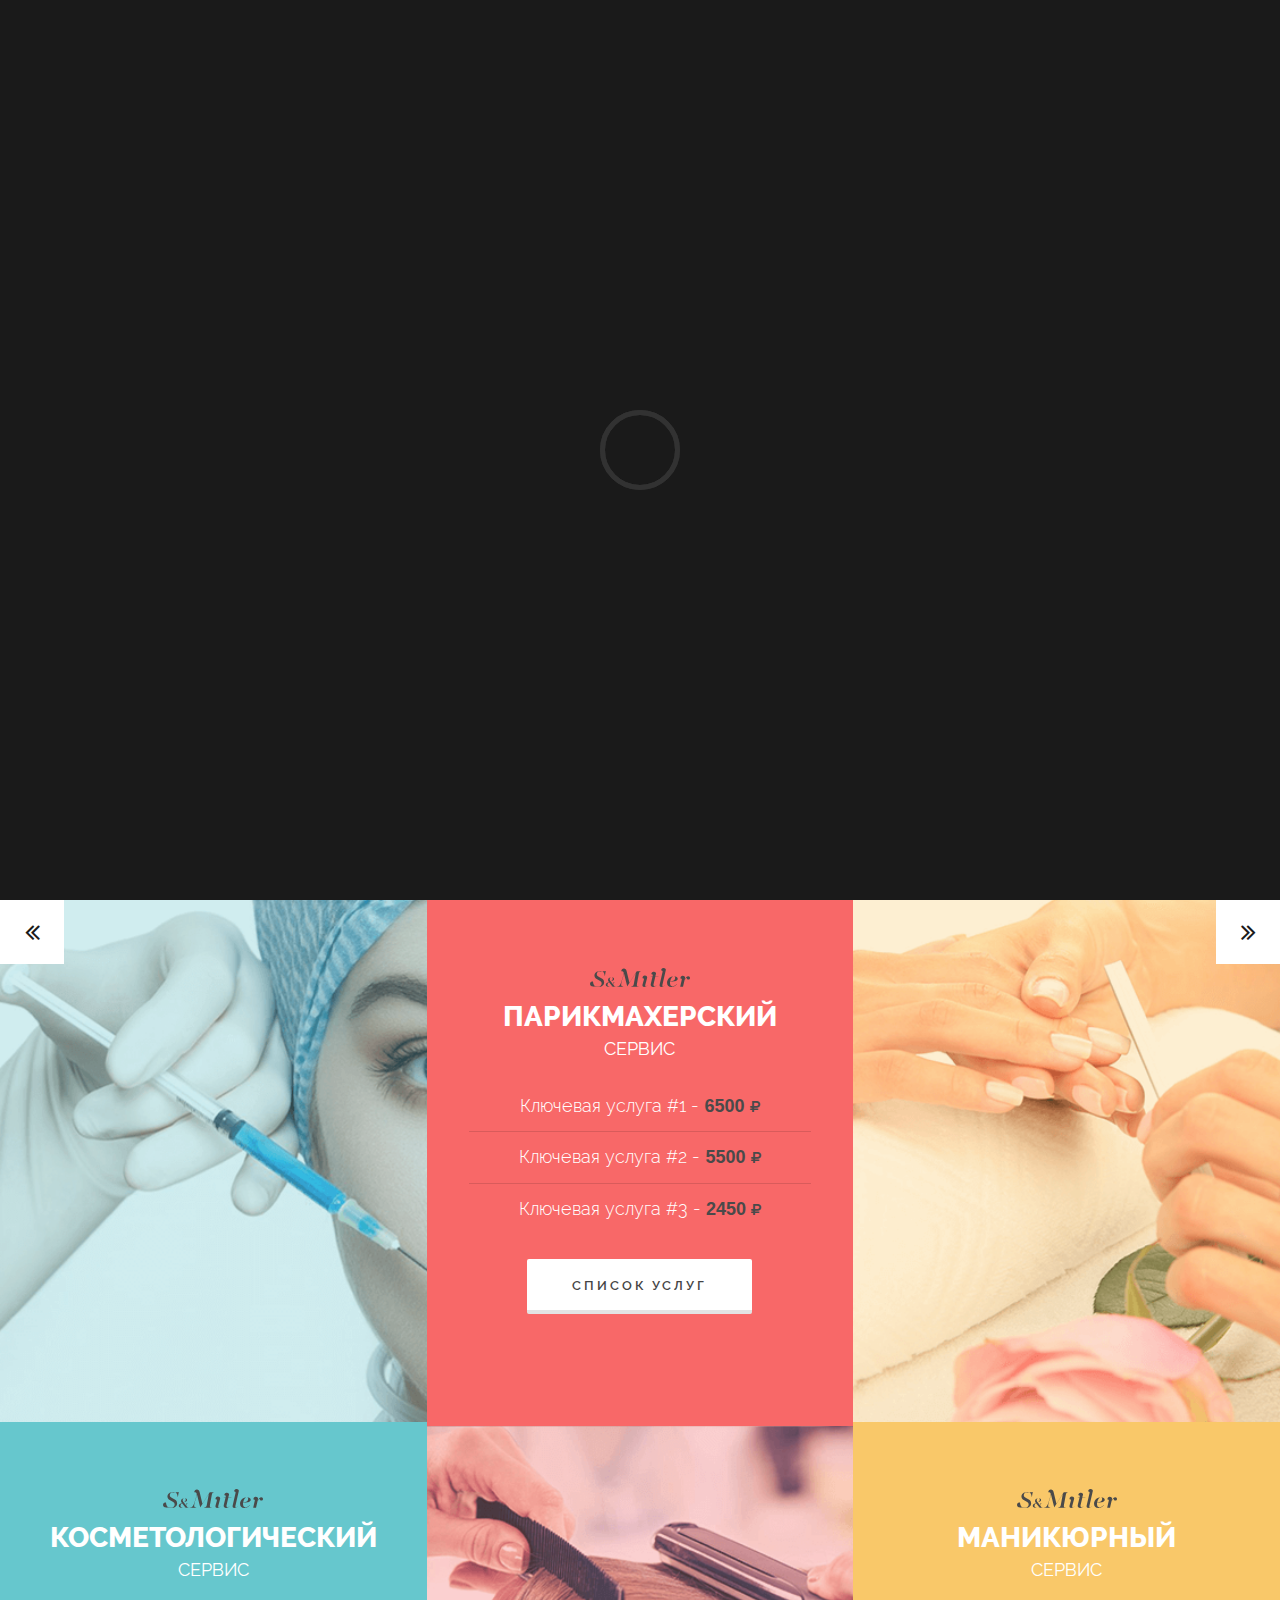
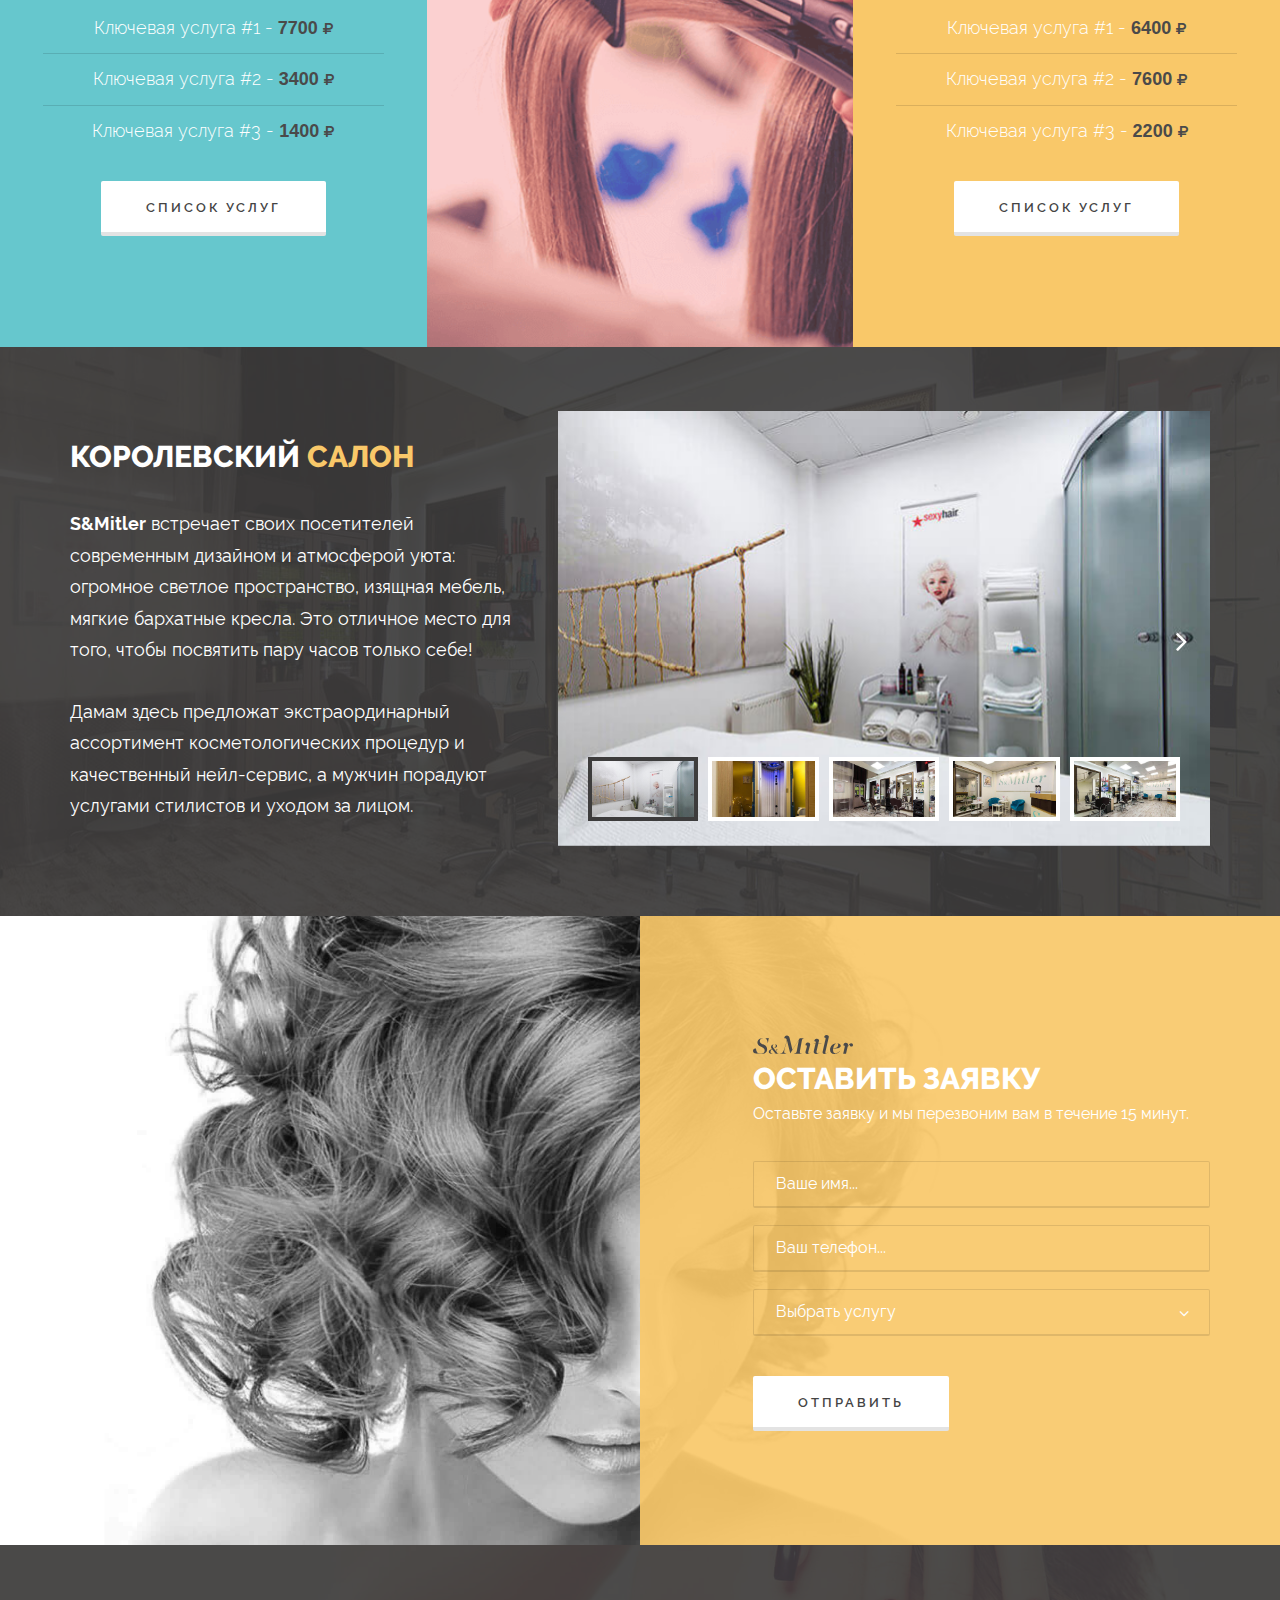
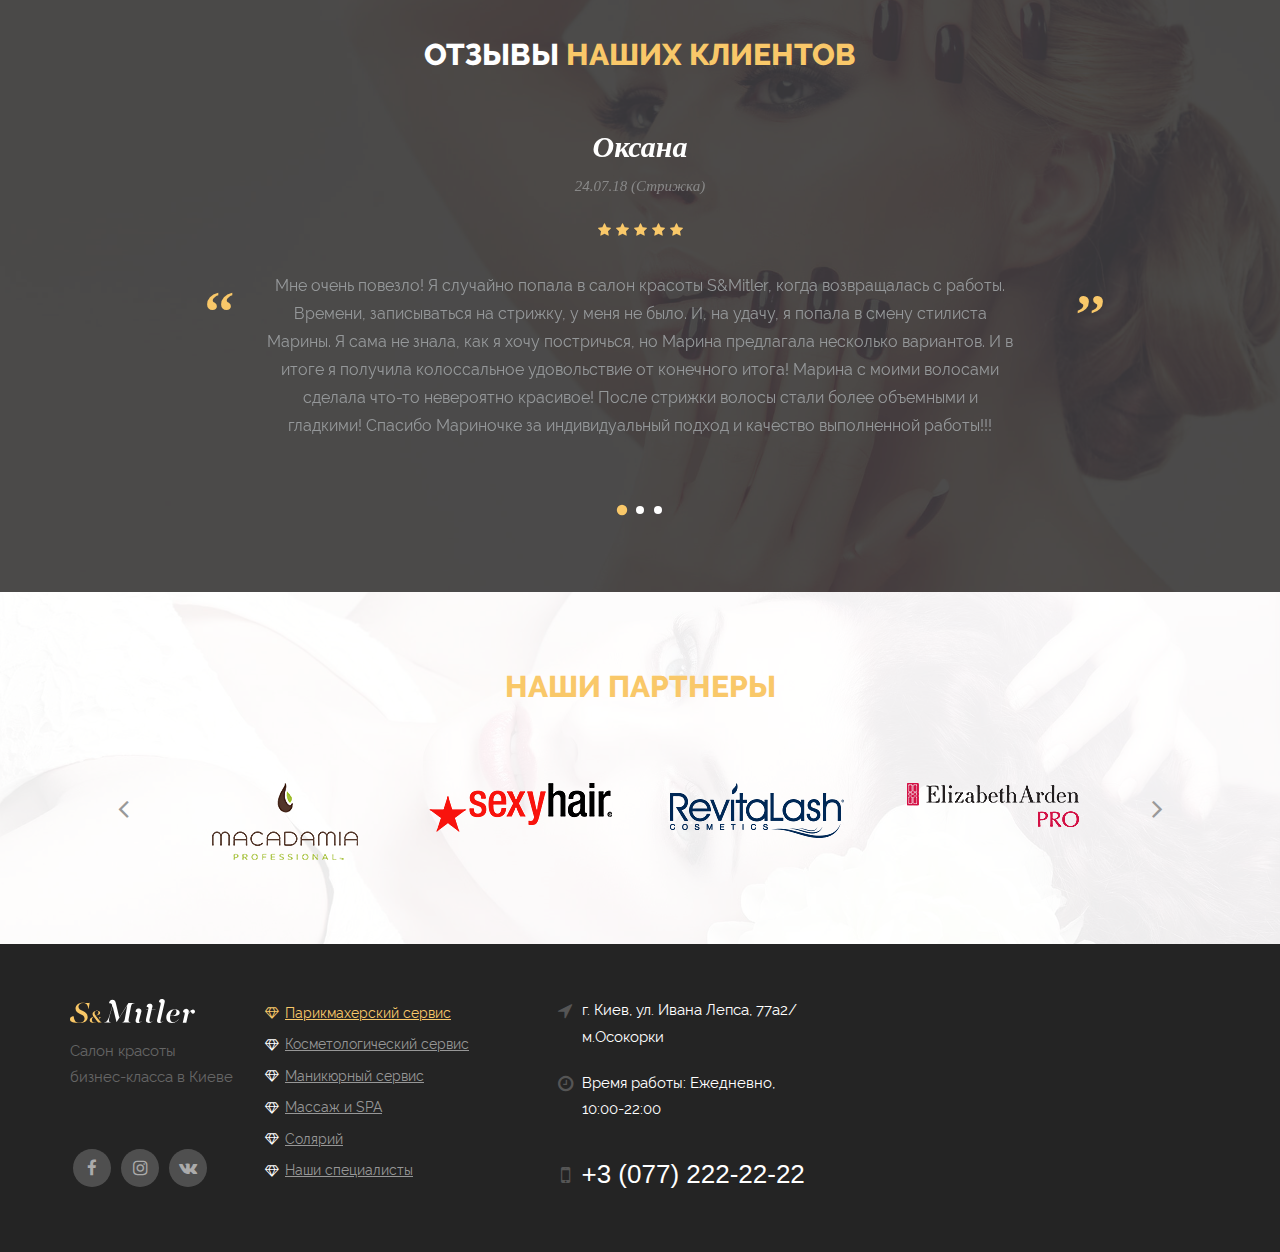
==== commit f173c73b: "S-M" ====
--- a/index.html
+++ b/index.html
@@ -214,50 +214,38 @@
 					</div>
 				</div>
 			</section>
-			
+			<!-- Callback -->
 			<section class="s-call inverse" style="background-image: url(img/madama.jpg);">
-
 				<div class="container">
 					<div class="row">
-
 						<div class="col-md-5 col-md-offset-7 col-sm-6 col-sm-offset-6">
-
 							<form class="callback">
-
 								<div class="success"><span>Спасибо за заявку!</span></div>
-
 								<!-- Hidden Required Fields -->
-								<input type="hidden" name="project_name" value="Site Name">
-								<input type="hidden" name="admin_email" value="dyachenkoandrii@gmail.com">
-								<input type="hidden" name="form_subject" value="Form Subject">
+									<input type="hidden" name="project_name" value="Smitler">
+									<input type="hidden" name="admin_email" value="dyachenkoandrii@gmail.com">
+									<input type="hidden" name="form_subject" value="Заявка с сайта 'Smitler'">
 								<!-- END Hidden Required Fields -->
-
-								<input type="hidden" name="Страница" value="">
-
-								<div class="callback-logo"><img  src="img/logo-2.svg" alt="Смитлер - салон красоты"></div>
-								<div class="formhead">Оставить заявку</div>
+								<input type="hidden" name="Page" value="">
+								<div class="callback-logo"><img src="img/logo-2.svg" alt="S&Mitler Салон красоты"></div>
+								<div class="formhead h2">Оставить заявку</div>
 								<p>Оставьте заявку и мы перезвоним вам в течение 15 минут.</p>
-
 								<input type="text" name="Имя" placeholder="Ваше имя..." required>
 								<input type="text" name="Телефон" placeholder="Ваш телефон..." required>
 								<select name="Услуга">
-									<option disabled selected value>Выберите услугу...</option>
+									<option value disabled selected>Выбрать услугу</option>
 									<option>Парикмахерский сервис</option>
-									<option>Косметологический сервис</option>
+									<option>Косметический сервис</option>
 									<option>Маникюрный сервис</option>
 									<option>Массаж и SPA</option>
 									<option>Солярий</option>
 								</select>
 								<button class="button button-white">Отправить</button>
 							</form>
-
-						</div>
-
-					</div>
-				</div>
-
+						</div>
+					</div>
+				</div>
 			</section>
-
 			<!-- Reviews -->
 			<section class="s-review inverse section-overlay" style="background-image: url(img/bg-2.jpg)">
 				<div class="container">
--- a/css/main.min.css
+++ b/css/main.min.css
@@ -12,4 +12,4 @@
  * @link https://github.com/jonsuh/hamburgers
  */.hamburger{padding:15px 15px;display:inline-block;cursor:pointer;transition-property:opacity,filter;transition-duration:.15s;transition-timing-function:linear;font:inherit;color:inherit;text-transform:none;background-color:transparent;border:0;margin:0;overflow:visible}.hamburger:hover{opacity:.7}.hamburger-box{width:40px;height:24px;display:inline-block;position:relative}.hamburger-inner{display:block;top:50%;margin-top:-2px}.hamburger-inner,.hamburger-inner::after,.hamburger-inner::before{width:40px;height:4px;background-color:#000;border-radius:4px;position:absolute;transition-property:transform;transition-duration:.15s;transition-timing-function:ease}.hamburger-inner::after,.hamburger-inner::before{content:"";display:block}.hamburger-inner::before{top:-10px}.hamburger-inner::after{bottom:-10px}.hamburger--3dx .hamburger-box{perspective:80px}.hamburger--3dx .hamburger-inner{transition:transform .2s cubic-bezier(.645,.045,.355,1),background-color 0s .1s cubic-bezier(.645,.045,.355,1)}.hamburger--3dx .hamburger-inner::after,.hamburger--3dx .hamburger-inner::before{transition:transform 0s .1s cubic-bezier(.645,.045,.355,1)}.hamburger--3dx.is-active .hamburger-inner{background-color:transparent;transform:rotateY(180deg)}.hamburger--3dx.is-active .hamburger-inner::before{transform:translate3d(0,10px,0) rotate(45deg)}.hamburger--3dx.is-active .hamburger-inner::after{transform:translate3d(0,-10px,0) rotate(-45deg)}.hamburger--3dx-r .hamburger-box{perspective:80px}.hamburger--3dx-r .hamburger-inner{transition:transform .2s cubic-bezier(.645,.045,.355,1),background-color 0s .1s cubic-bezier(.645,.045,.355,1)}.hamburger--3dx-r .hamburger-inner::after,.hamburger--3dx-r .hamburger-inner::before{transition:transform 0s .1s cubic-bezier(.645,.045,.355,1)}.hamburger--3dx-r.is-active .hamburger-inner{background-color:transparent;transform:rotateY(-180deg)}.hamburger--3dx-r.is-active .hamburger-inner::before{transform:translate3d(0,10px,0) rotate(45deg)}.hamburger--3dx-r.is-active .hamburger-inner::after{transform:translate3d(0,-10px,0) rotate(-45deg)}.hamburger--3dy .hamburger-box{perspective:80px}.hamburger--3dy .hamburger-inner{transition:transform .2s cubic-bezier(.645,.045,.355,1),background-color 0s .1s cubic-bezier(.645,.045,.355,1)}.hamburger--3dy .hamburger-inner::after,.hamburger--3dy .hamburger-inner::before{transition:transform 0s .1s cubic-bezier(.645,.045,.355,1)}.hamburger--3dy.is-active .hamburger-inner{background-color:transparent;transform:rotateX(-180deg)}.hamburger--3dy.is-active .hamburger-inner::before{transform:translate3d(0,10px,0) rotate(45deg)}.hamburger--3dy.is-active .hamburger-inner::after{transform:translate3d(0,-10px,0) rotate(-45deg)}.hamburger--3dy-r .hamburger-box{perspective:80px}.hamburger--3dy-r .hamburger-inner{transition:transform .2s cubic-bezier(.645,.045,.355,1),background-color 0s .1s cubic-bezier(.645,.045,.355,1)}.hamburger--3dy-r .hamburger-inner::after,.hamburger--3dy-r .hamburger-inner::before{transition:transform 0s .1s cubic-bezier(.645,.045,.355,1)}.hamburger--3dy-r.is-active .hamburger-inner{background-color:transparent;transform:rotateX(180deg)}.hamburger--3dy-r.is-active .hamburger-inner::before{transform:translate3d(0,10px,0) rotate(45deg)}.hamburger--3dy-r.is-active .hamburger-inner::after{transform:translate3d(0,-10px,0) rotate(-45deg)}.hamburger--arrow.is-active .hamburger-inner::before{transform:translate3d(-8px,0,0) rotate(-45deg) scale(.7,1)}.hamburger--arrow.is-active .hamburger-inner::after{transform:translate3d(-8px,0,0) rotate(45deg) scale(.7,1)}.hamburger--arrow-r.is-active .hamburger-inner::before{transform:translate3d(8px,0,0) rotate(45deg) scale(.7,1)}.hamburger--arrow-r.is-active .hamburger-inner::after{transform:translate3d(8px,0,0) rotate(-45deg) scale(.7,1)}.hamburger--arrowalt .hamburger-inner::before{transition:top .1s .15s ease,transform .15s cubic-bezier(.165,.84,.44,1)}.hamburger--arrowalt .hamburger-inner::after{transition:bottom .1s .15s ease,transform .15s cubic-bezier(.165,.84,.44,1)}.hamburger--arrowalt.is-active .hamburger-inner::before{top:0;transform:translate3d(-8px,-10px,0) rotate(-45deg) scale(.7,1);transition:top .1s ease,transform .15s .1s cubic-bezier(.895,.03,.685,.22)}.hamburger--arrowalt.is-active .hamburger-inner::after{bottom:0;transform:translate3d(-8px,10px,0) rotate(45deg) scale(.7,1);transition:bottom .1s ease,transform .15s .1s cubic-bezier(.895,.03,.685,.22)}.hamburger--arrowalt-r .hamburger-inner::before{transition:top .1s .15s ease,transform .15s cubic-bezier(.165,.84,.44,1)}.hamburger--arrowalt-r .hamburger-inner::after{transition:bottom .1s .15s ease,transform .15s cubic-bezier(.165,.84,.44,1)}.hamburger--arrowalt-r.is-active .hamburger-inner::before{top:0;transform:translate3d(8px,-10px,0) rotate(45deg) scale(.7,1);transition:top .1s ease,transform .15s .1s cubic-bezier(.895,.03,.685,.22)}.hamburger--arrowalt-r.is-active .hamburger-inner::after{bottom:0;transform:translate3d(8px,10px,0) rotate(-45deg) scale(.7,1);transition:bottom .1s ease,transform .15s .1s cubic-bezier(.895,.03,.685,.22)}.hamburger--boring .hamburger-inner,.hamburger--boring .hamburger-inner::after,.hamburger--boring .hamburger-inner::before{transition-property:none}.hamburger--boring.is-active .hamburger-inner{transform:rotate(45deg)}.hamburger--boring.is-active .hamburger-inner::before{top:0;opacity:0}.hamburger--boring.is-active .hamburger-inner::after{bottom:0;transform:rotate(-90deg)}.hamburger--collapse .hamburger-inner{top:auto;bottom:0;transition-duration:.15s;transition-delay:.15s;transition-timing-function:cubic-bezier(.55,.055,.675,.19)}.hamburger--collapse .hamburger-inner::after{top:-20px;transition:top .3s .3s cubic-bezier(.33333,.66667,.66667,1),opacity .1s linear}.hamburger--collapse .hamburger-inner::before{transition:top .12s .3s cubic-bezier(.33333,.66667,.66667,1),transform .15s cubic-bezier(.55,.055,.675,.19)}.hamburger--collapse.is-active .hamburger-inner{transform:translate3d(0,-10px,0) rotate(-45deg);transition-delay:.32s;transition-timing-function:cubic-bezier(.215,.61,.355,1)}.hamburger--collapse.is-active .hamburger-inner::after{top:0;opacity:0;transition:top .3s cubic-bezier(.33333,0,.66667,.33333),opacity .1s .27s linear}.hamburger--collapse.is-active .hamburger-inner::before{top:0;transform:rotate(-90deg);transition:top .12s .18s cubic-bezier(.33333,0,.66667,.33333),transform .15s .42s cubic-bezier(.215,.61,.355,1)}.hamburger--collapse-r .hamburger-inner{top:auto;bottom:0;transition-duration:.15s;transition-delay:.15s;transition-timing-function:cubic-bezier(.55,.055,.675,.19)}.hamburger--collapse-r .hamburger-inner::after{top:-20px;transition:top .3s .3s cubic-bezier(.33333,.66667,.66667,1),opacity .1s linear}.hamburger--collapse-r .hamburger-inner::before{transition:top .12s .3s cubic-bezier(.33333,.66667,.66667,1),transform .15s cubic-bezier(.55,.055,.675,.19)}.hamburger--collapse-r.is-active .hamburger-inner{transform:translate3d(0,-10px,0) rotate(45deg);transition-delay:.32s;transition-timing-function:cubic-bezier(.215,.61,.355,1)}.hamburger--collapse-r.is-active .hamburger-inner::after{top:0;opacity:0;transition:top .3s cubic-bezier(.33333,0,.66667,.33333),opacity .1s .27s linear}.hamburger--collapse-r.is-active .hamburger-inner::before{top:0;transform:rotate(90deg);transition:top .12s .18s cubic-bezier(.33333,0,.66667,.33333),transform .15s .42s cubic-bezier(.215,.61,.355,1)}.hamburger--elastic .hamburger-inner{top:2px;transition-duration:.4s;transition-timing-function:cubic-bezier(.68,-.55,.265,1.55)}.hamburger--elastic .hamburger-inner::before{top:10px;transition:opacity .15s .4s ease}.hamburger--elastic .hamburger-inner::after{top:20px;transition:transform .4s cubic-bezier(.68,-.55,.265,1.55)}.hamburger--elastic.is-active .hamburger-inner{transform:translate3d(0,10px,0) rotate(135deg);transition-delay:.1s}.hamburger--elastic.is-active .hamburger-inner::before{transition-delay:0s;opacity:0}.hamburger--elastic.is-active .hamburger-inner::after{transform:translate3d(0,-20px,0) rotate(-270deg);transition-delay:.1s}.hamburger--elastic-r .hamburger-inner{top:2px;transition-duration:.4s;transition-timing-function:cubic-bezier(.68,-.55,.265,1.55)}.hamburger--elastic-r .hamburger-inner::before{top:10px;transition:opacity .15s .4s ease}.hamburger--elastic-r .hamburger-inner::after{top:20px;transition:transform .4s cubic-bezier(.68,-.55,.265,1.55)}.hamburger--elastic-r.is-active .hamburger-inner{transform:translate3d(0,10px,0) rotate(-135deg);transition-delay:.1s}.hamburger--elastic-r.is-active .hamburger-inner::before{transition-delay:0s;opacity:0}.hamburger--elastic-r.is-active .hamburger-inner::after{transform:translate3d(0,-20px,0) rotate(270deg);transition-delay:.1s}.hamburger--emphatic{overflow:hidden}.hamburger--emphatic .hamburger-inner{transition:background-color .2s .25s ease-in}.hamburger--emphatic .hamburger-inner::before{left:0;transition:transform .2s cubic-bezier(.6,.04,.98,.335),top 50ms .2s linear,left .2s .25s ease-in}.hamburger--emphatic .hamburger-inner::after{top:10px;right:0;transition:transform .2s cubic-bezier(.6,.04,.98,.335),top 50ms .2s linear,right .2s .25s ease-in}.hamburger--emphatic.is-active .hamburger-inner{transition-delay:0s;transition-timing-function:ease-out;background-color:transparent}.hamburger--emphatic.is-active .hamburger-inner::before{left:-80px;top:-80px;transform:translate3d(80px,80px,0) rotate(45deg);transition:left .2s ease-out,top 50ms .2s linear,transform .2s .25s cubic-bezier(.075,.82,.165,1)}.hamburger--emphatic.is-active .hamburger-inner::after{right:-80px;top:-80px;transform:translate3d(-80px,80px,0) rotate(-45deg);transition:right .2s ease-out,top 50ms .2s linear,transform .2s .25s cubic-bezier(.075,.82,.165,1)}.hamburger--emphatic-r{overflow:hidden}.hamburger--emphatic-r .hamburger-inner{transition:background-color .2s .25s ease-in}.hamburger--emphatic-r .hamburger-inner::before{left:0;transition:transform .2s cubic-bezier(.6,.04,.98,.335),top 50ms .2s linear,left .2s .25s ease-in}.hamburger--emphatic-r .hamburger-inner::after{top:10px;right:0;transition:transform .2s cubic-bezier(.6,.04,.98,.335),top 50ms .2s linear,right .2s .25s ease-in}.hamburger--emphatic-r.is-active .hamburger-inner{transition-delay:0s;transition-timing-function:ease-out;background-color:transparent}.hamburger--emphatic-r.is-active .hamburger-inner::before{left:-80px;top:80px;transform:translate3d(80px,-80px,0) rotate(-45deg);transition:left .2s ease-out,top 50ms .2s linear,transform .2s .25s cubic-bezier(.075,.82,.165,1)}.hamburger--emphatic-r.is-active .hamburger-inner::after{right:-80px;top:80px;transform:translate3d(-80px,-80px,0) rotate(45deg);transition:right .2s ease-out,top 50ms .2s linear,transform .2s .25s cubic-bezier(.075,.82,.165,1)}.hamburger--slider .hamburger-inner{top:2px}.hamburger--slider .hamburger-inner::before{top:10px;transition-property:transform,opacity;transition-timing-function:ease;transition-duration:.2s}.hamburger--slider .hamburger-inner::after{top:20px}.hamburger--slider.is-active .hamburger-inner{transform:translate3d(0,10px,0) rotate(45deg)}.hamburger--slider.is-active .hamburger-inner::before{transform:rotate(-45deg) translate3d(-5.71429px,-6px,0);opacity:0}.hamburger--slider.is-active .hamburger-inner::after{transform:translate3d(0,-20px,0) rotate(-90deg)}.hamburger--slider-r .hamburger-inner{top:2px}.hamburger--slider-r .hamburger-inner::before{top:10px;transition-property:transform,opacity;transition-timing-function:ease;transition-duration:.2s}.hamburger--slider-r .hamburger-inner::after{top:20px}.hamburger--slider-r.is-active .hamburger-inner{transform:translate3d(0,10px,0) rotate(-45deg)}.hamburger--slider-r.is-active .hamburger-inner::before{transform:rotate(45deg) translate3d(5.71429px,-6px,0);opacity:0}.hamburger--slider-r.is-active .hamburger-inner::after{transform:translate3d(0,-20px,0) rotate(90deg)}.hamburger--spring .hamburger-inner{top:2px;transition:background-color 0s .15s linear}.hamburger--spring .hamburger-inner::before{top:10px;transition:top .12s .3s cubic-bezier(.33333,.66667,.66667,1),transform .15s cubic-bezier(.55,.055,.675,.19)}.hamburger--spring .hamburger-inner::after{top:20px;transition:top .3s .3s cubic-bezier(.33333,.66667,.66667,1),transform .15s cubic-bezier(.55,.055,.675,.19)}.hamburger--spring.is-active .hamburger-inner{transition-delay:.32s;background-color:transparent}.hamburger--spring.is-active .hamburger-inner::before{top:0;transition:top .12s .18s cubic-bezier(.33333,0,.66667,.33333),transform .15s .32s cubic-bezier(.215,.61,.355,1);transform:translate3d(0,10px,0) rotate(45deg)}.hamburger--spring.is-active .hamburger-inner::after{top:0;transition:top .3s cubic-bezier(.33333,0,.66667,.33333),transform .15s .32s cubic-bezier(.215,.61,.355,1);transform:translate3d(0,10px,0) rotate(-45deg)}.hamburger--spring-r .hamburger-inner{top:auto;bottom:0;transition-duration:.15s;transition-delay:0s;transition-timing-function:cubic-bezier(.55,.055,.675,.19)}.hamburger--spring-r .hamburger-inner::after{top:-20px;transition:top .3s .3s cubic-bezier(.33333,.66667,.66667,1),opacity 0s linear}.hamburger--spring-r .hamburger-inner::before{transition:top .12s .3s cubic-bezier(.33333,.66667,.66667,1),transform .15s cubic-bezier(.55,.055,.675,.19)}.hamburger--spring-r.is-active .hamburger-inner{transform:translate3d(0,-10px,0) rotate(-45deg);transition-delay:.32s;transition-timing-function:cubic-bezier(.215,.61,.355,1)}.hamburger--spring-r.is-active .hamburger-inner::after{top:0;opacity:0;transition:top .3s cubic-bezier(.33333,0,.66667,.33333),opacity 0s .32s linear}.hamburger--spring-r.is-active .hamburger-inner::before{top:0;transform:rotate(90deg);transition:top .12s .18s cubic-bezier(.33333,0,.66667,.33333),transform .15s .32s cubic-bezier(.215,.61,.355,1)}.hamburger--stand .hamburger-inner{transition:transform .1s .22s cubic-bezier(.55,.055,.675,.19),background-color 0s .1s linear}.hamburger--stand .hamburger-inner::before{transition:top .1s .1s ease-in,transform .1s 0s cubic-bezier(.55,.055,.675,.19)}.hamburger--stand .hamburger-inner::after{transition:bottom .1s .1s ease-in,transform .1s 0s cubic-bezier(.55,.055,.675,.19)}.hamburger--stand.is-active .hamburger-inner{transform:rotate(90deg);background-color:transparent;transition:transform .1s 0s cubic-bezier(.215,.61,.355,1),background-color 0s .22s linear}.hamburger--stand.is-active .hamburger-inner::before{top:0;transform:rotate(-45deg);transition:top .1s .12s ease-out,transform .1s .22s cubic-bezier(.215,.61,.355,1)}.hamburger--stand.is-active .hamburger-inner::after{bottom:0;transform:rotate(45deg);transition:bottom .1s .12s ease-out,transform .1s .22s cubic-bezier(.215,.61,.355,1)}.hamburger--stand-r .hamburger-inner{transition:transform .1s .22s cubic-bezier(.55,.055,.675,.19),background-color 0s .1s linear}.hamburger--stand-r .hamburger-inner::before{transition:top .1s .1s ease-in,transform .1s 0s cubic-bezier(.55,.055,.675,.19)}.hamburger--stand-r .hamburger-inner::after{transition:bottom .1s .1s ease-in,transform .1s 0s cubic-bezier(.55,.055,.675,.19)}.hamburger--stand-r.is-active .hamburger-inner{transform:rotate(-90deg);background-color:transparent;transition:transform .1s 0s cubic-bezier(.215,.61,.355,1),background-color 0s .22s linear}.hamburger--stand-r.is-active .hamburger-inner::before{top:0;transform:rotate(-45deg);transition:top .1s .12s ease-out,transform .1s .22s cubic-bezier(.215,.61,.355,1)}.hamburger--stand-r.is-active .hamburger-inner::after{bottom:0;transform:rotate(45deg);transition:bottom .1s .12s ease-out,transform .1s .22s cubic-bezier(.215,.61,.355,1)}.hamburger--spin .hamburger-inner{transition-duration:.3s;transition-timing-function:cubic-bezier(.55,.055,.675,.19)}.hamburger--spin .hamburger-inner::before{transition:top .1s .34s ease-in,opacity .1s ease-in}.hamburger--spin .hamburger-inner::after{transition:bottom .1s .34s ease-in,transform .3s cubic-bezier(.55,.055,.675,.19)}.hamburger--spin.is-active .hamburger-inner{transform:rotate(225deg);transition-delay:.14s;transition-timing-function:cubic-bezier(.215,.61,.355,1)}.hamburger--spin.is-active .hamburger-inner::before{top:0;opacity:0;transition:top .1s ease-out,opacity .1s .14s ease-out}.hamburger--spin.is-active .hamburger-inner::after{bottom:0;transform:rotate(-90deg);transition:bottom .1s ease-out,transform .3s .14s cubic-bezier(.215,.61,.355,1)}.hamburger--spin-r .hamburger-inner{transition-duration:.3s;transition-timing-function:cubic-bezier(.55,.055,.675,.19)}.hamburger--spin-r .hamburger-inner::before{transition:top .1s .34s ease-in,opacity .1s ease-in}.hamburger--spin-r .hamburger-inner::after{transition:bottom .1s .34s ease-in,transform .3s cubic-bezier(.55,.055,.675,.19)}.hamburger--spin-r.is-active .hamburger-inner{transform:rotate(-225deg);transition-delay:.14s;transition-timing-function:cubic-bezier(.215,.61,.355,1)}.hamburger--spin-r.is-active .hamburger-inner::before{top:0;opacity:0;transition:top .1s ease-out,opacity .1s .14s ease-out}.hamburger--spin-r.is-active .hamburger-inner::after{bottom:0;transform:rotate(90deg);transition:bottom .1s ease-out,transform .3s .14s cubic-bezier(.215,.61,.355,1)}.hamburger--squeeze .hamburger-inner{transition-duration:.1s;transition-timing-function:cubic-bezier(.55,.055,.675,.19)}.hamburger--squeeze .hamburger-inner::before{transition:top .1s .14s ease,opacity .1s ease}.hamburger--squeeze .hamburger-inner::after{transition:bottom .1s .14s ease,transform .1s cubic-bezier(.55,.055,.675,.19)}.hamburger--squeeze.is-active .hamburger-inner{transform:rotate(45deg);transition-delay:.14s;transition-timing-function:cubic-bezier(.215,.61,.355,1)}.hamburger--squeeze.is-active .hamburger-inner::before{top:0;opacity:0;transition:top .1s ease,opacity .1s .14s ease}.hamburger--squeeze.is-active .hamburger-inner::after{bottom:0;transform:rotate(-90deg);transition:bottom .1s ease,transform .1s .14s cubic-bezier(.215,.61,.355,1)}.hamburger--vortex .hamburger-inner{transition-duration:.3s;transition-timing-function:cubic-bezier(.19,1,.22,1)}.hamburger--vortex .hamburger-inner::after,.hamburger--vortex .hamburger-inner::before{transition-duration:0s;transition-delay:.1s;transition-timing-function:linear}.hamburger--vortex .hamburger-inner::before{transition-property:top,opacity}.hamburger--vortex .hamburger-inner::after{transition-property:bottom,transform}.hamburger--vortex.is-active .hamburger-inner{transform:rotate(765deg);transition-timing-function:cubic-bezier(.19,1,.22,1)}.hamburger--vortex.is-active .hamburger-inner::after,.hamburger--vortex.is-active .hamburger-inner::before{transition-delay:0s}.hamburger--vortex.is-active .hamburger-inner::before{top:0;opacity:0}.hamburger--vortex.is-active .hamburger-inner::after{bottom:0;transform:rotate(90deg)}.hamburger--vortex-r .hamburger-inner{transition-duration:.3s;transition-timing-function:cubic-bezier(.19,1,.22,1)}.hamburger--vortex-r .hamburger-inner::after,.hamburger--vortex-r .hamburger-inner::before{transition-duration:0s;transition-delay:.1s;transition-timing-function:linear}.hamburger--vortex-r .hamburger-inner::before{transition-property:top,opacity}.hamburger--vortex-r .hamburger-inner::after{transition-property:bottom,transform}.hamburger--vortex-r.is-active .hamburger-inner{transform:rotate(-765deg);transition-timing-function:cubic-bezier(.19,1,.22,1)}.hamburger--vortex-r.is-active .hamburger-inner::after,.hamburger--vortex-r.is-active .hamburger-inner::before{transition-delay:0s}.hamburger--vortex-r.is-active .hamburger-inner::before{top:0;opacity:0}.hamburger--vortex-r.is-active .hamburger-inner::after{bottom:0;transform:rotate(-90deg)}.owl-carousel,.owl-carousel .owl-item{-webkit-tap-highlight-color:transparent;position:relative}.owl-carousel{display:none;width:100%;z-index:1}.owl-carousel .owl-stage{position:relative;-ms-touch-action:pan-Y}.owl-carousel .owl-stage:after{content:".";display:block;clear:both;visibility:hidden;line-height:0;height:0}.owl-carousel .owl-stage-outer{position:relative;overflow:hidden;-webkit-transform:translate3d(0,0,0)}.owl-carousel .owl-item{min-height:1px;float:left;-webkit-backface-visibility:hidden;-webkit-touch-callout:none}.owl-carousel .owl-item img{display:block;width:100%;-webkit-transform-style:preserve-3d}.owl-carousel .owl-dots.disabled,.owl-carousel .owl-nav.disabled{display:none}.no-js .owl-carousel,.owl-carousel.owl-loaded{display:block}.owl-carousel .owl-dot,.owl-carousel .owl-nav .owl-next,.owl-carousel .owl-nav .owl-prev{cursor:pointer;cursor:hand;-webkit-user-select:none;-khtml-user-select:none;-moz-user-select:none;-ms-user-select:none;user-select:none}.owl-carousel.owl-loading{opacity:0;display:block}.owl-carousel.owl-hidden{opacity:0}.owl-carousel.owl-refresh .owl-item{visibility:hidden}.owl-carousel.owl-drag .owl-item{-webkit-user-select:none;-moz-user-select:none;-ms-user-select:none;user-select:none}.owl-carousel.owl-grab{cursor:move;cursor:grab}.owl-carousel.owl-rtl{direction:rtl}.owl-carousel.owl-rtl .owl-item{float:right}.owl-carousel .animated{-webkit-animation-duration:1s;animation-duration:1s;-webkit-animation-fill-mode:both;animation-fill-mode:both}.owl-carousel .owl-animated-in{z-index:0}.owl-carousel .owl-animated-out{z-index:1}.owl-carousel .fadeOut{-webkit-animation-name:fadeOut;animation-name:fadeOut}@-webkit-keyframes fadeOut{0%{opacity:1}100%{opacity:0}}@keyframes fadeOut{0%{opacity:1}100%{opacity:0}}.owl-height{transition:height .5s ease-in-out}.owl-carousel .owl-item .owl-lazy{opacity:0;transition:opacity .4s ease}.owl-carousel .owl-item img.owl-lazy{-webkit-transform-style:preserve-3d;transform-style:preserve-3d}.owl-carousel .owl-video-wrapper{position:relative;height:100%;background:#000}.owl-carousel .owl-video-play-icon{position:absolute;height:80px;width:80px;left:50%;top:50%;margin-left:-40px;margin-top:-40px;background:url(../libs/owl.carousel/assets/owl.video.play.png) no-repeat;cursor:pointer;z-index:1;-webkit-backface-visibility:hidden;transition:-webkit-transform .1s ease;transition:transform .1s ease}.owl-carousel .owl-video-play-icon:hover{-webkit-transform:scale(1.3,1.3);-ms-transform:scale(1.3,1.3);transform:scale(1.3,1.3)}.owl-carousel .owl-video-playing .owl-video-play-icon,.owl-carousel .owl-video-playing .owl-video-tn{display:none}.owl-carousel .owl-video-tn{opacity:0;height:100%;background-position:center center;background-repeat:no-repeat;background-size:contain;transition:opacity .4s ease}.owl-carousel .owl-video-frame{position:relative;z-index:1;height:100%;width:100%}.owl-theme .owl-dots,.owl-theme .owl-nav{text-align:center;-webkit-tap-highlight-color:transparent}.owl-theme .owl-nav{margin-top:10px}.owl-theme .owl-nav [class*=owl-]{color:#fff;font-size:14px;margin:5px;padding:4px 7px;background:#d6d6d6;display:inline-block;cursor:pointer;border-radius:3px}.owl-theme .owl-nav [class*=owl-]:hover{background:#869791;color:#fff;text-decoration:none}.owl-theme .owl-nav .disabled{opacity:.5;cursor:default}.owl-theme .owl-nav.disabled+.owl-dots{margin-top:10px}.owl-theme .owl-dots .owl-dot{display:inline-block;zoom:1}.owl-theme .owl-dots .owl-dot span{width:10px;height:10px;margin:5px 7px;background:#d6d6d6;display:block;-webkit-backface-visibility:visible;transition:opacity .2s ease;border-radius:30px}.owl-theme .owl-dots .owl-dot.active span,.owl-theme .owl-dots .owl-dot:hover span{background:#869791}/*!
  * Fotorama 4.6.4 | http://fotorama.io/license/
- */.fotorama__arr:focus:after,.fotorama__fullscreen-icon:focus:after,.fotorama__html,.fotorama__img,.fotorama__nav__frame:focus .fotorama__dot:after,.fotorama__nav__frame:focus .fotorama__thumb:after,.fotorama__stage__frame,.fotorama__stage__shaft,.fotorama__video iframe{position:absolute;width:100%;height:100%;top:0;right:0;left:0;bottom:0}.fotorama--fullscreen,.fotorama__img{max-width:99999px!important;max-height:99999px!important;min-width:0!important;min-height:0!important;border-radius:0!important;box-shadow:none!important;padding:0!important}.fotorama__wrap .fotorama__grab{cursor:move;cursor:-webkit-grab;cursor:-o-grab;cursor:-ms-grab;cursor:grab}.fotorama__grabbing *{cursor:move;cursor:-webkit-grabbing;cursor:-o-grabbing;cursor:-ms-grabbing;cursor:grabbing}.fotorama__spinner{position:absolute!important;top:50%!important;left:50%!important}.fotorama__wrap--css3 .fotorama__arr,.fotorama__wrap--css3 .fotorama__fullscreen-icon,.fotorama__wrap--css3 .fotorama__nav__shaft,.fotorama__wrap--css3 .fotorama__stage__shaft,.fotorama__wrap--css3 .fotorama__thumb-border,.fotorama__wrap--css3 .fotorama__video-close,.fotorama__wrap--css3 .fotorama__video-play{-webkit-transform:translate3d(0,0,0);transform:translate3d(0,0,0)}.fotorama__caption,.fotorama__nav:after,.fotorama__nav:before,.fotorama__stage:after,.fotorama__stage:before,.fotorama__wrap--css3 .fotorama__html,.fotorama__wrap--css3 .fotorama__nav,.fotorama__wrap--css3 .fotorama__spinner,.fotorama__wrap--css3 .fotorama__stage,.fotorama__wrap--css3 .fotorama__stage .fotorama__img,.fotorama__wrap--css3 .fotorama__stage__frame{-webkit-transform:translateZ(0);transform:translateZ(0)}.fotorama__arr:focus,.fotorama__fullscreen-icon:focus,.fotorama__nav__frame{outline:0}.fotorama__arr:focus:after,.fotorama__fullscreen-icon:focus:after,.fotorama__nav__frame:focus .fotorama__dot:after,.fotorama__nav__frame:focus .fotorama__thumb:after{content:'';border-radius:inherit;background-color:rgba(0,175,234,.5)}.fotorama__wrap--video .fotorama__stage,.fotorama__wrap--video .fotorama__stage__frame--video,.fotorama__wrap--video .fotorama__stage__frame--video .fotorama__html,.fotorama__wrap--video .fotorama__stage__frame--video .fotorama__img,.fotorama__wrap--video .fotorama__stage__shaft{-webkit-transform:none!important;transform:none!important}.fotorama__wrap--css3 .fotorama__nav__shaft,.fotorama__wrap--css3 .fotorama__stage__shaft,.fotorama__wrap--css3 .fotorama__thumb-border{transition-property:-webkit-transform,width;transition-property:transform,width;transition-timing-function:cubic-bezier(.1,0,.25,1);transition-duration:0s}.fotorama__arr,.fotorama__fullscreen-icon,.fotorama__no-select,.fotorama__video-close,.fotorama__video-play,.fotorama__wrap{-webkit-user-select:none;-moz-user-select:none;-ms-user-select:none;user-select:none}.fotorama__select{-webkit-user-select:text;-moz-user-select:text;-ms-user-select:text;user-select:text}.fotorama__nav,.fotorama__nav__frame{margin:auto;padding:0}.fotorama__caption__wrap,.fotorama__nav__frame,.fotorama__nav__shaft{-moz-box-orient:vertical;display:inline-block;vertical-align:middle}.fotorama__nav__frame,.fotorama__thumb-border{box-sizing:content-box}.fotorama__caption__wrap{box-sizing:border-box}.fotorama--hidden,.fotorama__load{position:absolute;left:-99999px;top:-99999px;z-index:-1}.fotorama__arr,.fotorama__fullscreen-icon,.fotorama__nav,.fotorama__nav__frame,.fotorama__nav__shaft,.fotorama__stage__frame,.fotorama__stage__shaft,.fotorama__video-close,.fotorama__video-play{-webkit-tap-highlight-color:transparent}.fotorama__thumb{background-color:#7f7f7f;background-color:rgba(127,127,127,.2)}@media print{.fotorama__arr,.fotorama__fullscreen-icon,.fotorama__thumb-border,.fotorama__video-close,.fotorama__video-play{background:0 0!important}}.fotorama{min-width:1px;overflow:hidden}.fotorama:not(.fotorama--unobtrusive)>:not(:first-child){display:none}.fullscreen{width:100%!important;height:100%!important;max-width:100%!important;max-height:100%!important;margin:0!important;padding:0!important;overflow:hidden!important;background:#000}.fotorama--fullscreen{position:absolute!important;top:0!important;left:0!important;right:0!important;bottom:0!important;float:none!important;z-index:2147483647!important;background:#000;width:100%!important;height:100%!important;margin:0!important}.fotorama--fullscreen .fotorama__nav,.fotorama--fullscreen .fotorama__stage{background:#000}.fotorama__wrap{-webkit-text-size-adjust:100%;position:relative;direction:ltr;z-index:0}.fotorama__wrap--rtl .fotorama__stage__frame{direction:rtl}.fotorama__nav,.fotorama__stage{overflow:hidden;position:relative;max-width:100%}.fotorama__wrap--pan-y{-ms-touch-action:pan-y}.fotorama__wrap .fotorama__pointer{cursor:pointer}.fotorama__wrap--slide .fotorama__stage__frame{opacity:1!important}.fotorama__stage__frame{overflow:hidden}.fotorama__stage__frame.fotorama__active{z-index:8}.fotorama__wrap--fade .fotorama__stage__frame{display:none}.fotorama__wrap--fade .fotorama__fade-front,.fotorama__wrap--fade .fotorama__fade-rear,.fotorama__wrap--fade .fotorama__stage__frame.fotorama__active{display:block;left:0;top:0}.fotorama__wrap--fade .fotorama__fade-front{z-index:8}.fotorama__wrap--fade .fotorama__fade-rear{z-index:7}.fotorama__wrap--fade .fotorama__fade-rear.fotorama__active{z-index:9}.fotorama__wrap--fade .fotorama__stage .fotorama__shadow{display:none}.fotorama__img{-ms-filter:"alpha(Opacity=0)";opacity:0;border:none!important}.fotorama__error .fotorama__img,.fotorama__loaded .fotorama__img{-ms-filter:"alpha(Opacity=100)";opacity:1}.fotorama--fullscreen .fotorama__loaded--full .fotorama__img,.fotorama__img--full{display:none}.fotorama--fullscreen .fotorama__loaded--full .fotorama__img--full{display:block}.fotorama__wrap--only-active .fotorama__nav,.fotorama__wrap--only-active .fotorama__stage{max-width:99999px!important}.fotorama__wrap--only-active .fotorama__stage__frame{visibility:hidden}.fotorama__wrap--only-active .fotorama__stage__frame.fotorama__active{visibility:visible}.fotorama__nav{font-size:0;line-height:0;text-align:center;display:none;white-space:nowrap;z-index:5}.fotorama__nav__shaft{position:relative;left:0;top:0;text-align:left}.fotorama__nav__frame{position:relative;cursor:pointer}.fotorama__nav--dots{display:block}.fotorama__nav--dots .fotorama__nav__frame{width:18px;height:30px}.fotorama__nav--dots .fotorama__nav__frame--thumb,.fotorama__nav--dots .fotorama__thumb-border{display:none}.fotorama__nav--thumbs{display:block}.fotorama__nav--thumbs .fotorama__nav__frame{padding-left:0!important}.fotorama__nav--thumbs .fotorama__nav__frame:last-child{padding-right:0!important}.fotorama__nav--thumbs .fotorama__nav__frame--dot{display:none}.fotorama__dot{display:block;width:4px;height:4px;position:relative;top:12px;left:6px;border-radius:6px;border:1px solid #7f7f7f}.fotorama__nav__frame:focus .fotorama__dot:after{padding:1px;top:-1px;left:-1px}.fotorama__nav__frame.fotorama__active .fotorama__dot{width:0;height:0;border-width:3px}.fotorama__nav__frame.fotorama__active .fotorama__dot:after{padding:3px;top:-3px;left:-3px}.fotorama__thumb{overflow:hidden;position:relative;width:100%;height:100%}.fotorama__nav__frame:focus .fotorama__thumb{z-index:2}.fotorama__thumb-border{position:absolute;z-index:9;top:0;left:0;border-style:solid;border-color:#00afea;background-image:linear-gradient(to bottom right,rgba(255,255,255,.25),rgba(64,64,64,.1))}.fotorama__caption{position:absolute;z-index:12;bottom:0;left:0;right:0;font-family:'Helvetica Neue',Arial,sans-serif;font-size:14px;line-height:1.5;color:#000}.fotorama__caption a{text-decoration:none;color:#000;border-bottom:1px solid;border-color:rgba(0,0,0,.5)}.fotorama__caption a:hover{color:#333;border-color:rgba(51,51,51,.5)}.fotorama__wrap--rtl .fotorama__caption{left:auto;right:0}.fotorama__wrap--no-captions .fotorama__caption,.fotorama__wrap--video .fotorama__caption{display:none}.fotorama__caption__wrap{background-color:#fff;background-color:rgba(255,255,255,.9);padding:5px 10px}@-webkit-keyframes spinner{0%{-webkit-transform:rotate(0);transform:rotate(0)}100%{-webkit-transform:rotate(360deg);transform:rotate(360deg)}}@keyframes spinner{0%{-webkit-transform:rotate(0);transform:rotate(0)}100%{-webkit-transform:rotate(360deg);transform:rotate(360deg)}}.fotorama__wrap--css3 .fotorama__spinner{-webkit-animation:spinner 24s infinite linear;animation:spinner 24s infinite linear}.fotorama__wrap--css3 .fotorama__html,.fotorama__wrap--css3 .fotorama__stage .fotorama__img{transition-property:opacity;transition-timing-function:linear;transition-duration:.3s}.fotorama__wrap--video .fotorama__stage__frame--video .fotorama__html,.fotorama__wrap--video .fotorama__stage__frame--video .fotorama__img{-ms-filter:"alpha(Opacity=0)";opacity:0}.fotorama__select{cursor:auto}.fotorama__video{top:32px;right:0;bottom:0;left:0;position:absolute;z-index:10}@-moz-document url-prefix(){.fotorama__active{box-shadow:0 0 0 transparent}}.fotorama__arr,.fotorama__fullscreen-icon,.fotorama__video-close,.fotorama__video-play{position:absolute;z-index:11;cursor:pointer}.fotorama__arr{position:absolute;width:32px;height:32px;top:50%;margin-top:-16px}.fotorama__arr--prev{left:2px;background-position:0 0}.fotorama__arr--next{right:2px;background-position:-32px 0}.fotorama__arr--disabled{pointer-events:none;cursor:default;opacity:.1}.fotorama__fullscreen-icon{width:32px;height:32px;top:2px;right:2px;background-position:0 -32px;z-index:20}.fotorama__arr:focus,.fotorama__fullscreen-icon:focus{border-radius:50%}.fotorama--fullscreen .fotorama__fullscreen-icon{background-position:-32px -32px}.fotorama__video-play{width:96px;height:96px;left:50%;top:50%;margin-left:-48px;margin-top:-48px;background-position:0 -64px;opacity:0}.fotorama__wrap--css2 .fotorama__video-play,.fotorama__wrap--video .fotorama__stage .fotorama__video-play{display:none}.fotorama__error .fotorama__video-play,.fotorama__loaded .fotorama__video-play,.fotorama__nav__frame .fotorama__video-play{opacity:1;display:block}.fotorama__nav__frame .fotorama__video-play{width:32px;height:32px;margin-left:-16px;margin-top:-16px;background-position:-64px -32px}.fotorama__video-close{width:32px;height:32px;top:0;right:0;background-position:-64px 0;z-index:20;opacity:0}.fotorama__wrap--css2 .fotorama__video-close{display:none}.fotorama__wrap--css3 .fotorama__video-close{-webkit-transform:translate3d(32px,-32px,0);transform:translate3d(32px,-32px,0)}.fotorama__wrap--video .fotorama__video-close{display:block;opacity:1}.fotorama__wrap--css3.fotorama__wrap--video .fotorama__video-close{-webkit-transform:translate3d(0,0,0);transform:translate3d(0,0,0)}.fotorama__wrap--no-controls.fotorama__wrap--toggle-arrows .fotorama__arr,.fotorama__wrap--no-controls.fotorama__wrap--toggle-arrows .fotorama__fullscreen-icon{opacity:0}.fotorama__wrap--no-controls.fotorama__wrap--toggle-arrows .fotorama__arr:focus,.fotorama__wrap--no-controls.fotorama__wrap--toggle-arrows .fotorama__fullscreen-icon:focus{opacity:1}.fotorama__wrap--video .fotorama__arr,.fotorama__wrap--video .fotorama__fullscreen-icon{opacity:0!important}.fotorama__wrap--css2.fotorama__wrap--no-controls.fotorama__wrap--toggle-arrows .fotorama__arr,.fotorama__wrap--css2.fotorama__wrap--no-controls.fotorama__wrap--toggle-arrows .fotorama__fullscreen-icon{display:none}.fotorama__wrap--css2.fotorama__wrap--no-controls.fotorama__wrap--toggle-arrows .fotorama__arr:focus,.fotorama__wrap--css2.fotorama__wrap--no-controls.fotorama__wrap--toggle-arrows .fotorama__fullscreen-icon:focus{display:block}.fotorama__wrap--css2.fotorama__wrap--video .fotorama__arr,.fotorama__wrap--css2.fotorama__wrap--video .fotorama__fullscreen-icon{display:none!important}.fotorama__wrap--css3.fotorama__wrap--no-controls.fotorama__wrap--slide.fotorama__wrap--toggle-arrows .fotorama__fullscreen-icon:not(:focus){-webkit-transform:translate3d(32px,-32px,0);transform:translate3d(32px,-32px,0)}.fotorama__wrap--css3.fotorama__wrap--no-controls.fotorama__wrap--slide.fotorama__wrap--toggle-arrows .fotorama__arr--prev:not(:focus){-webkit-transform:translate3d(-48px,0,0);transform:translate3d(-48px,0,0)}.fotorama__wrap--css3.fotorama__wrap--no-controls.fotorama__wrap--slide.fotorama__wrap--toggle-arrows .fotorama__arr--next:not(:focus){-webkit-transform:translate3d(48px,0,0);transform:translate3d(48px,0,0)}.fotorama__wrap--css3.fotorama__wrap--video .fotorama__fullscreen-icon{-webkit-transform:translate3d(32px,-32px,0)!important;transform:translate3d(32px,-32px,0)!important}.fotorama__wrap--css3.fotorama__wrap--video .fotorama__arr--prev{-webkit-transform:translate3d(-48px,0,0)!important;transform:translate3d(-48px,0,0)!important}.fotorama__wrap--css3.fotorama__wrap--video .fotorama__arr--next{-webkit-transform:translate3d(48px,0,0)!important;transform:translate3d(48px,0,0)!important}.fotorama__wrap--css3 .fotorama__arr:not(:focus),.fotorama__wrap--css3 .fotorama__fullscreen-icon:not(:focus),.fotorama__wrap--css3 .fotorama__video-close:not(:focus),.fotorama__wrap--css3 .fotorama__video-play:not(:focus){transition-property:-webkit-transform,opacity;transition-property:transform,opacity;transition-duration:.3s}.fotorama__nav:after,.fotorama__nav:before,.fotorama__stage:after,.fotorama__stage:before{content:"";display:block;position:absolute;text-decoration:none;top:0;bottom:0;width:10px;height:auto;z-index:10;pointer-events:none;background-repeat:no-repeat;background-size:1px 100%,5px 100%}.fotorama__nav:before,.fotorama__stage:before{background-image:linear-gradient(transparent,rgba(0,0,0,.2) 25%,rgba(0,0,0,.3) 75%,transparent),radial-gradient(farthest-side at 0 50%,rgba(0,0,0,.4),transparent);background-position:0 0,0 0;left:-10px}.fotorama__nav.fotorama__shadows--left:before,.fotorama__stage.fotorama__shadows--left:before{left:0}.fotorama__nav:after,.fotorama__stage:after{background-image:linear-gradient(transparent,rgba(0,0,0,.2) 25%,rgba(0,0,0,.3) 75%,transparent),radial-gradient(farthest-side at 100% 50%,rgba(0,0,0,.4),transparent);background-position:100% 0,100% 0;right:-10px}.fotorama__nav.fotorama__shadows--right:after,.fotorama__stage.fotorama__shadows--right:after{right:0}.fotorama--fullscreen .fotorama__nav:after,.fotorama--fullscreen .fotorama__nav:before,.fotorama--fullscreen .fotorama__stage:after,.fotorama--fullscreen .fotorama__stage:before,.fotorama__wrap--fade .fotorama__stage:after,.fotorama__wrap--fade .fotorama__stage:before,.fotorama__wrap--no-shadows .fotorama__nav:after,.fotorama__wrap--no-shadows .fotorama__nav:before,.fotorama__wrap--no-shadows .fotorama__stage:after,.fotorama__wrap--no-shadows .fotorama__stage:before{display:none}.selectize-control.plugin-drag_drop.multi>.selectize-input>div.ui-sortable-placeholder{visibility:visible!important;background:#f2f2f2!important;background:rgba(0,0,0,.06)!important;border:0 none!important;-webkit-box-shadow:inset 0 0 12px 4px #fff;box-shadow:inset 0 0 12px 4px #fff}.selectize-control.plugin-drag_drop .ui-sortable-placeholder::after{content:'!';visibility:hidden}.selectize-control.plugin-drag_drop .ui-sortable-helper{-webkit-box-shadow:0 2px 5px rgba(0,0,0,.2);box-shadow:0 2px 5px rgba(0,0,0,.2)}.selectize-dropdown-header{position:relative;padding:5px 8px;border-bottom:1px solid #d0d0d0;background:#f8f8f8;-webkit-border-radius:3px 3px 0 0;-moz-border-radius:3px 3px 0 0;border-radius:3px 3px 0 0}.selectize-dropdown-header-close{position:absolute;right:8px;top:50%;color:#303030;opacity:.4;margin-top:-12px;line-height:20px;font-size:20px!important}.selectize-dropdown-header-close:hover{color:#000}.selectize-dropdown.plugin-optgroup_columns .optgroup{border-right:1px solid #f2f2f2;border-top:0 none;float:left;-webkit-box-sizing:border-box;-moz-box-sizing:border-box;box-sizing:border-box}.selectize-dropdown.plugin-optgroup_columns .optgroup:last-child{border-right:0 none}.selectize-dropdown.plugin-optgroup_columns .optgroup:before{display:none}.selectize-dropdown.plugin-optgroup_columns .optgroup-header{border-top:0 none}.selectize-control.plugin-remove_button [data-value]{position:relative;padding-right:24px!important}.selectize-control.plugin-remove_button [data-value] .remove{z-index:1;position:absolute;top:0;right:0;bottom:0;width:17px;text-align:center;font-weight:700;font-size:12px;color:inherit;text-decoration:none;vertical-align:middle;display:inline-block;padding:2px 0 0 0;border-left:1px solid #d0d0d0;-webkit-border-radius:0 2px 2px 0;-moz-border-radius:0 2px 2px 0;border-radius:0 2px 2px 0;-webkit-box-sizing:border-box;-moz-box-sizing:border-box;box-sizing:border-box}.selectize-control.plugin-remove_button [data-value] .remove:hover{background:rgba(0,0,0,.05)}.selectize-control.plugin-remove_button [data-value].active .remove{border-left-color:#cacaca}.selectize-control.plugin-remove_button .disabled [data-value] .remove:hover{background:0 0}.selectize-control.plugin-remove_button .disabled [data-value] .remove{border-left-color:#fff}.selectize-control.plugin-remove_button .remove-single{position:absolute;right:28px;top:6px;font-size:23px}.selectize-control{position:relative}.selectize-dropdown,.selectize-input,.selectize-input input{color:#303030;font-family:inherit;font-size:13px;line-height:18px;-webkit-font-smoothing:inherit}.selectize-control.single .selectize-input.input-active,.selectize-input{background:#fff;cursor:text;display:inline-block}.selectize-input{border:1px solid #d0d0d0;padding:8px 8px;display:inline-block;width:100%;overflow:hidden;position:relative;z-index:1;-webkit-box-sizing:border-box;-moz-box-sizing:border-box;box-sizing:border-box;-webkit-box-shadow:inset 0 1px 1px rgba(0,0,0,.1);box-shadow:inset 0 1px 1px rgba(0,0,0,.1);-webkit-border-radius:3px;-moz-border-radius:3px;border-radius:3px}.selectize-control.multi .selectize-input.has-items{padding:6px 8px 3px}.selectize-input.full{background-color:#fff}.selectize-input.disabled,.selectize-input.disabled *{cursor:default!important}.selectize-input.focus{-webkit-box-shadow:inset 0 1px 2px rgba(0,0,0,.15);box-shadow:inset 0 1px 2px rgba(0,0,0,.15)}.selectize-input.dropdown-active{-webkit-border-radius:3px 3px 0 0;-moz-border-radius:3px 3px 0 0;border-radius:3px 3px 0 0}.selectize-input>*{vertical-align:baseline;display:-moz-inline-stack;display:inline-block;zoom:1}.selectize-control.multi .selectize-input>div{cursor:pointer;margin:0 3px 3px 0;padding:2px 6px;background:#f2f2f2;color:#303030;border:0 solid #d0d0d0}.selectize-control.multi .selectize-input>div.active{background:#e8e8e8;color:#303030;border:0 solid #cacaca}.selectize-control.multi .selectize-input.disabled>div,.selectize-control.multi .selectize-input.disabled>div.active{color:#7d7d7d;background:#fff;border:0 solid #fff}.selectize-input>input{display:inline-block!important;padding:0!important;min-height:0!important;max-height:none!important;max-width:100%!important;margin:0 2px 0 0!important;text-indent:0!important;border:0 none!important;background:0 0!important;line-height:inherit!important;-webkit-user-select:auto!important;-webkit-box-shadow:none!important;box-shadow:none!important}.selectize-input>input::-ms-clear{display:none}.selectize-input>input:focus{outline:0!important}.selectize-input::after{content:' ';display:block;clear:left}.selectize-input.dropdown-active::before{content:' ';display:block;position:absolute;background:#f0f0f0;height:1px;bottom:0;left:0;right:0}.selectize-dropdown{position:absolute;z-index:10;border:1px solid #d0d0d0;background:#fff;margin:-1px 0 0 0;border-top:0 none;-webkit-box-sizing:border-box;-moz-box-sizing:border-box;box-sizing:border-box;-webkit-box-shadow:0 1px 3px rgba(0,0,0,.1);box-shadow:0 1px 3px rgba(0,0,0,.1);-webkit-border-radius:0 0 3px 3px;-moz-border-radius:0 0 3px 3px;border-radius:0 0 3px 3px}.selectize-dropdown [data-selectable]{cursor:pointer;overflow:hidden}.selectize-dropdown [data-selectable] .highlight{background:rgba(125,168,208,.2);-webkit-border-radius:1px;-moz-border-radius:1px;border-radius:1px}.selectize-dropdown .optgroup-header,.selectize-dropdown [data-selectable]{padding:5px 8px}.selectize-dropdown .optgroup:first-child .optgroup-header{border-top:0 none}.selectize-dropdown .optgroup-header{color:#303030;background:#fff;cursor:default}.selectize-dropdown .active{background-color:#f5fafd;color:#495c68}.selectize-dropdown .active.create{color:#495c68}.selectize-dropdown .create{color:rgba(48,48,48,.5)}.selectize-dropdown-content{overflow-y:auto;overflow-x:hidden;max-height:200px;-webkit-overflow-scrolling:touch}.selectize-control.single .selectize-input,.selectize-control.single .selectize-input input{cursor:pointer}.selectize-control.single .selectize-input.input-active,.selectize-control.single .selectize-input.input-active input{cursor:text}.selectize-control.single .selectize-input:after{content:' ';display:block;position:absolute;top:50%;right:15px;margin-top:-3px;width:0;height:0;border-style:solid;border-width:5px 5px 0 5px;border-color:grey transparent transparent transparent}.selectize-control.single .selectize-input.dropdown-active:after{margin-top:-4px;border-width:0 5px 5px 5px;border-color:transparent transparent grey transparent}.selectize-control.rtl.single .selectize-input:after{left:15px;right:auto}.selectize-control.rtl .selectize-input>input{margin:0 4px 0 -2px!important}.selectize-control .selectize-input.disabled{opacity:.5;background-color:#fafafa}@font-face{font-family:raleway-ex;font-weight:400;font-style:normal;src:url(../fonts/RalewayRegular/RalewayRegular.eot);src:url(../fonts/RalewayRegular/RalewayRegular.eot?#iefix) format("embedded-opentype"),url(../fonts/RalewayRegular/RalewayRegular.woff) format("woff"),url(../fonts/RalewayRegular/RalewayRegular.ttf) format("truetype")}@font-face{font-family:raleway-ex;font-weight:700;font-style:normal;src:url(../fonts/RalewayBold/RalewayBold.eot);src:url(../fonts/RalewayBold/RalewayBold.eot?#iefix) format("embedded-opentype"),url(../fonts/RalewayBold/RalewayBold.woff) format("woff"),url(../fonts/RalewayBold/RalewayBold.ttf) format("truetype")}@font-face{font-family:raleway-ex;font-weight:800;font-style:normal;src:url(../fonts/RalewayExtraBold/RalewayExtraBold.eot);src:url(../fonts/RalewayExtraBold/RalewayExtraBold.eot?#iefix) format("embedded-opentype"),url(../fonts/RalewayExtraBold/RalewayExtraBold.woff) format("woff"),url(../fonts/RalewayExtraBold/RalewayExtraBold.ttf) format("truetype")}@font-face{font-family:raleway-ex;font-weight:300;font-style:normal;src:url(../fonts/RalewayLight/RalewayLight.eot);src:url(../fonts/RalewayLight/RalewayLight.eot?#iefix) format("embedded-opentype"),url(../fonts/RalewayLight/RalewayLight.woff) format("woff"),url(../fonts/RalewayLight/RalewayLight.ttf) format("truetype")}@font-face{font-family:raleway-ex;font-weight:600;font-style:normal;src:url(../fonts/RalewaySemiBold/RalewaySemiBold.eot);src:url(../fonts/RalewaySemiBold/RalewaySemiBold.eot?#iefix) format("embedded-opentype"),url(../fonts/RalewaySemiBold/RalewaySemiBold.woff) format("woff"),url(../fonts/RalewaySemiBold/RalewaySemiBold.ttf) format("truetype")}@font-face{font-family:raleway-ex;font-weight:100;font-style:normal;src:url(../fonts/RalewayThin/RalewayThin.eot);src:url(../fonts/RalewayThin/RalewayThin.eot?#iefix) format("embedded-opentype"),url(../fonts/RalewayThin/RalewayThin.woff) format("woff"),url(../fonts/RalewayThin/RalewayThin.ttf) format("truetype")}@font-face{font-family:firasans-ex;font-weight:400;font-style:normal;src:url(../fonts/FiraSansRegular/FiraSansRegular.eot);src:url(../fonts/FiraSansRegular/FiraSansRegular.eot?#iefix) format("embedded-opentype"),url(../fonts/FiraSansRegular/FiraSansRegular.woff) format("woff"),url(../fonts/FiraSansRegular/FiraSansRegular.ttf) format("truetype")}*{-webkit-box-sizing:border-box;box-sizing:border-box}:after,:before{-webkit-box-sizing:border-box;box-sizing:border-box}::-webkit-input-placeholder{color:#666;opacity:1}:-moz-placeholder{color:#666;opacity:1}::-moz-placeholder{color:#666;opacity:1}:-ms-input-placeholder{color:#666;opacity:1}body,html{height:100%}body{font-size:16px;min-width:320px;position:relative;line-height:1.75;font-family:raleway-ex,sans-serif;overflow-x:hidden;opacity:1}body.ishome .site_header{min-height:700px;height:100vh;background-color:#1a1a1a;color:#fff}body.ishome .site_header .top_line{padding-top:40px;position:absolute;width:100%;z-index:1}.h1,.h2,.h3,.h4,.h5,.h6{line-height:1.4;text-transform:uppercase}.text-center{text-align:center}.logo img{width:125px;height:auto;margin-left:45px}.phone{position:absolute;right:85px;top:44px;font-family:firasans,sans-serif;font-size:22px;white-space:nowrap}.phone .fa{color:#fff;font-size:25px;margin-right:3px}header,section{position:relative;-webkit-background-size:cover;background-size:cover;background-position:center}section{background-color:#fff}section.inverse{color:#fff;background-color:#1a1a1a}section.inverse.s-call{background-color:#fff}section .h2{font-size:30px;font-weight:800;color:#f9c869}section .h2 span{color:#fff}.img-responsive{display:block;max-width:100%;height:auto}.button{display:inline-block;border:none;color:#fff;text-decoration:none;background-color:#f9c869;padding:16px 45px;font-size:13px;text-transform:uppercase;font-weight:600;letter-spacing:3px;-webkit-border-radius:2px;border-radius:2px;text-align:center;position:relative;outline:0;-webkit-transition:background-color .1s ease;-o-transition:background-color .1s ease;transition:background-color .1s ease}.button::after{-webkit-transition:background-color .2s ease;-o-transition:background-color .2s ease;transition:background-color .2s ease;position:absolute;content:'';height:4px;bottom:0;width:100%;background-color:#5f4004;opacity:.18;-webkit-border-bottom-left-radius:2px;border-bottom-left-radius:2px;-webkit-border-bottom-right-radius:2px;border-bottom-right-radius:2px;left:0}.button:focus,.button:hover{text-decoration:none;color:#fff}.button:hover{background-color:#fad182}.button:hover::after{opacity:.22}.button:active{background-color:#f8bf50}.button:active::after{opacity:.32}.button.button-white{background-color:#fff;color:#444}.button.button-white::after{background-color:rgba(0,0,0,.6)}.button.button-white:hover::after{background-color:rgba(0,0,0,.2)}.button.button-white:active::after{background-color:rgba(0,0,0,.4)}.hamburger{right:0;position:absolute;top:34px}.hamburger .hamburger-box{width:34px}.hamburger-inner,.hamburger-inner::before,.hamburger-inner:after{-webkit-border-radius:0;border-radius:0;width:34px;height:2px;background-color:#fff}.mm-navbar{height:auto;position:relative;border:none}.mm-navbar .mm-title{padding:0}.mm-navbar .mm-title img{width:128px;height:auto;margin:10px 0 35px}html.mm-opened{overflow-y:scroll}.mm-panels>.mm-hasnavbar{right:-18px}.mm-listview>li:not(.mm-divider):after{display:none}.mm-menu.mm-theme-black .mm-listview>li.mm-selected>a:not(.mm-next),.mm-menu.mm-theme-black .mm-listview>li.mm-selected>span{background-color:transparent;color:#f9c869}.mm-panels>.mm-panel:after,.mm-panels>.mm-panel:before{height:0}.mm-panels>.mm-panel>.mm-listview:first-child,.mm-panels>.mm-panel>.mm-navbar+.mm-listview{margin-top:0}.mm-listview>li>a{-webkit-transition:color .25s ease;-o-transition:color .25s ease;transition:color .25s ease;padding-left:14%;padding-right:14%;padding-top:8px}.mm-listview>li>a:hover{color:#f9c869}.mm-listview>li>a:hover::before{color:#f9c869}.mm-listview>li>a::before{-webkit-transition:color .25s ease;-o-transition:color .25s ease;transition:color .25s ease;content:'\f219';font-family:fontawesome;margin-right:8px;text-decoration:none;font-size:12px;color:#fff}.mm-listview>li.active>a{color:#f9c869}.header-flex{display:-webkit-box;display:-webkit-flex;display:-ms-flexbox;display:flex;height:100%;position:relative;top:0}.flex-center{margin:auto}.header-composition{text-align:center;position:relative}.header-composition p{margin-top:40px}.header-composition .button{margin-top:25px}.welcome p{font-size:14px;text-transform:uppercase;display:-webkit-box;display:-webkit-flex;display:-ms-flexbox;display:flex;-webkit-box-align:center;-webkit-align-items:center;-ms-flex-align:center;align-items:center;white-space:nowrap;margin:0;margin-bottom:-10px}.welcome p span{margin:0 10px}.welcome p::after,.welcome p::before{content:'';height:1px;width:100%;position:relative;background-color:#fff;display:inline-block}.welcome .h1{font-weight:100;font-size:70px;margin:0;line-height:1.6;border-bottom:1px solid #fff;white-space:nowrap}.welcome strong{display:block;text-transform:uppercase;font-weight:600;font-size:17px;margin-top:25px;letter-spacing:1px}.welcome strong .fa{margin-right:10px;font-size:12px;color:#555}.welcome strong .fa:last-child{margin-left:10px;margin-right:inherit}.header-social{position:absolute;display:-webkit-box;display:-webkit-flex;display:-ms-flexbox;display:flex;right:0;height:100%;border-left:rgba(255,255,255,.1) 1px solid;top:0;padding:0 12.5px}.soc{margin:auto}.soc li,.soc ul{margin:0;padding:0;list-style-type:none}.soc a{color:#2c2c2c;font-size:17px;display:block;background-color:rgba(255,255,255,.2);height:38px;width:38px;text-align:center;margin:18px 0;line-height:38px;-webkit-border-radius:10em;border-radius:10em;-webkit-transition:background-color .25s ease;-o-transition:background-color .25s ease;transition:background-color .25s ease}.soc a:hover{background-color:rgba(255,255,255,.4)}.header-contacts{position:absolute;bottom:0;left:0;border-top:rgba(255,255,255,.15) 1px solid;padding:12.5px 0;width:100%;background-color:rgba(21,21,21,.15)}.header-contacts .fa{margin-right:5px;color:#555;font-size:20px}.header-contacts .phone-h{font-family:firasans,sans-serif;text-align:center}::-moz-selection{background-color:#f9c869;color:#fff}::selection{background-color:#f9c869;color:#fff}.carousel-services .owl-item:nth-child(3n+1){background-color:#66c7cd}.carousel-services .owl-item:nth-child(3n+2){background-color:#f86868}.carousel-services .owl-item:nth-child(3n+3){background-color:#f9c869}.carousel-services{background-color:#1a1a1a}.carousel-services-item{color:#fff;font-weight:300;font-size:18px;position:relative;display:-webkit-box;display:-webkit-flex;display:-ms-flexbox;display:flex;-webkit-box-orient:vertical;-webkit-box-direction:reverse;-webkit-flex-direction:column-reverse;-ms-flex-direction:column-reverse;flex-direction:column-reverse}.carousel-services-item:hover .carousel-services-image{opacity:1}.carousel-services-item .carousel-logo{text-align:center}.carousel-services-item .carousel-logo img{width:100px;height:auto;display:inline-block}.carousel-services .owl-item:nth-child(2n+2) .carousel-services-item{-webkit-box-orient:vertical;-webkit-box-direction:normal;-webkit-flex-direction:column;-ms-flex-direction:column;flex-direction:column}.carousel-services-image{-webkit-background-size:cover;background-size:cover;background-position:center;opacity:.7;-webkit-transition:opacity .5s ease;-o-transition:opacity .5s ease;transition:opacity .5s ease}.carousel-services-content{position:relative;padding:60px 10%}.carousel-services-composition{margin:auto;text-align:center;width:100%}.carousel-services-composition .h3{font-weight:800;font-size:28px;margin-top:5px;margin-bottom:20px}.carousel-services-composition .h3 span{font-weight:400;font-size:18px;display:block}.carousel-services-list{margin:0;padding:0;list-style-type:none;margin-bottom:25px}.carousel-services-list li{padding:9px;border-bottom:1px solid rgba(0,0,0,.12)}.carousel-services-list li:last-child{border-bottom:none}.carousel-services-list li strong{font-family:firasans,sans-serif;color:#4a4a4a}.carousel-services-list li .fa{font-size:14px}.carousel-services .owl-nav{position:absolute;top:0;width:100%}.carousel-services .owl-nav>div{width:64px;height:64px;background-color:#fff;color:#1a1a1a;position:absolute;text-align:center;line-height:64px;font-size:26px}.carousel-services .owl-nav>div.owl-prev{left:0}.carousel-services .owl-nav>div.owl-next{right:0}.owl-carousel .owl-item{-webkit-backface-visibility:inherit;backface-visibility:inherit}.s-king,.s-partners,.s-review{padding:5% 0}.s-king p{margin:30px 0;font-size:18px}.s-call{-webkit-background-size:contain;background-size:contain;background-repeat:no-repeat;background-color:#fff;background-position:10%}.s-call::before{content:'';width:50%;right:0;height:100%;position:absolute;background-color:rgba(249,200,105,.92)}.s-partners.section-overlay::before{background-color:#fff}.s-partners.section-overlay .h2{margin-top:10px}.s-partners.section-overlay .h2 span{color:#f9c869}.section-overlay::before{content:'';position:absolute;top:0;left:0;width:100%;height:100%;background-color:#3d3c3c;opacity:.92}.fotorama{background-color:rgba(26,26,26,.4)}.fotorama__nav-wrap{position:absolute;bottom:15px;padding:0 30px;width:100%}.fotorama__thumb{border:4px #fff solid;-webkit-transition:border-color .8s ease;-o-transition:border-color .8s ease;transition:border-color .8s ease}.fotorama__thumb-border{border-color:#3d3c3c}.fotorama__nav:after,.fotorama__nav:before,.fotorama__stage:after,.fotorama__stage:before{display:none}.fotorama__arr--next::before,.fotorama__arr--prev::before{font-family:fontawesome;font-size:32px}.fotorama__arr--next::before{content:'\f105'}.fotorama__arr--prev{left:10px}.fotorama__arr--prev::before{content:'\f104'}.fotorama__active .fotorama__thumb{border-color:#3d3c3c}.callback{padding:25% 0;color:#fff;position:relative}.callback .selectize-control.single .selectize-input.input-active,.callback .selectize-input,.callback input,.callback select,.callback textarea{color:#fff;width:100%;margin-top:17px}.callback .selectize-control.single .selectize-input.input-active::-webkit-input-placeholder,.callback .selectize-input::-webkit-input-placeholder,.callback input::-webkit-input-placeholder,.callback select::-webkit-input-placeholder,.callback textarea::-webkit-input-placeholder{color:#fff;opacity:1}.callback .selectize-control.single .selectize-input.input-active:-moz-placeholder,.callback .selectize-input:-moz-placeholder,.callback input:-moz-placeholder,.callback select:-moz-placeholder,.callback textarea:-moz-placeholder{color:#fff;opacity:1}.callback .selectize-control.single .selectize-input.input-active::-moz-placeholder,.callback .selectize-input::-moz-placeholder,.callback input::-moz-placeholder,.callback select::-moz-placeholder,.callback textarea::-moz-placeholder{color:#fff;opacity:1}.callback .selectize-control.single .selectize-input.input-active:-ms-input-placeholder,.callback .selectize-input:-ms-input-placeholder,.callback input:-ms-input-placeholder,.callback select:-ms-input-placeholder,.callback textarea:-ms-input-placeholder{color:#fff}.callback .selectize-control.single .selectize-input.input-active option,.callback .selectize-input option,.callback input option,.callback select option,.callback textarea option{color:#222}.callback button{margin-top:40px}.callback-logo img{width:100px;height:auto}.callback .formhead{margin-top:0;line-height:1.5;white-space:nowrap;margin-bottom:0;font-size:30px;text-transform:uppercase;font-weight:800}.callback p{margin-top:0}.success{position:absolute;top:0;left:0;right:0;bottom:0;text-transform:uppercase;font-weight:700;display:-webkit-box;display:-webkit-flex;display:-ms-flexbox;display:flex;z-index:10;display:none}.success span{margin:auto}.success~*{-webkit-transition:all .5s ease;-o-transition:all .5s ease;transition:all .5s ease}.success.active~*{opacity:.5;-webkit-filter:blur(10px);filter:blur(10px)}.reviews{text-align:center}.owl-dots{width:100%;text-align:center;margin-top:60px}.owl-dots .owl-dot{width:8px;height:8px;background-color:#fff;-webkit-border-radius:10em;border-radius:10em;display:inline-block;margin:5px;-webkit-transition:background-color .5s ease,-webkit-transform .5s ease;transition:background-color .5s ease,-webkit-transform .5s ease;-o-transition:background-color .5s ease,transform .5s ease;transition:background-color .5s ease,transform .5s ease;transition:background-color .5s ease,transform .5s ease,-webkit-transform .5s ease}.owl-dots .owl-dot.active{background-color:#f9c869;-webkit-transform:scale(1.3);-ms-transform:scale(1.3);transform:scale(1.3)}.review{margin-top:20px}.review-header{font-family:'Times New Roman',sans-serif;font-style:italic;font-size:30px;font-weight:700}.review-date{font-family:'Times New Roman',sans-serif;font-style:italic;font-size:15px;color:#888}.review-stars{margin:18px 0 30px;font-size:14px;color:#f9c869}.review-stars .fa{margin:0 2.5px}.review-text{color:#95989a}.quotes{position:absolute;width:100%}.quotes::after,.quotes::before{content:',,';position:absolute;font-size:56px;color:#f9c869;font-family:'Times New Roman',sans-serif;font-weight:700;line-height:0;-webkit-transform:rotate(180deg);-ms-transform:rotate(180deg);transform:rotate(180deg);display:block;top:184px}.quotes::before{top:220px;left:-60px}.quotes::after{right:-60px;-webkit-transform:rotate(0);-ms-transform:rotate(0);transform:rotate(0)}.partners.owl-carousel .partner{width:100%;display:-webkit-box;display:-webkit-flex;display:-ms-flexbox;display:flex;margin:auto}.partners.owl-carousel .owl-stage{display:-webkit-box;display:-webkit-flex;display:-ms-flexbox;display:flex}.partners.owl-carousel .owl-item{margin-top:30px}.partners.owl-carousel .owl-item img{max-width:100%;width:auto;display:inline-block;margin:auto;padding:20px 0}.partners.owl-carousel .owl-nav{position:absolute;top:0;width:100%;z-index:2}.partners.owl-carousel .owl-nav>div{position:absolute;top:50px;color:#999;font-size:30px;-webkit-transition:opacity .5s ease;-o-transition:opacity .5s ease;transition:opacity .5s ease;padding:0 10px}.partners.owl-carousel .owl-nav>div:hover{opacity:.6}.partners.owl-carousel .owl-nav>div.owl-prev{left:-60px}.partners.owl-carousel .owl-nav>div.owl-next{right:-60px}.main-footer{background-color:#242424;padding:3% 0;color:#fff;font-size:14px}.footer-column{margin:15px 0}.logo-footer{width:125px;height:auto}.logo-footer+p{color:#666;padding:0;margin-bottom:15px;margin-top:15px;font-size:15px}.social-footer{margin-top:38px}.social-footer .soc li{display:inline-block;margin:3px}.social-footer .soc li a{color:#ababab;margin-bottom:0;-webkit-transition:color .5s ease,background-color .5s ease;-o-transition:color .5s ease,background-color .5s ease;transition:color .5s ease,background-color .5s ease}.social-footer .soc li a:hover{color:rgba(255,255,255,.8)}.footer-menu ul{padding:0;margin:0;list-style-type:none}.footer-menu ul li.active a{color:#f9c869}.footer-menu ul li.active a::before{color:#f9c869}.footer-menu ul a{color:#979797;-webkit-transition:color .25s ease;-o-transition:color .25s ease;transition:color .25s ease;display:inline-block;padding:3.5px 0;text-decoration:underline;padding-left:20px;position:relative}.footer-menu ul a:focus,.footer-menu ul a:hover{color:#f9c869}.footer-menu ul a:focus::before,.footer-menu ul a:hover::before{color:#f9c869}.footer-menu ul a:before{position:absolute;font-family:fontawesome;content:'\f219';left:0;font-size:12px;color:#fff;-webkit-transition:color .5s ease;-o-transition:color .5s ease;transition:color .5s ease;top:6px;margin-right:12px}.footer-addr{position:relative;font-size:15px;padding-left:24px;margin:0 0 20px}.footer-addr .fa{position:absolute;left:0;top:5px;font-size:18px;color:#555}.footer-addr .footer-phone{font-size:26px;font-family:firasans,sans-serif;padding-top:10px;display:block;white-space:nowrap}.footer-addr .footer-phone .fa{top:22px;font-size:22px;left:3px}.map{max-height:200px;opacity:.7;-webkit-transition:opacity .5s ease;-o-transition:opacity .5s ease;transition:opacity .5s ease}.map:hover{opacity:1}.top{position:fixed;bottom:25px;right:-100px;background-color:#e0e0e0;z-index:12;-webkit-border-radius:10em;border-radius:10em;color:#666;font-size:26px;width:50px;height:50px;text-align:center;line-height:50px;cursor:pointer;-webkit-transition:all .3s ease;-o-transition:all .3s ease;transition:all .3s ease;opacity:.5}.top i{line-height:0}.top:hover{color:#fff;background-color:#f9c869;opacity:1}.top.active{right:25px}.preloader{position:fixed;top:0;right:0;left:0;bottom:0;z-index:100;background-color:#1a1a1a}.preloader .pulse{position:relative;left:50%;top:50vh;margin-left:-40px;margin-top:-40px}.preloader .pulse::after,.preloader .pulse::before{content:'';border:5px solid #323232;width:80px;height:80px;-webkit-border-radius:500px;border-radius:500px;position:absolute}.preloader .pulse::before{-webkit-animation:pulse-outer .8s ease-in infinite;animation:pulse-outer .8s ease-in infinite}.preloader .pulse::after{-webkit-animation:pulse-inner .8s linear infinite;animation:pulse-inner .8s linear infinite}@-webkit-keyframes pulse-outer{0%{opacity:1}50%{opacity:.5}100%{opacity:0}}@keyframes pulse-outer{0%{opacity:1}50%{opacity:.5}100%{opacity:0}}@-webkit-keyframes pulse-inner{0%{opacity:0;-webkit-transform:scale(0);transform:scale(0)}100%{opacity:1;-webkit-transform:scale(1);transform:scale(1)}}@keyframes pulse-inner{0%{opacity:0;-webkit-transform:scale(0);transform:scale(0)}100%{opacity:1;-webkit-transform:scale(1);transform:scale(1)}}.top_line_wrap{height:60px;background-color:#868686}.top_line_wrap .logo img{margin-top:15px}.top_line_wrap .phone{right:45px;top:12px}.s-wrap-title{padding:0 20px;background-color:#242424;color:#fff}.s-wrap-title .h2{text-align:center}.s-wrap-title p{font-size:18px;padding:20px}.s-wrap-title .carousel-services-list li{font-size:20px;border-bottom:none}.s-wrap-title .services-wrap{text-align:center;margin-top:75px}@media only screen and (max-width:1200px){.welcome .h1{font-size:64px}.header-contacts{font-size:14px}.carousel-services-item{-webkit-box-orient:vertical;-webkit-box-direction:normal;-webkit-flex-direction:column;-ms-flex-direction:column;flex-direction:column}.s-king,.s-partners,.s-review{padding:8% 0}.s-call{-webkit-background-size:cover;background-size:cover}.s-king p{margin:10px 0;font-size:14px}}@media only screen and (max-width:992px){.welcome .h1{font-size:48px}.s-call::before{width:100%}.s-call .callback{padding:12% 0}.footer-addr{margin-bottom:15px}.footer-addr .footer-phone{font-size:24px;padding-top:0}.footer-addr .footer-phone .fa{top:9px}.s-wrap-title .carousel-services-list li{font-size:15px}}@media only screen and (max-width:768px){.header-contacts .phone-h{text-align:left}.button{padding:12px 36px}.quotes{display:none}.partners.owl-carousel .owl-nav>div.owl-prev{left:0}.partners.owl-carousel .owl-nav>div.owl-next{right:0}.s-partners .h2{margin:0}.social-footer{margin-top:0}.social-footer .soc li a{margin-top:0}.footer-menu{padding-left:20px}.s-wrap-title .carousel-services-list{margin-bottom:40px}.s-wrap-title .carousel-services-list li{font-size:18px}}@media only screen and (max-width:480px){.welcome .h1{font-size:28px;margin-top:5px}.welcome p span{font-size:9px}.welcome strong{margin-top:14px;font-size:14px}.header-composition p{font-size:14px}}@media only screen and (max-width:320px){.carousel-services-composition .h3{font-size:21px}.carousel-services-item{font-size:16px}}+ */.fotorama__arr:focus:after,.fotorama__fullscreen-icon:focus:after,.fotorama__html,.fotorama__img,.fotorama__nav__frame:focus .fotorama__dot:after,.fotorama__nav__frame:focus .fotorama__thumb:after,.fotorama__stage__frame,.fotorama__stage__shaft,.fotorama__video iframe{position:absolute;width:100%;height:100%;top:0;right:0;left:0;bottom:0}.fotorama--fullscreen,.fotorama__img{max-width:99999px!important;max-height:99999px!important;min-width:0!important;min-height:0!important;border-radius:0!important;box-shadow:none!important;padding:0!important}.fotorama__wrap .fotorama__grab{cursor:move;cursor:-webkit-grab;cursor:-o-grab;cursor:-ms-grab;cursor:grab}.fotorama__grabbing *{cursor:move;cursor:-webkit-grabbing;cursor:-o-grabbing;cursor:-ms-grabbing;cursor:grabbing}.fotorama__spinner{position:absolute!important;top:50%!important;left:50%!important}.fotorama__wrap--css3 .fotorama__arr,.fotorama__wrap--css3 .fotorama__fullscreen-icon,.fotorama__wrap--css3 .fotorama__nav__shaft,.fotorama__wrap--css3 .fotorama__stage__shaft,.fotorama__wrap--css3 .fotorama__thumb-border,.fotorama__wrap--css3 .fotorama__video-close,.fotorama__wrap--css3 .fotorama__video-play{-webkit-transform:translate3d(0,0,0);transform:translate3d(0,0,0)}.fotorama__caption,.fotorama__nav:after,.fotorama__nav:before,.fotorama__stage:after,.fotorama__stage:before,.fotorama__wrap--css3 .fotorama__html,.fotorama__wrap--css3 .fotorama__nav,.fotorama__wrap--css3 .fotorama__spinner,.fotorama__wrap--css3 .fotorama__stage,.fotorama__wrap--css3 .fotorama__stage .fotorama__img,.fotorama__wrap--css3 .fotorama__stage__frame{-webkit-transform:translateZ(0);transform:translateZ(0)}.fotorama__arr:focus,.fotorama__fullscreen-icon:focus,.fotorama__nav__frame{outline:0}.fotorama__arr:focus:after,.fotorama__fullscreen-icon:focus:after,.fotorama__nav__frame:focus .fotorama__dot:after,.fotorama__nav__frame:focus .fotorama__thumb:after{content:'';border-radius:inherit;background-color:rgba(0,175,234,.5)}.fotorama__wrap--video .fotorama__stage,.fotorama__wrap--video .fotorama__stage__frame--video,.fotorama__wrap--video .fotorama__stage__frame--video .fotorama__html,.fotorama__wrap--video .fotorama__stage__frame--video .fotorama__img,.fotorama__wrap--video .fotorama__stage__shaft{-webkit-transform:none!important;transform:none!important}.fotorama__wrap--css3 .fotorama__nav__shaft,.fotorama__wrap--css3 .fotorama__stage__shaft,.fotorama__wrap--css3 .fotorama__thumb-border{transition-property:-webkit-transform,width;transition-property:transform,width;transition-timing-function:cubic-bezier(.1,0,.25,1);transition-duration:0s}.fotorama__arr,.fotorama__fullscreen-icon,.fotorama__no-select,.fotorama__video-close,.fotorama__video-play,.fotorama__wrap{-webkit-user-select:none;-moz-user-select:none;-ms-user-select:none;user-select:none}.fotorama__select{-webkit-user-select:text;-moz-user-select:text;-ms-user-select:text;user-select:text}.fotorama__nav,.fotorama__nav__frame{margin:auto;padding:0}.fotorama__caption__wrap,.fotorama__nav__frame,.fotorama__nav__shaft{-moz-box-orient:vertical;display:inline-block;vertical-align:middle}.fotorama__nav__frame,.fotorama__thumb-border{box-sizing:content-box}.fotorama__caption__wrap{box-sizing:border-box}.fotorama--hidden,.fotorama__load{position:absolute;left:-99999px;top:-99999px;z-index:-1}.fotorama__arr,.fotorama__fullscreen-icon,.fotorama__nav,.fotorama__nav__frame,.fotorama__nav__shaft,.fotorama__stage__frame,.fotorama__stage__shaft,.fotorama__video-close,.fotorama__video-play{-webkit-tap-highlight-color:transparent}.fotorama__thumb{background-color:#7f7f7f;background-color:rgba(127,127,127,.2)}@media print{.fotorama__arr,.fotorama__fullscreen-icon,.fotorama__thumb-border,.fotorama__video-close,.fotorama__video-play{background:0 0!important}}.fotorama{min-width:1px;overflow:hidden}.fotorama:not(.fotorama--unobtrusive)>:not(:first-child){display:none}.fullscreen{width:100%!important;height:100%!important;max-width:100%!important;max-height:100%!important;margin:0!important;padding:0!important;overflow:hidden!important;background:#000}.fotorama--fullscreen{position:absolute!important;top:0!important;left:0!important;right:0!important;bottom:0!important;float:none!important;z-index:2147483647!important;background:#000;width:100%!important;height:100%!important;margin:0!important}.fotorama--fullscreen .fotorama__nav,.fotorama--fullscreen .fotorama__stage{background:#000}.fotorama__wrap{-webkit-text-size-adjust:100%;position:relative;direction:ltr;z-index:0}.fotorama__wrap--rtl .fotorama__stage__frame{direction:rtl}.fotorama__nav,.fotorama__stage{overflow:hidden;position:relative;max-width:100%}.fotorama__wrap--pan-y{-ms-touch-action:pan-y}.fotorama__wrap .fotorama__pointer{cursor:pointer}.fotorama__wrap--slide .fotorama__stage__frame{opacity:1!important}.fotorama__stage__frame{overflow:hidden}.fotorama__stage__frame.fotorama__active{z-index:8}.fotorama__wrap--fade .fotorama__stage__frame{display:none}.fotorama__wrap--fade .fotorama__fade-front,.fotorama__wrap--fade .fotorama__fade-rear,.fotorama__wrap--fade .fotorama__stage__frame.fotorama__active{display:block;left:0;top:0}.fotorama__wrap--fade .fotorama__fade-front{z-index:8}.fotorama__wrap--fade .fotorama__fade-rear{z-index:7}.fotorama__wrap--fade .fotorama__fade-rear.fotorama__active{z-index:9}.fotorama__wrap--fade .fotorama__stage .fotorama__shadow{display:none}.fotorama__img{-ms-filter:"alpha(Opacity=0)";opacity:0;border:none!important}.fotorama__error .fotorama__img,.fotorama__loaded .fotorama__img{-ms-filter:"alpha(Opacity=100)";opacity:1}.fotorama--fullscreen .fotorama__loaded--full .fotorama__img,.fotorama__img--full{display:none}.fotorama--fullscreen .fotorama__loaded--full .fotorama__img--full{display:block}.fotorama__wrap--only-active .fotorama__nav,.fotorama__wrap--only-active .fotorama__stage{max-width:99999px!important}.fotorama__wrap--only-active .fotorama__stage__frame{visibility:hidden}.fotorama__wrap--only-active .fotorama__stage__frame.fotorama__active{visibility:visible}.fotorama__nav{font-size:0;line-height:0;text-align:center;display:none;white-space:nowrap;z-index:5}.fotorama__nav__shaft{position:relative;left:0;top:0;text-align:left}.fotorama__nav__frame{position:relative;cursor:pointer}.fotorama__nav--dots{display:block}.fotorama__nav--dots .fotorama__nav__frame{width:18px;height:30px}.fotorama__nav--dots .fotorama__nav__frame--thumb,.fotorama__nav--dots .fotorama__thumb-border{display:none}.fotorama__nav--thumbs{display:block}.fotorama__nav--thumbs .fotorama__nav__frame{padding-left:0!important}.fotorama__nav--thumbs .fotorama__nav__frame:last-child{padding-right:0!important}.fotorama__nav--thumbs .fotorama__nav__frame--dot{display:none}.fotorama__dot{display:block;width:4px;height:4px;position:relative;top:12px;left:6px;border-radius:6px;border:1px solid #7f7f7f}.fotorama__nav__frame:focus .fotorama__dot:after{padding:1px;top:-1px;left:-1px}.fotorama__nav__frame.fotorama__active .fotorama__dot{width:0;height:0;border-width:3px}.fotorama__nav__frame.fotorama__active .fotorama__dot:after{padding:3px;top:-3px;left:-3px}.fotorama__thumb{overflow:hidden;position:relative;width:100%;height:100%}.fotorama__nav__frame:focus .fotorama__thumb{z-index:2}.fotorama__thumb-border{position:absolute;z-index:9;top:0;left:0;border-style:solid;border-color:#00afea;background-image:linear-gradient(to bottom right,rgba(255,255,255,.25),rgba(64,64,64,.1))}.fotorama__caption{position:absolute;z-index:12;bottom:0;left:0;right:0;font-family:'Helvetica Neue',Arial,sans-serif;font-size:14px;line-height:1.5;color:#000}.fotorama__caption a{text-decoration:none;color:#000;border-bottom:1px solid;border-color:rgba(0,0,0,.5)}.fotorama__caption a:hover{color:#333;border-color:rgba(51,51,51,.5)}.fotorama__wrap--rtl .fotorama__caption{left:auto;right:0}.fotorama__wrap--no-captions .fotorama__caption,.fotorama__wrap--video .fotorama__caption{display:none}.fotorama__caption__wrap{background-color:#fff;background-color:rgba(255,255,255,.9);padding:5px 10px}@-webkit-keyframes spinner{0%{-webkit-transform:rotate(0);transform:rotate(0)}100%{-webkit-transform:rotate(360deg);transform:rotate(360deg)}}@keyframes spinner{0%{-webkit-transform:rotate(0);transform:rotate(0)}100%{-webkit-transform:rotate(360deg);transform:rotate(360deg)}}.fotorama__wrap--css3 .fotorama__spinner{-webkit-animation:spinner 24s infinite linear;animation:spinner 24s infinite linear}.fotorama__wrap--css3 .fotorama__html,.fotorama__wrap--css3 .fotorama__stage .fotorama__img{transition-property:opacity;transition-timing-function:linear;transition-duration:.3s}.fotorama__wrap--video .fotorama__stage__frame--video .fotorama__html,.fotorama__wrap--video .fotorama__stage__frame--video .fotorama__img{-ms-filter:"alpha(Opacity=0)";opacity:0}.fotorama__select{cursor:auto}.fotorama__video{top:32px;right:0;bottom:0;left:0;position:absolute;z-index:10}@-moz-document url-prefix(){.fotorama__active{box-shadow:0 0 0 transparent}}.fotorama__arr,.fotorama__fullscreen-icon,.fotorama__video-close,.fotorama__video-play{position:absolute;z-index:11;cursor:pointer}.fotorama__arr{position:absolute;width:32px;height:32px;top:50%;margin-top:-16px}.fotorama__arr--prev{left:2px;background-position:0 0}.fotorama__arr--next{right:2px;background-position:-32px 0}.fotorama__arr--disabled{pointer-events:none;cursor:default;opacity:.1}.fotorama__fullscreen-icon{width:32px;height:32px;top:2px;right:2px;background-position:0 -32px;z-index:20}.fotorama__arr:focus,.fotorama__fullscreen-icon:focus{border-radius:50%}.fotorama--fullscreen .fotorama__fullscreen-icon{background-position:-32px -32px}.fotorama__video-play{width:96px;height:96px;left:50%;top:50%;margin-left:-48px;margin-top:-48px;background-position:0 -64px;opacity:0}.fotorama__wrap--css2 .fotorama__video-play,.fotorama__wrap--video .fotorama__stage .fotorama__video-play{display:none}.fotorama__error .fotorama__video-play,.fotorama__loaded .fotorama__video-play,.fotorama__nav__frame .fotorama__video-play{opacity:1;display:block}.fotorama__nav__frame .fotorama__video-play{width:32px;height:32px;margin-left:-16px;margin-top:-16px;background-position:-64px -32px}.fotorama__video-close{width:32px;height:32px;top:0;right:0;background-position:-64px 0;z-index:20;opacity:0}.fotorama__wrap--css2 .fotorama__video-close{display:none}.fotorama__wrap--css3 .fotorama__video-close{-webkit-transform:translate3d(32px,-32px,0);transform:translate3d(32px,-32px,0)}.fotorama__wrap--video .fotorama__video-close{display:block;opacity:1}.fotorama__wrap--css3.fotorama__wrap--video .fotorama__video-close{-webkit-transform:translate3d(0,0,0);transform:translate3d(0,0,0)}.fotorama__wrap--no-controls.fotorama__wrap--toggle-arrows .fotorama__arr,.fotorama__wrap--no-controls.fotorama__wrap--toggle-arrows .fotorama__fullscreen-icon{opacity:0}.fotorama__wrap--no-controls.fotorama__wrap--toggle-arrows .fotorama__arr:focus,.fotorama__wrap--no-controls.fotorama__wrap--toggle-arrows .fotorama__fullscreen-icon:focus{opacity:1}.fotorama__wrap--video .fotorama__arr,.fotorama__wrap--video .fotorama__fullscreen-icon{opacity:0!important}.fotorama__wrap--css2.fotorama__wrap--no-controls.fotorama__wrap--toggle-arrows .fotorama__arr,.fotorama__wrap--css2.fotorama__wrap--no-controls.fotorama__wrap--toggle-arrows .fotorama__fullscreen-icon{display:none}.fotorama__wrap--css2.fotorama__wrap--no-controls.fotorama__wrap--toggle-arrows .fotorama__arr:focus,.fotorama__wrap--css2.fotorama__wrap--no-controls.fotorama__wrap--toggle-arrows .fotorama__fullscreen-icon:focus{display:block}.fotorama__wrap--css2.fotorama__wrap--video .fotorama__arr,.fotorama__wrap--css2.fotorama__wrap--video .fotorama__fullscreen-icon{display:none!important}.fotorama__wrap--css3.fotorama__wrap--no-controls.fotorama__wrap--slide.fotorama__wrap--toggle-arrows .fotorama__fullscreen-icon:not(:focus){-webkit-transform:translate3d(32px,-32px,0);transform:translate3d(32px,-32px,0)}.fotorama__wrap--css3.fotorama__wrap--no-controls.fotorama__wrap--slide.fotorama__wrap--toggle-arrows .fotorama__arr--prev:not(:focus){-webkit-transform:translate3d(-48px,0,0);transform:translate3d(-48px,0,0)}.fotorama__wrap--css3.fotorama__wrap--no-controls.fotorama__wrap--slide.fotorama__wrap--toggle-arrows .fotorama__arr--next:not(:focus){-webkit-transform:translate3d(48px,0,0);transform:translate3d(48px,0,0)}.fotorama__wrap--css3.fotorama__wrap--video .fotorama__fullscreen-icon{-webkit-transform:translate3d(32px,-32px,0)!important;transform:translate3d(32px,-32px,0)!important}.fotorama__wrap--css3.fotorama__wrap--video .fotorama__arr--prev{-webkit-transform:translate3d(-48px,0,0)!important;transform:translate3d(-48px,0,0)!important}.fotorama__wrap--css3.fotorama__wrap--video .fotorama__arr--next{-webkit-transform:translate3d(48px,0,0)!important;transform:translate3d(48px,0,0)!important}.fotorama__wrap--css3 .fotorama__arr:not(:focus),.fotorama__wrap--css3 .fotorama__fullscreen-icon:not(:focus),.fotorama__wrap--css3 .fotorama__video-close:not(:focus),.fotorama__wrap--css3 .fotorama__video-play:not(:focus){transition-property:-webkit-transform,opacity;transition-property:transform,opacity;transition-duration:.3s}.fotorama__nav:after,.fotorama__nav:before,.fotorama__stage:after,.fotorama__stage:before{content:"";display:block;position:absolute;text-decoration:none;top:0;bottom:0;width:10px;height:auto;z-index:10;pointer-events:none;background-repeat:no-repeat;background-size:1px 100%,5px 100%}.fotorama__nav:before,.fotorama__stage:before{background-image:linear-gradient(transparent,rgba(0,0,0,.2) 25%,rgba(0,0,0,.3) 75%,transparent),radial-gradient(farthest-side at 0 50%,rgba(0,0,0,.4),transparent);background-position:0 0,0 0;left:-10px}.fotorama__nav.fotorama__shadows--left:before,.fotorama__stage.fotorama__shadows--left:before{left:0}.fotorama__nav:after,.fotorama__stage:after{background-image:linear-gradient(transparent,rgba(0,0,0,.2) 25%,rgba(0,0,0,.3) 75%,transparent),radial-gradient(farthest-side at 100% 50%,rgba(0,0,0,.4),transparent);background-position:100% 0,100% 0;right:-10px}.fotorama__nav.fotorama__shadows--right:after,.fotorama__stage.fotorama__shadows--right:after{right:0}.fotorama--fullscreen .fotorama__nav:after,.fotorama--fullscreen .fotorama__nav:before,.fotorama--fullscreen .fotorama__stage:after,.fotorama--fullscreen .fotorama__stage:before,.fotorama__wrap--fade .fotorama__stage:after,.fotorama__wrap--fade .fotorama__stage:before,.fotorama__wrap--no-shadows .fotorama__nav:after,.fotorama__wrap--no-shadows .fotorama__nav:before,.fotorama__wrap--no-shadows .fotorama__stage:after,.fotorama__wrap--no-shadows .fotorama__stage:before{display:none}.selectize-control.plugin-drag_drop.multi>.selectize-input>div.ui-sortable-placeholder{visibility:visible!important;background:#f2f2f2!important;background:rgba(0,0,0,.06)!important;border:0 none!important;-webkit-box-shadow:inset 0 0 12px 4px #fff;box-shadow:inset 0 0 12px 4px #fff}.selectize-control.plugin-drag_drop .ui-sortable-placeholder::after{content:'!';visibility:hidden}.selectize-control.plugin-drag_drop .ui-sortable-helper{-webkit-box-shadow:0 2px 5px rgba(0,0,0,.2);box-shadow:0 2px 5px rgba(0,0,0,.2)}.selectize-dropdown-header{position:relative;padding:5px 8px;border-bottom:1px solid #d0d0d0;background:#f8f8f8;-webkit-border-radius:3px 3px 0 0;-moz-border-radius:3px 3px 0 0;border-radius:3px 3px 0 0}.selectize-dropdown-header-close{position:absolute;right:8px;top:50%;color:#303030;opacity:.4;margin-top:-12px;line-height:20px;font-size:20px!important}.selectize-dropdown-header-close:hover{color:#000}.selectize-dropdown.plugin-optgroup_columns .optgroup{border-right:1px solid #f2f2f2;border-top:0 none;float:left;-webkit-box-sizing:border-box;-moz-box-sizing:border-box;box-sizing:border-box}.selectize-dropdown.plugin-optgroup_columns .optgroup:last-child{border-right:0 none}.selectize-dropdown.plugin-optgroup_columns .optgroup:before{display:none}.selectize-dropdown.plugin-optgroup_columns .optgroup-header{border-top:0 none}.selectize-control.plugin-remove_button [data-value]{position:relative;padding-right:24px!important}.selectize-control.plugin-remove_button [data-value] .remove{z-index:1;position:absolute;top:0;right:0;bottom:0;width:17px;text-align:center;font-weight:700;font-size:12px;color:inherit;text-decoration:none;vertical-align:middle;display:inline-block;padding:2px 0 0 0;border-left:1px solid #d0d0d0;-webkit-border-radius:0 2px 2px 0;-moz-border-radius:0 2px 2px 0;border-radius:0 2px 2px 0;-webkit-box-sizing:border-box;-moz-box-sizing:border-box;box-sizing:border-box}.selectize-control.plugin-remove_button [data-value] .remove:hover{background:rgba(0,0,0,.05)}.selectize-control.plugin-remove_button [data-value].active .remove{border-left-color:#cacaca}.selectize-control.plugin-remove_button .disabled [data-value] .remove:hover{background:0 0}.selectize-control.plugin-remove_button .disabled [data-value] .remove{border-left-color:#fff}.selectize-control.plugin-remove_button .remove-single{position:absolute;right:28px;top:6px;font-size:23px}.selectize-control{position:relative}.selectize-dropdown,.selectize-input,.selectize-input input{color:#303030;font-family:inherit;font-size:13px;line-height:18px;-webkit-font-smoothing:inherit}.selectize-control.single .selectize-input.input-active,.selectize-input{background:#fff;cursor:text;display:inline-block}.selectize-input{border:1px solid #d0d0d0;padding:8px 8px;display:inline-block;width:100%;overflow:hidden;position:relative;z-index:1;-webkit-box-sizing:border-box;-moz-box-sizing:border-box;box-sizing:border-box;-webkit-box-shadow:inset 0 1px 1px rgba(0,0,0,.1);box-shadow:inset 0 1px 1px rgba(0,0,0,.1);-webkit-border-radius:3px;-moz-border-radius:3px;border-radius:3px}.selectize-control.multi .selectize-input.has-items{padding:6px 8px 3px}.selectize-input.full{background-color:#fff}.selectize-input.disabled,.selectize-input.disabled *{cursor:default!important}.selectize-input.focus{-webkit-box-shadow:inset 0 1px 2px rgba(0,0,0,.15);box-shadow:inset 0 1px 2px rgba(0,0,0,.15)}.selectize-input.dropdown-active{-webkit-border-radius:3px 3px 0 0;-moz-border-radius:3px 3px 0 0;border-radius:3px 3px 0 0}.selectize-input>*{vertical-align:baseline;display:-moz-inline-stack;display:inline-block;zoom:1}.selectize-control.multi .selectize-input>div{cursor:pointer;margin:0 3px 3px 0;padding:2px 6px;background:#f2f2f2;color:#303030;border:0 solid #d0d0d0}.selectize-control.multi .selectize-input>div.active{background:#e8e8e8;color:#303030;border:0 solid #cacaca}.selectize-control.multi .selectize-input.disabled>div,.selectize-control.multi .selectize-input.disabled>div.active{color:#7d7d7d;background:#fff;border:0 solid #fff}.selectize-input>input{display:inline-block!important;padding:0!important;min-height:0!important;max-height:none!important;max-width:100%!important;margin:0 2px 0 0!important;text-indent:0!important;border:0 none!important;background:0 0!important;line-height:inherit!important;-webkit-user-select:auto!important;-webkit-box-shadow:none!important;box-shadow:none!important}.selectize-input>input::-ms-clear{display:none}.selectize-input>input:focus{outline:0!important}.selectize-input::after{content:' ';display:block;clear:left}.selectize-input.dropdown-active::before{content:' ';display:block;position:absolute;background:#f0f0f0;height:1px;bottom:0;left:0;right:0}.selectize-dropdown{position:absolute;z-index:10;border:1px solid #d0d0d0;background:#fff;margin:-1px 0 0 0;border-top:0 none;-webkit-box-sizing:border-box;-moz-box-sizing:border-box;box-sizing:border-box;-webkit-box-shadow:0 1px 3px rgba(0,0,0,.1);box-shadow:0 1px 3px rgba(0,0,0,.1);-webkit-border-radius:0 0 3px 3px;-moz-border-radius:0 0 3px 3px;border-radius:0 0 3px 3px}.selectize-dropdown [data-selectable]{cursor:pointer;overflow:hidden}.selectize-dropdown [data-selectable] .highlight{background:rgba(125,168,208,.2);-webkit-border-radius:1px;-moz-border-radius:1px;border-radius:1px}.selectize-dropdown .optgroup-header,.selectize-dropdown [data-selectable]{padding:5px 8px}.selectize-dropdown .optgroup:first-child .optgroup-header{border-top:0 none}.selectize-dropdown .optgroup-header{color:#303030;background:#fff;cursor:default}.selectize-dropdown .active{background-color:#f5fafd;color:#495c68}.selectize-dropdown .active.create{color:#495c68}.selectize-dropdown .create{color:rgba(48,48,48,.5)}.selectize-dropdown-content{overflow-y:auto;overflow-x:hidden;max-height:200px;-webkit-overflow-scrolling:touch}.selectize-control.single .selectize-input,.selectize-control.single .selectize-input input{cursor:pointer}.selectize-control.single .selectize-input.input-active,.selectize-control.single .selectize-input.input-active input{cursor:text}.selectize-control.single .selectize-input:after{content:' ';display:block;position:absolute;top:50%;right:15px;margin-top:-3px;width:0;height:0;border-style:solid;border-width:5px 5px 0 5px;border-color:grey transparent transparent transparent}.selectize-control.single .selectize-input.dropdown-active:after{margin-top:-4px;border-width:0 5px 5px 5px;border-color:transparent transparent grey transparent}.selectize-control.rtl.single .selectize-input:after{left:15px;right:auto}.selectize-control.rtl .selectize-input>input{margin:0 4px 0 -2px!important}.selectize-control .selectize-input.disabled{opacity:.5;background-color:#fafafa}@font-face{font-family:raleway-ex;font-weight:400;font-style:normal;src:url(../fonts/RalewayRegular/RalewayRegular.eot);src:url(../fonts/RalewayRegular/RalewayRegular.eot?#iefix) format("embedded-opentype"),url(../fonts/RalewayRegular/RalewayRegular.woff) format("woff"),url(../fonts/RalewayRegular/RalewayRegular.ttf) format("truetype")}@font-face{font-family:raleway-ex;font-weight:700;font-style:normal;src:url(../fonts/RalewayBold/RalewayBold.eot);src:url(../fonts/RalewayBold/RalewayBold.eot?#iefix) format("embedded-opentype"),url(../fonts/RalewayBold/RalewayBold.woff) format("woff"),url(../fonts/RalewayBold/RalewayBold.ttf) format("truetype")}@font-face{font-family:raleway-ex;font-weight:800;font-style:normal;src:url(../fonts/RalewayExtraBold/RalewayExtraBold.eot);src:url(../fonts/RalewayExtraBold/RalewayExtraBold.eot?#iefix) format("embedded-opentype"),url(../fonts/RalewayExtraBold/RalewayExtraBold.woff) format("woff"),url(../fonts/RalewayExtraBold/RalewayExtraBold.ttf) format("truetype")}@font-face{font-family:raleway-ex;font-weight:300;font-style:normal;src:url(../fonts/RalewayLight/RalewayLight.eot);src:url(../fonts/RalewayLight/RalewayLight.eot?#iefix) format("embedded-opentype"),url(../fonts/RalewayLight/RalewayLight.woff) format("woff"),url(../fonts/RalewayLight/RalewayLight.ttf) format("truetype")}@font-face{font-family:raleway-ex;font-weight:600;font-style:normal;src:url(../fonts/RalewaySemiBold/RalewaySemiBold.eot);src:url(../fonts/RalewaySemiBold/RalewaySemiBold.eot?#iefix) format("embedded-opentype"),url(../fonts/RalewaySemiBold/RalewaySemiBold.woff) format("woff"),url(../fonts/RalewaySemiBold/RalewaySemiBold.ttf) format("truetype")}@font-face{font-family:raleway-ex;font-weight:100;font-style:normal;src:url(../fonts/RalewayThin/RalewayThin.eot);src:url(../fonts/RalewayThin/RalewayThin.eot?#iefix) format("embedded-opentype"),url(../fonts/RalewayThin/RalewayThin.woff) format("woff"),url(../fonts/RalewayThin/RalewayThin.ttf) format("truetype")}@font-face{font-family:firasans-ex;font-weight:400;font-style:normal;src:url(../fonts/FiraSansRegular/FiraSansRegular.eot);src:url(../fonts/FiraSansRegular/FiraSansRegular.eot?#iefix) format("embedded-opentype"),url(../fonts/FiraSansRegular/FiraSansRegular.woff) format("woff"),url(../fonts/FiraSansRegular/FiraSansRegular.ttf) format("truetype")}*{-webkit-box-sizing:border-box;box-sizing:border-box}:after,:before{-webkit-box-sizing:border-box;box-sizing:border-box}::-webkit-input-placeholder{color:#666;opacity:1}:-moz-placeholder{color:#666;opacity:1}::-moz-placeholder{color:#666;opacity:1}:-ms-input-placeholder{color:#666;opacity:1}body,html{height:100%}body{font-size:16px;min-width:320px;position:relative;line-height:1.75;font-family:raleway-ex,sans-serif;overflow-x:hidden;opacity:1}body.ishome .site_header{min-height:700px;height:100vh;background-color:#1a1a1a;color:#fff}body.ishome .site_header .top_line{padding-top:40px;position:absolute;width:100%;z-index:1}.h1,.h2,.h3,.h4,.h5,.h6{line-height:1.4;text-transform:uppercase}.text-center{text-align:center}.logo img{width:125px;height:auto;margin-left:45px}.phone{position:absolute;right:85px;top:44px;font-family:firasans,sans-serif;font-size:22px;white-space:nowrap}.phone .fa{color:#fff;font-size:25px;margin-right:3px}header,section{position:relative;-webkit-background-size:cover;background-size:cover;background-position:center}section{background-color:#fff}section.inverse{color:#fff;background-color:#1a1a1a}section.inverse.s-call{background-color:#fff}section .h2{font-size:30px;font-weight:800;color:#f9c869}section .h2 span{color:#fff}.img-responsive{display:block;max-width:100%;height:auto}.button{display:inline-block;border:none;color:#fff;text-decoration:none;background-color:#f9c869;padding:16px 45px;font-size:13px;text-transform:uppercase;font-weight:600;letter-spacing:3px;-webkit-border-radius:2px;border-radius:2px;text-align:center;position:relative;outline:0;-webkit-transition:background-color .1s ease;-o-transition:background-color .1s ease;transition:background-color .1s ease}.button::after{-webkit-transition:background-color .2s ease;-o-transition:background-color .2s ease;transition:background-color .2s ease;position:absolute;content:'';height:4px;bottom:0;width:100%;background-color:#5f4004;opacity:.18;-webkit-border-bottom-left-radius:2px;border-bottom-left-radius:2px;-webkit-border-bottom-right-radius:2px;border-bottom-right-radius:2px;left:0}.button:focus,.button:hover{text-decoration:none;color:#fff}.button:hover{background-color:#fad182}.button:hover::after{opacity:.22}.button:active{background-color:#f8bf50}.button:active::after{opacity:.32}.button.button-white{background-color:#fff;color:#444}.button.button-white::after{background-color:rgba(0,0,0,.6)}.button.button-white:hover::after{background-color:rgba(0,0,0,.2)}.button.button-white:active::after{background-color:rgba(0,0,0,.4)}.hamburger{right:0;position:absolute;top:34px}.hamburger .hamburger-box{width:34px}.hamburger-inner,.hamburger-inner::before,.hamburger-inner:after{-webkit-border-radius:0;border-radius:0;width:34px;height:2px;background-color:#fff}.mm-navbar{height:auto;position:relative;border:none}.mm-navbar .mm-title{padding:0}.mm-navbar .mm-title img{width:128px;height:auto;margin:10px 0 35px}html.mm-opened{overflow-y:scroll}.mm-panels>.mm-hasnavbar{right:-18px}.mm-listview>li:not(.mm-divider):after{display:none}.mm-menu.mm-theme-black .mm-listview>li.mm-selected>a:not(.mm-next),.mm-menu.mm-theme-black .mm-listview>li.mm-selected>span{background-color:transparent;color:#f9c869}.mm-panels>.mm-panel:after,.mm-panels>.mm-panel:before{height:0}.mm-panels>.mm-panel>.mm-listview:first-child,.mm-panels>.mm-panel>.mm-navbar+.mm-listview{margin-top:0}.mm-listview>li>a{-webkit-transition:color .25s ease;-o-transition:color .25s ease;transition:color .25s ease;padding-left:14%;padding-right:14%;padding-top:8px}.mm-listview>li>a:hover{color:#f9c869}.mm-listview>li>a:hover::before{color:#f9c869}.mm-listview>li>a::before{-webkit-transition:color .25s ease;-o-transition:color .25s ease;transition:color .25s ease;content:'\f219';font-family:fontawesome;margin-right:8px;text-decoration:none;font-size:12px;color:#fff}.mm-listview>li.active>a{color:#f9c869}.header-flex{display:-webkit-box;display:-webkit-flex;display:-ms-flexbox;display:flex;height:100%;position:relative;top:0}.flex-center{margin:auto}.header-composition{text-align:center;position:relative}.header-composition p{margin-top:40px}.header-composition .button{margin-top:25px}.welcome p{font-size:14px;text-transform:uppercase;display:-webkit-box;display:-webkit-flex;display:-ms-flexbox;display:flex;-webkit-box-align:center;-webkit-align-items:center;-ms-flex-align:center;align-items:center;white-space:nowrap;margin:0;margin-bottom:-10px}.welcome p span{margin:0 10px}.welcome p::after,.welcome p::before{content:'';height:1px;width:100%;position:relative;background-color:#fff;display:inline-block}.welcome .h1{font-weight:100;font-size:70px;margin:0;line-height:1.6;border-bottom:1px solid #fff;white-space:nowrap}.welcome strong{display:block;text-transform:uppercase;font-weight:600;font-size:17px;margin-top:25px;letter-spacing:1px}.welcome strong .fa{margin-right:10px;font-size:12px;color:#555}.welcome strong .fa:last-child{margin-left:10px;margin-right:inherit}.header-social{position:absolute;display:-webkit-box;display:-webkit-flex;display:-ms-flexbox;display:flex;right:0;height:100%;border-left:rgba(255,255,255,.1) 1px solid;top:0;padding:0 12.5px}.soc{margin:auto}.soc li,.soc ul{margin:0;padding:0;list-style-type:none}.soc a{color:#2c2c2c;font-size:17px;display:block;background-color:rgba(255,255,255,.2);height:38px;width:38px;text-align:center;margin:18px 0;line-height:38px;-webkit-border-radius:10em;border-radius:10em;-webkit-transition:background-color .25s ease;-o-transition:background-color .25s ease;transition:background-color .25s ease}.soc a:hover{background-color:rgba(255,255,255,.4)}.header-contacts{position:absolute;bottom:0;left:0;border-top:rgba(255,255,255,.15) 1px solid;padding:12.5px 0;width:100%;background-color:rgba(21,21,21,.15)}.header-contacts .fa{margin-right:5px;color:#555;font-size:20px}.header-contacts .phone-h{font-family:firasans,sans-serif;text-align:center}::-moz-selection{background-color:#f9c869;color:#fff}::selection{background-color:#f9c869;color:#fff}.carousel-services .owl-item:nth-child(3n+1){background-color:#66c7cd}.carousel-services .owl-item:nth-child(3n+2){background-color:#f86868}.carousel-services .owl-item:nth-child(3n+3){background-color:#f9c869}.carousel-services{background-color:#1a1a1a}.carousel-services-item{color:#fff;font-weight:300;font-size:18px;position:relative;display:-webkit-box;display:-webkit-flex;display:-ms-flexbox;display:flex;-webkit-box-orient:vertical;-webkit-box-direction:reverse;-webkit-flex-direction:column-reverse;-ms-flex-direction:column-reverse;flex-direction:column-reverse}.carousel-services-item:hover .carousel-services-image{opacity:1}.carousel-services-item .carousel-logo{text-align:center}.carousel-services-item .carousel-logo img{width:100px;height:auto;display:inline-block}.carousel-services .owl-item:nth-child(2n+2) .carousel-services-item{-webkit-box-orient:vertical;-webkit-box-direction:normal;-webkit-flex-direction:column;-ms-flex-direction:column;flex-direction:column}.carousel-services-image{-webkit-background-size:cover;background-size:cover;background-position:center;opacity:.7;-webkit-transition:opacity .5s ease;-o-transition:opacity .5s ease;transition:opacity .5s ease}.carousel-services-content{position:relative;padding:60px 10%}.carousel-services-composition{margin:auto;text-align:center;width:100%}.carousel-services-composition .h3{font-weight:800;font-size:28px;margin-top:5px;margin-bottom:20px}.carousel-services-composition .h3 span{font-weight:400;font-size:18px;display:block}.carousel-services-list{margin:0;padding:0;list-style-type:none;margin-bottom:25px}.carousel-services-list li{padding:9px;border-bottom:1px solid rgba(0,0,0,.12)}.carousel-services-list li:last-child{border-bottom:none}.carousel-services-list li strong{font-family:firasans,sans-serif;color:#4a4a4a}.carousel-services-list li .fa{font-size:14px}.carousel-services .owl-nav{position:absolute;top:0;width:100%}.carousel-services .owl-nav>div{width:64px;height:64px;background-color:#fff;color:#1a1a1a;position:absolute;text-align:center;line-height:64px;font-size:26px}.carousel-services .owl-nav>div.owl-prev{left:0}.carousel-services .owl-nav>div.owl-next{right:0}.owl-carousel .owl-item{-webkit-backface-visibility:inherit;backface-visibility:inherit}.s-king,.s-partners,.s-review{padding:5% 0}.s-king p{margin:30px 0;font-size:18px}.s-call{-webkit-background-size:contain;background-size:contain;background-repeat:no-repeat;background-color:#fff;background-position:10%}.s-call::before{content:'';width:50%;right:0;height:100%;position:absolute;background-color:rgba(249,200,105,.92)}.s-partners.section-overlay::before{background-color:#fff}.s-partners.section-overlay .h2{margin-top:10px}.s-partners.section-overlay .h2 span{color:#f9c869}.section-overlay::before{content:'';position:absolute;top:0;left:0;width:100%;height:100%;background-color:#3d3c3c;opacity:.92}.fotorama{background-color:rgba(26,26,26,.4)}.fotorama__nav-wrap{position:absolute;bottom:15px;padding:0 30px;width:100%}.fotorama__thumb{border:4px #fff solid;-webkit-transition:border-color .8s ease;-o-transition:border-color .8s ease;transition:border-color .8s ease}.fotorama__thumb-border{border-color:#3d3c3c}.fotorama__nav:after,.fotorama__nav:before,.fotorama__stage:after,.fotorama__stage:before{display:none}.fotorama__arr--next::before,.fotorama__arr--prev::before{font-family:fontawesome;font-size:32px}.fotorama__arr--next::before{content:'\f105'}.fotorama__arr--prev{left:10px}.fotorama__arr--prev::before{content:'\f104'}.fotorama__active .fotorama__thumb{border-color:#3d3c3c}.selectize-control .selectize-input,.selectize-control.single .selectize-input.input-active,input,select,textarea{background-color:transparent;border:rgba(0,0,0,.1) 1px solid;border-bottom:rgba(0,0,0,.1) 2px solid;-webkit-border-radius:2px;border-radius:2px;padding:8px 22px;outline:0;display:inline-block;font-size:16px;color:#333}.selectize-control .selectize-input{-webkit-box-shadow:none;box-shadow:none;overflow:inherit;line-height:inherit;text-align:left}.selectize-control .selectize-input input{font-size:16px}.selectize-control .selectize-input.dropdown-active::before{background-color:transparent}.selectize-control.single .selectize-input::after,.selectize-control.single.dropdown-active::after{border:none;content:'\f107';font-family:fontawesome;position:absolute;right:30px;top:12px}.selectize-control.single .selectize-input.dropdown-active::after,.selectize-control.single.dropdown-active.dropdown-active::after{content:'\f106'}.selectize-control.single .selectize-dropdown{font-size:15px;border:none;-webkit-border-radius:0;border-radius:0;text-align:left}.selectize-control.single .selectize-dropdown-content .option{padding:10px 22px}.selectize-control.single .selectize-dropdown-content .option.active{background-color:#fce3b3}select{padding:10px 22px}.success{display:none;position:absolute;top:0;left:0;right:0;bottom:0;text-transform:uppercase;font-weight:700;z-index:10}.success span{margin:auto}.success~*{-webkit-transition:all .5s ease;-o-transition:all .5s ease;transition:all .5s ease}.success.active~*{opacity:.5;-webkit-filter:blur(10px);filter:blur(10px)}.callback{padding:25% 0;positon:relative}.callback-logo img{width:100px;height:auto}.callback .formhead{margin:0;font-size:30px;color:#fff}.callback p{margin-top:0}.callback .selectize-control .selectize-input,.callback .selectize-control.single .selectize-input.input-active,.callback input,.callback select,.callback textarea{color:#fff;width:100%;margin-top:17px}.callback .selectize-control .selectize-input::-webkit-input-placeholder,.callback .selectize-control.single .selectize-input.input-active::-webkit-input-placeholder,.callback input::-webkit-input-placeholder,.callback select::-webkit-input-placeholder,.callback textarea::-webkit-input-placeholder{color:#fff;opacity:1}.callback .selectize-control .selectize-input::-moz-input-placeholder,.callback .selectize-control.single .selectize-input.input-active::-moz-input-placeholder,.callback input::-moz-input-placeholder,.callback select::-moz-input-placeholder,.callback textarea::-moz-input-placeholder{color:#fff;opacity:1}.callback .selectize-control .selectize-input::-ms-input-placeholder,.callback .selectize-control.single .selectize-input.input-active::-ms-input-placeholder,.callback input::-ms-input-placeholder,.callback select::-ms-input-placeholder,.callback textarea::-ms-input-placeholder{color:#fff}.callback .selectize-control .selectize-input option,.callback .selectize-control.single .selectize-input.input-active option,.callback input option,.callback select option,.callback textarea option{color:#333}.callback .button{margin-top:40px}.reviews{text-align:center}.owl-dots{width:100%;text-align:center;margin-top:60px}.owl-dots .owl-dot{width:8px;height:8px;background-color:#fff;-webkit-border-radius:10em;border-radius:10em;display:inline-block;margin:5px;-webkit-transition:background-color .5s ease,-webkit-transform .5s ease;transition:background-color .5s ease,-webkit-transform .5s ease;-o-transition:background-color .5s ease,transform .5s ease;transition:background-color .5s ease,transform .5s ease;transition:background-color .5s ease,transform .5s ease,-webkit-transform .5s ease}.owl-dots .owl-dot.active{background-color:#f9c869;-webkit-transform:scale(1.3);-ms-transform:scale(1.3);transform:scale(1.3)}.review{margin-top:20px}.review-header{font-family:'Times New Roman',sans-serif;font-style:italic;font-size:30px;font-weight:700}.review-date{font-family:'Times New Roman',sans-serif;font-style:italic;font-size:15px;color:#888}.review-stars{margin:18px 0 30px;font-size:14px;color:#f9c869}.review-stars .fa{margin:0 2.5px}.review-text{color:#95989a}.quotes{position:absolute;width:100%}.quotes::after,.quotes::before{content:',,';position:absolute;font-size:56px;color:#f9c869;font-family:'Times New Roman',sans-serif;font-weight:700;line-height:0;-webkit-transform:rotate(180deg);-ms-transform:rotate(180deg);transform:rotate(180deg);display:block;top:184px}.quotes::before{top:220px;left:-60px}.quotes::after{right:-60px;-webkit-transform:rotate(0);-ms-transform:rotate(0);transform:rotate(0)}.partners.owl-carousel .partner{width:100%;display:-webkit-box;display:-webkit-flex;display:-ms-flexbox;display:flex;margin:auto}.partners.owl-carousel .owl-stage{display:-webkit-box;display:-webkit-flex;display:-ms-flexbox;display:flex}.partners.owl-carousel .owl-item{margin-top:30px}.partners.owl-carousel .owl-item img{max-width:100%;width:auto;display:inline-block;margin:auto;padding:20px 0}.partners.owl-carousel .owl-nav{position:absolute;top:0;width:100%;z-index:2}.partners.owl-carousel .owl-nav>div{position:absolute;top:50px;color:#999;font-size:30px;-webkit-transition:opacity .5s ease;-o-transition:opacity .5s ease;transition:opacity .5s ease;padding:0 10px}.partners.owl-carousel .owl-nav>div:hover{opacity:.6}.partners.owl-carousel .owl-nav>div.owl-prev{left:-60px}.partners.owl-carousel .owl-nav>div.owl-next{right:-60px}.main-footer{background-color:#242424;padding:3% 0;color:#fff;font-size:14px}.footer-column{margin:15px 0}.logo-footer{width:125px;height:auto}.logo-footer+p{color:#666;padding:0;margin-bottom:15px;margin-top:15px;font-size:15px}.social-footer{margin-top:38px}.social-footer .soc li{display:inline-block;margin:3px}.social-footer .soc li a{color:#ababab;margin-bottom:0;-webkit-transition:color .5s ease,background-color .5s ease;-o-transition:color .5s ease,background-color .5s ease;transition:color .5s ease,background-color .5s ease}.social-footer .soc li a:hover{color:rgba(255,255,255,.8)}.footer-menu ul{padding:0;margin:0;list-style-type:none}.footer-menu ul li.active a{color:#f9c869}.footer-menu ul li.active a::before{color:#f9c869}.footer-menu ul a{color:#979797;-webkit-transition:color .25s ease;-o-transition:color .25s ease;transition:color .25s ease;display:inline-block;padding:3.5px 0;text-decoration:underline;padding-left:20px;position:relative}.footer-menu ul a:focus,.footer-menu ul a:hover{color:#f9c869}.footer-menu ul a:focus::before,.footer-menu ul a:hover::before{color:#f9c869}.footer-menu ul a:before{position:absolute;font-family:fontawesome;content:'\f219';left:0;font-size:12px;color:#fff;-webkit-transition:color .5s ease;-o-transition:color .5s ease;transition:color .5s ease;top:6px;margin-right:12px}.footer-addr{position:relative;font-size:15px;padding-left:24px;margin:0 0 20px}.footer-addr .fa{position:absolute;left:0;top:5px;font-size:18px;color:#555}.footer-addr .footer-phone{font-size:26px;font-family:firasans,sans-serif;padding-top:10px;display:block;white-space:nowrap}.footer-addr .footer-phone .fa{top:22px;font-size:22px;left:3px}.map{max-height:200px;opacity:.7;-webkit-transition:opacity .5s ease;-o-transition:opacity .5s ease;transition:opacity .5s ease}.map:hover{opacity:1}.top{position:fixed;bottom:25px;right:-100px;background-color:#e0e0e0;z-index:12;-webkit-border-radius:10em;border-radius:10em;color:#666;font-size:26px;width:50px;height:50px;text-align:center;line-height:50px;cursor:pointer;-webkit-transition:all .3s ease;-o-transition:all .3s ease;transition:all .3s ease;opacity:.5}.top i{line-height:0}.top:hover{color:#fff;background-color:#f9c869;opacity:1}.top.active{right:25px}.preloader{position:fixed;top:0;right:0;left:0;bottom:0;z-index:100;background-color:#1a1a1a}.preloader .pulse{position:relative;left:50%;top:50vh;margin-left:-40px;margin-top:-40px}.preloader .pulse::after,.preloader .pulse::before{content:'';border:5px solid #323232;width:80px;height:80px;-webkit-border-radius:500px;border-radius:500px;position:absolute}.preloader .pulse::before{-webkit-animation:pulse-outer .8s ease-in infinite;animation:pulse-outer .8s ease-in infinite}.preloader .pulse::after{-webkit-animation:pulse-inner .8s linear infinite;animation:pulse-inner .8s linear infinite}@-webkit-keyframes pulse-outer{0%{opacity:1}50%{opacity:.5}100%{opacity:0}}@keyframes pulse-outer{0%{opacity:1}50%{opacity:.5}100%{opacity:0}}@-webkit-keyframes pulse-inner{0%{opacity:0;-webkit-transform:scale(0);transform:scale(0)}100%{opacity:1;-webkit-transform:scale(1);transform:scale(1)}}@keyframes pulse-inner{0%{opacity:0;-webkit-transform:scale(0);transform:scale(0)}100%{opacity:1;-webkit-transform:scale(1);transform:scale(1)}}.top_line_wrap{height:60px;background-color:#868686}.top_line_wrap .logo img{margin-top:15px}.top_line_wrap .phone{right:45px;top:12px}.s-wrap-title{padding:0 20px;background-color:#242424;color:#fff}.s-wrap-title .h2{text-align:center}.s-wrap-title p{font-size:18px;padding:20px}.s-wrap-title .carousel-services-list li{font-size:20px;border-bottom:none}.s-wrap-title .services-wrap{text-align:center;margin-top:75px}@media only screen and (max-width:1200px){.welcome .h1{font-size:64px}.header-contacts{font-size:14px}.carousel-services-item{-webkit-box-orient:vertical;-webkit-box-direction:normal;-webkit-flex-direction:column;-ms-flex-direction:column;flex-direction:column}.s-king,.s-partners,.s-review{padding:8% 0}.s-call{-webkit-background-size:cover;background-size:cover}.s-king p{margin:10px 0;font-size:14px}}@media only screen and (max-width:992px){.welcome .h1{font-size:48px}.s-call::before{width:100%}.s-call .callback{padding:12% 0}.footer-addr{margin-bottom:15px}.footer-addr .footer-phone{font-size:24px;padding-top:0}.footer-addr .footer-phone .fa{top:9px}.s-wrap-title .carousel-services-list li{font-size:15px}}@media only screen and (max-width:768px){.header-contacts .phone-h{text-align:left}.button{padding:12px 36px}.quotes{display:none}.partners.owl-carousel .owl-nav>div.owl-prev{left:0}.partners.owl-carousel .owl-nav>div.owl-next{right:0}.s-partners .h2{margin:0}.social-footer{margin-top:0}.social-footer .soc li a{margin-top:0}.footer-menu{padding-left:20px}.s-wrap-title .carousel-services-list{margin-bottom:40px}.s-wrap-title .carousel-services-list li{font-size:18px}}@media only screen and (max-width:480px){.welcome .h1{font-size:28px;margin-top:5px}.welcome p span{font-size:9px}.welcome strong{margin-top:14px;font-size:14px}.header-composition p{font-size:14px}}@media only screen and (max-width:320px){.carousel-services-composition .h3{font-size:21px}.carousel-services-item{font-size:16px}}